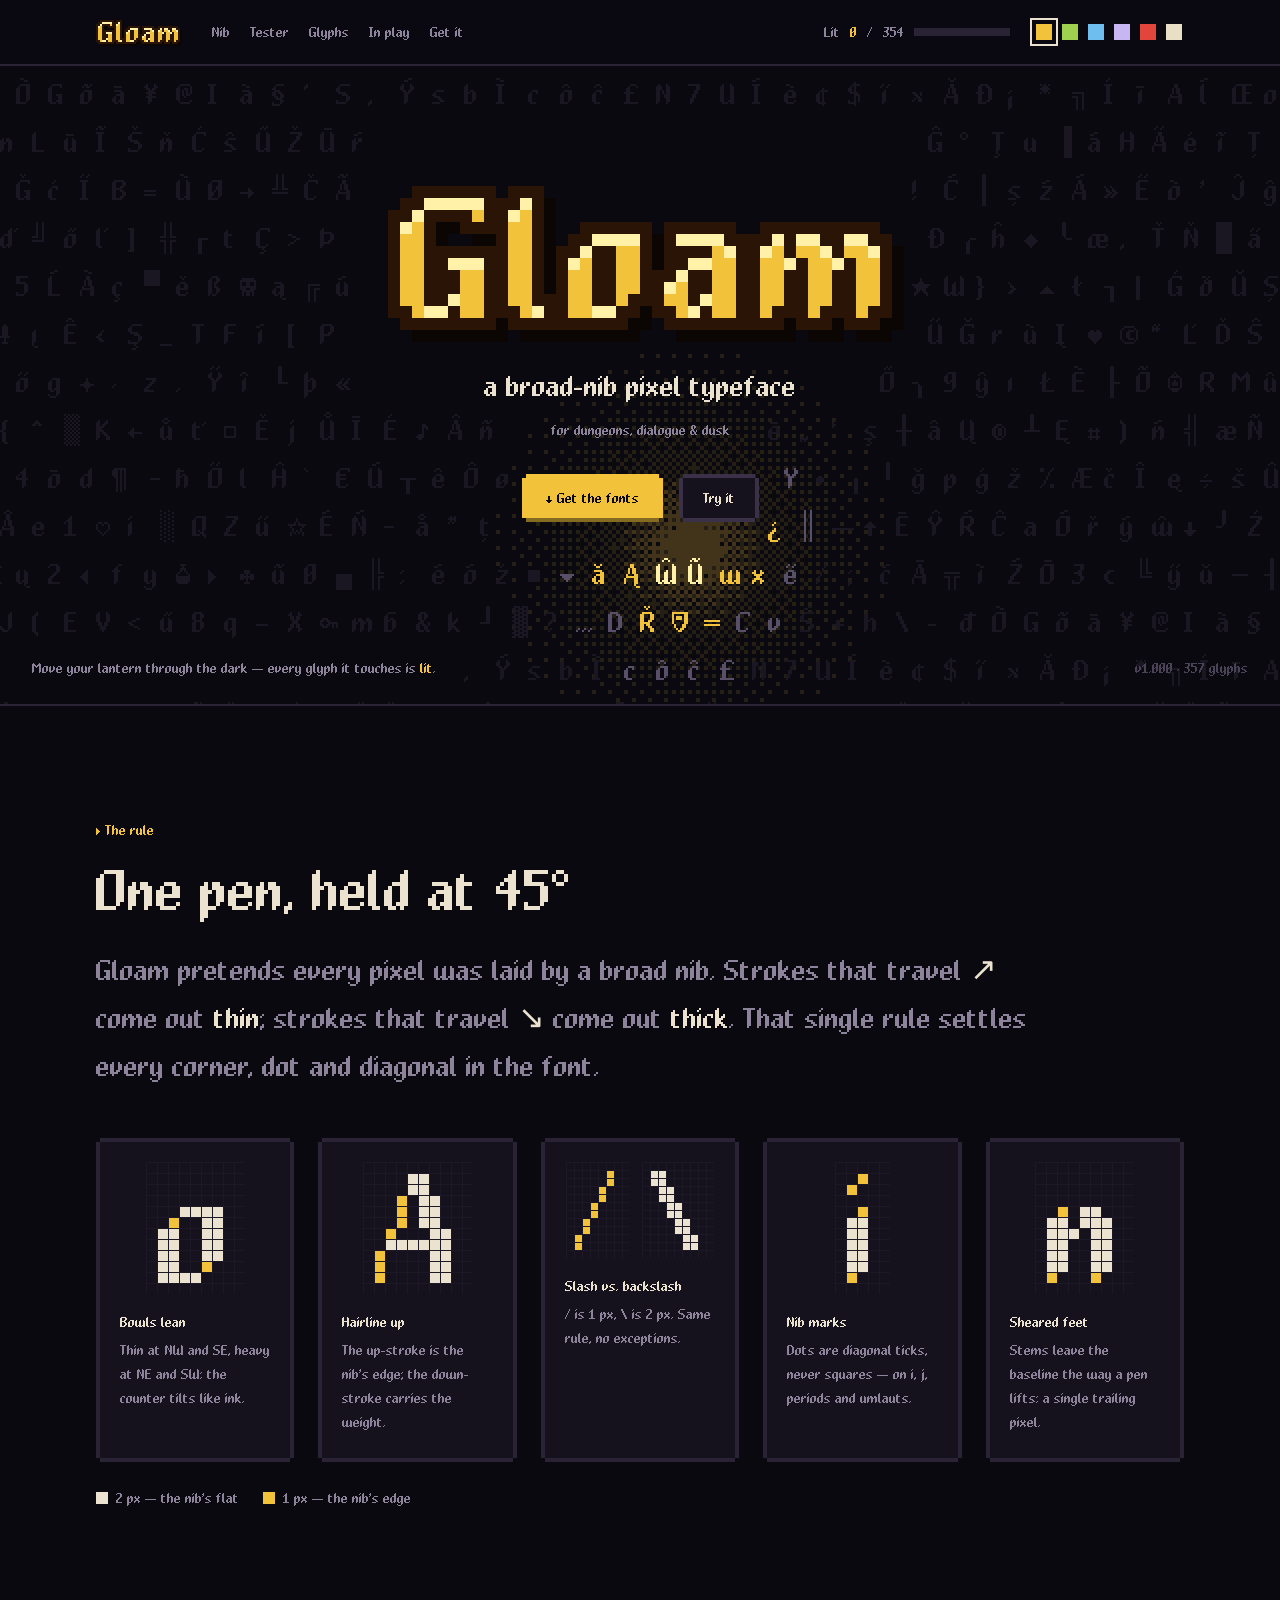
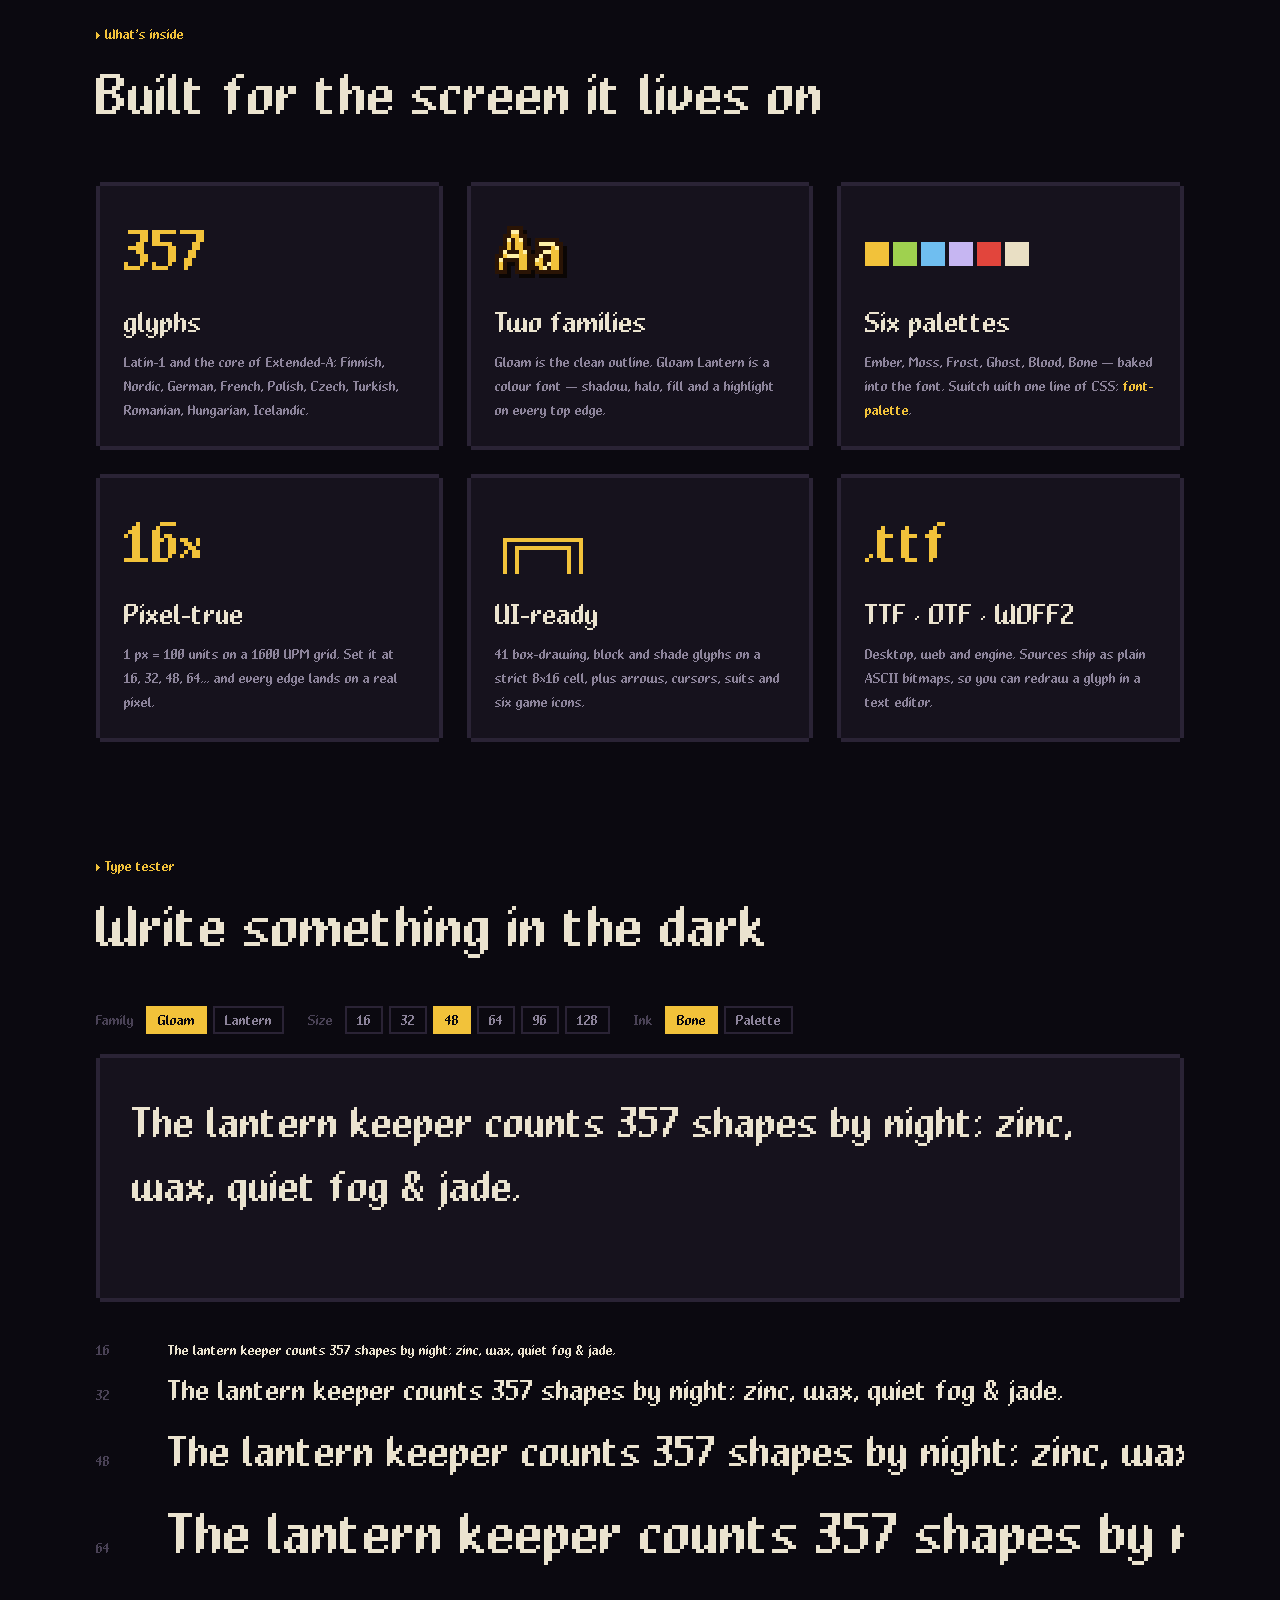
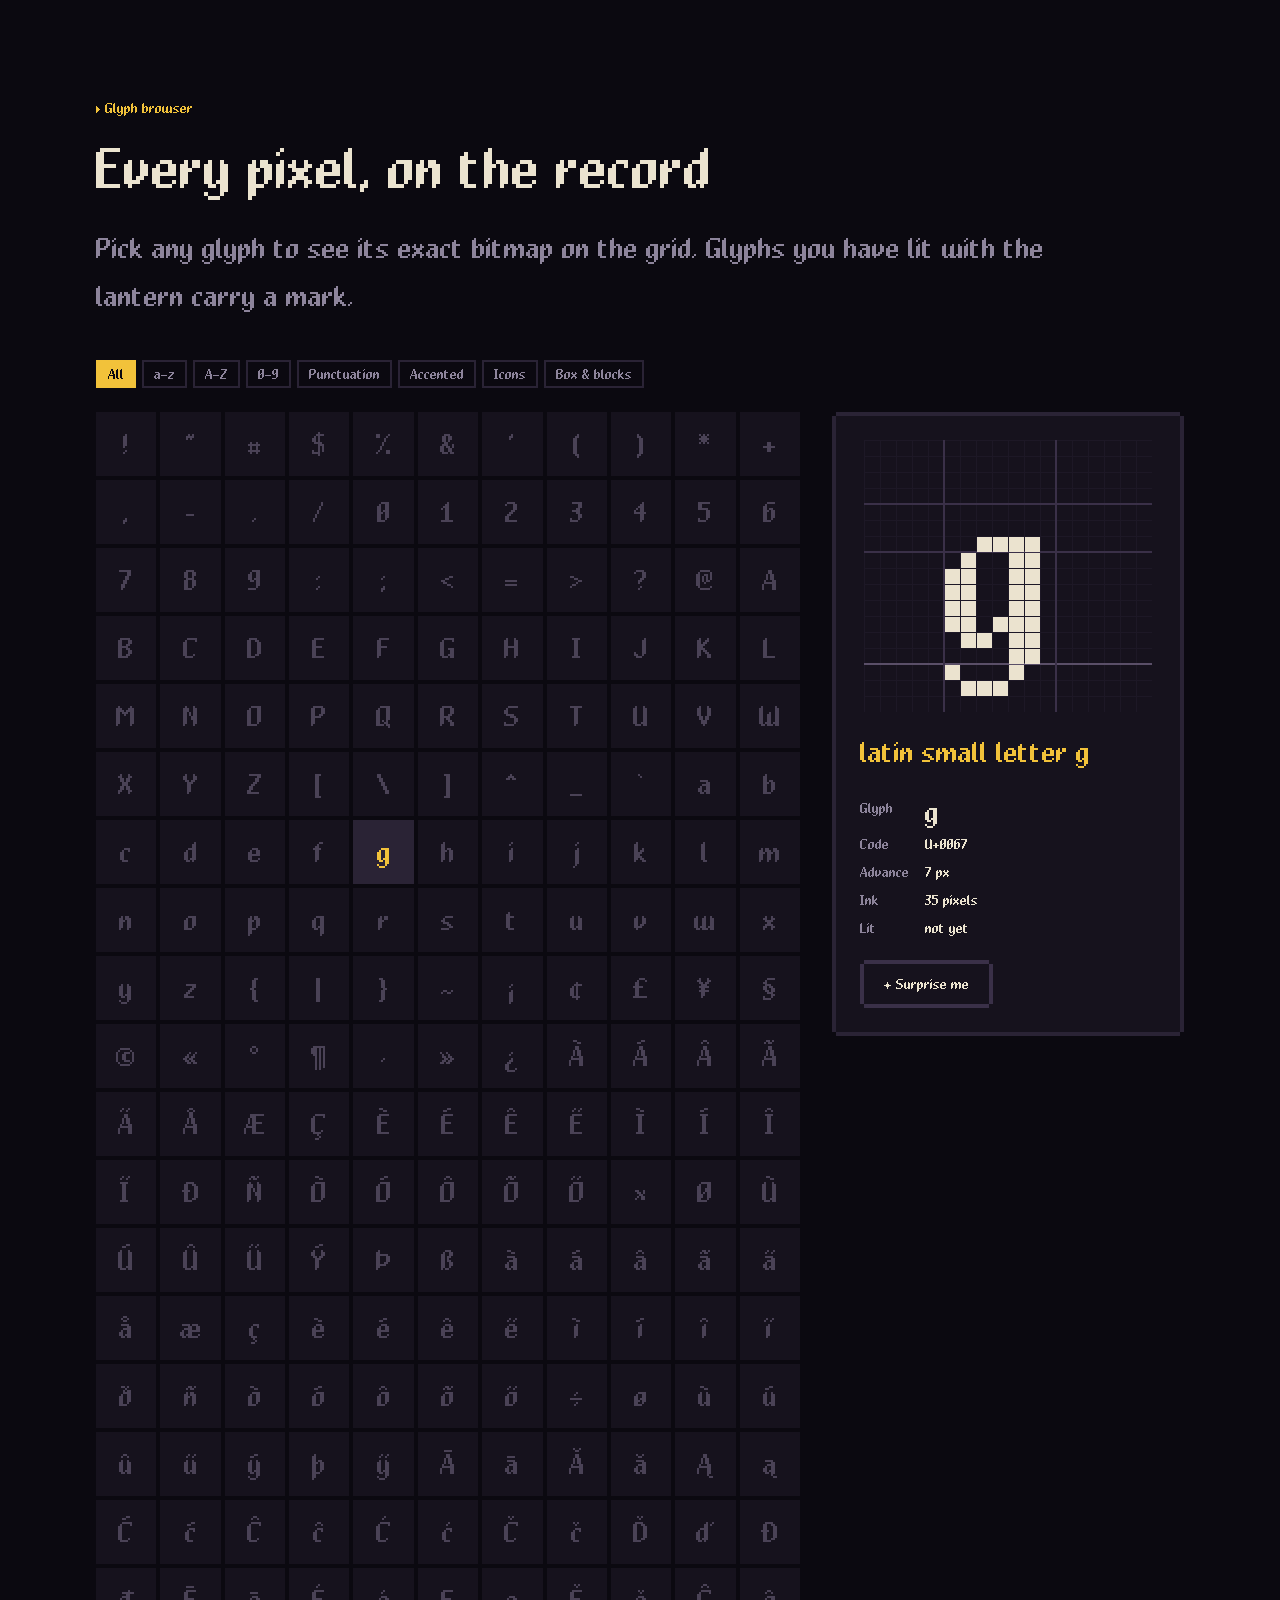
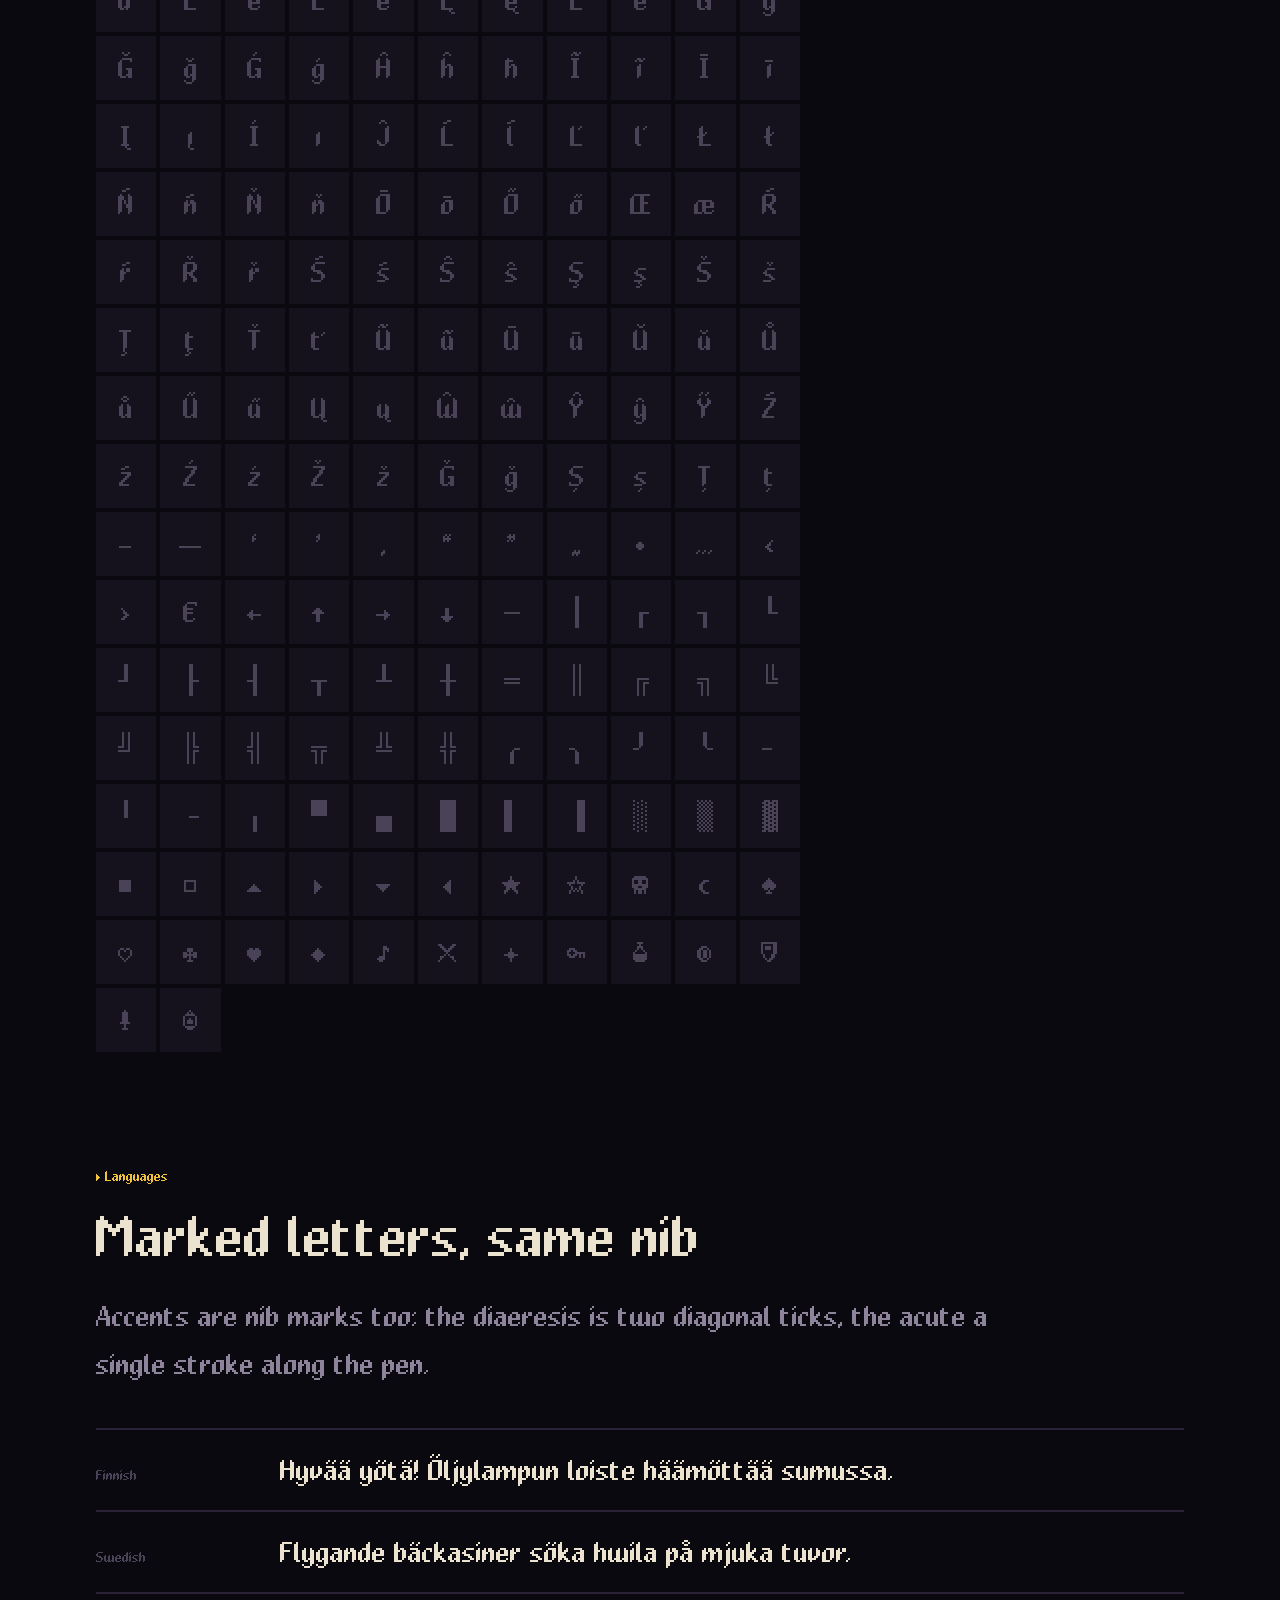
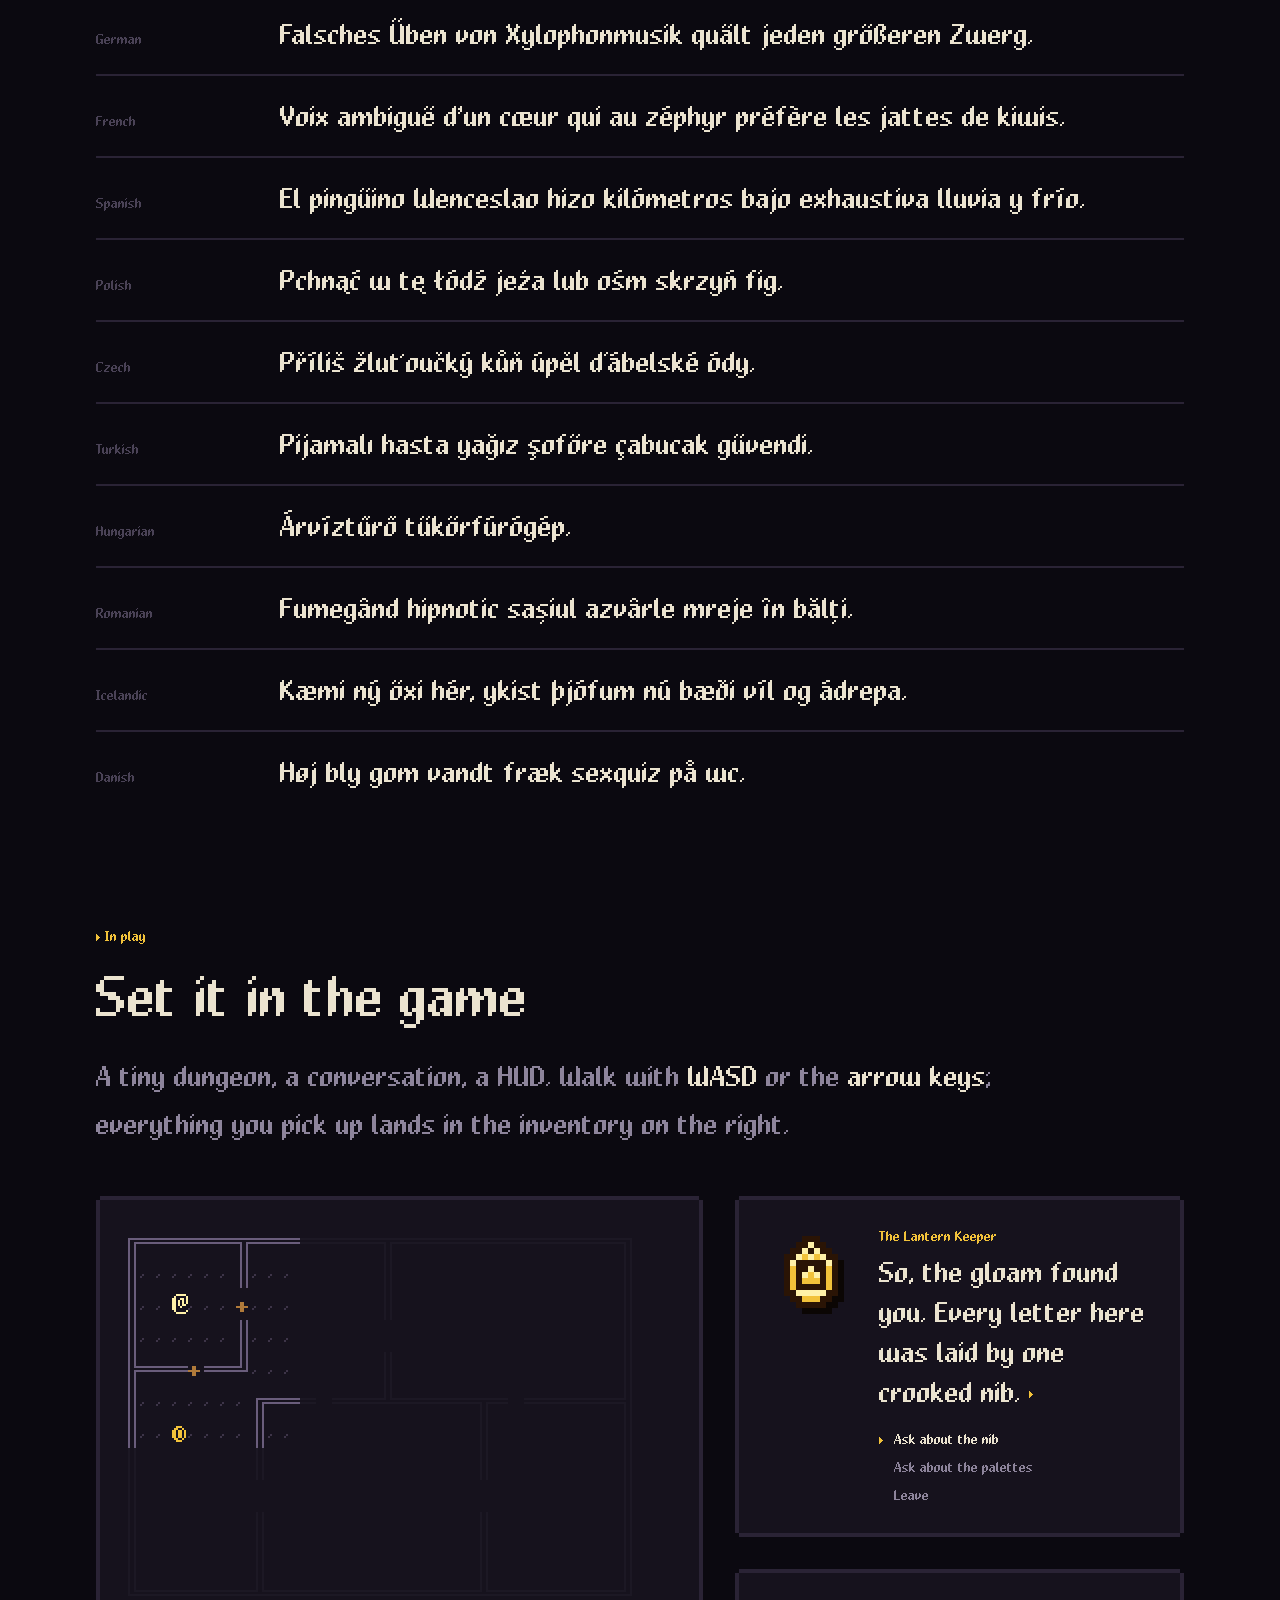
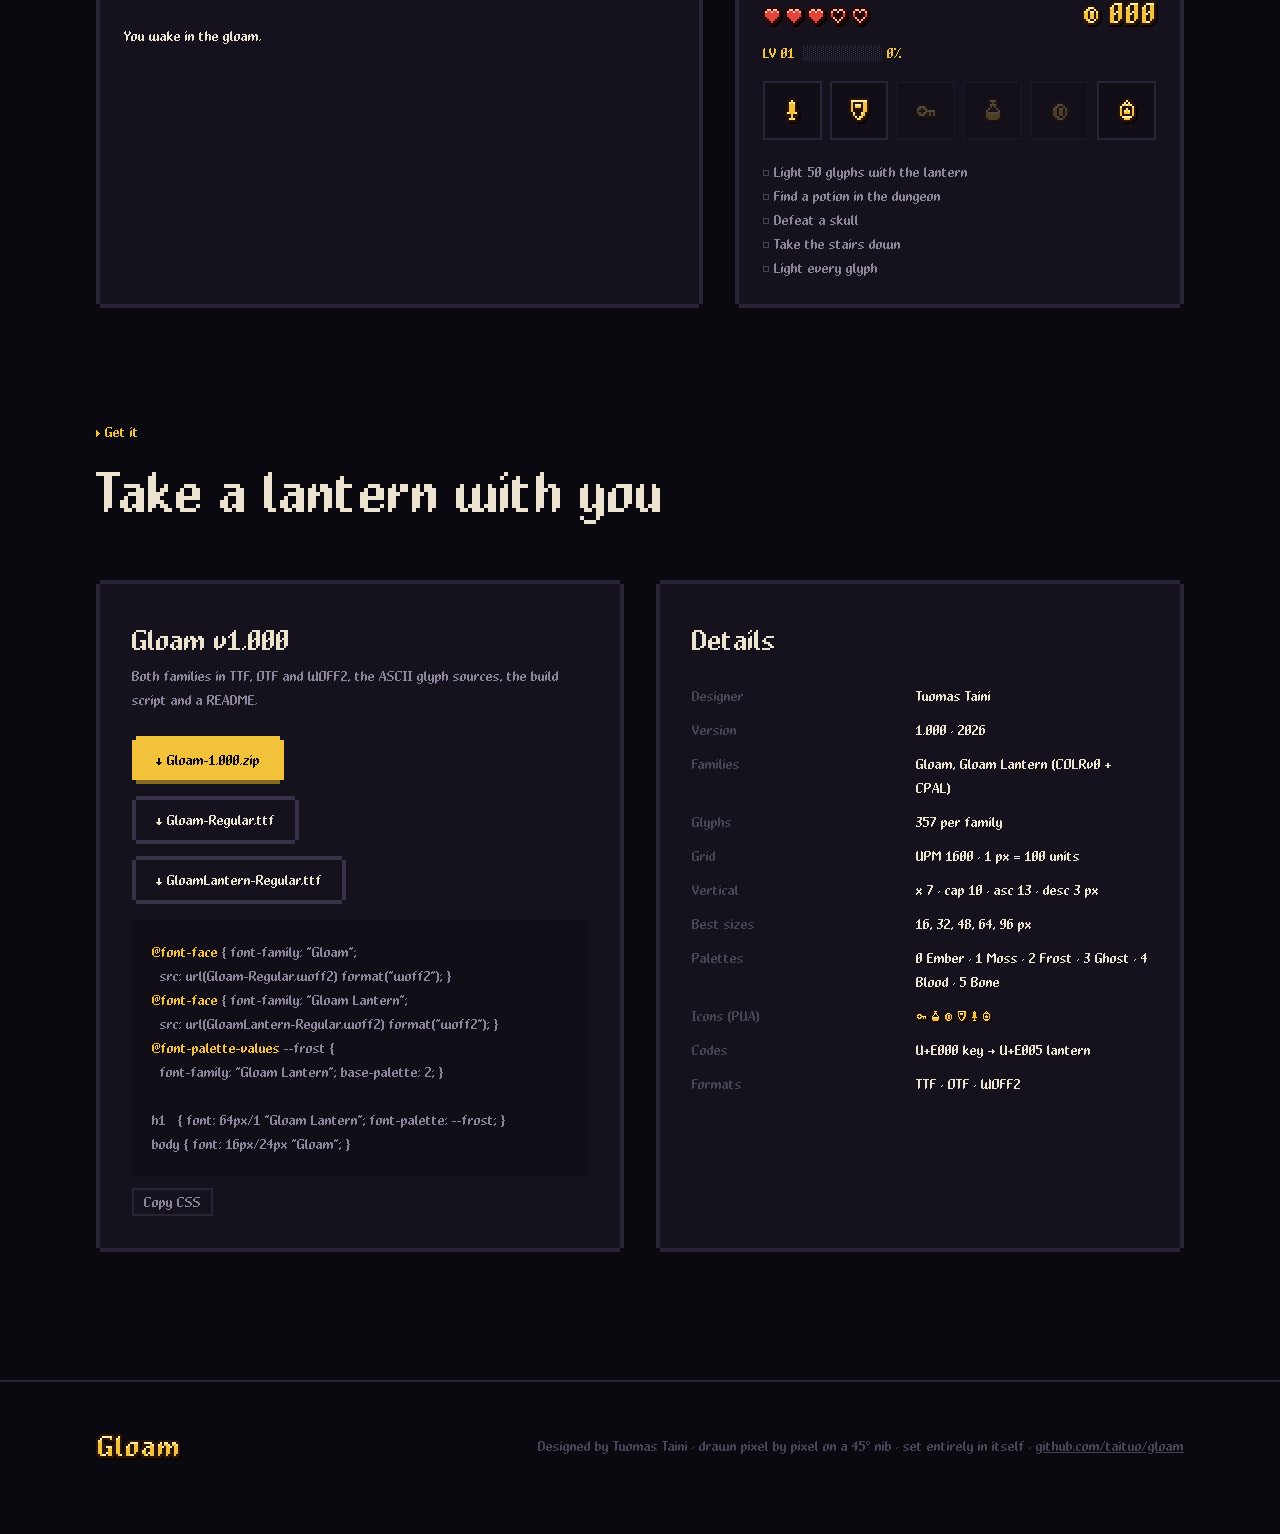
==== docs/index.html @ a3af8529 "Gloam v1.000: broad-nib pixel typeface Two families: Gloam (TTF/OTF/WOFF2) and Gloam Lantern (COLRv0" ====
<!DOCTYPE html>
<html lang="en" data-pal="ember">
<head>
<meta charset="utf-8">
<meta name="viewport" content="width=device-width, initial-scale=1">
<title>Gloam — a broad-nib pixel typeface</title>
<style>
@font-face{font-family:"Gloam";src:url([data-uri]) format("woff2");font-display:block}
@font-face{font-family:"Gloam Lantern";src:url([data-uri]) format("woff2");font-display:block}
@font-palette-values --ember{font-family:"Gloam Lantern";base-palette:0}
@font-palette-values --moss{font-family:"Gloam Lantern";base-palette:1}
@font-palette-values --frost{font-family:"Gloam Lantern";base-palette:2}
@font-palette-values --ghost{font-family:"Gloam Lantern";base-palette:3}
@font-palette-values --blood{font-family:"Gloam Lantern";base-palette:4}
@font-palette-values --bone{font-family:"Gloam Lantern";base-palette:5}

:root{
  --bg:#0b0910;--bg2:#110e17;--panel:#16121d;--line:#2a2335;--line2:#3a3048;
  --ink:#ebe3cf;--dim:#8d849b;--faint:#4a4256;
  --acc:#f2c23a;--hi:#fff1a8;--halo:#2a1405;--sh:#0b0604;
  --u:16px;
}
html[data-pal=ember]{--acc:#f2c23a;--hi:#fff1a8;--halo:#2a1405}
html[data-pal=moss]{--acc:#9fd14f;--hi:#e8ffb4;--halo:#16260c}
html[data-pal=frost]{--acc:#6fbef0;--hi:#e4f7ff;--halo:#0f1d38}
html[data-pal=ghost]{--acc:#c6b6f2;--hi:#ffffff;--halo:#22183a}
html[data-pal=blood]{--acc:#e2453c;--hi:#ffc0a8;--halo:#2e0707}
html[data-pal=bone]{--acc:#e9dfc4;--hi:#ffffff;--halo:#2b251a}
html[data-pal=ember] .lan{font-palette:--ember}
html[data-pal=moss] .lan{font-palette:--moss}
html[data-pal=frost] .lan{font-palette:--frost}
html[data-pal=ghost] .lan{font-palette:--ghost}
html[data-pal=blood] .lan{font-palette:--blood}
html[data-pal=bone] .lan{font-palette:--bone}
.lan.p-blood{font-palette:--blood!important}
.lan.p-ember{font-palette:--ember!important}

*{box-sizing:border-box;margin:0;padding:0}
html{background:var(--bg);color:var(--ink);scroll-behavior:smooth}
body{font:16px/24px "Gloam",monospace;-webkit-font-smoothing:none;-moz-osx-font-smoothing:unset;font-smooth:never;text-rendering:optimizeSpeed;
  background:
   radial-gradient(1200px 600px at 50% -10%, color-mix(in srgb,var(--acc) 7%,transparent), transparent 70%),
   var(--bg);
  min-height:100vh;overflow-x:hidden}
.lan{font-family:"Gloam Lantern","Gloam",monospace}
a{color:inherit}
::selection{background:var(--acc);color:var(--bg)}
button{font:inherit;color:inherit;background:none;border:0;cursor:pointer}
.wrap{max-width:1152px;margin:0 auto;padding:0 32px}
.s16{font-size:16px;line-height:24px}.s32{font-size:32px;line-height:48px}.s48{font-size:48px;line-height:64px}
.s64{font-size:64px;line-height:80px}.s96{font-size:96px;line-height:112px}.s128{font-size:128px;line-height:144px}
.dim{color:var(--dim)}.acc{color:var(--acc)}

/* pixel frame: stepped corners */
.px{position:relative;background:var(--panel);
  box-shadow:0 -4px 0 0 var(--line),0 4px 0 0 var(--line),-4px 0 0 0 var(--line),4px 0 0 0 var(--line);margin:4px}
.px.hot{box-shadow:0 -4px 0 0 var(--acc),0 4px 0 0 var(--acc),-4px 0 0 0 var(--acc),4px 0 0 0 var(--acc)}
.btn{text-decoration:none;display:inline-flex;align-items:center;gap:12px;font-size:16px;line-height:16px;padding:12px 20px;background:var(--acc);color:var(--bg);
  box-shadow:0 -4px 0 0 var(--acc),0 4px 0 0 color-mix(in srgb,var(--acc) 55%,#000),-4px 0 0 0 var(--acc),4px 0 0 0 var(--acc);margin:4px;transition:transform .08s steps(1)}
.btn:hover{transform:translateY(-2px)}.btn:active{transform:translateY(2px)}
.btn.ghost{background:var(--panel);color:var(--ink);box-shadow:0 -4px 0 0 var(--line2),0 4px 0 0 var(--line2),-4px 0 0 0 var(--line2),4px 0 0 0 var(--line2)}
.chip{padding:6px 12px;line-height:16px;color:var(--dim);box-shadow:inset 0 0 0 2px var(--line)}
.chip[aria-pressed=true]{color:var(--bg);background:var(--acc);box-shadow:none}

/* header */
header.bar{position:sticky;top:0;z-index:20;background:color-mix(in srgb,var(--bg) 88%,transparent);backdrop-filter:blur(6px);border-bottom:2px solid var(--line)}
header .in{display:flex;align-items:center;gap:24px;height:64px}
.mark{font-size:32px;line-height:32px;text-decoration:none;display:flex;align-items:center;gap:8px}
nav{display:flex;gap:20px;margin-left:8px}
nav a{text-decoration:none;color:var(--dim)}nav a:hover{color:var(--acc)}
.lit{margin-left:auto;display:flex;align-items:center;gap:10px;color:var(--dim);white-space:nowrap}
.lit b{color:var(--acc);font-weight:normal}
.meter{width:96px;height:8px;background:var(--line);position:relative}
.meter i{position:absolute;inset:0 auto 0 0;background:var(--acc);width:0}
.pals{display:flex;gap:6px}
.pals button{width:20px;height:20px;box-shadow:inset 0 0 0 2px var(--bg)}
.pals button[aria-pressed=true]{outline:2px solid var(--ink);outline-offset:2px}

/* hero */
#hero{position:relative;height:640px;overflow:hidden;border-bottom:2px solid var(--line);cursor:none;touch-action:pan-y}
#hero canvas{position:absolute;inset:0;width:100%;height:100%;image-rendering:pixelated}
.hero-copy{position:absolute;left:0;right:0;top:96px;pointer-events:none;text-align:center}
.hero-copy h1{font-size:192px;line-height:192px;font-weight:normal;letter-spacing:0}
.hero-copy .sub{font-size:32px;line-height:48px;margin-top:8px}
.hero-copy .bl{color:var(--dim);margin-top:8px}
.hero-copy .ctas{margin-top:32px;pointer-events:auto;display:flex;gap:16px;justify-content:center;flex-wrap:wrap}
.hero-hint{position:absolute;left:32px;bottom:24px;color:var(--dim);pointer-events:none}
.hero-hint b{color:var(--acc);font-weight:normal}
.hero-ver{position:absolute;right:32px;bottom:24px;color:var(--faint);pointer-events:none}
.toast{position:absolute;left:50%;bottom:72px;transform:translateX(-50%);padding:12px 20px;background:var(--panel);color:var(--acc);opacity:0;transition:opacity .2s steps(2);pointer-events:none;white-space:nowrap}
.toast.on{opacity:1}

section.blk{padding:112px 0 0}
.kicker{color:var(--acc);margin-bottom:8px}
.kicker::before{content:"\25B6  "}
h2{font-weight:normal;font-size:64px;line-height:80px}
.lede{font-size:32px;line-height:48px;color:var(--dim);max-width:960px;margin-top:16px}
.lede em{font-style:normal;color:var(--ink)}

/* nib */
.nib-grid{display:grid;grid-template-columns:repeat(5,1fr);gap:24px;margin-top:48px}
.nib{padding:20px 20px 24px}
.nib canvas{display:block;margin:0 auto 16px;image-rendering:pixelated}
.nib p{color:var(--dim)}.nib p b{color:var(--ink);font-weight:normal;display:block;margin-bottom:4px}
.legend{display:flex;gap:24px;margin-top:24px;color:var(--dim)}
.legend span::before{content:"";display:inline-block;width:12px;height:12px;margin-right:8px;vertical-align:-1px;background:var(--ink)}
.legend span.t::before{background:var(--acc)}

/* features */
.feat{display:grid;grid-template-columns:repeat(3,1fr);gap:24px;margin-top:48px}
.feat .px{padding:24px;min-height:208px;display:flex;flex-direction:column}
.feat .big{font-size:64px;line-height:80px;color:var(--acc)}
.feat h3{font-weight:normal;font-size:32px;line-height:48px;margin-top:8px}
.feat p{color:var(--dim);margin-top:4px}

/* tester */
.ctrl{display:flex;flex-wrap:wrap;gap:24px;align-items:center;margin-top:40px}
.ctrl .grp{display:flex;gap:6px;align-items:center}
.ctrl .lbl{color:var(--faint);margin-right:6px}
.tester{margin-top:24px;padding:32px;min-height:240px;outline:none;word-break:break-word;overflow-wrap:anywhere}
.tester:focus{box-shadow:0 -4px 0 0 var(--acc),0 4px 0 0 var(--acc),-4px 0 0 0 var(--acc),4px 0 0 0 var(--acc)}
.fall{margin-top:40px;display:flex;flex-direction:column;gap:8px}
.fall div{white-space:nowrap;overflow:hidden;text-overflow:clip;display:flex;gap:24px;align-items:baseline}
.fall small{font-size:16px;color:var(--faint);width:48px;flex:none}

/* glyphs */
.gtabs{display:flex;flex-wrap:wrap;gap:6px;margin-top:40px}
.gwrap{display:grid;grid-template-columns:1fr 352px;gap:32px;margin-top:24px;align-items:start}
.ggrid{display:grid;grid-template-columns:repeat(auto-fill,minmax(56px,1fr));gap:4px}
.ggrid button{height:64px;font-size:32px;line-height:32px;background:var(--panel);color:var(--faint);position:relative}
.ggrid button.found{color:var(--ink)}
.ggrid button.found::after{content:"";position:absolute;right:6px;top:6px;width:4px;height:4px;background:var(--acc)}
.ggrid button:hover,.ggrid button.sel{background:var(--line);color:var(--acc)}
.loupe{position:sticky;top:96px;padding:24px}
.loupe canvas{display:block;margin:0 auto;image-rendering:pixelated}
.loupe .meta{display:grid;grid-template-columns:auto 1fr;gap:4px 16px;margin-top:20px;color:var(--dim)}
.loupe .meta b{color:var(--ink);font-weight:normal}
.loupe .nm{font-size:32px;line-height:48px;margin-top:16px;color:var(--acc);word-break:break-all}

/* languages */
.langs{margin-top:40px;display:grid;gap:0}
.langs div{display:grid;grid-template-columns:160px 1fr;gap:24px;padding:16px 0;border-top:2px solid var(--line);align-items:baseline}
.langs span{color:var(--faint)}
.langs p{font-size:32px;line-height:48px}

/* play */
.play{display:grid;grid-template-columns:minmax(0,1.35fr) minmax(0,1fr);gap:32px;margin-top:48px}
.dungeon{padding:24px;outline:none}
.dungeon:focus-visible{box-shadow:0 -4px 0 0 var(--acc),0 4px 0 0 var(--acc),-4px 0 0 0 var(--acc),4px 0 0 0 var(--acc)}
.map{font-size:32px;line-height:32px;white-space:pre;user-select:none}
.map .r{display:flex;height:32px}
.map .c{width:16px;flex:none;overflow:visible}
.map .wall{color:var(--line2)}.map .wall.seen{color:#6a5d7c}
.map .fl{color:#2a2433}.map .fl.seen{color:#3d3448}
.map .me{color:var(--hi)}.map .gold{color:#f2c23a}.map .red{color:#e2453c}.map .bone{color:#e9dfc4}.map .door{color:#b07a3a}
.map .dark{color:#1c1824!important}.map .fl.dark{color:transparent!important}
.log{margin-top:16px;height:72px;color:var(--dim);overflow:hidden}
.log div:first-child{color:var(--ink)}
.pad{display:none;gap:6px;margin-top:12px}
.pad button{width:48px;height:40px;background:var(--line)}
.right{display:flex;flex-direction:column;gap:32px}
.dlg{padding:24px;display:grid;grid-template-columns:96px 1fr;gap:20px;min-height:280px}
.dlg .face{font-size:96px;line-height:96px;text-align:center}
.dlg .who{color:var(--acc)}
.dlg .say{font-size:32px;line-height:40px;min-height:120px;margin-top:4px}
.dlg .say::after{content:"\25B6";color:var(--acc);margin-left:8px;animation:blink 1s steps(1) infinite;font-size:16px;vertical-align:4px}
.dlg .say.typing::after{content:""}
@keyframes blink{50%{opacity:0}}
.opts{margin-top:12px;display:flex;flex-direction:column}
.opts button{text-align:left;padding:2px 0;color:var(--dim)}
.opts button::before{content:"\25B6";visibility:hidden;color:var(--acc);margin-right:10px}
.opts button.on{color:var(--ink)}.opts button.on::before{visibility:visible}
.hud{padding:24px}
.hud .row{display:flex;justify-content:space-between;align-items:center;gap:12px;flex-wrap:wrap}
.hearts{font-size:32px;line-height:32px;letter-spacing:4px}
.coins{font-size:32px;line-height:32px}
.xp{font-size:16px;line-height:16px;margin-top:16px;color:var(--acc)}
.xp span{color:var(--line2)}
.inv{display:grid;grid-template-columns:repeat(6,1fr);gap:8px;margin-top:20px}
.inv div{aspect-ratio:1;background:var(--bg2);box-shadow:inset 0 0 0 2px var(--line);display:flex;align-items:center;justify-content:center;font-size:32px;line-height:32px;position:relative}
.inv div small{position:absolute;right:4px;bottom:2px;font-size:16px;line-height:16px;color:var(--ink)}
.quests{margin-top:20px}
.quests div{color:var(--dim)}.quests div.done{color:var(--ink)}
.quests div::before{content:"\25A1  ";color:var(--faint)}.quests div.done::before{content:"\25A0  ";color:var(--acc)}

/* download */
.get{display:grid;grid-template-columns:1fr 1fr;gap:32px;margin-top:48px}
.get .px{padding:32px}
.dl{display:flex;flex-direction:column;gap:12px;align-items:flex-start;margin-top:24px}
.code{margin-top:16px;background:var(--bg2);padding:20px;white-space:pre;overflow:auto;color:var(--dim);font-size:16px;line-height:24px}
.code b{color:var(--acc);font-weight:normal}
.spec{display:grid;grid-template-columns:200px 1fr;gap:10px 24px;margin-top:20px}
.spec span{color:var(--faint)}
.note{color:var(--faint);margin-top:12px}
footer{margin-top:128px;border-top:2px solid var(--line);padding:40px 0 64px;color:var(--faint)}
footer .in{display:flex;justify-content:space-between;gap:24px;flex-wrap:wrap;align-items:center}

@media (max-width:1000px){
  nav{display:none}
  .nib-grid{grid-template-columns:repeat(3,1fr)}
  .feat{grid-template-columns:1fr 1fr}
  .play,.get{grid-template-columns:1fr}
  .gwrap{grid-template-columns:1fr}
  .loupe{position:static;order:-1}
}
@media (max-width:640px){
  .wrap{padding:0 16px}
  .meter,.lit .lbl{display:none}
  #hero{height:520px}
  .hero-copy{top:72px}
  .hero-copy h1{font-size:96px;line-height:112px}
  .hero-copy .sub{font-size:16px;line-height:24px}
  h2{font-size:48px;line-height:64px}
  .lede{font-size:16px;line-height:24px}
  .nib-grid{grid-template-columns:1fr 1fr}
  .feat{grid-template-columns:1fr}
  .langs div{grid-template-columns:1fr;gap:0}
  .langs p{font-size:16px;line-height:24px}
  .map{font-size:16px;line-height:16px}.map .r{height:16px}.map .c{width:8px}
  .pad{display:flex}
  .dlg{grid-template-columns:1fr}.dlg .face{text-align:left;font-size:64px;line-height:64px}
  .hero-hint{left:16px}.hero-ver{display:none}
}
</style>
</head>
<body>
<header class="bar"><div class="wrap in">
  <a class="mark lan" href="#hero">Gloam</a>
  <nav><a href="#nib">Nib</a><a href="#tester">Tester</a><a href="#glyphs">Glyphs</a><a href="#play">In play</a><a href="#get">Get it</a></nav>
  <div class="lit" title="Glyphs you have found with the lantern"><span class="lbl">Lit</span> <b id="litN">0</b>/<span id="litT">0</span><div class="meter"><i id="litBar"></i></div></div>
  <div class="pals" role="group" aria-label="Lantern palette" id="pals"></div>
</div></header>

<section id="hero">
  <canvas id="hc"></canvas>
  <div class="hero-copy">
    <h1 class="lan">Gloam</h1>
    <div class="sub">a broad-nib pixel typeface</div>
    <div class="bl">for dungeons, dialogue &amp; dusk</div>
    <div class="ctas"><a class="btn" href="#get">&#x2193; Get the fonts</a><a class="btn ghost" href="#tester">Try it</a></div>
  </div>
  <div class="hero-hint">Move your lantern through the dark &mdash; every glyph it touches is <b>lit</b>.</div>
  <div class="hero-ver">v1.000 &middot; 357 glyphs</div>
  <div class="toast px" id="toast"></div>
</section>

<main class="wrap">

<section class="blk" id="nib">
  <div class="kicker">The rule</div>
  <h2>One pen, held at 45&deg;</h2>
  <p class="lede">Gloam pretends every pixel was laid by a broad nib. Strokes that travel <em>&#x2197;</em> come out <em>thin</em>; strokes that travel <em>&#x2198;</em> come out <em>thick</em>. That single rule settles every corner, dot and diagonal in the font.</p>
  <div class="nib-grid" id="nibs"></div>
  <div class="legend"><span>2 px &mdash; the nib&rsquo;s flat</span><span class="t">1 px &mdash; the nib&rsquo;s edge</span></div>
</section>

<section class="blk" id="feat">
  <div class="kicker">What&rsquo;s inside</div>
  <h2>Built for the screen it lives on</h2>
  <div class="feat">
    <div class="px"><div class="big">357</div><h3>glyphs</h3><p>Latin-1 and the core of Extended-A: Finnish, Nordic, German, French, Polish, Czech, Turkish, Romanian, Hungarian, Icelandic.</p></div>
    <div class="px"><div class="big lan">Aa</div><h3>Two families</h3><p>Gloam is the clean outline. Gloam Lantern is a colour font &mdash; shadow, halo, fill and a highlight on every top edge.</p></div>
    <div class="px"><div class="big" id="palDots"></div><h3>Six palettes</h3><p>Ember, Moss, Frost, Ghost, Blood, Bone &mdash; baked into the font. Switch with one line of CSS: <span class="acc">font-palette</span>.</p></div>
    <div class="px"><div class="big">16&times;</div><h3>Pixel-true</h3><p>1 px = 100 units on a 1600 UPM grid. Set it at 16, 32, 48, 64&hellip; and every edge lands on a real pixel.</p></div>
    <div class="px"><div class="big">&#x2554;&#x2550;&#x2557;</div><h3>UI-ready</h3><p>41 box-drawing, block and shade glyphs on a strict 8&times;16 cell, plus arrows, cursors, suits and six game icons.</p></div>
    <div class="px"><div class="big">.ttf</div><h3>TTF &middot; OTF &middot; WOFF2</h3><p>Desktop, web and engine. Sources ship as plain ASCII bitmaps, so you can redraw a glyph in a text editor.</p></div>
  </div>
</section>

<section class="blk" id="tester">
  <div class="kicker">Type tester</div>
  <h2>Write something in the dark</h2>
  <div class="ctrl">
    <div class="grp"><span class="lbl">Family</span><button class="chip" data-fam="Gloam" aria-pressed="true">Gloam</button><button class="chip" data-fam="lan" aria-pressed="false">Lantern</button></div>
    <div class="grp" id="sizes"><span class="lbl">Size</span></div>
    <div class="grp"><span class="lbl">Ink</span><button class="chip" data-ink="ink" aria-pressed="true">Bone</button><button class="chip" data-ink="acc" aria-pressed="false">Palette</button></div>
  </div>
  <div class="tester px s48" id="tt" contenteditable="true" spellcheck="false">The lantern keeper counts 357 shapes by night: zinc, wax, quiet fog &amp; jade.</div>
  <div class="fall" id="fall"></div>
</section>

<section class="blk" id="glyphs">
  <div class="kicker">Glyph browser</div>
  <h2>Every pixel, on the record</h2>
  <p class="lede">Pick any glyph to see its exact bitmap on the grid. Glyphs you have lit with the lantern carry a mark.</p>
  <div class="gtabs" id="gtabs"></div>
  <div class="gwrap">
    <div class="ggrid" id="ggrid"></div>
    <div class="loupe px">
      <canvas id="lc"></canvas>
      <div class="nm" id="lname"></div>
      <div class="meta" id="lmeta"></div>
      <div style="margin-top:20px"><button class="btn ghost" id="rnd">&#x2726; Surprise me</button></div>
    </div>
  </div>
</section>

<section class="blk" id="langs">
  <div class="kicker">Languages</div>
  <h2>Marked letters, same nib</h2>
  <p class="lede">Accents are nib marks too: the diaeresis is two diagonal ticks, the acute a single stroke along the pen.</p>
  <div class="langs" id="langlist"></div>
</section>

<section class="blk" id="play">
  <div class="kicker">In play</div>
  <h2>Set it in the game</h2>
  <p class="lede">A tiny dungeon, a conversation, a HUD. Walk with <em>WASD</em> or the <em>arrow keys</em>; everything you pick up lands in the inventory on the right.</p>
  <div class="play">
    <div class="dungeon px" id="dun" tabindex="0" aria-label="Dungeon demo. Click, then use arrow keys or WASD.">
      <div class="map" id="map"></div>
      <div class="log" id="log"></div>
      <div class="pad"><button data-d="-1,0">&#x2190;</button><button data-d="0,-1">&#x2191;</button><button data-d="0,1">&#x2193;</button><button data-d="1,0">&#x2192;</button></div>
    </div>
    <div class="right">
      <div class="dlg px">
        <div class="face lan">&#xE005;</div>
        <div><div class="who">The Lantern Keeper</div><div class="say" id="say"></div><div class="opts" id="opts"></div></div>
      </div>
      <div class="hud px">
        <div class="row"><div class="hearts lan p-blood" id="hearts"></div><div class="coins lan p-ember" id="coins"></div></div>
        <div class="xp" id="xp"></div>
        <div class="inv" id="inv"></div>
        <div class="quests" id="quests"></div>
      </div>
    </div>
  </div>
</section>

<section class="blk" id="get">
  <div class="kicker">Get it</div>
  <h2>Take a lantern with you</h2>
  <div class="get">
    <div class="px">
      <div class="s32">Gloam v1.000</div>
      <p class="dim">Both families in TTF, OTF and WOFF2, the ASCII glyph sources, the build script and a README.</p>
      <div class="dl" id="dl">
        <button class="btn" data-file="zip">&#x2193; Gloam-1.000.zip</button>
        <button class="btn ghost" data-file="reg">&#x2193; Gloam-Regular.ttf</button>
        <button class="btn ghost" data-file="lan">&#x2193; GloamLantern-Regular.ttf</button>
      </div>
      <p class="note" id="dlnote"></p>
      <div class="code" id="css"><b>@font-face</b> { font-family: "Gloam";
  src: url(Gloam-Regular.woff2) format("woff2"); }
<b>@font-face</b> { font-family: "Gloam Lantern";
  src: url(GloamLantern-Regular.woff2) format("woff2"); }
<b>@font-palette-values</b> --frost {
  font-family: "Gloam Lantern"; base-palette: 2; }

h1   { font: 64px/1 "Gloam Lantern"; font-palette: --frost; }
body { font: 16px/24px "Gloam"; }</div>
      <div style="margin-top:12px"><button class="chip" id="copy">Copy CSS</button></div>
    </div>
    <div class="px">
      <div class="s32">Details</div>
      <div class="spec">
        <span>Designer</span><div>Tuomas Taini</div>
        <span>Version</span><div>1.000 &middot; 2026</div>
        <span>Families</span><div>Gloam, Gloam Lantern (COLRv0 + CPAL)</div>
        <span>Glyphs</span><div>357 per family</div>
        <span>Grid</span><div>UPM 1600 &middot; 1 px = 100 units</div>
        <span>Vertical</span><div>x 7 &middot; cap 10 &middot; asc 13 &middot; desc 3 px</div>
        <span>Best sizes</span><div>16, 32, 48, 64, 96 px</div>
        <span>Palettes</span><div>0 Ember &middot; 1 Moss &middot; 2 Frost &middot; 3 Ghost &middot; 4 Blood &middot; 5 Bone</div>
        <span>Icons (PUA)</span><div class="lan">&#xE000; &#xE001; &#xE002; &#xE003; &#xE004; &#xE005;</div>
        <span>Codes</span><div>U+E000 key &rarr; U+E005 lantern</div>
        <span>Formats</span><div>TTF &middot; OTF &middot; WOFF2</div>
      </div>
    </div>
  </div>
</section>
</main>

<footer><div class="wrap in"><span class="lan s32">Gloam</span><span>Designed by Tuomas Taini &middot; drawn pixel by pixel on a 45&deg; nib &middot; set entirely in itself &middot; <a href="https://github.com/taituo/gloam">github.com/taituo/gloam</a></span></div></footer>

<script id="gdata" type="application/json">[[" ","space",4,0,0,[],"punct"],["!","exclamation mark",3,0,9,["01","11","11","11","11","11","10","00","01","10"],"punct"],["\"","quotation mark",5,0,9,["0101","1111","1010"],"punct"],["#","number sign",7,0,5,["010010","111111","010010","010010","111111","010010"],"punct"],["$","dollar sign",7,0,10,["000100","001111","010100","110100","110100","011110","000111","000101","000101","100101","111100","000100"],"punct"],["%","percent sign",8,0,9,["1100001","1100010","0000100","0000100","0001000","0001000","0010000","0010000","0100011","1000011"],"punct"],["&","ampersand",8,0,9,["0011100","0110110","0110110","0110100","0011000","0111001","1101101","1100110","1100110","0111011"],"punct"],["'","apostrophe",3,0,9,["01","11","10"],"punct"],["(","left parenthesis",4,0,9,["001","011","110","110","110","110","110","110","110","110","011","001"],"punct"],[")","right parenthesis",4,0,9,["100","110","011","011","011","011","011","011","011","011","110","100"],"punct"],["*","asterisk",6,0,9,["10101","01110","11111","01110","10101"],"punct"],["+","plus sign",7,0,5,["001100","001100","111111","001100","001100"],"punct"],[",","comma",3,0,1,["01","11","10"],"punct"],["-","hyphen-minus",5,0,3,["1111"],"punct"],[".","full stop",3,0,1,["01","10"],"punct"],["/","solidus",6,0,9,["00001","00001","00010","00010","00100","00100","01000","01000","10000","10000"],"punct"],["0","digit zero",7,0,9,["001111","010011","110011","110011","110111","111011","110011","110011","110010","111100"],"fig"],["1","digit one",7,0,9,["000100","001100","011100","101100","001100","001100","001100","001100","001100","111111"],"fig"],["2","digit two",7,0,9,["011110","100011","000011","000011","000110","001100","011000","110000","110000","111111"],"fig"],["3","digit three",7,0,9,["011111","000011","000011","000110","011110","000110","000011","000011","100010","111100"],"fig"],["4","digit four",7,0,9,["000010","000110","001110","010110","100110","111111","000110","000110","000110","000100"],"fig"],["5","digit five",7,0,9,["111111","110000","110000","111110","000011","000011","000011","000011","100010","111100"],"fig"],["6","digit six",7,0,9,["001111","010000","110000","110110","111011","110011","110011","110011","110010","111100"],"fig"],["7","digit seven",7,0,9,["111111","000011","000011","000110","000110","001100","001100","011000","011000","010000"],"fig"],["8","digit eight",7,0,9,["011110","110011","110011","110010","011110","110011","110011","110011","110010","111100"],"fig"],["9","digit nine",7,0,9,["001111","010011","110011","110011","110111","011011","000011","000011","000010","111100"],"fig"],[":","colon",3,0,6,["01","10","00","00","00","01","10"],"punct"],[";","semicolon",3,0,6,["01","10","00","00","00","01","11","10"],"punct"],["<","less-than sign",7,0,6,["000011","001100","110000","011000","000110","000001"],"punct"],["=","equals sign",7,0,4,["111111","000000","111111"],"punct"],[">","greater-than sign",7,0,6,["110000","001100","000011","000100","011000","100000"],"punct"],["?","question mark",7,0,9,["011110","100011","000011","000011","000110","001100","001000","000000","000100","001000"],"punct"],["@","commercial at",9,0,9,["00111110","01000001","11001101","11010101","11010101","11010110","11001000","11000000","01000001","00111110"],"punct"],["A","latin capital letter a",8,0,9,["0001100","0001100","0010110","0010110","0010110","0100011","0111111","1000011","1000011","1000011"],"upper"],["B","latin capital letter b",8,0,9,["0111110","1100011","1100011","1100110","1111100","1100110","1100011","1100011","1100110","1111100"],"upper"],["C","latin capital letter c",8,0,9,["0011111","0100001","1100000","1100000","1100000","1100000","1100000","1100000","1100010","0111100"],"upper"],["D","latin capital letter d",8,0,9,["0111100","1100110","1100011","1100011","1100011","1100011","1100011","1100011","1100110","1111000"],"upper"],["E","latin capital letter e",7,0,9,["011111","110000","110000","110000","111110","110000","110000","110000","110000","111111"],"upper"],["F","latin capital letter f",7,0,9,["011111","110000","110000","110000","111110","110000","110000","110000","110000","100000"],"upper"],["G","latin capital letter g",8,0,9,["0011111","0100001","1100000","1100000","1100000","1100111","1100011","1100011","1100111","0111011"],"upper"],["H","latin capital letter h",8,0,9,["0100010","1100011","1100011","1100011","1111111","1100011","1100011","1100011","1100011","1000010"],"upper"],["I","latin capital letter i",5,0,9,["1111","0110","0110","0110","0110","0110","0110","0110","0110","1111"],"upper"],["J","latin capital letter j",7,0,9,["000001","000011","000011","000011","000011","000011","000011","100011","110010","011100"],"upper"],["K","latin capital letter k",8,0,9,["0100010","1100110","1101100","1111000","1110000","1111000","1101100","1100110","1100011","1000011"],"upper"],["L","latin capital letter l",7,0,9,["010000","110000","110000","110000","110000","110000","110000","110000","110000","111111"],"upper"],["M","latin capital letter m",10,0,9,["010000010","111000111","111101111","110111011","110010011","110000011","110000011","110000011","110000011","100000010"],"upper"],["N","latin capital letter n",8,0,9,["0100010","1110011","1110011","1101011","1101011","1100111","1100111","1100011","1100011","1000010"],"upper"],["O","latin capital letter o",8,0,9,["0011111","0100011","1100011","1100011","1100011","1100011","1100011","1100011","1100010","1111100"],"upper"],["P","latin capital letter p",8,0,9,["0111110","1100011","1100011","1100011","1100110","1111100","1100000","1100000","1100000","1000000"],"upper"],["Q","latin capital letter q",8,0,9,["0011111","0100011","1100011","1100011","1100011","1100011","1100011","1101010","1100110","1111011","0000001"],"upper"],["R","latin capital letter r",8,0,9,["0111110","1100011","1100011","1100011","1100110","1111100","1101100","1100110","1100011","1000011"],"upper"],["S","latin capital letter s",8,0,9,["0011111","0100000","1100000","1100000","0111100","0001110","0000011","0000011","1000010","1111100"],"upper"],["T","latin capital letter t",7,0,9,["111111","001100","001100","001100","001100","001100","001100","001100","001100","001000"],"upper"],["U","latin capital letter u",8,0,9,["0100010","1100011","1100011","1100011","1100011","1100011","1100011","1100011","1100111","0111011"],"upper"],["V","latin capital letter v",8,0,9,["0100010","1100011","1100011","1100011","1100011","0110110","0110110","0011100","0011100","0001000"],"upper"],["W","latin capital letter w",11,0,9,["0100000010","1100000011","1100000011","1100010011","1100110011","1100110011","1100110011","1100110011","1101110111","0110111011"],"upper"],["X","latin capital letter x",8,0,9,["0100010","1100011","0110110","0110110","0011100","0011100","0110110","0110110","1100011","1000010"],"upper"],["Y","latin capital letter y",8,0,9,["0100010","1100011","1100011","0110110","0011100","0011000","0011000","0011000","0011000","0010000"],"upper"],["Z","latin capital letter z",8,0,9,["0111111","0000011","0000110","0000110","0001100","0011000","0110000","0110000","1100000","1111110"],"upper"],["[","left square bracket",4,0,9,["111","110","110","110","110","110","110","110","110","110","110","111"],"punct"],["\\","reverse solidus",7,0,9,["110000","110000","011000","011000","001100","001100","000110","000110","000011","000011"],"punct"],["]","right square bracket",4,0,9,["111","011","011","011","011","011","011","011","011","011","011","111"],"punct"],["^","circumflex accent",6,0,9,["00100","01110","11011"],"punct"],["_","low line",7,0,-1,["111111"],"punct"],["`","grave accent",3,0,9,["10","01"],"punct"],["a","latin small letter a",7,0,6,["011110","000011","001111","010011","110011","110111","011011"],"lower"],["b","latin small letter b",7,0,9,["010000","110000","110000","110110","111011","110011","110011","110011","110010","111100"],"lower"],["c","latin small letter c",6,0,6,["00111","01001","11000","11000","11000","11000","01110"],"lower"],["d","latin small letter d",7,0,9,["000001","000011","000011","001111","010011","110011","110011","110011","110111","011010"],"lower"],["e","latin small letter e",7,0,6,["001110","010011","110011","111111","110000","110001","011110"],"lower"],["f","latin small letter f",6,0,9,["00011","00100","01100","11110","01100","01100","01100","01100","01100","01000"],"lower"],["g","latin small letter g",7,0,6,["001111","010011","110011","110011","110011","110111","011011","000011","100010","011100"],"lower"],["h","latin small letter h",7,0,9,["010000","110000","110000","110110","111011","110011","110011","110011","110011","100010"],"lower"],["i","latin small letter i",3,0,9,["01","10","00","01","11","11","11","11","11","10"],"lower"],["j","latin small letter j",4,0,9,["001","010","000","001","011","011","011","011","011","011","011","010","100"],"lower"],["k","latin small letter k",7,0,9,["010000","110000","110000","110010","110110","111100","111000","111100","110110","100011"],"lower"],["l","latin small letter l",4,0,9,["010","110","110","110","110","110","110","110","110","011"],"lower"],["m","latin small letter m",11,0,6,["0101100110","1101110111","1110111011","1100110011","1100110011","1100110011","1000100010"],"lower"],["n","latin small letter n",7,0,6,["010110","110111","111011","110011","110011","110011","100010"],"lower"],["o","latin small letter o",7,0,6,["001111","010011","110011","110011","110011","110010","111100"],"lower"],["p","latin small letter p",7,0,6,["010110","110111","111011","110011","110011","110010","111100","110000","110000","100000"],"lower"],["q","latin small letter q",7,0,6,["001111","010011","110011","110011","110011","110111","011011","000011","000011","000010"],"lower"],["r","latin small letter r",6,0,6,["01011","11011","11100","11000","11000","11000","10000"],"lower"],["s","latin small letter s",7,0,6,["001111","010000","110000","011100","000110","000011","111100"],"lower"],["t","latin small letter t",6,0,8,["0100","1100","1111","1100","1100","1100","1100","1100","0111"],"lower"],["u","latin small letter u",7,0,6,["010010","110011","110011","110011","110011","110111","011011"],"lower"],["v","latin small letter v",7,0,6,["010010","110011","110011","110011","110110","111100","010000"],"lower"],["w","latin small letter w",11,0,6,["0100010010","1100110011","1100110011","1100110011","1100110011","1101110111","0110111011"],"lower"],["x","latin small letter x",7,0,6,["010010","110011","011110","001100","011110","110011","100010"],"lower"],["y","latin small letter y",7,0,6,["010010","110011","110011","110011","110011","110111","011011","000011","100010","011100"],"lower"],["z","latin small letter z",7,0,6,["011111","000011","000110","001100","011000","110000","111110"],"lower"],["{","left curly bracket",5,0,9,["0011","0110","0110","0110","0110","1100","0110","0110","0110","0110","0110","0011"],"punct"],["|","vertical line",3,0,9,["11","11","11","11","11","11","11","11","11","11","11","11"],"punct"],["}","right curly bracket",5,0,9,["1100","0110","0110","0110","0110","0011","0110","0110","0110","0110","0110","1100"],"punct"],["~","tilde",7,0,3,["011001","100110"],"punct"],[" ","no-break space",4,0,0,[],"punct"],["¡","inverted exclamation mark",3,0,6,["01","10","00","01","11","11","11","11","11","10"],"punct"],["¢","cent sign",7,0,7,["000100","001111","010100","110100","110100","110100","110100","011110","000100"],"punct"],["£","pound sign",8,0,9,["0001110","0010001","0110000","0110000","1111100","0110000","0110000","0110000","0110000","1111111"],"punct"],["¥","yen sign",8,0,9,["0100010","1100011","0110110","0011100","0111110","0011000","0111110","0011000","0011000","0010000"],"punct"],["§","section sign",7,0,9,["001111","010000","110000","011100","110110","110011","011011","001110","000011","100010","111100"],"punct"],["©","copyright sign",10,0,8,["001111100","010000010","100011101","100110001","100110001","100110001","100011101","010000010","001111100"],"punct"],["«","left-pointing double angle quotation mark",8,0,6,["0001001","0010010","0110110","1101100","0110110","0011011"],"punct"],["°","degree sign",5,0,9,["0110","1001","1001","0110"],"punct"],["¶","pilcrow sign",8,0,9,["0111111","1110101","1110101","1110101","0110101","0010101","0010101","0010101","0010101","0010101","0010101","0010100"],"punct"],["·","middle dot",3,0,3,["01","10"],"punct"],["»","right-pointing double angle quotation mark",8,0,6,["1001000","0100100","0110110","0011011","0110110","1101100"],"punct"],["¿","inverted question mark",7,0,6,["000100","001000","000000","000100","001100","011000","110000","110000","110001","011110"],"punct"],["À","latin capital letter a with grave",8,0,12,["0011000","0000110","0000000","0001100","0001100","0010110","0010110","0010110","0100011","0111111","1000011","1000011","1000011"],"accent"],["Á","latin capital letter a with acute",8,0,12,["0000110","0011000","0000000","0001100","0001100","0010110","0010110","0010110","0100011","0111111","1000011","1000011","1000011"],"accent"],["Â","latin capital letter a with circumflex",8,0,12,["0001100","0010010","0000000","0001100","0001100","0010110","0010110","0010110","0100011","0111111","1000011","1000011","1000011"],"accent"],["Ã","latin capital letter a with tilde",8,0,12,["0011010","0101100","0000000","0001100","0001100","0010110","0010110","0010110","0100011","0111111","1000011","1000011","1000011"],"accent"],["Ä","latin capital letter a with diaeresis",8,0,12,["0010010","0100100","0000000","0001100","0001100","0010110","0010110","0010110","0100011","0111111","1000011","1000011","1000011"],"accent"],["Å","latin capital letter a with ring above",8,0,12,["0001100","0010010","0001100","0001100","0001100","0010110","0010110","0010110","0100011","0111111","1000011","1000011","1000011"],"accent"],["Æ","latin capital letter ae",11,0,9,["0001111111","0001110000","0010110000","0010110000","0010111110","0100110000","0111110000","1000110000","1000110000","1000111111"],"accent"],["Ç","latin capital letter c with cedilla",8,0,9,["0011111","0100001","1100000","1100000","1100000","1100000","1100000","1100000","1100010","0111100","0001000","0000100","0011000"],"accent"],["È","latin capital letter e with grave",7,0,12,["011000","000110","000000","011111","110000","110000","110000","111110","110000","110000","110000","110000","111111"],"accent"],["É","latin capital letter e with acute",7,0,12,["000110","011000","000000","011111","110000","110000","110000","111110","110000","110000","110000","110000","111111"],"accent"],["Ê","latin capital letter e with circumflex",7,0,12,["001100","010010","000000","011111","110000","110000","110000","111110","110000","110000","110000","110000","111111"],"accent"],["Ë","latin capital letter e with diaeresis",7,0,12,["001001","010010","000000","011111","110000","110000","110000","111110","110000","110000","110000","110000","111111"],"accent"],["Ì","latin capital letter i with grave",5,0,12,["1100","0011","0000","1111","0110","0110","0110","0110","0110","0110","0110","0110","1111"],"accent"],["Í","latin capital letter i with acute",5,0,12,["0011","1100","0000","1111","0110","0110","0110","0110","0110","0110","0110","0110","1111"],"accent"],["Î","latin capital letter i with circumflex",5,0,12,["0110","1001","0000","1111","0110","0110","0110","0110","0110","0110","0110","0110","1111"],"accent"],["Ï","latin capital letter i with diaeresis",6,0,12,["01001","10010","00000","11110","01100","01100","01100","01100","01100","01100","01100","01100","11110"],"accent"],["Ð","latin capital letter eth",9,0,9,["00111100","01100110","01100011","01100011","11110011","01100011","01100011","01100011","01100110","01111000"],"accent"],["Ñ","latin capital letter n with tilde",8,0,12,["0011010","0101100","0000000","0100010","1110011","1110011","1101011","1101011","1100111","1100111","1100011","1100011","1000010"],"accent"],["Ò","latin capital letter o with grave",8,0,12,["0011000","0000110","0000000","0011111","0100011","1100011","1100011","1100011","1100011","1100011","1100011","1100010","1111100"],"accent"],["Ó","latin capital letter o with acute",8,0,12,["0000110","0011000","0000000","0011111","0100011","1100011","1100011","1100011","1100011","1100011","1100011","1100010","1111100"],"accent"],["Ô","latin capital letter o with circumflex",8,0,12,["0001100","0010010","0000000","0011111","0100011","1100011","1100011","1100011","1100011","1100011","1100011","1100010","1111100"],"accent"],["Õ","latin capital letter o with tilde",8,0,12,["0011010","0101100","0000000","0011111","0100011","1100011","1100011","1100011","1100011","1100011","1100011","1100010","1111100"],"accent"],["Ö","latin capital letter o with diaeresis",8,0,12,["0010010","0100100","0000000","0011111","0100011","1100011","1100011","1100011","1100011","1100011","1100011","1100010","1111100"],"accent"],["×","multiplication sign",6,0,5,["11001","01101","00110","01011","10011"],"punct"],["Ø","latin capital letter o with stroke",8,0,9,["0011111","0100011","1100011","1100111","1100111","1101011","1110011","1110011","1100010","1111100"],"accent"],["Ù","latin capital letter u with grave",8,0,12,["0011000","0000110","0000000","0100010","1100011","1100011","1100011","1100011","1100011","1100011","1100011","1100111","0111011"],"accent"],["Ú","latin capital letter u with acute",8,0,12,["0000110","0011000","0000000","0100010","1100011","1100011","1100011","1100011","1100011","1100011","1100011","1100111","0111011"],"accent"],["Û","latin capital letter u with circumflex",8,0,12,["0001100","0010010","0000000","0100010","1100011","1100011","1100011","1100011","1100011","1100011","1100011","1100111","0111011"],"accent"],["Ü","latin capital letter u with diaeresis",8,0,12,["0010010","0100100","0000000","0100010","1100011","1100011","1100011","1100011","1100011","1100011","1100011","1100111","0111011"],"accent"],["Ý","latin capital letter y with acute",8,0,12,["0000110","0011000","0000000","0100010","1100011","1100011","0110110","0011100","0011000","0011000","0011000","0011000","0010000"],"accent"],["Þ","latin capital letter thorn",8,0,9,["0100000","1100000","1111110","1100011","1100011","1100011","1100110","1111100","1100000","1000000"],"accent"],["ß","latin small letter sharp s",7,0,9,["001110","010011","110011","110110","110100","110110","110011","110011","110010","101100"],"accent"],["à","latin small letter a with grave",7,0,9,["011000","000110","000000","011110","000011","001111","010011","110011","110111","011011"],"accent"],["á","latin small letter a with acute",7,0,9,["000110","011000","000000","011110","000011","001111","010011","110011","110111","011011"],"accent"],["â","latin small letter a with circumflex",7,0,9,["001100","010010","000000","011110","000011","001111","010011","110011","110111","011011"],"accent"],["ã","latin small letter a with tilde",7,0,9,["001101","010110","000000","011110","000011","001111","010011","110011","110111","011011"],"accent"],["ä","latin small letter a with diaeresis",7,0,9,["001001","010010","000000","011110","000011","001111","010011","110011","110111","011011"],"accent"],["å","latin small letter a with ring above",7,0,10,["001100","010010","001100","000000","011110","000011","001111","010011","110011","110111","011011"],"accent"],["æ","latin small letter ae",11,0,6,["0111101110","0000110011","0011110011","0100111111","1100110000","1101110001","0110111110"],"accent"],["ç","latin small letter c with cedilla",6,0,6,["00111","01001","11000","11000","11000","11000","01110","00100","00010","01100"],"accent"],["è","latin small letter e with grave",7,0,9,["011000","000110","000000","001110","010011","110011","111111","110000","110001","011110"],"accent"],["é","latin small letter e with acute",7,0,9,["000110","011000","000000","001110","010011","110011","111111","110000","110001","011110"],"accent"],["ê","latin small letter e with circumflex",7,0,9,["001100","010010","000000","001110","010011","110011","111111","110000","110001","011110"],"accent"],["ë","latin small letter e with diaeresis",7,0,9,["001001","010010","000000","001110","010011","110011","111111","110000","110001","011110"],"accent"],["ì","latin small letter i with grave",5,0,9,["1100","0011","0000","0010","0110","0110","0110","0110","0110","0100"],"accent"],["í","latin small letter i with acute",5,0,9,["0011","1100","0000","0010","0110","0110","0110","0110","0110","0100"],"accent"],["î","latin small letter i with circumflex",5,0,9,["0110","1001","0000","0010","0110","0110","0110","0110","0110","0100"],"accent"],["ï","latin small letter i with diaeresis",6,0,9,["01001","10010","00000","00100","01100","01100","01100","01100","01100","01000"],"accent"],["ð","latin small letter eth",7,0,9,["011010","000100","001011","001111","010011","110011","110011","110011","110010","111100"],"accent"],["ñ","latin small letter n with tilde",7,0,9,["001101","010110","000000","010110","110111","111011","110011","110011","110011","100010"],"accent"],["ò","latin small letter o with grave",7,0,9,["011000","000110","000000","001111","010011","110011","110011","110011","110010","111100"],"accent"],["ó","latin small letter o with acute",7,0,9,["000110","011000","000000","001111","010011","110011","110011","110011","110010","111100"],"accent"],["ô","latin small letter o with circumflex",7,0,9,["001100","010010","000000","001111","010011","110011","110011","110011","110010","111100"],"accent"],["õ","latin small letter o with tilde",7,0,9,["001101","010110","000000","001111","010011","110011","110011","110011","110010","111100"],"accent"],["ö","latin small letter o with diaeresis",7,0,9,["001001","010010","000000","001111","010011","110011","110011","110011","110010","111100"],"accent"],["÷","division sign",7,0,6,["000100","001000","000000","111111","000000","000100","001000"],"punct"],["ø","latin small letter o with stroke",7,0,6,["001111","010011","110011","110111","111011","110010","111100"],"accent"],["ù","latin small letter u with grave",7,0,9,["011000","000110","000000","010010","110011","110011","110011","110011","110111","011011"],"accent"],["ú","latin small letter u with acute",7,0,9,["000110","011000","000000","010010","110011","110011","110011","110011","110111","011011"],"accent"],["û","latin small letter u with circumflex",7,0,9,["001100","010010","000000","010010","110011","110011","110011","110011","110111","011011"],"accent"],["ü","latin small letter u with diaeresis",7,0,9,["001001","010010","000000","010010","110011","110011","110011","110011","110111","011011"],"accent"],["ý","latin small letter y with acute",7,0,9,["000110","011000","000000","010010","110011","110011","110011","110011","110111","011011","000011","100010","011100"],"accent"],["þ","latin small letter thorn",7,0,9,["010000","110000","110000","110110","111011","110011","110011","110011","110010","111100","110000","110000","100000"],"accent"],["ÿ","latin small letter y with diaeresis",7,0,9,["001001","010010","000000","010010","110011","110011","110011","110011","110111","011011","000011","100010","011100"],"accent"],["Ā","latin capital letter a with macron",8,0,11,["0011110","0000000","0001100","0001100","0010110","0010110","0010110","0100011","0111111","1000011","1000011","1000011"],"accent"],["ā","latin small letter a with macron",7,0,8,["011110","000000","011110","000011","001111","010011","110011","110111","011011"],"accent"],["Ă","latin capital letter a with breve",8,0,12,["0010010","0001100","0000000","0001100","0001100","0010110","0010110","0010110","0100011","0111111","1000011","1000011","1000011"],"accent"],["ă","latin small letter a with breve",7,0,9,["010010","001100","000000","011110","000011","001111","010011","110011","110111","011011"],"accent"],["Ą","latin capital letter a with ogonek",8,0,9,["00011000","00011000","00101100","00101100","00101100","01000110","01111110","10000110","10000110","10000110","00000100","00000011"],"accent"],["ą","latin small letter a with ogonek",7,0,6,["0111100","0000110","0011110","0100110","1100110","1101110","0110110","0000100","0000011"],"accent"],["Ć","latin capital letter c with acute",8,0,12,["0000110","0011000","0000000","0011111","0100001","1100000","1100000","1100000","1100000","1100000","1100000","1100010","0111100"],"accent"],["ć","latin small letter c with acute",6,0,9,["00011","01100","00000","00111","01001","11000","11000","11000","11000","01110"],"accent"],["Ĉ","latin capital letter c with circumflex",8,0,12,["0001100","0010010","0000000","0011111","0100001","1100000","1100000","1100000","1100000","1100000","1100000","1100010","0111100"],"accent"],["ĉ","latin small letter c with circumflex",6,0,9,["00110","01001","00000","00111","01001","11000","11000","11000","11000","01110"],"accent"],["Ċ","latin capital letter c with dot above",8,0,12,["0000100","0001000","0000000","0011111","0100001","1100000","1100000","1100000","1100000","1100000","1100000","1100010","0111100"],"accent"],["ċ","latin small letter c with dot above",6,0,9,["00010","00100","00000","00111","01001","11000","11000","11000","11000","01110"],"accent"],["Č","latin capital letter c with caron",8,0,12,["0010100","0001000","0000000","0011111","0100001","1100000","1100000","1100000","1100000","1100000","1100000","1100010","0111100"],"accent"],["č","latin small letter c with caron",6,0,9,["01010","00100","00000","00111","01001","11000","11000","11000","11000","01110"],"accent"],["Ď","latin capital letter d with caron",8,0,12,["0010100","0001000","0000000","0111100","1100110","1100011","1100011","1100011","1100011","1100011","1100011","1100110","1111000"],"accent"],["ď","latin small letter d with caron",9,0,9,["000001001","000011010","000011000","001111000","010011000","110011000","110011000","110011000","110111000","011010000"],"accent"],["Đ","latin capital letter d with stroke",9,0,9,["00111100","01100110","01100011","01100011","11110011","01100011","01100011","01100011","01100110","01111000"],"accent"],["đ","latin small letter d with stroke",8,0,9,["00000100","00111111","00001100","00111100","01001100","11001100","11001100","11001100","11011100","01101000"],"accent"],["Ē","latin capital letter e with macron",7,0,11,["011110","000000","011111","110000","110000","110000","111110","110000","110000","110000","110000","111111"],"accent"],["ē","latin small letter e with macron",7,0,8,["011110","000000","001110","010011","110011","111111","110000","110001","011110"],"accent"],["Ė","latin capital letter e with dot above",7,0,12,["000100","001000","000000","011111","110000","110000","110000","111110","110000","110000","110000","110000","111111"],"accent"],["ė","latin small letter e with dot above",7,0,9,["000100","001000","000000","001110","010011","110011","111111","110000","110001","011110"],"accent"],["Ę","latin capital letter e with ogonek",7,0,9,["0111110","1100000","1100000","1100000","1111100","1100000","1100000","1100000","1100000","1111110","0000100","0000011"],"accent"],["ę","latin small letter e with ogonek",7,0,6,["0011100","0100110","1100110","1111110","1100000","1100010","0111100","0000100","0000011"],"accent"],["Ě","latin capital letter e with caron",7,0,12,["001010","000100","000000","011111","110000","110000","110000","111110","110000","110000","110000","110000","111111"],"accent"],["ě","latin small letter e with caron",7,0,9,["001010","000100","000000","001110","010011","110011","111111","110000","110001","011110"],"accent"],["Ĝ","latin capital letter g with circumflex",8,0,12,["0001100","0010010","0000000","0011111","0100001","1100000","1100000","1100000","1100111","1100011","1100011","1100111","0111011"],"accent"],["ĝ","latin small letter g with circumflex",7,0,9,["001100","010010","000000","001111","010011","110011","110011","110011","110111","011011","000011","100010","011100"],"accent"],["Ğ","latin capital letter g with breve",8,0,12,["0010010","0001100","0000000","0011111","0100001","1100000","1100000","1100000","1100111","1100011","1100011","1100111","0111011"],"accent"],["ğ","latin small letter g with breve",7,0,9,["010010","001100","000000","001111","010011","110011","110011","110011","110111","011011","000011","100010","011100"],"accent"],["Ġ","latin capital letter g with dot above",8,0,12,["0000100","0001000","0000000","0011111","0100001","1100000","1100000","1100000","1100111","1100011","1100011","1100111","0111011"],"accent"],["ġ","latin small letter g with dot above",7,0,9,["000100","001000","000000","001111","010011","110011","110011","110011","110111","011011","000011","100010","011100"],"accent"],["Ĥ","latin capital letter h with circumflex",8,0,12,["0001100","0010010","0000000","0100010","1100011","1100011","1100011","1111111","1100011","1100011","1100011","1100011","1000010"],"accent"],["ĥ","latin small letter h with circumflex",7,0,12,["001100","010010","000000","010000","110000","110000","110110","111011","110011","110011","110011","110011","100010"],"accent"],["ħ","latin small letter h with stroke",7,0,9,["010000","111100","110000","110110","111011","110011","110011","110011","110011","100010"],"accent"],["Ĩ","latin capital letter i with tilde",6,0,12,["01101","10110","00000","11110","01100","01100","01100","01100","01100","01100","01100","01100","11110"],"accent"],["ĩ","latin small letter i with tilde",6,0,9,["01101","10110","00000","00100","01100","01100","01100","01100","01100","01000"],"accent"],["Ī","latin capital letter i with macron",5,0,11,["1111","0000","1111","0110","0110","0110","0110","0110","0110","0110","0110","1111"],"accent"],["ī","latin small letter i with macron",5,0,8,["1111","0000","0010","0110","0110","0110","0110","0110","0100"],"accent"],["Į","latin capital letter i with ogonek",5,0,9,["11110","01100","01100","01100","01100","01100","01100","01100","01100","11110","00100","00011"],"accent"],["į","latin small letter i with ogonek",3,0,6,["010","110","110","110","110","110","100","100","011"],"accent"],["İ","latin capital letter i with dot above",5,0,12,["0010","0100","0000","1111","0110","0110","0110","0110","0110","0110","0110","0110","1111"],"accent"],["ı","latin small letter dotless i",3,0,6,["01","11","11","11","11","11","10"],"accent"],["Ĵ","latin capital letter j with circumflex",7,0,12,["001100","010010","000000","000001","000011","000011","000011","000011","000011","000011","100011","110010","011100"],"accent"],["Ĺ","latin capital letter l with acute",7,0,12,["000110","011000","000000","010000","110000","110000","110000","110000","110000","110000","110000","110000","111111"],"accent"],["ĺ","latin small letter l with acute",5,0,12,["0011","1100","0000","0100","1100","1100","1100","1100","1100","1100","1100","1100","0110"],"accent"],["Ľ","latin capital letter l with caron",7,0,9,["010001","110010","110000","110000","110000","110000","110000","110000","110000","111111"],"accent"],["ľ","latin small letter l with caron",6,0,9,["010001","110010","110000","110000","110000","110000","110000","110000","110000","011000"],"accent"],["Ł","latin capital letter l with stroke",8,0,9,["0010000","0110000","0110000","0110100","0111000","1110000","0110000","0110000","0110000","0111111"],"accent"],["ł","latin small letter l with stroke",6,0,9,["00100","01100","01100","01101","01110","11100","01100","01100","01100","00110"],"accent"],["Ń","latin capital letter n with acute",8,0,12,["0000110","0011000","0000000","0100010","1110011","1110011","1101011","1101011","1100111","1100111","1100011","1100011","1000010"],"accent"],["ń","latin small letter n with acute",7,0,9,["000110","011000","000000","010110","110111","111011","110011","110011","110011","100010"],"accent"],["Ň","latin capital letter n with caron",8,0,12,["0010100","0001000","0000000","0100010","1110011","1110011","1101011","1101011","1100111","1100111","1100011","1100011","1000010"],"accent"],["ň","latin small letter n with caron",7,0,9,["001010","000100","000000","010110","110111","111011","110011","110011","110011","100010"],"accent"],["Ō","latin capital letter o with macron",8,0,11,["0011110","0000000","0011111","0100011","1100011","1100011","1100011","1100011","1100011","1100011","1100010","1111100"],"accent"],["ō","latin small letter o with macron",7,0,8,["011110","000000","001111","010011","110011","110011","110011","110010","111100"],"accent"],["Ő","latin capital letter o with double acute",8,0,12,["0001010","0010100","0000000","0011111","0100011","1100011","1100011","1100011","1100011","1100011","1100011","1100010","1111100"],"accent"],["ő","latin small letter o with double acute",7,0,9,["000101","001010","000000","001111","010011","110011","110011","110011","110010","111100"],"accent"],["Œ","latin capital ligature oe",11,0,9,["0011111111","0100011000","1100011000","1100011000","1100011110","1100011000","1100011000","1100011000","1100011000","1111111111"],"accent"],["œ","latin small ligature oe",11,0,6,["0011111110","0100110011","1100110011","1100111111","1100110000","1100110001","1111011110"],"accent"],["Ŕ","latin capital letter r with acute",8,0,12,["0000110","0011000","0000000","0111110","1100011","1100011","1100011","1100110","1111100","1101100","1100110","1100011","1000011"],"accent"],["ŕ","latin small letter r with acute",6,0,9,["00011","01100","00000","01011","11011","11100","11000","11000","11000","10000"],"accent"],["Ř","latin capital letter r with caron",8,0,12,["0010100","0001000","0000000","0111110","1100011","1100011","1100011","1100110","1111100","1101100","1100110","1100011","1000011"],"accent"],["ř","latin small letter r with caron",6,0,9,["01010","00100","00000","01011","11011","11100","11000","11000","11000","10000"],"accent"],["Ś","latin capital letter s with acute",8,0,12,["0000110","0011000","0000000","0011111","0100000","1100000","1100000","0111100","0001110","0000011","0000011","1000010","1111100"],"accent"],["ś","latin small letter s with acute",7,0,9,["000110","011000","000000","001111","010000","110000","011100","000110","000011","111100"],"accent"],["Ŝ","latin capital letter s with circumflex",8,0,12,["0001100","0010010","0000000","0011111","0100000","1100000","1100000","0111100","0001110","0000011","0000011","1000010","1111100"],"accent"],["ŝ","latin small letter s with circumflex",7,0,9,["001100","010010","000000","001111","010000","110000","011100","000110","000011","111100"],"accent"],["Ş","latin capital letter s with cedilla",8,0,9,["0011111","0100000","1100000","1100000","0111100","0001110","0000011","0000011","1000010","1111100","0001000","0000100","0011000"],"accent"],["ş","latin small letter s with cedilla",7,0,6,["001111","010000","110000","011100","000110","000011","111100","001000","000100","011000"],"accent"],["Š","latin capital letter s with caron",8,0,12,["0010100","0001000","0000000","0011111","0100000","1100000","1100000","0111100","0001110","0000011","0000011","1000010","1111100"],"accent"],["š","latin small letter s with caron",7,0,9,["001010","000100","000000","001111","010000","110000","011100","000110","000011","111100"],"accent"],["Ţ","latin capital letter t with cedilla",7,0,9,["111111","001100","001100","001100","001100","001100","001100","001100","001100","001000","001000","000100","011000"],"accent"],["ţ","latin small letter t with cedilla",6,0,8,["0100","1100","1111","1100","1100","1100","1100","1100","0111","0100","0010","1100"],"accent"],["Ť","latin capital letter t with caron",7,0,12,["001010","000100","000000","111111","001100","001100","001100","001100","001100","001100","001100","001100","001000"],"accent"],["ť","latin small letter t with caron",8,0,8,["0100001","1100010","1111000","1100000","1100000","1100000","1100000","1100000","0111000"],"accent"],["Ũ","latin capital letter u with tilde",8,0,12,["0011010","0101100","0000000","0100010","1100011","1100011","1100011","1100011","1100011","1100011","1100011","1100111","0111011"],"accent"],["ũ","latin small letter u with tilde",7,0,9,["001101","010110","000000","010010","110011","110011","110011","110011","110111","011011"],"accent"],["Ū","latin capital letter u with macron",8,0,11,["0011110","0000000","0100010","1100011","1100011","1100011","1100011","1100011","1100011","1100011","1100111","0111011"],"accent"],["ū","latin small letter u with macron",7,0,8,["011110","000000","010010","110011","110011","110011","110011","110111","011011"],"accent"],["Ŭ","latin capital letter u with breve",8,0,12,["0010010","0001100","0000000","0100010","1100011","1100011","1100011","1100011","1100011","1100011","1100011","1100111","0111011"],"accent"],["ŭ","latin small letter u with breve",7,0,9,["010010","001100","000000","010010","110011","110011","110011","110011","110111","011011"],"accent"],["Ů","latin capital letter u with ring above",8,0,13,["0001100","0010010","0001100","0000000","0100010","1100011","1100011","1100011","1100011","1100011","1100011","1100011","1100111","0111011"],"accent"],["ů","latin small letter u with ring above",7,0,10,["001100","010010","001100","000000","010010","110011","110011","110011","110011","110111","011011"],"accent"],["Ű","latin capital letter u with double acute",8,0,12,["0001010","0010100","0000000","0100010","1100011","1100011","1100011","1100011","1100011","1100011","1100011","1100111","0111011"],"accent"],["ű","latin small letter u with double acute",7,0,9,["000101","001010","000000","010010","110011","110011","110011","110011","110111","011011"],"accent"],["Ų","latin capital letter u with ogonek",8,0,9,["01000100","11000110","11000110","11000110","11000110","11000110","11000110","11000110","11001110","01110110","00000100","00000011"],"accent"],["ų","latin small letter u with ogonek",7,0,6,["0100100","1100110","1100110","1100110","1100110","1101110","0110110","0000100","0000011"],"accent"],["Ŵ","latin capital letter w with circumflex",11,0,12,["0000110000","0001001000","0000000000","0100000010","1100000011","1100000011","1100010011","1100110011","1100110011","1100110011","1100110011","1101110111","0110111011"],"accent"],["ŵ","latin small letter w with circumflex",11,0,9,["0000110000","0001001000","0000000000","0100010010","1100110011","1100110011","1100110011","1100110011","1101110111","0110111011"],"accent"],["Ŷ","latin capital letter y with circumflex",8,0,12,["0001100","0010010","0000000","0100010","1100011","1100011","0110110","0011100","0011000","0011000","0011000","0011000","0010000"],"accent"],["ŷ","latin small letter y with circumflex",7,0,9,["001100","010010","000000","010010","110011","110011","110011","110011","110111","011011","000011","100010","011100"],"accent"],["Ÿ","latin capital letter y with diaeresis",8,0,12,["0010010","0100100","0000000","0100010","1100011","1100011","0110110","0011100","0011000","0011000","0011000","0011000","0010000"],"accent"],["Ź","latin capital letter z with acute",8,0,12,["0000110","0011000","0000000","0111111","0000011","0000110","0000110","0001100","0011000","0110000","0110000","1100000","1111110"],"accent"],["ź","latin small letter z with acute",7,0,9,["000110","011000","000000","011111","000011","000110","001100","011000","110000","111110"],"accent"],["Ż","latin capital letter z with dot above",8,0,12,["0000100","0001000","0000000","0111111","0000011","0000110","0000110","0001100","0011000","0110000","0110000","1100000","1111110"],"accent"],["ż","latin small letter z with dot above",7,0,9,["000100","001000","000000","011111","000011","000110","001100","011000","110000","111110"],"accent"],["Ž","latin capital letter z with caron",8,0,12,["0010100","0001000","0000000","0111111","0000011","0000110","0000110","0001100","0011000","0110000","0110000","1100000","1111110"],"accent"],["ž","latin small letter z with caron",7,0,9,["001010","000100","000000","011111","000011","000110","001100","011000","110000","111110"],"accent"],["Ǧ","latin capital letter g with caron",8,0,12,["0010100","0001000","0000000","0011111","0100001","1100000","1100000","1100000","1100111","1100011","1100011","1100111","0111011"],"accent"],["ǧ","latin small letter g with caron",7,0,9,["001010","000100","000000","001111","010011","110011","110011","110011","110111","011011","000011","100010","011100"],"accent"],["Ș","latin capital letter s with comma below",8,0,9,["0011111","0100000","1100000","1100000","0111100","0001110","0000011","0000011","1000010","1111100","0000000","0001000","0010000"],"accent"],["ș","latin small letter s with comma below",7,0,6,["001111","010000","110000","011100","000110","000011","111100","000000","000100","001000"],"accent"],["Ț","latin capital letter t with comma below",7,0,9,["111111","001100","001100","001100","001100","001100","001100","001100","001100","001000","000000","000100","001000"],"accent"],["ț","latin small letter t with comma below",6,0,8,["0100","1100","1111","1100","1100","1100","1100","1100","0111","0000","0010","0100"],"accent"],["–","en dash",7,0,3,["111111"],"punct"],["—","em dash",12,0,3,["11111111111"],"punct"],["‘","left single quotation mark",3,0,9,["01","10","11","10"],"punct"],["’","right single quotation mark",3,0,9,["01","11","01","10"],"punct"],["‚","single low-9 quotation mark",3,0,1,["01","11","10"],"punct"],["“","left double quotation mark",5,0,9,["0101","1010","1111","1010"],"punct"],["”","right double quotation mark",5,0,9,["0101","1111","0101","1010"],"punct"],["„","double low-9 quotation mark",5,0,1,["0101","1111","1010"],"punct"],["•","bullet",5,0,5,["0110","1111","1111","0110"],"punct"],["…","horizontal ellipsis",9,0,1,["01001001","10010010"],"punct"],["‹","single left-pointing angle quotation mark",5,0,6,["0001","0010","0110","1100","0110","0011"],"punct"],["›","single right-pointing angle quotation mark",5,0,6,["1000","0100","0110","0011","0110","1100"],"punct"],["€","euro sign",8,0,9,["0011111","0100001","1100000","1111100","1100000","1111100","1100000","1100000","1100010","0111100"],"punct"],["←","leftwards arrow",8,0,5,["0010000","0110000","1111111","0110000","0010000"],"icon"],["↑","upwards arrow",7,0,6,["001100","011110","111111","001100","001100","001100","001100"],"icon"],["→","rightwards arrow",8,0,5,["0000100","0000110","1111111","0000110","0000100"],"icon"],["↓","downwards arrow",7,0,6,["001100","001100","001100","001100","111111","011110","001100"],"icon"],["─","box drawings light horizontal",8,0,4,["11111111"],"box"],["│","box drawings light vertical",8,3,12,["11","11","11","11","11","11","11","11","11","11","11","11","11","11","11","11"],"box"],["┌","box drawings light down and right",8,3,4,["11111","11000","11000","11000","11000","11000","11000","11000"],"box"],["┐","box drawings light down and left",8,0,4,["11111","00011","00011","00011","00011","00011","00011","00011"],"box"],["└","box drawings light up and right",8,3,12,["11000","11000","11000","11000","11000","11000","11000","11000","11111"],"box"],["┘","box drawings light up and left",8,0,12,["00011","00011","00011","00011","00011","00011","00011","00011","11111"],"box"],["├","box drawings light vertical and right",8,3,12,["11000","11000","11000","11000","11000","11000","11000","11000","11111","11000","11000","11000","11000","11000","11000","11000"],"box"],["┤","box drawings light vertical and left",8,0,12,["00011","00011","00011","00011","00011","00011","00011","00011","11111","00011","00011","00011","00011","00011","00011","00011"],"box"],["┬","box drawings light down and horizontal",8,0,4,["11111111","00011000","00011000","00011000","00011000","00011000","00011000","00011000"],"box"],["┴","box drawings light up and horizontal",8,0,12,["00011000","00011000","00011000","00011000","00011000","00011000","00011000","00011000","11111111"],"box"],["┼","box drawings light vertical and horizontal",8,0,12,["00011000","00011000","00011000","00011000","00011000","00011000","00011000","00011000","11111111","00011000","00011000","00011000","00011000","00011000","00011000","00011000"],"box"],["═","box drawings double horizontal",8,0,5,["11111111","00000000","11111111"],"box"],["║","box drawings double vertical",8,2,12,["1001","1001","1001","1001","1001","1001","1001","1001","1001","1001","1001","1001","1001","1001","1001","1001"],"box"],["╔","box drawings double down and right",8,2,5,["111111","100000","100111","100100","100100","100100","100100","100100","100100"],"box"],["╗","box drawings double down and left",8,0,5,["111111","000001","111001","001001","001001","001001","001001","001001","001001"],"box"],["╚","box drawings double up and right",8,2,12,["100100","100100","100100","100100","100100","100100","100100","100111","100000","111111"],"box"],["╝","box drawings double up and left",8,0,12,["001001","001001","001001","001001","001001","001001","001001","111001","000001","111111"],"box"],["╠","box drawings double vertical and right",8,2,12,["100100","100100","100100","100100","100100","100100","100100","100111","100000","100111","100100","100100","100100","100100","100100","100100"],"box"],["╣","box drawings double vertical and left",8,0,12,["001001","001001","001001","001001","001001","001001","001001","111001","000001","111001","001001","001001","001001","001001","001001","001001"],"box"],["╦","box drawings double down and horizontal",8,0,5,["11111111","00000000","11100111","00100100","00100100","00100100","00100100","00100100","00100100"],"box"],["╩","box drawings double up and horizontal",8,0,12,["00100100","00100100","00100100","00100100","00100100","00100100","00100100","11100111","00000000","11111111"],"box"],["╬","box drawings double vertical and horizontal",8,0,12,["00100100","00100100","00100100","00100100","00100100","00100100","00100100","11100111","00000000","11100111","00100100","00100100","00100100","00100100","00100100","00100100"],"box"],["╭","box drawings light arc down and right",8,3,4,["00111","01000","11000","11000","11000","11000","11000","11000"],"box"],["╮","box drawings light arc down and left",8,0,4,["11100","00010","00011","00011","00011","00011","00011","00011"],"box"],["╯","box drawings light arc up and left",8,0,12,["00011","00011","00011","00011","00011","00011","00011","00010","11100"],"box"],["╰","box drawings light arc up and right",8,3,12,["11000","11000","11000","11000","11000","11000","11000","01000","00111"],"box"],["╴","box drawings light left",8,0,4,["11111"],"box"],["╵","box drawings light up",8,3,12,["11","11","11","11","11","11","11","11","11"],"box"],["╶","box drawings light right",8,3,4,["11111"],"box"],["╷","box drawings light down",8,3,4,["11","11","11","11","11","11","11","11"],"box"],["▀","upper half block",8,0,12,["11111111","11111111","11111111","11111111","11111111","11111111","11111111","11111111"],"box"],["▄","lower half block",8,0,4,["11111111","11111111","11111111","11111111","11111111","11111111","11111111","11111111"],"box"],["█","full block",8,0,12,["11111111","11111111","11111111","11111111","11111111","11111111","11111111","11111111","11111111","11111111","11111111","11111111","11111111","11111111","11111111","11111111"],"box"],["▌","left half block",8,0,12,["1111","1111","1111","1111","1111","1111","1111","1111","1111","1111","1111","1111","1111","1111","1111","1111"],"box"],["▐","right half block",8,4,12,["1111","1111","1111","1111","1111","1111","1111","1111","1111","1111","1111","1111","1111","1111","1111","1111"],"box"],["░","light shade",8,0,12,["1000100","0010001","1000100","0010001","1000100","0010001","1000100","0010001","1000100","0010001","1000100","0010001","1000100","0010001","1000100","0010001"],"box"],["▒","medium shade",8,0,12,["10101010","01010101","10101010","01010101","10101010","01010101","10101010","01010101","10101010","01010101","10101010","01010101","10101010","01010101","10101010","01010101"],"box"],["▓","dark shade",8,0,12,["01110111","11011101","01110111","11011101","01110111","11011101","01110111","11011101","01110111","11011101","01110111","11011101","01110111","11011101","01110111","11011101"],"box"],["■","black square",7,0,6,["111111","111111","111111","111111","111111","111111"],"icon"],["□","white square",7,0,6,["111111","100001","100001","100001","100001","111111"],"icon"],["▲","black up-pointing triangle",8,0,4,["0001000","0011100","0111110","1111111"],"icon"],["▶","black right-pointing triangle",5,0,6,["1000","1100","1110","1111","1110","1100","1000"],"icon"],["▼","black down-pointing triangle",8,0,4,["1111111","0111110","0011100","0001000"],"icon"],["◀","black left-pointing triangle",5,0,6,["0001","0011","0111","1111","0111","0011","0001"],"icon"],["★","black star",10,0,8,["000010000","000010000","000111000","111111111","011111110","001111100","001101100","011000110","010000010"],"icon"],["☆","white star",10,0,8,["000010000","000010000","000101000","111101111","010000010","001000100","001010100","010101010","010000010"],"icon"],["☠","skull and crossbones",9,0,8,["01111110","11111111","10011001","10011001","11111111","11100111","01111110","01011010","01011010"],"icon"],["☾","last quarter moon",6,0,6,["00111","01100","11000","11000","11000","01100","00111"],"icon"],["♠","black spade suit",8,0,7,["0001000","0011100","0111110","1111111","1111111","0110110","0001000","0011100"],"icon"],["♡","white heart suit",8,0,6,["0110110","1001001","1000001","1000001","0100010","0010100","0001000"],"icon"],["♣","black club suit",8,0,6,["0011100","0011100","1101011","1111111","1101011","0001000","0011100"],"icon"],["♥","black heart suit",8,0,6,["0110110","1111111","1111111","1111111","0111110","0011100","0001000"],"icon"],["♦","black diamond suit",8,0,6,["0001000","0011100","0111110","1111111","0111110","0011100","0001000"],"icon"],["♪","eighth note",7,0,7,["000110","000111","000101","000100","000100","011100","111100","011000"],"icon"],["⚔","crossed swords",10,0,8,["110000011","011000110","001101100","000111000","000010000","000101000","011000110","010000010","100000001"],"icon"],["✦","black four pointed star",8,0,6,["0001000","0001000","0011100","1111111","0011100","0001000","0001000"],"icon"],["","key",10,0,6,["011100000","110110000","100011111","110110101","011100101"],"icon"],["","potion",8,0,9,["0011100","0001000","0011100","0010100","0100010","1000001","1111111","1111111","1111111","0111110"],"icon"],["","coin",8,0,7,["0011100","0110010","1101101","1101101","1101101","1101101","0110010","0011100"],"icon"],["","shield",9,0,9,["11111111","10000011","10111011","10111011","10000011","10000011","01000110","01000110","00101100","00011000"],"icon"],["","sword",6,0,9,["00100","01110","01110","01110","01110","01110","11111","00100","00100","01110"],"icon"],["","lantern",8,0,9,["0001000","0010100","0111110","1000001","1001001","1011101","1011101","1000001","0111110","0011100"],"icon"]]</script>
<script id="f-zip" type="application/octet-stream">[base64]/atR1q4FpwgXfD5s3ejaG7RgGm3wmwFbYEt+9sfm3pfIDgnQBS7fadqwKbDv30ZgDpJAC4rONgqPfFi286DlD1HoB84/5wqLP5gf/8RwB4CADa9+8Ph6r3Km8DwB8AwLf/YPzQq8bsswAuvB+g6osHQ4d6pXAQAKTpAKD2hA6Gv/HK4ZcApF4A5YbeaF88dxA6AaYfAgAvSFgUYKzvxes+Nfus98GlngsA8MZpO6rz6dgvlW1VWN4FMvAfCaBq/tgvAZRj+KhsI0iOHykMEKQ7KPLz0i1QBRP+XAsw+yRIL7Wed+1afz4Y4B2q4m1VzZdWWN/kx11vUg8Qo0XSOXb79Rw7uldBvcjLMA2WiLwL5sHpIq84ylTBLFgn8irMgq0iPx1mwm6Rr3bka2AfhER+BpwKz4r8TEd+FjTDn8AFkoL0PFNaIPIS1EjbRV6GWulikXdBg9Ql8oqjTBUskm4WeRUWSfeJ/HSok34o8tWOfA28KP1G5GfAOfK9Ij/TkZ8Fe+XXN0R7D8ciXfvj3kBToN27qz96MNTn3RWK9EQat3RHQwd3hLv6u0Mxyq8UD+uaG5uamj4RjvVFoj1eeij47oSy3rs3Fg11ruyJ7PX2Rg6Fu73xw73hfaGO8Fpv+Ipw7LA3Fu3v6fRG+rx98Vi4ry/c6e2OHAh7Q97ecA++ix4IN3qDWHVlbzi2L9wR94bi3ub2Fd6WwApv65ne3kON++Px3r61q1Z1ReL7+/c2dkQProqHIvH+6KouRKxSL73ru7u99LHPGwv3hWNXhDsbYQNEoRcOQwwi0AX7IQ5eCEATBKAdvLAL+iEKByEEffQUggj0QAQaYQt0QxRCcBB2QBi6oB+6IQQxx/uVRV/WQTM0QhP9fgLCEIM+iEAUesDr+DJ+/fFwWQ9e2AsxqtUJK+ndXvBCL0TgEIShG7wQh8PQC2ES5A4Iw1rwQhiuICwOg5dq90MPdIIXIgS/D+IQgzD0QR+E6X03ROAAhMELIYIeJsx5uSh9aQQvBO1WV1KZGOyDMHQQXUN0b4Z2WAFeaIEApa1wJsE7BI1E/zj0Qh+shVWwCrogAnHYD/2wFxqhg/q/CuLU9zjRA8tYFPugvPTCeugmOuVr9tFTmHofI0p1QiPXMKhZAObj6KJUkXsB4E64FlSog8/AP8O9cB88AA/CMXgEHpPmSUskv7RcapZapbXSOdJGaav0cWm3FJY+I70hn+yd713kXexd6m3wrvU+tOR2P/hl/0z/Sf75/jp/vd/nX+Fv9Z/lv9C/y3+R/xL/J/2X+Tv8+/wRf6//Sv+1/hv9Cf/n/Lf7v+b/rv9h/+N+o0Ft8Dac0xBq6GjY13B5wxe1hqGqXI506N0OzB6Gx+ApySP5JE1qlFqlNdLZ0nppi7RNCkp7pP3Sn+Q67zxvnbeeMFvjfWjJLeNgFizBrNsftzG7xX+3jVkVYXZZQ0dDWGAGuVzu1ZyReyr3ZO6J3OO57+e+lzuW+2buwdwDuftzX8/9S+7u3FdyA7m7cv+UuyN3e+7W3BljI6+6XoWh3FB2aHjojaErfn/7Ce1Ew4lTTiw6seDE/BNzTtSccA1mB98ffG1waPB3gycGjw/+evCVwV8Ovjz488GXBn8y+KPBpwYfH3x08JuDXx68a/COwdsGLxhsG6w7bh7/6/H3j//l+PPHz1zyqeJ57v/Qj4snuctxfi/9kUCRQZKk2gJVjW+Wp5+U0k/Ji/[base64]/CX5q/[base64]/wX3d4UMd+eyGzmg81NER7ol32LkNHaFYtKeD7hvp3inysWgo3kn3TbzpME822XXDdm4TRyHMk00EIUz3Lfnmu/LZLYR/F9232FC67NzWfNH9juzeUOz8eKS7Mxyh+/kcoQhPzueNR3hyvg3ro3kA24g43XTfRuh10/0CetND9wvoTQ/dt3PIUZ5s39/f0xWK9R/sDvXHo86HHVQzRvcdVDNG9530po/uO/No9OWzOzvCnZHu7lCfSJHnze0BnrTsIihxuu+mLvfTfTdHqJ8nu4mM/XTfHYv0dPXjbbcTwX7nw25OoX6eXJRH5sp89uJ89nA+ewn15Cq6X2IT+Co7t4Uw7aI7diHQfCZP1vBkPU/O29Qfi4ZiseiV3eF9ccr091JClhblOqNX9uzc3NyEPzs3NzfztMlKW0QaEGmrSM8U6RqRtot0tUjbeNoq6gdEvRZRPiC+twg4AVG/VbQTEPVaBR6tAr9WyvT3RAJt7Rt5soknmylZzb+tbuVJG0/aebK6v3dvd7TjQGcPJXTr3kdJLM6f4n37Q51hunUeoGRfpLs73Lk3emhrINC0uiUei4S6+nsJ4Hnt9NTZQ08bqOn2pjaeUJvtAf6yZVNfb6gzTPn25o7u/r37w6FYvDMSOhjt6TzY3xfpCHX3ROO8xBrCfnUAQWzi3d3U1NTMkwBPWnjSypO2CR0InHkkFfYDVK+GIwDnnSL9A8BlMs5S+wC+AXA5wNcA+gBiAIcA/hbgWwAPSnAM4JsA3wb4LMB3AP4V4LsyPArwsAx3AfwA4EmAxyR4CuAJgPsBbgZ4GuCHMvwE4MsAdwC8APCcBC8B/BvAiwC3APwU4GWAn8nwCsAvZLgP4D8ABgF+LcEJgOMAXwW4HeBVgN/J8BrAPQCvg5RYBreC9F0FPgdwG0iPTIPPA3wRpKeqwQD4LUjPz4NnQPqtC55Fz1x6tQqiADcBrEf3EfoBIgBXAlwBEAc4DHBAkt44TwrjZLoQ6qEdPg5Xw/fhr9K50napS7pGekB6RnpFek36L9ktb5JD8lH5UflVV5Ur4PqE62bXE65XXH9R6pQVyi7leuVHyl+rmqqCVVdV3VH1narfqqC61WZ1n3qF+nX1ZfXdafXTLpyWmPbwtBemvT3dM33j9L+b/q3pv57+VnVt9ZLqNdUbq3dWX1N9f/WPq9+pWVizpiZSc1PNPTU/qnmzZmTGyhkXzIjNuGfGczPemDl75rKZW2dePvPOmc/MfHfWvFltszbMCs+6Ztb1swZmPT3rndqG2kjtsdo/z545e+XsdbOvnH3v7LdPCpx0+KSn58yZs2fOzXN+MOePc+fNXT83PvdLc38498158+dtmpeY9/C8P81fMP9j86+f/+D837lr3ee4e933uV/zzPZs8VzvMTyjC85ZcN2CZ+tm162ui9Udq3tnYdPCCxZGF35hYXLhnxc1LLp40RcWPb0od/Laky89+eaTHzs5VV9fv6P+C/VPngKnfOSU+ClPnpJbvGZxz+KvLH5x8dipy0+96NRrTv32qce9bu8279XeY95fLalZElgSWfL5JT9c8s7S05fuW3r/0rdOazotctq9pw36an2tvkt91/nu9n3f9xvfu/45/lP92/xR/23+b/lf8L/VMLNhW8O1DU80MG2BtlG7QntI+9Xp806/9PRbT//NsuplH1v298uePUM64+wz4mc8csZ/LT9peftyffl1yx9ZnlrhWXHOir4V9634w8r6lcGVN6x8aOXLjfMadzV+vvGFVTWrtq66etX3V73R5Gu6qOm2ppebT2re1hxtvqP5a83fajaaf9H8esAV0AJnB3YFrgp8KfBw4PXAWMuilraWC1s+2XKw5ZqWW1ruafley/Mtv2/579Zprae1rm69sLW39ebWh1qfa3237eS2DW0H2u5te6zt521/bMu2T29f0O5vb21f335Bu95+eftVq6NnfnPNDWu+sOa+NU+seXnNW2ulta1rb1j73No31nnWXbguse6BdS+ue+us5rN2n3XTWU+cLZ999tmXnn33cPCoJ50aOZJNqenEWJ076xtOpn1qbdpXaxqmoTDG0ilN09SxOswzzNamE8NBfNIYY6auaRp/PRxkHnpBBU0dC2haRsevGsvomsZU02DujG7qpo7lTUNzs3SCZQyW9mlMMw1TZ6KCxquaetaHaUY3DTWdUjTTYGrtcPKoB1thpi7+OG5YR/xpmppOaG5sKqOr2UQ6ZeVrh5Ms7XNrGQNb5KhqBAXrccypGxlDo0KaivXcLKMjFkxlpu7meJgGpwRRAal21IOdxufhJH/L3zMP9gZ/hpNYAJ/U2nQKqyN1ODE1O2GCqoz+iFZ62ufO6BqiYtIvy4j+YCfcHL6pE39MQ0n7WNYnvnHaUIMExiZbnlz0hy95WyN1bk3TRpNpH8c561ORE/[base64]/q08VhQyNp0SrG5XCQPmmm47bFLhEPoGg1UjYabwN7qFEdFQb6lVCZSqpn2ufkIpT8BRePDjchAFBpOKjZzM8V8V01jNJmXyJE6U/ekE4ReNjGcTCeyPovVBhNAkRNZYnA2xUiLmIbb0gTMNNxpH/EThYQGCDFGsEcltJFPpoGahmsPapL4oVkZbEFFWXEzLmlO/[base64]/PJFNsQRip05g2msS6guZ8nPDRbiksmnOzCa5TuQbNoo4bGWIemr6LoWlkC5CWJLCjSS4SOk2nujXYbRXB7QBNzNAkQ5pDbWgWy1g65WbZFAkos6lA+oNxYcrzFuWIiRmf9yOb0lDCM7plAOCEm9EV02DayBHGiO/[base64]/[base64]/RXoeH7FQOkHKX8Xh49Z4n7htmUSfVEyq1njnk4uwPPJZFb1LjTGVZXRKhd9KZci947Y9HzK2aUBW52iQjQyxsSG6H2EjQ1zRF7AnyeyJwRJRmgIyuiPLJRQ540Y/[base64]/cmogjULSKC+Ck3ROSkbIyXMlrGRlSisZypdKmPjLktr15c8LyjIoXjc4J0JlyFzSHzVYoDSmMxTErasRsv8kOx5FCLQ/fwOkBo13c98j6kAU0ACzNUMElssS5QEdWKE9MLqJrRfhGmeFSsca4Q2Y4SRNXZRcJO1RmODscXubwd31kaxqjwQI31BH5Y/bUVhAkQYHJpihMR7EMHhYJMsWek4u9Hi4GwuXRhpPFymnyVYNllNVUahcphYk8NfTqSuQ861Mc7tvUWi/[base64]/Eg7I8MYoxmrrHCsJNYdplQngsEtjdxybRbsfgMi/CivHi2tG5hGI3zaPTvFYJCkaGVkotMyFZoICLXJr86pJlX40f9WSWKVZo6VSATouLRdZYZfjFw2Fi5B3LrOMB5irWGUOogDJFATRmrQZXRLi46KRXojJGcVV0gCYVUU6nhpMfym/Kt4Oqkot3BuVOGzeEXcndLBiVk53n7UoV3F69QL9NEnhRNVxo0+yhMt7CH7HXKsaDWZUamchbLxSJKaBeXHXyy47l3MmpLRZo5cJFU2j/[base64]/FPhON72yZShirXGR4Au+irE065dBZgT6blDtToMYqxrWOKPZkMBm/wLbnJgBqxXEdG+UmAp/fX5evhTHlkSMM1YC9zkPyTgslGMgxcHkECxa6HaUqfzRY4B7hanl+RvlAOxgQUqm4V1yVxMplBOIDtp4qtpQmaDoxnmRMYgMGzQHlfNdJrLGWt1yn0rhBE1yR4p502yVW7VEPGRyFKw6T3IbClbCzarl2tTxmptiWRNI/cRvIJzWDezGKR/6k+ltqQJegjLt5+A6avMfBt5tafSIeOdfDy++/4VZikQXuNNbt6rgrtcgDqBiiLhu3qLQaXz5wOXFT+rhubbHnn/dkK8e/9ck4rcVRjvJ+asWG+Kp2PlDKN1HQ2vZExCqNsHpEUHUS9Cqj2St0bpwqSRIIy5Qpbmg0yXGo4HI725ja3i3TKDXWp7RRwzR44K/QVp/UYkW51ZFJx3PYB222whLLJPeWjaP8J9hWwsoupTs2zk3QtmqS+ZN3JyZojywAR+em0BInY6GZNUFbJZbZ5N0kWkwsdFKn6isWNT3F2YW2W+Xpmp9YHFMK9jKbENYhdkBoQDZW56xbZlYw6jPBceNCNmxTHzviBGSHlmvrlWOmodBeFHROKLpsHxCg8wdJ6wABF/AyhwF4Jc1RkSozDxOHOZLOMwimYRXg0Tu+cUYrc94jnRAmvb2bhnZRjtQ5tqU7Vy4KVjHSCSa0dpl9PNxTKt1YY+33cu7CJjOYIphiT3/plmy7ISasA3sex0MEOj6TTa1Z6kTsOU773GRdWHvYCYbYvWPv+0ErNEOHVKy9AMpwko0muS2bQSVXr55r2bb0jAwWu7npFMNo0NTRd+BF0j43DbfhpOUhKenESF1Gt3YwO6EUFOOQqDWrbB5+kLyFPIa8Zvlyhd9MQ/[base64]/9lXfmyN76xkzqvokS41/5A/CybOg5W7qJVxAJU9V1Zy8Qyj6EU5QFrZekzNJmgmYdYeR5EKMKrmoU2YHkdeKVcuo7OCZ0ppxwV/j5ocJyQtb53iMKYVhoxRoV/MIg2yB5Oix//[base64]/KRyndMaJZJapt0CSaOAdOud5IhscdFrANaXcZob57WYneA4ywLDXnmprh2hm8SJL+BDngxkiNFSM5InWl4rH1uLJ0aTWZT/JQUqSx+MAoHI/WNxyxxPduwti5qGl9k50y3jg0UiJ296d2WOb7vHVd5EDRaM8zNBckO+5Bc0H8uqgEfBEDeuHnbLqjtDsV7oBYU+q9BOf6/AA+EYz34LwvEfwZU6P9a4X/[base64]/p6D0Hn/Gy+XlF72/hV/yHlFelMXUejeZi+qtKH3vujHfnnWV4PFe/pnSN0vrOOtaeWVb4Tfqx+Ol/bHx2VM+b9HBqotwS/q4p7RecTmLblZ/LNo7cXb2D8tZfCjuW/Fl9bWE7u/lL8StHL3ttveM/60cbOdFfS0jD8XtT1ZexrucdChJ91ROqe83TtyXCdtx8nxPYR8LxoeDBlb5ArwqwEd62jydQj2nDBaPicmkBe1OEYazbfyvqNaYt2niuJAPdn6cNlxeaQW/rLwzLbmeExeUSR2Xs74TprOtgvK3jKeb7PH5nhizb/J+jTeOCnSXU4c56vwPUEsDBBQAAAAIABx4cl3PcWa3gysAAByEAAAdAAAAR2xvYW0vZm9udHMvR2xvYW0tUmVndWxhci50dGbNfQl4nFd16LmzaPfyZzSWbdnRjMcjxfZYljQay1mJEztOiIkdx06UBEjG+seyElkSWmI7MZAQAQlLmTQshYqSlAIJS+tXQpKCgFAK/FC2NiqUyN+LA4X4Ac1reUMhRNa875577vIvI7k8+vVJ3+j/Z+a/555z7znnnu1eAQOABrgXwnD5rr17buj88bpGgPsbANjSPTds6dp57LvvBmBXA8DtfUfyI9+++cHnAKovAQhN9ufHRgCgHuD+CADU9A8eP7T+e7dsAGh4F8DAS4cLebvz8V+8FwC+DQBbDx8u5GsPRn4OwPjz6w8fGT/2wjPLLgFgjwFE3zs43Jefa1jxMEDtMwChbx/JHxthb2MhAHYBACSG8kcKn/zB8e8A3HUCIHL/yPDY+DsOdX4O4B7efQQ4LQzgbR9bG75t2SW/hnDV5QAAL6b21ejr/Exkd/QYAIQhBOKHAUQb52cAIif528huhGT8sAL/hBUYQAI/CIH3JxL6JitC1Pe57+degGXL4bfr5Pv9+7dfA89A4nRU4BBtZBn5XWg6fIZTDqHQNAArAvDvWIl/I17hhHjh50XxCvWK7+Sz/Co/O5cXtsv4Pw9P6v7ky4dHSb/H6xl/G7OtvI/sdn+HdEz76VH49Abfy3GQbTlcH429/nbe5+S4SXrk2Js4m/Tx5+Q8eGnzviStvnEv6RfHLWi8Vd+9lb8Lgm2+kNYAfvD2f678UulljoPv2rvwFWmfXJyWRfsx57zXTaNLPowxkM+78FoAPh9PNaf/iXYmD3pl4lyurn7/kzDMvrnWkzKvxsR48XlQ9xX6CCdYRrzkvXn1vRx6QcDVeJntTZhmX67ni5V0k5LPEsnsGUFXJTly6S5ThxltaB0IA0AjhHHNaIRIiK+JfwL3QhWshDfBR+Fj8Al4HD4FJ+Ep+AKLsSRLs02sk3Wzi9hlbAe7mr2GHWAF9ib2Yqg50ZhYnTg/sS7Rmrgo8enkw2lIh9IN6eXpxvTK9Jr0+nQm3Z2+JH19en/6pvQt6delb0/3pQ+lB9Ij6aPpe9OT6QfS70o/nH40/dfpJ9PT6Wdaq1oTrZe15lv7Wg+13tH63rbW09FyGdeURwzMnoQvwJfZCraetbF21s0uZJey7WwX2832sl52mP0stDIRS6xMrEHMLkx8OlmsgNleH2aD6XGFWTH9iMIsipjd3trXWiDMoFwuv1B+pvzl8pfKXyxPl58uf7Z8svyZ8qfKj5cfK3+8/BflR8p/Vp4qf6j8gfL7yg+XHypvnP/dC+EX4HT59Nzpl0+/ePqu5x8+1Xaq9dTaU6tPNZ1qPGWdqjsVnp2b/fXsj2dPz/7P2VOzz83+8+wPZmdm/3H2+7Pfmf3a7N/Ofnl2evZvZj8z++HZD82+b/aPZ6+bzc2ufO43z/3Hc79+7lfPffO5bcnbvPbA/1c/MYhBO1wFw/AofJ/Vs2aWZdeyo+yd7E/ZJ9hT7Fk2F1oRuixkhx4MPR76h9BL4ebwjvDrw0fDHwg/Hv5WuBTZFNkXuS/ykchXI6ci/xFtjl4c3RMdiH4w+nj0n6Plquaqy6sGqz5Y9ZWqmapfVa+svrL6aPWHq79S/Y/VL9VAzcqa9TXdNTfXvLHm/TVfqHm+5mxtW+1VtbfXvqn2L2qfrP2XunBdsm5X3eG6t9R9vG667kd1v6tP1++tP17/wfqn6r9a/0L9b+t/2xBr6Gm4teGPGpwl0SUXL9m/ZHTJfUueXvLjpbGlO5fevfSzS/91WWrZ3mV3L/vwsq8sO7O8cXn38v3Ljy5/ZPm3rIi1ybreusf6pPUj6+x5beftOe/oeR8979lYJLYxdnPswdjnYy81phtf3/iBxu83/jq+Pr4//vb4l+M/ipdWnLcit6JvxXtXTK/4aZPVdHnTG5oeanq66fmV1Su7Vh5c+f6VX1z58qrWVftWPbDqi6t+uXrF6let7lv9ntVPrn6+OdTc3nyg+e3NTzW/sGbJms1retfcs+bxNd9a8+u1a9Zet/Ytaz+/9qXz286/8fx3nP/0+T9tqWnpaNnXMtTy1pY/b3mq5YctLyaWJTYlrk4cTLw58eHElxL/nlyd3Jt8Y/KR5N8lf7Uuue6KdaPrHl/33VRNqiPVl3oo9Y3Ub9dn1t+6/uH1X1t/Og3pZPqK9Gj60fTX0mda463bW8daP9r6bFuora3t1W33t023/dsFbRfcdsF7LvjCBb/c0LTh2g13b/jLDT/buHrjtRsPb3xw4/s2Prrxcxu/ufFHG1/ZtHZT96arN92x6YFNH9v0nU0/21TOrMx0Zi7NXJt5bebOzD2Zd2Q+nPmrzFcyz2Z+njm7efnmDZuv2Hzr5rHND29+YvPM5n9vb27vaL+y/cb2O9rvap9sf6j9I+2fbv+b9q+3P9v+wpaPdEx39neOdz7Q+ZHOJzu/2/liV2PXDV33df1Z1ze6fpdNZq/IHsrem/1q9vnuhu5Lut/Q/Uj3l7p/I6zqUG/[base64]/vH+Wy0rqadyKztkdDtEgSXHCCU6Bhp6ENtgEEONjYmVzSTEWcTmmWRyXZC5lRfF7y0pZYlI0DfMz/C3Sgp87/Fd0yt/OzzgsgzThzNF808zhePPZcsTMlrexjJjZTovotBCHHHUXTti2M3fasb3P8/Hn4845iM+mrRo4tj132rYd9PxKrBQ+w8fTElwQ1/yj6RWvbM72/oSmfR8JPMBGDqvHkZT8lHPwhxUdPiA24jsFDjic/h7iWTmKDsJhGVZkRT4/Vi4ZZ0U+gLRmyXZxwbue/gHpigHE4gJ3k08Uw3GmUD/EBVxK68GCJo57EkcvaWVzzOLzHePvLYdP7fyIzTIIKTyJAxpO2PMzLDM/Ys83sKLNXV6mIFrIsZaBi5WNK0kK9eLN3AnbbLNWzXouayWxZVLOJ8cqToKCnIbEIBsKXkT14LjgrQJgJJNJTpmVVdKStFjG4azLStiY04ZQ+WfzMyj1LGPosRiHZulx5bBwbNriWa13ULhZEemcb0DJKDoerGJc0yXj/FfQJvAJ9XL5l7iEelEzzI8gIiXwYhKzsjnJ60kcs2SccVmxHFQovCErcp0TnuQjw99z0SE9U/LgQ/OOvzQDNEViuudnuEDzITO5JgZN0IxcI2RHYZOyOPfEuK6gqRL4OI4TnuRjhJNYsllm7jQrcnxQP3hplNworqh/BFcSPwrlyZmSOFKqIGJLGd1xQtNihZGyE/bKEHJTyZbrBZdS1Ybk1HKvSiiygjgl/9NchixD7lAfoSYgXWCjDqYxUfIbQhx7WUmslrlcMp7OJeOh3rOPhXrFAuTug4mZIl5M5UjzxcWAoPYN7kWMbpxLmuWWLpK5mBwZ1RqFQfGOkAv77A4DZjiBGrVNrK0p4kaph/G9lbWSVhJHha+GjhxvsUrPN8h7ZDrOKzSLRZpVZA+iYBq1C8oAwUZJ4GttLsfXW5ojWrl5U5ZxOO/Oz8w3cBHDxdhYA2PQDEmhe4z1D69hoqeN02QRj9hyEZ+fQXYWnXEVOMI/d7QmFNAhq0YllZPjQENAQs8XFkfwsEnnEohL+ZLSxSwxpmKGHC48thArbiTZ4cmzO0K9HJKpc5ZI6pKWeNmshObGDCvypqgVvC1i6nmuFVQLVAjUAgMKClupl3KcSmk3SLodElVkIlayw5Nzp3HuFfXuMWMW0WyJ/vlMk7JGQxA15NxpRAtV1Aitg0Vcz8Tqw3u2uJzjYHEm5gPjWqWyUnrI+hQz40gWCidwVgzc0riqKJzc9ljWkHltI2mVgWwtNKppZZo4VdMqyGfJxunhyyR+H54UtguTViZiQXKmcRK6oOTtnayXudN0c/YxnEllQZC1iWumG1ZWzYVbqeCKQGAch5VwPjIG/9ZrS07ocmYlLSH6XCppQpAXwgmj3TLF98T12DcfE5JBsgKEAOICx0cVl875EbRvy1OkKeQaZaWkLhb2DULj2t2hocLWNjH42R0O6T0cL59kruK+hOYDiSnN/aUhDlwwAEF3BMk0/fyCRqFDGOsZWIu8G0cJktYLyqHUSbiQImChzoivxLo/I5YLg59qhS0pMMX1hPc/[base64]/G560X9lr8yCr8NFLho+eU3pRrs7alxIwp3g0lktuHG0f+TnGk7GvGGFnS3vEVr79tLAYs8oDTwqJzHF7I0uenMNXO63ZacEUVrJhHaHuYW7r2hJ+kPB/hFGOtgqa1XztQRNGyTErhaY55Tm1+vHR59LEp9pBt8Cmxc9r9UpbQXgZwhdFGiyNt02mriNYPdQ732Czoms0mkyrg68lZH3R+HNFJCwP4beTmcfZyONPsrj0dHR0w/[base64]/q6tDfCM7RAOKKFimRVyQbBQtl086eNFxYUnxFvNgVKqWdywjgxpcATdiIJjjp2KHKDPTytOMid0LvYw4ghTvih9SsfLA8XwJLfJCXeKL5Jq5qoUB97oM+ZZR0kbGvzGSpzjxV/bPdPMvYITFBMzjJYIQxwnTeKJfPh7reGETtFAynZxoIqBpjzRW2MNj3vityIYaZtBV2kdEUesDRgnl6bSeEotpQduh1RUJp5N5rptrtoyfiUMQoqlEXq0qhaFzm3Koba1RPwzFVexM/rDQydCduTIl7ehhuOrJ48BOZGTr+x1w4wJmHEVucrxWJGCWDQg2hQf4jGJIq5j3ii7o+PKNq3D8zM6ZlIhks+H3KNl+aofTkDcs/IRf/Pecpa0m6g/GVFqsMkGdnugwu+j0Uddm0SKyWKiiLQjCDZi7y57cYO04yrZjClt13mtRTEu0lEyNK0jOEVSzT3JzQBiZZb2V1Zb/EpT0LqdS6FNpsOwSnO4eN0xu+VP8uhjmLzHSYhBilvDrkgN8TyziF/RVknmokLLxVW0hrS14BBhTDnqmwZUChljZmwZZbFD0yi/mGlQMVROmSdWRrF3PgrxJo+WEGkFcnW0KBg/fGQ5x0q/09IzlsvFszlhHmNqyLFtbcuSnyjWJ/2bS1m2CoJy0/aJ8JlXnojsfuWJ0DT3cpmIybOiiNkpTkec/HTnPLG6rGFrk56Nx+LZXLWXbq3DfEST12eulhjb69HjStEmHolhrqgnCsKITuQ4Up1nKBBK8bFoI0bbkgvF2ywxzjmT9XgEskLoTcp/xNXD2sX7yEnsVR+VuiDnAjxUpBfqQcY+vZRI62IhYnzjtWFBWuIpl0Z194aULdadf/ySC/cZNmUu7o6Ryl4XGU03lbxHczytlNbcnnFVmTRjEVN9yfSNj0yKLp9Bu79Z29I6ipm0MB5qURZRRjTPPoaRFluQQupdfIXenlz/p0W8QXtpMjYrM8JZaaGpOK0tYjZGuFbNBlm70UYRtXXHW5nkKx135SEQR4dSIyeN8RVQrGA4KAVuOAaY3UoXKjirfFBMTjcgCcfWi5MHq7j0a1xYuXnLxE57N24UFZasGG0UflaPitgmc9rbF4YJxl1UwPCMId3UfpkXgtYYEoKnvbv/Jl/rnI5YkHGE8uIBQqPDSkRFs4cOY6yzBjZKEiQ4Y1iMvIqFFipZg3qt7hFZAPRCbGlu0MKGiTWKbqBnNaP9YJTcZr4eLRjl9egnT9SXgoy2Exj+FTFlr/bl89PkjwUruVAxYUw1ugPDQvLOAZrO60lodiVgbljNlWG5sXNkUsAH0QezJYBan97XVNOQBoN2a3tBfQD8tE/HK/gjUgxd8LUFj/lFVsIqGRVpM2tAZL7RXKWUx+xI49zIqtWLyLuJY1jE8vF9j6LfkUa5Qo4nzXkoCpUHGJyL0hUUp46pmVLxatIXRsyaAjTnAk/bShIeJr+DAZrwWirg5+ImCdNRc+ID6uZ3jmcqGLLlm3NHW3NSwRjgpdZy8SvVGFkVI9cpHOGcN2dO9rQniC2dH3fGtklEcVROJ27kdGQMUid1pDkanuS+Nk+R6DipsEZ9uVrkUqxZQU/[base64]/e7qL1GEduXqQ7ye3kcKjSt9J/KUvhs34zQ7SqqQTn7AG5oMq1pE2MmxkuupQrTEYxPOK4UBOaUg6SmSdRvLgSfrD0vfD/4IJlpUho2GLppDbp7EPNcoRMfFS28UmbhflwruKcv4t5KvSmti3GQalEZqaJxyrfl1jQF4yb1WkBt6r2tpN7XjYQX6uop5mpjjJYMTLmaKquZsGwyWvssZq3FTZyNNYyPLfFHTGkdszouyzUQ90jjUutIC5xgYSqwJMr/sBzJUzGVrpT/iPl9eR2gwb48eRG/fdxLEasmgLSs5rMwHqfsY+Gc4eLoiJVGmHYNogqgRFZtxAUvFgQxTfPphegB6ARi2BwIT821GyapvwCwPrgt/uyQN0biqkGV4+pKGhmhkYhnXFsq4a0lzYO7MnADsDfwD01DWOYIk/Gop74w1CuMGB2qU2WGun1A7a2otY6h1e2pvdVEYx4ZNYC7OjTQosX6RR3ZohpBdw5IxeV8FZ6V4Gl7kNS4C5yKwZnYBdrHKY+3LXWGQ8kOP1APlhWs41SAdaz0kZqOAOgEn8dUMY+Lka6F80Rhn30srWLXwKiUkVShMnYr8/+68kBV47qqD+QSIMsPHB6l0QUIJtaYX1gU64DxMbH3D5SXBNNXiZykWO6Ckdyku0KzuFDcUc3zJFnOC9p/SZ/[base64]/Hz2ty/ySBVDysZ0IVkhmnFu42cHIggu/AJGL2bapqKW3+UaCNTOafS8sTCJG8nN7zl6JkwDQwNFZYQaMRAe2U5WqrYOm1BdldeCowPqr1V4WGVfVWyhco2XmaNT1oaw7f0FXzIu+l8WLUaYq4x6DlHbTVkeX22aI31FjTQHvMMoUZO2QOQk5jd8eYSkO3dgVqdzBgDXatBkzr/fk0r6vScqc/A6TovmbnxZjZGAjMa5+8KWKUEe7y7YsTMy1T78pN418OPToNEzVgbS3WuDcBNQBIYGZg5FPw3MFHKwSJ7JJTXu0Vsoz7S4P+6Tcs8oBoyjXCK1XqJ8cKUdC2aWzLt7geL1/k0MKhlgWGK8EnLDYrWQlif77K6LtGX0xVscGaTJlDVTibK0Yc0EU+YnTMo1t2UMutKLUxb2+PJeyhxnEdJCLsoWoEv6XV6aRP4xeKo885RedJ4MS9lDSTAZtBx618Og/S2mNWHudZEWv3fHiyxPMaQwLncy+WtkPfUNriiFt2pWSaRrN2WnrD0MqAJVUU6xFjpmCa5cszF3VSk/[base64]/L4ueRr7xsjvpTtcuX5aXeV0V/YGB2qURCZMnebWndfTGsASjFRb1LS3Xv/ZCWnpSqytJfNC1Jo46Bt1CAiv8RFpbHw2UwYwhAUP0LAuLIhKODP6i2Y6VfRQNv8wQrJwOR+wpwLio2uUpXuPr1gmfNCjOuNh5qxZMK7bXGsF6hNqLQxTQq/O7KbrBjZrRTV9de6a8g6DkIVKf4cfdLMy/MNmN6UvGnlEhR/9DLpiVji1mdPsHLxioS0t7LXVZHg1haeigFfBNeLY5sHtomvUcMYHGDVtV/[base64]/iMGvNzN0cjnc/h0w9hgwKNiyGv6sWKWD3JwWHPFRIE85VOZFehApXzZtJiQgWBBJjG/WUi9Ji5pf9tMgCSw8tkhK9byMtrCldN++mSPeCM+DoYnmVy5bdqTvvnKTpZI5gSlw8W8LohpsWFcXyUuOOZJ3LvHjiZO55MWZCT0zJM2Kiwr2JLENzdHBHMJpMZ7ied/R8oo0r439qR4Yxe2ovrK12IAmCDYuxltsxev+xqUxEz7ZtbEjW3rOsHJoUERkTh6RhgTkOLX0GCkJluvytCrVTft/DUzsVXPDllSqEH7TbqoI/Yla/uPJPXu8E7QgdwfbVvCXNai/hqHgqvRSWk5XgpHIqH0NHmvhTYp5KtEo1bq4cibvGrUINmjeLVzk76KkGUGdMBWUwTSv4GHrblebfOKspmjNr5xzSqD4GOKnVhcSdKoUq8YB3F4ptUCDOCwpmgXPjYJ/[base64]/48slt+HurFPd31tJ+abG8Bvld68+7nVD6Z7Aw+i4jBomdP6r2zaCdall735dpvxc0TMRUKkm38MKTtYOkTNV27eh3SANpYoZNgWBEcHqeNB1of0sah7AQG3Dn1PWqvtj7jAv/IDHwCqceahh5jTfLWmqqSJ/[base64]/mGM6d5igQBuIpAQMr/wSYl5/Bf23An0E6xDNcG1sYC+VDcHYHPUO4KjgKW4yP2goORofVM0nRH27Ek48iyBCeRJMI9YpTKi06pZI/IDaqUSWqw3Usjn81roL466Ce59OAU4FPIawonpmL/[base64]/xaC4ZRwpwgkvYMeLvyNVatbRI35ttFR4EQ6LihmRgZMhnLY4F2Ray/hCPD7E9ckqn24mztpELUcFwkIY81ipZ4jZKRuhnxMA2pLpWZp1QVkqY3uPQ8Pg/CU1rHFaSGod60RoHNcIJkLBFGzEfuhVRYOopTFyIc6qJr/hZwRaHgF9pyVffUCMty8Y3KGsUy9PfcDtJfMPvZBvcn1pU3yWE1UdyLHcTNFOmYxNsgSz0wMXwKrgSdsG1sAdugJvgVrgN+qAf7oRhGIOjcA+8mXb95bLx9H/TVZ5YK7IU/xX3f9gfbpvSvNwEfwrfgL+H78Gz8EOYhefhJ/Ai/AL+N/wf+A28AmXhxaSCX+psc1W1UfmlTj2XJ7AkZZVHZfhGm2D4SXmai+cV9Gw0nsX4WJvoMZ6j8/jxanwur2m0gQLOaK/84z+Q9VwfoZMRzD8q7fXf9eOYVxG2hxWKczZDJ+TgQrgUtsNOuAZeA9fDAbgZXgd5KMAAHIE3wAQchzfCfVSXUvGFOxBVlApzLvE2etf2B7r30IZrhcgmiqJ0EXk6t4vPdrdffub/ZaCNs7fD3PfD/2PBVy3h88tvqsV36v9c4CNosSqLmJXUaVqGZxvYH6C3IGpVzFOC9H+4cGNHsC0dyUCLXj5mRLdc0GOyBjnn9mDEIkqnfMuzhydFVAkrgBH7pMy05dznp8o4gilMusZJZt8cyhMR5CxAOqd3ngb0Ic5IyqXU/6fA3RKiE2+HSjp0l/JgLke6hRGqcZ7Uu0uzlsqDW2aPnEfjOVkVRd5lqJdn1UUBAyaSHVYSx7zLUS6Jk/hUjbr4ryAYo6ET4Bxhh9rKDVaZr4T8fyXqFDIzGoJjwKXHjMU7vouxO2waz6ZrQ//KXe9C3JKUnrrguJwZ6MdIqaOCN9pnJzHVUVM6fbSZMNd1BbhKWDSmwmvMKFawxZ4TuY1W+b10pn4gvqmckYjQ5wgRmxsQmrW/bkqSl+e9kmLKC55SZ5HsWuTx42gROztS9+CZrlpiLtZxRs8Ju0YEwXMyqJaluCvWaP713vo/MkcgJn1946yEnIigCtGgs9zwj/h/BOFJjFYkxehzCzupJAL/Z4WgCDGn+jPb3GtOZ8HNGMcEat6mCKxrV4EcAwujiPJEPOO0Mjp/rkSzRMMuovdEcVTJjrZWA8+666FT3qIk347RCXGjCuLg4o//poJiIyXJ7ZjdWibklPC15H/SwOonK4m8EhaemM5Pir1VGdQh3MPDKSjNN3DH1HcCr/xfH8JSSlLuXSaGHO58IESKdUWMMW72/l8GXUtnnMCTEzia/ycG4zMlVcIgMz9iew9WQY3Q5hEbi0dhNbtM/W+1NSBrShlEYQ3dh6AaknQfhhhcQPcR45koLIGL6b4KlsDVdF8DDXCA7muN+zo4BHm6r4cW+AbdNxj3S6ATfsb/q1+kFgC2sSa6Z1DH9tB9CJaym+k+DK2sn+4jxjNRWM3eTfdVsJp9gu5rYCX7Ct3XGvd18G32I7qvh8tCH6P7BuN+CRwM/eTK4ZHjowP9h8cTXR1dWxP7J4aP5McS+/MDQwPtuwaH80f2FfonBvOjeL+Z3lzc2d7R0XFjYXRsYHgogW9c35tQticOjg7n7c1DAwcTIwPHCoOJ8eMjhUP5vsJFicJdhdHjidHhiSE7MTCWGBsfLYyNFezE4MCdhUQ+MVIY4p8N31loT+zlTTePFEYPFfrGE/nxROfWTCLblUl0b0uMHGs/PD4+MnbRli39A+OHJw629w0f2TKeHxifGN7SzxFbiMrE9sHBBH45lhgtjBVG7yrY7XAlDMMIHIdRGIB+OAzjkIAu6IAu2AoJ2A8TMAxHIA9j+C4PAzAEA9AOu2AQhiEPR2AfFKAfJmAQ8jBqfL7Z883F0Ant0IG/N0IBRmEMBmAYhiBhfFO5fSVctkMCDsIotrJhM352EBIwAgNwDAowCAkYh+MwAgVk5D4owEWQgALchVgchwS2noAhsCEBAwh/DMZhFAowBmNQwM8HYQDuhAIkII/QC4i5eG4Yv2mHBOxVvW7GZ0bhEBSgD8c1j387YStkIAFZ6MJrN2xDeMegHcd/HEZgDC6CLbAF+mEAxuEwTMBBaIc+pH8LjCPt4zge/Bk5Yr/vXCZgOwziOOmWY/[base64]/AV+GT8OfwGfgmfAP+Eg5CHxTBhr+HAjjwLfgefBu+A9+F/wWH4Fn4PvwD/BX0w7/BQ/ADmIF/gsPwC/hXeBDuQAY6AoMwBI/AMLwBRlAIJmAc7oKj8HM4BnfDcbgH3ggn4Gl4FN4Mb4J74T74JbwEn2dhFmFRVsWqWQ2chXlWy+pYPWuAMgO2hC1lyxhjy5nFzmMx1sjibAVrYivZKvgtvMxWs2a2hq1l57MWlmBJto6l2Hr4HfyQpVkra2MXsA3wY/gJ28g2sQzbzNrZFtbBOuEk/A/[base64]/aO6u1H8n2jw0PVeXGt2n5wtHBXoSqPl+rtw/3DQ4U7q/PiWn9l38Bo38SRQ4OFY/V9+r7uSnt4PN/XVxgar+tTt1U7+vIcpC0uO/pGh/Pj1Tupw4K41u3UTQvqtnondVwQ16qdAkYBL/W7DDT6DTR2aVj96rb+auPpw/o+cvhgfrTqmvGBQbtQNYCX6msIuQG6XkNoDBD9r9bNq3bn+ybGC1WD4rJbIDgoLteJD4fE5Trx4RBeqvcQ7GFxXbLn8MRQf3504shgfmJ8ybD5rmqfADAqLvsEnFFxuUF8OIaX+hsMIsf0Pc5z59Yuumar9ovG4+JyQFA/Iag/QJhNEC8cELwwgZfogdGBof7oBP+75IAL5wnzXfUBGrMJGrObDMyOGvc3G/fHjXG9RdB1N17qbtFTerfmrF0C/X4xopy2rs5tdL2QrtvpekVk58TocG1+dHT46GDh0Hg13k2M1OEVbQbxpT18dKjmhqs6O/gPv+mkmw51k5U3XfKmW95skzcXyput8qZH3uToplvC6ZLNs7JVl3wmKwF2STjdstMu2bxbItYtce7GO055V27rDrrupOtV4tpD3/d00zVH16107ameGDk4ONx3Z7U9hNeoeDd4SFxHx+n9+NjhvF2I4t9q+0681h4aGBws2AeHj1Vd3dXV0ZOtHh8dyPdPjAjgV2wV7+0h8f5KgczWjhxdBRJbu+jz7M7o2AgHj++2dkb6BicORg8X8qPj1fZA/sjwkF1/ZGJsoC8/ODQ8To9dKCjr6UJgO2lEdnZ0dNK1i65ZunbTNQcMWLkMdWj518F66ILQjqt274elg/nxIVgqfKNyGb9ndxZGh6CGfBUGEbQgGNQAg/PxyTr4OJyErfB12I93X8dfBnWwDtoowtoDF8EuzH1UQ7g8BTXlKciVp6CnPAXbylNwUXmKrSpPQSMsKU/BsvIUXFGegh3lKdhZnoKrylNwdXkKritPwZ7yFOwtT8H15SnYV56CG8pTsL88BTeWp+Cm8hT0lqfg5vIU3FKeglvLUxCCddRP1AX7KoITUp/C/[base64]///PyfpGMMxcyClZbc6xFwkGjKwH4lgMu3oJjCQZg8/HW5k3YQjiMtc8wqZG8F/VAUXFfeSqyhNW/H0QaKWfBDEXU7OBSetor7di6+yP4aIL9X24V9wkwlngog2FL/nWsPuJon44qqiN7EsfWlyVeGz8K3Q+aJTYtr8DGwb+ZOcvFDAUZvZvfej++vHMIIwgwQDsMSCCPZHP/twgPitZIcCN4hR9aAsmyzNZpCBRELx9fd9H9vZ0rlaDfw/f5M+eFpCCUQZJBxaG9d857aIGnQXrs45SRRuux9DsIRqT17TlUNyUvQ7/YUzq97b934JJA4MLCcD5zRcGEwg8qW3iCjw5vn3d0r4wczsMecqomQmdCHqXQ36H2AkYP7zc4LZpoKDT0MnnK3TQ2EyG9hD5QRABMB/Z8+7Ocb1XDFiRERE1PMXVV2sulp0/tdmzmeq8DnEQmTy+kpciBZX2lzH3GP5vWPIkFPToMJVVb4vajRs0WrvQXJ0AB9sXuIyBJMrEGzeye6RI1g8dbgu1ymXw4jn/y2ttHOVtNoQNWgDcpJTAOxSAsSJ8NHv6vrTqg4zq5YmaLUh60KaS6F+hd1WS+OnmTmnzGJKhIcM2JkdoAbMhgeYOTBgwBjb71tbRXYGs1iW2s7knxkSPWReJy4xE8kJf/lThgbHfnI0Ynr97P6Y9i/QddtWacQIKVJM7fLPoTeW70nfv+7e3/+9URVxRFVEVEWMGpPRtKYzgZG86ATJIevPiMAMPzGUvIKyOiw2de/aggUaQP9wl42rd2zBCLBjaCgzbtTzoPE82233JfgaXKuvyx9WMMFHoHDR4iVKUUgtjRiirpSR8XieyJNYyuY5H86OuWzJMsphnsfzeQEv4hW8klfxal7Da3kdb+CNvIk38xbe2lfwCTasB0gK2DLFNtCUH5Jm/bJ7/GBtxWwAX/CrLruY93l93dkt/wHsSxjqMXndMdRdOsjxRgdVYkxpyrb/jX8dZICT/dxwyx33qOYq16oHcQQyjd7q9BeV16/ePxqMdlsNNdVSqbO++QqEpaY3Wu0Ol4fKYPOEErnKaHF11ElnXXHNQ0+99j47N3feJMlT53EL+GOs/wB3V+NjT38R3uUgfhIoERInyZIu2VIoZVIlTbJORhTPy9ZLlRvw5AtiPu+q3Z0/7TYLVx3vqmnG/y9ppV8uMzTQ11ZTVpCTkZYUFxbk5+XiYGMBL89/6kef93fuHX2T54oABchdLnKUnaxlIpVFphjg5UYYBxsLEwMtDSUZfToUCODFgRWEeJxsxqZtysbth4V+J0L2HCIrUKZczVx+Cpu/[base64]/SYH1/5G/0gumLzUPNS0Q0Y2Y5zWx9qhG3qUFz8xv51ZydXvDOQGmFGaCu7bnSOeeaT0OPJVFcIKkjrgyFdGe5umcXak6zmOGOKZcTjwf/BEyb41FHVM0AWsezOo2eqzAoLIjJzWQlo7T9KWOxyYnZ7q7eqOs3FRpLmKcrA8/wet/8xvStidMajU/TDJvOqe09Inj+3kCPanQLAyQapljh2cqyhRV4WBxx+rg7wPHy92d2uz4fN1WeHKVpxWA5vNa1LGwfC8RbmHCfmX3u2cxPcdRBj5p2QUueWtliR8bYeUxBcG0xtVDMNSN65CLhuf+PGeuXDnH03jc7dGkzi3ecu//V8HQZtNM3WxNRl4J5TItcSaLRBsWKjqEaBTKrAjNOtMFcEtjyKE4slVeJNbLc0KKiYQ+KVoRJ6GzgGiZmtU6V3EGSkSibs7JZTixcI6IhcnU4Zu2NDFFszsqhRgFakgMc00LeMFc3VpkUozCXCR1LQBsVN/TwAfZ1mm5Uxsab9MbWCsMWI4elDlu5SgrUEbOM36Epd7TQw1MAfgcavFKgCczP3gVQETuiAAs5W3qQ9UCZJcfViFOSOYom2lHclZYs1huq/JeECjjetOPSrMsxpSrJ5o6KhdqIvtFATsvfATnii8Wtkw1CW1BLsjahYvHuqEBfFY2oHCYKazu5aGszgAqtWNQA/02RKpyCzoID8BgB3FoYMB9MpqvehFK5DXS9y/sYajIC85J/sl65iULHPQ3X8eBaBHc+ii/j0mEERccq929qikAbbuAOpBsmp2gKK7L6jo+0AJAMlepTB0zAKm/1zHoLYKH5103J3BUXXc/dyOAPNgh54bUP9J/Ekpaka+Rjp8GnoleDe59GJdGSG2VH6KiIsZow7RiEmmk1XcFk3S/wnCoPiCUD/6CiyiogUhZt7jXvqQNdF6sCkkPDJfZyhePTATC1krv43Wk4nfWHsuzIMdTmFoBrdDoc5CoA3zGqjfUlHyc7CYsmFXdt1hCX1YlrR6nI/n0ooi0+OwUTczMGHQy3URMwcAXEalsLJjKVfsxh7ACSMD5qEwvo4+SxgXzzeoAamghADBkU49UPSKSU1mHuOMJ1NXS4M+CmTguRDooDxk0IBVLx6Q6sX3Q3hVRA1qAGvUPzSppLU1EA6ZQnvVrgWuS0FAajpNkqzUm6Q6N5a6zSwajg8asxnT/UZoqAAWIZw384WIx9YMgLcsyPHaJbHG0LXPkUjmeTKP4JDAHVEydJMM1WhB7eQgUSOjzUfe4u2mbpr+naPLkkNBUHQT/KpwSioFiYgMQT5/U7+0GzAn+EIAi1osZx4CIXRTzzqmZZCaXrcYpMk7SYc4yvPNupI43H8QlSXcoLFmVGD7jTs72e4glvmYiVpo8+EpmNATr71KIaqZQBLN0hVDYFr5qErK3nRQ0AcmLRUbJlIHeLy5k0kixCCwqYICgdHsQc6qmitXxSQa+xGc5lkzXGsFZ3nqUpc5pTGWlAH8HSs/kYYXquFiAK6G2Q+D9qLOFujXnVcS4EHMiluALKcufjxZDvK6vN0BFmoAq198YkmavWPdlaoKZyRnlPrc9oljvtBaYG9Jw9Nxgds2UVPGSpQnawvhJV4G7Zg9INGSMrCSZyT/[base64]/[base64]/1fjKbN7myjVsOmTh9IdilDYQEjw2fMM15t5IIzQemz5U7EJ3rDqWZFKZHQMoVj2RIS65Y9JZ7l8VK7c1ztp8oIz1ZSmbWtqRkDRNOVmbN9bSEfJp3XE4Rdth9oXlsDBcnmcYpHzqf8vTrmegU27s37G1cCp04e0dlByKIsmJAWtMs5iqvnTSNBq/NIGW4n151sk+OPRPYMsm7zhtwXMk6bZQ/jVMh7Ak96gp6IWhQ3UBHmH+GwU+/otF9FkRyHbMi9IIsWqU375n8o2nznvyvG2Y9W+M+wAjxpdirTZWNFR/ygk6QNCKM3Bcs4CVLMGELWoZZYEtRjwhqMB1G1M0qo3FLKkj0uq0H55+JuMlQDTFVCQHXRaURBp+KHR4UC/UfTvjcrdvcsigDoSeNLZMcortmQu0nqD3Ff13C53DPnCpoghBNy2DdbQy+uXVulJFFhw6EY9J8pGlVedecM4NBWl/yWyuxVW+pf0zoTk1twVbyr3pPADElJTaesaoz1E3DcBTQJBxCTDxvHY0DtaBA1By/XSn5+ck/9f58pnxuj10TePKlPJjOVcb7QL1dCnaF0UupwmGC7SiiMx0Kc/vdyugdQfz0FgDPmS4PelMWdZmAYOoc+xT7tfR/JAQpZTMWCQ5nv3KUw3H4J15c0+pTFyyfIsoEsnplnuGMhxo8Q6cCknp6KvGaNb1EpQOjAlVZ6AFYt22xNLxKAzEaYQibxgqxreqw0LFCsXhh0bCkf47oTMkxwMX21Ic2J1eYSCejBYPqUAWlUl0ydEGIBJbp+phe+29SqqpCjkMXiqXjmHATjKTICBzdWQR1MQb/UPXResU2WEqCgjqZgIwD8fn2VFnUpQRl24y07qYqSAv24Y0xZBa+aceCcrUAw28rwH5Q7/[base64]/64viYpkBKtzv88cvZU7tx/F2t6kaXbz9eqvl8wG9XdPCiyWjICjU764weG0GWuu6iNNaam33zx2w2d8AgAIwAA4UBMAQU6cdAPYy1uzGBJMEc2LAGKQLDpwenbn2+59qbogt4AY4gWoGQEYRyWcPdT3fA9IC8/KycVV1XHsUuOQ91gIdKDpG28hn1PMqoAGn1k8FlAQNChoICEAa/eaod/ClJhvJWMKtvgVXoUfMnJZiqJPhi/OO0eohFsCS47jPUlMnf7Mf/7maW8LzeP+futba79r2Kc7dDxyqzbeHG9y2xpyJSE9poo/DtEyBsuL5sTgcGyAAuhikAZcozAfj82M0eyjgJJNVVP2IOox3WsDAB/YOu4FXCTDrmi/pAVOSASakGq9PMbDPrnwZ3qAKyyzmMV2YRHs+HqbWOOTiBvrBcidMwcgBrqwm+qvX4Ndjaz+HWJaf3oGcYAQUQAJcADBfdRLmPXDfFIT5rEn04z9XgCMnh7Fa9FTDPk+eyJG6oBD337lAGsCABJnxFEg/y94lXcC5xDXYzZI3TmJBPjnumQ1SlVQ6oP3qM4P8Nf05Obt8ddJi4gPay5cQGxOebhch5aY6EaFNsSxBEBSP3+2kazLJGxpxjtlTBZwUMnJSp7TqvqsGpPQWqwFfGzY8dHciZXpZc5BbaW84XZtUZO9avvKlvUo/aOAocGStIx8CgjWFmJ2PmSeOhHB6lMtCqgiKlz9gPQZsCYcmVwXY1YkqfEbef4rZAygtS87T3uoelJjLH9aseSAOcms4tejPunvKN7k+kCSELxufvPl8bN0XnIexRM/ZCO/duYN3BYNkgR8pZ2yCaNzGzl2T3xcCnOGVpl7U9uOen9+nUu4zfzrCDToRJObs9uczw9Xd1xsyCAroD2ltAIHen//+UrDtRn+a1fnjV2ynzdTcvWxCwnXFB71nh3wKu/NDsbTsR/xem3SFiD9LzL17rxioYEP3x38+SnhlA4m89x5YNS7oZBtrcGD3bMHaa48uQuorDLGSlAdEwl1xEeLz57WiiPp93nnsSlf8x383fzC20kGx9N2R8W4xIgQvfCJQ9SApgKtyjlfBvFme/nEa7MckLZbkmIlVe7c/XXNW5etCgj9ZO+YouiPXgqD6eJFTU3sFMBpaG9QxX2+/mkNlUeGIrzdQSTCLOg+GBaognjuRZA6ksyJeXJd4cVe2DIrwxTAQ2Br8gLfzgtaGYbz0Yod1mn020tE/kcDsJwdgzDrbr1Br4hnaFKsG3xcM7IUV+1baGmB2KKfM4DNMnk11nNyJ5cU6SOxlCbx2FX5fQBR79z023Av9yPyTpGJLUvxKLHy5aOU+SLGishMrK2mAOx/bVSVOw3TOmM9uXmX8THoTY6iZ5tV6MToUy+4bIzCcUbsxDQcWBjLhbrWPZiXHaSRfR2ngRLGj4V4oAUzBB/dE8yWyugBBquMEL4dvQhtKraBs4YgSZzh2bsZJ6Znu3zyE7OJ8HJvEQQ761V08uu5lJgpD7nE5Wjtf6otoC+DnWVGuAHbexGK2nUpok/O1dik0rPm7gW4MPFTdgsm4s/k83NnFd0n5zXsX2pOAagLIH9twa5cH03foN+ZKSpUjHDbmi9XwFYHI7IgKa0m00UqTZaFbCl7yGedeVWi9IHOMOn4pAoYUh7CPSv6xBsdPQoxHyvCqbCq0j1NG9MHKoLampfakZSqOmGfuIAuG7t85YWq9/vCeGdN4vD2CUlN3dQU/KpJntNGRkopPhlb4Oo5rrisuRS/GyQ/+u3qwKva++4RlJav3pKBV6PpvqZ7J4UaP4dVaxMGYNuTvFLOz1EcKgJLjdQMpexfNRI0+oma9AJJS2kF7idHq0uyc4ETGKsAcXYYIBLXYGKjfsDOd4i+yX7vPztjTOPclPjg2bs35rfuuPDNgmEch2qlI9LoBQUOUb1kXp8wzD7BvP+Ap+s8ceVlhvfv/HvB34Rkv2eTphzt/qXX2IsP3IJBwxoQQFX2WmHX2IuWXP35tWBcRVbzczerebY3usNpBykKaSXqvWQ9wAfbLqtlT1w8o84mGW6a3ndxQJ5o4VGikG2aUuDXHIjn5Fk9EDahkK9BVIS/GUOnbcCuXJXictBkbpKhJFdU7S6W0Fm8nZaoGAiGkfnJUNNS7fheBpv9p2sG3itNyq68rzahwy0XOm2nMsBbWRC1OMkenvPnmU5rGvxQa2n5auIZGM25fI+ADzWToMC7as/HN0O5vrkPfjTvInIv3a5Ob5nHpgxoJ9hrhK33s7J+BQ9JZlQvt/qoMVY41dGgqPNBUSwmpew/1PgBkACQd2//ZbwA9C+BujfZByOjCAPmivaXptNbk1pqsvAXFSnVXnwZfUHB3vqfi/d8U/w+UyB5MZtqxZro1XbfW3FOhKp07UYlzg2CnSiTOd1X7E4r/YthVYoyxujBnHZclnlu66avAjWeokhuYeyGGmGMm0J761K+U4LIh83N9earIP6cwBwaxP0e/M5lPkhHkGIp5w4XKDRPH3JgJ8hPCZEPGHHeOsi2c5Yp77qxsgaw+kliZUBonrQTxYfx9OBAkSNRuCJmSj/o8ZFU0kXtVeQeMykfsLDMVXHyCnR5qJ8znsXnnuYtKUZ+Z3mw/BPHcdbRBAD6G/uPOOQTmE0dzHQAOJGBIftTMycDm1vc35Acpla8qXrRxI4vNfVffhfG80zJtykg0yAL4e2xkfC1j+F+0SN8HFMVV/IvWPYP78IYGZYj3G65WXoMXgYexye15vbVeoTW+CHmaCMIBAC3+uW2GIWDA6lGiTNFghEjY2TE7A8JlDMpyL2pTUhgUAREkUgZgRzJV1NmoUDwwSAdg5DRJIGNn0ARpDhNGoiVwbTJrEt2aE6QL5OXcySKKK5wmVGcvd1/rZVzwJiFA9ejZC0Y7vqQpUXqSoBAhYFSeQfJBWc6SjH90aLEr/[base64]/OJsPT7Lp4eNczI5wNJsAKIlwqaexcmcyr+TYwzDcLrwoVsEAOcFLdiPe+QfhsCNLThvLjN2VeNxiSfYu+Pk75psJLBcTWO3AXcSzCbGsrKmK8p/yzxIGs9HG0DznVMMRFJpP0vDy2P8ab16su/q6rAgWs8UGfqPtMWARZiMDA/HR1SO0wbcu01FXit5als0Xj/NmNVtG/zLwoW54GQPgyOIWUfTEPelvItUKFi4j5wYX3QWPpauLCo1yiQ5LT59i6V2B4ymjUcDDYwP5KJxKW6POoja4ChA4M0NWVkeiZJ+hVUaM/MK1ImdFCd95M4Hlwuitdqy9i+iEiIJBOEzPQVlTbXmUIhchmsYKrSAKEKVsZ6VDF+HJQCx0B2IoAiTCT5HKh+emN65Rn7Uy3RWPjrjyX0fnhvL1ByDChDJZUTXdMC3bcT0/CKM4SbO8KKu6abt+GKd5Wbf9OK8bBIZAYXAEEoXGYHF4ApFEplBpdAaTxeZweXyBUFR+ucKp1GVk6lk2WtisiqjEDfdOeNme9ofji/RxvpQo/5bn/UH7+mlYlUan1XsSmIxmK8DaxuJTaG/n4OToOSJydpV8/937JdEwLdtpqWWSy+1pRfT68AMgBCMoRqY02xyVRmcwWWwOl8dvvv8CoUgsaaBBqUyuUKrUmu5X0er0BqPJbGmhxYYattrsDqfLnZ2Tm5df8AiBRKExWFyv4glEUiONkilUGp3RQzVNLfMea1h0Qs7QKJPF5nB5fIFQJJZIZXKFUoWom7brh3GaV2uwWba7/eF4Ol+ugMTW+RBTLrX1Mdc+1/2832/BDkw9w0KHesy9NTwy+gySz8lOm0WT6UzLDiLDWqFWD5HHHiGf442JYYLceIAoS5g/[base64]/4I8p9jLfI9UHFNOAKSoQ4XRLbed+IKe7hXBvaOfdsfXoIYFmaCZ9o0qGjluz0IHC/Na31wHjIn5OYxuoE2P3Gwqhij6TwT5X2OzCiSjWbsTB48uVicFPGKLV54qZeFc/CM5cqMHWIrMsypkf5lEToGXfEvEjQoSL0M3VhEO54aPGJlW0A10w3oJQ0s9OP1kaetQjoK1TdpL4xcEOn9oaKdyug2UW7puTL4mnQWQgtFtD78Piv3E+v6IGtDL4WPIztFfPiuaDj4lDEKk1UZld42KbzJYhhkRHIaQQBQSwMEFAAAAAgAHHhyXc/fBVlavAAA/FsCACQAAABHbG9hbS9mb250cy9HbG9hbUxhbnRlcm4tUmVndWxhci50dGbsvQeYVdW1OH7OvTMgMjgeL9cBEbmX64BlLHi9AvaCYsGIlVFjP7aocbCiYs3Y27U3NJaoGBsqGqNjF90kdkeNQBJM8n6S/vIyJlFh+H97lb3X3ufcKUDee9/3f6PDDMycs9dee+3VSxAGQTAkuCjIBlN32WfKficvPmHLILPdBkEwcs9dpu40ZbcXT94xyBxyRhAEMyZP3Wf/cb8ZPTTIHPKnIAjX2Gf/zbbY7Ufv7xUEYWsQBEcec8pRbe8cfOWCIFh3WBBk2o8/+Zzj1qo++WwQbLw4CH869YRjj4q3+OSPWwRBsCgIgq1OOOHYo1b/+yD9/NAgCNY/4ZQzZtz09T1nBEH4fBCsc/jJpx5z1PTR758XBOvNCoIhk045akbbgNfDTBCEE4IgKHz/qFOOHf/lr2cF4X9sHgR189pOPf2MVx6/OBuEv/9XEOy/eaD3FgbBDnWv3HVE47ZfBdkBOwZBEHxZ2m+Q/drdUD+jXsOTDTIBfoRBUD+juy0I6ocGwfIJ9TPgTeJjwHX6XwbcFwZBAf4hE/gfddlSWA3qE/+e+LgoCBrXDP41mv9+wAE77RG8GhQW1xMMi8Iu/lmmI7tE7zzIZAtBHFaDQH9mWoMgW6DPdvyEn3XhZ6YDf8a/C187xDO9fPI6iZ8tseuZTw8OAxv9rG5KyjPyWfq+bo77M70PgMXbD68n9yO/Zzzws/Bebx/8+/I5//cM3lpTcNKe3B/8Hp2Dvzf/0+zVh6tVfHbUwDfjuaMHvKa8W37q9dPoIbF+H+ml5md77a8Mf62vsPclve+lt3XkmcOn2KO8HxIHhjYkPD28X+OTz7Q/zzk06N+JPnyV6/b7HWJtzfWYvhkn8lOfg/k+bQ34DFvwk7+XXxOfij6DlK/eO/3veZ20d4fVWvTBsOuv+s7CvV3Swz0Sd9vhYe4zsfga182Bz4C+xv7P/+/v3t+XwGdAX2Mt4+jMYvH5P/d3Hz4ffv/3/9346mW9TCt8BvS19793wGdAX/v/fC/v6xW/ve2vn8/XTYHPgL6ucvz//+5+O7y2Ji9P+azJn/1/V+l83/x7bz/3+fyqvV//3ff7v/nvPj3/r6fvVczfE/v9b+ZXvb2vN36a+PlKytOwamxM+F7oxD3y/bALPgP6mvh7r3JnFf+9N7z7+/T/npAj/dQL/P32gW58/tbbufzv0ou8n9cPhc+Avq70er2dV7/1jv/mv/d6fr3whd7u38ryocR99vG7ivXI3s7P5x8JfPaTv9S6bym/x3a1Ixf+t9NXb3/vt5xb1X/3+W8v8qK//Hpl4VtZu6c3+PrLv3qXb9rPAb6O/1m+VUNeJeDtjb/19vv9pK9/t9747/77yuIjhV76aI/59h5+9kb/vr6U0J88faG3/fVmx/fbzu/n+n2l8/7y3X87H07ZRxAEMfzX81eOaWWDIBgaZCH+NTSoy7QFQXB7cFEwIBgWXBA8EDwYPBw8EjwazAl+ErwY5sJi2BxuHI4Ltwy3DrcPJ4W7h3uHB4bHhheEX2ZGFIYW1imsVxhdGFPYuvBY8abmoDnT3NC8ZvPQ5mHN6zav39zSvGXzts37Nh/QPK35kObDmo9sPqb5uOYTm9uaz26+qLm9+Yrma5pvar6v+enm55o7ml8dM2BMYcz2Y44ac8yY48Z8b8zNY8csrl++HOJj9wrIngteDF4J1w7XD8eGm4ZbhhPD7cKdwsnhlHBq2BqeEP6/zLBCrjCssC5ANrHwWLFaA7KpCchObj7DQFZtvtdAVg+QHTnmmDHHEmTB8uXLv1j+6vJXlr+8/KXlHcufX/7M8jnLH1/+6PJHls9e/tDyHy2/d/k9y2ctv3P5bctvWX7T8huWb9T9zRfZL4LFyxcvXfz14i8Xn/XrmxaNXTRm0chF6yxqWjR0UbRo9UXZhUsXfrXwNwsXL/zVwkULFyz8xcJPF3Yu/GjhBwvfXThv4esLX1nYsfCnCx9fePfCOxfesvDGhd9ZWFk4bME/F/xjwVcL/mvB/AUTikf4sc3/VR9Dg6FBczA+mBKcEdwfvBC8E3wZZsLGcP1wq3CX8MDwjPCq8Efh+2FXZmhmi8zemRMzF2buzvw080nm79kgOyq7c/bI7IXZO7M/zX6e7aprrNuwbs+6o+rOq7uv7pm6X9T9q37t+gn1B9TPqH+w/oX6j+q/GrDmgK0HHDHgkgE3D3h6wLwBCwcsGfDNwCEDmwduN/CggacMvHrgAwNfGvjewN+tFq6WX23caruvdthqZ6123WoPrvbGagtX+8uggYPWG7T9oIMGtQ26ZtAdg54d9Pagtwf9YtC/Vi+svsvq8epXrP7A6j9d/YPVv1h96eBRg3cdfNLgmwb/dPCvGwY2bNKwb8P0hhsb5jZ81PCnIQOGjB6yw5Bjhlw85IEhbw35wxqD12hZY7s19l/jtDVuWOPpNd5f45vGdRsnNu7TeGzj+Y23ND7eOK9xQWPXmmuuucGaO6/53TXPXPOaNR9c8+U1P1vzq2jNaKNol+iQaHp0dXRv9Fz0TvS7aOlaTWuV15q61hlrXbHWY2u9utbv1urOjc5tnTsid07untyLuV/mvhk6cujWQw8feu7Q24c+MfSDoX/Kr5HfKL9n/uj8D/I/zHfkP89/s3bT2jutHa994dqz1n527XfX/k1T0DS0aYumXZripvObbmp6ounnTb8fttqwDYZNGhYPu2DYPcOeGfbpsL8Ozw3fcPh+w08afvPwJ4YvXie7zvh1DlnnmnXmrLN4RGbE8BETRuw34owRN4x4ZMRbIxaM+Oe6g9dtWXfSusesO3Pdu9Z9dt3P1+0aWRy5/cjjR944cs7IhSO/XW/99XZZ78j1zlvvyfU+Wu/LUdlRa44aOWrTUTuM2nfUMaPOHHXZqLtGPTbq7VG/K9QVRhUmFvYvnFI4p3B54fbCw4WfFN4qfF74Y2FZsbE4pjixOKV4bPGC4m3FJ4vvF/9z9JqjNxk9bfTJoy8cfePoh0Y/PfrV0e+OXjh6yeivSplSY2lkaeH6/2p+oPnJ5tebFzT/fUzDmOYxe4w5ccxFY+4Z88qY34z559ihYyeO3X/s1WMfGfvK2M/H/mOD/Aabb7DvBjM2uG2Dtzb4jw3X2nDChidueP2Gr2345UbFjSZvdP5G9230q40zG4/f+IiNZ2385sbdLeu3HNdyTctLLb/dZN1Ndt7k1E1u2mT+Jn/edN1Nd9z0rE3v2PT9Tf+5WWWzwza7dbOOzZZuPnrzfTc/efN7Nv/p5p9t/o9xa4+rjDt83CXjHhv30bjlWxS32GeL07e4e4vXtvhjOSpvXz6mfEP5+fIXWw7YcvMtp2153pZ3bfnylr+qrFkpV+LK5ZWnKp9sVb/VhlvtvNVhW83c6ratOrb65fiB48eO32f8qeNnje8Y/7sJAyZsMeGACRdP+OGEDyf8dWJuYmXi4RMvmvijiW9O/PPWQ7beZOu9tp6+9fVbz9n6o63/sc2wbXbe5rhtbt3mhW1+s21m28223Xfbk7a9bNt7tv3ptr/e9uvt1ttu6+1O3e6a7V7bbvH2Q7cft/2x27dv//z2n+8wZIfNdzhyh4t3eGqHzh26dszvuNWOrTuevOOFO96048M7frLj8p023al1p1N2at9p1k7P7PTxTn/eec2dN9x5ys4n7Hz9zj/e+eOd/3OXdXeZsEvrLmftcvsuz+3y6S7/OWmtSRtPmjzpiEkXTLpl0jOTPpz0112H7FrZdb9dz9/1jl2f2fXdXf+4W/1um+62z27n7Xb3bu/u9vfJG0zee/Lhk9smXz75jsnPTn5v8l93X3335t133P3I3Wfufufuz+/+692X7dGyx757nL/H/XvM3+P3e+b23GLPY/e8dM8X9lyw15p7bb7XCXtdsdfrey2esu6UradMm3LmlBumPDnlwylf7T1y7532PmHvq/d+eu9PvhN8Z/3vfOc7p3/nge+8+Z2/77PWPhP3OXSfS/Z5cJ/Off45tXnq7lNPmnr11Cemvj/1630b99163333vWjf+/Z9b98/77fWflvut/9+Z+53334v7fcf+2f232z//fefuf+9+392QHBA+YBDD7jlgJcP+OrA9Q7c7cDTD3zgwA8P/M2Bfz1w+UG5g0YftOlB2x20z0HHHXTBQdWDZh30xEFvHfT5QX8+aPm0aNrIaRtOGz9t0rRjp10y7ZZpD017ZdpH0/7QOrC10Lp967TW77Ve3vrj1p+1/ubgzMGFg8sH73Zw28F3HPzuwcsPmXDISYc8cMjHh6556E6Hnnnow4cu/m7uu3t89/zvvvDdvxyWOazpsPUPm3jYIYedcdj1hz1y2PuH/e3wpsMnHj7t8FMPv+nwxw//9PCvjlj/iElHTD/iuiNeP+KLI4ccuemRRx35gyPnHvnhUasdNfaofY76/lF3H/XyUX85esjRk46Oj77y6IeO/vDovx4z9JjyMd895vxjnjzmg3hQ3BJ/Nz4nfjJ+L+46tunYnY899tjqsY8e+9tjlx834bjvHvfAcfOP6z5+g+O/d/xNx//0+F+dMOCEjU449ITLTnjhhN+dOOzEXU8878SHT1z8vUHf2/V7p3zvxu89+73fnbTaSRNOOuaku09SJy07eczJx5x87ckvn/z7U0afsvcpp51y6SlPnvLGKV3fX/37O3x/2vev+f693//8+385dfSpW5962qnXnDrv1F+2rdO2ZdspbZe0zWtbNL1h+ujpB00/Zfqd05+Y/uvpXadtdtrk06447f7T3j3ty9ObTt/i9JNO/8Hpr52+8PSuM9Y4o/mMHc5oPeP0M647Y/YZr52x8Iyvzmw8c4Mzdz7z8DPPOfOGMx8+840zF5z5X2fVnbXuWZucdfBZx511y1kPnLXgrH+dvcXZU8++/Owfnr3w7K9mDJ8xbsZBM74/46oZs2f8fMbvZ/zjnOw5jeeMPGejc7Y654Bz2s658Zwnznn3nN+fu/q5Y84df+4e53733FPPvfjcm899+NwXzn3v3N+e+8/zGs4bc9725x183vTzbjnv8fM6z/vzzKEzx808eOZZM++a+ezMBTO/On/d87c6//Dzzzn/7vNfOP/X5y+9oHDBjhccf8EVF8y5YN4Ff7twwIWFC7e98KALz7iw/cJbL3zowucv/MdF61y0/0VnXzTromcv+uVF/7p4g4t3vfisi2+5+LWLf3nJ4Es2vGTnS1ovmX7J5Zc8eskHl3T9YPgPtv7BAT848wfV9m3a/3Fp9tLGS3e69MRL7710/qWfX/qHS7+5rOGyzS+bfNn0y6647PnLPrh8wOWFy/e//KTLH7j8pcv/84rVr9j5isOvuPWKOVf85crVr5x45YFXXnnlw1d+euV/XTXmqklXTb/q8qvmXvWzq/501bKrR129+dXfvfq0qx+4+oWr37668+ovrv7L1d9es9o1+WtGX7P3NSdec/s1z10z/5pPr/n9Nf+4dv1rt7u27dqrr33o2p9c++G1v722+7rG6za4buvrWq8767pbrnv6uleu+/l1v7juP66vv750/eTrj7v+6usfvf6D6/+zuk51i+qh1dOrj1Xn35C5YdQN02447YZHbnjzhqU3Drtx6o2n3HjfjS/f+LebGm/a/qZDb7rypodueu4mddMvbvrDzYNv3ujmvW7+3s333dxx879uGXrLXrccd8sDt7xyyy9v+det69y61a0H3Dr91ptvnXPrB7f+4bZBt61/2+Tbjr7t0tvuu+392/7r9lG373z7MbdfdPus2396+1u3f3z74tv/fMfAO4bdscUdk+444o6z7rjhjofvmHfHr+5YeufQO8ffOfXO0++8+s4H73z5zs/v/Ntdq9018q4t79r9rsPumn7X5XfNuuvluz676+tZ0azNZ+0267hZM2fdP+uVWX+8e7W717l707sn3d1691l3X3P343e/efcXd3ffs94929xz6D3n3HPHPT+55817Prjnbz9c84fjfzjt3vy9H98X3jfyvj3vO/6+q++bdd9b9/3ivr/fP+T+sffvdP+R9599/233z7l/wf3/eKD4wHYPfO+B9geeeeD9B/71o7V/tO2PDvnR1T965EcLf/T1g6MfHP9g/OA5D9724GMPvv3goofqHxr10G4PHfnQNQ89+NC7Dy15ePjDmz98xMNnPfzQwx0P/2l2dvbGs3ebffLsK2c/P/vD2d2PND2yzSNTHzntkSseuf+Rjkd+/cg3Py7+eKsfH/rjth/f++Of/Pi3P/7m0cKjEx898tFzH7390ScfffXRzx7962OrP7b+Yzs8Nu2x0x675rGHHvvk8ezjEx8/7vGzHr/i8dsff+Txnz7+s8cXPP7HJ4In8k+0PLHzE8c8cd4Tdz4x94lfPRk+udGTez959pN3Pvn2k3+Yk5kzdE7LnO3nHDTn+DkXzrlhzjNz5s35cs7XT414apOnpj519FNnP3XFU7OeeuKpN57qfOoPTy19uuHp9Z7e9Okdn5769NFPn/Z0+9P3PP3s0x88/eUzDc80PzPlmeOeue6Z2c98+Mwfn/l67oC5G83dfe70udfPfXnuF8+u/ezEZ0969tpn5z375XNNz23z3KnP3fTcvOeW/KTwk0k/ueAnP/zJb56ve37k8xOf3//56c9f//yjz6vnf/dC+OJ6L05+8egXr37xoRffePE3HZmOYseeHSd13N3xcsdvXlr9pe1eOu6lmS/d/NKcl9RLf3i54eVxL+/38jkv3/LyCy9/9vKyV0a/sscrp75yxSv3vfLEK+qVxa/869V1X628etirV7z63KtfvNr9WvRa5bXdX2t77bLXnnvtvde+eX2N13d5vfX1H7x+1+vvvv7lG01vbPbG8W9c/MbsN15+489v1r255Zt7v9n+5g/ffOPNz+Zl5jXNK83bfN628/acd9y88+fdPO/Ree/M++Nb0VubvxW/dftbH75d//b4tw95+7q3n377g7f/4+2lKlJbqO+oM9QN6iH1onpP/UZ9NX/g/BHzN5u/zfzJ8w+cf/T8U+fPnH/V/NvmPzlfzf9i/jc/y/2s5WeTfnbYz6762RM/W/jz4Oc7/PyInz/487d+3vXO4HfGvbP7O8e90/7OA++89k7Xu03v7vHuye8++e6X72303tHvXfje3e91vLfg/dXeX+/93d4/9P2r33/w/Y/f/+sHzR/s/MH0D6774KUPFn24+ocbfjj5w6M/vPbD2R9+8VHmo50+Ovqjyz6696Off/T/Pvr7R8s/3uzjyR9f9PGdH8//+IvOps5xnft1ntR5fefszo87//BJ8ZOtPzn9k+s+6fzkb5+u++m2n5766Q2fvvDpR5+Fnw3/bO/PTvjs/s9e/uyrX6z1i31+ccovHvnFW5+v9vmYzw/+fObnHZ//[base64]/[base64]/[base64]/60LC69S3wL41FzRpWIpwBqVIQ4/vz1ZKeX0KKtOh36oJs6oxF7Z0N2jEw6HL/eeCoN5AhHsqRfodgDeikbCqCUQDpW+V83yENFIydKV3mi3o3142Wy/clWnt7oRrDJAELj4Z92UH/3wC9KB2v6asKM8bV9Qwa59zd4NSKg67lPJPumhXgoWWzdbIXjpTMy53DUkVxUoReAvSRljt7oyZQDSCIM0caTZbCAbCbSOqrQjeCJQbEwUr/Ad4bkIfn9P3hp+ju5gt6BME3me5AtxyvXtkSbFlEPoTb16cLWRa+eZlC3HY1d0QuG/NVSTHQEzTDdLslSgLL1jY4tBnFOSDoAn2wDxCU5WmToUcJ8aPTAe+A4hTHyKf9BKkzTLvCrk9Sgd8Tp/[base64]/[base64]/irNL9Ml1t4m1gdPYu8pnJVZvi+Xyik7Kv33Dg5Fm/by8g6hXwvs0PA1IAZptgIQhMYXroHa5bJI5mQLsDOUVYCVb0PwPZFTn0sUQcPP1RXNHihU6Pbi9SxdnC6Ba299vAv5InIbvFVI6qiVGxVNKa/ANYZdWgpWh+bo59i4XkVbFumFL/O1cUkFbjFZPa49g/qpvol6RJESEWmHYZbUvEhDZdgWsROvMqFJoqRa4+wntLpCKaXf8PvOygpaDbYB2fVOqWrA5b8oLnUZqC/gS1Bf0NquKVHsVG+lIWvNAPjktTfUP62foUzMrsf6E0pelJUrfKupNALNRPBVxbPf9RXh/dwOoLt9cgSF1tJ86hIaKvIj09mWT2K4huTUB4rVZ0Ao1lRlNWmvvbFsAhPgGFLyCY2YLmlLHWdrLtGoq15rf0sWxKzHyhlY0TmPSfDVPIo3N6OfZAlO1oC7NwTpVd4Nm3yiME3zbnh1KUJKe+gmlSTGWcNsVjIagzwt/[base64]/1Si9LSgvCEOwCbQ9Y3nGFo6KlRCZ1vjbuagVCw6RLWiJzDuWejvsGTV/vVVrPgBPT7tlhsPQc/qWkbnm7Qdpo0ScHugVIQORTI4b4r2gS2o/CuDU86OgfaDFDcgUze2NJ6VqfSLaBqyf8c0V7hsj1DeJr7AUAMsGxBUwFcPfIbeqy/H6ZDqA55KTA2882oZI02wRthFTIM6fbdc4Z67pSOWK8Yh1dypGPtCNq//[base64]/lPB5aNqSXo+wGivh+HCfD8lu4qfJQyQ2VD+ULXB4Xvgv62cYqzfvvkPh7ZbvkDC472j0vTblSGVa3acBAe6zmdb6GVpOosQB+QXyRgEX1L69uLtBe0QgAdd/xsg8hhaeAesw7RmpUdFTSED8WMpaHXZvJfNUyXhdY8YsP2d8qOD5s1a99Sno/WlJxP4wFEPsEQOJ3SJ0fbgHEfucrEcE8GuULQ1Fm3GIhC0sEQF6ON9ylPDIEQNjv4gmMcc1kvIO8qyLdyDjMu/Q1znVvwK7yJu3JGChqyxeVBMa9DCmwEJ2ErwB1Z4akKzoG0AqZToyHVpukVQC/w4IlGWTpBcgGZHpYHuXIjIePMBNIo6x2RNauhhjKYBb0OIhipX2NEU++GkFRi8+rdmJfdg/W6lz2efhTOwLnOXFGwaTJh65q2da+VlQ9dIgbyL/S5T0lZRBs+GITWzCOEDpjsdE6TBJ4PvS0CYzvrx8KZ8ji5EMZHCfabQ0sPLjRWdyjr+eLNSu2IZ12HvuxnUGW+8DWhhVBcqwNqs6pQVjf5fxBgcGv6vj1N7vpkVhqzH/evLd9vfJo0hxH3p9Z7xSvz+nR3i08SXgB9tL4AV0SLCAhsEBs6exuw3s0kbX08KYx5grO1saROQdz2sc205ou2CEhUSJfgruj+Ss3q7pGRIkoNxCaDvFq2N2TV4aFCKkDyfWaHQxS7GUVvsMeU+MrEK4WCairQAbAaOc95EtOE8MthJRP4HSuxNYE/poC4n3SyuJHUfwAC8g/U1W4lp/QSyWiOUT0mtUNhq0sJw1iYQtSos8/9YVhaVt5BzZ1xjJActGI8K7sWI1ux5FDnFBCOZ4XsBQSAGOrYFKsITOUrsek/typJjxkerfjROrWE+L3RGuoEWB//5+/DbelqaIvTIIDUSNwZLVyoRC+7afXqgeuRnsso/cDMmjz9yM6a+v3Impj39f238c+SxFUmOJY2NlsUwyHhh6KmIad7xu5GXU3Kd+BruGreeN6bbk3HHrUxULdjo+n/b6oWiRcOaDZ90kTKUaFlwhu8T4vCPp89YpCwKPWuL2fT1wvadaZhQNSlmvw56zjtJJ/[base64]/0UrpyvE02l9I6sNd68fCrwP8SVyKFpdd0JLmjchu8Twe9ZtOINRn5MjG9BvkPA8aL1dwycsf9/5EMtsJpfGbGYMcFzeotSPyMuYc/wNeeIJMlcEtXOTL6IwUiV5iqEwh6vEmNMYY9TEsBXPY8O0bTEMhCnzVIA4a+Sq2Nvhxfk0FfrWfz6Fn1B8h3kJpaswJ1GckZkin6RuFFvPfjvoLRD4c/wOzj2WUSWzJt5gzpLxVjT3l1e0EZB2vL8y1ih3K/kX75Z4FyfnEOeqtduKJ/0xw5HWNp4KyTny6HE0ur3Rvstg01rjESM/YI3iaziZRfOWFhtZx/3kiH8XXb0Wvc8mdoTvUqjdOv41Ef80PnCKf6rYxGBjJaONK+S5WkFtP9NaPxTtD+uPY6W1oFMCEt441FhsPglasPrd0vLQ/[base64]/cbChnYtqMqjQvJ1jh0snp6AJ5kY9lLPewqoTG04t/GDfYg384YYubU9GY7aLQKNu+Mfu2KecrZ7PdOPcQ180u0UI/bPl2KkV5WRR7K7Nvynr79KnoB76dy3k3mY4UGRG5mXqex5IzUYzH0mTsofbn8dqcy2sVeXuAG2BkMlvwYZD05GUMkp9S5gyi9ejlDXow0NmZGheGASU8ZYRYKEYGRXnqtfMNQdKlZByi9dBj1mFe4JpOB6LgeOsU6dLoq6Hri0l/VQnpqKDkRh5qw4oaVTqwaKr6wApom3Tmu6tnlQ1N4UMIsiJHtDIwU+xac0fGq5vDSfpIeh4nJHskMznhzS5eKT7epM+7lMznoYwek9ODzFTk9Xi21ghdeSS04RpY1VZfGk6rfTj/8aTLuVQQI2ux6DQvs5U1pA8ORmljPKMKsldB522hkAZ5n1sh08JKNco/ofUgZwlhtXlLSuSpmbhkVDTZMwqAxFxZtAjcfNnsEqRxU7tlLWaq2IJEKUwWFYegIViJGEx/PWtWqgyW/[base64]/SaH0Z0pOBVgM6MqrCj0EaBOs7XhUI+yJr6BDg1EkpB1GuEuFqESk5wUY+sw7RGfsqBEtc5to5I59ZOtfNIeEcCNkcuXnEpjYI5XKnI5UhOqz7o9vKXFlPEKj6ofYn9UPtT8Iuzl+XuapQ69zdEPftN/pSNUy5lal15Q06TbKPv7N8gs7vd70QXahzU/W07lCI1c7jRTadYWGUxcmeZ+9d6KcTWZmZ1p7zSKnW1skjtU/[base64]/rNeuH4vNao4CD0r0DSOvQubz486iCPhH9dLawdCavXj9UU1VIPnN4XgMwYMeli2PUrAj+gfwO7W9V+JqvX9WtKlE/oVzzCM6xFGULmmuR6hUwfuR7DLTQ9MFEEQrkszQRjBJDpfhX4ZV68loLVRnTus2Ad607YQ448F5ddNAK+B8I9jz8p4D96WOAo4DfgnfVg88B1tWrlyBbskHBqYF/UqfQY86afi8/gWdTD39iKVwLKJAzNdPUfg2ARMMLpzEYISnmmzU0kP2uXWJhS3bJ0pmxyhbAcw47BNjrLUaatW4cYaUdVm0uHabiTMfSxUEWdwF7HYTRpnIEO86HuJcYKqsNCWoaXzbJbCqLe7LPA73CevVEe7AqOMf5DbA07zGLJ0hYaTQ0C6trLZAK/9Sy2XBG6PGB1aE4O4tnSjuG58t0YuV8faWYhx3AAXfBwgC/Pug6Qzv6SdB5vWcNHPQOBsV9k4BI3M9BgAviUZgOz+U73j0dhJSIPAmokJOQOsR9HGTuUh76KQDrAghicasHQU4A8h9tc8Z4WwBcc7stx9HSj5/3OA5whJkBvxufwfOwT9EOJJ8y3Vi0zx7fGIG81n9fuljcfPMTesjeZfETuGtU62J/ohUl/In+jp8J4SfmZwWMOtA9Hgxypwm8HKVgbLBxsFlQDsYH2wQ7BLsEk4O9gn2C/YNpwaHBEcExwfHBScGpwenB2cF5wYWgf+WLlXK++X/oKwbZJ9nWC6v8+1X7obUDOpdpwV3B28HPg/eDj4PPgoXBr4PfBl8Gfwz+Gvw9+GfwbbA8CMZpXTz9M1+Wn1D/XvNTe03tJ9y8Ej9b6/3imfT3F+ld/mfa79bny5VKvlwZiyvmK5VSfjx/Ff/OX5vzJYi39AOxrN73/1dQ+4/lH5z/0Y/1V+2Hkl/hjyBY21DOJsG4oBJMDLYLdgp2DfYI9g72DQ4MDg4OC44Kjg1ODE4JpgdnBucE5wcXg5+vh1OmqBZVgmofSCk/lv42dhV97+3NmkkKO+aQadmnLyr2P75+dWUQHdguKlmIX0b6+6WLce4r/ftA/Im2JUET07+g1Tare7c63ivS/JnkrOVpIsNUByltBC27CCiq14uldt+KOjfVrssnsLicOw/F7hqu/YK9BvhXqQUS+6V0BV4TrGEsaNwLfk+FGHh6fDuwChCrAuV7cuSNdt5QzMfycf0y+bixzTAqR30iwGKGKmNwKaNXTjsPOa6DVbvSPufaaSQZ6C/WYMKIscziyrbrHTdJHIkTkZYe2kJ0jm3WKw2ry94Ook43V8F3YKWiNrsomtnA7zVwFEQk23TpgqZA+s/uBiV+M5e+mlxJriOeHOHRg0N9ljaYWt3vhS3XLnzXNmdLgfNS27eYJWRqJokmNg6C5orsAyX6MIiubpz/wAnRik14+EMZrowOMtE3TAl7k/BUbzstWTsVKA7/jPkbvQ55Eeqm4GkYLwLFRbrYQagRK2tgpB/f6WmAhararJV9FoDqcul1rpbXQUODmJJYZN5doz3/ok9p1ONG70uzKHI5KjfX0uQkUPVzLLwZGIvGzmFih6Iq16UahNi4Nhq471LMUfoYeKj2aQ3nWJxeu0xrVyrY14HFHLX34CJlzRbYQJD1yivSL2pAEGs/WXaJo/GCTVDOF/PZSjkfkl4ZklaFSyviHt0NSC0xh46wY1sL3Yx4+QTgXJGIwRr4lClWF3tj6ALEE9yRPNxRE7ORtYahiVva9D/[base64]/fxaC5J3zniFZ8nKOY7RntTu7mymX6DxQ4lxawwThjV2vGUU2so5BK4ROsmUG/gzR+QbURKfBrvMsNQPzN34AKsg7We8Z5Hq0zbQ8mcF4T6dh7ycH5qqlX7wvuCdpSPr8CuC+YvbmoF7gfTlSfsg+Nf3cjSPiJjSQpf8OeTiHLFjJ99U6iRwloLkBK94aV6ETgcp6c8AP5nMeBvCYHaqNtpIpNY79pCVCDE+VqcCJ3N7UYkXcneuX7/n1QtRk/[base64]/o7wcnCIvyQdseEZeZwN5WK9aZds1arDTKPd9494N/[base64]/[base64]/hCiKTIbPgVnsFg4WgE/clENDT/AJuFbqvJfFexUCXx/MhCWwK7SYVCSSjaE1DY89LYKNbCR1Zqvg5uUP9NwRAr86uqV4SFVOOrVBtjWUdOSOwRrB4OjaTIGDqrCady4GxPgxPPtR0iMCOhetbrwTcecZrHDuImnAj/89Qo6HmDjcB0rvCq6nZRZ2BrlDZy0Wi1ZSMlWNpmC6ZcTPfbRdvAOgDxpqIiHiAGwTqOjE2fgJM8DwbQ9iSgoZkoNoQtAY7BAMuguAsXmpps6v5ONMmadQbSLAvCBMeSFC2nU4pbUI2HiFGX5UvtCKW7pnLWbE9ZkyqG8/[base64]/Lm5ZE3e7TlxBXcG0gme+Iaepjrf2de/w6ip9WnMHGa5cRd7BTAJenMwV4j30mJOQkg4M1CGDhUlsatkrhqS8HTqulk5N/FFG6VTcNQLeQEHl1Z3VJgJ3bAYp2ys+8YSt5BPWnOv4Er36XaxU4KL0dIsu69w/aF4trNYbke+Lw8cec8iNp9iAgzUMEbJTFT9O6YlOiabAxGVqTLVp1Zm2VbCt92MIHhCZcBcb4U4KFuThocyoWjPdHtK4ZpC0uStEExFIc2tK/AYsF4CVa2D1edgaImNqLErXGvDGtm+vXov0uDRSVgafdh+T8NeRVpyHCeIzwPcJ7+S3qCKS3JeoS5nVW88rV/rq+8qbYPCuu5PN8JwuVa/xQmEhZuo5nayl15Iq41J8iw4qbdgAa1Xb49kTM3UFeJK756UmbZjhH9nXaYCfTwUrYonDvGd4s4DGelptkQEXn/[base64]/M2WBWgetEDyKKqjVfW/RM4VT0Q5qrohunTZyJ6IOgz/Y539kCZPh4T0Lneb8MuBYgcwbJR45A9m5i9D1Rkx6zFON596WJstQm8140cr9BU3qyWjgBBFuPH1ieAc8dAv2qhu2qKsmy9nBs/Dr31NVZg+iL3FoROmxKCmD20McwVgYqq8VExGmvsiVhXCsc8L7YPlVfe23Ik7bVR3UDDIhpY85sFPQvg95robTG8LnbfJ2JlaeckY2XyzPBiJk+OB2f/W3qv1uGZUq+qJtSYLf/Ipp5wTCUv9pylt0ecd0ZQ/nB7q1yo0TMfC5BRa1YuyKhn0j0Iu7C6S+MT9PuobHp0UJGXN++h1ynSWfPeLGl/[base64]/eO3NXygAQXCHwu0Kc5cDX2bP2JDg9Qyjnw2jxA3AFYGnZrluad1s3ByJzLA4pml9Biw+6x/z2y68w6WRMFJC+Fw90E/1aJswQoa/NwWpB+m/pe6ppQK3tKwhqockYj78x041/BDt11Zl1nj1zHRXuE8mRF3XhlhiL0H1tiqVWuLXrMC3mlRLYgnUUtHmbiZubGYgbnquVhdQYSUy/oQyAjeZwsQPEMZaJkqGCQAF9hDmb9UdTZCytZQRchn53JK8b+5jLC3cj9zc28O9L+TVfzmDqaZ8w6yC14pXxJcMrYZHEI+1h6phoxU1OuiMYT9mOyK4pICHh2x3v7cqV3bHBM5qTZq8gdWfmu7jbqh7aug4WstHQdjKCNK/[base64]/3W/OxgBadO2z0TLcezOQoMcsA13HxK+0NEncmGGz2R+xSftYOtOkfPR/QoGNCRrZLeFnu8HsQ5kkM8KsoHPbMT6iDJMqrrl0seaPtCZGtTMC82J/XHXIMj/G/bn1bP2dkZB1zsfbYdE/KdqXKMpwOZ2/qlhWOct6WfgUxcLaEcBR3nAPaBSLAbHY9Ilc4ekMNtbC+jjumOSZ1EWp/F4IVlF9ICMQS1i++5AoC4lKmROhIdHPltgvZfunY48nw9Pg7rInQnygvFm6mOeoz6ZIvZwO1UQ9u83UAfL24BvR4YMjITDjOJYuHzxhrf0gnOzdxG4flv8biJOdghx6EawKcFc3B3OkKeaYgFOZ3jsEpCkHsY4xN54XJvBWNl4gW/NCzBPK7EErVdDc2nbStZ66vIXJ5fjGU0fg4CAM8OlUU6J5hCnjx6mU82ORW5kuuZ2kuklmr1w6y4lbJqCSDZmImTNMMvtTVKXWxBFzNRdXOKIiBV8Er/QEr9jkkgGIN682ribuKuBXT+KwgYwogUbiWtC/wvUIO3krFloVKwsqOoPbxAlnBD7H9o5NoyP7GK1NhEzlHlZXYC5LvcBqE1cbOjEK04fOdnRwadNW6TkE6rYVYlL1cZuAVznwtvvwStxu3AtufRskiV8qLewBwys7vdzitxGq3FJrCLM93H+uIVQeH7Cmm+xg53MEN1NUYtkCjWmibQkcA4di/[base64]/IqYr3KjzI5BMoi91ZWBK6lAwiN6bkxaKTcWjtwpJ4i9wYtIs5A5tBHcPGqHNivBTn8rHndyYRGDT6t4tEYyEkppfkUmhOThLDkdAOxaVA6N/OZI6z4VjWQhAXVTjfLCaHsCfQQpjFE0Z3V6wgNxXB076vvtzQMEl1+tqnX9G0iqIEvaGBacit2gO1Je+nkXA93c9qGp01msh0gsoYIiKyaoLGXCzVpDArlR1s0Un1gcJWZoKchHFEgsY8fUbeVNNZyOdw/eRyDGFvXI4iB7k0LBZdzGn1x0PaSk/2S0CRvItSY6j6lOXQFWdQhwIGozu0OuioQVMgs5t8np/FvFP4+3h7+5SpDWa8oKMHZ2NJv+JgV4Ni7cmqTk5maGNqZqjJ2a+4NaFAMJIb4YXzrMnBnj7FupRVpPpwr3w93LtXoIOniz+HG60o5+7xTkWJbh5uXqV7o4xb1edLK8K1ZY2qmaxLucpoGUY4c43SRKrk3SBLQ3dIBMmSyC9230SZMLAHUO4oO1tvsLvTzE/MOF6J1F4csveGaXrXIOUX65ppECgXgvYEBFnI4cFYGPec5E5IFaI/wMl49Kl2scFDbYqz7Xp+PakB4PLCphwaOxMAO4MwDxhzcK1FogNHBNI3f9KaegNkKCXutq8xlbgnu5dxFsd+QinjSKvVMD1uCOfjSitFw0FaOMAB2eBuNfNwypkni5exTLrbdpkyjAAQ3F/FPHuCrQ6FDRN8yokkDXozOPHkxATOxPRNG7/gyvQU+rExdNHDJfZpiUJAGeE5rQmZ8iBrT0Jm9bbhopdST/gzbvsEHpWqhUmuz1z1s1XrELMmV8Xrk5O12SFpOFagVXl4Ru5qhqrVzgSLUjBu2pzKTDAJuNepQGN94z7h3LhpEnhnqNNR3xGn4n4VzJR1cQ9xuTS6zqZ4yCSNx7wTj9IZckzqTTmDGvCrBPzt6fBbv/dIyMXDziLYSYzqNLj7EyghirgY9+zFELTxlAlugV0AE1PZ3Empdh6bHJQap01JdWsePBmdhf5aMH/R9CSwFiqlj9jSm5j7acfSirZRz5Gm63ACblvx4kKukcMRYAs5pg70ZSZVTzNkepxHlTE/h7xWzqLQtUp6xBJlMfc69arW3Jsep11lzE/NtKgI87+9dfs8fyprJlpRDmckfFr4RAPNaeTuen2dkpWcItaH6Vn9hqdP87/6eWY9zgnr4xn0hIH+zlerm2N+hivp7JxgFUy6qjOzuUyeVETZrsz+gWQs4+FsmT5PJKubI35L9OCjIuAVmUAWYOKcxb+eqaX1d9RAaWJa/6aO9QUTXbrcMQ0T/ZyIVmeeMGtpihzrdOrU4yeWzU4styIz3pScMJcjfOnf7rQIW/GZZfXmSZEzzbgrij3BZISw6uzK7GsVzVyjXQ62dFGmaXrIZ7o4zW9lp8z15Qy7KIqVPMO+zfzry2/[base64]/2d0WEld8b6rel/uGFvd0n2aUy5T9ys0btR9oyoXyPfJ1dLj3qc+NzdljbwGZKW3HMSvRz7dJ9sNmLqGalaJ0RNWTOm0yPepx72lLQ+eFee/SF2lX6fej4lNw6ZYvdx1M/le7aTG98lzr+RHYNq3Cfq4JDK+rD9uH+lVuhOObW/aefF9b99vFOYDdXj/vjUUnZo2GBih37nhEGoK6GPBIeNg5d/sdctYRBXJ+j1Ybp4J1YkmN+MdRUkZC/CG3VqXrubOTsoCOrNjHLdiKSg3dPt9BbZcWcQe94QLumkQRgNg4LlvRrqgqmGoxoCzNfrihlqNJsI8gxCTnVhTnUfrSf4oVhJ5M/Wi3oF2BkuBnsza0lvakSRybzxVueF592WPLLrnceSZdu1o7YFq1il/xSzauXb9Myu2BZ8kmuPHUCtrK/[base64]/bx5mYGuXhLJbZknoaYSypwBzuwBBd3d6ZSnIktyOryXC2qazEtKpIl5ujMTqc8J1JfdjBIcMaitrw29ZXSsRgl828Mn7K1u2k06NxdpsLIvbmWCiFbsicqHNsDH/Orel2+ZlohugzOBp4TtBj5t1jQIgOaTos1eF4uSYdxTZaXxvEilwJ1coO9vg4BpnE8m/2ajr8ujmhZpCEsyPKEUEhyvMinOoQtFuk4NbFVg+b8TF6X5sw5phNdH+QFOCR7kxeG6kIPmh5uMH2k3uGeb3FN+RFT7nSq/MiYjJ0cdh1Iw2XRwR9WH3uoC0TukJUXNW6q1ruTGINqZIpTy66WKb1SqiqBoARqbBaRyHmuJR2US2JWKx8ONcvcccdihvuQWB6mVFKaynlPOVfzot6BFVMAQj0MQQdbOgxb1NU5U54AM8zBmlIxA/WbEEI2+phyaNvOcsqxRsaQCL2M566gbkbQkH7GPH8GyM3a9498DqVKvXv/ePJvgnWZamN7AxcJGRr1KEMR6CT3n2Fk6FghRU0VbJokgL5CXJ0rZECbYhCxvl/[base64]/naubqRJxoUCqGFQM8+RFrbFxkHZWrTSW9crvrtsHlAa2g23nFsT/1QLA5UKIhvdVLxHkFsSKbMraAcL/XXNvpZQYa699Vx/xjWvluvnrVRiLlCueLX4Fli4H4r+NH/IOuYR3E/MdGel2jPMqNLA8r0jNGXbsUMdOp10upkWNkEwyGTquZNIRV2ayymK1MeEvyY4h86O1recMrQ8LjIpNnpLCj/[base64]/2InTtTa5h7Ym27fRrewqsmVHzWCcWaKdSjfQ7EybPIJbbEC6kxClIyi8ZjlfjHFL8SYnjSD8MK3iSWakpN0H0T2f0VJO3ANLHUm5BCeVQD9hP+JwSt8HpXyGvhLMTNz81qn0nxFas6uwfhtdl3f6n43kl81+R8G6SrElemj5Cgcux86LHbDEyb4kQINN+BcvFYNYO/CBgS476eMlOfLb/h+lNrz8VdiElb7HtjwE9/QVBclRF6tBpEGI/EAvj0sXKhVFLugTv7glzocO7BQapl5zAotsFB7NaJN/Oc92w8VFVDOfWoNJmsTuYgZcanMA03cBk+TjdG8TsGuptFIn+lxLPDSR4UNUwmCatinQOrQRiXC0UmSzY4aTmXri6V24lu0SlbCXZ2yEd89p7Imd+kt5qDoD6GplO/OYwZL9sm7Oic+9qQq/CLuXCrjsPpMA+wDsF0+0hSeOSm6fTu6HvFKrnTZjDCEWWCuWo1DqJxGa0gyBlM85JlHo+iVByPvcUUF1KPYR+3oUWD25V4y74p+DfBHEKwn9b4wS4+1ka/lOw3/tNqMaJjfR0E6A3cw4mZFVK4gTQJs3Cm8FThONXhHThvAzj+9C9oAehp4is90yrTqSoYliSO1FlOghrAdcD1JusEBsphalLVdm21en+4fWZy3TolWFiMvWWQ9OA1jadvsCbORwzecYndluq5EizshFQ2rYif43YO5ZsMN8ROR6DXW8Z/IpGA3TQhgyGetH/S+jBtbHBECWxAkVNScyQe1v4pwebuVKosVQBKpocoV1kVdPv0+AJsi97xpOYyuDiKmb55KGL9VwnJ2ZcxBFZphntlUjFFflnU3DF8WGCKErgy8DjIMw0N7BVCyLTJmcixQogAycnIUz0VsvhVIMeceX0dvRwFce1Scub30i0Rf5ihJ/IK6YMmToHZ6NqYSwtVuxijEFLx5nJkXPmtITCl01zFpnQEL50Stuwd+y5kWEXg9ZHkY7DGlik2izks3xJO+MalLdxr7fUgTLtttJ3ta9sGj65ggzwiZDG1OvF4DOL/rpMRzAqaMYcQoefV2guF1sWxNvZV4voBD0fW6XiMdtZL5DNEDPLN96tujnZAnM86k5TgTDS0mGGxbC3NtNB02k3DjYTndfyJZr7UYQ5SGEKZnXFsEL4MLAI7hCUbxQxsA5cgt3pXqWsDzfTwbUQPCdJIbyYVYWl9IF3t3uVFxxx9+RF2q3uSpcX5kZrrCMLTL/[base64]/[base64]/EOsLFAGfrSfFcklPePR7Nx01CvmedITv58S4xV1H+H6M6puKwqPkKZW6qQhWsPAjmZllyB0ZW8tJdeySzk74i7beC5F0yFSUwnbqu6Oiti1w1QBYPU5FU5gMl8n+q/lfrSuIjujGwVYhATd3Yx3VgGpbsJgZhnl0lmuwhFI3b0Q+Ri0tKzaXbl01sTTMXClSCk+S7sczKYCsgZL312F4ptWfZb9yF2Kq/fWMtMYlHIWg37CHTBPwd+T6R2sXG03yLQSb8DsK4zq0qwR7JeEbVDEu2vvhD7sCrgTE8kzc0WxIxKugVwO1Eq8/SrTEVbxDvgZgibGa+k4CGKuc89VzBxM4IJ44ivwTpi1Gla5O7t+K+wKw7QB7glwQRFA7mJh9Azu3UyyMU58SBzJ89DUAhPJoFpFQ81ZvLSiiDsmVqWTGEgxZ//9YUtiWWXOqIX896BrwawCme3UDnuF7NyS4RZl7qaN2RQRz3bNYj8007QL9KoG/p7HcsTcvhxz4apCq6JcvLKzElk4BneacgooKFEW1xtIrX7l1D2hhlV0MiWyZONYeBFSYBKy8QiXPMnaEe60PYV7rfvQ4hySNHBj184p1dQc/M51aX5BlTTCLdioPPTbBpeWT5Nrgfu5slEPXsQGAZjwZggNlTyynl+xXxa47erfSJMIRTc6XS8OtUlVZbv8kjZHQ3kbIJvMm62bN5lGwN2QXUG0p7uT5m/bExzM9UduVFdUQKqkCqr1d+MvF7tuclfmpZVYOhS0g3cSs2nMTA5cgxQ1/pA7pEk/2Au/yM9xCyyURfoZiDgqjZ16nCgopvWgJDBZcfypxTmptFThZioj5U4t5GL9IuWI4YCSNgGAItrQXRo0n9I942Kl6uZ8O5U7glQt59SOivoZ31yBdX38TA6gA+UU9H2aioc8Tysk8IjozUJv051ToFNGGATa70I/gTp/[base64]/qwU7fX07VedAJmAC/OrmTxq331yBWE2BKkSoqGsYgJWACjGmX6axRS8DXUtrKmhTWSuTGQD8QXqb1j3p90x3MycFUWdcgQbNb/[base64]/[base64]/KWDhAKuhYIhXsvUrgBawfenfBREKTcCLcenUw3vBHYqyblRjSm8QU58cD0MI4dvtAuNGL3Lggo2CPPd8FCgROtgYLzlF1h5taVaaZlqVKJOKOZx4NUjU6OLT0ACxqCdjl/3cm0Rkwo7HDKE6+pGYy1DgpONYmghRLhhHPC7Vw/6QsiNyf2kmmHXRne4MJDOCF4Yhcgk/8GvqgmrlMTnUUrmlNE5LUA1Ubhy0iNa6Fbg8CZLCuMQjZJiasTI/QN1392NyjODwTfvaytMRHIMuiqYrKpYh9nA/FMixHFDMPkqaEWUTbrg9SCpQkARVNbWwiCYLzXHcDJbbcdIYLls3QfQHqGvEsV9gjRgMcWjhpRi9sVXAs0W/MMrcUeLWXWMhPkQQ5ANhd4P8OWQMHUeDO3FHFFNt8E7V/Bn5OPDO8OuK25CsC8w4eUOhmFXfjznPGJ8dw70KuyNHWtHfwZG3u+Ivb6RpRnBhypWKnH3rbC/0KudLQV0Mdh9DxswI65aA1GGpraG/TDNDmeIzuPk3yg7I7R18O4ZkS/AtrDCJPjbHrklKjeBvPksGMDZwqbmQfclZjhU8ovcWL6FSdfNwew1iR8SHZmJ0NugM10SMDhokgfSM7jejjllPMOIuMsEswfXFvUIMyf6Goz3CieohdcNhumCJPFIv0gOcHpkMPZrCCTQWKSG9wk+tQZr6FYHXoGtRAElGlGuXqW/kzeQG0chILCvYztJEJ4/o6d+5fz8VIyuAGQGDvaW2N7nC0x+CmlY8ifn+5gKlYJdPmzImHiX85OwzQ10ZVyBUZYK4rDovtMgwZwCh/vcFFhCBojVZIlKUixGunIK6BIJiThzbUdDkhiIb6gwyHhC+PaoqdxO2lTFOnlOximYA54AtWbE8pMcDLNvwicAudWCHhKFJUgmPRGLFCaxDLaZgX/g7XqSLuu5MsVUuh0XQN+B15XbbtihCWSEgrNUVTfcOJlrbdXSvk8UIOT5Uy+NB0foKyRpM1rPS+mzgstBBm/4f5z7EN067ykJhKLzN5sAWsPSlITydvaXdJGnGQgNzGIow4EkZjSK+JKoCX1ChFrASMk7frwlFg/qgWQzJOlia3QhdWT35q8OeBtvFwsx9NjhBQtxpaYIM00jYFqplbNqmnRQloVVoQ/lLNssLbxcm4SjAsqwcRgu2CnYNdgj2DvYN/gwODg4LDgqODY4MTglGB6cGZwTnB+cDFoehh7Sv2kGbVUVQs9C/Jj6W9jV9H37vmL8ZyY4UUmdd++qNj/+PrVxD/140NnYxFW/RrRzYJyMD7YJtgh2CWYHOwV7BPsH0wLDg2OCI4Jjg9OCk4NTg/ODs4LLhS98tFyqqRVk/47vzJWcVqfUT4h8WoVfG/7SHyz/sog22Ld9jsXHnsYMlirlzdZiXVTMJ5ajxImKlUkHyphjbjuna5jmpiACSvagDEVPsfIR3QSZ3eD9ohSNHMC5OoIjwDmTaEU4E6Ixm5T+nJC4w2KvMfYBBuYuZNtNELMG/VsStu/C3XTZs++VGYQhQwHu43/TfdSU0NdC3bIEPKg55i+hD42VgZYOTR7m3TyVr08ck+yuCj+ViLveAGjkhB55zfkhBaHKjbHJejnjvWE/SiyBaf6wrUVTJZulnJzTVZubHoaohomYmmOT9hEqTWHQTWQZm1aLu9NmyIbGPKwON/PZBvarEMj9ahtYYuTJSL9xcJXRhopwODkfTeJTnRefnJIsUvrN6bE5DZ9sspBRExN92OrGXgRZmOPVxEfYCwiRmyWd6M3k7gGVhyfsoMd6VuWGOKwTzKqzBnIVI/BMXOETYPpxuebTKeXFGwl/c0SY/CRwFmXvWUu1iqcXeZQkY5Nit6uBmuCByRxJqerZJN4c5iBQJzRnBuSmIsE5iqYNUqKcpVRF/cDc3J6bwrmlHfvJLnFCTvVZEIS7mDo6GzSsDv7jT0Zy49SqK7Ndd/2hr1GWVEucyBNugbbGZr23LsKdSQ949CdnZmgQJVKhGkVGo1udgjiEnkIXV8yahP3t+R6TFLvbwqk7j32DN2Uy5zmIbCw2jwRc6XZ0k3e6R44YNQTNtMRKe+y6ze3uUsgS9jcNZisS2CyRzw6PnQHf3EN1EnpCFiLiAtarFWAE7awIuC4CLSXsc+YY+0jTXak3Ga/JkPG4MRtxqpzlKiAujTM9ShBsqKzhc8JFYRG068yXGQPcxI21oCqinmhBTCFG1JlPNwDk6OEPbN0vMv0xGhDNUPhbHXqB6ArSyFvtktkyxU4f9NODuQLC+U1M2OaVi9ylUREgjHFOSP1xgYg3wFk31BLQfiAlsBdKXfRg0IxFO0GCvLsgB8ZY1Sez6vseeYS9pnxKqE/22iJ1NzaRqFWehXwE6HHu8l4vHV/DFpGVuE0ybhj8kYUU/gIOWd8PiJrcAbbGhy4BZD+BlzYp/92o0P1wDmKqboljABLpX2H8tshyiOhIXBiCQ/4dOrmQEwYu6jrgnrO1FX1Q9EOq0TFqH4oTH/q+Zk4iOtn4E/[base64]/[base64]/[base64]/[base64]/8x6XXi9emzH5hk+jRTqAwuTY1BO+R7ADL7iMu03i0Sl7JzS0/IdGkzrDg5P9Y7iLnK7QQkWynune+dNiuUg5+kyzRcijzQxE0XvQvpIWXIUqtCaXTpeLTSOGNPNJnGJW3VlIPBSOCP/FmKMsXAn0UYtD3QAMLhNF3O7T+M0bSoDH006DzMKD7q6gHHIgak6GxFGN3pahw5pyqQ86hxU7MxUoa9/LNLXI9WrpaNZ7tEjHVtPOWV+GJPlVj2YXEoLio5NoOBivpAEFTwpC4ZYU3dTGoX+ra2rNE+yJEtwhWnQBdBH97B+S8DuTYH+5BrSiKfi9U3m3wt19a/YVgf264oV+0IhF6aM5DaLBGtZ2PFWUwlIIzZ2NQnr+z6rOWSLuuuXq7EdnlKPjPtu1EbjcEDIPtOS796RVAx5vJClm9TIm9C0X/c7Tj2/WCMK/JTOLk+QDfKivqYzAKuSkEYm4Kxut9QaPwkrqZYFBaK/[base64]/jk05Ow2QT/5UrIHshJrit3mPPxyL4aY3MYGwyzDxI7DWmfPu/Qy6W0ent1z6gnzC5InjJIqz9kcZa68pk+xURzPQA4Pykj0/Gqmzqhi6q31SlT2PIm6W+v9kl7h1Ft7tda2R7PZgOsxa/JXtEsquaTY53DaZ564rb9Xm60LUl3J7ToaQZ41UrlfFZv9wqRvf79Nafstc7UG71kpb9e+3G9Krm0XV3JxMc80D/[base64]/0yqjMjWeAV1LRGXAk02cXviayzV8wr5HuHcPto6rGs+4rVs01pPNNFOCSnrxYIMHUVStS3ghnwmd/kqCy1WIMnPczAEGE45UYkxpw3sg1+BaP28Np/sGQs/54+j3LZLHF1ZRWIIPLf8yYhc5H+dIU4r1H3crci9DRBY81SGhUxu2g1Fzqkmn/[base64]/awhfqW9DtQBJGPemMV3ingbBzhFrE2Xm2C/bjutjULWwK7sW819SLsNToUhEuYquA0ZcxvEXeC1vFvv3ntfZvfrLuiIjeAytFcn/8usgUnIZmY1xhi7kENzhojV2Ls79W9+8ydQ1bNmpYFup5as4NOWv8hbbrpvNFBdtbOW4tQvu5bVV0cKnU1YX2k92xCj7VhBJXUBX2vFuBX2ZDJdkbSOBzozKHu22thorqPAYjVrjxWWmWehKnuigsKc+Iiny7oQCZCUCxJmn1fx/pt5cIR1nOdGWkIX9kZvMlOi+DD0fM2ZptKeznOw23cn5vc5tfzMd+w7scRZ2XeSnlA/NBiEk2JpsiR1t+FpJJCDTePnaGqo4W0wM9KsAX1jiG/ieBFYqM6sk+gbxOtkbcWAis3gl5jmajLHA62bqdF03Ie4q1nNiV0OcncVijuGhiXvixzQDvWZCnPSsvhUqCgacaH18AbTGaUjed9kV93Y+g8EMxH9F9pl9wG5shIrK3dlx0Po+z3Y84GuQT+BmPds/[base64]/+ZqMf+rWpW1Yqnfr9qP/8P9/yDuQzOhoGS8azwT1PEzeT5FEarQle2KethQW4wu5kk0J8H63Nh7o3UFaD3dGdOMXIowYvRSewpMVsco17fK/YjlnO9Mh2kki2POU0MVgZ2EENlcaYaniPMQECLM/SSQqLMapEqZrBuvrz1HotiXJBMklOLaP/I24ywgjj/omdIdINB0x9esWamRZ1BKr7LwK0PlvRIaGzJn+qDknaqNIujMz4HGsotibqqL67LeCqc1vmLmClaw+wCXL5IV7HRmgy49jaZ+ynYYUJQIBqldNEmP/OawkpP7lzNeTGUbAlPphNEICqYjk1gJ+5RxOI1XMj3pOoyHPM1rzKSMZGxo2K0vdKkX84Ak2YI3oUrn2khdGZNU2kqdDWJZTuPVkA/xKBPz+F2SJP+F8f8PN7ZGYoeRo7siaSpvr6IXnIgJiDo97AzZQtkL+oklVKsHngeY7FgV+p5Dt4wBOR3PYgJ7/[base64]/Zi4IgdymmuSTmeJ8alHnbIpNGPb1PlZOUcWjbkneE71hlbshaU5FZbCT9NGtchiaRMX5UU543PhyT2XB4gAWx3AeTK7lakctuVwkQ+OPdey/C8lJNyaBqBK2q80Wc3TvZv4VqcmHpB15Ht1Wqrq9NiLqwfUpcFlmhUYeX0fbMRIOTMrYk+a9S/hwtxRGX7YFsXSX5a6MlOFV1hiz5m7LAFOe3U7Q6lzWCucuC8V8C4pnSs8fFWSettCjckrbdpO3k/[base64]/0RFY/Y1KVtZzDpwzTS40kGjJSt2qSU3V5U5Jye7TDM+Q83mJf39MDonnES87OYRcqcwFYSk3KIWXuJXJVSy6lSXJ+BUuT2otslv5hRBw6RdfodjDRcr9GetLc4ETkcqWfn0SXNZOYLCdIswNoqiIgWdE4v74ky8kdljXSfRRdjopO1MkDCxVA0t7Cizt7BNP8paix09A//Rw4Vbv5s1sRrLZ8Lq6NNHueOENVy069OAU6XLOtpySx9W5bh6hssuJuBDktmFHRFtFZJUfSoUx8RApK2xGXDmiGevkzGyBRxzfuyM3bSYeT8g2BKXkEElq7urnajkrx7y0cpcWXXYGBxFmTNmzx6l/uQp2RbO6UEzeZdSHwB4ELtgPnSjr6ES99D1m6egyfzdHrQ96UuI2+/pe5N0gd89sJzhqoCuB+iMNe7zLUTKa62EiqSkkdIW+yEFbE8Z1cm6+Vb4U1etIQ8QIQB5N5lIbVwLruy1qwRpl70b8j64X1pMCzSqjuYIPhvi8yHxIsbDblGNd01FYvZ8qwRplXwXZW0GxTwbWx/pTW8mZ4wpO/I+mZ+IHZCdll3w7t27Kt3ORA1JVujxv6OSn6zAVVKEs0SFm/ctdlM0PKw20/erAIqGkEa4nN30hzPsUv6/dfR9NoeCslEqZY0ImZ1eTp1q6WHHHN4jUNspZCWJqCuXi4XzBZbMh5xS6vlHEv9GNkeUER2KznimQJl80ihtJtfE2AqfEQnFiP+RBpYlZyuxH0Xwcdz/jI1eqM3fo7qSG7+AzqKbtx3hps2I/ZjjoMH8/ZW8lZVZyFrIzVqlPl8nkdzg75wgaXUZ8gByys9bQ3takwLOp2qEXH3aaMxUR0EXSVO9jpSyVArRwZB9TK9rxFPSkILzUOk4ZBAPE3FUb1eFIn+P5aia4IzPz3Qokhl72QDEkidfPZE5ml9hZqZBhnLojhXDH/m5sfNXspS/9uSG7sUaP784+vgNyGf2OJxqVovpGS9wqdRq30XsDBU5r0T+XfdJNZ5be3wC5Cf7sPRNstzHuVpQH3H9XSzfF86o0MzeVPtQd3utPr2tssKO9wky8Fnhn1uRz5CkOzNNAQx7gZKLkAEG9eC+2cMFGq/[base64]/Ig5J6bBCF7rw183PNEd4kRE06dWZ5MCXyGNOG0lesSmS9qdRciSNjvHtrI9PxOt9c61WQ4Od/wznb7Tp1HFijUTtLfaZJ6aUaDbq7hZqd3gRPV9u/mN45Pz8W0H9S9NdORmNjQJSY22I7jObc+wfrJo7wzvZT6f8SGJkWH81QM6zOEdTrEOhUJPXoOx9I8bHuG9nvu/WOiWO5+wKCHbiT+fniVyE5idesglZN/TKfb+36yZh22cFN8FX7GuNt0xeneXntHWBPbQjp0ZM/[base64]/lCawh5JnaTFOdWWp+BpmmTq5pB/TxEzoxV+dCbJ6s+SqogAoTDpy6ZMcjmEM57WbIcpcgRdqsTJD1fIReFC1Lc+4500rkGWDik3QVWmjYV5jjrKokNASO8sCxurGOFxV7wkrkxjktdpSPH24FLnyHeRvvLJtIjelvot+F/WaXkG2Bmh6YiF7PUq9DeBrWEhFZxp4eApaCQR6AKbyMteGtOvC2p8Are4o094RRL/[base64]/EBD3SrVNMkshhYs5bOH/o+094Osojvjx78zsnmVLLsIY05EwHWNsFRe6i7BljAW2Bbapz3rP8gNZEpKeGx1Mb4bQQ++9994RvZcACQRIILSQ4ARC/X/2du9u70km5P/7/ZTg2727fTc7O2V3dnbGA9mKhSgf5afYGFsBlc7/J6LenhQcRaseNsR5uHhpBKx9Iqbf2Gcpiow1vDvKrxxmHpkWRd9IdEIEu6MMP/58Ngo4yLON3dRBHUXDMn7wvUZx8mOORDFchtam97OjQNsO16EfmG9lL/JH7U5OVYSRcmO5XNwLa5eK++FcwpJ+xDZ/P9JnlJM3Pl0bYTO2VYQrhN+U+dFM0/8PMz+alcRvzPzY7taGnkU3josZ25jdzNCsxpJt1RAxUQaqbqT9GGxMTD8KUbIuDg+wloUtV3Z3h1zY7eJhxmfNK2PNW+tyVbmYW6H1rLuX6FPRPkry3VDmuaWe+VL0VfO2m/Htid/jaTyHl/Aa3sK7eB8f4RN8jr/jG3yLH/ALMGrVuamGVPv/OT5bxX+1w/z/bBbdqO2q81/FbXr//cohw3pt19u7ekh1mFNuU/vFIbXOZzG8evej68ahTTNlq/lvf0XBb/6HV5Jd26wn8P9fHA/57X++qSXaTfifKKf8/5BCVvVf9Sqoofp/oKjBv5FqDFy/lXKi+2OsNuoRyer/wV8vdNNtLdlJRrD/O3/mmOpv/ethPM1me3inJ1FvIq+gIeGJxXIbT8alawh3gZc7QR3vbJhD4kVel7FGjvd3raC24QBd4F8TDfBXPS+HejMcSelaG9Ul0q+ug71npCmKABjBEflWXxPH//PjWnt7AdEpbs8svKI7/is6o0m1xXrGRJDwIt7I8tBy4jbo7AowG343OZkXavDaov/80Yz/79taomhRRRC4zUn7/fCj8fejbMAVYa7LDVy+7FR+uGTFsWkchSlNVX6UBC+az3Izpxy6iuyZyY5PNt4TzLoj7SmYivK/[base64]/HHQijnYRz0ErX78ib2jayxBFPKJM4O8uT7HPRl+xBnW4bat59KaZc8/[base64]/4/WkOEpJ1rpcgB0R26EfgaA7pT3gD3V0gOqynLt8oA4uMJ9+u40YCtiT5lw3zpagaUiykWqPxHxcTTX8FxvHFki0oY2vMnySCDbzbtwty3KpWNzNTzgn+f91H69MvVLlaFOjROARukEiiAeU6S3eiinInhHFemgOCBsfCDR+/11ev6+rxd704Wp73p9G9rzu1kv8mjy5XTEHef1MiztCzPEaTwb2tcNkNcN5wbj0W+SLyzxH4t94ag29io3icGcI5x1eCyztZXxaBafhNigyBvGzmhTPh5xBjA3q8xm0/5vHnGxZyv7LxB39wLx8t4hTnZtBnsRe+y58PJhtcP8/XVaaUSJ/dffp+mb6EB7au+nSYY5wmyyyY5Mn+hsiPNqifWA895dEU2Pkj57vU/2Yfr6mtAKahuO+8cPeuaBG9OjP6m9lqwL9tOd7lu8aZHyz07yrbpT76abYWivsKfJTkqf5FTOKnvr76QmvTbmmKKee94HRV7aTh/bXRNjBApdY378INwST+fESzLR9oKL6sQ+7vCRjY7meChJRxoMcdI3yZ2WjLsh5F7x4edoiu11xXgJNWEUNz/BS+RE4geoj0o+ZvpGe5yVzhPbHFGa7UDiB1JrzlVjpHhG3x1ZgXslkt6z8rrMXhZERyguzGPKyu5H7i/KeFCMm8QUnSCmyIOuB7/[base64]/jxMJYtRb85ZjK2BRZRjrS8ro5geCfFEdoY4u+UqaKfSw5SZP/fAURKf5dNVSOThRRSz3M203SxiVXhw8c/StLJqSlm+Kuk7PKISFwXdTDmNDq90M6toJw1mlWRWEql8kqtoEe5Z2fuDbR6zMEbF6/Eutl0f6fLwNGx5asfabmZ123Mr4VGXdCaWUj/GaGV5eILCZbIZ/vProVu2t6pM4pdGetTkFXMp4ExkydSazfoYehFM7Y+XmYO17tcjzzdrwfLX8EkvQmnS7Q54eIv4kFBcXyJbYtpuEFlDrfXAmVFjC0K32wV23+8TrVZ1Eqm5h90im41W8P7aOaEOk+wmpHG4PC8pWLIeKGU2rVsMi8VySNlhDp6N3Qo15ZXgIukPi/Efbo25RI/2dHXiE2XP3nS7G5GHt/PstqdjhkW2Y7df7Nkyh5XbdZjNRMoPuN+2jvbhKc2V3dE2b5QaL1S2tCLOJev6E+c/8i1j5HZ7y13Ou9BSFnuBWxFpt11tSPTIoOvE0iE+a7ozntYn3J6XGWZl06r75Sxmw3vpmUGo2/gt6lk2ysfpfDLKQ4tcZTKnSdaGNspLpe+RYW0d4Qbvijh3QmRNb7ekZOVtkf9IL55hsY9D5I/xerbYeSSi7v8r3iO9++T06j1Cq/B2iY/GuuBqvbi7JJKmbxTRzHomDk7kjUOYM4jIcid2PJnW13rcOKnjJJq6JRI5/1WeZbO9y7O+tm+VUW+sNEt+mGNZ0otF0jstEwWr9mRZkhfVybLytK3VSbJIeLyekmIr/jcpls3+RilWHnku+VB0+yJsRUqCkUFEaDHp6/a4QpllDZbRwaJsGJvN+EKHb5YWSQUXFsr3LDU9s79ZHnnNhL/Z7QKdhNoW6A7fKo3fcqe4fDkReo+vcDFxzXuuT47ps1IRii6O3wqzB5vfK7ex6cwPuejfBsZwL7ivi+YXzmDDCKMWfH4gjHMfvxf+VrwXsDL0R/B+z37T2sbC0/orncfKKu6b33UwIow7YaCT5T8eEsKmbomfWchDt9UIavtrISzD/d9b1RM3AsmXzDD/+AEiKKJWMY7i8yXWS9xG3ot2t/yTNelZb5i1JowM4O8NebuBsRkwG2d6cH7oxblqohY9Zm/u9JzJCJv6RrJB5n0k1Qu3N1Ye5Unq9j+RZOHz+pHONeT2uJw5ykUZyKb7URzbIAK+OEJ/1Ivq1O8Pi3bR/A+4XoT7CsPsSY1Kp60qI/[base64]/hhv0K20c68gukcQZGBKtYEJJHU45bLL60DMv9F9zEVO8+CSJHdzizmp+G1vB+QREwi8Oke/wMs1GXxkT9yaMimQ/bYN1mE/753AGu7mG3bUpt/HyXCwBl8ep208D5J/[base64]/8aq9X0enIj8ZyH8Vr1qSXdjc9ZJDwRI6rJZ4SFS4efSQz4hmU1Tb232xUMBC6eAjhV6NYwp51Mso66yI/d6dSu3tRMOIsAkXfrQwjNSTfSz7sPK66w7Zh5FyXd81aVVyU68qI3kPs+jGn49B1LgPI60kU5zg6hZpmzzSOiXjP2ZtWZqNoXtmfy3w4BkaRhOPd3CGV1svdWWrDqAgOjCiRcnHobxfl/JaiWBT23Iv9dvTpyEvGzNCG+fNFGzkvmgGTo+xkFzRyxYrmVZErVXeSscCjC89abayiUVRT2/anSSZwnDEoxLFNDT3EO5dm7zjmK8dhYdyUBDPdSUSjyAXAl4uxIcWLmTLQnueL8xImGYnD+HWzY4BCr/7Ik6vCj+pS2Qudj3Hxj7SbX6R377ujxTFFKcENI5lDLbGLS8JLy1Pa16PobNw9m+kwkhyet95Q35aTaJXqWk8Pxyes3JI/Fcgz+YtsqZ6fXqKbPaiG1a4CLOfx4/YEnG9j2h9k09qYMqxVzN/Qc6MazsvMUR3rsv9zmTsi4DTypyGNxVkLK4u1sU2b0m6TellLdxhrUsewSWptkTrlKrXJ+sKYAa6JlIcNkpF43yTOUrEGDrVWBJkHV6R9HWChZIogC49Fp7xgXbQEZ/m2vqERw5n52wqntruz8Ykc6wc70OWmindih6W8SpJp7s+vu13G2V4U2nXS+7FRpAGK8z/EVGIRkYpXlIoxVxFFtErDEiui7iJYlCeZ1glXIx6/xdZUq1vMuVx3T2pT3sFhKO+VSVZnz4cstOyutBTh1h2RrPoVP9SU8CtLReS2O23ZOG6VXT15Pi7evMhhM72aKi+KSmGN9g52P0RFxFpRRyO5Ecm2oYlfUBr6YXGssl7A92ffa/XYg/Mgj0Do7sUTIJoNhOeoKiKpH++Z1rpY1uEJ62i5EmXBcN+Od+SMdKdV7MjxbGuh9B0jIqJO23RMVDg/ql0Eh4tPZ8962y3tEBRrLzT58JLsQmHEFmPSCrMLxU+MDb8iNJ05f4HQB3ADT5Om9jDj7JVDhoVnJhJ/oihBbAqXyS5rsht+y6/6VYT+U76/QLiDNzjiH4pPiAxb9b74EOul7u07OK+B9u5VeVgkq/aQe37Ny+LTbOyXswLFe+W94mwVsWfiMx2rRNr/7GPRyz558U79r/qjrNIj5Tf4pPwW/4pUfg8qT61qHd6sfIvnpSuS8EguvkvkpzbQjy/vJJuN8WjZ0iX1ddlZfJ+1aJ+gmG7iPbj/4rM2MB1V3u0Z2G9b57Xw20gy9WxQRBlFFFLpeeZl41WOI4oVvmyKMBBGlk681SNvPRthLIxPaVWY5aIQBs/rpjLueTEmesFI+E84+rbqT9XT0yw/0nSUE8VBNiw8l2nDoNl5lXUisPwTzi+MtvmvWPJzZ/fEmDvS2xve4oQgEf6sz3exl6zxBbQLgRCJoXYIOSuI4Yyk0ZZmPd0ze/ZvwOqKbJxLuxfc9giYuCosxxkfYtidh8pK1wFn6e+OXVQ8/osjUg4ryvcQncVM5bv0j/zaqyfEPJ4ckuzkWt5IMq24YXeevBTnKHeWiqyXicd6q/XiY7lx0b2sJ9mLnE2zxdZ9j3+9/OSpXBm1HpDuuH8CJa1IYoTxA6HfcrGsTyzM5T4/R1sViZCfFIHn74L3j2K8JRGpXebXduvackg2FS2hTxJD31q1V+n5E9tJEk0YZ5rqOdeIoxkO9mCJ9I2Z2rZH0MTR70KPjsow/8qv4sTPrZ3CTdqFLkaPn+XI7XwPdFjyMgVmIxtsiCjrwhviKoihS3xWN/3v+KIEyh54K4s2totxl8RKivbSvQxIbnUeZa5woXwtmCHI/o79etj8v+KxVykYb4n5UjCFTl8GJudeYnza9UzkxRMt70OUhslJs3ZWFuM0koMxRn1puOp5RmI5740obbLg3ucbyUkZ8qD1Z2gxch3ADrs+nYYxJf4rnaa8T3vSa0/v2GKi/RU8x6dXsolYjEj39eyqaHdTu5P1X2m3GPKeNJxNfKZWSci9YTw5dePN8hJytqA7jCfnGTePZu2xphkSrSWHeSexwzhWtSmR7e0Sxsom0TtGfCbr3SH+qUG75xmdbrNrAZduT5bbbbbQ4yncQAT6xNa6Uk9ObOlOl7mZ8+BVSIpNo33DyD5mox+vjOMgD4+XqKG/UbJzWNbTojfERrJO5nRRb+L8uc4Rytv67M6mZ9ZD/[base64]/TnHJeYoi3PUkuXSMsoTiikc16p2FqjsZ1mLM/QrNxbF1emKtJ86WF2FsiE9xPaCLcjX3AC91kq5HlhHrTelO7RZlGXGZC6UiSlpoXPLsCcJUro0kd2HkgxAlLAxx8iu5CgenIlpHGTa6PXOll6pwVbk1aotza5gQEADWph3sqUwA68Kd0AShP9Z1ZUYfbO7KgrUx0pWV945Gf0x15QAmNostl6AMB7pyX6/cD/Ox2JVLsQH+6MplXrk/RuFHCEj1BTCWtnJlwtqUc2XGADrclQU1dIorK+8djbXpUVcOsBm968olWJPFlft65X54ntdx5VLswJ+4cplX7o95svHEtvalHfnmBV0VVSOrRlfMKrQtzHRWzMrkW/MjJre0ZRZWTMu0duU6WmfkmgstmY7wnru1lbu37agRI0eO3CPX0Zlva60IK7295v/2+Ip5HW2Z7Fat+XkV7fkluZaKrqXtufmZptw2FblFuY6lFR1thdZsRb6zorOrI9fZmctWtOQPzFVkKtpzreZe24G5ERW7maZbtec65ueauioyXRWjRg+vqK4aXlEztqJ9yYgFXV3tndtsvXVzvmtBYd6IpraFW3dl8l2Ftq2bDXy/1veK8S0tFeHDzoqOXGeuY1EuOwIT0YZ2LEUH8mjGAnShAlUYiSqMRgVmoYA2LEQGnWEtgzxakccITEYL2pDBQlRgGjJoRRdy6EArZiCHZhTQggw6vPfSb21V9N62GIURGBn+b4/wnU7k0YZWVHhPfuuvrQru8ajAPHSEv5HFVuG9eahAO/JYghxaUIEuLEU7cpiPDJqQwzaoQA6Lwi8tRUXYuoBWmGTm+fD3O9GFDuTQiU7kwvstyONA5FCBTPjrubAf9r228MkIVGC3+Ktbhe90YD5yaArHIBP+OwqjMRwVqEZVeK3B2PD3lmBEOFZdaEcntsHW2BrNyKMLC1DAPIxAU9j/rdEV9r0rxId5J8Lf/99xr8B4tIR4Slp2hrVc2PuOEFNZjLAy6lf/gktD2aWgEaAPSmC4vBRl6I8BGIhBKMdqGIzVMQRrYCjWxFpYG+tgXayH9bEBKlCJDTEMG2FjbIJNsRk2xxbYEsOxFUZga4zEKFShGjWoxWiMwViMwzbYFtthe+yAHbETxmMCJmIS6rAzJmMK6jEVu2AadsV0NGA37I4ZmIlZaMQe2BOzMQdzsRf2xj7YF/thf2SIcTmW4xicjWNxEq7F0Tgej+M6XIYb8Qyexk2YhyasQBbPIYduPIuX8DxewIv4G+bjNbyMV3AzmvE1TsebeB1vYAE+x5c4AQeEJLQQLWjFJWjDQWgPmaKALizCYnyGJViGpTgYh+IQ3INLcTgOwxE4El/gK9xHQoo0BdSHSvATfqa+1I9KqQy/EKg/DaCBRDSIymk1Gkyr0xBag4bSmrQWvsN/aG1ah9al9Wh92oAqqJI2pGG0Eb7HW7QxbUKb0ma0OT7ER7QFbUnDaSsaQVvTSBqFW3ArVVE11VAtjaYxNJbG4Qf8iI/xF9qGtqXtaHvagXaknWg8TaCJNInqaGeaTFOonqbSLjSNdsX9NJ0aaDfaHX/FJzSDZtIsaqQ9aE/[base64]/SQ/QwPUKP0mP0OD1BT9JT9DR10zP0LD1Hz9ML9CK9RC/TK/QqvUav0xv0Jr1Fb9Mf6B16l96jP9Kf6H36gP5MH9JH9DH9hf5Kn9Cn9Df6jD6nL+hL+or+Tl/TP+if9A2tpH/Rv+lb+o7+Q9/TD/Qj/UQ/0y8MJmYWVqw54D5cwn25H5dyGffnATyQB3E5r8aDeXUewmvwUF6T1+K1eR1el9fj9XkDruBK3pCH8Ua8MW/Cm/JmvDlvwVvycN6KR/DWPJJHcRVXcw3X8mgew2N5HG/D2/J2vD3vwDvyTjyeJ/BEnsR1vDNP5ilcz1N5F57Gu/J0buDdeHeewTN5FjfyHrwnz+Y5PJf34r15H96X9+P9OcPzuImznOP53MwLOM8H8IHcwgu5ldu4nQ/iDu7kLi7wIl7MS3gpL+OD+RA+lA/jw/kIPpKP4qN5OR/Dx/JxfDyfwCfySXwyn8Kn8mm8gk/nM/h3fCafxWfzOXwun8fn8+/5Ar6QL+KL+RK+lC/jy/kKvpKv4qv5Gr6Wr+Pr+Qa+kW/im/kWvpVv49v5Dr6T7+K7+R6+l+/j+/kBfpAf4of5EX6UH+PH+Ql+kp/ip7mbn+Fn+Tl+nl/gF/klfplf4Vf5NX6d3+A3+S1+m//A7/C7/B7/kf/E7/MH/Gf+kD/ij/kv/Ff+hD/lv/Fn/Dl/wV/yV/x3/pr/wf/kb3gl/4v/zd/yd/wf/p5/4B/5J/[base64]/cLw/Ig/KQPCyPyKPymDwuT8iT8pQ8Ld3yjDwrz8nz8oK8KC/Jy/KKvCqvyevyhrwpb8nb8gd5R96V9+SP8id5Xz6QP8uH8pF8LH+Rv8on8qn8TT6Tz+UL+VK+kr/L1/IP+ad8IyvlX/Jv+Va+k//I9/KD/Cg/yc/yi4IixUqUUloFqo8qUX1VP1WqylR/[base64]/qDeUe+q99Qf1Z/U++oD9Wf1ofpIfaz+ov6qPlGfqr+pz9Tn6gv1pfpK/V19rf6h/qm+USvVv9S/1bfqO/Uf9b36Qf2oflI/q180NGnWopXWOtB9dInuq/vpUl2m++sBeqAepMv1anqwXl0P0WvooXpNvZZeW6+j19Xr6fX1BrpCV+oN9TC9kd5Yb6I31ZvpzfUWeks9XG+lR+it9Ug9Slfpal2ja/VoPUaP1eP0NnpbvZ3eXu+gd9Q76fF6gp6oJ+k6vbOerKfoej1V76Kn6V31dN2gd9O76xl6pp6lG/Ueek89W8/Rc/Veem+9j95X76f31xk9TzfprM7p+bpZL9B5fYA+ULfohbpVt+l2fZDu0J26Sxf0Ir1YL9FL9TJ9sD5EH6oP04frI/SR+ih9tF6uj9HH6uP08foEfaI+SZ+sT9Gn6tP0Cn26PkP/Tp+pz9Jn63P0ufo8fb7+vb5AX6gv0hfrS/Sl+jJ9ub5CX6mv0lfra/S1+jp9vb5B36hv0jfrW/St+jZ9u75D36nv0nfre/S9+j59v35AP6gf0g/rR/Sj+jH9uH5CP6mf0k/rbv2MflY/p5/XL+gX9Uv6Zf2KflW/pl/Xb+g39Vv6bf0H/Y5+V7+n/6j/pN/XH+g/6w/1R/pj/Rf9V/2J/lT/TX+mP9df6C/1V/rv+mv9D/1P/Y1eqf+l/62/1d/p/+jv9Q/6R/2T/ln/[base64]/YP8gE8wLmoJskAvmB83BgiAfHBAcGLQEC4PWoC1oDw4KOoLOoCsoBIuCxcGSYGmwLDg4OCQ4NDgsODw4IjgyOCo4OlgeHBMcGxwXHB+cEJwYnBScHJwSnBqcFqwITg/OCH4XnBmcFZwdnBOcG5wXnB/8PrgguDC4KLg4uCS4NLgsuDy4IrgyuCq4OrgmuDa4Lrg+uCG4MbgpuDm4Jbg1uC24PbgjuDO4K7g7uCe4N7gvuD94IHgweCh4OHgkeDR4LHg8eCJ4MngqeDroDp4Jng2eC54PXgheDF4KXg5eCV4NXgteD94I3uxTaM2PHDl+ZJ/xCzNNHW2tfTL2Goyf15FblAsy4aXP+LbmttbcgX0y9lo6sSnf0VRYOL8lt6S0KSn3m5ht68o0NeVau/o1xcVgUlPG/GTWXiY1dbRluvrUuQ/m7LVfXdI0Fxf71LkP5+w1qLO/kQsvpZM9MJo9MCYnv9UcF0uneG8vSMpqwbxMR1DflW/J5oJ8eOlT74DLu2u9AyPv+j81aR5MyzQVunJBi71MswC22Mt0e7PVXqbbm63hpU+D++02e+3fsKDQ2pzpKCxsyRS6+rf5tWCG/YEOe5lhf6fDXmbam53hpXSm18nOpByO86jRVe5aHcyyjbvspdH2vmB73+ggKzhaaLS0UAgvurEj39qsC+bf/o0pmAt+rU+jw1nB4WxPD7LFXnmOV17q4XWu7dey8NJvbjKkyxLKmmzBb7YYNX2rGjXWXce563h3naDqCh1tfTMdHW2LW3Lzu/qEpUJ7v/AaWrbsw2zb4taSmTuPGmn+TGGUK4yMC9VRoSoq1ESFsVFhXFQYHRXGRIVaV6iJfqcqal4dtaqK3qmOfrAq+p2a6KNVUfOaCLCaCOaasGR6XlU7epK71rnrzvY6xj0fU+Oute462l3H9Cm0z2tpazqwT7Y1vGpba5lvrx1drt7VuSCTzenw3z7ZA8Nr3/n5lpZcdl7bkmBKVdXIMdV9ujrymeZCu/3xCaNtPdtq6xMtMKNH1rqrBWJ0lbtfXac7283Ph7XRo1RTS2GeXpDLdHT1yeYzC9tas6ULC535pkxLa1uXe22c7dmYqvDH6hxG6kaOHOWuVe5a7a417lobjB9h4A/Gj1iQaWlT40csyJeMH2E61ra4z/i68KG5mqfaXPN9x9e556XjQ5IN34nK5r2+UTnf35Wi90PGcu/bsn3flfP9Xcm+P2h8wiVho9QN03JA6kZ+Nb9qf2PA+Gw+15HrzHeGv+BVTfsyr5oflFQieJs7MjG8tmzhdeV8f1ey75c53RI2iCumRb+4kh8QFaM2Vmq4Nq5i20SV/ICoaNv0G29kUtjCFc37Ja6YL7OFqA+hqHN9sGXbB1fO93cl+34wwdLDBEsPEww9TIieTbTPJtpnE82zidF3Jnq0MNGjhYkxLUxM0cLEUJS5923Zvu/K+f6uZN/vP7Epl823tGTCFknNtClNavmBcdnR0MRiGppYTEMT0zQ0sQcNDUy0ffgTft38Qn+/ni/3ag5vkyzeJlm8TTJ4mxThYZKHh0keHibFeJjk46HUziqi98Oye9+WzfthyX3bsnBgOVgZBi6J+bfOG7M6b8zq4jGrS41ZnQdrnQdrXQxrnQ/roLpi3NcV474ujfu6nvxbl+bfujT/1vn8W1fEvwPrisatrmjc6lLjVlc8bqV1Hv/XefxfF/N/XYr/63z+r/P5vy7h/7o0/9f5/F/n839dwv91Kf4vqetaEL4fFsy7QVjI9zMX+05fMwcIX7Il81YfW8qXhldHHztb+tjZ0sfOhj52jp5Nts8m22eTzbPJEW4me7J8sifLJ8eyfLIvy0sne7Qz2aOdyTHtTE7RzuRi2plcTDuT07QzuSffTi4a/8lF4z85Nf6Te/DtFNv/Kbb/U0z/p0T9sbre9seVw/5E5Xx/V3L9mVLcnynF/ZmS7s+UHv0J6i089RaeegNPfQRPvcfL9R4v18e8XO/z8qD6Ynjqi+GpT8NT35M369O8WZ/mzXqfN+uLebO+aGzqi8amPjU29T14s97jzXqPN+tj3qxP8Wa9z5v1Pm/WJ7xZn+bNep83633erE94sz7Fm6X1nr6t9/Rtfaxv61P6dqod06l2TKeaMZ0ajdHU4jGaWjxGU9NjNLUnzexif38X+/u7mN/fJXo2zT6bZp9NM8+mRf2Y5tHTNI+epsX0NC2lG6Z5/D3N4+9pMX9PS+mxaZ0tmc4F7n1btu+7cr6/KzlYd7Ww7mph3dXAumv0bLp9Nt0+m26eTY++M93rx3SvH9PjfkxP9WO614/pXj+mx/[base64]/sG+Kxb0iN/W527HezY7+bGfvdome722e722e7m2e7R89m2Gcz7LMZ5tmMCIYZHk3M8GhiRkwTM1L0PcOj7xkefc+I6XuGT9/BTPvtmfbbM823Z0Zz8shSYH8tri3I948sBvGTKu9JdepJtfekJvWkxntSm3pS6z0ZnXoy2nsyJvVkjPdkbOrJWO/JuNSTcckTayWJnriafZLCwSgPB1WpnlZ5Pa1K9bTK62lVqqdVXk+rUj2t8npanepPtdef6lR/qr3+1KT6U+P1pybVnxqvPzWpMa3xxrQm1dMar6c1qZ7WRD0tnenR7UyPbmfGdDszRbczPbqd6dHtzJhuZ6bWizNT68WZqfXiTG+9OLNovTizWGbOLJaZM9Myc2ZPnTvL8swsyzOzDM/Mivoxy+vHLK8fs+J+zPL70W/WgrYO+7orhmt9V8yX2YL7bqP9bqP9bqP5bmP03UYP340evhtjfDem8N3oze8bvfl9Yzy/[base64]/[base64]/kV/Nr0Zwm1uJfPbrFm6vni/3am5uk+nsynXkO+2AJrVwbpPU8gPjckTHXY6Ouxwdd4V0HNtUMp7OyHg6IxPrjExKZ8yzMmGelQnzjEyYF43rvEzTgclyyquG4+pV84OSirNvzst0WPumKYT2zbCQ72cujj7DHTn3VlhckB8wryPTlEtoKanabybV/KCk4sYkvOHRklcPx8Sv58u9mqMLc+fAXFf89dSNkC5SN/Kr+VX7G+XuVgJF+o75lYHpO/[base64]/d/riV51EllOdxJT8gKkbfyC/KRzLPle03XDnf35Wib9hdf4v5qLIgX+Y8B9z91kgmlWbbWlqcOIvK9vddOd/flRw/ZNu6WnKdnXnLD3Et5Ieklh8Yl904WYgCC70yIJXEPJnzeDjn8XAu5uFciodz3rjmvHHNxeOaS+3V5Ip5MVfMi7k0L+Z6zs9y6flZLj0/y/nzs1zxXkKuiI9zRXycS/FxrsdeQs6bv+W8+Vsunr/l/Plbv1zMS64Y8p4r5styHv/0z7W05NujbiW1cDyTWn5gXHZ0lvPniDl/jphL5oi5tP0ytzAb2y9d2fbDlfP9XSl6v9V7v9V7vzV+v9V7vyznzyNz/jwyl8wjc+l5ZO6gQqbF4SosWlzZYr7MFpzez0X7mrloXzNn9zVzXQnMS5paMgsdzLZsYXblfH9XimgjrMWTU79uacOr58u9muOr+Zav5lu+mm/4an5Es/Mjzx9Ls0k1pFmvmh+UVJxOmJ93FGdLoU6wpXxpeI3eayt0uPdMyb4XlvKl4dXBaefqgZ2nKzNHL4ltAc3eeqvZW281x+ut5tRebbPH/80e/zfH/N+c4v/mYv5vLub/5jT/N/fUxc1FPNxcxMPNKR5uLubhgc25joWZ1uy8lk7XPqnb9l49X+7VHJ0mIqBfIgFKIgFQllq/NXfkMl05OyxxJeSDuJIfEBWdvam5YChgYVsyQyy6Fdqbim7lV0/fsL81OL6ZKPXie+bXyovv5YcU3fFg68y3NrekYUtuxbB5tyxsyQ0PtvBmEWzevRg2/56Fzbvj6NpKhMDKA2WkQUns47AgWijYUsgbtpQvXZCsFQYtKKbPBcX0uSBNnwt60Ge/0APP0octhvThivkyW3D8s2Bp+4Kc4x9XDvknKuf7u5Lro1X2gdXyyqj3kkivl+Y93Z33dHc+1t35lI0rX9zXfHFf8+m+5nvq4nxaF+fTujjv6+J8sR027+nSvKdL87Euzad4Ke/rubyv5/KJnsunbad5Xw/lfT2UT/RQPr0v7623S721dt94nd0/tcYODrBjcoAdkwPMmBwQPbNfDuw3lflaSfSdwOq6wOo5ZXRcSaTfSlu8sWzxxrIlHsuW1DysxZPDLZ4cbonlcIsvh/uaCaHlh7AU8oMt5UvDq8Of82u11BxVzDve/meLt//ZEu9/tvjr9DLnD+t+pyuaCwdWPQdWMyujlEsifdx/YaGlK9/estTOh+JaOB9KavmBcdnRtefzaunavxHSdepGfjW/6sbGojKwWFQGgSXx3KnVG5tWb2xa47FpTY1Nqzc2rd7YtMZj05oam9Z8q9P3YSkcG1vKl4bX6Hc9Om316LQ1ptNWn04HthYWzjPxF5rd/[base64]/mxqI91xFPNONKOBZxJT8gKjq8tec68m3WtBCVQ7xF5Xx/V3LzIFszv5DryNl2xffCeVDxvfyQojtOfrS3FJxsD0uh/LClfGl4deN1kB2vg+x4HWTG66BI9h5UyHV25R0RJrVQ9ia1/MC47OySUT1eRaXvhHbJ9J384FQ9/n5bVy47ryX6vqu570c1831Xjr9v6/Mynbno+94d933/jvm+Vy/6nZjs0ndSv+OIb3Cq7uRCdC8hwaJboVwoupVfPX3D8UF4M+GDpBrygVfND0oqjg/CGx4fePWQD/x6vtyrORoN74RT7hizxfdCGi2+lx9SdMfJ/+Su09H+jVD+p27kV/[base64]/rgWRad0V3bvWsF5mC44O3AE2SwdRJaSDuJIfEBX9NtHealRJ2ti91ajo5jtdi+1sNCyE4xcW8v3MxeGrYPFVsPgqGHwVInwVPF4seLxYiHmxkOLFgmcXK3h2sUJsFyuk/BAKxTxVKOapQpqnCj3nt4X0/LaQnt8W/PltoXhtXfDmrwVv/lqI56+F1Py10HP+Wug5fy0Uz18Lvc1fC/78teDPXwvJ/LWQmr8OLLRmcx2dTW0dbp/bq4f6ya/ny71a9E17ltd901XsN6NKfkBUTLWp9ttU+22qkzbVfpuqUWOTNqYStwkrto0pptqM89uM89uMS9qMS7cZ77cZ77cZn7QZn24zwW8zwW8zIWkzwWtjTsNa7o4qC/Lufp1/vy65v7N/f+f4/piR3v0xI5P7Nf79muR+rX+/Nrk/2r8/Ork/xr8/Jr4/YXTc57AS9dlWwj6HRb/PE0d6bSaO9NqYimszcaTfZvTI2qSNqcRtwoptY4qpNqP9NqP9NqOTNinYRld5sJlK0qYqhs0U/TbVdV6b6jqvjam4NtV1qTajR3ltRo/y2piKazN6VKrNuBqvzbgar42puDbjavw2Y6o8HJhK3Cas2DammLSpixyB40rUxlbCNmEx1WaU32aU32ZU0mZUuk2V36bKb1OVtKlKt6n221T7baqTNtXpNjV+mxq/TU3SpibdptZvU+u3qU3aJPTm2zoLvq2zkNg6CylbZ5k7ze74qj2ax/YrJD5dhcSnqxD5dBV8/9GCZycoeHaCQmwnKKTsBIusXl5k9fIio5cXRc8W22eL7bPF5tniSKcuLtapi4t16uK0Tl3cQ6cGtmVg31fmrZL4mTU0BtbCqIxpsSSyKZYu9eYLS735wtJ4vrA0Zd9aWgzr0mJYl6ZhXdpT/y9N6/+laf2/1Nf/S4v0f8lSNzsOC+H8KCzk+y1N9hKW2f4us/1dZvq7LOrvMq+/[base64]/F21AYh/egsA0+gMK2+BgK2+FTKGyPL6CwA76Gwo5YCYWd8B0UxuNHKEwwCc8wkQz2J5HBfx0Z/O9MBv+TyeB/Chn815PB/1Qy+N+FDP6nkcH/rmE+7ulk8N9ABv+7kcH/7mTwP4MM/meSwf8sMvhvJIP/Pcjgf08y+J9NBv9zyOB/Lhn870UG/3uTwf8+ZPC/Lxn870cG/xky+J9HBv9NdESYT9TgP0cG//PJ4L+ZDP4XkMF/ngz+DyCD/wPJ4L+FDP4XksF/Kxn8t5HBfzsZ/B9EBv8dZPDfSQb/XWTwXyCD/0Vk8L+YDP6XkMH/UjL4X0YG/weTwf8hZPB/KBn8H0YG/4eTwf8RZPB/JBn8H0UG/0ezwf9yNvg/hg3+j2WD/+PY4P94Nvg/gQ3+T2SD/5PY4P9kNvg/hQ3+T2WD/9PY4H8FG/yfzgb/Z7DB/+/Y4P9MNvg/iw3+z2aD/3PY4P9cNvg/jw3+z2eD/9+zwf8FbPB/IRv8X8QG/xezwf8lbPB/KRv8X8YG/5ezwf8VbPB/JRv8X8UG/1ezwf81bPB/LRv8X8cG/9ezwf8NbPB/Ixv838QG/zezwf8tbPB/Kxv83xZmV7+dDf7vYIP/O9ng/y42+L+bDf7vYYP/e9ng/z42+L+fDf4fYIP/B9ng/yE2+H+YDf4fYYP/R9ng/zE2+H9cDP6fEIP/J8Xg/ykx+H9aDP67xeD/GTH4f1YM/p8Tg//nxeD/BTH4f1EM/l8Sg/+XxeD/FTH4f1UM/l8Tg//XxeD/DTH4f1MM/t8Sg/+3xeD/D2Lw/44Y/L8rBv/vicH/H8Xg/09i8P++GPx/IAb/fxaD/w/F4P8jMfj/WAz+/yIG/38Vg/9PxOD/UzH4/5sY/H8mBv+fi8H/F2Lw/6UY/H8lBv9/F4P/r8Xg/x9i8P9PMfj/Rgz+V4rB/7/E4P/fYvD/rRj8fycG//8Rg//vxeD/BzH4/1EM/n8Sg/+fxeD/F/[base64]/[base64]/BNavQPRTgH4CpB8H6ychag9AzQKpmWDVCFEzALUbSDWA1e4QfR2grwHpq8H6Woi+AtCXgfSlYH05RG0IqAqQ2gCsKiHq34BaCVLfgNW/IPImIK+D5DWwvAHRlwD6IpC+EKwvhqhXAfUySL0EVq9A1DaAGgtSY8BqHEQtAlQXSHWClcH3DEDvBtINYL07RE4G5ESQnACWkyC0AKD5IMqBqRlCZwJ0BohOB9PvIHQuQGeD6CwwnQOhWwC6CUQ3gulmCD0A0H0guhdM90PoU4D+CqK/[base64]/FcQ/wVssk3I6oCsBpJysAyGyJqArAGSIWAZCpEKQNYHyXpg2QAiGwGyIUgqwTIMIjWAVIFkFFiqIXIdINeA5GqwXAuRcwE5GyRngeUciNwEyA0guR4sN0LkCEAOA8mhYDkcov8N6JUg/Q1Y/wuiOgDVDlJtYHUQRCYBMgEk48EyESJnAnIGSE4Hy+8gchcgd4DkdrDcCZEPAfkAJO+D5c8QFQBKgZSAlYaoqYCaAlKTwaoeouYCajZI7QlWRp6cCKjjQeo4sDoBoi4C1AUg9XuwuhCiHgLUAyB1P1g9CFGPAeoRkHoYrB6FqKcA9QRIPQ5Whh//BKj3QOpdsPojRH0GqE9B6hOw+htEs0l2AlK/gDVB9AhADwfpLcF6K4ieDuhpIL0LWO8K0csAvQSkF4P1Uog+HtDHgvQxYG3k0X2Avgek7wbreyH6TUC/[base64]/rUAdACI8mA6EEJXAHQZiC4F0+UQeh2gV0H0Cpheg9AjAD0EogfB9DCETArUp0D0JJiehtDzAD0LomfA9ByEKwBeH8TrgXkDCA8CeACI+4N5IIRXB3g1EJeDeTCE1wR4DRAPAfNQCH0A0J9A9EcwvQ/hvQGeC+I5YN4Lwl0Ad4D4IDB3QngBwPNBnANzM4RbAD4AxHkwHwjh5QAfBeIjwXw0hNsBbgXxQjC3QdSHgPoApN4Hqz9D+AiADwPxoWA+HMI/Avw9iP8D5h8g/AXAn4H4b2A28n0lwP8E8T/A/A2EvwP43yD+F5i/hchmgGwCko3BsimEPwb4QxD/[base64]/g2z3iD5Biz/guhNAL0RSA8D640h+jNAfwrSn4C1ka/vAPptkH4LrP8A0R8C+gOQfh+s/wzRfwX0xyD9EVj/BRIcAQSHgYJDwYHRT48B+hGQfhisH4UExwPBsaDgGHBwHISWA3QUiI4E09EQ2R+QfUGyD1j2g1AXQB0gOghMnRCZBshUkNSDZRcIHQ/QsSA6BkzHQWQBIPNBkgOLme9cAND5IDoPTEa+3QfIPSC5Gyz3QugagK4C0ZVguhoiTwHyBEgeB8uTELoBoOtAdC2YrofIs4B0g+RpsDwDoUsAughEF4LpYog8BMgDILkfLA9C6A6AbgPRrWC6HSJ/[base64]/gOkHiDoAUAtAqhms8hAuATgAsQZzH4g6A1ArQOo0sDodok4F1MkgdRJYnQJhk/[base64]/RNQX4PU38HqHxA+BOBlIF4K5oMhen1ArwvS64D1ehBeAvAiEBfAvBii1wb0miA9FKzXgrDJgzcPxBkwm/XeaoAeBNIDwbocwmcCfAaITwfz7yD6MEAfAtIHg/WhED4X4LNBfBaYz4HoowB9BEgfDtZHQvh5gJ8F8TNgfg6iTwb0iSB9Alib+frbAL8J4jfA/BZEnwvos0H6LLA+B8ImQeWrIH4FzK9B9JmAPgOkTwfr30H4ZYBfBPELYH4JolcA+lSQPgWsT4Po7wH9HUh/C9ZG3v4M6B9B+gew/gnCHwD8JxD/EczvQ/RDgH4ApO8H6wchMgiQASDpD5aBkGABEMwHBTlw0AwxphxhkBBYBKL/CeivQfrvYG3G52uAvwLxl2D+O0T/CdDvgfS7YP1HiJQB0g8kfcFSCglMot95oCADDpogYpJt/Qzin8D8C0R/BegvQPpzsP4SIiWABCDRYOkDCfYFgr1BwV7gYB+IrAvI2iBZCyzrQIIuIOgABQeBAyNvTSrkLUCyOVi2hATLgeAoUHAkODDyeiQgI0CyFVi2hshYQEaDpBYsYyDBmUBwBig4HRyY9cZOgOwAku3BsiMkuAAIzgcF54EDI5+3A2QbkIwDy7aQ4FwgOBsUnAUOzPp0JUD/BNE/wPQNRM0D1P4gtR9YZSABm4SHIP0LOCBIEACBAgUCDjQk6AcEJaCgDzjoCwkGAEEZKCgFB/0hqgpQI0Fqa7AaBVEjADUcpLYEK7OeOADQC0C6GazzEN0K6BaQPhCsF0J0B6DbQboNrA+C6HmA3h+k9wPrDETPB3QWpJvAOgfR+wJ6b5DeC6zNeNwGyC0guRkst0LUJoDaCKSGgdXGEHUUoI4AqcPB6kiIOhZQy0HqaLA6BkIfA/QhiP4Mpo8g0gVIB0gOAosZz0MAWQaSpWA5GCJLAFkEkgJYFkOkHZBWkCwESxuEbwbzLRC+Fcy3QfhCMF8E4UvBfBmELwbzJRC+HMxXQPh6MN8A4RvBfBOErwbzNRC+FszXQfhKMF8F4SfB/BSE7wTzXRB+EMwPQfhuMN8D4fvBJkcw3wvm+yD8OJifgPDtYL4Dwo+C+TEIPwzmRyD8NJi7IcFAcDAIEpSDg9UgwWBwsDokGAIO1oAEQ8HBmpBgLXCwNiRYBxysCwnWAwfrQ4L9wMH+EPkPWL6HyIVguQiiXgOr1yH6aLBeDlF/AKt3IPpKsL4KIt+C5TuImg6oaSC1C1jtCmEFMIOYwCajpX4R0M+D9HNg/cL/V9WZtEYVBVH4u/e+dzp2YuIiSBQcaDNoYqKJZqCNU0x3osaMbSZXLlwpEcR/4rC64E6yM4q4FBGJw8bhDwgaRFcm2bgs6UcjWEVBUVWc2hanFoegAuggTgfwqvJTHyB9h0vf4tP3BLWDWnE6hFcbQZ2gwzh14HWEoB7QUZy68OomqA90HKdjePUSNAA6idMJvKp83DNI13DpE3z6lKAiaAinQbyq/NwXCJ9w4SM+VPmnh5DcxyX38MkDQtiGsIkLv/Fhi5D8gGQDl3zHJ9X77wxoGKdTeJ0maAR0DqezeJ0nqAwaxekCXiWCLoHGcRrD6yJBk6AJnC7jdYWgWdA0TlN4zRA0D6rgNIfXVYKWQYs4LeC1RKgpoYoWyCLJNE930Zyo3tLmTiu+3rbVLbOkXtbQvtumPj+y5/bTmhRsaF+Tbb68bfZnwxrSnBVbCrb9Yt2q5n2D5XI9Nlz6ZquvzHI78ra3rcvefP2V9TOV1Dyt9OFHyxMVGm9dv7tCY/V8gFrf3bxxZ4W6mq6rI8l+vY46HPuzyTyPWWOAdSpZtp65I0+BDrrppZ9BiowxxwI5gkXqLNJvkUGLDFmkaNHtsUgzOy3SZJERi4xapGSRskXGLTJpkSmLTFtkxiKzFpmzSMUi8xZZsMiiRZYssmyRaxbxFGp70v+wyzUc/6/KX1BLAwQUAAAACAAceHJdvvAPNDVvAAB4bwAAJgAAAEdsb2FtL2ZvbnRzL0dsb2FtTGFudGVybi1SZWd1bGFyLndvZmYyABxA4793T0YyAAEAAAAAb3gADQAAAAJibAAAbyAAAQAAAAAAAAAAAAAAAAAAAAAAAAAAAAAiukojeBuCDgZgAIUECob/QIWNWgE2AiQDtF4LmkQABCAFiUUHgaYwW1rbsYew2+5NiAAAIEFuGwDzZaXFP54C5diOcjvAlflvc0q44z0OwMz2zFRVVVVVVVVVVVVXJouwzZnb7Ow9uZDYCihF8Q2l2sd+kBDDZZa9pCNdm5TIXDnSlQsXW/DIjcWdu6iwWJigYVpa2ECYoSUQdCWKT92UfX4OU/i8DoTzbbqLFu2U2uxvcHvALuiLRhy5JPKMyFtEoSwK3aFZ7yF/J/uDXTgNseDR0p7oISISNzYhsAwTpiZuwzzbZHuh44xsPfAx8RqKFXmAQCmB8yERURCcv1KgQZdv+b5PaL77XjKErysWn5q2+/SJZQuWTSx771MxFD9ipWvBmyH7fFeR8++b+dZ7bLoh+3yU+x91zT991/UsQ/Y5jpNefI/6JedPpS7vvnca5fy6tbuz71mYDPL5gdXHc/o3RkwQAsIqvCrxx/eFPxz+TRbUKXh2NaUyhAsVkvif74m705zoEMvvjgsvTotp8itUiLtfpf87rvS2HLBdC4RIIxNu6HXxESyEo9LunJ4yTYIjGyRbQFfRDxsFQE9xz/Z+7zjyoImDgAIJAg+UsjSoTHEzu75/O5CCvoyoUURRghOAoAAMoaM6m56BF4AArKsspHjQS4wAImIM2t7d/4Mnposl16TefDoNSrHpZlKKN5hOBLyB/y9ZiQIIYlxtrgc4EUlJmkvuSPCrAQzdCKBezmrmtVy1JzFIMrb75+y3Kq9zfV8TehNqkBQ0I2DoWLc1qfL/bIikJWFIGCLoX4bu5S75tmswtAVhCFK1rDGlBXiksd9u272Qf8NMvmDSKoRmoUG1UtyqVXG/T5euZCDS+Xl0JqSSKNClTMXMmg1Rh/AhaHPcp9RRnTMIYl1hYzpwLhEvhR5AIADrCqvxXLr4AKrEBESaS87qW5sxOXpG+OfZn++ej8FocBRCC1tdKjsdoUME0Da5kBv4xENoY2LyT2SaAOF474qYrjtszWYyhNQ5QPp+L0ZMV0rlsGWvQ4h1GfyXlPlllFZaa22Mtc56wfdcEF0UHOOAvcZdAP+9e+u/4rtChV7bQl/tkAI91NCzHIeueGwChv87WIFg8RRrE4eAWTy5BNowhgiCyYUiDtv0CICeUwbhuL62A0Rwtu2EWiGkzP/QNTzUaPzIq34Qm858YzpYaMHjfrqfq0dy1X4tfr/WAgXkExxM2UKr4yI5FpbWb3JxcFU2llhIAfyoKWHnZcgyTIWerGgQitsZ9iISBsq2C0ZVDMAA5wqkFHYxzTqqKbc0XP7abVVAjGPS5jMJ6ajD5sToMjbYOItMmQ4WavMOn//7qe9ujZ++rq6tAFOp+ngkJki24XCAwyryCeIAZMzzv8y0cqsJNAdcqaxT2jufw13tnedNZ/3MF0BVVsUMGo1Yghys0Dwt6ovsqcpqzHQ3wAsSWMXZE1oY/lnm2VKZjlLeGd79/0v9pG/ULG+1t5TCNoCV0lklQHPvfe965r03OpoZyesZ6RfpV9u/SduK3khOJKdJqQ0FZoMS2BsqnYYFsKAsz+GLYAIXsAACYrOJuq2onJBm2YsG9cuc5+Agq7GKpxaqve//2YaWhFMqv0s1/eyeU1maiwFG6U4OKRc1qIqn11Cq7Jc/tXkr35ICbgrIHvAQeRFyl+vXlfpbpZQ9iX+lx9223eM/Z86cqqqoiqjIoqL6/9/P2OytGxeyaBelDLEQEeHB+H9P+v//N7OvGVjzfvez32/ZlhEVUVVVIyoqKirqXDK1BvKHUyC129aqgxDFpliAAEF+krk8/JYu+bfzZ1sfkw1bBESEgCFL4R/9faYOROyDi/[base64]/kHkMQ+R1yJEPpYh8luFKGAdoqA/CJSHghwpcmw5clKNnFqPnNmMnNuOXHQjl/[base64]/[base64]/wWxEbtQGzyexCbdQCxxR9BbNUJxDZ/BrFdFxA7/BXETt1A7PJ3ELv1ALHHP0Hs1QvEPv8GsV8fEAf8F8RB/[base64]/tBuKX3UH8tgeIP/YE8ddeIP7ZG8R/+4Ac9gU5Zz+Q8/YHORMQYVRMieWYUqsxZdZjym3GVGjHVOrGVNnPVDuM1BgntU6TOueZepeZBteZRrdJk/tIs8eYFs8xrV5j2ryNafc+psPHmE6fI12+Rrp9T3r8THr9Tvr8Tfr7TwbUJYOGyJCmmGEtMSO2mFEdMWOuFBnvTpEJnxSZ1JsiU/pSZLq/[base64]/thGuwnYRrOGmEazQZyDWeLOSaTA5SIagAKj+pYH7MLXcid5DcXnNHiy3EJomNGpvNW/Am8Ub1ZssR5DDJoZrDzfvgvcR7qve2PI48RvJozWMtB5D9JPtq9rccQg6SHKg52HwB4PNAn0s+n3MKOUlyouZk80/gH9Dfk3/kuAmIG8C4nuJGzjHkKMmRmqMtHwPyETAfpnyUyx1AuQ0st1K5nbMNWYHZCsrWll9BfoH5OeWXnO9BvoP5NuW7HNsR20jM1djWYg4xS2KmxmzLh4B8AMz7KR/kvAfIu8C8k/JujjZEBUYrKFpbrCFWSazUWG3+DvwN+mvyt5x3AHkbmLdS3s7xFcQXGJ9TfMkxhBgkMVBjsMVxxDESR2scazmHnCU5U3O2+RLAF4G+kHwx8wC4n3Bf5f7GawBeBfJK4tXMGwBeB/Ja4vXMJwA+BvJR4uPMVwC+BPJF4svMefA/4b/K/42L4ALhfOVCEwBuEW5WbjVVB1QVVYVUDVYv1EPUXdXTNAgNEPVXDTQNQ0NEg1VDTdPQFNFk1VTTLDRDNF0107QH2k20q2p30wWAzgN1Lul81iWALgJ1Ieli1hWALgN1Kely1i2AbgJ1I+lm1i+gn1A/kn5mzUP/if5V/W+uD7gu6DqQ68FuDLgh6AaQG8GuALcE3QJyK9jtcBtxa3Vbcz/cR9xb3df8EOAHQN9PfpB9A+DrQF9Lvp79GOBHQD9MfpR9BuDTxKeqT4dzDblKcqXmaoujiCMkDtc40jwOjxGPVo81XwP4KtBXkq9mPwf4GdBPk59l/4X/EP9O/tOiABFgGIqEYwoxSWKixmSLnYgdJLbX2NHiIiAuAON8igs5bgPiFjBupriV4zUgXgHjZYpXOd6CeAPjdYo3Od6DeAfjbYp3OX6D+AXjZ4pfORYQ8yT+15hvKSABxlZNwtmD7CbZVbO75QxymuRUzemWJ5EnSB6veaLlBUCeB+a5lOdzvgTkC2A+T/ki53eQ32B+Tfktl0MoB0k5UMvBVo6gHCblUC2HWzmBcpyUY7Ucb+UUyklSTtRyspUrgHIZWC6lcjn7LsB3gL6dfCf7FsA3gb6RfDP7PsD3gL6bfC/7HMBngT6TfDbHBGKcxFiN8ebPwJ+gPyZ/yvkckM+A+TTls1wuAcpFYLmQysWctwB5E5g3Ut7M/g38C/pn8q8cJxEnSByvcaJ5CV4kXqhebNmH7CXZU7O35QRynORYzfEWpxGnSJyscarlduQ2knM1tzWeAfA04anK02EeAQ8THqo83HgCPE54rPJ44xUALwN5KfFy5inwJOGJypONlwC8COSFxIuZh8CDhAcqDzbeA/AukHcS72Z+A/wK+SXxa+YbwNdAvkp8nfkB8D3ku8T3mZ8AP0J+SPyYVQFqCaoFpFawagOqCaoGqRas+oDqgqoDqR6sxoAagmoAqRHMP+BvyF+Jv7N2QTuJdlTtbDoGHSU6UnW06QC0n2hf1f6mQ9BBogNVB5vOAXQWqDNJZ7OOQIeJDlUdbvEX8YfE7xR/ms4AdJroVNXpsDahDaL1qo2mRWiBaL5qoWkVWiFarlppWofWiFar1po74Q7i9uqOpn/QX6I/VX9bHEYcInGwxqHmXfBO4h3VO5sn4Qni8eqJ5ll4hni6eqb5CsCXgb6UfDl7GzxHPFs913wIPkh8oPpg8w54O/[base64]/J/zfmWP0H+gPk95Y+cf5F/SP5O+aflf+Q/kn9r/mvlDKCcJuVULafD+RbkG5ivU77J5QKgnAeWc6mczzwH4FkgzySezd4D7ybeVb278Rh4lPBI5dHmaXiKeLJ6qvECgOeBPJd4PvsAvJ94X/X+xlsA3gTyRuLN7JcAvwD6efKLzAcA3gfyXuL97PfA76DfJr/LfATgQyAfJD7M/gj8Afp98ofMOwDeBvJW4u3s1wC/Avpl8qvMZwA+BfJJ4tPs//A/4r/V/xpfAPgcyGeJz7MX4Hni/9XzjT8Av0N+S/yeowvRSaKjRmfjF8DPkJ8SP+doCkRjMBpB0QTmL8CfkD8Sf+YYQPST6KvR3/gO8C3km8S3OWoCUR2MalDUYK6Da4SrlWst9iP2kdhbY1/jMrhEuFi51GI3YheJnTV2NW6CG4TrlRstDiIOkNhf40BTZUAFVEKqBMdVQFwBxuUUV3JcBsQlYFxMcSmrG+oi6qzqavESEC+A8TzFi6x2qI2otaqtxVNAPAHG4xRPsjqhDqL2qo4WzwHxDBhPUzzLag6oKagmkJrBISAAeqsGYfVDfUS9VX1No9AI0XDVSIuPID7AeJ/[base64]/kC/oX4l/c75GpCvgPky5avs2oBrgq5BrgWXAyj7SdlXy/7mACzQhGw4V5DLJJdqLjctQ0tEi1VLLX+D/AXzZ8pf2dUBV0VXIVeDyz6UvaTsqWVvMwBtEW1WbbVcQi6SXKi52FwZcAGdkCvBZTfKLlJ21rKruTngpqCbQG4Gy+cet+JG3RltaAoNpWWeE48pHlRPoA9doaP0jDEMhYEyMu+J1xQvqjewhqWwUFbmP/Gb4kf1B+YwFSbKzHwnPlN8qL6QvrkKrhAuV6602IvYQ2J3jT2tCCgAc6sWwqUAJcBiqCRcqkKpDJZKUKnCpSZQqoOlGlRqcPQhekn01Oht0YPoJtFVo7vlQeQBkvtrHmh5GHmI5MGah1oeRR4hebjmkZZ7kXtI7q65p+V+5D6Se2vua7kbuYvkzpq7mp8C/ATox8lPcnQg2km01WhvcRYQZ4BxOhRncpwHxDlgnE1xLvMf+JfwT+Xf5mPwUeIj1UebT8EniU9Un2w+AR8nPlZ9vPkIfJgsdS6py8YJOI2cgfPIBEwja2A9sgJWIxtgM3IADiNH4DiyA3Yje2A/sgW2I1/gm1yB68gTeI7cgNvIA3iM3IH7yAf4JBfgMvIG3skLeCU/4JfVCNWM1QrVjtUJ1Y3VC9WPNQg1jDUKNY41E2o21lyo+VgLWovmn/pvTuDUKMX8ivo1i0s0Lov5A/VHFjdo3BSzP7V/8wyeEk+qp01dRFWCBlE1sXhK4rEQj2g8YeRCtkCWKDkWD0ncF+IejQeMQsgX8pQCoxSKhSKlxKiEcqFMqTBqoVqoUmqMRqgX6pQGi7sicVtC3KJxh9EKzUKT0mJ2SexcsDNqF8zXRXxVgq9QX2P2ib2Lval9mL/iz+JP6i9GJ7QLbUqH0QvdQpfSYwxCv9CnDBijMCwMKSNGBlJCUkkbkzAujCkTxixMC1PKjLEI88KcsmAi4oIkRCQhIi4QtsJRuApPS2sHWHlGbs088xmbPgGWDtZw1Bui7mUl9uE9XKwtkH654OOJ0QE/XsPRygaZvqH4fOACAEBVHWFjExuyqbHpFGBjZw9/[base64]/6PkL9kFTDoFc9TqyDggmv1YfCWQkdkb8AZ2v+2p3nJve73oIc9gedF0FHFQzGRlCgmJGeSW1xe09JrLN+pAdqo7dqt/ZpekVncZrqaBKnkSK7kSb4USGG075zlp7qWroH/1Bkt7N38aRxNomk0l1bTHjpAx+iUXvQKfcTO3fsOnWfWn1sBQgjNKlbiwDvEScVbCaNZiZWckVNQVl3fPvBW9dUGTSVOQIYvV3j+Ia+d5Vm0SpnoUPcK8b8qvMApnMQJHMcxHMJe7MJ2bMVmbMIGrMMqrMAyLMFCzMdczEbk/v3C4oV4jud/n/96/u75mN9cPtIsdRkk/aWP9JRu0l5a8F/+xi/5OT9lyQY/4gd8j+/wLb7O5/kMn+RjfJi383JewvN5DtdyCvsaP4zvxjfjs3HZSDf1BQo+pHKnPTXuVH8KuOQW4PabQfkDtBl/QxXRY9zs4Ci8/+vx3QftTUqlyovZf20x5VtSebmt7Jcd9zgmsVh2Ce8Xw6sG9oetUAcNN3s6Ub/[base64]/3QYrPTChUPalN9/ybLWuwG6hCznCqdDrL0ukuuXMYPgfuwfeU5q5cEXZrEvCxXrozjJC6vgzo+Ae3hg5IGCPBZuYMRz+Plz2U009aHsX2JYhSfXSyrvGesXSNYtYFRR7uPej4/eCtsulaQH4DYtFJwO57tzwqF/B8cIHXfoA0RLHlQqHQqSfJxZr/8w1yBCJd8OCUYG4mDHeM7w6LAHeHIMJU7Qw5VbEeHDZPd6C6kxEzMnJnTk1mOsBNpGIlAgAoEDGGQxL9ZRIScYQc96eQnpSldPNl78lt64vhkp1El5f7DqiyXjdYi6w2/39DOnWwm/2BZ5XJARhhqRCMe9It5MBetihZC2MI2IuByrjzIxlNP30q/mJ0Al/4hQfN9WgeWx1WhujTQ2CHY9GLB2/6v7v36lwhq/7WnVFNQXf+WXIYnmQyvyl4N57Dv2sPYF3Oi24uP2zpncVpkl4tIPb8QAXEFm8Oo4XUMR/zpeVz0hxeXRdJVYhWncdWU+nL1652tU6wa+uZgwFtB3T7w108lGJ2TiCCQAl3KMnQMZEQNCRVkoTXSfmsV9IuATkh9Ndy1gCpPXw1IYLZbcdwY8SFS78RHx0Cm3xI7GPbDfldhksjlw0oNgSxzAYmOh1lIyhyi84GXYtZKsEgRkOszkCeV3Gip0RacnRJnjQ/rn2PzMANqeodYBX6ok0PffHOLh0Fd4Aioq9I9lgWMDVbCflmGZuchqytzIbsxEzHn1W1JZWMbahYylJMqgxfpkJEL+9k32TgrITJnGdCoxa5DhZ7i58SNp+sWFmJBTQH5UMnBtZDRhhFfM3YKqnPwTLE68cS6mV/O/L0tv4df7D1cUyDLleLWOaoyRg0XHDUUDTCMuFyGavuWCj0yGZgb4ww6hTnrp3ikSqBrwV3K6gpXy/[base64]/uoMBEFHEOgQHOtqGThFgl/CH9hRiaTVQIa5HABd1BOpDg7yOtKJgNmyzDXDZFmCDA/NmvVoGaFyJgFjx77s2SJBp6VUqRHwf5h2oQCo5umpr7TOWYeNju/[base64]/LDLuwJo6Q6LfaDim6RWbymz8JiLuZrT+qbbW9jg001sgFICV58C8oK9t+HrZyD4wbub5DYECICQlAndAStAqoeZlugGZdu/ybBBiW2GYTDzCZI8dCyC4DcSz61NN70/Tk6CuTX5FGB/0FFoP1ew9rlId7GTNGDoUfXHBV0x/7mG7LeKK92+cjYyIW4HqJGVISNADicGOA5pHTZE68cI7UGAofaYl8N66e6efbvde5UOKflaBZJ+nibxqDygHT9KGoHg0YaE7b/tErZ7DFcL9Ca/5OXzhswqu8P+V/7be25KqMvTvhIOH2gnky2MEnrBGqRgKsyKgoY4RtJvoahkstw8oOHdMOcp5koSfHkXJKG6Y1IcsfFuK1vOb3GIU4xD7TRl7VXk68Jy6DFxP4ZUu6eZKZkMWeq6/v5VABLi3CFb4ujKgTSP/EYnAciI1ri1RNznIgxtSjx9m0hGvimXirBirIlwLP1yIVDDCmnpnD3wu4lMxbHOSMbCGESGoyrfRUAcUuOSgs04mridfiLpU6S1m5PUUs1UnKKkyECJw7BM2DuxNOJBUXOQmqoLPrZ/S3IxAbs2j4cI2DvVbUz7XMhOoITyABIvuThCzIdeK+yF+EmNQ3krc+mDVdeWpSO2KivGBqqYpIRjjC96Hw4z0AYmwPK92+eLr59KmJIDdciy22oQBu+C8kCYBwymC4JL/+mIUuyMdC8K6g8RQYqwL/usScxpyqNkaAwO5KY0FHLP5jYDBp1V230ni8tPx0vcYB5lFYTDgeyvsEE8X21VBJ6mR4RuaMGwSYUyR+Gbot/OU6AIk/C0hiywa6ByJkxht50JSQOnKfSpHChsb/[base64]/oBr23mTm53B8FrujjpSpecRcT1wqMTQrLKP7zhWwGjy64k5F4oNITuQUwtwLh2WuS4O66EyAcPwQJxcxdV2RzDchLUahhHtIpOZzhfeiaGTo/tMRF4QN9i1OigK05pMkLXTDA4KTk3Qwfxdg+p3VlTxyEr/DKGuaPc7jZMkubjQZZciRFo/olLxSWbE2FEtVidzILRAFvdJAeoNHJYLDJicNPpy3voIiC4TKb5q5WaLYZIGAkwAqE591piJuIKCwWLmzxzkXFqUM7uv6CPKgYzwsC1FpVnRs+AAuv+hdFoEmXufQsXb6VHXzxBJJX04aFpx0lKmd2Z4VW45CJ/UxG4G4GoFjAzkK1JuBhDUUMbAVoM47X9UwrWGNC1ToE0RZWIHHFGVu5fjH2qSyu22gsG4AgUUxImLvsC5QAs4CSZnSiwuKxRI2QR+E2VK7cpi1AEguYpjpyBBsaXV4Wn7rBOkM0+QQDyyQEd1ZGM/TQHW+8k83E0TKFLCysPYcUAxDRjW8+QT7slcZBopwACB74LK0ci8YxJPy56ub2wkvJDzSvinayGpR4lTB1HEZZUcHY7AyA5Tn6xmTgE9KxRSTyeY/NKm1x7o41s/FTs81MXn2fHilZx39Wvdjq8YVgRxnkfwHCAXTRo9obB0ByKjzIhnWo3ZqDKoiiAAsWO5ASHZ0g/a6yiJ2llFCKWTlPXvdbjd9RXP27kxoup/zQGBqRF1NwJF4qNi4BZ6fCbfEJxjHm0iSPOCtRJMUUw9K9GhtyeyFl5k+dEn+6/[base64]/2tX3ugpXiDD1rHHrVf2cGT0KfetoXUDn1TL2WNvjP6gQdO+j9LNZr+6Pc8UGgCI+jCeBynp3GQHcBLcifnNsv/QKiPkL6DxXjTNoWmdNda/nrWn9vPzS8Fs9/g2fQWC/wokMPLgLzSwC8jozCW6zwGbK27eAMUpm8q7vO8QkSoT2Rz0MZ0d3MBPnwDFau1zKiD8n80E0uWB1Y90+F+xp/3YGjKcDCDH9YwohsQANxtlRT6F3/gX7UUa2Qhj+D6dXrAwo87ClkouE6/GZ6CCungDBcRgI4rQnVSrMBA6v2IYOFzja04MORD+F1luaPqIT6cp+xwgpHAhi5RiOoazqD1TA1xPbybMpVJ/eliohCcOA9TiN3vBNorluJZUZ+r5Um907jy5L5/K+L8uKoUzsEe814N6uz3exWpW3BFrQbqtmOpOfvTdU1jzgPXAjZGXntmyIEipacR32C5RzrjOWhVyVfdRw3S1epjshMPPMS6XIL22dtxI1NuF2Q1MlyAXc3AxkPTyZsrr/lvKHj2rHO4nv0l5qAf0k84dhh/TXypx8fm0Uodo0kvMSOgErnRyVFvVLr+ARrXkFfenycPQkItVU82dXVhUXdFyIJ7ojPn5/pRT3WoaDwS0z7MgEuYkqXS91rEbGDmCAPGg7z2T9iqbvhGz23H4qN6o492AhMR4eDuGV6ppalDvHlPwL5i/vm6vJUzH5EWijzA9K8k3LjDxzLUEeoU3XwTTfrBSvksdJ8zUGqkFk1fJ2pGJlKgtpQYjzIdKz0tcOpoDkiig9a1zIIVGs5BFgkvD+9z/pIRcXlR3B9UYcuZDNLReEGpCtKxk0JKRuK69kEkq8JQK+EAxaG3/BXvNNPZEFA+fcgUaWROSKUw2Tp7w4PKZCaojJNEhPgBwnOzovH8cJiGqF86arfKqaS2aHld7xeM2jYiy2Lg4ity0Y0ELH2mAllVtUXU/PWJ2BBDJm5ZfvijejmSDne/6nAeivumI3gBoKvzYqL7BamQfybPiDe4EzB+H7pGxzUbdXNJvOzNCAY2q7aIQlYKHm5DCzIxGaWP9erFjiz9MOITTTBCLDvWhIV7F4cRrf/WBUAbTcMe7JUPcCLR2NyE0zd5S9/MrVEm6yfOiFtQ5sId6YT5S3NMTk/fsB39b93WraKZPOoMUNX7URFitKLm/t875G8XZ8Wp59QQV9MvH4yxfVep+n0mrQOsbgbHXiIp7+RAZ5ByonbCj/[base64]/[base64]/UtfOyC35/jNx+kc4bcJMfNqyot97sJ4KWUgLoVWGP0vMciXnXHwYUJb5R/sLoIcxNihiGKN1HqWc6rlE5C6XKUraue0DZvUy4gMVtMV5I62z5TSqejDnHyMTTNQ7Tb+6nptYxq/RflfsND3hJEBwlntPIQKdryAC80Xv3i/GcAJ1FgIGUyN3G6UNLcgxZcv3xqmfXTUy6uCItbDMZgB3GVS8PvoGFQYZKmM1hBi5d9mH8QF085XCWHkSpApo1iqTni0uOSjWNBeLj/[base64]/IolM3yMj++RD/UJ0IqFhI6taKK4uhFPYJvjVlxIViVdoja5g50kuBppT+R+kDMXxO0uqulw7LF5zJGWEvsa0gEhDCIxkTPSIXVeWvnF2+dyq4O6XZgWMlcXz0/1FSHDqMiOaBcORSha/UkAZH4YUf4i05avXktlwRCgFr4n6yVWMs84qy61HONPdMpeJ8tZ5cIisSSF2yZhcxkv3vtw92E8gieM4jiqTJHYVma6Nt5SzRgP4rE0NcuzAIefQiExgm4VZ/fPyiMGCcX1P3sZl8YHLcpvneoJuV5dJorFfI/9scMi/x4+JljOlsZLvQOu4CvN1HJ/rarcWwztABhK4Go9wSmbJJtxJtBKB9XL51sOv59BanHMYouAtYdVz9Gg8MuNY4QG48qVp2wktxA9jkLwz89VrIEvZEynezNmIAhmmjKa8Qi+8JEoINntUxAgxPEgE/TO3dUavspCXVTcsGSerNDS5gIfUTwXPQgzMQ9yBCFoCfupIO8lKxc+dcl7xz8g/[base64]/Yo2tjWaenyvFsMNryj2XjJy3PD+LESS2nH/Urvs/LnYs2kG4qTnJ5VZ2NeofxplbqsF0a7mQYu4I0yw33t+gHeLOM9aFtvrlMMIr04BEifgoTl8N+ikmdVXpK0IdJg4A6fhKI+4miCfqOMtyw/G/IhPqpLyVeRKEy8ARKKAa68cwOWQkyVajU0cRzM1KZMDfnZsRVqbQfrxbcxfJTcV2B45KTW8QdBusc4PJF/3yJgOrV4wTFZOuffs8b4GsptpdPk3MOut8ZN0l3+7LBC0P0ObAxPQc+M+i8+hvX5Lr7esF4FYhzeKI3zYw4j7mS5fr7eXtZQLw/EYxCve5979QmeBSFu9jvvcgufLqTiW/uH+YfGFkRtyh6GPXTOKDuOLB7J4aFAQt8HtRwyFCHA4i89UPVcfcGGa9PoKbEBFTB5XZ22YWEoQZ5UZ9KzUFa2qho5l+hRQpI2BhQwoQdR3C60HPaaVMSzHN5II3J6NXEcUciVG7hIHQgy/B9w4KpKLffFSCmHLQV6PFas6M8HXf2BOBpxWhVpEv2fTPdxbTHWAvhU4DGLnTMJv8O5uNQzc2nmYpD+T+LyxNGZSFD3qhbWTWTNbChqBxc8dktCtmqPl3mqhy5h4VyUBl8ItH/6K0QitOGGIwNmtOJjq7b/Qo6JIzoDmuwwUGneaUESOHYSNisQFD0e1m1h8D9tKR5umGqNUKmf+7yruapUmJKHkYBEEbqdsgO+KS6FH1/1PtbDf/MZ4shu2uUjP+dHlPmbtq9otZcHS9QsRh/uVm1l3OuZhfOsZ7H4ssb2VhC72AKLqTw7mfwkAmm4ap/W2ioBtb3TS6C418/CbiSr2G19xtg+YjkpIXD4631jMGEZgegazQm7Cy127MQfpjkhKVwfS3FapiC2iaTSLrw2iWDzXxlLz0/fFVSM6d3/ck5lNt1KhHmZAiKDNrTmgCkUfJ+Da8jejBI6rwF8V7Qy7jbD5FU4tMKXMjh+PpkGSQ03Ix8w2nEdDdtjSkfh7+WPdHbMWJx2Nf6A1LO9078zAFSM4kyned9IpX9uGxXhIc3WIH0IN7v4Bth+N9EOtrohhTOvZ/nHAlRcarDs8NQo19WrIu1XqHwf4qJxQZn03HvLAIMGeWHu3p4Qaf7deffI23T/ukbNXZwrux0Sv0snehfq/ZjX2BunsPNcrg5joP2u3Cj43hvB5Edh0k5loxLl916EIjbFnu1T90T+hp7Gy63kEPD0qFoBcHWXsY5ox8ChTg+r0zA1wUIgqDfvQq1I7LpJdnJTScY2/XaXheSTsg6NL+5zfwCmChpR0Diq8MTmqudTmdSjCO8CMFOGP0X975LKR1/SEiMQvN52t1F5j4fdFFcsYS8OHM9y/Q/q6FkCBegrdg9gm8x3svjIcXlCXZ1Fs092wiTj770jhh8ddLc0YWfT+uV60gKkZ9bofy9GapdCr2swhhfT/6DPO8lzv2k8+7eTUV3KhmAYSz8oVnJwSMp3ULNV4ul4lBwCZC8bgRWfLlyS3yPGzksynyNf98f5OM6zXU62KKk+xdLGAWJ6CwX/pdvQXpsvBc1eEsy9JuvvbNtXgs5/O4RiNAhGhyLAgyVPAEA9IFOoMzYfU9iTtroLqCTaE7R+R1QL9+Zoy3Rd7qB03Zz0w1BfIIDLuuWa4dCwbjHJYky5svJI8AzBw4g2DwG9+kFP7VjWBCxwrYWzp+u6L2Rhj6F/skF9MAJtN9ycNt9kFJD+xI20dwz7ra1zqm46nAILu1ihooHv0OVgy3YCEPxeF+7ebt2MgRPUwbDnNP1h+/o2exDjJAFW3HwQgUcOyWBmzXFwLiCFLdUGGpYJmSAxJ44lXUPdhg/gmP83uV7V8iLT9Cpvq25dXIubpL+8kGA/6wd+f5ZU6+JZ0Xw6KTdb2UtQe93u8IAsX+0Cw57KHGO39CbdWRJcFQfLi0Qp2s+oVmfFlFrUOUhu8mFHmfeE0A6Nm5ZslJ6j9XxdxTDKp2bNh4QYLoRXYJFrEiQsRFmQGUmHNFfOCD3Z5E+GKOmC1ebxfLCOtKkyXdlmYswXdLGhoMMoS89Zn0qekCqIluPTXlXApg/JGSMDy5in4U/euN3T26itfEYgHGdLY6aD+b4Lg/Vup9PbxxnfWCONO8v+M7Lox8doOEgbtG53jaiQreUhMl1stXKKK2wS1ZnnkHm/LgFTtWEWNXxVZURhOCxci1sV9BWwUiDSQbe/nr6gWPiQynjyd8Sc6e6E3y3V0/zjUOBamYX4fOtFKm2Btq9K6TxbEjtWFz51NHEu3q4Q5AgrH7JolN1TGuuYww9cK88A9FdzlQredqGsmV7yf5Lg/cAEVpqA1arx+Yt8/[base64]/r5eoQdvQz667M0+1dthDoiVj1tmzTSDkUsxhy7HERe0O8bJ1Wf0+jdzrZykEYzqsWZCDB28iD/fupeEgd9I6BpZVMTIOqiajVC9mh+oUtQdTl4Gxp1afLYE4R1qoFTlIWsN6CDPFGT+CdLJ+you+6CGFsCXUcPSG7lWg59OiptUUZtpmZF19ccCqnC4knrpOIz1hhAZ5KGe7NmGMpJXE/bB8lq0iq9ZY3xAcZpka2752ZyfCr7Kr69romWP+Y7mWIkL0//SN07DSsrmP6X3r47Ma/7rzzn8ODylaficU/VhWTsa2z6aY0lPHl/uqnYdbjyZZeu2PUBamsprPtabZYQb58YwkAdVVsC6CDP5OqrwEm5hguQFPlRYhk8//eLJNwUKI+Mcl8JpW9AWBFVyBjGsbNYt02QCLkWaXxRBMm5WsAEMRX2bpkude6cJyn34MaVXvNKz3EVGyhsYDMms307ts1G/nstlKPdaBGozgLvYejND1Jb/E5hik96lfyt2A1NjI1sZGJ8LSCbob2o8w1kKlyIssVo2VlGthLxZqyTcVGbywseZYsLNkk9vWMNRwLJTESdGyBhUztaJrJFSi7WUMzLKNeuWgcINXLA8NL/jzR8HEyj9YAFTkyeVu76Gqh257Jlw2dtexw6M0x7yat2/ZM6Ibt5Jzg2WMKS+M0a0vsRMTF2xlsw5kzFAn8o8CBa+hlXTFIkYpv1XrAKhx35PuzrDx34AUZcvNSmNNpzfCR7CgZK1Xl6G1w6iTs6HDkoBJvi9xRElZqpW+N3cc4xf2fGIiJ4h7V/cE2wqvZPk+Pkl/5osSN1BnIRgrybnTdSwUlY9nC4shHp31Vf0ll3yVFTLSWWsVfJmw3oo5Q2HV1UnWT2HlVakEZbxtW1xqJFodhu0dRMh4Yfe+dCmaL4Zys8/ZK9FOBOxkrYeSNy1OejDZc/Mt1M/fDldQy8GLm49GpQyTa/TuX/qCJpG2/4ODBzqwg0GRh5ZxHAvZGQahdak+DMhLoPq9Ct/rXG5d9QGAqZZruC93KMujuFoXCisD0J3Lho3CKvpPlaCVcOmUOsTpOccIYKm2juY20y/bhCT9FZf/5y5LW1I1nlEJK/fC6a6+qvr3JWEH6Yhk9cVYcMVEtmjKjgMor1ifRRmFnA+zE3zF1vC3x31wMUbzAIRPmBzDDzx+JI622iejNXJCBfO+aqQTBKN6D051IugklhmDOFS+ugIsl6aA3BEqFxqoHABh/KppivokWmsnuLbHajF6cDw/ruE04+idgLxCvanJt+RaD2k9GRNoATfOeCIM+SE4cvQVH6njz/ay4cS5Qj9Vw7zVEccBHTpClqVP55LXkx583U0SiIOe4lmz6CZCVTGf2+ePRJHbcNoE1/PMiJdOIYlBYWcKvl1Q871YwF2YO5Z/QYN4C7d0KXixiFnkcBXiv+hBzrrdwa93XgbAZ3kCPjcBqotmWTWnU2O4jY1xuwNpLkIFhl9jYSx2Z6J7TC4FgKl5qsyIzH89BtpgNVbL3+9gZ1BUGAfEpfLAT+47uZXaTmQwcEt0z8reOS6NlHWE+op8JLu8npKRk8ZicqCi38th5bi/bAT3HCq6bfCLvPkx4y66TgGFuQD17JB/oQr33PI/DMiXRQuxYKFi+MLlBFzAH9cmUiAboHmzqSUIVG820dFJKf3EqFsNgEmqCeYoUvOM7tIj7lnd9/thvqB4jVdEy2Y8wPVz2NtfX5zklNmA36AtPfsdbwAcuQCG5Hg6grQfX/3z3AEhzxTXQ2aHQ3wkWa0Sz4U/IgpeQPSoQToWcWjy7NtbrrVMkkuZAoWkbTTPH+75t3H7+O6WJ1pxJlufjxe7w4ZLnQeBd8bGHB1wbje9Zauzd43kO5OvpyIvhbp/j/SEon/EwXGwM5oDA2Ckg1c/9ih7WauDmnkJflQj9J3u82hz3fOT4HCqtVuAvuA7exh6Mjlgj3fjtGM1RUJyNCLNKxaVEsDfIeHtrw0woAEsGIDDwr7841YKZ6XL/SB6UCwvdRIPHmb3EQQXDdaSP2IZqNjdzyQpYf5U7kpvjxvgyy1pUWcM+SrhJTwiGcUZ+NjFZjneQvHZ8wapmloqZTWPaTByp9sf5uosSy27R8Tb/GLdkRomb8Hu9H4OhjDEgUIwO707QHYX++HnzrCbdwpn1BYX48hiscqJ99vvJ8KaN1cDv81e4I3m8GiYIj2QPoKnMWEg2U5wR/EDDUbF0SiYHC9RXvnL6s2pYhSxHYcHuZFo0oyf72luP/zvcdquzRCrzcz0qDU/[base64]/Nxvb/BXaheo6fqRfEMKygZWiIEXtp69vMXINQEr5jkgrCE0crVGnfwZzX74uTgLOAa8aiPktp8CzGGz6UBan0VQCWL5MnIATHgsWBP5gkWlTabpyNu713jv5S3oNr8dJy024UBtHAafIhMJo519+dfPc8ZvT+L2/n/ZZwKh5TGioDU7Oua7gbc/IodgAfK+6tvfi+Fw/6XH3n+yLmiRd/cTqGouIVs5ZepCEXCzVIqe8XwCsc4+3+sTbaL/cGtZDTTKcpw85tGYfbHu36lEJknRwai/4yTZxw8/pyk22jehvkXmq6N0UIKFumb2uHLprQwsWc1CMMmT0R51QawZS09ncig/EpjOpImcfxlzqFgn5v6IFtZZ69glYQcTprDZKO/uDWx55rTUZ6ajiFMIU1bNjxqiAYwsztOUFjkB1OCJpnvwyhnag5RlCz0xk+iVV3iZVJi9HPxQ6CYCk8ekcMnC+YJCxhwqKCdCwmCmHXvakyjCbxEm2Nh/QAZKVo+aIL+sF6Ar18g0pa0gDCfS6RaNuyGCHJITw44z+Ho5fCJhbZyANYrg4BR6tTi0APtc4o+chwi9Qg79Idzslz4teyPUj0aqOBU4qfqNu8Jo+crLPowmcmSHoiPUvo67PgXEiYXI9a+R2XHIh3/EQmdO9vUaT0GeRK7A2SOXntRsQiMVg9YWFyG9mvWQ5VJUTP1qhWRhBI7Xjwatc7mjQUL24AjmAwAsmzyaZD0K9f+T2hmuJliVekakshdD5aS6weBIYs25jDPNjRZb/iOZdwuij49p/X+1esvRCLAffn7XvBsu/WF7Xs697kt8UuId/1pQuuG/0DZlFRw32AVB1nwCG4+EOQiRk4P4SaVV3G9YRIA8O+CO3eby8Q9ogAKjU/GNdZX7L3eueu6fSGlcddHxBY+Gze0wUQmIwVQ+4yLXhlUo7mIR8O3zOMlN/3TdLq7i2fiWVeN8GghTYydRUEJyWEzq85HJtY9IP9L0XoBxPVO9tTfBiOKG363iljfXA8rYWKeCSDO3xrTt9DqhdyjLYC7EkeATzJGi9gh2vhPQcJ852M8JPzlHeqhU0U75kxGE5k8gfSne6TPbV6XI/SUOEZBK+aTVZ765/6MpAeb8LhrXT1OeeHETC9vBY/O0GJ74DLC0v1/e3e4hwzKnxaRtSPDGuGtF1utdFb177/fDD/sH8SOGm8tJlXeUh/ykcs11vhtNcf4Ad6v5WTg/nFm5TD1tB/+K/H/+ZG7ngB94ZVsZDXd6Z+68rykx2ZHnYkSSeLfbX6x4Gt2Kxltnsst0QEk/kNjRXkjmY1OOVaTg8jdh+DtTMratmZBvaknDere3P0n78z+kHXxZcpqW9XmrOZZ40+2nzfcKh8/wHrSW1YahafNo2Gl8JS6l8rB68VvJPcQ80xwNO4ybtgtfDKv+4j70aixhzrl5XYUWjU7+/lPb1420U5Al0BZtmbZt27Zt23aljUrbrjSqUidt2zhp27adHffe7p+OeBHvb0asWB97rznG132iFOm6/jAxihU//dWMbK+KyWihqXUtFquszutWv3fukxBIWtnAPzTF6vmvFwgd2ySCR+xNyt+fs9uLl03LU/r2xxP23oYT05dOV+e8y78jmN8DLxJ/RNkdCxSVfu/FlU9vKhMzncO/lVy3N9+oT4LqVgixuehE7V78lDPzW1U3jzqtdlKwr4xluhx89/MvtTwoHIC+yJVjtjjiD9Km7xeM0JtuZbeqA3WpNCcqbCH3KnLipnURAnip0POg8rmKaFGDvNyvqcV1rqNnduanRKlJMQn6agyaHTv4n/1ydLQwb1EvSCnzRjfJJPysSZW1pbhuR4xciI2/9KhQrpZQRNQMFRZvXcAEuVuYXMEuB4T0tuoNRtCgDMRfv1nC588MY0Ph5yjjvAR9CT9nh5j5JZLrf15aZLwEUveuA6iQBn1Z9DLqvfEUe0b2puQPiT0wp4lrPUm4TIh3ONUazXovw0FYuyoqfRbhvxqEp4zh1D894Cr/7ryMokdpD3OB0lrxqtSi1QSYsT7DMUWZoUotOJcgDp43bG5ul0chhlCWIXDZm3ArTZSZwXlzQDHINr98o9MwUscxZlnl8Jo1eH/Qn0v6HWGUJRHlMbn20VN6aSnVt+NjA7wg1UZ6UhWyb3Ydm1OCH2q9HYYSA/000Nh8tPeWG52G5M91NcSEX++24Of9HqkhGok323Da85+Fo8X4HE7o7cQJsUJMG8UqFRZiT5H3IwZfiFDUC3oVMCDvXZyyu4qBpBo1YcK41ftSZpINUoyjK+gWblFC8dfI25nE01V7pn6a98NHWP239KnMP/4Etg7lnJp9oU6BHwJSnCnwLm6bfh/4jlnhnOkn25mBA8xvIWME+wgd3PG2WdPLfrUtmAT2apPzUfEcNtn5BmnHhbYopdLuf9e1FxrbKq3zbKYNI74wVGmXJm++PmmWODYOUvF3g/Yq8QlQ2DqSexpLDrRaBsse9Lt2ZCG8MH9kqHdIBtVV+2fqwGkrv/NqsawFgA7NRh+djhou4oQQjUpZ9KEdIwVjWzn41vDSexzlSzTD5+gtUDEPPv3yI+5j+FnGT3df1jXOdUwkTRRiWhTwa+m2TVnSSj6eOsNFzKsOQL1UBeJfeBs1GFEhLBIAPdEk22JpbDWMPwflzYDQCQPipcw1cDnM8A1oBPvsYYIZNnWkwr+/VSEBeMVi3IqOZ9nRla92Yz8KyC7bl9h0N5+FxXx/bBwqttldqqy/4XCU7L2Ee+wpwWh1krq3rnQA1TO6mSZl5n5lsCfDeu9im5bWgrrThJy0pCIl1tada5Wcw4tmdMR4JTyYE9AoJQ/dq5dW8h3UfvL3np1WYqtp1zMAoCUjrT+G4Q4Bt+GnY0UZ6vO/v+T0H5vCHTXPntO0SQlTHDMPAQEHZbcUDmDJ8DIcM6/YCaxSElZIrV/fLqyrOUNkLadoDPtydvunjSZVwC4MXFXSSY58EF7/faMjdC9rxisPzWUziR/S2HUPA1FXbp/[base64]/njoU6VR9Uk4mhJQRM1XQSitlTcqxuXlHp2k3fj4IiaIBZkyRF7gl0AAtyZBbbCutef0zqyxuQlkHlBytsgi/iDdbWSZBwO9mofoFmRyIGmzZjTchlzP8g1xMtPLLejqkxhdt8+ddNWeFs7851MY3Yt865A2YlUAb7m+4EOrJkVcWJyagd7kuSuvxdBJpACr1pXCSGlLXGnW9ytwYVgH10NVC2oX01w0Q5QWeeof9gQV/DTwquhFAfVtZxb4VHT+kSebdrrBAdTgntDInFBjuiVfqPuuTnmVt53yxn/fBW2wF0M7CusHWqJfo7jlVuzoF5WLcNLg4lwxGJj+LvC9bPu33jkhOzGrVkoMFAEPFxmL9/Qv6lw1Q8U9Qw+32czLFjMafFNBJ6Bn9ISKbnkls0AF/5K/qJBoDikuJ0PSyipLMz3+9KAi8q4pbeD02rRLCPMTKCmzLS6zpO/a5tvlConmY8VZ6KPVcPsZlDx+sQxFvL5yH/4VWIgQxXPVjUj6E8nHup6Iwwvui3NxWcpXHzEaGabvV10YAt16DXYxWYF42OJhyvMaygZLovK3YvgHS0Q+bd6gVAa87s+QUZ7H0N29pDROPtu6ZlRkfrPACMM+J5IsyoZ9rQ4KaTlZVkn+Jk9UgmYyw1YQyp6KYYqnft9FBGrW7V748DRXH4opbSZUo7fyBMC50ZWZ/YGG4rsQrERuCyIEHcC/JAALxXNjtV2+/fVcPgFniLiB24ZgN6wVXysdiuTul3HtcjtmyqHrMDtZJ8LvXbp7ulzlPBZSC0nOOzcgG/qy0+Hov06SpqloNTzpYexTWIXzCU6wX8uQJPLL/gZPQ8942B9qzee7xxJBXW0nf33keps2Py3YFcI+uh19GDAIMO1ewEPfcZomE7NSDtPtp27pnFN2scC7J16FiNr8YGcsIs/VSPh8lRClRYgSsZfkAH9y++sZecZc/limVfa3HzVudva298kWwckSAogu2AWuTXZBHML/iX7XEKbyf18XXuBE4nqwohhxDSs+8fo3Bx7zhcfvgjM0Hr4mLG8kpyV6yjiNmTzYAZUB6U7cuW3o4aqjQbtyDogrEiZvLPxV0AMX8343bc/RMNCUM/uwpkI4e4KOtx8U/nj+ODxJA+O2w2YX4JzKaDz7bmVYVhMx7tb2kkaE9GoTz46t+W1ussIwnbq6587lAvg1IApOJjFWroRHsY5rPcUEwyaFPP1HQ370GSNyvjLoxYcVeVj71QuoFKA+Wo2A5LvtwYI4cPcjENYMP49GsJlMp8II7YBMMKcWc51nJHwwixfS/rprlRPNbCz/uuqdkIz89h0nAiZYRSJ1ydn6AAu8S6TqA79ryFweuVbJdF8m5jZkWkmaeK5WXWQWJQnIQONenrWtvfc3pqoXugIJxZZUOYtFJ1ROyF/Rjm2Ekvbgq4gu/iv6pdcJfw87FZPofTDTxmYvCe4sBFaol8RYv/PKUN+8Zhl/WfWszDYquTgdWyGuvkD+TYlBTxUcg2tR0kuTzFfx9FCTvvRSKy/QQnj+IJH+jbKef15xoq07Aj2gfFVUqfB18HjrsmI5fzkqqGZpsUrS6w4uV+g2RVpYv/G9TZH6/fbPik8cKKnfOgc7kKdyB+1FLxOxaXCFhyvSMusIXhNbTAhR3x9YtKi3argTqSUeG/Ui7m/ij9abvjbeUydXOJLFEkmcZ67nUtWiSqCj/OSHQDhEy2p8vBiOftIBfkukiJL/GLtkR3oNZj5ltFX2rvhZpNWx6q3eMgTsPwLYejvJnYWTROnQm90On5fP6r4alD6H5GKCpNS9Xk3Te3TPwh1GXSjBNwEJ/oMGmnS6imOWCvZiPfghlJeK6IuUZIQ1GlKGyLKsCzCEIrsx4dGfHOWIPXkFJmXZHMGZsxA03mjuL2datke4B6Rn9Xisg9y8+EkAXeQTDHk4d8PtKMHpWVLiajEUPA1XZ6hIUmeyNEuBMBqg4vrkXU3dMp2YZq0zuUFd8LPLAD+7AVVggI73sgjmuxME6RB/TlBU2P0z1QT5Zy0alYgzwnTNbGYLe+94WPJKjS7lQFBgebrXH45qlpMg2dWD988FJfAJzhTbAttCp0kYu7NyMPRMnyp9326hVLijhsoSUidSEYejxdHi+2Ntn/Ep+1ERJP3er9vUbnf7N8e5kF/UNnOHjElIvA84YbshJxyd2t+EdFqQUaKBBQNOR9x7qsnyxa1IPW5+/5FBfMi1KDRxs50/TO1+XwQp8Mv+al1aBnGqEVaMrLfGXBkfKC316g7+oL6U+x8lJNzfnaja7Wc8ioCgeix74tlUCLScpg0n+DNb+duUCW0v/6mDd0zK/4lkf0jQhYbgfhAVF0P07ZGzYrWP9YBQ6uXdDe4f+lqnLGbK0ahPIigN+1r/i9YbbQlo6/YRx5NB83HIS9Ppmm1eAR2D6Fi6RltjPhV2GMW1REmNRvxPLsih2HNHdTCn+bS9UGPL4+EEyIGRFNgufM4olFj4gt8tbMX1Ih8xpp0hIVkNJp4GTIcPTXSC6zyGAaJwUpJId5HuD/72MUmnGNdfO7zT/[base64]/ML09aGqgBAAZyg9+NegbEN9/0w+gE7E4INMWe4+w6cHEX+qWWNRPj4dJQdtNoVG+avkunT//2qy3fnvsnw3X7noHHwhNWMYO3JRdfaX7MpLh1pUlXa6F/zSUig58DyIz6S9g8afxTj/QpE5zDOHKuQ3F7pgUWXLpTVsjSdM/2zpSdceC/JkBP3SJl5//tewN1yzl6JoFdOp7fuOjKZ52s1EMo6WpYCIX4lCYVGsOjtts1o4/GTMzp4PuukUbmBoIY5JlauJVRddDjXBCbwz/bO4z5l7mosFuiWqCDhaF4gxCHo50FnxsQ6U2sPi22oBkZZDHvBHdHchQj7EeoeasdB1V5s+dbzeZ1MXC/[base64]/[base64]/[base64]/ZsBeQQXsgN24eKCa8PILDmxdHwvpw06iPazm4meUGEmZF1Y5baav0/4J+eXm8tsDXG5m15GkOWwVT+pYLZfxd3NAzcS2uIN/EkApMHghdJWiM1qfC3mIaRSEUTGsn7P2lg8GFACWkZIQLg2MtqepNnQwTCHFlBD1clv6KyIKLgkSIAb39d26whGMfKAk8V4q+OtalaaiOcd+1uoayRsro/Cd/4C9RxeMBGehkiAD/h0VOsBzLck5vCCGa35Xw+OcLUSiwqiszdK9EgnLcIodnScEFtTEvzCUAatTdNZRArrXNIb5rRyOPRYisxzq0JCBHpqXwrfx6YhmDroMvp69P1+okE920OLdswZ4YFg6QxickgKb/yFyaxi8c5npvCNhZQZAtqIISsLCkEhPs22oYIOPSl7E2+ExR//tdJn8WyN0cFbfFBYcbmCj/+lhQm//xfZqoM9NeYPzivNoFYmn+F9yKpGtH0LrgoXdZDKIMnyWZ4ppEvP05XO/dPXP6Mb0fBbXWA467/s9Q3wKO0gjB/6MRXo558Vyi2ZFbSy0caAeGO5psx5YFvlDbGv7C8TXyMpVSymALIB43mXUC8X71vXc51jvuqevSdU4KYQwFiOfKD7JcABCQ9v56e4llpe5J/[base64]/nm+RF4xfLy7YwOcq7fk1hqRDoH42rizVcO9/SpT5P+00hboaleONg1xX3xw7OE6a109RyWSGRWfpO6aGtc/UQMM65acenLsNq/FVmvnHjt0kgqzitOiagDFOqN+WgSOOqs/lLzpgDDMSA1N0piMN7iPDWZv3/JQSXGaYng7xIqHV/4oP6ytvv+0PXL3RrbUyk2wbBE6jhxGkhcC5/QmhCBddvGlgn+Mlo3kjxSiS7idaoUd4oa2s/7XDzTMLi/k4wKy8JlAW1jhpw2MloPfnXoqJO2gcoPS3psFoJuXwRkUMC+QpsR5tc/VND9qa5ao11lJjzvjMmTOADPaj4eaZRz6JpVQwCuNuRtAS7pHhPhYupbBeMgCGGvhAFcy4V+lY+FrSObWDGtfu5c2MH2Ft9tzBLDRSeKyi4SemLuNYaOEWpSH8UJdKYrsxUGAbFYeHipMeL1NrMWQCABRbTlGffYF77g5Qf/Vdf0OtclUSRSG7+XJWDHN+PMIVcdrYzYIWjssm51CAeDO1sEsZDwrbr1SJqIxxGf/W7N7hO+zFukr6In4ah6ohQus+OgJriTQW5M4YoPbqFvkGLLabwdl2UejDExFwIikITgrsKK5EiyKC/sC6wz7PCsTB7t4iS07acf86SkI4Ij3JqSsQasB2eIkgnknTVg6Sl3ydb+SL1FnxRJf2QiwYMmFR/xmUOd30FDsgj8ZntxjrBEHWgWDSTS+MB8ZXSbEUhEUW1g+zc//7PgHDA977rLNlzyESlZFwTZTkE2fzRh1NiM7+vZaba6oID7UytEgbTLZlWqrvKtODlOD5FbrzwHt8MYYFjVrjZBUCg5+/1jdcK8RF2apJZmxEzRSUILBKawJYFcbaXxEKBoA1+NfeiWTqQ4QLiiY61xeIXXVtpWdbfyGkZW2iuNkTDHknxSW3i/S6dO0yD8UIABr87UFQoDfWkqAR/kl0k+8Is3HP2PJqFcpVUB0Rvn36wpCcvMxF6amWQpqok9DTTXj+tWznnzqq/CRAsdGgKVXYlDEwWThsFiS1F/pMeDxWMri4ubhLwWWdYnSh3vl2R9ZrhssNRRfTNQdqiDCHXIbyb/idwhwlBKVRUkJ0Ggnw9NZtJBo1tPCWk/Srn931eW0FjAfMZkm08xCRef99OB9iLwr6qvjwDNjz3ePLvHdpXaWZQirBFFoJwIa1n25iRS/CIKedkbW3csoaD/rlVsU8aJ7wx9QutU4qk1XlujhrykkskIaBqzNRzCbVEzXvnK9tc9zS/qXJM9POD/ttBdZaiEZl55//P+XV2R0t7B6XBbjexB6p/idsayHQHGxn+GT1HJfcuTbucy8xQCxd8zmHTvzg7kR3V44C3sYdQFBp2uRebG4EmyJwazUlwsgSf9gytot9P2m4lv67SRp8OtbVjs45qSH5FwE9XQYLXgp3+ayxCjNG6F5Z+U/8c7LHGmsACGAyNd3DxQxcE3/[base64]/2HUqqLbs6ivnJX0YewnN8Lr5RtLUViV0X0UwKDEh+Sn5Q5I3wlIHh1BhX3FRLNeqES1+hBB4Tnd4BFcK2YJTrsXJ77aq2TnX51M7FOh7TS7FWtDIV49Zwzd0xUwscul4O78I4Lj0x7mSKyg6QY9+zCaFNmhYsHNm8m9qqU+PYht/bpobmfS5mKJh53u9Y9rATCKrSqsdqGaTgSfDNfBeqBAxg3FsS2lwPafcMQ2tERHeuCrTXZrE+9iu0DYbBVRE9rTyeK8IL5Aiy9r/hhfkq3xUDe6bZ61vxITX7bZDYSnL/56fPsnEiKx7IUlyRKeh3VmIfBegK48NSgUmSC9BHDCa1o8zpgSuuV6R13yMuCMTau4iFkUAlH8ONDvpal6WhotoGEBIO4nB/sVTOSg6oHJ7pEyA2uyGO8F+QlgrXEIpz/vcO+KYtcDvUCjkvH6U/zshf8Fqp/6ABLZ8mR0rU3qCfScFCva48H7e/AvBWVkMpDbvqe123Xlr2Nmj/wvyLVwx95mvnyDkPfCNxHK492Oc2pv23rccS5Sq+Y11xKa9ap0P9pjv6V1P7zlDe/VEN/UENwYEvXInbCGt3O76JXoX0Pe7/3v+T+k76A1J/h+39BSx/haQxaSsAn3qy9y2xP0Qda6WwbOxAnS8ii03b51ZvT/kmBvg8T2uANAULUHo1ioT0xSn9ZaCSbjmed6IMTg4P69tdgxeuBpuw8SrPqnQJ2SGk+LWiLRZN1nOQhGAON+R6wXvFdmFPr7rrf2eT+K6UBh2yYZWG+ef3yxgKBvd5iJJ9YmGoH02+/mjTc6qM/ikcZwPzLg7OyfbO5GbT/ewA0ChkjJc4x/HnIO9A+/+Fu/ZTYZrvHO5YXXgwbb8poV/ACFE/0Bps1nJ0wuWAX/nHZpXzeKMY1PzTM98/BpUxuQZrjO8iTwemh9is94Ja4ur/TLT0VXdikdXDPKq/FfJoe57TlmPUU8Bskq+8EmvvZuQgJmdVBoYnEkiSx8uWgdan5HP5OfBvf38pFyYvFviBoQXFWYJZsnXBOsx0SXs0KkkdKD9WPMinKwtdDe4WHnrat3gwCUIexG9/dFM23k9lJ1WmK8HXetirYDR7sHt2jMQc2Ui33KGbiz9iUu4ZVFuSS+XAbLmqDcmHtE47GkPAMENo+FUx/VE/5uG0/7Oe6b6qp8rg1TBwt6EGBk/eSaNH1wDBMTUYSmNHOLtWESxOOIYg66IPb70lJPYlaEofyDkfTU/XZUQulPLVPPDJ21pFq63Q2vHWNzpBx9HEyT0+DFbQv1avohKuWzOiagAOYZy0amhcOFzZMKG4T8rBU24laZDd4n2T1rxC5A+vqijNIF8wgnvqfdYxWOOV49FCibhSj0uE5IG7LNIiGrQNFui2CNF/+wh8Mg7EapejueZzTvZeZwndXxE/HF2JQnCzzb7Mv+gdCsbWqQw4MEY+u1mev+xCPS7zWf0w7s9RzTuStbHF46sDchMLiUdx2DLlbSVyzfdKUXSl/rEzZC4OyJ45z7k3Lahn/UFJ8vl8zxPuY0cahQx8D4GBc4hdY/eBlH6g/JAQE4zqzCzijjT7n8hsfieDBUdRH9TB3bLPBCYBsxU2QICkIzIMsWS6aF/KX8zSq1DsUE0cIq9iEBvoc3KHekPPFxH/4Vh3iZIRhmKltI3aZBmJgWN4uTMi33GIHB9GMV6CiYI2xRXFMoO+f1YEjCQpZ5a0Gmk3ePinQUGCNw6XU4mF4xHQDtTwX6fRgXj+tEImiq77nYd9wrLnKI1Y06idd8MdMKkKUN+3Ov9y+uLoRj3g59GEkIzHiNXPXf+CPV33KF+/RKpbPLq7p0ER5Q1l4Q225TXCIT0f1k1BVNzYQ8VDTU1KSVZXUVNdWF2fo6dhY21sa6h3s3ZdW24xrOxU/ASl1UqnA5q0cY0hA0v13QiCtLROZySyK8TrCBx7wW0VWAvH1rgPjyo9m4KXgtGTwq/oOshOCn8VRwdFZpvtQjJ5Q+/DN88aoJrkznhAc+ovsiyrJJ7g3rePmTEWKoblOTnfSKfNYICgwMBz9NR5ORVf2XvwAk1CAQsKpVYGo4LGoXsWVGZLZvFeHKZSD2EKcX7hVn8ntj9whIXUGca3pPnvOlmvfGmr4h8VMn7YU7Rq4z1yGzpcc2/3qCae2Pru2/6Vr56Gv8V/EcqdU3t12ddaACSM5Ln2iCkx5TzGOoVUtkOU+d1yweRH5gzaTrXcjIy65GaPrHblduO8NHighK2/J+JP/Q6gNVZC/kcQsPnR16WQxh0MtWhfRmKZDlycpE0EnoVzlMoBfgW8JVQYpIpskzpoig13HQ6Ow+ObJvmubPiFW4cvHjFUiu32JKldSv7Vi8evjzDGkevxLKVjZOLF+6a//[base64]/bxYhYxBeIrpKhbOjv4kn18CRiLkASBwiAiGjICYnZZSmsYjISCgITo7ODk+Pzw9Njc2NzLyTyFIUB1/RVD8NvYD2vydMkcTtUwAdRp8+/xvui6s07J+kGpeu3f18VLU8Fjy/WJQezNr1nFo6v/a8+YxrWj8O3nwDe4QxCpNghiloKMV5IekqVBRD9fgW2QuTYYEMNpbi/NB87bPAUCOhR3gTFZhBMhzMwTYIqhIWxlBd3il6E1XYSTodzcEOKK7muupQQ8FLfBYOM4eBxbh2SHn6ZS6Hq1V+Z/f9y4Gl+E5oZeZtIf+vu4eZ2ah6WHX2YyyGap2Numbzm7656EZ4be5rIoFu74/bp4PEPQgEqeIRqlKrY7iS9OaR5ent/rnxteEl4NbgwuTG6MoMcj9MzB6E7BzC5B0YzP9y9H9v+/+RPo8weRfy3wJEnLErWMUuHV/unx9f78l2a1Bp09BWlgMq7G3sbC9Oz8/wcfBwc5KCwiQoqEhpccdpZWQl7fDm55Pzg+MULKxI6fHXeMfGJR2J7u+TjYNCxDCwispxhilpaCVtcScmVI2CY+Q0tIoAeEuc5RWSvwjPz1V3gopQzdFLraYYdfTqW0ztR7eD/6JbY9c4bgp6+949710kFgSGROmI0ZFrqwDKOZv4fMH/Rq8N2Jl7OXe0CXYJ/Y5nIWEipQ1viqsy6Cks19BS1VRfmV2cX55bWvhfo/JIFWgOxOh+VT2Akv0nAf64VlQzX7QQn3gI13Itv6GoMzU/sfayAic7XP5/NAd2CxsHo5C56egMTOBxtdQ1RoaS5+bu7cNxe3l7D0ziC/XcPkBbQsagWYYDpLYKbec8T30fwSN0j+8ZMHTpGtUsq6elUqu5+A2f35EiEkaUSqePmTJqlh1brp+JEvKnjWq2r4Xye7Z/93x/R4zxsAKn4CcnOuqvLqFHx31ctjaRZyY/7r4+XQ77ZOIUFZZMrGpU9HTtHa4uCQnycg0NtjYFBbq7Avy/Pv/HMMZ/qA36v+P5X0LI9RMUHvo+5H+VjrjQQLjyIAnU7RMjw0qtS4s7wqj6Z8aJaH+mM9MnRcXVWJcef0VweWjGjez3tsrcJ0qKFOusEXeAlpu234RgfcRT2ydJyVTprBl/gbe5uN+C5PXU5mQSlcxKVfony9w0Op2Tq2V17WA3KpWdqaYNN3v47GB1z57Bvb/TjKN7c0y7XT0lMTQC5b2pK4pyji3ToqZSGzgDVnBhSjWB7o766Tgd+ruGsEqJOb3XuXc3GI5LS5eR5X1Jqyd008Yy/[base64]/96QSI0d820RE8ZFuquH4VSH7CB4ygfPLBsnaM3XOw7bY22cBK0Fh1MuxYxplqAdPL6yOy7Sq5OFc69JKXUYucIhcAmr8kn8tJyYpzl8BOUB7nFu6Fa7cn/EylNZcAek1EB/xutvU8qYz/Rv2abjTi1AhETDNOhhso1CWfj7mTfqf6lUUdv+ByPNoauPhWMalMf3r+O6HRrA+/Yu26xREltZ6mzuLki82IZ0QrNvfhc/KdVsdmFzWcr/[base64]/40RsHMaNhVuV2SYyYOgkLwEASdzFByYPhsPAqcSDeGvAhXLv9oNUzfS/YnnkgiI7pN0U4Dz7ihG+XkrfVH6vHs26dNQ5f8TU1FOxtmAjTSlDP2R1omLwxOYPXF0OziKAUEvK09jeNotaRd4uiWyeHDwZCjJkX6YCXJjBCKJtwIUJwJZvHfOGqby+/jehUkuYHK5SrBnlbCzfGKWRuPOcDh2JnNorAaK8YV3pa5pak0QaUocHoxNMCHrb3+c8sXlvx4CvsMDgunEI4Colv7tFt8xR1r3EC8hp/pHiomRAULcRE6GtotyB0hym4SqfHJqwRdwsdbqYjfVGUH762H+rY/[base64]/C38rdutCcNDQyjAL7MoATzO/yeOUDh6N02BDE32ZJ2RHQkGpE6MeSOP4p0yNUoCb/CRIL2QVoYs3nm5UZdwjXAuCWrlXbf+WQY3F22+ECNCeT8S+11/0pOwgTyLoqCRnxHIn9NuI5N31UOMSnSiR5/OXo2KLw63F47lK5F+/ASmmQ/UarnU9QOxW7hRSx3nxYzmaOHqFYLxkU+Jx/CZ9jw4nc3+tPZtETdRxxm/jLKQaZoeqgu3kQl9XvjdK8H3UDOYtFpfj94+3ZEK/[base64]/nMinASJLjnzPHVuDV5h6/0oxIOaZJUApp9RHMHvdAtWdHw0n78ZRHx9H/zWS8uUbikocjWns9UJYwWGcGdBIp1K/jeNpPFhZML0V7Y1U2VjO6M500GW8jJiT3WFJdSlnTHtNjLkpZdXk8w/DQFLyp2BbLg1ZMl8vdVG0PqV7UQUsnJMxi+0LNSyKedCelqyGyCjTM11/1FEfeJ/FeHilIPRq9oT7s6A8DWPw8BDqShxBEqZVDb6/fGyqqi+jXCeo2Oc2s8WqjoC4g0mOnTlY/u8wlCljOSTCdhMA3rBB2ZfxDqmjF1H0PGbT/pBPkwGmrwROamAgZAEETvfEoKA3C2KR3LpZxntOG84wVZbZVBUoGbvDUDGvuR2v9cgWgzO2lBoJOaNbiSAN1BSFI28Ivytcz6u2pAJX8Ox/o8UqwZBQZFw7z2MpJNjDuKzOadBcVx3qkWR+tyODZbJMBPzDNs3njYatbffFRrbvI+nyfUsGVd8YKUqp62XUvuPV+1GxFL+jSzecVYfTsR5/nS9RGvR5u3L2DrjHVK/Efd+3WcG2ie4fb09xzKUipmJk0WeXRj61BhGknabm5cJMWdo6g3W/ccMPcrzSI1UsinztCcow3Y1F4fleIHFfsKenvoPVGiykwn1FjGYYunYcJBMMBC5K+vFhgxEFSiA6yvk/9cJ2wspx9mtCuHcKYp4MwS15WaMK7xNKsMOYRH/4+dfxgG44fx1gcJ0qsw/n1XYLa48BbIU0jk+9EGsYlJbondR+57am3glNgmj2wuptZ6nDHUpNLt/Ik01W3dmKdqblLUkPuEj88na5fdfWqkUsvHtDRuTmTvZBwAH7rY6mzVIdpLirLW2ILFwuOsePKa+9t4kao35PrI+BJikq5oxyn66kD0TNOXgQLdPJLa+0wgj9rIH6Jt3yuADEziNK+TbsuAzcxCeEJG1MxQHELlCkPhK/4542fRrNW84nra6Ry/fU+p6pKM4XAXPBfGVBjl56229sCWdSQ+jgvrsi5+LbaQSia0xjZEGOTmPxLfQJX8cLbdfy472m5GS4eGQw4YX4A8O4pZNlA2pCMlAAd3ucMF+FazoRZ/pBMomRNPBSfqGOQpuyrzWhtce36LRLOfqTRm1wz7H1dtHCtloDwsl7pR/IwRHDw7cD/4VDMdm4udFjq2ZtcJCCrdP19TPK7D9Kw9ajgc/S2ss9kk+8t29PvHuoe4pRXl+O9rprJZTvuxqebWBAXtCklwpGgV05jFLqgTFE/zraOKYF6jKRSq7oBW/SHbHkmrdzmPobkLgxbB5kW6vqQuCsnbchV47GzfWOZIV5t9ehbYjEMRSiro7/5LXpdyUYNpGhan4bbYFw478ajWF3iD02l0c9BrgqplaJZr/2Ay/2H7/XWRuMQB7CDeBe9nxHHsAiDugDFu/2z8pQ2inhqV8pTJIjpCBaR5dw738spQ4JiNdTJh5oKMOU+EXutFQginy9P/9z4AClvJVyDw5QgYvbdcvRRKPjHSRKJOJNNTdGQTC2R0Cyt0VDNL1CA6w7JizACqo7mkAlwPFy1p7AlbJX0soWX5/WcDX6Xqx5mB5MRAO72n6/Hy05KRbom+iA8TGwnIvKiTRXlQWj3bZZuOU41IjNP9P0b3SfIsnfPTNf5j2w4XQn14qf0dXpVKB/T9QSwMEFAAAAAgAHHhyXa+4Z6odDgAAfSgAABUAAABHbG9hbS9zb3VyY2UvYnVpbGQucHnVOv1v27iSv/uvmEtRSLrKiuw6adc9L5Bt6+zi0iZI3X0L+AyDliibF5nUknRqv7z87w9DUl+2k20f7v1wQdFIw5nhcL6HysnJyS8blqdwmQuyBv+WLjc5kSFMJuPT68n49G/X43E/AMJLlCvCNZUc/PfXV7en728uriARuZCQCa6D6OTkpMPWhZAa1E6FIFRH7VRUEL2KGFdUaj9GqIWkTHKypn75ThYKf/vzecZyOp8HQVByQ7goVCeTYm32mgiRqwifzAmoBIc5rkH72AXlKtL6Mt8VqxvKS4rJpIQcJ+i/XxH5RUvGl02qNvgoqaT3VCr6XnAtNrJBfLu/cJScSEoaRBf29YmdEiHTtoS3Ddg+EVnmJdrX3/sXl1f7CFpfsUWtIdTqgfIpuWKLaNHWP0nT64Lyya6gY0r0RlI1lmJtFWVZJGJdCEVLCsMghP/+ePu507n5A0bQi+PO15tP+HQex53fP95++e36M4zA60VxHHud668TGFV+9L+Ccf8pp/oOJwvBw1MpL+gIFa3JHU2ZVP7110kIdMuUnou70URuaNDpXMLICuwHnU4npRksDftkFQw7AABJgZLJFCEGwDJIVjAagQeeRcEfSfVGcvBUQRLqVYgF/DyCePsxjmMTdUkB/4WA8dvx+JB4w9nLePCHBy8hKcwqh5EzaLSk2k+KSgZu+PGIKaISxvzggB3vPM3bHrVgW5rPjfqKbQjpdhSHkO5GsWN2cnLylTPBQThcUH9uiKQKuj+XIQw3RK/[base64]/[base64]/9LVoQvaQojwGxXgb+tWE6rRfS2nHK/0CqAn+F1W5c1C6OX1hq6NzPBgjh+ySQ4tAYJYRFCgvbQasqgC71ZaJ/db5+hNwXwspJldsCFZeAvpvEMukCm8Qy9zk+mPXxfTHuzALq43rPrvXI9tuuIPxpBfCicU2FUiMJnwdHlJxTZ/FlISu6qFZYhy/ZeYqPLoMATx7PgQJt/msSlTbY4FBQZuPj4MzhgbeLEJdQqn4kiBCKXNqXRJLon+aYRLSzDbIq1zArm7Rm/9j+9KXLqr0nhM64tTzxBw0o0r7lZKfe4FejlT/HZD+9Cw3/UPt3tHVGHWyyzeKGDA1kYB9+rFOOF4FGemsfgIAej3zmWGAc9W69rAfBg5Wv8jDjoRnuWtQH7lGpnzdwkNtqlHrHRqMbjlVnS5HjKQNU1Ct9BhUcuQZRK8s0ks+bWR3KdE0Xr+RJb6kb+Kyi2JnWr7WMaLtklkaRFTnb+QV/sF5QHAVZ7DCRsKod16gXTRKhWqqY8sluXsnCBVXxebMsMiLlP0bImmyJe56Q4hF7csHVVkavl80NPMAi4dhZAyQ5ffzqS2VRE0tT3sekIWtpUpRllSmUpa7Ii0sgrpKapfxnd0Z3ygxDu6G4kZNriYJAdlzsq+TyjxFcJyemo5/ihqZDf1MsJX27Ikqqd0nQNH8ZXE0izXL9Dp99bzInm9WJmu3qzBTx4s0qNOc10CBJrVgj3qARs6du6JAhGxLZmcGlh1IzUh1pjmaW8NEFmMC+PJ2ZzwjLEPYBCKHhp/6XvsJn1bb9OgtB17osApcWGxBmkzeLRHPSd11K19z/cs2OHQUZf+3zx6eMXGEFO1ouUQEbWISi9y2kIhRrCgyH3MrJm+e4zWVNvaHAs2CA6qCWy8A1nf24oDl+/pZRrljEqvSF4L1X3pXr3UpkDZWRt4yehvgdoIi+o9nazU+AYZps8d/t4Ri0lB0cQoKrNE6ZTz10IeEBzRRvyFsoxKZSDYNwywZHv7/YRPHhVbu+QElHsjIUR7X35Av24fw6TjVgTBRPCOIs8R7AmfJORBP3NnLuJVOKkVLElp/Lr7RWirLQu1PD0dMn0arOIErE+1YTpjThd4g2GV8nLU/GDNOVOz0iSSFZop4cLWEhB0i5nCzcN6V1BM5LQIWCe24EUG55iX6q0pErRFHJ2R4GYbKm0FHc0ghsk7RZUZjTRQDT0zkN43Q9h8BaKbaWqnCWUK/qhLcNzSoaLPLcBp0BSReU9TZHdo8shZsydS+sCfpJlrtVtpyaXr+z0SdYuvUQ27XpmhnETcmDCPMHgNcQ2cyRrghPegxmZgyE8gWznNZJic/5QsR/CGxO5j2UhUXvLZVFsVIGgHv1q9nUyWcIILqdJ3aeQ9L46wQxGsIxQitYAgxu3cMptl1GxLburBfbE9eWU//XmUwhMTSbjEY4lSZa5irTAyXNTmEp5bbRr9NpexcsnkmgqP5HCRx3Wlw1ZVp8maQy75ak5ntqw3Ou3bIlu32v5eHw+C6Gu161T81lZu7FSY6F+Px4PD+f5Zq2uhZty1JYp2lTX+zZ6n+q847HvmTvIbpmUQnjwxo18dmljFbzPQrOE/mWOeQwhUSE8PNrdMMUND/a9zHeZ/8CHrZ4G5Q72dOm45GrRvl44pu2tCZJC46xxpOs2WjWdt1ktNMJxvXbKXC2s7taM+1tl0vZW2TQdtxzl1+p+5BPVkiXKnKYyq2X0xGEOefxKCTokUQnletR7HWObSe1b17yh31+SYhS3WaCRJmSRU98USr+2Vm3OPfsGbQ7XX/q+muwKcYHbpVS67Q3sAy2B3Rp4VYoSHrQKG/[base64]/3WJbjQETb8djTBzxNo7ji0dMJEvJ0m7G8PpJ7dZr472g1kLoFePLELiAiwsgUmNN1QoEB5JjgU5Bsb9T1Uh6XE+tCCaBE1W4avLMVbWPVGHdSLe7daOqTucFdKuf9reR+zhorHVuLq4+TiamQZy660u1Iqn4Fpa1IoSM5XkIK7Zc5eggBs33Pq4XFINj6r2IF/F5PMBAedEnvUF8Zh6zftJ/TexjlvXIW2/muj3f+ySU8kIwxOfxwhH3zvvncWIef8rS3iAzj/Rtli0GDeKxFEq7nV/H57FFi7Ne+vqteTzPFjSLLfEge5NlDeLLVU38Jj5z2/X7vbdO1uR8cZ71S7GzFvEvuRCpI07ifmzR+jR+E7+x2/UHZ68TR5zErTP/Ijgtz0zinxxFf9E/69md6U9plgz2d56VN3gsJxqnaNfn2Mu29sB47MoY4amdBLu9EHCQDA6HnHT3HIbbz42I5oIVdzJXpi33q6f+yl1qiR3Ogx0y9wQ2l2KOay8wYW7g7aYvt65cjqF7sW+++B359GNe0flD93hzcfVkr7ggis7/lYYxJzsqbS1uNDcG2ng/7BTf/nCnGAKayfWLv1z/YcIXPcFdBmz7Z1gZ8PdFHNTu8V1tJfZa5Tlb92umD0YOZse2g7yAhdgC3sYwvjRfOBQQnBRYok2+HGJWXJFcmPRIt1oSVAXhSfsW0pb/490s1L3dQSvbxFnlMGr43yFC01JTDq/AizDHec+zPUK1Yi2aVX6Ewok79RsbhdAPQvArJiG83rsmPvj8USnGt5oxUYLqQdugsLbHOqI2tYJRmT3apzpUplo532paHmMRCQ/vVFsSHtGPLSUtHT2Y/IHfSfDyvJ0F1Opxf/tjSie58J4X+nsN/D277Zm47VZHGexZ3CkB8Wqb4xkwz1aQZ/yiNcI20tOr8vqtKbaVheS5SyUpS7QZDVoL0aZI0R8OKdEed+YyrLE0bLnhHZ7OPERSFTnTvheZw0zj2ewvZ0r7vRr+tYHyL6fxA857Q5I7/79xTqp3+P8xKg1ao9Lgh0elsr08NjK5pR+YnAbHJqfBD09OZweT09m/b3L6/rHo6GBjYKZlotu+XC6Iv2q0X5i8V1GOpbTwvRdeM3ubdgq/P/mraTzsz0LonQdwCv2zsxAsuD8cHAMPhudtcC9qTF1TDzskk/eqfsmfTiv5mmFXkNzGwDzEZwSVM8WsxfH66rbB8frq1iYfFVZqjss/oMDZBvsIk4Xs7KKF+D8ajVgGc5NA53PziW8+XxPG53P3kU/rrBSyumIMypVIkXvqZ97D9dfJ42nrViDSOnPGEUdY4C1lnfnE86xExSonvGJV9b7lyhEWewHXEApNlHH7IfFQ8CcC1tI3ZgnzqQwTe7XtQ8YfG06ZRVlO7gV+D/S+iSzre42llrwPGZ8Ou4PZY2Tx9sV0tU2oKGdKp0zi3z01v8kXEn054/Xf7S2pxgF7TzbL2GJ7tp55oflKihZdUt2oP/iXff8EUEsDBBQAAAAIABl4cl1w8roTsgoAAFseAAAXAAAAR2xvYW0vc291cmNlL2NvbXBvc2UucHmlWemO3MYR/s+nqOzAIBn1jOfYQ954jMi78kLI2gkUy4awWQw4ZM8uLQ7JkJwdju0FbEuKfFvyFUvyIV+xLZ/ylUg+AqRJWM+RJwmq2TyGw9HKyP7QqKurvqqurqqubppD1/ECcHxpYWHhwZFng++MPJ1C3wyGmuuDaQcOBLsUBiPLgg3L0YawY03cXfBpsAqarlM78An0nRAMTxub9g6BvuXop/zGwsKCZCYK/Ikv+RO/[base64]//hwvnM6NUzL0hKTaunOiQ3K/e8Mh1o/dU9pUc6OY9NTqfeFPxKzJcmgA+gPe0l0KZ4z9gmETQKTwHHVVQ7gjALoYjIoKh8PHA88wmPNtIHaoyH1tIByYSGSsoUE9BmmAg/+mQPQodsFuSZPTwjdDc0wFCVswiGEQ7ugDp6a2OLRAFPaGQViLWPTCHZ7zqBojWAaaqFiUVvx1GQJaBjnkiRJtzTfhw3MvUQGsXo90zaDXk/xqTUg4IY8+wrmI73hhsI7bqhOz2jGHnRRROL037ue41IvmGQKwqFpc/ACZmqsaStKmDqxh7YKbSpBWW1kBd2mOh9ZC+cha+HByPWWmgbHyLQMRcD4ng7drCiJeNjAaN3PQkPfJbDDUT29YQZ06CsFIza29F0Me+5qRYTdjprVNWVHFYtC5YHj9iZKX/Np9TomXGOPwAQVbmwh5zauJIfQDKOn9Z09qth0TAA5CFZOApbefcCxKYEdze22CBhht1lQ00crE8RctTP2oQuYwpqu5/QxdEuRl8PgXL+BGwKHoJXRA8QvrC+b4BHexflDaBkcAh60U6BYIHD9/TGBcUEXhqLyMNShP1bhzjuhnU1p2ZSYgUNghNm0OUBD7+nCeDoHE7H+GOXQ/CpZngCPKbi8PmaomsYW35R+ww334fGZIqOJZFYLoWHTcSE2QgJ9nkOHsjWV9rVPLWdc3Fc8CgloAd/Y29tLXm+3UPD/2k5zAFqAZR41l3wY5D4s7YrY63oL5dEG+E03q+ZALZ9CvT3PQejZKscGwrHCfcJnm9mZAsWOQGZPsKfZ8+xldpFdYR+zz9jX7LpM8pZAZk+yZ9gL7BV2ib3F3mWfsM/ZN+wG+yn6W3QuPh2fiS/Fl+Pr8Y3oenQjfjV+TSa5FtE3yOwp9ix7kb3KLrP32FX2BfuW/RA9HT0TvRm9FX0QfRh9G30Xvxm/FX8bfxd/H/8TDUhPfJmdZhfYa+x9do19F30cfRJ/HH9SVCKaB5mdYc+xl9jr7E32AfuUfcm+Zz+yf8f/QrC0QZGj56MXohejS9Hl+Fz8dPxGfDG+Er8b/xT//Ms/fvko/qAInHYtcvRUdDp6O3on/iz+HNGSFkKOno2ei16P/h5did6Nvop/iH/kk5nn4vPxhfir+FoRM+se5OiJ6Mno5eiV6Gr0afx8/EJ8Nf5UcCbFVLSAI9vUHYMaWqCB5sPIyCotr2L6ruZhEwubs8WWl2Oc40zTUYnJAF0YGQ3b8YaaZT5KFfmB+9ZlArq61dyeYsbywPm7IJsyOF4+fKTi1BbYcnRNLovymJYfkefCV+Hpjh2Y9ohWCtlOwIv/bYrl54FeOA2SBK8BNpG+NM0nsw95QuA/vMlUywzxlzg3ugXDFzh3osRQA3aWawTfDHxwbH4N0VwazlhwFkWPZPLJmdVMYaKXIPoZ4g/TblPzQQPP3NkN6r5pULDNPq8uWeRkJRM9pyhy9BKPXFkloMjRzziwkkHM1x7I6gHVNGwW6+JMhas66A4qZ1OtbN6U5qdCW/QfW3L0k5wDbWzJm/L2rdEWCdylEhCsvEomruRHSnKlmustdg59spY4iH3E64vw1ts4+LMYvIMDXwzew8GDYvD+rFMrz7Os/VfnGnPzjYLKmxcLKm9eKqi8efm2VSanz3yN0ZkkGJNgOZvkRjLgthwVA24LFQOeAMfEgKdLdE044+skN5LBN0kmHRRu1aaLmw7vAEQs1qGVZck3dYv6/u8gOg/RhSx0zk+HDjvPY4fHBv9/FhwGt0M25O1M9kJB1kgi7jElJHBY9ED8iqHZO1RpI3GfgCFit5XH7kfTBuymsTsHqUlgEZEEa37C16Ber9eL7xSrcBi7M9Fak+SFo7WMNJ1aFigTqHcajVZb5aIc5WSTwMkWgfuPrWNn0iHQahNYzBuvXcu0qeITmCRJGbaKNyJ4vJsYPpkxPGHma9/P4fZSOJTBHL8l3CSHS5jLcBZWPUXzhv4UTPH+Kg4PeVNGMGRdzRd1/7F1AtzFU7zH5/J2CKzkvNmSlQ5izNx05RMFoOLSOdbJljojsD5HAPfp/mPruYC4FvmJLzAKig1fM2wvNZurwj/[base64]/MQ1z69YgrTVx1NWInQxSrLmVxIb2hznNaHwWF25kTbukullM/LwlG31J8l+q3LAi4VadM2yCgEeg3CfRb/A3Dpfp0Eis8/TE1kZ23rLuireXpqWJ+ZhgV6SnsbIxcAx/[base64]/BZ75DugrapwByxitW+WkNq3hTRB+XaVfCd1PdSL5k31D/x9B8+Myud0T9FdNb9C+HhpkNLbxX+uFG4X/MjjNwcoXmzE0bQhSdIfjh5/AD9KiaZGseggSF6PSPKgkA7Sjx2K/GDyWmjQnaHtuH/1/NHeOJw82iAygXpLRKwi38fZqFOm/wnpZeImv7k+9PDJ/z5x8S/[base64]/zr3T6fQv4bzC760VO6zbY9fA295VCrVulV9g1dpq62FrsBd8MWKnnvFFKl89oxDybSnkpkTR+lXJ8ICVDjvRwdm9z6bT6UTvOusCrE/h1GTyx+vfr8hhfdaJ0GQbqw0/H6R2xH45i5WnN18uKZLlMklSsBihZ8lk8vXXP19/Q45vzHeiUmwBBpaCiUCfL/TZCN/Q4RMdpI2GjL1PJhOpanSUOCcXyWICYMjeE+V7PFe9Q46v1qh4rK2DE3toA9spE5EplKms1Gadsz7Uj7+wExc9rTYKOWEy54PTHWf/GZZc7LqOVzIfhAt+r0PD2QtuGejpyIg8Xi2eFmXmu1YHnowubdUR+XC1mJUjk67JOnLyz8O9k5hugxxV47g2gW/VkZylmP+cjF2pdmCkOsQe/IAp2oqtOpZ3cK9+gNiq48hAIkMOCmfIbF4msWix+C74BM+YR0bMRkghNyPg0wfAp4+AQ8u/MdIvW6AoSTjKV2wRoyF5yQ1bkIP3EXDQTlE1JRWxdxdjLNepzSSBBHkOxmDd983//Pm+L5U1QZtejekoSu1hbIjqXNynUAzxl5noOmUkj46c6lpRKT5MCTt1lURdNSnW1M4hiUwHtfP8JpI9cuzEgXMqoEuGSYiAs6ckhVS16NuQz65yWRdsz6gg+9tfAwI5Cpe1m94Hvk9pLj/iLW+BTURRDFe/0e5U6N05/NN0t1bIpWjbcx62D9fJJke1IU/[base64]/vfA/UEsDBBQAAAAIADB4cl3cx+c1GwUAAL8KAAAVAAAAR2xvYW0vc291cmNlL3Byb29mLnB5fVZRb9s4DH73ryDSB9uN6rOdNG2D+aG3K7oBwzCsA/ZQFIZsS7ZQWfJZyprcof/9QFlJm229PKQURfIjqY9MZ7PZV6YaNsIgtkyesS2tLQyj1tyA5nArNe3B2JGKtrPAR92D7Ri0cjd0YPRmrJlJggAAYNjZTquF1/7hgiTDDvTGJoNqYcbFaCxIodgMZobVWjX+dH92ZmoqGSwfUJZUWTYqYH3FxocgeNE0I30yLoMps09eL+mOjWAsrR8hMh1t9BOBjkpNgAspCXSi7STWEAdPwnagFcP6MJIRWxioZNYys54wodfGYLXGQtvhdyW1bqDSiiXBbDYLRD/o0QId24GOhhHQhoDZmcC16MvHT+AtPva0ZUFgdiYZqO0SoQwbbZSix6RpxKhoz6L9mVYG/0ZlyYVkZRnH8RS11v2gDdtHrjZCNgAnoPTfdA03yzQPgi/Xn26+fbu5gwL+da8SuoLCNdyHJ2mVrtJlSCA8yWm2TM+dyPM6X9BJ5Dyjl+EDmVyxC+EanOsqrbxrtspXae3EK95kS+5Edsl5tTy4ut551EW6SiejlGfN4tKJK14xnk6uS37B+cHVNdy7XqTnHirPs0ufZb2qVjzfJ8xfubpX8q51mqeTUc7Si/RigsqX54vau9bpq1rxafe10vTK2+dVfp5NqOyq4fXyJ9Tn4PruPYG/[base64]/DYZtr+GE+oxoU0TRRgXbV1NZ5DBGezi48Qm6DahzQ+YQ3R4Q5dxMmyBScMgfXHaN7in28jJBLbpEZle3oHs23cKkinf7j033cqPPHfc5i2WBHhbhCesYosap7XCU1qlVxlO6UCbYkXA7+ECe+kf7xaKaRVF8SsqEEf6/+FphlUeFv2rQr8T+AAFPMEcQeEUmd+9HCaMHl/brdZEsaco/Hr7Z0ggQt+YuNmrWt/tYQsFOiRS032Ow8a67PqqoTBYQ6DWcg33wzYpS8OssKwvyyjaTrj44k7wsWst4/iIDIM1WE8K7wrwTvAOvrthcsrdQfnhIfCs9NW/kMh0P/[base64]/pad//coJGB3AyuEsgQaxulG2mL5po8nTEig7rSomSmMHi1roj2l4jddeRu+IByWwpvm1bG53xreHDs2JK5j6GSi/SO5JUQTvxpo4t+HJrzF76p92Tc08VKcGPqDRTTRGxsH/wFQSwMEFAAAAAgAGXhyXYj6ayT+AgAAHg0AAB0AAABHbG9hbS9zb3VyY2UvZ2x5cGhzL2V4dHJhLnR4dI1WTW/bMAy961cY4HEYI9txtu60NHF32XU/IOuCIkCbFku23z9Y5KMof3RpioixyCeKfCS9WlUf7a+6vB0fT4fn6vvhejq7jfC1+vEhxv1DFQMzEXFgGoRAtgwPh4XZ/[base64]/T+enn4XoZ971ms+kQOzIWTlarJdZECu0CMGqPkfZIvckra2mnzEwxYiclDj57KXO48Mc8yrzLNGPUvpyKUzbvnMJ2SmZN9tnxSutCP9NTNmhX2orgFfkY/y+m8QYMh8VEPNEHlg0Mt+daMPmWvIDRREwz50DKLiHdKjjnpNmblfRnLyj43bqKKBdX8UVSjQZzSZtLuZYdk4VhiykCOEXITcP1TNQYk09L2yOU2u5cJ9fv3AZx8qemJEQZ4DzUSiKUhKjv4ky79wTA3EOMvG2TaY/3EHeuhcT2va2OGeMfLO3h3ALj1hnPLb4YRsbdfXNLGRXedve7xKT3S2xsM2THEhgMHpK2VqjvUJkBZBXSB0ZQgmNdt43m0S1L6dq2dsaun06W0ni1qt5+n/4ersfqz+X4pfr2/Hp4kUlwenw9XxJ6HyNq2ubc+D1In9nUR7XoQVkCYl10mlHqcud0BTqdNuP0Abvx2DYI5Z1kaYVe0c36GNtMExtRFOStuxRsy5qT7zSEiWY9ykdj7d+iaPnb6gklrM+B05WFwEUh5DmrjZgkArZi/pbF8A9QSwMEFAAAAAgAGXhyXY762ESQAwAAOxAAAB8AAABHbG9hbS9zb3VyY2UvZ2x5cGhzL2ZpZ3VyZXMudHh0nRfZThsx8H2+wq17U4ZNAoT0dID2D/pU9YhoJfoCSMBTj2+vPJ7LjpekjTY7u/ZcnntTGMIAiDHGCBjzA8QWRAKxu4cR815EBEhhQswyH+KZQdmL/[base64]/lEBan0c8lMrswiz1+n8VWO2vod6RjRhKFIIXHdlpvD3dBCvcJidAIkXNiw430nQ6TI/XFmBTBXKgyrX9azBPVSCJpG7WE+rQ6j/HZjnrZxBotvqPFykSQwi7n7xirWZ3flSs93r7ieWSPuv4MKXwJE1eAn4QpsPOBE330XyKTyJ6GKZS2wMt3/DnKM9nHTLaFJPuTtE9MtkmSSSSyn+VspeC0N02H/[base64]/SmNFVmliOtB97mYU5wANoyMB1oTdF8pboE0Hu2P1JbnzcjBtXvKQ7R0qaiFpO0G00ONbjEzumnjWCf7CKhhr96vY9HNXU7FYzqMVZ8uScuybkWzBasBqoCvmiJU0ZdFZJHX1lIVIBqezjkYWA+QFOH8U+8x/vt59bnjvL9WhzqD1KCeEYO3nundxB8Ll6uWbTLlRQ1LHH9iPKM1fmy/5YlJYTz5SJHPE7zj3UEd8O0EMzZelPbEBrCkNZ7tehevVDHifcCxjFHkxyrUtMro7Nt5N1hZfrpdERstaY7VnFh1vtZQTem+iTSr/Gfh2hcgxdZhHkj0o1KKdQ1RIP4PRPgLUEsDBBQAAAAIABl4cl3pbT7WUQEAAHgGAAAdAAAAR2xvYW0vc291cmNlL2dseXBocy9sb3dlci50eHSlVdluAjEMfPdXRPL7qFJ/IL/Slt4XvUu/voovYtjNgpDYjQP2ZDyZhFouyhmBmRkEAMwEmRJYZhyDftlGoloupa6VSEoaGhhrJu+ixCApDDSwqwaGWFWhJt4QnlTLSgoa3y3rIfmZVgTs2lfHXp2A9f2xi0W13CgJXVXZwbqyeP4Nbfy2nB9LOVoVOqaJgN2duiWBSbXcCxiJLSTY+UjSg9InqHssHj0gI/s4IKvmcM4mKtDN9DfVgWp5UjDihcfSnzVdezY4VZgjNkUwCEUr1+slMClhLen86uZbdEA+Musm/YHr9cL1SssJamBvJ9iwHwTs3ZUgJ8STh5l99Y8swZagWRu6TW77kODTLRSwpsb0cvkG+bJiqzisZarle7mu8y2iyR8n29eO3JVCTjycy+8el7jJ/bLhjmfs0Ea9c1zvc7fOn/+B9FbIJNLpFkr/UEsDBBQAAAAIABl4cl04CtXJdwEAAL8IAAAdAAAAR2xvYW0vc291cmNlL2dseXBocy91cHBlci50eHStVUlyxCAMvOsVVOmuSn5A9n3f8/+HpExLAmxscJI5uLEHN1KrJcdwFA5IRJhFCuRpsUROO0g4/Wi6lQZSDMcTbdolxPpaiXjO6bh8v72PYjhJ0eJ0wXHYrjTDmLJx2lOLthNNDy1aAe2Zi6CHLyDrswrpdYrh/B/IIADFcLFTR15NGG7Qql+mGCHvuk5FElso4KEYrsIBaaioW+9iml3D3FN2as0BKNODS6DZzSw5VVtNg6JzUQzVrm2q3Cm3RtszwohJ7pwMUeI4iC4mu9YLCbrkIyuRXJT7Sg4jckKeoVuoWftM+zB35s4WzFgNjsfOPFqbS82GEO+jp3D4l2i59hLqoiJP9M+/i7pnuZdF9y+TtHEIAwmZByov1Bq/apumXfYh2Q2q7NvQKBkZydWEet9BK8w+UvQz6LGaNBrtR+47Z666p7BlUbTRpXavRmK5fDZy6cY8+7/RgV8bErVoZRutVb7dy1yZycylWNPqgDPMJkVP/ABQSwMEFAAAAAgAR3hyXem88tMbCAAAqA8AAA8AAABHbG9hbS9SRUFETUUubWSFV81vG8cVv+9f8Yt4qMQul6IkKymNApFlyTZgO4KlwIc06A53H3cnHM5sZmb5kapALg16bVooTtFDC6QB2lPRQ3opeoj/E/4lxZshadlxkAWknXk772Pex+89dvBAGTFNknc+CouPd+VUVOT6XnpFWaOrvSTpdk8wskaUPS1HaOSCFPyyobEoCGNjUba6IqNdilIKZaqWIHSJsnWTrNtN7pOTlaYSoyWuWjMVDldCapklSVCKxpInXTrQjOxyrWEuHJSQgUtE/WhIoyZVQngc3fn+XxkuvTUTcvC18PBWzEhh9cVXKMyUYFqPbtfXUne72B2gWezdhXsrx4s3OIoJsxwwS4YrPmo0wbaK4Mh7RRtjC2M12RSl8fHSUlRGCwWp4Wv2j/bDJOmh271n5spBkdBZt4tnpuUrC0tgC/lKT58HEZdn4VWTmC0DOe4vn6dwBoVptSfr4KXyUHJCkHqSBQ0PhbRKakLbsIqrmle9eGOYMfKTHNIFu7Qc/[base64]/OPdNyh7e2zKRtPWDLcmrG3pdHAuplJJcklyHddLXOM557v0rO4a55KT/Tq57vV627/kGt1uKN5uF9d4YrQparuuIHYec+bhQO8ZVa0SNvN+nOP7/yDPzHY1N+PxQY5b8vBYcHrrIPf0g8fPZvsh4K2NpQRXi9LMU9RCmRRjqVTIBIFaVrXiROXMicXpTRNSPMOlXOD04uQxGqHIe3LZ1sC1wrfYubUueeej9akt/9anW4HRpxdxC6lLWZAbIt/[base64]/h5VcYHDMKFaQUdmPxMjy3IxXbkmXgpRIhTdf+yFc3f1jdfLm6+ePq5vf5Hms/sdbMGW1a64x12M1XN/9e3fx3dfPd6qvP872UIbKEa6V3KfLV139fff231YvfrV58sXrx19Wf/7T6+p+rF/9b/eXbnMVxAlZcyLJg8Fp3hwsrZ8ITPnSEE0tiiPzDn5/t7+/nmNAyhD/sBzkaw4j5inSQozDyFuEwh6sld8ct6SiHmxt7i3Inh4qZHMDqtXTaprRQTS1G5F/BxAMrS4aI69tAkFzjw4snuMbgeH8/jXAZGsAvMdjfR6ulD8CBRa8OHQTXeJe/M+1UNNhSB/[base64]/H2IBYezyUTYXf3Qnbnb27+O1Patjg7s7dt2p4EyR/XNFa0xoWezOhWnLo9cYB6n5KNzffDe8QB0FgPQDWjEMcHzWL/uCHjLeVDjfqmH1kyuWWe3DcLPoHR83ilV97cxpNpO8FAW5qDE9j1RDaaGL+PM+5Uh5pNEostzUidY/3r0rkGTXGSW/sEkosTetDcJPoQ9x6Ri0PboGO3aur8xQf8L/nH5yfH+wlzrS2oH7EtsAXW1kgQPDYg5PL00ePMJJ+KpohlJnzANo2Db/Gsmot4xotvBUbcYWZNsZR1iwhCq4rl3K24nVsdSkmZLXU1YaPbS2ZC2t1DqsvvsTV1Tn6bDb60e5bbYV7dj+02k3L5KtuBDbWmHEUGOaoXigsXDx9gPDJpTBhNOSSiZDCQjeilFiSdYmTnl7zKTaTTZyTPE0bxbjKeB/uQDZ5Y0TaRmLLuvtA+oftCBcc4L1kHehbSp6dndx/cob4ISZGp4OzUnqueBFjlCRntwImXfCx5sg1SjDs08JnyDt5nOZiQ8uzsKVp45drJOXug7mV3pMOg4w3GBnvzTQO1DWJkiwqOVtP6cUGy8NsGjFGt2HyMOMobkTKzF8bcocxS99HhcMkyzqdTifJOrxIOj/yikf4nWRZJPIrY2Iny6JfrgyolPEnkaUQgqjK1UkjG0jtvFAq5IY3Rjm4iRS9RvjaMJJa45VEI5Uy86RZ+troQ/wwKbdPJ7iKXKyr/isWzpTA8Gte3ubasryRGG+q26bseqEr7Dxczl5+8/IbLF9+519+s4NezxVCEY7R6637K4hdv82Sx7Ig7ShJTk2ztKHvff8PHOwfHL/+mxgnSiF8d7DkyM6ozJL/[base64]/fBVlavAAA/[base64]/[base64]</script>
<script id="f-reg" type="application/octet-stream">AAEAAAAMAIAAAwBAR1BPUzHiIhQAAIMMAAABDk9TLzJFeM6NAAABSAAAAGBjbWFwzFmJ2gAABzwAAAKEZ2FzcAAAAAsAAIMEAAAACGdseWYkz1opAAAMjAAAae5oZWFkManrlAAAAMwAAAA2aGhlYQliBOoAAAEEAAAAJGhtdHjhwA88AAABqAAABZRsb2Nh/[base64]//[base64]////4f/A/7//vv+9/7z/uP+z/7D/rf+r/6n/qP+m/6T/oP+e/5z/mv+X/5X/k/+R/yr++uED4QDg/+D84Png5+B235PcJ9wm3B3cGtwX3BTcEdwK3APb/[base64]/QEKwRSBIEEnwTDBNwE9gUbBTsFTwVpBZkFqQXYBf8GGwZABmwGmQbBBtQG8gcYB0MHdwedB8EH0gfuCAAIGAgkCDQIWQh9CJYIuwjfCP0JJwlGCWAJfgmkCbYJ5AoDCiEKRwpoCoIKpgq8CtkK+gslC1ALeQuZC7cLwwvhC/gL+AwTDDcMWwyODMgNBQ07DVQNcg2BDbgN4g4TDkUOeg6zDu0PIw9QD3oPnQ/BD+gQFBA0EFQQdxCgEMoRBBErEVERexGqEdkR/[base64]/XH+cgDyArIEggYiB/IJ0gviDxIRohUCF9IaAhxCHyIiEiQiJyIqkiziMIIzAjYyORI8cj+CQsJFskkyTFJOAlACUhJUIlciWhJcUl6CYVJkEmcyajJtMnAicnJ0ongye8J/AoJyhfKI8ouyjsKRcpSyl6Ka4p5ioaKksqaCqJKpUqoSq1Kskq2Sr7Kx0rNCtIK2oriCulK80r5iv/LBgsMSw9LEssXCxrLHssiiydLK8swSzTLOos/S0QLSktQi1bLXMtky20LdQt8S4bLjAuQy5WLmoudi6ELpEuny6sLrkuxi7TLuEvnzC8MWcxdDGIMZ8xtjHOMecyFDJTMoEynjLHMvozITNCM2YzgDPDM980DDQ8NHE0oDS+NPcAAgAAAAACWAPoAAMABwAAMREhEScRIRECWGT+cAPo/BhkAyD84AACAAAAAADIA+gABwAPAAARETM1MxEjFQM1MzUzFSMVZGRkZGRkZAEsAlhk/ahk/tRkZGRkAAABAAACvAGQA+gADwAAETUzNTMVMzUzFSMVIzUjFWRkZGRkZGQCvMhkZGTIZGRkAAACAAAAAAJYAlgAGwAfAAAzNSM1MzUjNTM1MxUzNTMVMxUjFTMVIxUjNSMVNzUjFWRkZGRkZMhkZGRkZGTIyMhkZMhkZGRkZGTIZGRkZMjIyAAAAgAA/5wCWARMAB8AIwAABTUhNTMVMxEjNSM1MzUzNTM1MxUzFSMRMxUzESMRIxEDESMRASz+1GTIyGRkZGRkyMhkZGRkZGRkZMhkAZBkyGRkZGRk/tRk/[base64]/tQAAQAAArwAyAPoAAcAABE1MzUzFSMVZGRkArzIZMhkAAABAAD/OAEsA+gADwAAMREzNTM1MxUjETMVIzUjNWRkZGRkZGQDIGRkyPzgyGRkAAABAAD/[base64]/[base64]/nBkASwBkGRkZMhk/tT+1MhkZMhkASwAAgAAAAACWAPoABMAGQAAETUzNTM1MzUzNTMRMxUjESMVIxEnFTM1IxVkZGRkZGRkZGTIyGQBkMhkZGRk/gxk/tRkAZDIZMhkAAABAAAAAAJYA+gAEwAAEREhFSEVIRUzESMVIxUhNTMVIRECWP5wASxkZGT+cGQBLAJYAZBkyGT+cGRkyGQB9AAAAgAAAAACWAPoABMAGQAAExEzNTMVMxEjFSMVIREzNTM1IRUBFSMRMxHIZMhkZGT+cGRkAZD+1GTIA4T+1GRk/nBkZAMgZGRk/tRk/nAB9AABAAAAAAJYA+gAEwAAETUhESMVIxUjFSMVIxEzNTM1MzUCWGRkZGRkZGRkA4Rk/tTIyMhkASzIyMgAAwAAAAACWAPoABMAFwAbAAATNSEVMxUjFTMRIxUjFSERMzUjEQERIxETESMRZAGQZGRkZGT+cGRkAZDIyMgDhGRkyMj+1GRkAfRkASz84AGQ/nAB9AEs/tQAAgAAAAACWAPoABMAGQAAEzUhESMVIxUhNSERIxUjNSMRMzUBESMRMzXIAZBkZP5wAZBkyGRkASzIZAOEZPzgZGRkAZBkZAEsZP7UASz+cGQAAAIAAAAAAMgCvAAHAA8AADcVIzUzNTMVAxUjNTM1MxVkZGRkZGRkZGRkZGRkAfRkZGRkAAACAAD/nADIArwABwAPAAA3NTMVIxUjNRE1MzUzFSMVZGRkZGRkZGRkyGTIAZBkZGRkAAEAAABkAlgCvAAXAAARNTM1MzUzFSMVIxUzFTMVMxUjNSM1IzXIyMjIyGTIZGTIyAGQZGRkZGRkZGRkZGRkAAACAAAAyAJYAfQAAwAHAAA1NSEVJTUhFQJY/agCWMhkZMhkZAABAAAAZAJYArwAFwAAARUjFSMVIzUzNTM1MzUjNSM1MxUzFTMVAZBkyGRkyGTIyMjIyAGQZGRkZGRkZGRkZGRkAAACAAAAAAJYA+gAFQAdAAARNTM1IRUzESMVIxUjFSM1MzUzESEVExUjNTM1MxVkAZBkZGRkZGRk/tTIZGRkAyBkZGT+1GRkZMhkASxk/URkZGRkAAACAAAAAAMgA+gAIwAnAAAzNSM1IxEzNTM1IRUzESMVIxUjNSMRMzUzETMRIREhNTMVIxUDESMRyGRkZGQB9GRkyGRkZMhk/gwB9GRkyGRkZAJYZGRk/nBkZGQBLGT+1AGQ/OBkZGQBkAEs/tQAAAIAAAAAArwD6AARABkAABMRIxEzNTMRMzUzFTMRMxEjETU1IxEjESMVZGRkZGTIZGTIZGRkASz+1AEsyAEsyMj+1P4MASxkZAEs/tRkAAMAAAAAArwD6AATABsAIQAAMREzNSEVMxUjFSMVMxUzFSMVIxUDNSMRMzUzNSc1MzUhEWQB9GRkZGRkZGRkyMhkZGT+1AOEZGTIZGRkyGRkAZBk/nBkyMhkyP7UAAABAAAAAAK8A+gAEwAAMzUjETM1MzUhFSM1IREhNTMVIxVkZGRkAfRk/nABLGRkZAK8ZGTIZPzgZGRkAAACAAAAAAK8A+gADQAVAAATNSEVMxUzESMVIxUhEQERIzUjETM1ZAGQZGRkyP5wAfRkyMgDhGRkZP2oZGQDhP1EAlhk/OBkAAABAAAAAAJYA+gADQAAMREzNSEVIREhFSERIRVkAfT+cAEs/[base64]/[base64]/tRkA4Rk/[base64]/tRkA4T+cGQBLP5wAAADAAD/nAK8A+gAEQAXABsAABM1IREjFTMVIzUjNSMVIREzNQE1MxEhETc1MxXIAfRkZGRkZP5wZAEsZP7UZGQDhGT9RMjIZGRkAyBk/[base64]/tRkAyBk/HxkAyBk/HxkZGQAAAEAAAAAArwD6AAbAAATNSMRMzUzETMVMzUzETMVMxEjFSMVIxUjNSM1ZGRkZGRkZGRkZGRkZGQBLMgBkGT+DMjIAfRk/[base64]/tRkZAEsZMhkZP5wZAJYAAEAAAAAArwD6AAbAAAxNTM1MzUzNTM1MzUhNSEVIxUjFSMVIxUjFSEVZGRkZGT+cAJYZGRkZGQBkMjIZGTIZGTIyGRkyGRkAAEAAP84ASwD6AAHAAAVESEVIxEzFQEsZGTIBLBk/BhkAAABAAAAAAJYA+gAEwAAITUjNSM1IzUjNTMVMxUzFTMVMxUBkGRkZGTIZGRkZMjIyMjIyMjIyMgAAAEAAP84ASwD6AAHAAARNSERITUzEQEs/[base64]/ahkZAGQ/tRkyAACAAAAAAJYA+gADwAVAAABNTMVMxEjFSMVIREzNTMRExEjFSMRASzIZGRk/nBkZMhkZAJYZGT+cGRkA4Rk/nD+DAH0ZP5wAAABAAAAAAH0ArwADwAANREzNTM1IRUjNSMRMxUhNWRkASxkyMj+1GQBkGRkyGT+DGRkAAIAAAAAAlgD6AATABkAADM1IxEzNTM1MzUzNTMRIxUjNSMVAxEzNTMRZGRkZMhkZGRkZGRkZGQBkGRkyGT8fGRkZAJY/gxkAZAAAgAAAAACWAK8ABMAFwAAMzUjETM1MzUhFTMRIRUhNTMVIxUDNSMVZGRkZAEsZP5wASxkZGTIZAGQZGRk/tTIZGRkAZDIyAAAAQAAAAAB9APoABMAAAEVMxUjESMVIxEjNTM1MzUzNTMVASxkZGRkZGRkZMgDhMhk/gxkAlhkZGRkZAAAAgAA/tQCWAK8ABcAHQAAMzUjETM1MzUhESMVIxUhNSM1MxUhESMVNTUzESMRZGRkZAGQZGT+1GRkASxkZMhkAZBkZPzgZGRkZGQBLGRkZAGQ/gwAAQAAAAACWAPoABUAADERMzUzETM1MxUzESMVIxEjFSMRIxVkZGTIZGRkZGRkA4Rk/nBkZP4MZAJYZP5wZAACAAAAAADIA+gABwAPAAAxETM1MxEjFQM1MzUzFSMVZGRkZGRkZAJYZP2oZAMgZGRkZAAAAgAA/tQBLAPoAAsAEwAAETUzETM1MxEjFSMVETUzNTMVIxVkZGRkZGRkZP7UZAMgZPzgZGQETGRkZGQAAQAAAAACWAPoAB0AADERMzUzETM1MzUzFSMVIxUzFTMVMxUjNSM1IxUjFWRkZGRkZGRkZGTIZGRkA4Rk/gxkZMhkZGRkZGRkZGQAAAEAAAAAASwD6AAJAAAzNSMRMzUzETMVZGRkZGRkAyBk/HxkAAEAAAAAA+gCvAAjAAAxETM1MxUzNTMVMxUzNTMVMxEjFSMRIxUjESMVIxEjFSMRIxVkZGTIZGTIZGRkZGRkZGRkZAJYZMjIZGTIZP4MZAH0ZP7UZAH0ZP7UZAAAAQAAAAACWAK8ABUAADERMzUzFTM1MxUzESMVIxEjFSMRIxVkZGTIZGRkZGRkAlhkyMhk/gxkAfRk/tRkAAACAAAAAAJYArwACwAPAAATNSERIxUjFSERMzUBESMRyAGQZGT+cGQBLMgCWGT+DGRkAfRk/gwB9P4MAAACAAD+1AJYArwAEwAZAAATNTMVMzUzFTMRIxUjFSMVIxUjEQUVIxEzEWRkZMhkZGTIZGQBLGTIAlhkyMhk/nBkZMhkA4RkZP7UAZAAAgAA/tQCWAK8AA8AFQAAMzUjETM1MzUhESMVIxEjFTU1MxEjEWRkZGQBkGRkZGTIZAGQZGT8fGQBkGRkZAGQ/[base64]/[base64]/ahkAfRk/[base64]/nBk/gxkZAH0AAEAAADIAlgBkAAPAAA1NTM1MxUzNTMVIxUjNSMVZMjIZGTIyMhkZGRkZGRkZAACAAD+1ADIArwABwAPAAARETM1MxEjFQM1MzUzFSMVZGRkZGRkZP7UAlhk/ahkAyBkZGRkAAACAAD/nAJYAyAAFQAZAAAzNSMRMzUzNTM1MxUzFSMRMxUjFSM1NREjEWRkZGRkZMjIZGRkZGQBkGRkZGRk/gxkZGRkAfT+DAABAAAAAAK8A+gAGQAAMTUzESM1MzUzNTM1IRUzFSM1IREzFSMRIRVkZGRkZAEsZGT+1MjIAZBkAZBkyGRkZGRk/tRk/nBkAAABAAAAAAK8A+gAKQAAEzUjNTM1IzUjNTM1MxUzFTM1MzUzFTMVIxUjFTMVIxUzFSMVIxUjESM1yGRkZGRkZGRkZGRkZGRkyMjIZGRkAZBkZGRkZGTIZGTIZGRkZGRkZMhkASxkAAACAAD/[base64]/gxkZAH0/tQBkGTIyGRkAfRkZGRk/[base64]/[base64]/tQBLMgBLMjI/tT+DAEsZGQBLP7UZAMgZGRkZAAABAAAAAACvAUUABEAGQAdACEAABMRIxEzNTMRMzUzFTMRMxEjETU1IxEjESMVETUzFTU1MxVkZGRkZMhkZMhkZGTIyAEs/tQBLMgBLMjI/tT+DAEsZGQBLP7UZAK8ZGRkZGQAAAMAAAAAArwFFAARABkAJQAAExEjETM1MxEzNTMVMxEzESMRNTUjESMRIxUTFSM1MzUzFTMVIzVkZGRkZMhkZMhkZGRkZGTIZGQBLP7UASzIASzIyP7U/gwBLGRkASz+1GQDIGRkZGRkZAADAAAAAAK8BRQAEQAZACkAABMRIxEzNTMRMzUzFTMRMxEjETU1IxEjESMVERUjNTM1MxUzNTMVIxUjNWRkZGRkyGRkyGRkZGRkyGRkZMgBLP7UASzIASzIyP7U/gwBLGRkASz+1GQDIGRkZGRkZGRkAAAEAAAAAAK8BRQAEQAZACEAKQAAExEjETM1MxEzNTMVMxEzESMRNTUjESMRIxUDNTM1MxUjFTM1MzUzFSMVZGRkZGTIZGTIZGRkZGRkZMhkZGQBLP7UASzIASzIyP7U/gwBLGRkASz+1GQCvGRkZGRkZGRkAAMAAAAAArwFFAAZACEAJQAAExEjETM1MxEzESM1MzUzFTMVIxEzETMRIxE1NSMRIxEjFRMVMzVkZGRkZGRkyGRkZGTIZGRkZMgBLP7UASzIASwBLGRkZGT+1P7U/gwBLGRkASz+1GQDIGRkAAIAAAAAA+gD6AAVABsAADERMzUzETM1IRUhESEVIREhFSERIREBESMRIxVkZGQCvP5wASz+1AGQ/aj+1AEsZGQBLMgBLMhk/tRk/nBkASz+1AGQAZD+1GQAAAEAAP7UArwD6AAfAAA1ETM1MzUhFSM1IREhNTMVIxUjFTMVIxUjNTM1IzUjNWRkAfRk/nABLGRkZGRkyMhkyGQCvGRkyGT84GRkZGRkZGRkZGQAAAIAAAAAAlgFFAANABUAADERMzUhFSERIRUhESEVATUzFTMVIzVkAfT+cAEs/tQBkP4MyMjIA4RkZP7UZP5wZASwZGRkZAADAAAAAAJYBRQADQARABUAADERMzUhFSERIRUhESEVATUzFTU1MxVkAfT+cAEs/tQBkP4MyMgDhGRk/tRk/nBkBExkZGRkZAACAAAAAAJYBRQADQAZAAAxETM1IRUhESEVIREhFQEVIzUzNTMVMxUjNWQB9P5wASz+1AGQ/nBkZMhkZAOEZGT+1GT+cGQEsGRkZGRkZAADAAAAAAJYBRQADQAVAB0AADERMzUhFSERIRUhESEVATUzNTMVIxUzNTM1MxUjFWQB9P5wASz+1AGQ/[base64]/nBkZGRkyGRkZGQDIGRk/OBkZARMZGRkZGRkZGQAAAIAAAAAAyAD6AARAB0AADMRIzUzETM1IRUzFTMRIxUjFTcRIzUjETMVIxEzNWRkZGQBkGRkZMhkZMhkZMgB9GQBLGRkZP2oZGTIAlhk/tRk/nBkAAIAAAAAArwFFAAbACsAAAE1IzUjESMVIxEzNTMVMxUzFTMRMxUzESMVIxEBFSM1MzUzFTM1MxUjFSM1AZBkZGRkZGRkZGRkZGRk/tRkZMhkZGTIASzIyP2oZAOEZGTIyAH0ZPzgZAEsA4RkZGRkZGRkZAAAAwAAAAACvAUUAAsADwAXAAAxETM1MzUhESMVIxUBESERATUzFTMVIzVkZAH0ZGT+1AEs/tTIyMgDIGRk/OBkZAOE/[base64]/OBkZAOE/OADIAEsZGRkZGRkAAMAAAAAArwFFAALAA8AHwAAMREzNTM1IREjFSMVAREhEQEVIzUzNTMVMzUzFSMVIzVkZAH0ZGT+1AEs/tRkZMhkZGTIAyBkZPzgZGQDhPzgAyABLGRkZGRkZGRkAAAEAAAAAAK8BRQACwAPABcAHwAAMREzNTM1IREjFSMVAREhESU1MzUzFSMVMzUzNTMVIxVkZAH0ZGT+1AEs/[base64]/tTIZAMgZGT84GRkAZDIZAGQyMj+DGRkZAAAAgAAAAACvAUUABMAGwAANREzNTMRMzUzETMVMxEjNSMVITUTNTMVMxUjNWRkyGRkZMhk/[base64]/tRkZGTIZGRkZAMgZPx8ZAMgZPx8ZGRkA+hkZGRkZGRkZAADAAAAAAK8BRQAGwAfACMAABE1MzUzETMVMzUzETMVMxUjFSMVIxEjFSMRIzUTNTMVNTUzFWRkZGRkZGRkZGRkZGRkyMgCvMhk/tRkZAEsZMhkZP5wZAJYZAGQZGRkZGQAAAIAAAAAArwD6AARABcAABM1MxUhFTMRIxUjFSEVIxUjEQE1MxEhEWRkAZBkZGT+1GRkAZBk/tQDhGTIZP7UZGRkZAOE/ahkASz+cAACAAAAAAJYA+gAGQAhAAATNSEVMxUjFSMVMxUzFSMVIxUjNSMVIxEzNRMRMzUjETMRyAEsZGRkZGRkZMhkZGTIZMjIA4RkZMhkZGTIZGRkZAMgZP4MASzI/OABLAAAAwAAAAACWAPoABMAGQAhAAA1NTM1MzUzNSE1IRUzESM1IxUjNRMRMzUzNQE1MxUzFSM1ZGTI/tQBkGTIZMhkZGT+1MjIyGTIZGRkZGT9qGRkZAEs/tRkyAH0ZGRkZAAABAAAAAACWAPoABMAGQAdACEAADU1MzUzNTM1ITUhFTMRIzUjFSM1ExEzNTM1ATUzFTU1MxVkZMj+1AGQZMhkyGRkZP7UyMhkyGRkZGRk/ahkZGQBLP7UZMgBkGRkZGRkAAADAAAAAAJYA+gAEwAZACUAADU1MzUzNTM1ITUhFTMRIzUjFSM1ExEzNTM1ATUzNTMVMxUjNSMVZGTI/tQBkGTIZMhkZGT+1GTIZGTIZMhkZGRkZP2oZGRkASz+1GTIAZBkZGRkZGQAAAMAAAAAAlgD6AATACMAKQAAMzUjNTM1MzUzNSE1IRUzESM1IxUDFSM1MzUzFTM1MxUjFSM1AxEzNTM1ZGRkZMj+1AGQZMhkZGRkyGRkZMhkZGRkyGRkZGRk/ahkZAOEZGRkZGRkZGT+DP7UZMgABAAAAAACWAPoABMAGQAhACkAADU1MzUzNTM1ITUhFTMRIzUjFSM1ExEzNTM1ATUzNTMVIxUzNTM1MxUjFWRkyP7UAZBkyGTIZGRk/tRkZGTIZGRkZMhkZGRkZP2oZGRkASz+1GTIAZBkZGRkZGRkZAAABAAAAAACWARMABMAHwAlACkAADM1IzUzNTM1MzUhNSEVMxEjNSMVAzUzNTMVMxUjFSM1EREzNTM1AxUzNWRkZGTI/tQBkGTIZMhkyGRkyGRkyMhkyGRkZGRk/ahkZAOEZGRkZGRk/gz+1GTIAlhkZAAAAwAAAAAD6AK8AB8AJQApAAAzNSM1MzUzNTM1ITUhFTM1IRUzESEVITUzFSMVITUjFQMRMzUzNSE1IxVkZGRkyP7UAZBkASxk/nABLGRk/gxkZGRkAZDIZMhkZGRkZGRk/tTIZGRkZGQBkP7UZMjIyAAAAQAA/[base64]/[base64]/[base64]/nBkZGRkyGQDhGRkZGRk/ahkZAH0ZMhk/[base64]/tTI/tTIyMhkZAH0ZGT+DGQB9P4MAfQBLGRkZGQABAAAAAACWAPoAAsADwATABcAACUVIREzNTM1IREjFQERMxElNTMVNTUzFQGQ/nBkZAGQZP7UyP7UyMhkZAH0ZGT+DGQB9P4MAfTIZGRkZGQAAAMAAAAAAlgD6AALAA8AGwAAJRUhETM1MzUhESMVAREzESU1MzUzFTMVIzUjFQGQ/nBkZAGQZP7UyP7UZMhkZMhkZAH0ZGT+DGQB9P4MAfTIZGRkZGRkAAADAAAAAAJYA+gACwAPAB8AABM1IREjFSMVIREzNQERIxERFSM1MzUzFTM1MxUjFSM1yAGQZGT+cGQBLMhkZMhkZGTIAlhk/gxkZAH0ZP4MAfT+DAMgZGRkZGRkZGQABAAAAAACWAPoAAsADwAXAB8AACUVIREzNTM1IREjFQERMxElNTM1MxUjFTM1MzUzFSMVAZD+cGRkAZBk/tTI/tRkZGTIZGRkZGQB9GRk/[base64]/ahkAfRk/[base64]/tRkZAEsZMjIyGQB9GT9qGQB9GT9RGRkZGRkASxkAyBkZGRkZAAAAgAA/tQCWAPoABMAGQAAATUzFTMRIxUjFSMVIxUjETM1MxETESMVIxEBLMhkZGTIZGRkZMhkZAJYZGT+cGRkyGQEsGT+cP4MAfRk/nAAAwAA/[base64]/tQBLMgBLMjI/tT+DAEsZGQBLP7UZAK8ZGQAAwAAAAACWAOEABMAGQAdAAA1NTM1MzUzNSE1IRUzESM1IxUjNRMRMzUzNQE1IRVkZMj+1AGQZMhkyGRkZP7UAZBkyGRkZGRk/ahkZGQBLP7UZMgBkGRkAAQAAAAAArwFFAARABkAIQAlAAATESMRMzUzETM1MxUzETMRIxE1NSMRIxEjFRM1IzUzFTMVNTUzFWRkZGRkyGRkyGRkZGRkZMhkASz+1AEsyAEsyMj+1P4MASxkZAEs/tRkArxkZGRkZGRkAAQAAAAAAlgD6AATABkAIQAlAAA1NTM1MzUzNSE1IRUzESM1IxUjNRMRMzUzNQE1MxUzFSM1MzUzFWRkyP7UAZBkyGTIZGRk/tRkyMjIZGTIZGRkZGT9qGRkZAEs/tRkyAH0ZGRkZGRkAAACAAD/OAMgA+gAFwAfAAATNTMRMzUzFTMRMxEjFTMVIzUjESERIxElNSMRIxEjFWRkZMhkZGTIyGT+cGQB9GRkZAEsyAEsyMj+1P4MZGRkAZD+1AEsZGQBLP7UZAAAAgAA/zgCvAK8ABkAHwAANTUzNTM1MzUhNSEVMxEjFTMVIzUjNSMVIzUzNTM1IxFkZMj+1AGQZGTIyGRkyMhkyGTIZGRkZGT9qGRkZMhkZGTI/tQAAgAAAAACvAUUABMAGwAANREzNTM1IRUjNSERITUzFSMVITUBFSM1MzUzFWRkAfRk/nABLGRk/nABLMjIyGQCvGRkyGT84GRkZGQETGRkZGQAAAMAAAAAAfQD6AAPABMAFwAANREzNTM1IRUjNSMRMxUhNRE1MxU1NTMVZGQBLGTIyP7UyMhkAZBkZMhk/[base64]/[base64]/gxkZAMgZGRkZGRkAAADAAAAAAK8BRQADQAVACEAABM1IRUzFTMRIxUjFSERAREjNSMRMzUDNTMVMzUzFSMVIzVkAZBkZGTI/nAB9GTIyMhkZGRkZAOEZGRk/ahkZAOE/[base64]/ahkZMgCWGT+1GT+cGQAAgAAAAADIAPoABkAHwAAMzUjETM1MzUzNSM1ITUzFTMVIxEjFSM1IxUDETM1MxFkZGRkyMgBLGTIyGRkZGRkZGQBkGRkZGRkZGT9RGRkZAJY/gxkAZAAAAIAAAAAAlgEsAANABEAADERMzUhFSERIRUhESEVATUhFWQB9P5wASz+1AGQ/gwBkAOEZGT+1GT+cGQETGRkAAADAAAAAAJYA4QAEwAXABsAADURMzUzNSEVMxEhFSE1MxUjFSE1ATUjFQM1IRVkZAEsZP5wASxkZP5wASzIZAGQZAGQZGRk/tTIZGRkZAEsyMgBkGRkAAIAAAAAAlgFFAANABUAADERMzUhFSERIRUhESEVATUzNTMVIxVkAfT+cAEs/[base64]/nABLP7UAZBkyMhkA4RkZP7UZP5wZGRkZGQAAAIAAP84ArwCvAAZAB0AADURMzUzNSEVMxEhFSE1MxUjFTMVIzUjNSE1ATUjFWRkASxk/nABLGRkyMhk/tQBLMhkAZBkZGT+1MhkZMhkZGRkASzIyAAAAgAAAAACWAUUAA0AGQAAMREzNSEVIREhFSERIRUBNTMVMzUzFSMVIzVkAfT+cAEs/tQBkP5wZGRkZGQDhGRk/tRk/[base64]/gxkZGQCvGRkyGQBLGRkZGRkZAAAAwAA/[base64]/tRkZMhkA4T84GTIZP4MZGRkArxkZMhkyGRkZGRkZGQABAAA/tQCWAPoABcAHQAlACkAADM1IxEzNTM1IREjFSMVITUjNTMVIREjFTU1MxEjEQM1MxUzFSM1MzUzFWRkZGQBkGRk/tRkZAEsZGTIZGTIyMhkZAGQZGT84GRkZGRkASxkZGQBkP4MAyBkZGRkZGQAAgAAAAACvAUUABkAIQAAExEzNTM1IzUhESM1IxUhNSMRMzUzNSEVIzUDFSM1MzUzFcjIZGQBLMhk/tRkZGQB9GTIZGRkA4T84GTIZP4MZGRkArxkZMhkASxkZGRkAAMAAP7UAlgD6AAXAB0AJQAAMzUjETM1MzUhESMVIxUhNSM1MxUhESMVNTUzESMRETUzNTMVIxVkZGRkAZBkZP7UZGQBLGRkyGRkZGQBkGRk/OBkZGRkZAEsZGRkAZD+DAK8ZGRkZAAAAgAAAAACvAUUABMAHwAAAREzFTMRIxUjESERIxUjETM1MxETFSM1MzUzFTMVIzUB9GRkZGT+1GRkZGRkZGTIZGQCWAGQZPzgZAH0/nBkA4Rk/[base64]/OAEsArwACwAAFzUjETM1MxEjFTMVZGRkZGTIyGQCvGT9qMhkAAACAAAAAAGQBRQACwATAAA3ESM1IRUjETMVITUTNTM1MxUjFWRkAZBkZP5wZGRkZGQDIGRk/OBkZAPoZGRkZAAAAQAAAAAAyAK8AAcAADERMzUzESMVZGRkAlhk/ahkAAACAAAAAAJYBRQAEQAdAAA1NTMVMxUzETM1MxEjFSMVITURNTM1MxUzFSM1IxVkZMhkZGRk/tRkyGRkyGTIZGQDIGT84GRkZAPoZGRkZGRkAAMAAAAAAlgFFAAHAAsADwAAMREzNTMRIRUBNTMVNTUzFWRkAZD+DMjIA4Rk/[base64]/HxkZAK8ZGRkZAAAAQAAAAACvAPoABMAADMRIzUzETM1MxEzNTMVIxUjESEVZGRkZGRkZGRkAZABkGQBkGT+cGRkZP5wZAAAAQAAAAAB9APoABUAAAEVIxEzFSM1IxEjNTMRMzUzETM1MxUBkGRkyGRkZGRkZGQCWGT+cGRkASxkAZBk/[base64]/gxkAfRk/tRkA4RkZGRkZGQAAAMAAAAAArwEsAALAA8AEwAAMREzNTM1IREjFSMVAREhESU1IRVkZAH0ZGT+1AEs/tQBkAMgZGT84GRkA4T84AMgyGRkAAADAAAAAAJYA4QACwAPABMAACUVIREzNTM1IREjFQERMxElNSEVAZD+cGRkAZBk/tTI/tQBkGRkAfRkZP4MZAH0/gwB9MhkZAADAAAAAAK8BRQACwAPAB8AADERMzUzNSERIxUjFQERIRElNTM1MxUzNTMVIxUjNSMVZGQB9GRk/tQBLP7UZGRkZGRkZAMgZGT84GRkA4T84AMgyGRkZGRkZGRkAAMAAAAAAlgD6AALAA8AHwAAJRUhETM1MzUhESMVAREzESc1MzUzFTM1MxUjFSM1IxUBkP5wZGQBkGT+1MjIZGRkZGRkZGRkAfRkZP4MZAH0/[base64]/tTIZGRkZGQB9GT+DAH0/gwBLMjIAAAEAAAAAAK8BRQAGQAfACMAJwAAATUjESMVIxEzNSEVMxEjFSMVMxUzFSM1Iz0CMxEhERE1MxU1NTMVASxkZGRkAfRkZGRkZMhkZP7UyMgBLGT+1GQDhGRk/tRkyGTIyGTIZAEs/nACWGRkZGRkAAMAAAAAAfQD6AAPABMAFwAAARUjESMVIxEzNTMVMzUzFQE1MxU1NTMVASxkZGRkZGTI/nDIyAH0ZP7UZAJYZMjIyAEsZGRkZGQAAwAAAAACvAUUABkAHwArAAABNSMRIxUjETM1IRUzESMVIxUzFTMVIzUjPQIzESERETUzFTM1MxUjFSM1ASxkZGRkAfRkZGRkZMhkZP7UZGRkZGQBLGT+1GQDhGRk/tRkyGTIyGTIZAEs/nACvGRkZGRkZAACAAAAAAH0A+gADwAbAAABFSMRIxUjETM1MxUzNTMVATUzFTM1MxUjFSM1ASxkZGRkZGTI/nBkZGRkZAH0ZP7UZAJYZMjIyAGQZGRkZGRkAAMAAAAAArwFFAAdACEAJQAAMTUzFSERIzUjNSM1MzUzNSEVIREhFTMVMxUjFSMVATUzFTU1MxVkAZDIyGRkZAH0/[base64]/nDIZGTI/[base64]/nDIZGTIZGRkyMhkZGRkZGRkZGRkyGRkZGRkZGRkZAACAAAAAAK8BRQAHQApAAAlFSE1MxUhESM1IzUjNTM1MzUhFSERIRUzFTMVIxUBNTMVMzUzFSMVIzUB9P4MZAGQyMhkZGQB9P4MASxkZGT+cGRkZGRkZGTIZAEsZGTIZGRk/tRkZMhkBExkZGRkZGQAAgAAAAACWAPoABkAJQAAETUzNTM1IRUhFTMVMxUzFSMVITUhNSM1IzUTNTMVMzUzFSMVIzVkZAGQ/nDIZGTI/[base64]/gxkZAJYZGRkZAACAAAAAAK8BRQAEwAjAAA1ETM1MxEzNTMRMxUzESM1IxUhNRMVIzUzNTMVMzUzFSMVIzVkZMhkZGTIZP7UZGRkyGRkZMhkAyBk/HxkAyBk/HxkZGQETGRkZGRkZGRkAAACAAAAAAJYA+gAEwAjAAAzNSMRMzUzETM1MxEzFTMRIzUjFQMVIzUzNTMVMzUzFSMVIzVkZGRkZGRkZMhkZGRkyGRkZMhkAfRk/ahkAfRk/ahkZAOEZGRkZGRkZGQAAgAAAAACvASwABMAFwAANREzNTMRMzUzETMVMxEjNSMVITUTNSEVZGTIZGRkyGT+1GQBkGQDIGT8fGQDIGT8fGRkZAPoZGQAAgAAAAACWAOEABMAFwAANREzNTMRMzUzETMVMxEjNSMVIzURNSEVZGRkZGRkyGTIAZBkAfRk/ahkAfRk/ahkZGQCvGRkAAMAAAAAArwFFAATABsAHwAANREzNTMRMzUzETMVMxEjNSMVITUTNSM1MxUzFTU1MxVkZMhkZGTIZP7UyGRkyGRkAyBk/HxkAyBk/[base64]/tTIyGRkyGQBLMhkAyBk/HxkAyBk/[base64]/ahkAfRk/ahkZGQCvGRkZGRkZGRkAAEAAP84AyAD6AAZAAAFNSMVITUjETM1MxEzNTMRMxUzESMVMxUjNQH0ZP7UZGRkyGRkZGTIyGTIZGQDIGT8fGQDIGT8fGRkZAAAAQAA/[base64]/HxkAZBk/ahkAyBk/HxkZGRkBLBkZGRkZGQAAAIAAAAAA+gD6AAfACsAADM1IxEzNTMRMzUzETM1MxEzNTMRMxUzESM1IxUhNSMVExUjNTM1MxUzFSM1ZGRkZGRkZGRkZGRkyGT+1GRkZGTIZGRkAfRk/ahkAZBk/ahkAfRk/ahkZGRkA4RkZGRkZGQAAAIAAAAAArwFFAAbACcAABE1MzUzETMVMzUzETMVMxUjFSMVIxEjFSMRIzUTFSM1MzUzFTMVIzVkZGRkZGRkZGRkZGRkyGRkyGRkArzIZP7UZGQBLGTIZGT+cGQCWGQB9GRkZGRkZAAAAgAA/tQCWAPoAB0AKQAAMzUjETM1MxEzNTMRMxUzESMVIxUhNSM1MxUhESMVAxUjNTM1MxUzFSM1ZGRkZGRkZGRkZP7UZGQBLGRkZGTIZGRkAfRk/ahkAfRk/URkZGRkZAEsZAOEZGRkZGRkAAADAAAAAAK8BRQAGwAjACsAABE1MzUzETMVMzUzETMVMxUjFSMVIxEjFSMRIzURNTM1MxUjFTM1MzUzFSMVZGRkZGRkZGRkZGRkZGRkZMhkZGQCvMhk/tRkZAEsZMhkZP5wZAJYZAGQZGRkZGRkZGQAAwAAAAACvAUUABsAHwAjAAAxNTM1MzUzNTM1MzUhNSEVIxUjFSMVIxUjFSEVATUzFTU1MxVkZGRkZP5wAlhkZGRkZAGQ/nDIyMjIZGTIZGTIyGRkyGRkBExkZGRkZAAAAwAAAAACWAPoABcAGwAfAAAxNTM1MzUzNTM1ITUhFSMVIxUjFSMVIRUBNTMVNTUzFWRkZGT+1AH0ZGRkZAEs/[base64]/tQB9GRkZGQBLP7UZGRkyGRkZGRkyGRkZGRkAyBkZGRkAAACAAAAAAK8BRQAGwAnAAATNTM1MzUzNSE1IRUjFSMVIxUjFSMVIRUhNTM1EzUzFTM1MxUjFSM1yGRkZP5wAlhkZGRkZAGQ/ahkZGRkZGRkAZBkZMhkZMjIZGTIZGTIyAMgZGRkZGRkAAIAAAAAAlgD6AAXACMAADE1MzUzNTM1MzUhNSEVIxUjFSMVIxUhFQE1MxUzNTMVIxUjNWRkZGT+1AH0ZGRkZAEs/tRkZGRkZMhkZGRkZMhkZGRkZAOEZGRkZGRkAAACAAAAAAK8BRQAGQAlAAATETM1MzUjNSERIzUjFSE1IxEzNTM1IRUjNQE1MxUzNTMVIxUjNcjIZGQBLMhk/tRkZGQB9GT+cGRkZGRkA4T84GTIZP4MZGRkArxkZMhkASxkZGRkZGQAAAMAAP7UAlgD6AAXAB0AKQAAMzUjETM1MzUhESMVIxUhNSM1MxUhESMVNTUzESMRETUzFTM1MxUjFSM1ZGRkZAGQZGT+1GRkASxkZMhkZGRkZGQBkGRk/OBkZGRkZAEsZGRkAZD+DAMgZGRkZGRkAAACAAD+1AK8A+gAHQAlAAAlFSE1MxUhESM1IzUjNTM1MzUhFSERIRUzFTMVIxUBFSM1MzUzFQH0/gxkAZDIyGRkZAH0/gwBLGRkZP7UZGRkZGTIZAEsZGTIZGRk/tRkZMhk/tRkZGRkAAQAAP7UAlgCvAARABUAGQAhAAARNTM1MxUzFTMVMxUjNSM1IzUDNSEVAzUhFQEVIzUzNTMVZGTIZGTIZMhkAZDIAZD+1GRkZAGQZGTIZGRkZGRk/nBkZAJYZGT84GRkZGQAAgAA/[base64]/tRkZGQAAQAA/[base64]/tRkZGRkZGRkZAAAAQAA/[base64]/tQBLP7UASxkZGQCvGRkyGTIZGRk/tRkZGQAAAEAAABkArwCWAAPAAATNTM1MxUhFSEVIzUjNSM1ZGRkAZD+cGRkZAGQZGTIZMhkZGQAAQAAAAACWAK8AA8AABE1MzUzNTMVMxUzFSMRIxFkZMhkZMjIAZBkZGRkZGT+cAGQAAABAAAAZAK8AlgADwAAATUzFTMVMxUjFSMVIzUhNQGQZGRkZGRk/nABkMhkZGRkZMhkAAEAAAAAAlgCvAAPAAA3NSM1MxEzETMVIxUjFSM1ZGTIyMhkZMhkZGQBkP5wZGRkZAAAAQAAAZADIAH0AAMAABE1IRUDIAGQZGQAAQEs/tQB9AUUAAMAAAERMxEBLMj+1AZA+cAAAAEBLP7UAyAB9AAFAAABESEVIREBLAH0/tT+1AMgZP1EAAABAAD+1AH0AfQABQAAETUhESMRAfTIAZBk/OACvAABASwBkAMgBRQABQAAAREzESEVASzIASwBkAOE/OBkAAEAAAGQAfQFFAAFAAARNSERMxEBLMgBkGQDIPx8AAEBLP7UAyAFFAAHAAABETMRIRUhEQEsyAEs/tT+1AZA/OBk/UQAAQAA/tQB9AUUAAcAABE1IREzESMRASzIyAGQZAMg+cACvAAAAQAA/tQDIAH0AAcAABE1IRUhESMRAyD+1MgBkGRk/UQCvAAAAQAAAZADIAUUAAcAABE1IREzESEVASzIASwBkGQDIPzgZAAAAQAA/tQDIAUUAAsAABE1IREzESEVIREjEQEsyAEs/tTIAZBkAyD84GT9RAK8AAIAAAEsAyACWAADAAcAABE1IRUlNSEVAyD84AMgASxkZMhkZAAAAgDI/tQCWAUUAAMABwAAExEzETMRMxHIZMhk/tQGQPnABkD5wAACAMj+1AMgAlgABQALAAATESEVIREzESEVIxHIAlj+DMgBLMj+1AOEZPzgArxk/agAAAIAAP7UAlgCWAAFAAsAABE1IREjEQU1IREjEQJYZP4MASxkAfRk/HwDIMhk/UQCWAAAAgDIASwDIAUUAAUACwAAExEzESEVJREzETMVyGQB9P7UZMgBLAPo/HxkyAMg/URkAAACAAABLAJYBRQABQALAAARNSERMxElNTMRMxEB9GT9qMhkASxkA4T8GMhkArz84AADAMj+1AMgBRQAAwAJAA8AABMRMxETETMRMxUBESEVIxHIZMhkyP7UASzI/tQGQPnAAyADIP1EZPzgArxk/agAAwAA/tQCWAUUAAMACQAPAAABETMRATUzETMRBTUhESMRAfRk/ajIZP7UASxk/tQGQPnAAyBkArz84Mhk/UQCWAAAAwAA/tQDIAJYAAUACwAPAAARNSERIxEBESEVIxEBNSEVASxkASwBLMj9qAMgASxk/UQCWP2oArxk/agDIGRkAAMAAAEsAyAFFAAFAAsADwAAETUzETMRMxEzETMVBTUhFchkyGTI/OADIAH0ZAK8/OADIP1EZMhkZAAEAAD+1AMgBRQABQALABEAFwAAETUzETMRMxEzETMVBTUhESMRAREhFSMRyGTIZMj84AEsZAEsASzIAfRkArz84AMg/URkyGT9RAJY/agCvGT9qAABASz+1AMgAfQACQAAAREzNTM1IRUhEQEsZGQBLP7U/tQCWGRkZP1EAAABAAD+1AH0AfQACQAAETUhFTMVMxEjEQEsZGTIAZBkZGT9qAK8AAEAAAGQAfQFFAAJAAARNSERMxEjFSMVASzIZGQBkGQDIP1EZGQAAQEsAZADIAUUAAkAAAE1IzUjETMRIRUB9GRkyAEsAZBkZAK8/OBkAAEAAAGQAfQB9AADAAARNSEVAfQBkGRkAAEBLAGQAfQFFAADAAABETMRASzIAZADhPx8AAABASwBkAMgAfQAAwAAATUhFQEsAfQBkGRkAAEBLP7UAfQB9AADAAABETMRASzI/tQDIPzgAAABAAAB9AMgBRQAAwAAEREhEQMgAfQDIPzgAAEAAP7UAyAB9AADAAARESERAyD+1AMg/OAAAQAA/tQDIAUUAAMAABERIREDIP7UBkD5wAABAAD+1AGQBRQAAwAAEREhEQGQ/tQGQPnAAAEBkP7UAyAFFAADAAABESERAZABkP7UBkD5wAAgAAD+1AK8BRQAAwAHAAsADwATABcAGwAfACMAJwArAC8AMwA3ADsAPwBDAEcASwBPAFMAVwBbAF8AYwBnAGsAbwBzAHcAewB/AAATNTMVITUzFSU1MxUhNTMVJTUzFSE1MxUlNTMVITUzFSU1MxUhNTMVJTUzFSE1MxUlNTMVITUzFSU1MxUhNTMVJTUzFSE1MxUlNTMVITUzFSU1MxUhNTMVJTUzFSE1MxUlNTMVITUzFSU1MxUhNTMVJTUzFSE1MxUlNTMVITUzFchkASxk/URkASxk/tRkASxk/URkASxk/tRkASxk/URkASxk/tRkASxk/URkASxk/tRkASxk/URkASxk/tRkASxk/URkASxk/tRkASxk/URkASxk/tRkASxk/URkASxk/[base64]/[base64]/[base64]/tTIyMjIAfTIyMjIyGRkAAEAAAAAAfQCvAATAAA1ETM1MzUhFSMVIxEzFTMVITUjNWRkASzIZGTI/[base64]/tRkZGRkZGQBLGRk/tRkZGQAAwAAAAACvAK8ABMAFwAbAAAzNTM1IxUjETM1IRUzESM1IxUzFRE1IxUjNSMVyGRkyMgBLMjIZGRkZGRkyGQBLMjI/[base64]/nBkAfRkZGRkAZBkyGRkZGTIZP5wZAJYZGRkZGRkAAAFAAAAAAK8AyAAEwAXABsAHwAjAAAzNSM1IxEzNTM1IRUzFTMRIxUjFTcRIxEjESMRBTUjFRM1IxXIZGRkZAEsZGRkZGRkyGQBLMjIyGRkAZBkZGRk/nBkZMgBkP5wAZD+cGRkZAH0ZGQAAwAAAAADIAPoAA8AGwAfAAAhNSM1IzUjESERIxUjFSMVJzUzNTMRIREzFTMVAzUhFQEsZGRkAyBkZGRkZGT+DGRkZAEsZGTIAlj9qMhkZGRkyAH0/gzIZAH0yMgAAAEAAAAAAfQD6AATAAATETM1MxUzETMVIxUzFSE1MzUjNWRkZGRkyGT+1GTIAZAB9GRk/gxkyGRkyGQAAAQAAAAAArwD6AAXABsAIwAnAAAzNSM1IxEzNTM1MzUzFTMVMxUzESMVIxUBESERATUzNTMVMxUDNSMVyGRkZGRkZGRkZGRk/nAB9P5wZGRkZGRkZAH0ZGRkZGRk/gxkZAK8/[base64]/[base64]/QD+AQkBCgELAQwA/wEAAQ0BDgEPAQEBEAERARIBEwEUARUBFgEXARgBGQD4APkBGgEbARwBHQEeAR8BIAEhASIBIwEkAPoA1wElASYBJwEoASkA4gDjASoBKwEsAS0BLgEvATABMQCwALEBMgEzATQBNQE2ATcBOAE5APsA/[base64]//AAoAAQAAAAoAJAAyAAJERkxUAA5sYXRuAA4ABAAAAAD//wABAAAAAWtlcm4ACAAAAAEAAAABAAQAAgAAAAEACAABAB4ABAAAAAoApgCwADYAxgBUAKYAsADGAMYAxgABAAoAIgAnAC0AMQA1ADcAOgBHAFMAVwAHAAP/nAAI/5wANf+cADf/nAA4/5wAOv+cARn/nAAUAA3/nAAP/5wAQv+cAET/nABF/5wARv+cAEj/nABO/5wAT/+cAFD/nABR/5wAUv+cAFP/nABU/5wAVv+cAFf/nABY/5wAWf+cAFr/nABb/5wAAgAi/5wAN/+cAAUADf+cAA//nABC/5wARv+cAFD/nAACAA3/nAAP/5wAAA==</script>
<script id="f-lan" type="application/octet-stream">AAEAAAANAIAAAwBQQ09MUmzgaDQAAj0oAAAdSkNQQUxGu2xAAAJadAAAAHhHUE9TMeIiFAACWuwAAAEOT1MvMkakz0sAAAFYAAAAYGNtYXDMWYnaAAAcGAAAAoRnbHlmEpCvtQAAK+AAAblQaGVhZDLV6zIAAADcAAAANmhoZWEK8wlLAAABFAAAACRobXR4k/medAAAAbgAABpebG9jYXEiz3sAAB6cAAANRG1heHAGwgECAAABOAAAACBuYW1lN+ffnAAB5TAAAATFcG9zdL+tgQMAAen4AABTMAABAAAAAQAAPwS/m18PPPUAAwZAAAAAAOcjUgkAAAAA5yNSCQAA/gwFeAXcAAAAAwACAAAAAAAAAAEAAAV4/nAAAAUUAAD/OAV4AAEAAAAAAAAAAAAAAAAAAAaOAAEAAAahAQAAIAAAAAAAAgAAAAAAAAAAAAAAAAAAAAAABAMjAZAABQAAAAAAAAAAAAAAAAAAAAAAAAAAAAAAAAAAAAAAAAAAAACAAAAPEAD4IgAAAAAAAAAAVFRBSQDAACDgBQV4/[base64]//[base64]////4f/A/7//vv+9/7z/uP+z/7D/rf+r/6n/qP+m/6T/oP+e/5z/mv+X/5X/k/+R/yr++uED4QDg/+D84Png5+B235PcJ9wm3B3cGtwX3BTcEdwK3APb/[base64]/Ap0CuQLVAvMDAAMfA0IDYAN/A5oDuQPZA/[base64]/DWMNgQ2jDcYN6g4LDiwOPQ5TDnIOkQ6yDs8O+g8cDzkPTw9lD30PlQ+tD8UP2g/[base64]/kIAQgHyA5IFMgbSB5IIcgmCCnILcgxiDZIOsg/SEPISYhOSFMIWUhfiGXIa8hzyHwIhAiLSJXImwifyKSIqYisiLAIs0i2yLoIvUjAiMPIx0j2yT4JaMlryXCJdol8yYMJiUmSSZpJoAmnia/JuIm9ycUJzknUyeLJ6knvyfZJ/YoFSgwKFEoeCiXKMYo5SkSKTgpaSmPKcEp5yohKkcqfSqhKt4rAis3K18rnCvEK/4sJCxmLIwsvSzjLRwtQi1vLZMtyS3tLhwuQC52Lpkuzy73LzUvXS+WL7wv/[base64]/MD9gP4E/sT/UP/RAFUA2QFhAbEB/QJNAp0DVQP9BLkFYQW1BhEGcQbNB00HtQhBCKUJMQmhCj0KqQtNC8EMcQzhDWEN2Q5hDtkPWQ/[base64]/VxFXHVcpVzdXRFdlV4JXlVemV79X0lfqWAdYIFg+WFdYaliHWKpYyljiWQJZIFkzWUZZcFmZWc1Z/1o4Wmtao1rTWxBbQVt1W6db4FwTXElcfVy6XO5dAl0XXSRdOV1aXXRdj12pXc9d8V4XXjleV15vXpNerV7WXvVfJF9EX3Ffjl/CX+FgDWAuYGFgg2C0YNFhCGEnYU9hbmGdYb5h7mINYkRiZGKJYqZi0WLvYxRjM2NcY31jr2PQZAlkLGRcZHlkr2TOZPRlF2VCZWVlkGWrZeNl/2Y4Zlxmo2bJZv5nKGdqZ5NnuWfeaAZoKmhbaIZoumjkaRhpRWl7aadp4GoJakVqbWqSarVq5GsIazhrY2uda8hr/WwmbGNsjWy+bOltIm1NbXJthW2vbcNt9G4Kbj9uV26MbqBu2W7ubyJvOm9yb4xvxW/dcBpwNHBtcIJwxXDccQxxInFWcW1xmnGucd9x9HIvckdyiHKics1y53MXczJza3ODc8Fz23P0dA50JXQ/[base64]/Bn8gfzx/Vn90f4R/ln+mf7h/[base64]/jsuO2I7ljwWPI49Hj2aPi4+rj9CP8JAakDKQW5BzkKyQyZECkR+RV5FykamRxJH8khiSUJJtkqGSvpLxkw+TPpNbk4mTppO2k8iT2JPqlAuUKpRLlGqUoZS8lPiVFJVLlWaVo5W/ld2V+JYaljaWVJZxlpSWsJbQluqXCZckl0eXYpeFl6GXz5fymB+YQphjmICYnJi5mMaY05jgmO2ZB5kYmTKZRJlfmXaZkZmnmcWZ3pn8mhSaN5pQmnOai5qlmr6a2ZrxmwibHZs0m0ibXZtxm4ebnJu+m9eb+ZwRnDCcRpxmnHycopy/[base64]/qkXqTupUKlyqYipoqm8qd+p+qohqjaqW6pwqqCqt6rjqvqrIKs5q2CrequYq6+rwKvXq++sCqwkrD+sV6xyrIyspqzVrQOtOa1mrXatiK2Yramtua3Krdqt664ArhWuLK5CrmOue66arrSu3q8BryqvTa93r5qvx6/[base64]/Ir9Jv2+/iL+hv66/yL/gv/jAHMA1wF3AiMC2wOHA/sERwTXBSMFwwYbBtsHOwfrCDsJDwljCg8Kbws3C58MXwy/DZ8OBw6jDvsPtxATENMRNxITEn8TDxNfFAsUXxSPFMMU8xUrFZsV9xZTFq8XMxevGEcYwxmTGmMbRxwXHN8dax47HssfQx+XH/MgRyDLITsh0yJHIpsi7yM7I4sj1yQfJG8kvyTvJR8lVyWLJb8l8yYrJl8mvycjJ4cn6yhPKLMpEyl3KisquytvLAMs/y1/LpcvGy/TMC8wxzEjMZsyEzKPMwcz0zRfNSc1sza/N584qzmLOf86dzrzO2s8Izx7PRs9bz4vPpc/Tz+/QJdBC0HHQjtC90NzRCtEp0UfRYtGN0ajR4dIC0kHSYtKG0qDSy9Lm0vPS/9Mv00fTgNOa08nT4dQX1DHUUtRr1I/UqNTT1OrVIdU61XPVjtXU1fHWHNY81m/Wkda61tLXAdcZ103XaNei177X9dgS2E/Ybdip2MbZCNkm2VnZfNm82d7Z/9oZ2j7aWNqE2qLa09ry2yHbQNtz25Lbvdvd3AzcLdxW3GzckdyoAAIAZAAAArwD6AADAAcAADMRIREnESERZAJYZP5wA+j8GGQDIPzgAAABAAD/nAGQBEwABwAAFREzNSERIxVkASxkZARMZPu0ZAAAAQAAAlgCWARMAAcAABM1IREjFSERZAH0ZP4MA+hk/nBkAZAAAQAA/5wDIAK8AAsAADERMzUhFTMRIxUhNWQCWGRk/agCWGRk/ahkZAAAAQAA/zgDIASwABsAABM1MzUzNSEVMxEjFTMVMxEjFSE1IREhNSM1IxFkZGQBLMjIZGTI/tT+1AEsyGQDhGRkZGT+1GRk/ajIZAGQZGQBkAABAAD/nAOEBEwAHwAAATUzNSERIxUjFSMVIREhNSMVIxUhETM1MzUzNSERIRUB9GQBLGRkZAEs/nBkZP7UZGRk/tQBkAOEZGT+1GTIyP5wyGRkASxkyMgBkMgAAAEAAP+cA4QETAANAAAxETMRMzUhFTMRMxEhNWRkAfRkZPzgAfQB9GRk/nD9RGQAAAEAAAJYAZAETAAHAAATNSERIxUhEWQBLGT+1APoZP5wZAGQAAEAAP7UAfQETAAPAAAXNSMRMzUzNSERIxEzESE1ZGRkZAEsZGT+1MhkA+hkZP5w/aj+cGQAAAEAAP7UAfQETAAPAAA3ESMRIRUzFTMRIxUjFSERZGQBLGRkZGT+1GQCWAGQZGT8GGRkAZAAAAEAAAGQArwETAADAAARESERArwBkAK8/UQAAQAAAAADIAK8AAsAADM1IxEzNSEVMxEjFcjIyAGQyMjIASzIyP7UyAAAAQAA/zgBkAEsAAcAADc1IREjFSERZAEsZP7UyGT+cGQBkAAAAQAAAMgCWAH0AAMAADURIRECWMgBLP7UAAABAAD/nAGQASwABwAANzUhESMVIRFkASxk/tTIZP7UZAEsAAABAAD/nAK8BEwAEwAAATUhESMVIxUjFSMVIREzNTM1MzUBkAEsZGRkZP7UZGRkA4TI/nDIyMjIAZDIyMgAAAEAAP+cAyAETAALAAATNTM1IREjFSMVIRFkZAJYZGT9qAOEZGT8GGRkA+gAAQAA/5wDIARMAA8AABURMxEjETM1MzUzNSERMxHIyGRkZAEsyGQBLAEsASxkZGT8fP7UAAIAAP+cAyAETAAXABsAABM1IRUzESMVIxUjFSERIREzNTM1MzUhEQE1IxVkAlhkZGRkASz84GRkZP7UAZBkA+hkZP4MZGRk/tQB9GRkZAEs/tRkZAAAAgAA/5wDIARMABMAFwAAFREhNSMRMzUjESERIxUzESMVIxUDNSMVASzIyMgCvGRkZGTIZGQBkGQBLGQBLP4MZP5wZGQBLGRkAAABAAD/nAMgBEwAEwAABREhETM1MzUzNTM1IREzESMRIxUBLP7UZGRkZAEsZGRkZAGQAZBkZGRk/gz+1P7UZAAAAQAA/5wDIARMABEAABERIREjFTMRIxUjFSERIRUzEQMgZGRkZP2oASxkAfQCWP7UZP2oZGQBkGQBLAAAAQAA/5wDIARMAA8AABM1MzUhESMVMxEjFSMVIRFkZAJYZGRkZP2oA4RkZP7UZP2oZGQD6AAAAQAA/5wDIARMABEAABERIREjFSMVIxUjFSERMzUzNQMgZGRkZP7UZGQDIAEs/gzIyMhkAfTIyAABAAD/nAMgBEwACwAAEzUhFTMRIxUjFSERZAJYZGRk/agD6GRk/HxkZARMAAEAAP+cAyAETAARAAATNTM1IREjFSMVIREhNSE1IxFkZAJYZGT9qAGQ/tRkA4RkZPwYZGQBLGRkAfQAAAIAAP+cAZADIAAHAA8AADc1IREjFSERNREzNSERIxVkASxk/tRkASxkyGT+1GQBLMgBLGT+1GQAAgAA/zgBkAMgAAcADwAANzUhESMVIRE1ETM1IREjFWQBLGT+1GQBLGTIZP5wZAGQyAEsZP7UZAABAAAAAAMgAyAAEwAAITUjNSM1IxEzNTM1IREjFTMVMxEB9MjIZMjIAZDIZGRkZGQBLGRk/tRkZP7UAAABAAAAZAMgAlgAAwAANREhEQMgZAH0/gwAAAEAAAAAAyADIAATAAATNSMRIRUzFTMRIxUjFSMVIREzNcjIAZDIyMhkyP7UZAGQZAEsZGT+1GRkZAEsZAAAAgAA/5wDIARMABEAFQAAFxEzNSERMzUhFTMRIxUjESMVAzUjFchk/tRkAlhkZGRkZGRkArxkASxkZP4MZP5wZAMgZGQAAAEAAP+cA+gETAATAAAzNSMRMzUzNSEVMxEjFTMRIxUhNWRkZGQCvGRkZGT9RGQDIGRkZP2oZP7UZGQAAAEAAP+cA4QETAARAAABNSEVMxEzESERIxEhETM1MxEBLAGQZGT+cMj+1GRkA4TIyP7U/UQBLP7UAfTIASwAAQAA/5wDhARMAA8AABM1IRUzESMVMxEjFSMVIRFkArxkZGRkZP1EA+hkZP5wZP5wZGQETAAAAQAA/5wDhARMABMAADERMzUzNSERITUjETM1IREjFSE1ZGQCvP7UyGQBLGT9qAOEZGT+cGT9qGT+1GRkAAACAAD/nAOEBEwADQARAAATNSEVMxUzESMVIxUhEQERIxFkAlhkZGTI/agB9GQD6GRkZPzgZGQETP1EAZD+cAAAAQAA/5wDIARMAA0AABM1IREhFSERIRUhESERZAK8/nABLP7UAZD84APoZP7UZP7UyP7UBEwAAQAA/5wDIARMAA0AABM1IREhFSERIREjFSERZAK8/nABLP7UZP7UA+hk/tRk/tT+cGQETAAAAQAA/5wDhARMAA8AADERMzUzNSERITUjFSERITVkZAK8/tTIAfT84AOEZGT+cGTI/URkAAEAAP+cA4QETAATAAATNSERMxEhFTMRIxUhESMRIxUhEWQBLGQBLGRk/tRkZP7UA+hk/nABkGT8GGQB9P5wZARMAAEAAP+cAlgETAALAAAVETMRIxEhESMRMxFkZAJYZGRkASwCWAEs/tT9qP7UAAABAAD/nAMgBEwADwAAMREhFTMRMzUhESMVIxUhNQEsZGQBLGRk/gwBkGQCvGT8GGRkZAAAAQAA/5wDhARMABkAABM1IRUzNSERIxUjFTMVMxUzESE1IxUjFSERZAEsZAEsZGRkZGT+cGRk/tQD6GRkZP5wZGRkZP5wyGRkBEwAAAEAAP+cAyAETAAHAAAVETM1IREhEWQBLAGQZARMZPx8/tQAAAEAAP+cBEwETAAXAAABNTM1IRUzESMVIREhESMVIREzNSEVMxUCWGQBLGRk/tT+1GT+1GQBLGQDhGRkZPwYZAH0/nBkBExkZGQAAQAA/5wDhARMABMAABM1IRUzNSEVMxEjFSERIxUjFSERZAEsZAEsZGT+1GRk/tQD6GRkZGT8GGQBLMhkBEwAAAIAAP+cA4QETAALAA8AABM1MzUhESMVIxUhEQERIxFkZAK8ZGT9RAH0ZAOEZGT8GGRkA+j9RAJY/agAAAIAAP+cA4QETAAPABMAABM1IRUzESMVIxUhESMVIREBNSMVZAK8ZGRk/tRk/tQB9GQD6GRk/gxkZP7UZARM/tRkZAAAAgAA/zgDhARMAAkADQAAEzUzNSERITUhEQERIxFkZAK8/tT9qAH0ZAOEZGT67GQD6P4MAZD+cAACAAD/nAOEBEwAEQAVAAATNSEVMxEjFTMRITUjFSMVIREBNSMVZAK8ZGRk/nBkZP7UAfRkA+hkZP4MyP5wyGRkBEz+1GRkAAACAAD/nAOEBEwAGQAdAAATNTM1IREhFSEVMxUzESMVIxUhESE1IzUjEQE1IxVkZAK8/gwBLGRkZGT9RAEsyGQB9MgDhGRk/tRkZGT+cGRkAZBkZAGQ/URkZAABAAD/nAMgBEwACQAAEREhESMRIxUhEQMgyGT+1AMgASz+1PzgZAOEAAABAAD/nAOEBEwADQAAMREzNSERMxEhFTMRITVkASxkASxk/OAD6GT84AMgZPu0ZAABAAD/nAOEBEwAFwAAMzUjNSMRMzUhETMRIRUzESMVIxUjFSE1yGRkZAEsZAEsZGRkZP7UyMgCWGT+DAH0ZP2oyMhkZAAAAQAA/5wEsARMAA8AADERMzUhETM1IREhFTMRITVkASxkASwBLGT7tAPoZP5wZAEsZPu0ZAAAAQAA/5wDhARMABsAAAE1IRUzESMRMxEjFSE1IxUjFSERMxEjETM1IRUB9AEsZGRkZP7UZGT+1GRkZAEsA4TIZP7U/nD+1GTIZGQBkAGQASxkyAAAAQAA/5wDhARMABcAAAERIRUzESMVIxUjESMVIREjNSMRMzUhEQH0ASxkZGRkZP7UZGRkASwDIAEsZP5wZGT+cGQCWGQBkGT+1AABAAD/nAOEBEwAFwAAFREzNTM1MzUzNSERIREjFSMVIxUjFSERZGRkZP7UAyBkZGRkASxkAZDIZGRkASz+cMhkZGT+1AAAAQAA/tQB9ARMAAcAABERIREjETMRAfRkZP7UBXj+1Pzg/tQAAQAA/5wDIARMABMAAAU1IzUjNSM1IxEhFTMVMxUzFTMRAZBkZGRkAZBkZGRkZMjIyMgBkMjIyMj+cAAAAQAA/tQB9ARMAAcAABERIREhETMRAfT+DGQDIAEs+ogBLAMgAAABAAACWAK8BEwACwAAEzUzNSEVMxUzESERZGQBLGRk/UQDhGRkZGT+1AEsAAEAAP84AyAAZAADAAAVESERAyDIASz+1AAAAQAAArwBkARMAAcAABM1IxEhFTMRZGQBLGQCvGQBLGT+1AAAAQAA/5wDIAMgAAkAADERMxEhFTMRITVkAlhk/UQBkAGQZPzgZAABAAD/nAMgBEwADQAAFREzNSERIRUzESMVIxVkASwBLGRkZGQETGT+1GT9qGRkAAABAAD/nAK8AyAADQAAMREzNTM1IREhFTMRITVkZAH0/tTI/gwCWGRk/nDI/tRkAAABAAD/nAMgBEwADwAAMREzNTM1MzUzNSERIxUhNWRkyGQBLGT9qAJYZGTIZPu0ZGQAAAEAAP+cAyADIAANAAAxETM1MzUhFTMRIxUhNWRkAfRkZP2oAlhkZGT9RGRkAAABAAD/nAK8BEwAEQAAEzUzNSERIxEjESMVIREjETM1yGQBkGRkZP7UZGQDhGRk/tT+1P4MZAJYASxkAAABAAD+cAMgAyAADQAAEzUjETM1MzUhESMVIxVkZGRkAlhkZP5wZAOEZGT8GGRkAAABAAD/nAMgBEwADwAAFREzNSERIRUzESMVITUjFWQBLAEsZGT+1GRkBExk/tRk/URkZGQAAQAA/5wBkARMAAcAABURMzUhESMVZAEsZGQETGT7tGQAAAEAAP5wAfQETAALAAAXETM1IREjFSMVIRFkZAEsZGT+1GQETGT67GRkASwAAQAA/5wDIARMABEAABURMzUhESERIxUzFTMRITUjFWQBLAEsZGRk/nBkZARMZP7U/nBkZP7UZGQAAAEAAP+cAfQETAAJAAAXNSMRMzUhETMRZGRkASxkZGQD6GT8fP7UAAABAAD/nASwAyAAEQAAFREzNSEVMxEjFSE1IxUhNSMVZAPoZGT+1GT+1GRkAyBkZP1EZGRkZGQAAAEAAP+cAyADIAANAAAVETM1IRUzESMVITUjFWQCWGRk/tRkZAMgZGT9RGRkZAABAAD/nAMgAyAACwAAFREzNTM1IREjFSMVZGQCWGRkZAK8ZGT9RGRkAAABAAD+cAMgAyAADwAAEREzNSEVMxEjFSMVIxUjFWQCWGRkZMhk/nAETGRk/ahkZMhkAAEAAP5wAyADIAANAAAxETM1MzUhESMVIREhNWRkAlhk/tT+1AJYZGT7tGQBLGQAAAEAAP+cArwDIAALAAATNSERIxUjESMVIRFkAljIZGT+1AK8ZP5wZP7UZAMgAAABAAD/nAMgAyAAEwAAFREzNSMRMzUzNSERIxUzFTMRIxVkZGRkAljIZGTIZAEsZAEsZGT+1GRk/tRkAAABAAD/nAJYA+gADQAAMREzNSEVMxEjETMRITVkASzIyMj+DAOEZMj+1P7U/tRkAAABAAD/nAMgAyAACQAAMREzNSEVMxEhNWQCWGT9RAK8ZGT84GQAAAEAAP+cAyADIAAPAAAxETM1IRUzESMVIxUjFSE1ZAJYZGRkyP7UArxkZP4MZGRkZAAAAQAA/5wEsAMgAA0AADERMzUhFTM1IRUzESE1ZAEsZAJYZPu0ArxkZGRk/OBkAAEAAP+cAyADIAAVAAAVETM1IxEzNSEVMxEjFTMRIxUhNSMVZGRkAlhkZGRk/tRkZAGQZAEsZGT+1GT+1GRkZAABAAD+cAMgAyAADQAAEzUjETM1IRUzESMVIxVkZGQCWGRkZP5wZAPoZGT8fGRkAAABAAD/nAMgAyAADwAAFREzNTM1IxEhESMVIxUzEWRkZAK8ZGRkZAGQZGQBLP5wZGT+1AAAAQAA/tQCWARMAA8AABcRIxEzETM1IREjETMRITVkZGRkAZBkZP5wyAH0ASwBkGT+1Pzg/tRkAAABAAD+1AGQBEwAAwAAEREhEQGQ/tQFePqIAAEAAP7UAlgETAAPAAARESEVMxEzESMRIxUhETMRAZBkZGRk/nBkAyABLGT+cP7U/gxkASwDIAAAAQAAAGQDIAH0AAcAABM1IREjFSERZAK8ZP1EAZBk/tRkASwAAQAA/nABkAMgAAcAABERMzUhESMVZAEsZP5wBExk+7RkAAEAAP84AyADhAAVAAAxETM1MzUzNSEVMxEjETMRIxUhNSM1ZGRkASzIyGRk/tTIAlhkZGRk/tT+1P7UZGRkAAACAAD/nAOEBEwAFQAZAAATNTM1IRUzESMRIxUhESERMzUjETM1BTUjFchkAfRkyMgBkPx8ZGRkAfRkA4RkZGT+1P7UyP7UASzIASzIyGRkAAEAAP+cA4QETAAVAAABNSEVMxEjESMVIxUhESMRIxEzNSEVAfQBLGRkyGT+1GRkZAEsA4TIZP7U/gzIZAEsAfQBLGTIAAABAAD/OAMgBEwAFQAAEzUzNSERIxUzFTMRIxUjFSERMzUjEWRkAljIZGRkZP2oZGQDhGRk/tRkZP2oZGQBkGQCWAACAAD/nARMA+gAEwAXAAAzNSMRMzUzNSEVMxUzESMVIxUhNQE1IxVkZGRkArxkZGRk/UQCWGRkArxkZGRk/URkZGQBkGRkAAABAAAAAAOEAyAAEQAAMzUjNSMRMzUzNTM1IREjFTMRyGRkZGRkAlhkZGRkASxkZGT+1Mj+1AABAAAB9AJYBEwACwAAEREzNSEVMxEjFSE1ZAGQZGT+cAJYAZBkZP5wZGQAAAEAAP7UA4QETAALAAATNSERIxUhESM1IxFkAyDI/gxkZAPoZPrsZAK8ZAH0AAABAAAAZAGQAfQABwAANREzNSERIxVkASxkZAEsZP7UZAAAAQAAAAADhAMgABEAADERMzUjESEVMxUzFTMRIxUjFWRkAlhkZGRkZAEsyAEsZGRk/tRkZAAAAgAA/nADIAMgABEAFQAAEREzNTMRMzUhESMVIREjFSE1JTUjFWRkZAEsZAEsZP2oAZBk/tQB9GQBkGT9RGT+1GRkyGRkAAEAAP+cA4QFeAAXAAABNSMRIRUzESMVMxEzESERIxEhETM1MxEBLGQBkMhkZGT+cMj+1GRkA4TIASxk/tRk/tT9RAEs/tQB9MgBLAABAAD/nAOEBXgAFwAAATUjETM1IREjFTMRMxEhESMRIREzNTMRASxkyAGQZGRk/nDI/tRkZAOEZAEsZP7UyP7U/UQBLP7UAfTIASwAAQAA/5wDhAV4ABkAAAE1IxEzNSEVMxEjFTMRMxEhESMRIREzNTMRASxkZAGQZGRkZP5wyP7UZGQDhGQBLGRk/tRk/tT9RAEs/tQB9MgBLAABAAD/nAOEBXgAFwAAATUjETM1IREjFTMRMxEhESMRIREzNTMRASzIZAJYZGRk/nDI/tRkZAOEZAEsZP7UyP7U/UQBLP7UAfTIASwAAQAA/5wDhAV4ABcAAAE1IxEzNSERIxUzETMRIREjESERMzUzEQEsyGQCWGRkZP5wyP7UZGQDhGQBLGT+1Mj+1P1EASz+1AH0yAEsAAEAAP+cA4QFeAAZAAABNSMRMzUhFTMRIxUzETMRIREjESERMzUzEQEsZGQBkGRkZGT+cMj+1GRkA4RkASxkZP7UZP7U/UQBLP7UAfTIASwAAQAA/5wEsARMABUAAAE1IREhFSERIRUhESERIxEhETM1MxEBLAOE/nABLP7UAZD84GT+1GRkA4TI/tRk/tTI/tQBLP7UAfTIASwAAAEAAP5wA4QETAAXAAAxETM1MzUhESE1IxEzNSERIxEjFSERIzVkZAK8/tTIZAEsZGT+cGQDhGRk/nBk/ahk/tT+1GQBLGQAAAEAAP+cAyAFeAARAAATESEVMxUzESEVIREhFSERIRFkAZDIZP5wASz+1AGQ/OAD6AGQZMj+1GT+1Mj+1ARMAAABAAD/nAMgBXgAEQAAATUhETMRIRUhESEVIREhETMRASwBkGT+cAEs/tQBkPzgZAUUZP7U/tRk/tTI/tQETAEsAAABAAD/nAMgBXgAEwAAEzUhFTMVMxEhFSERIRUhESERMxHIAZBkZP5wASz+1AGQ/OBkBRRkZMj+1GT+1Mj+1ARMASwAAAEAAP+cAyAFeAAPAAATNSERIRUhESEVIREhETMRyAJY/nABLP7UAZD84GQFFGT9qGT+1Mj+1ARMASwAAAEAAP+cAlgFeAANAAARESEVMxEjETMRIREzEQGQyGRk/ahkAyACWGT+DP2o/tQBLAJYAAABAAD/nAJYBXgADQAAEREzNSERIxEzESERMxHIAZBkZP2oZAMgAfRk/aj9qP7UASwCWAAAAQAA/5wCWAV4AA8AABERMzUhFTMRIxEzESERMxFkAZBkZGT9qGQDIAH0ZGT+DP2o/tQBLAJYAAABAAD/nAK8BXgADwAAEzUhESMRIxEzESERMxEjEWQCWGRkZP2oZGQFFGT+1P7U/aj+1AEsAlgB9AAAAgAA/5wD6ARMABEAFQAAEzUhFTMVMxEjFSMVIREjETMRATUjFcgCWGRkZMj9qGRkAfRkA+hkZGT84GRkAfQBLAEs/URkZAAAAQAA/5wDhAV4ABEAABM1IREzESMVIREjFSMVIREzEcgCWGRk/tRkZP7UZAUUZP5w/BhkASzIZARMASwAAgAA/5wDhAV4AA8AEwAAEzUzESEVMxUzESMVIxUhEQERIxFkZAGQyGRkZP1EAfRkA4RkAZBkyPwYZGQD6P1EAlj9qAACAAD/nAOEBXgADwATAAATNTMRMzUhETMRIxUjFSERAREjEWRkyAGQZGRk/UQB9GQDhGQBLGT+1PwYZGQD6P1EAlj9qAAAAgAA/5wDhAV4ABEAFQAAEzUzETM1IRUzFTMRIxUjFSERAREjEWRkZAGQZGRkZP1EAfRkA4RkASxkZMj8GGRkA+j9RAJY/agAAgAA/5wDhAV4AA0AEQAAExEzNSERMxEjFSMVIREBESMRZGQCWGRkZP1EAfRkA4QBkGT+1PwYZGQD6P1EAlj9qAAAAgAA/5wDhAV4AA0AEQAAExEzNSERMxEjFSMVIREBESMRZGQCWGRkZP1EAfRkA4QBkGT+1PwYZGQD6P1EAlj9qAAAAQAAAAACvAK8AAcAADERMzUjESERZGQCvAEsZAEs/UQAAAEAAP+cA4QETAALAAATNTM1IREjFSMVIRFkZAK8ZGT9RAOEZGT8GGRkA+gAAgAA/5wDhAV4AA0AEQAAMREzNTMRIRUzETMRITUBESMRZGQBkMhk/OABkGQD6GQBLGT+1Pu0ZAEsArz9RAACAAD/nAOEBXgADQARAAAxETM1MzUzNSERMxEhNQERIxFkZMgBkGT84AGQZAPoZMhk/nD7tGQBLAK8/UQAAAIAAP+cA4QFeAAPABMAADERMzUzNTM1IRUzETMRITUBESMRZGRkAZBkZPzgAZBkA+hkyGRk/tT7tGQBLAK8/UQAAAIAAP+cA4QFeAALAA8AADERMxEzNSERMxEhNQERIxFkZAJYZPzgAZBkA+gBLGT+cPu0ZAEsArz9RAACAAD/nAOEBXgAFwAbAAABNSERMxEjFSMVIxEjFSERIzUjETM1MzUBNSMVAZABkGRkZGRk/tRkZGRkASxkBRRk/nD+cGRk/nBkAlhkAZBkyP4MyMgAAAIAAP+cA4QETAARABUAABURMzUhFSEVMxEjFSMVIRUjFRM1IxVkASwBkGRkZP7UZMhkZARMZMhk/gxkZGRkAlhkZAAAAQAA/5wDIARMABEAABM1MzUhFTMRIxUzESMVIxUhEWRkAfRkZGRkZP2oA4RkZGT+cGT+cGRkA+gAAAEAAP+cAyAETAALAAAxETMRIRUzETMRITVkAZDIZP1EAZACvGT+1PzgZAAAAQAA/5wDIARMAAsAADERMxEzNSERMxEhNWTIAZBk/UQBkAJYZP5w/OBkAAABAAD/nAMgBEwADQAAMREzETM1IRUzETMRITVkZAGQZGT9RAGQAlhkZP7U/OBkAAABAAD/nAMgBEwADQAAMREzETM1IREjFTMRITVkZAJYZGT9RAGQAlhk/tRk/OBkAAABAAD/nAMgBEwADQAAMREzETM1IREjFTMRITVkZAJYZGT9RAGQAlhk/tRk/OBkAAABAAD/nAMgBLAADQAAMREzETM1IRUzETMRITVkZAGQZGT9RAGQArxkZP5w/OBkAAABAAD/nASwAyAACwAAMREzESEVMxEjFSE1ZAPoZGT8GAGQAZBk/URkZAABAAD+cAK8AyAADwAAMREzNTM1IREhFTMRIxUhEWRkAfT+1Mhk/nACWGRk/nDI/gxkAZAAAQAA/5wDIARMABEAADERMzUzNSMRIRUzETMRIxUhNWRkZAGQyGRk/agCWGRkASxk/tT9RGRkAAABAAD/nAMgBEwADQAAMREzETM1IREzESMVITVkyAGQZGT9qAJYAZBk/nD9RGRkAAABAAD/nAMgBEwADwAAMREzETM1IRUzETMRIxUhNWRkAZBkZGT9qAJYAZBkZP7U/URkZAAAAQAA/5wDIARMAA8AADERMxEzNSERIxUzESMVITVkZAJYZGRk/agCWAGQZP7UZP1EZGQAAAEAAP+cAlgETAANAAARESEVMxEjESMVIREzNQGQyGRk/tRkAyABLGT+1P1EZAMgZAAAAQAA/5wCWARMAAsAABERMzUhESMRIxUhEcgBkGRk/tQCvAEsZP7U/OBkAyAAAAEAAP+cAlgETAANAAARETM1IRUzESMRIxUhEWQBkGRkZP7UArwBLGRk/tT9RGQDIAAAAQAA/5wCvARMAA0AABERMzUhESMVIxEjFSERZAJYZGRk/tQCvAEsZP7UZP1EZAMgAAABAAD/[base64]/nAMgBEwADwAAFREzETM1IRUzFTMRIxUjFWRkAZBkZGRkZAK8AZBkZMj9RGRkAAEAAP+cAyAETAALAAATNSERIxUjFSERMxHIAlhkZP2oZAPoZPwYZGQCvAGQAAABAAD/nAMgBEwACwAAEzUhESMVIxUhETMRyAJYZGT9qGQD6GT8GGRkArwBkAAAAQAA/5wDIAMgAA8AABcRIxEzNTM1IREzESMVIxXIyMhkASzIyGRkASwBLMhk/tT+1MhkAAEAAP+cAyADIAALAAAVETM1MzUhESMVIxVkZAJYZGRkArxkZP1EZGQAAAEAAP+cAyAETAALAAAxETMRIRUzETMRITVkAZDIZP1EArwBkGT+1PzgZAAAAQAA/5wDIARMAAsAADERMxEzNSERMxEhNWTIAZBk/UQCvAEsZP5w/OBkAAABAAD/nAMgBEwADQAAMREzETM1IRUzETMRITVkZAGQZGT9RAK8ASxkZP7U/OBkAAABAAD/nAMgBEwADQAAMREzETM1IREjFTMRITVkZAJYZGT9RAK8ASxk/tRk/OBkAAABAAD+cAMgBEwADwAAEzUjETMRMzUhETMRIxUjFWRkZMgBkGRkZP5wZAPoASxk/nD8fGRkAAABAAD+cAMgBEwAEQAAEREzNSERIRUzESMVIxUjFSMVZAEsASxkZGTIZP5wBXhk/tRk/ahkZMhkAAEAAP5wAyAETAARAAATNSMRMxEzNSERIxUzESMVIxVkZGRkAlhkZGRk/nBkA+gBLGT+1GT8fGRkAAABAAD/nAOEBRQAFQAAATUjESERIxUzETMRIREjESERMzUzEQEsZAJYZGRk/nDI/tRkZAOEZAEs/tRk/tT9RAEs/tQB9MgBLAABAAD/nAMgA+gACQAAMREzESERMxEhNWQCWGT9RAGQAlj+1PzgZAAAAQAA/5wDhAV4ABUAAAE1IxEhESMVMxEzESERIxEhETM1MxEBLGQCWGRkZP5wyP7UZGQDhMgBLP7UyP7U/UQBLP7UAfTIASwAAQAA/5wDIARMAAkAADERMxEhETMRITVkAlhk/UQBkAK8/nD84GQAAAEAAP7UA+gETAAVAAABNSEVMxEzETMRITUjESMRIREzNTMRASwBkGRkZP5wZMj+1GRkA4TIyP7U/aj+1GQBkP7UAfTIASwAAAEAAP7UA4QDIAAPAAAxETMRIRUzETMRITUjNSE1ZAJYZGT+cGT+1AGQAZBk/UT+1GRkZAABAAD/nAOEBXgAFwAAMREzNTMRMzUhETMRITUjETM1IREjFSE1ZGTIAZBk/tTIZAEsZP2oA4RkASxk/tT+cGT9qGT+1GRkAAABAAD/nAK8BEwADQAAMREzETM1IREhFTMRITVkyAGQ/tTI/gwCWAGQZP1EyP7UZAABAAD/nAOEBXgAGQAAMREzNTMRMzUhFTMVMxEhNSMRMzUhESMVITVkZGQBkGRk/tTIZAEsZP2oA4RkASxkZMj+cGT9qGT+1GRkAAEAAP+cArwETAAPAAAxETMRMzUhFTMRIRUzESE1ZGQBkGT+1Mj+DAJYAZBkZP2oyP7UZAABAAD/nAOEBXgAGQAAMREzNTM1MzUzNSERMxEhNSMRMzUhESMVITVkZGRkASzI/tTIZAEsZP2oA4RkZMhk/tT+cGT9qGT+1GRkAAEAAP+cArwETAARAAAxETM1MxEzNSERMxEhFTMRITVkZGQBLGT+1Mj+DAJYZAEsZP7U/nDI/tRkAAABAAD/nAOEBXgAFQAAMREzNTMRIREzESE1IxEzNSERIxUhNWRkAfTI/tTIZAEsZP2oA4RkAZD+1P5wZP2oZP7UZGQAAAEAAP+cArwETAARAAAxETM1MzUjESERMxEhFTMRITVkZGQB9GT+1Mj+DAJYZGQBLP7U/nDI/tRkAAACAAD/nAOEBXgADwATAAATNTMRIREzFTMRIxUjFSERAREjEWRkAfRkZGTI/agB9GQD6GQBLP5wZPzgZGQETP1EAZD+cAAAAQAA/5wETARMABMAADERMzUzNTM1MzUhESMVIxEjFSE1ZGTIZAJYZMhk/agCWGRkyGT+1GT9RGRkAAIAAP+cA+gETAARABUAABM1IRUzFTMRIxUjFSERIxEzEQE1IxXIAlhkZGTI/ahkZAH0ZAPoZGRk/OBkZAH0ASwBLP1EZGQAAAEAAP+cA+gETAARAAAxETM1MxEhNSEVMxEjESMVITVkZAEsASzIyGT9qAJYZAEsZGT+1P1EZGQAAQAA/5wDIAUUAA8AABMRIRUzESEVIREhFSERIRFkAlhk/nABLP7UAZD84APoASzI/tRk/tTI/tQETAAAAQAA/5wDIAPoAAsAADERMxEhETMRIxUhNWQCWGRk/agCWAGQ/tT9RGRkAAABAAD/nAMgBXgAEwAAATUhETMRIRUhESEVIREhETM1MzUBLAEsyP5wASz+1AGQ/OBkZAUUZP7U/tRk/tTI/tQETGTIAAEAAP+cAyAETAARAAAxETM1MxEzNSERMxUzESMVITVkZGQBLGRkZP2oAlhkASxk/tRk/URkZAAAAQAA/tQDhARMABMAABM1IREhFSERIRUhFTMRITUjNSERZAK8/nABLP7UAZBk/nBk/nAD6GT+1GT+1MjI/tRkZARMAAABAAD+1AOEAyAAEQAAMREzNTM1IRUzETMRITUjNSE1ZGQB9GRk/nBk/tQCWGRkZP1E/tRkZGQAAAEAAP+cAyAFeAARAAATNTMRIREzESEVIREhFSERIRFkZAH0ZP5wASz+1AGQ/OAD6GQBLP7U/tRk/tTI/tQETAABAAD/nAMgBEwADQAAMREzNTMRIREzESMVITVkZAH0ZGT9qAJYZAGQ/nD9RGRkAAABAAD/nAOEBXgAFQAAMREzNTMRMzUhFTMVMxEhNSMVIREhNWRkZAGQZGT+1MgB9PzgA4RkASxkZMj+cGTI/URkAAABAAD+cAMgBEwAEQAAEzUjETMRMzUhFTMVMxEjFSMVZGRkZAGQZGRkZP5wZAOEAZBkZMj8GGRkAAEAAP+cA4QFeAARAAAxETM1MxEhETMRITUjFSERITVkZAJYZP7UyAH0/OADhGQBkP7U/nBkyP1EZAABAAD+cAMgBEwAEQAAEzUjETM1MzUjESERMxEjFSMVZGRkZGQCWGRkZP5wZAOEZGQBLP7U/BhkZAAAAQAA/5wDhAV4ABUAADERMzUzNTM1MzUhETMRITUjFSERITVkZGRkASzI/tTIAfT84AOEZGTIZP7U/nBkyP1EZAAAAQAA/nADIARMABEAABM1IxEzNTMRMzUhETMRIxUjFWRkZGRkASzIZGT+cGQDhGQBLGT+1PwYZGQAAAIAAP+cA4QFeAAVABkAAAE1IRUzETMRIxUhESMRIxUhETM1MzUBESMRASwBkGRkZP7UZGT+1GRkASxkBRRkZP7U/BhkAfT+cGQETGTI/agBLP7UAAEAAP+cAyAFeAAVAAATNSEVMxEhFSEVMxEjFSE1IxUhETMRyAGQZP7UASxkZP7UZP7UZAUUZGT+1Mhk/URkZGQETAEsAAABAAD/nAMgBEwAEQAAFREzNSEVMxUzFTMRIxUhNSMVZAEsyGRkZP7UZGQETGRkyGT9RGRkZAABAAD/nAK8BXgADwAAEzUhESMRIxEzESERMxEjEWQCWGRkZP2oZGQFFGT+1P7U/aj+1AEsAlgB9AAAAQAA/5wCvARMAA0AABERMzUhESMVIxEjFSERZAJYZGRk/tQCvAEsZP7UZP1EZAMgAAABAAD/nAJYBRQACwAAEREhESMRMxEhETMRAlhkZP2oZAMgAfT+DP2o/tQBLAJYAAABAAD/nAJYA+gACQAAEREhESMRIxUhEQJYZGT+1AK8ASz+1P1EZAMgAAABAAD+1AK8BEwAEQAAEREhESMRMxUzESE1IzUjETMRAlhkZGT+cGTIZAMgASz+1P2oyP7UZGQBLAJYAAABAAD+1AH0AyAACQAAFREzNSERMxEhNWQBLGT+cMgDhGT84P7UZAAAAQAA/5wCWAV4ABEAABERMzUzNSERMxEjETMRIREzEWRkASxkZGT9qGQDIAEsyGT+1P7U/aj+1AEsAlgAAQAA/5wBkAMgAAcAABURMzUhESMVZAEsZGQDIGT84GQAAAEAAP+cAyAFeAAVAAAxESEVMxEhETM1IRUzFTMRIxUjFSE1ASxk/tRkAZBkZGRk/gwBkGQCvAEsZGTI/BhkZGQAAAEAAP+cAyAFeAANAAAVETMRMzUhESMVIxEhEWTIAZDIZAGQZARMASxk/tRk/OD+1AAAAQAA/5wCWAV4AAsAABc1IxEzNSERIxEzEWRkyAGQyGRkZAUUZP7U/Hz+1AABAAD/nAMgBEwADwAAFREzNSEVMzUhESMVIREhEWQBLGQBLGT+1AGQZARMZGRk/tRk/gz+1AABAAD/nAMgBEwAEQAAFzUjETM1IRUzNSERIxUhETMRZGRkASxkASxk/tRkZGQD6GRkZP7UZP4M/tQAAQAA/5wDhARMABEAABcRIxEzETM1IREzESMVIxUhEWRkZGQBLMhkZAGQZAGQASwBkGT+1P7UZMj+1AAAAQAA/5wCvARMABMAADMRIxEzETM1IREzESMVIxUzESE1ZGRkZAEsyGRkZP5wASwBLAGQZP7U/tRkyP7UZAABAAD/nAOEBXgAEwAAATUhETMRIxUhESMVIxUhETM1MzUBkAGQZGT+1GRk/tRkZAUUZP5w/BhkASzIZARMZMgAAQAA/5wDIARMAA8AAAE1IREzESMVITUjFSERMxEBLAGQZGT+1GT+1GQD6GT+cP1EZGRkAyABLAABAAD/nAOEBXgAEwAAEzUzESERMxUzESMVIREjFSMVIRFkZAH0ZGRk/tRkZP7UA+hkASz+1GT8GGQBLMhkBEwAAQAA/5wDIARMAA8AABURMzUzESERMxEjFSE1IxVkZAH0ZGT+1GRkAyBkASz+cP1EZGRkAAIAAP+cA4QFFAANABEAABM1MxEhFTMRIxUjFSERAREjEWRkAlhkZGT9RAH0ZAOEZAEsyPwYZGQD6P1EAlj9qAABAAD/nAMgA+gACwAAFREzESEVMxEjFSMVZAJYZGRkZAK8AZDI/URkZAACAAD/nAOEBXgADwATAAATNTMRMzUhETMRIxUjFSERAREjEWRkZAH0ZGRk/UQB9GQDhGQBLGT+1PwYZGQD6P1EAlj9qAAAAQAA/5wDIARMAA0AAAE1IREjFSMVIREzNTMRASwB9GRk/ahkZAPoZPwYZGQCvGQBLAACAAD/nASwBEwADwATAAATNTM1IREhFTMRIxUhESERAREjEWRkA+j+1MjIASz7UAH0ZAOEZGT+1GT+1Mj+1APo/UQCWP2oAAABAAD/nASwAyAACwAAEzUzNSEVMxEjFSERZGQDhGRk+7QCWGRkZP1EZAK8AAIAAP+cA4QFeAAVABkAAAE1IREzESMVMxEhNSMVIxUhETM1MzUBNSMVAZABkGRkZP5wZGT+1GRkASxkBRRk/nD+DMj+cMhkZARMZMj9qGRkAAABAAD/nAK8BEwADQAAExEzNSERIxUjESMVIRFkyAGQyGRk/tQCvAEsZP1EZP7UZAMgAAIAAP+cA4QFeAAVABkAABM1MxEhETMVMxEjFTMRITUjFSMVIREBNSMVZGQB9GRkZGT+cGRk/tQB9GQD6GQBLP7UZP4MyP5wyGRkBEz+1GRkAAABAAD/nAK8BEwADQAAExEhETMRIxUjESMVIRFkAfRkyGRk/tQCvAGQ/tT+cGT+1GQDIAAAAgAA/5wDhAV4AB0AIQAAEzUzETM1IREzESEVIRUzFTMRIxUjFSERITUjNSMRATUjFWRkyAGQZP4MASxkZGRk/UQBLMhkAfTIA4RkASxk/tT+1GRkZP5wZGQBkGRkAZD9RGRkAAEAAP+cAyAETAAVAAABNSERMxEjFTMVMxEjFSERMzUjETMRASwBkGTIZGTI/ahkZGQD6GT+1P7UZGT+1GQBLGQBLAGQAAACAAD/nAOEBXgAHwAjAAATNTMRMzUhFTMVMxEhFSEVMxUzESMVIxUhESE1IzUjEQE1IxVkZGQBkGRk/gwBLGRkZGT9RAEsyGQB9MgDhGQBLGRkyP7UZGRk/[base64]/tRkZGT+cGT+1GQBLAGQZGQBkP1EZGQAAQAA/nADIAMgABcAABMRIxEzNSMRMzUzNSERIxUzFTMRIxEjFWRkZGRkZAJYyGRkyGT+cAEsASxkASxkZP7UZGT+1P7UZAAAAgAA/5wDhAV4ABsAHwAAEzUzESERMxEhFSEVMxUzESMVIxUhESE1IzUjEQE1IxVkZAH0yP4MASxkZGRk/UQBLMhkAfTIA4RkAZD+1P7UZGRk/nBkZAGQZGQBkP1EZGQAAQAA/5wDIARMABUAADc1IxEzNTMRIREzESMVMxUzESMVIRFkZGRkAfRkyGRkyP2oyGQBLGQBkP7U/tRkZP7UZAEsAAABAAD+cAMgBEwACwAAFxEjESERIxEjFSERyMgDIMhk/nBkA4QBLP7U+7RkASwAAQAA/nACWAPoABMAABc1IxEzNSEVMxEjETMRIxUjFSERZGRkASzIyMhkZP5wZGQDhGTI/tT+1P7UyGQBLAABAAD/nAMgBXgADQAAEREzESERMxEjESMVIRHIAfRkyGT+1AMgASwBLP7U/tT84GQDhAAAAQAA/5wDhAPoABUAAAE1MzUhESMVIxUjETMRITUjETM1IRUB9GQBLGTIyMj+DGRkASwDIGRk/tRkZP7U/tRkA4RkyAACAAD/nAOEBXgACwAPAAAxETMRMzUhETMRITUBESMRZGQCWGT84AGQZAPoASxk/nD7tGQBLAK8/UQAAQAA/5wDIARMAA0AADERMxEzNSERIxUzESE1ZGQCWGRk/UQCvAEsZP7UZPzgZAAAAgAA/5wDhAUUAAsADwAAMREzNTM1IREzESE1AREjEWRkAlhk/OABkGQD6GTI/tT7tGQBLAK8/UQAAAEAAP+cAyAD6AAJAAAxETMRIREzESE1ZAJYZP1EArwBLP7U/OBkAAACAAD/nAOEBXgACwAPAAAxETM1MxEhETMRITUBESMRZGQCWGT84AGQZAPoZAEs/nD7tGQBLAK8/UQAAQAA/5wDIARMAAkAADERMxEhETMRITVkAlhk/UQCvAGQ/nD84GQAAAIAAP+cA4QF3AAPABMAADERMzUzETM1IRUzETMRITUBESMRZGRkAZBkZPzgAZBkA+hkASxkZP5w+7RkASwCvP1EAAEAAP+cAyAEsAANAAAxETMRMzUhFTMRMxEhNWRkAZBkZP1EArwBkGRk/nD84GQAAAIAAP+cA4QFeAANABEAADERMzUzNTM1IREzESE1AREjEWRkZAH0ZPzgAZBkA+hkyGT+cPu0ZAEsArz9RAAAAQAA/5wDIARMAA8AADERMzUzNTM1IREjFTMRITVkZGQB9GRk/UQCvGTIZP7UZPzgZAABAAD+1APoBEwAEwAAMREzNSERMxEhFTMRMxEhNSM1ITVkASxkASxkZP5wZP5wA+hk/OADIGT8GP7UZGRkAAEAAP7UA4QDIAAPAAAxETM1IRUzETMRITUjNSE1ZAJYZGT+cGT+1AK8ZGT9RP7UZGRkAAACAAD/nASwBXgAEQAXAAAxETM1MzUzNSEVMxUzFTMRITUBNSERMzVkyGQBkGTIZPu0Arz+cGQD6GTIZGTIZPu0ZAMgyP7UZAABAAD/nASwBEwAEQAAMREzNTM1MzUhFTMVMxUzESE1ZMhkAZBkyGT7tAK8ZMhkZMhk/OBkAAACAAD/nAOEBXgAGQAdAAABNSEVMxEzESMVIxUjESMVIREjNSMRMzUzNQE1IxUBLAGQZGRkZGRk/tRkZGRkASxkBRRkZP7U/nBkZP5wZAJYZAGQZMj+DMjIAAABAAD+cAMgBEwAEQAAEzUjETMRMzUhFTMRMxEjFSMVZGRkZAGQZGRkZP5wZAPoASxkZP7U/HxkZAAAAgAA/5wDhAV4ABUAGQAAEzUhETMRIxUjFSMRIxUhESM1IxEzEQE1IxXIAlhkZGRkZP7UZGRkAZBkBRRk/nD+cGRk/nBkAlhkAZABLP4MyMgAAAEAAP+cA4QFeAAdAAABNSERMxEjFSMVIxUjFSERIREzNTM1MzUzNSERMzUBkAGQZGRkZGQBLPzgZGRkZP7UZAUUZP7U/nDIZGRk/tQBkMhkZGQBLMgAAQAA/5wDIARMABMAABURMzUzNSMRMzUhETMRIxUjFTMRZGRkyAGQZGRkZGQBkGRkAfRk/tT+cGRk/tQAAQAA/5wDhAV4AB0AAAE1IREzESMVIxUjFSMVIREhETM1MzUzNTM1IREzNQGQASzIZGRkZAEs/OBkZGRk/tTIBRRk/tT+cMhkZGT+1AGQyGRkZAEsyAABAAD/nAMgBEwAFQAAFREzNTM1IxEzNTM1IREzESMVIxUzEWRkZGRkASzIZGRkZAGQZGQBLMhk/tT+cGRk/tQAAQAA/5wDhAV4ABsAABMRIREzESMVIxUjFSMVIREhETM1MzUzNTM1IRHIAfTIZGRkZAEs/OBkZGRk/tQETAEs/tT+cMhkZGT+1AGQyGRkZAEsAAEAAP+cAyAETAATAAAVETM1MzUjETMRIREzESMVIxUzEWRkZGQB9GRkZGRkAZBkZAEsASz+1P5wZGT+1AAAAQAA/5wDhAV4ABEAADERMzUzESERMxEhNSMVIREhNWRkAfTI/tTIAfT84AOEZAGQ/tT+cGTI/URkAAEAAP5wAyAETAAPAAATNSMRMzUzESERMxEjFSMVZGRkZAH0ZGRk/nBkA4RkAZD+1PwYZGQAAAIAAP5wA4QETAAfACMAABM1MzUhESEVIRUzFTMRIxUjFSMVIxUhESMRITUjNSMRATUjFWRkArz+DAEsZGRkZGRk/tTIASzIZAH0yAOEZGT+1GRkZP5wZGTIZAEsAZBkZAGQ/URkZAAAAQAA/nADIAMgABcAABURMzUjETM1MzUhESMVMxUzESMRIxUhEWRkZGQCWMhkZMhk/tRkASxkASxkZP7UZGT+1P7UZAEsAAEAAP5wAyAETAAJAAATESMRIREjESMVyMgDIMhk/nAEsAEs/tT7tGQAAAEAAP5wAlgD6AARAAAxETM1IRUzESMRMxEjFSMVIRFkASzIyMhkZP7UA4RkyP7U/tT+1MhkAZAAAQAAAMgDIAH0AAMAADURIREDIMgBLP7UAAABAAAAyAUUAfQAAwAANREhEQUUyAEs/tQAAAEAAAH0AZAETAAHAAARETM1IREjFWQBLGQB9AH0ZP4MZAABAAAB9AGQBEwABwAAEREzNSERIxVkASxkAfQB9GT+DGQAAQAA/zgBkAEsAAcAADc1IREjFSERZAEsZP7UyGT+cGQBkAAAAQAAAfQCWARMAAcAABM1IREjFSERZAH0ZP4MA+hk/gxkAfQAAQAAAfQCWARMAAcAABM1IREjFSERZAH0ZP4MA+hk/gxkAfQAAQAA/zgCWAEsAAcAABURMzUhESMVZAH0ZMgBkGT+cGQAAAEAAABkAlgCvAALAAA3NSMRMzUhFTMRIxVkZGQBkGRkZGQBkGRk/nBkAAEAAP+cA+gBLAAHAAAVETM1IREjFWQDhGRkASxk/tRkAAABAAAAAAJYAyAAEQAAMzUjNSMRMzUzNTM1IREjFTMRyGRkZGRkASxkZGRkASxkZGT+1Mj+1AABAAAAAAJYAyAAEQAAEzUjESEVMxUzFTMRIxUjFSERZGQBLGRkZGRk/nABLMgBLGRkZP7UZGQBLAAAAgAA/5wDhARMAA8AEwAAMREzNTM1IREjETMRIxUhNSU1IxVkZAK8yGRk/agBkGQDhGRk/nD+cP7UZGTIZGQAAAEAAAAAA4QCvAAPAAA3NSMRMzUzNSEVIREhFSE1ZGRkZAEsAZD+cP7UZGQBLGRkyP7UyGQAAAEAAP+cAyADIAAPAAAXESMRMzUzNSEVMxUzESMRyMhkZAGQZGTIZAGQASxkZGRk/tT+cAABAAAAAAOEArwADwAAITUhESE1IRUzFTMRIxUjFQGQ/nABkAEsZGRkZMgBLMhkZP7UZGQAAQAA/5wDIAMgAA8AADM1IxEzESERMxEjFSMVITVkZMgBkMhkZP5wZAEsAZD+cP7UZGRkAAEAAAGQAyAB9AADAAARNSEVAyABkGRkAAEBLP7UAfQFFAADAAABETMRASzI/tQGQPnAAAABASz+1AMgAfQABQAAAREhFSERASwB9P7U/tQDIGT9RAAAAQAA/tQB9AH0AAUAABE1IREjEQH0yAGQZPzgArwAAQEsAZADIAUUAAUAAAERMxEhFQEsyAEsAZADhPzgZAABAAABkAH0BRQABQAAETUhETMRASzIAZBkAyD8fAABASz+1AMgBRQABwAAAREzESEVIREBLMgBLP7U/tQGQPzgZP1EAAEAAP7UAfQFFAAHAAARNSERMxEjEQEsyMgBkGQDIPnAArwAAAEAAP7UAyAB9AAHAAARNSEVIREjEQMg/tTIAZBkZP1EArwAAAEAAAGQAyAFFAAHAAARNSERMxEhFQEsyAEsAZBkAyD84GQAAAEAAP7UAyAFFAALAAARNSERMxEhFSERIxEBLMgBLP7UyAGQZAMg/OBk/UQCvAACAAABLAMgAlgAAwAHAAARNSEVJTUhFQMg/OADIAEsZGTIZGQAAAIAyP7UAlgFFAADAAcAABMRMxEzETMRyGTIZP7UBkD5wAZA+cAAAgDI/tQDIAJYAAUACwAAExEhFSERMxEhFSMRyAJY/gzIASzI/tQDhGT84AK8ZP2oAAACAAD+1AJYAlgABQALAAARNSERIxEFNSERIxECWGT+DAEsZAH0ZPx8AyDIZP1EAlgAAAIAyAEsAyAFFAAFAAsAABMRMxEhFSURMxEzFchkAfT+1GTIASwD6Px8ZMgDIP1EZAAAAgAAASwCWAUUAAUACwAAETUhETMRJTUzETMRAfRk/ajIZAEsZAOE/BjIZAK8/OAAAwDI/tQDIAUUAAMACQAPAAATETMRExEzETMVAREhFSMRyGTIZMj+1AEsyP7UBkD5wAMgAyD9RGT84AK8ZP2oAAMAAP7UAlgFFAADAAkADwAAAREzEQE1MxEzEQU1IREjEQH0ZP2oyGT+1AEsZP7UBkD5wAMgZAK8/ODIZP1EAlgAAAMAAP7UAyACWAAFAAsADwAAETUhESMRAREhFSMRATUhFQEsZAEsASzI/agDIAEsZP1EAlj9qAK8ZP2oAyBkZAADAAABLAMgBRQABQALAA8AABE1MxEzETMRMxEzFQU1IRXIZMhkyPzgAyAB9GQCvPzgAyD9RGTIZGQABAAA/tQDIAUUAAUACwARABcAABE1MxEzETMRMxEzFQU1IREjEQERIRUjEchkyGTI/OABLGQBLAEsyAH0ZAK8/OADIP1EZMhk/UQCWP2oArxk/agAAQEs/tQDIAH0AAkAAAERMzUzNSEVIREBLGRkASz+1P7UAlhkZGT9RAAAAQAA/tQB9AH0AAkAABE1IRUzFTMRIxEBLGRkyAGQZGRk/[base64]/tQDIPzgAAEAAP7UAyAFFAADAAARESERAyD+1AZA+cAAAQAA/tQBkAUUAAMAABERIREBkP7UBkD5wAABAZD+1AMgBRQAAwAAAREhEQGQAZD+1AZA+cAAIAAA/[base64]/[base64]/[base64]/[base64]/nAJYAyAADwAAMzUjNSMRMzUzNTM1IREhNchkZGRkZAEs/tRkZAEsZGRk/HxkAAEAAP+cBEwD6AAXAAAhNSMVIxUhESMRITUzNSEVMxUhESMRITUCWGRk/tRkASxkASxkASxk/tRkZGQB9AEsZMjIZP7U/gxkAAEAAP+cBEwD6AATAAAXESMRITUzNSEVMxUhESMRITUhFWRkASxkASxkASxk/tT+1GQB9AEsZMjIZP7U/gxkZAABAAD/nAPoA+gACwAAEzUhFTMRIxEhESMRZAMgZGT84GQDhGRk/UT+1AEsArwAAQAA/5wCvAMgABMAADM1IxEzNTM1IREjFSMVMxUzESE1ZGRkZAH0yGRkyP4MZAH0ZGT+1GRkZP7UZAAAAQAA/5wDhAOEABcAABc1IzUjETM1MzUzNSEVMxUzFTMRIxUjFchkZGRkZAEsZGRkZGRkyGQBkGRkZGRkZP5wZMgAAgAA/5wDhAMgABMAFwAAMzUjNSMRMzUhFTMRIxUjFSMVITUTNSMVyGRkZAK8ZGRkZP7UyGRkZAH0ZGT+DGRkZGQBLGRkAAEAAP+cA4QDIAALAAAXNSMRMzUhFTMRIxXIyMgB9MjIZMgB9MjI/gzIAAEAAP+cA4QDIAATAAAzNSM1IxEzNSEVMxEjFSMVIxUhNchkZGQCvGRkZGT+1GRkAfRkZP4MZGRkZAABAAD/nAOEAyAAGwAAMzUjNSMRMzUzNTM1IRUzFTMVMxEjFSMVIxUhNchkZGRkZAEsZGRkZGRk/tRkZAEsZGRkZGRk/tRkZGRkAAEAAP+cAyADhAAPAAAxETM1MxEhFTMRIxEjFSE1ZMgBkGTIZP5wASxkAfRk/nD+cGRkAAABAAD/nARMA+gAKwAAJTUjFSMVIxUhETM1MzUjNSM1IxEhFTMVMzUzNSERIxUjFSMVMxUzESE1IzUCWGRkZP7UZMhkZGQBkGRkZAGQZGRkyGT+1GRkZGRkZAEsyGRkZAEsZGRkZP7UZGRkyP7UZGQAAQAA/5wDhAMgABMAAAU1IzUjETM1MzUhFTMVMxEjFSMVASxkyMhkASxkyMhkZMhkASxkyMhk/tRkyAAAAQAAAGQETAMgAAsAADc1IxEzNSEVMxUhEWRkZAH0ZAGQZGQB9GRkZP4MAAABAAD/nAOEBEwADwAAMREzNTMRIREzFTMRIxUhNWRkAfRkZGT9RAJYZAGQ/nBk/ahkZAAAAQAA/5wDhAOEABMAADM1IxEzNTM1IRUzFTMRIxUjFSE1ZGRkZAH0ZGRkZP4MZAJYZGRkZP2oZGRkAAIAAP+cA+gETAAPABMAADM1IzUjESERIxUjFSMVITUTNSMVyGRkA+hkZGT+cMhkZMgDIPzgyGRkZAEsyMgAAQAA/5wCvARMAA8AABcRIxEzETM1IRUzETMRIxFkZGRkASxkZGRkASwBLAH0ZGT+DP7U/tQAAQAA/5wDhARMABcAADM1IxEzNTM1MzUhFTMVMxUzESMVIxUhNWRkZGRkASxkZGRkZP4MZAK8ZGRkZGRk/URkZGQAAgBkAAADIAPoABEAGQAAExEjETM1MxEzNTMVMxEzESMRNTUjESMRIxXIZGRkZMhkZMhkZGQBLP7UASzIASzIyP7U/gwBLGRkASz+1GQAAQAA/5wDhARMABEAAAE1IRUzETMRIREjESERMzUzEQEsAZBkZP5wyP7UZGQDhMjI/tT9RAEs/tQB9MgBLAAGAGQAyAMgA+gABwALAA8AEwAXABsAAAE1IzUzFSEVAzUzFQE1MxUlNTMVATUzFTM1MxUBLGRkASzIyP4MZAH0ZP4MZMhkASxkZGRkAlhkZP1EZGTIZGQBLGRkZGQAAQBk/zgD6APoABEAABM1MxEzNSEVMxEzESERIxEhEchkZAGQZGT+cMj+1AEsyAEsyMj+1P1EASz+1AH0AAACAGQAAARMA+gAFQAbAAAzETM1MxEzNSEVIREhFSERIRUhESERAREjESMVZGRkZAK8/nABLP7UAZD9qP7UASxkZAEsyAEsyGT+1GT+cGQBLP7UAZABkP7UZAABAAD/nASwBEwAFQAAATUhESEVIREhFSERIREjESERMzUzEQEsA4T+cAEs/tQBkPzgZP7UZGQDhMj+1GT+1Mj+1AEs/tQB9MgBLAAABgBkAAAETAPoAAMABwAPABMAFwAbAAABNSEVATUhFQE1IzUzFTMVNzUhFQE1MxUTNTMVAZACvP5wAZD84GRkyMgBLPx8ZGRkA4RkZPx8ZGQBLGRkZGTIZGT+1GRkAfRkZAABAGT/OAUUA+gAFQAAATUhESEVIREhFSERIREjESERMzUzEQGQA4T+cAEs/tQBkPzgZP7UZGQDIMj+1GT+1Mj+1AEs/tQB9MgBLAAABABkAAADIAUUABEAGQAdACEAABMRIxEzNTMRMzUzFTMRMxEjETU1IxEjESMVETUzFTU1MxXIZGRkZMhkZMhkZGTIyAEs/tQBLMgBLMjI/tT+DAEsZGQBLP7UZAK8ZGRkZGQAAAEAAP+cA4QFeAAXAAABNSMRMzUhESMVMxEzESERIxEhETM1MxEBLGTIAZBkZGT+cMj+1GRkA4RkASxk/tTI/tT9RAEs/[base64]/tQBLMgBLMjI/tT+DAEsZGQBLP7UZAK8ZGRkZGRkZAABAAD/nAOEBXgAFQAAATUjESERIxUzETMRIREjESERMzUzEQEsZAJYZGRk/nDI/tRkZAOEyAEs/tTI/tT9RAEs/tQB9MgBLAAHAGQAyAMgBRQABwATABcAGwAfACMAJwAAATUjNTMVIRUBNTMVMzUzFSMVIzURNTMVATUzFSU1MxUBNTMVMzUzFQEsZGQBLP7UZMhkZMjI/gxkAfRk/gxkyGQBLGRkZGQDhGRkZGRkZP7UZGT9RGRkyGRkASxkZGRkAAEAZP84A+gFFAAVAAABESERIxUzETMRIREjESERMzUzETM1ASwCWGRkZP5wyP7UZGRkA+gBLP7UyP7U/UQBLP7UAfTIASzIAAMAZAAAAyAFFAARABkAJQAAExEjETM1MxEzNTMVMxEzESMRNTUjESMRIxUTFSM1MzUzFTMVIzXIZGRkZMhkZMhkZGRkZGTIZGQBLP7UASzIASzIyP7U/gwBLGRkASz+1GQDIGRkZGRkZAABAAD/nAOEBXgAGQAAATUjETM1IRUzESMVMxEzESERIxEhETM1MxEBLGRkAZBkZGRk/nDI/tRkZAOEZAEsZGT+1GT+1P1EASz+1AH0yAEsAAcAZADIAyAFFAAHABMAFwAbAB8AIwAnAAABNSM1MxUhFQE1MzUzFTMVIzUjFRU1MxUBNTMVJTUzFQE1MxUzNTMVASxkZAEs/tRkyGRkyMj+DGQB9GT+DGTIZAEsZGRkZAMgZGRkZGRkyGRk/URkZMhkZAEsZGRkZAAAAQBk/zgD6AUUABkAAAERMzUhFTMRIxUzETMRIREjESERMzUzETM1ASxkAZBkZGRk/nDI/tRkZGQDhAEsZGT+1GT+1P1EASz+1AH0yAEsZAAEAGQAAAMgBRQAEQAZACEAKQAAExEjETM1MxEzNTMVMxEzESMRNTUjESMRIxUDNTM1MxUjFTM1MzUzFSMVyGRkZGTIZGTIZGRkZGRkZMhkZGQBLP7UASzIASzIyP7U/gwBLGRkASz+1GQCvGRkZGRkZGRkAAEAAP+cA4QFeAAXAAABNSMRMzUhESMVMxEzESERIxEhETM1MxEBLMhkAlhkZGT+cMj+1GRkA4RkASxk/tTI/tT9RAEs/tQB9MgBLAAIAGQAyAMgBRQABwALABMAGwAfACMAJwArAAABNSM1MxUhFQM1MxUlNTM1MxUjFTM1MzUzFSMVATUzFSU1MxUBNTMVMzUzFQEsZGQBLMjI/nBkZGTIZGRk/gxkAfRk/gxkyGQBLGRkZGQCWGRkyGRkZGRkZGRk/HxkZMhkZAEsZGRkZAABAGT/[base64]/tRkAyBkZGRkAAABAAD/nAOEBXgAFwAAATUjESEVMxEjFTMRMxEhESMRIREzNTMRASxkAZDIZGRk/nDI/tRkZAOEyAEsZP7UZP7U/UQBLP7UAfTIASwABwBkAMgDIAUUAAcADwATABcAGwAfACMAAAE1IzUzFSEVAzUjNTMVMxUFNTMVATUzFSU1MxUBNTMVMzUzFQEsZGQBLGTIyMj+1Mj+DGQB9GT+DGTIZAEsZGRkZAMgZGRkZMhkZP1EZGTIZGQBLGRkZGQAAQBk/zgD6AUUABcAAAERIRUzESMVMxEzESERIxEhETM1MxEzNQEsAZDIZGRk/nDI/tRkZGQD6AEsZP7UZP7U/UQBLP7UAfTIASzIAAMAZAAAAyAEsAARABkAHQAAExEjETM1MxEzNTMVMxEzESMRNTUjESMRIxURNSEVyGRkZGTIZGTIZGRkAZABLP7UASzIASzIyP7U/[base64]/UQBLP7UAfTIASxkAAIAZP84A4QD6AAXAB8AABM1MxEzNTMVMxEzESMVMxUjNSMRIREjESU1IxEjESMVyGRkyGRkZMjIZP5wZAH0ZGRkASzIASzIyP7U/gxkZGQBkP7UASxkZAEs/tRkAAABAAD+1APoBEwAFQAAATUhFTMRMxEzESE1IxEjESERMzUzEQEsAZBkZGT+cGTI/tRkZAOEyMj+1P2o/tRkAZD+1AH0yAEsAAAHAGT/OAOEA+gABwALAA8AEwAXABsAHwAAATUjNTMVIRUTNTMVATUzFQE1MxUlNTMVATUzFTM1MxUBLGRkASxkyP4MyP4MZAH0ZP4MZMhkASxkZGRk/gxkZARMZGT9RGRkyGRkASxkZGRkAAABAGT+cARMA+gAFQAAEzUzETM1IRUzETMRMxEhNSMRIxEhEchkZAGQZGRk/nBkyP7UASzIASzIyP7U/aj+1GQBkP7UAfQAAwBkAAADIAUUABkAIQAlAAATESMRMzUzETMRIzUzNTMVMxUjETMRMxEjETU1IxEjESMVExUzNchkZGRkZGTIZGRkZMhkZGRkyAEs/tQBLMgBLAEsZGRkZP7U/tT+DAEsZGQBLP7UZAMgZGQAAQAA/5wDhAV4ABkAAAE1IxEzNSEVMxEjFTMRMxEhESMRIREzNTMRASxkZAGQZGRkZP5wyP7UZGQDhGQBLGRk/tRk/tT9RAEs/tQB9MgBLAAHAGQAyAMgBRQACwATABcAGwAfACMAJwAAATUjNTM1MxUzFSMVATUjNTMVIRUDFTM1ATUzFSU1MxUBNTMVMzUzFQGQZGTIZGT+1GRkASzIyP4MZAH0ZP4MZMhkA+hkZGRkZGT9RGRkZGQDhGRk/BhkZMhkZAEsZGRkZAAAAQBk/zgD6AUUABkAAAERMzUhFTMRIxUzETMRIREjESERMzUzETM1ASxkAZBkZGRk/nDI/tRkZGQDhAEsZGT+1GT+1P1EASz+1AH0yAEsZAADAGQAAAMgBRQAEQAZACkAABMRIxEzNTMRMzUzFTMRMxEjETU1IxEjESMVERUjNTM1MxUzNTMVIxUjNchkZGRkyGRkyGRkZGRkyGRkZMgBLP7UASzIASzIyP7U/gwBLGRkASz+1GQDIGRkZGRkZGRkAAABAAD/nAOEBXgAFwAAATUjETM1IREjFTMRMxEhESMRIREzNTMRASzIZAJYZGRk/nDI/tRkZAOEZAEsZP7UyP7U/UQBLP7UAfTIASwABwBkAMgDIAUUAA8AFwAbAB8AIwAnACsAABM1MzUzFTM1MxUjFSM1IxURNSM1MxUhFQM1MxUBNTMVJTUzFQE1MxUzNTMVyGTIZGRkZMhkZAEsyMj+DGQB9GT+DGTIZARMZGRkZGRkZGT84GRkZGQCWGRk/URkZMhkZAEsZGRkZAABAGT/[base64]/nBkyMhkyP7UAAEAAP+cA4QETAAPAAATNSEVMxEjFTMRIxUjFSERZAK8ZGRkZGT9RAPoZGT+cGT+cGRkBEwAAAQAZAAAAyAD6AALABMAGwAjAAATFSM1MzUhFTMVIzUBNTM1MxUjFREVIzUzNTMVFTUzFTMVIzXIZGQB9GRk/nDIZGTIyGRkZGQDhGRkZGRkZPx8ZGRkZAJYZGRkZMhkZGRkAAABAGT/OAPoA+gADwAAEzUhFTMRIxUzESMVIxUhEcgCvGRkZGRk/UQDhGRk/nBk/nBkZARMAAABAGQAAAMgA+gAEwAAMzUjETM1MzUhFSM1IREhNTMVIxXIZGRkAfRk/nABLGRkZAK8ZGTIZPzgZGRkAAABAAD/nAOEBEwAEwAAMREzNTM1IREhNSMRMzUhESMVITVkZAK8/tTIZAEsZP2oA4RkZP5wZP2oZP7UZGQAAAIAZAAAAyAD6AALABMAABM1MzUzNSEVIRUjFRM1ITUzFSMVZGRkAfT+DGRkASxkZAK8ZGRkZGRk/URkZGRkAAABAGT/OAPoA+gAEwAAFzUjETM1MzUhESE1IxEzNSERIxXIZGRkArz+1MhkASxkyGQDhGRk/nBk/ahk/tRkAAIAZAAAAyAFFAATABsAADcRMzUzNSEVIzUhESE1MxUjFSE1ARUjNTM1MxVkZGQB9GT+cAEsZGT+cAEsyMjIZAK8ZGTIZPzgZGRkZARMZGRkZAABAAD/nAOEBXgAFwAAMREzNTMRMzUhETMRITUjETM1IREjFSE1ZGTIAZBk/tTIZAEsZP2oA4RkASxk/tT+cGT9qGT+1GRkAAADAGQAAAMgBRQACwATABsAABM1MzUzNSEVIRUjFRM1ITUzFSMVAxUjNTM1MxVkZGQB9P4MZGQBLGRkZMjIyAK8ZGRkZGRk/URkZGRkBLBkZGRkAAABAGT/OAPoBRQAFwAAAREzNSERMxEhNSMRMzUhESMVITUjETM1ASzIAZBk/tTIZAEsZP2oZGQDhAEsZP7U/nBk/ahk/tRkZAOEZAAAAgBkAAADIAUUABMAHwAANxEzNTM1IRUjNSERITUzFSMVITUTNTMVMzUzFSMVIzVkZGQB9GT+cAEsZGT+cGRkZGRkZGQCvGRkyGT84GRkZGQETGRkZGRkZAAAAQAA/5wDhAV4ABUAADERMzUzESERMxEhNSMRMzUhESMVITVkZAH0yP7UyGQBLGT9qAOEZAGQ/[base64]/ahkZAOEAZD+1P5wZP2oZP7UZGQDhGQAAAEAZP7UAyAD6AAfAAA3ETM1MzUhFSM1IREhNTMVIxUjFTMVIxUjNTM1IzUjNWRkZAH0ZP5wASxkZGRkZMjIZMhkArxkZMhk/OBkZGRkZGRkZGRkAAEAAP5wA4QETAAXAAAxETM1MzUhESE1IxEzNSERIxEjFSERIzVkZAK8/tTIZAEsZGT+cGQDhGRk/nBk/ahk/tT+1GQBLGQAAAMAZP7UAyAD6AALABMAGwAAEzUzNTM1IRUhFSMVEzUhNTMVIxUBNTM1MxUjFWRkZAH0/gxkZAEsZGT+1MhkZAK8ZGRkZGRk/URkZGRk/tRkZGRkAAEAZP4MA+gD6AAXAAABNSERITUjETM1IREjESMVIREjNSMRMzUBLAK8/tTIZAEsZGT+cGRkZAOEZP5wZP2oZP7U/tRkASxkA4RkAAACAGQAAAMgBRQAEwAfAAA3ETM1MzUhFSM1IREhNTMVIxUhNRMVIzUzNTMVMxUjNWRkZAH0ZP5wASxkZP5wyGRkyGRkZAK8ZGTIZPzgZGRkZARMZGRkZGRkAAABAAD/nAOEBXgAGQAAMREzNTMRMzUhFTMVMxEhNSMRMzUhESMVITVkZGQBkGRk/tTIZAEsZP2oA4RkASxkZMj+cGT9qGT+1GRkAAMAZAAAAyAFFAALABMAHwAAEzUzNTM1IRUhFSMVEzUhNTMVIxUBNTM1MxUzFSM1IxVkZGQB9P4MZGQBLGRk/tRkyGRkyAK8ZGRkZGRk/URkZGRkBExkZGRkZGQAAQBk/zgD6AUUABkAAAERMzUhFTMVMxEhNSMRMzUhESMVITUjETM1ASxkAZBkZP7UyGQBLGT9qGRkA4QBLGRkyP5wZP2oZP7UZGQDhGQAAgBkAAADIAUUABMAGwAANxEzNTM1IRUjNSERITUzFSMVITUBFSM1MzUzFWRkZAH0ZP5wASxkZP5wASxkZGRkArxkZMhk/OBkZGRkBExkZGRkAAEAAP+cA4QFeAAZAAAxETM1MzUzNTM1IREzESE1IxEzNSERIxUhNWRkZGQBLMj+1MhkASxk/agDhGRkyGT+1P5wZP2oZP7UZGQAAwBkAAADIAUUAAsAEwAbAAATNTM1MzUhFSEVIxUTNSE1MxUjFQMVIzUzNTMVZGRkAfT+DGRkASxkZGRkZGQCvGRkZGRkZP1EZGRkZASwZGRkZAAAAQBk/zgD6AUUABkAAAE1MzUzNSERMxEhNSMRMzUhESMVITUjETM1ASxkZAEsyP7UyGQBLGT9qGRkA4RkyGT+1P5wZP2oZP7UZGQDhGQAAgBkAAADIAPoAA0AFQAAEzUhFTMVMxEjFSMVIREBESM1IxEzNcgBkGRkZMj+cAH0ZMjIA4RkZGT9qGRkA4T9RAJYZPzgZAAAAgAA/5wDhARMAA0AEQAAEzUhFTMVMxEjFSMVIREBESMRZAJYZGRkyP2oAfRkA+hkZGT84GRkBEz9RAGQ/nAAAAIAZAAAAyAD6AAPABcAABM1MzUhFTMVMxUjNSM1IRUTNTM1MxUjFWRkAZBkZGRk/nBkyGRkAyBkZGRkZGRkZPzgZGRkZAACAGT/OAPoA+gADQARAAATNSEVMxUzESMVIxUhEQERIxHIAlhkZGTI/agB9GQDhGRkZPzgZGQETP1EAZD+cAAAAwBkAAADIAUUAA0AFQAhAAATNSEVMxUzESMVIxUhEQERIzUjETM1AzUzFTM1MxUjFSM1yAGQZGRkyP5wAfRkyMjIZGRkZGQDhGRkZP2oZGQDhP1EAlhk/OBkA+hkZGRkZGQAAAIAAP+cA4QFeAAPABMAABM1MxEhETMVMxEjFSMVIREBESMRZGQB9GRkZMj9qAH0ZAPoZAEs/nBk/OBkZARM/UQBkP5wAAADAGQAAAMgBRQADwAXACMAABM1MzUhFTMVMxUjNSM1IRUTNTM1MxUjFQM1MxUzNTMVIxUjNWRkAZBkZGRk/nBkyGRkyGRkZGRkAyBkZGRkZGRkZPzgZGRkZASwZGRkZGRkAAIAZP84A+gFFAAPABMAABM1MxEhETMVMxEjFSMVIREBESMRyGQB9GRkZMj9qAH0ZAOEZAEs/nBk/OBkZARM/UQBkP5wAAACAGQAAAOEA+gAEQAdAAAzESM1MxEzNSEVMxUzESMVIxU3ESM1IxEzFSMRMzXIZGRkAZBkZGTIZGTIZGTIAfRkASxkZGT9qGRkyAJYZP7UZP5wZAACAAD/nAPoBEwAEQAVAAATNSEVMxUzESMVIxUhESMRMxEBNSMVyAJYZGRkyP2oZGQB9GQD6GRkZPzgZGQB9AEsASz9RGRkAAAEAGQAAAOEA+gADwAXABsAHwAAATUjNSEVIzUzNSEVMxUzFQE1MzUzFSMVATUzFTM1MxUDIGT+cGRkAZBkZP4MyGRk/gxkyGQCvGRkZGRkZGRk/URkZGRkAfRkZGRkAAACAGT/OARMA+gAEQAVAAABNSEVMxUzESMVIxUhESMRMxEBNSMVASwCWGRkZMj9qGRkAfRkA4RkZGT84GRkAfQBLAEs/URkZAABAGQAAAK8A+gADQAAMxEzNSEVIREhFSERIRVkZAH0/nABLP7UAZADhGRk/tRk/nBkAAEAAP+cAyAETAANAAATNSERIRUhESEVIREhEWQCvP5wASz+1AGQ/OAD6GT+1GT+1Mj+1ARMAAMAZAAAArwD6AAHAAsADwAAExUjNTM1IRUBNSEVATUhFchkZAH0/nABkP5wASwDhGRkZGT8fGRkAfRkZAAAAQBk/zgDhAPoAA0AABM1IREhFSERIRUhESERyAK8/nABLP7UAZD84AOEZP7UZP7UyP7UBEwAAwBkAAACvAUUAA0AEQAVAAAzETM1IRUhESEVIREhFQE1MxU1NTMVZGQB9P5wASz+1AGQ/gzIyAOEZGT+1GT+cGQETGRkZGRkAAABAAD/nAMgBXgAEQAAATUhETMRIRUhESEVIREhETMRASwBkGT+cAEs/tQBkPzgZAUUZP7U/tRk/tTI/tQETAEsAAAFAGQAAAK8BRQABwALAA8AEwAXAAATFSM1MzUhFQE1IRUBNSEVATUzFTU1MxXIZGQB9P5wAZD+cAEs/nDIyAOEZGRkZPx8ZGQB9GRkAlhkZGRkZAABAGT/OAOEBRQAEQAAExEzNSERMxEhFSERIRUhESERyMgBkGT+cAEs/tQBkPzgA4QBLGT+1P7UZP7UyP7UBEwAAgBkAAACvAUUAA0AGQAAMxEzNSEVIREhFSERIRUBNTMVMzUzFSMVIzVkZAH0/nABLP7UAZD+cGRkZGRkA4RkZP7UZP5wZASwZGRkZGRkAAABAAD/nAMgBXgAEQAAEzUzESERMxEhFSERIRUhESERZGQB9GT+cAEs/tQBkPzgA+hkASz+1P7UZP7UyP7UBEwABABkAAACvAUUAAcACwAPABsAABMVIzUzNSEVATUhFQE1IRUBNTMVMzUzFSMVIzXIZGQB9P5wAZD+cAEs/tRkZGRkZAOEZGRkZPx8ZGQB9GRkArxkZGRkZGQAAQBk/zgDhAUUABEAABM1MxEhETMRIRUhESEVIREhEchkAfRk/nABLP7UAZD84AOEZAEs/tT+1GT+1Mj+1ARMAAIAZAAAArwFFAANABkAADMRMzUhFSERIRUhESEVARUjNTM1MxUzFSM1ZGQB9P5wASz+1AGQ/nBkZMhkZAOEZGT+1GT+cGQEsGRkZGRkZAAAAQAA/5wDIAV4ABMAABM1IRUzFTMRIRUhESEVIREhETMRyAGQZGT+cAEs/tQBkPzgZAUUZGTI/tRk/tTI/tQETAEsAAAEAGQAAAK8BRQABwALABcAGwAAExUjNTM1IRUBNSEVATUzNTMVMxUjNSMVETUhFchkZAH0/nABkP4MZMhkZMgBLAOEZGRkZPx8ZGQETGRkZGRkZP2oZGQAAQBk/zgDhAUUABMAABMRMzUhFTMVMxEhFSERIRUhESERyGQBkGRk/nABLP7UAZD84AOEASxkZMj+1GT+1Mj+1ARMAAADAGQAAAK8BRQADQAVAB0AADMRMzUhFSERIRUhESEVATUzNTMVIxUzNTM1MxUjFWRkAfT+cAEs/tQBkP4MZGRkyGRkZAOEZGT+1GT+cGQETGRkZGRkZGRkAAABAAD/nAMgBXgADwAAEzUhESEVIREhFSERIREzEcgCWP5wASz+1AGQ/OBkBRRk/ahk/tTI/tQETAEsAAAFAGQAAAK8BRQABwALAA8AFwAfAAATFSM1MzUhFQE1IRUBNSEVARUjNTM1MxUzFSM1MzUzFchkZAH0/nABkP5wASz+1GRkZMhkZGQDhGRkZGT8fGRkAfRkZAK8ZGRkZGRkZGQAAQBk/zgDhAUUAA8AABMRMzUhESEVIREhFSERIRHIZAJY/nABLP7UAZD84AOEASxk/ahk/tTI/tQETAAAAgBkAAACvAUUAA0AFQAAMxEzNSEVIREhFSERIRUBNTM1MxUjFWRkAfT+cAEs/tQBkP5wZGRkA4RkZP7UZP5wZARMZGRkZAAAAQAA/5wDIAV4ABMAAAE1IREzESEVIREhFSERIREzNTM1ASwBLMj+cAEs/tQBkPzgZGQFFGT+1P7UZP7UyP7UBExkyAAEAGQAAAK8BRQABwALAA8AFwAAExUjNTM1IRUBNSEVATUhFQMVIzUzNTMVyGRkAfT+cAGQ/nABLMhkZGQDhGRkZGT8fGRkAfRkZAK8ZGRkZAAAAQBk/zgDhAUUABMAABM1MzUzNSERMxEhFSERIRUhESERyGRkASzI/nABLP7UAZD84AOEZMhk/tT+1GT+1Mj+1ARMAAACAGQAAAK8BRQADQAVAAAzETM1IRUhESEVIREhFQE1MxUzFSM1ZGQB9P5wASz+1AGQ/gzIyMgDhGRk/tRk/nBkBLBkZGRkAAABAAD/nAMgBXgAEQAAExEhFTMVMxEhFSERIRUhESERZAGQyGT+cAEs/tQBkPzgA+gBkGTI/tRk/tTI/tQETAAABABkAAACvAUUAAcACwATABcAABMVIzUzNSEVATUhFQE1MxUzFSM1AzUhFchkZAH0/nABkP4MyMjIZAEsA4RkZGRk/HxkZASwZGRkZP1EZGQAAAEAZP84A4QFFAARAAATESEVMxUzESEVIREhFSERIRHIAZDIZP5wASz+1AGQ/OADhAGQZMj+1GT+1Mj+1ARMAAACAGQAAAK8BLAADQARAAAzETM1IRUhESEVIREhFQE1IRVkZAH0/nABLP7UAZD+DAGQA4RkZP7UZP5wZARMZGQAAQAA/5wDIAUUAA8AABMRIRUzESEVIREhFSERIRFkAlhk/nABLP7UAZD84APoASzI/tRk/tTI/tQETAAABABkAAACvASwAAcACwAPABMAABMVIzUzNSEVATUhFQE1IRUBNSEVyGRkAfT+cAGQ/gwBkP7UASwDhGRkZGT8fGRkBExkZP2oZGQAAAEAZP84A4QEsAAPAAATESEVMxEhFSERIRUhESERyAJYZP5wASz+1AGQ/OADhAEsyP7UZP7UyP7UBEwAAAEAZP84AyAD6AAVAAAzETM1IRUhESEVIREhFSMVMxUjNSM1ZGQB9P5wASz+1AGQZMjIZAOEZGT+1GT+cGRkZGRkAAEAAP7UA4QETAATAAATNSERIRUhESEVIRUzESE1IzUhEWQCvP5wASz+1AGQZP5wZP5wA+hk/tRk/tTIyP7UZGQETAAABABk/zgDIAPoAAcACwAPABMAABMVIzUzNSEVATUhFQE1IRURNTMVyGRkAfT+cAGQ/nABLMgDhGRkZGT8fGRkAfRkZP1EZGQAAQBk/nAD6APoABMAABM1IREhFSERIRUhFTMRITUjNSERyAK8/nABLP7UAZBk/nBk/nADhGT+1GT+1MjI/tRkZARMAAACAGQAAAOEA+gAEQAdAAAzESM1MxEzNSEVMxUzESMVIxU3ESM1IxEzFSMRMzXIZGRkAZBkZGTIZGTIZGTIAfRkASxkZGT9qGRkyAJYZP7UZP5wZAACAAD/nAPoBEwAEQAVAAATNSEVMxUzESMVIxUhESMRMxEBNSMVyAJYZGRkyP2oZGQB9GQD6GRkZPzgZGQB9AEsASz9RGRkAAAEAGQAAAOEA+gADwAXABsAHwAAATUjNSEVIzUzNSEVMxUzFQE1MzUzFSMVATUzFTM1MxUDIGT+cGRkAZBkZP4MyGRk/gxkyGQCvGRkZGRkZGRk/URkZGRkAfRkZGRkAAACAGT/OARMA+gAEQAVAAABNSEVMxUzESMVIxUhESMRMxEBNSMVASwCWGRkZMj9qGRkAfRkA4RkZGT84GRkAfQBLAEs/URkZAABAGQAAAMgA+gAGwAAMzUjETM1MzUhFSM1IRUhFSEVIRUhESE1MxUjFchkZGQB9GT+cAEs/tQBLP7UASxkZGQCvGRkyGTIZGRk/tRkZGQAAAIAAP+cA4QETAAPABMAADERMzUzNSERIxEzESMVITUlNSMVZGQCvMhkZP2oAZBkA4RkZP5w/nD+1GRkyGRkAAAEAGQAAAMgA+gACwATABcAGwAAEzUzNTM1IRUhFSMVEzUhNTMVIxUBNSEVJTUhFWRkZAH0/gxkZAEsZGT+1AEs/tQBLAK8ZGRkZGRk/URkZGRkAZBkZMhkZAACAGT/OAPoA+gADwATAAABNSERIxEzESMVITUjETM1ATUjFQEsArzIZGT9qGRkAZBkA4Rk/nD+cP7UZGQDhGT84GRkAAEAZAAAArwD6AANAAATNSEVIREhFSERIxUjEcgB9P5wASz+1GRkA4RkZP7UZP5wZAOEAAABAAD/nAMgBEwADQAAEzUhESEVIREhESMVIRFkArz+cAEs/tRk/tQD6GT+1GT+1P5wZARMAAACAGQB9AK8A+gABwALAAATFSM1MzUhFQE1IRXIZGQB9P5wASwDhGRkZGT+cGRkAAABAGT/OAOEA+gADQAAEzUhESEVIREhESMVIRHIArz+cAEs/tRk/tQDhGT+1GT+1P5wZARMAAABAGQAAAMgA+gAGQAAAREzNTM1IzUhESM1IxUhNSMRMzUzNSEVIzUBLMhkZAEsyGT+1GRkZAH0ZAOE/OBkyGT+DGRkZAK8ZGTIZAAAAQAA/5wDhARMAA8AADERMzUzNSERITUjFSERITVkZAK8/tTIAfT84AOEZGT+cGTI/URkAAMAZAAAAyAD6AALABMAFwAAEzUzNTM1IRUhFSMVEzUzNTMVIxURNSEVZGRkAfT+DGRkyGRkASwCvGRkZGRkZP1EZGRkZAGQZGQAAQBk/zgD6APoAA8AAAE1IREhNSMVIREhNSMRMzUBLAK8/tTIAfT84GRkA4Rk/nBkyP1EZAOEZAADAGQAAAMgBRQAGQAhACUAAAERMzUzNSM1IREjNSMVITUjETM1MzUhFSM1JTUjNTMVMxU1NTMVASzIZGQBLMhk/tRkZGQB9GT+1GRkyGQDhPzgZMhk/gxkZGQCvGRkyGTIZGRkZGRkZAAAAQAA/5wDhAV4ABEAADERMzUzESERMxEhNSMVIREhNWRkAlhk/tTIAfT84AOEZAGQ/tT+cGTI/URkAAUAZAAAAyAFFAALABMAFwAfACMAABM1MzUzNSEVIRUjFRM1MzUzFSMVETUhFQE1MxUzFSM1MzUzFWRkZAH0/gxkZMhkZAEs/gxkyMjIZAK8ZGRkZGRk/URkZGRkAZBkZAMgZGRkZGRkAAABAGT/OAPoBRQAEQAAAREhETMRITUjFSERITUjETM1ASwCWGT+1MgB9PzgZGQDhAGQ/tT+cGTI/URkA4RkAAIAZAAAAyAFFAAZACUAAAERMzUzNSM1IREjNSMVITUjETM1MzUhFSM1ATUzFTM1MxUjFSM1ASzIZGQBLMhk/tRkZGQB9GT+cGRkZGRkA4T84GTIZP4MZGRkArxkZMhkASxkZGRkZGQAAQAA/5wDhAV4ABEAADERMzUzESERMxEhNSMVIREhNWRkAfTI/tTIAfT84AOEZAGQ/tT+cGTI/URkAAQAZAAAAyAFFAALABMAFwAjAAATNTM1MzUhFSEVIxUTNTM1MxUjFRE1IRUBNTMVMzUzFSMVIzVkZGQB9P4MZGTIZGQBLP4MZGRkZGQCvGRkZGRkZP1EZGRkZAGQZGQDIGRkZGRkZAAAAQBk/zgD6AUUABEAAAERIREzESE1IxUhESE1IxEzNQEsAfTI/tTIAfT84GRkA4QBkP7U/nBkyP1EZAOEZAACAGQAAAMgBRQAGQAlAAABETM1MzUjNSERIzUjFSE1IxEzNTM1IRUjNQEVIzUzNTMVMxUjNQEsyGRkASzIZP7UZGRkAfRk/tRkZMhkZAOE/OBkyGT+DGRkZAK8ZGTIZAEsZGRkZGRkAAEAAP+cA4QFeAAVAAAxETM1MxEzNSEVMxUzESE1IxUhESE1ZGRkAZBkZP7UyAH0/OADhGQBLGRkyP5wZMj9RGQAAAQAZAAAAyAFFAALABcAHwAjAAATNTM1MzUhFSEVIxUTNTM1MxUzFSM1IxUTFSM1MzUzFQM1IRVkZGQB9P4MZGRkyGRkyGTIyGRkASwCvGRkZGRkZAGQZGRkZGRk/BhkZGRkASxkZAAAAQBk/zgD6AUUABUAAAERMzUhFTMVMxEhNSMVIREhNSMRMzUBLGQBkGRk/tTIAfT84GRkA4QBLGRkyP5wZMj9RGQDhGQAAAIAZAAAAyAFFAAZACEAAAERMzUzNSM1IREjNSMVITUjETM1MzUhFSM1AxUjNTM1MxUBLMhkZAEsyGT+1GRkZAH0ZMhkZGQDhPzgZMhk/gxkZGQCvGRkyGQBLGRkZGQAAAEAAP+cA4QFeAAVAAAxETM1MzUzNTM1IREzESE1IxUhESE1ZGRkZAEsyP7UyAH0/OADhGRkyGT+1P5wZMj9RGQAAAQAZAAAAyAFFAALABMAFwAfAAATNTM1MzUhFSEVIxUTNTM1MxUjFRE1IRUBFSM1MzUzFWRkZAH0/gxkZMhkZAEs/tRkZGQCvGRkZGRkZP1EZGRkZAGQZGQDIGRkZGQAAAEAZP84A+gFFAAVAAABNTM1MzUhETMRITUjFSERITUjETM1ASxkZAEsyP7UyAH0/OBkZAOEZMhk/tT+cGTI/URkA4RkAAABAGQAAAMgA+gAEwAAAREzFTMRIxUjESERIxUjETM1MxECWGRkZGT+1GRkZGQCWAGQZPzgZAH0/nBkA4Rk/nAAAQAA/5wDhARMABMAABM1IREzESEVMxEjFSERIxEjFSERZAEsZAEsZGT+1GRk/tQD6GT+cAGQZPwYZAH0/nBkBEwAAwBkAfQDIAPoAAMACwATAAABNSEVATUzNTMVIxUhNSM1MxUzFQEsASz+DGRkZAH0ZGRkAfRkZAEsZGRkZGRkZGQAAQBk/zgD6APoABMAAAERIRUzESMVIREjESMVIREzNSERAlgBLGRk/tRkZP7UZAEsAlgBkGT8GGQB9P5wZARMZP5wAAACAGQAZAK8ArwAAwAHAAA3ESERJxEhEWQCWGT+cGQCWP2oZAGQ/nAAAgAAAAADIAMgAAMABwAAMREhEQE1IxUDIP7UyAMg/OABLMjIAAACAGQAZAK8ArwAAwAHAAATNSEVATUhFWQCWP4MAZACWGRk/gxkZAAAAgBk/5wDhAK8AAMABwAAFxEhEQE1IxVkAyD+1MhkAyD84AEsyMgAAAIAZAAAAyAFFAATAB8AAAERMxUzESMVIxEhESMVIxEzNTMRExUjNTM1MxUzFSM1AlhkZGRk/tRkZGRkZGRkyGRkAlgBkGT84GQB9P5wZAOEZP5wAlhkZGRkZGQAAgAA/5wDhAV4ABUAGQAAATUhFTMRMxEjFSERIxEjFSERMzUzNQERIxEBLAGQZGRk/tRkZP7UZGQBLGQFFGRk/tT8GGQB9P5wZARMZMj9qAEs/tQABABkAfQDIAUUAAsADwAXAB8AAAE1MzUzFTMVIzUjFQM1IRUBNTM1MxUjFSE1IzUzFTMVASxkyGRkyGQBLP4MZGRkAfRkZGQETGRkZGRkZP2oZGQBLGRkZGRkZGRkAAIAZP84A+gFFAAVABkAABM1MzUzNSEVMxEzESMVIREjESMVIREBESMRyGRkAZBkZGT+1GRk/tQB9GQDhGTIZGT+1PwYZAH0/nBkBEz+1AEs/tQAAAEAZAAAAfQD6AALAAAzNTMRIzUhFSMRMxVkZGQBkGRkZAMgZGT84GQAAAEAAP+cAlgETAALAAAVETMRIxEhESMRMxFkZAJYZGRkASwCWAEs/tT9qP7UAAADAGQAAAH0A+gAAwAHAAsAABM1IRUBNTMVMzUzFWQBkP5wZMhkA4RkZPx8ZGRkZAABAGT/OAK8A+gACwAAFxEzESMRIREjETMRZGRkAlhkZMgBLAJYASz+1P2o/tQAAwBkAAAB9AUUAAsADwATAAA3ESM1IRUjETMVITURNTMVNTUzFchkAZBkZP5wyMhkAyBkZPzgZGQD6GRkZGRkAAEAAP+cAlgFeAANAAARETM1IREjETMRIREzEcgBkGRk/ahkAyAB9GT9qP2o/tQBLAJYAAAFAGQAAAH0BRQAAwAHAAsADwATAAATNSEVJTUzFTU1MxUBNTMVMzUzFWQBkP5wyMj+cGTIZAOEZGTIZGRkZGT7UGRkZGQAAQBk/zgCvAUUAA0AABcRMxEjETM1IREjETMRZGRkyAGQZGTIASwCWAH0ZP2o/aj+1AACAGQAAAH0BRQACwAXAAA3ESM1IRUjETMVITURNTM1MxUzFSM1IxXIZAGQZGT+cGTIZGTIZAMgZGT84GRkA+hkZGRkZGQAAQAA/5wCWAV4AA8AABERMzUhFTMRIxEzESERMxFkAZBkZGT9qGQDIAH0ZGT+DP2o/tQBLAJYAAAEAGQAAAH0BRQAAwAPABMAFwAAEzUhFQEVIzUzNTMVMxUjNQE1MxUzNTMVZAGQ/tRkZMhkZP7UZMhkA4RkZAEsZGRkZGRk+1BkZGRkAAABAGT/OAK8BRQADwAAFxEzESMRMzUhFTMRIxEzEWRkZGQBkGRkZMgBLAJYAfRkZP4M/aj+1AADAGQAAAJYBRQACwATABsAADcRIzUhFSMRMxUhNRMVIzUzNTMVMxUjNTM1MxXIZAGQZGT+cGRkZGTIZGRkZAMgZGT84GRkBExkZGRkZGRkZAAAAQAA/5wCvAV4AA8AABM1IREjESMRMxEhETMRIxFkAlhkZGT9qGRkBRRk/tT+1P2o/tQBLAJYAfQAAAUAZAAAAlgFFAADAAsAEwAXABsAABM1IRUBFSM1MzUzFTMVIzUzNTMVATUzFTM1MxVkAZD+1GRkZMhkZGT+DGTIZAOEZGQBLGRkZGRkZGRk+1BkZGRkAAABAGT/OAMgBRQADwAAFxEzESMRMzUhESMRIxEzEWRkZGQCWGRkZMgBLAJYAfRk/tT+1P2o/tQAAAIAZAAAAfQFFAALABMAADcRIzUhFSMRMxUhNRM1MzUzFSMVyGQBkGRk/nBkZGRkZAMgZGT84GRkA+hkZGRkAAABAAD/nAJYBXgAEQAAEREzNTM1IREzESMRMxEhETMRZGQBLGRkZP2oZAMgASzIZP7U/tT9qP7UASwCWAAEAGQAAAH0BRQAAwALAA8AEwAAEzUhFSU1MzUzFSMVAzUzFTM1MxVkAZD+1GRkZMhkyGQDhGRkyGRkZGT7tGRkZGQAAAEAZP84ArwFFAARAAAXETMRIxEzNTM1IREzESMRMxFkZGRkZAEsZGRkyAEsAlgBLMhk/tT+1P2o/tQAAAIAZAAAAfQFFAALABMAADcRIzUhFSMRMxUhNRM1IzUzFTMVyGQBkGRk/nDIyMjIZAMgZGT84GRkA+hkZGRkAAABAAD/nAJYBXgADQAAEREhFTMRIxEzESERMxEBkMhkZP2oZAMgAlhk/gz9qP7UASwCWAAABABkAAAB9AUUAAMACwAPABMAABM1IRUBNTMVMxUjNQM1MxUzNTMVZAGQ/nDIyMjIZMhkA4RkZAEsZGRkZPtQZGRkZAABAGT/OAK8BRQADQAAFxEzESMRIRUzESMRMxFkZGQBkMhkZMgBLAJYAlhk/gz9qP7UAAIAZAAAAfQEsAALAA8AADcRIzUhFSMRMxUhNRE1IRXIZAGQZGT+cAGQZAMgZGT84GRkA+hkZAAAAQAA/5wCWAUUAAsAABERIREjETMRIREzEQJYZGT9qGQDIAH0/gz9qP7UASwCWAAABABkAAAB9ASwAAMABwALAA8AABM1IRUlNSEVATUzFTM1MxVkAZD+cAGQ/nBkyGQDhGRkyGRk+7RkZGRkAAABAGT/OAK8BLAACwAAFxEzESMRIREjETMRZGRkAlhkZMgBLAJYAfT+DP2o/tQAAQBk/zgCWAPoABMAAAU1IzUzESM1IRUjETMVIxUzFSM1ASzIZGQBkGRkZMjIZGRkAyBkZPzgZGRkZAAAAQAA/tQCvARMABEAABERIREjETMVMxEhNSM1IxEzEQJYZGRk/nBkyGQDIAEs/tT9qMj+1GRkASwCWAAABABk/zgCWAPoAAMABwALAA8AABM1IRUDNTMVJTUzFTM1MxVkAZBkyP4MZMhkA4RkZPu0ZGTIZGRkZAAAAQBk/nADIAPoABEAABcRMxEjESERIxEzFTMRITUjNWRkZAJYZGRk/nBkyAEsAlgBLP7U/ajI/tRkZAAAAgBkAAACWAUUAAsAGwAANxEjNSEVIxEzFSE1ExUjNTM1MxUzNTMVIxUjNchkAZBkZP5wZGRkyGRkZMhkAyBkZPzgZGQETGRkZGRkZGRkAAABAAD/nAK8BXgADwAAEzUhESMRIxEzESERMxEjEWQCWGRkZP2oZGQFFGT+1P7U/aj+1AEsAlgB9AAABABkAAACWAUUAA8AEwAXABsAABMVIzUzNTMVMzUzFSMVIzUBNSEVATUzFTM1MxXIZGTIZGRkZP7UAZD+cGTIZASwZGRkZGRkZGT+1GRk/HxkZGRkAAABAGT/OAMgBRQADwAAFxEzESMRMzUhESMRIxEzEWRkZGQCWGRkZMgBLAJYAfRk/tT+1P2o/tQAAAEAZAAAArwD6AARAAAzNSM1MxUzFTMRMzUzESMVIxXIZGRkyGRkZGRkyGRkAyBk/OBkZAABAAD/nAMgBEwADwAAMREhFTMRMzUhESMVIxUhNQEsZGQBLGRk/gwBkGQCvGT8GGRkZAAAAgBkAAACvAPoAAsAEwAANzUjNTMVMxUzFSM1EzUzNTMVIxXIZGRkyMjIZGRkZGRkZGRkZAK8ZGRkZAAAAQBk/zgDhAPoAA8AABc1IxEhFTMRMzUhESMVIxXIZAEsZGQBLGRkyGQBkGQCvGT8GGRkAAIAZAAAArwFFAARAB0AADc1MxUzFTMRMzUzESMVIxUhNRE1MzUzFTMVIzUjFWRkZMhkZGRk/tRkyGRkyGTIZGQDIGT84GRkZAPoZGRkZGRkAAABAAD/[base64]/[base64]/nAOEBEwAGQAAEzUhFTM1IREjFSMVMxUzFTMRITUjFSMVIRFkASxkASxkZGRkZP5wZGT+1APoZGRk/nBkZGRk/[base64]/tQAAAIAZAAAArwD6AADAAsAACE1IRUBNTM1MxUjFQEsAZD9qGRkZGRkAyBkZGRkAAABAGT/OAOEA+gABwAAFxEzNSERIRFkZAEsAZDIBExk/Hz+1AADAGQAAAK8BRQABwALAA8AADMRMzUzESEVATUzFTU1MxVkZGQBkP4MyMgDhGT8fGQETGRkZGRkAAEAAP+cAyAFeAANAAAVETMRMzUhESMVIxEhEWTIAZDIZAGQZARMASxk/tRk/OD+1AAABABkAAACvAUUAAMACwAPABMAACE1IRUBNTM1MxUjFRE1MxU1NTMVASwBkP2oZGRkyMhkZAMgZGRkZAEsZGRkZGQAAQBk/zgDhAUUAA0AAAE1IREjFSMRIREhETMRAZABkMhkAZD84GQEsGT+1GT84P7UBEwBLAAAAgBkAAACvAPoAAcADwAAMxEzNTMRIRUDNTM1MxUjFWRkZAGQyGRkZAOEZPx8ZAMgZGRkZAAAAQAA/5wDIARMAA8AABURMzUhFTM1IREjFSERIRFkASxkASxk/tQBkGQETGRkZP7UZP4M/tQAAwBkAAACvAPoAAMACwATAAAhNSEVATUzNTMVIxUhNTM1MxUjFQEsAZD9qGRkZAEsZGRkZGQDIGRkZGRkZGRkAAEAZP84A4QD6AAPAAAXETM1IRUzNSERIxUhESERZGQBLGQBLGT+1AGQyARMZGRk/tRk/gz+1AAAAQBkAAADIAPoABMAADMRIzUzETM1MxEzNTMVIxUjESEVyGRkZGRkZGRkAZABkGQBkGT+cGRkZP5wZAAAAQAA/5wDhARMABEAABcRIxEzETM1IREzESMVIxUhEWRkZGQBLMhkZAGQZAGQASwBkGT+1P7UZMj+1AAABABkAAADIAPoAAMACwATABcAACE1IRUBFSM1MzUzFSU1MzUzFSMVAzUzFQGQAZD+1GRkZP5wZGRkyGRkZAJYZGRkZMhkZGRk/nBkZAAAAQBk/[base64]/tT+1GT+1GQBLGQDhGRkZPwYZAH0/nBkBExkZGQAAQBkAlgD6APoACMAABM1MzUzFTMVMxUzNTM1MzUzFTMVIzUjFSMVIxUjNSM1IzUjFWRkZGRkZGRkZGRkZGRkZGRkZAMgZGRkZGRkZGRkZGRkZGRkZGRkAAEAZP84BLAD6AAXAAATNSEVMxUzNTM1IRUzESMVIREhESMVIRHIASxkZGQBLGRk/tT+1GT+1AOEZGRkZGRk/BhkAfT+cGQETAAAAQBkAAADIAPoABsAAAE1IzUjESMVIxEzNTMVMxUzFTMRMxUzESMVIxEB9GRkZGRkZGRkZGRkZGQBLMjI/ahkA4RkZMjIAfRk/OBkASwAAQAA/5wDhARMABMAABM1IRUzNSEVMxEjFSERIxUjFSERZAEsZAEsZGT+1GRk/[base64]/BhkASzIZAAAAwBkAAADIAUUABsAHwAjAAABNSM1IxEjFSMRMzUzFTMVMxUzETMVMxEjFSMRATUzFTU1MxUB9GRkZGRkZGRkZGRkZGT+1MjIASzIyP2oZAOEZGTIyAH0ZPzgZAEsAyBkZGRkZAAAAQAA/5wDhAV4ABMAAAE1IREzESMVIREjFSMVIREzNTM1AZABkGRk/tRkZP7UZGQFFGT+cPwYZAEsyGQETGTIAAYAZAGQAyAFFAALABMAFwAbAB8AIwAAEzUzNTMVMxUjNSMVITUjNTMVMxUBNTMVNTUzFQM1MxUnNTMVZGRkZGRkAfRkZGT+DMjIyGTIZAMgZGRkZGRkZGRkZAEsZGRkZGT84GRkyGRkAAABAGT/OAPoBRQAEwAAEzUzNTM1IREzESMVIREjFSMVIRHIZMgBkGRk/tRkZP7UA4RkyGT+cPwYZAEsyGQETAAAAgBkAAADIAUUABsAJwAAATUjNSMRIxUjETM1MxUzFTMVMxEzFTMRIxUjEQE1MxUzNTMVIxUjNQH0ZGRkZGRkZGRkZGRkZP7UZGRkZGQBLMjI/ahkA4RkZMjIAfRk/OBkASwDhGRkZGRkZAAAAQAA/5wDhAV4ABMAABM1MxEhETMVMxEjFSERIxUjFSERZGQB9GRkZP7UZGT+1APoZAEs/tRk/BhkASzIZARMAAUAZAGQAyAFFAALABcAHwAjACcAABM1MzUzFTMVIzUjFRM1IzUzFTM1MxUjFRM1IzUzFTMVATUzFSc1MxVkZGRkZGTIZGRkZGTIZGRk/tRkyGQDIGRkZGRkZAEsZGRkZGRk/tRkZGRk/nBkZMhkZAABAGT/OAPoBRQAEwAAEzUzESERMxUzESMVIREjFSMVIRHIZAH0ZGRk/tRkZP7UA4RkASz+1GT8GGQBLMhkBEwAAgBkAAADIAUUABsAKwAAATUjNSMRIxUjETM1MxUzFTMVMxEzFTMRIxUjEQEVIzUzNTMVMzUzFSMVIzUB9GRkZGRkZGRkZGRkZGT+1GRkyGRkZMgBLMjI/ahkA4RkZMjIAfRk/OBkASwDhGRkZGRkZGRkAAABAAD/nAOEBXgAEQAAEzUhETMRIxUhESMVIxUhETMRyAJYZGT+1GRk/tRkBRRk/nD8GGQBLMhkBEwBLAAFAGQBkAMgBRQADwAbACMAJwArAAATNTM1MxUzNTMVIxUjNSMVAzUzNTMVMxUjNSMVITUjNTMVMxUBNTMVJzUzFchkyGRkZGTIyGRkZGRkAfRkZGT+1GTIZARMZGRkZGRkZGT+1GRkZGRkZGRkZGT+cGRkyGRkAAABAGT/OAPoBRQAEQAAExEzNSERMxEjFSERIxUjFSERyGQCWGRk/tRkZP7UA4QBLGT+cPwYZAEsyGQETAACAGQAAAMgA+gACwAPAAAzETM1MzUhESMVIxUBESERZGRkAfRkZP7UASwDIGRk/OBkZAOE/OADIAAAAgAA/5wDhARMAAsADwAAEzUzNSERIxUjFSERAREjEWRkArxkZP1EAfRkA4RkZPwYZGQD6P1EAlj9qAAAAgBkAAADIAPoAAsADwAAEzUzNTM1IRUhFSMVEzUhFWRkZAH0/gxkZAEsArxkZGRkZGT9RGRkAAACAGT/OAPoA+gACwAPAAABNSERIxUjFSERMzUBESMRASwCvGRk/URkAZBkA4Rk/BhkZAPoZPzgAlj9qAACAGQAAARMA+gADwATAAAzETM1MzUhFSERMxUjESEVJREhEWRkZAMg/tTIyAEs/gz+1AMgZGRk/tRk/nBkZAMg/OAAAAIAAP+cBLAETAAPABMAABM1MzUhESEVMxEjFSERIREBESMRZGQD6P7UyMgBLPtQAfRkA4RkZP7UZP7UyP7UA+j9RAJY/agAAAQAZAAABEwD6AALAA8AEwAXAAATNTM1MzUhFSEVIxUTNSEVMzUhFQE1MxVkZGQDIPzgZGQBLMgBLP7UyAK8ZGRkZGRk/URkZGRkAfRkZAAAAgBk/zgFFAPoAA8AEwAAATUhESEVMxEjFSERIREzNQERIxEBLAPo/tTIyAEs+1BkAZBkA4Rk/tRk/tTI/tQD6GT84AJY/agAAwBkAAADIAUUAAsADwAXAAAzETM1MzUhESMVIxUBESERAxUjNTM1MxVkZGQB9GRk/tQBLGTIyMgDIGRk/OBkZAOE/OADIAEsZGRkZAAAAgAA/5wDhAV4AA8AEwAAEzUzETM1IREzESMVIxUhEQERIxFkZMgBkGRkZP1EAfRkA4RkASxk/tT8GGRkA+j9RAJY/agAAAMAZAAAAyAFFAALABMAFwAAEzUzNTM1IRUhFSMVARUjNTM1MxUBNSEVZGRkAfT+DGQBLMjIyP5wASwCvGRkZGRkZAH0ZGRkZPtQZGQAAAIAZP84A+gFFAAPABMAAAERMzUhETMRIxUjFSERMzUBESMRASzIAZBkZGT9RGQBkGQDhAEsZP7U/BhkZAPoZPzgAlj9qAADAGQAAAMgBRQACwAPABsAADMRMzUzNSERIxUjFQERIREDFSM1MzUzFTMVIzVkZGQB9GRk/tQBLMhkZMhkZAMgZGT84GRkA4T84AMgASxkZGRkZGQAAAIAAP+cA4QFeAARABUAABM1MxEzNSEVMxUzESMVIxUhEQERIxFkZGQBkGRkZGT9RAH0ZAOEZAEsZGTI/BhkZAPo/UQCWP2oAAMAZAAAAyAFFAALABcAGwAAEzUzNTM1IRUhFSMVEzUzNTMVMxUjNSMVAzUhFWRkZAH0/gxkZGTIZGTIZAEsArxkZGRkZGQBkGRkZGRkZPu0ZGQAAAIAZP84A+gFFAARABUAAAERMzUhFTMVMxEjFSMVIREzNQERIxEBLGQBkGRkZGT9RGQBkGQDhAEsZGTI/BhkZAPoZPzgAlj9qAAABABkAAADIAUUAAsADwAXAB8AADMRMzUzNSERIxUjFQERIRElNTM1MxUjFTM1MzUzFSMVZGRkAfRkZP7UASz+cGRkZMhkZGQDIGRk/OBkZAOE/OADIMhkZGRkZGRkZAAAAgAA/[base64]/agAAwBkAAADIAUUAAsADwAXAAAzETM1MzUhESMVIxUBESERATUzFTMVIzVkZGQB9GRk/tQBLP7UyMjIAyBkZPzgZGQDhPzgAyABLGRkZGQAAgAA/5wDhAV4AA8AEwAAEzUzESEVMxUzESMVIxUhEQERIxFkZAGQyGRkZP1EAfRkA4RkAZBkyPwYZGQD6P1EAlj9qAADAGQAAAMgBRQACwATABcAABM1MzUzNSEVIRUjFQE1IzUzFTMVATUhFWRkZAH0/gxkASzIyMj+cAEsArxkZGRkZGQBkGRkZGT7tGRkAAACAGT/OAPoBRQADwATAAABESEVMxUzESMVIxUhETM1AREjEQEsAZDIZGRk/URkAZBkA4QBkGTI/BhkZAPoZPzgAlj9qAAAAwBkAAADIAUUAAsADwAfAAAzETM1MzUhESMVIxUBESERJTUzNTMVMzUzFSMVIzUjFWRkZAH0ZGT+1AEs/tRkZGRkZGRkAyBkZPzgZGQDhPzgAyDIZGRkZGRkZGQAAAIAAP+cA4QFeAAPABMAABM1MxEzNSERMxEjFSMVIREBESMRZGRkAfRkZGT9RAH0ZAOEZAEsZP7U/BhkZAPo/[base64]/BhkZAPoZPzgAlj9qAADAGQAAAMgBLAACwAPABMAADMRMzUzNSERIxUjFQERIRElNSEVZGRkAfRkZP7UASz+1AGQAyBkZPzgZGQDhPzgAyDIZGQAAgAA/5wDhAUUAA0AEQAAEzUzESEVMxEjFSMVIREBESMRZGQCWGRkZP1EAfRkA4RkASzI/BhkZAPo/UQCWP2oAAMAZAAAAyAEsAALAA8AEwAAEzUzNTM1IRUhFSMVEzUhFQE1IRVkZGQB9P4MZGQBkP5wASwCvGRkZGRkZAGQZGT7tGRkAAACAGT/OAPoBLAADQARAAABESEVMxEjFSMVIREzNQERIxEBLAJYZGRk/URkAZBkA4QBLMj8GGRkA+hk/OACWP2oAAADAGQAAAMgA+gACwAXABsAADMRMzUzNSERIxUjFQMVIxUhESM1MzUhETcVIzVkZGQB9GRkyGQBLGRk/tTIZAMgZGT84GRkAZDIZAGQyMj+DGRkZAABAAD/nAOEBEwACwAAEzUzNSERIxUjFSERZGQCvGRk/UQDhGRk/BhkZAPoAAQAZAAAAyAD6AALAA8AFwAbAAATNTM1MzUhFSEVIxUTNSEVAxUjNTM1MxU1NTMVZGRkAfT+DGRkASzIZGRkZAK8ZGRkZGRk/URkZAGQZGRkZMhkZAAAAQBk/zgD6APoAAsAAAE1IREjFSMVIREzNQEsArxkZP1EZAOEZPwYZGQD6GQAAAMAZAAAAyAFFAALAA8AHwAAMxEzNTM1IREjFSMVAREhEQEVIzUzNTMVMzUzFSMVIzVkZGQB9GRk/tQBLP7UZGTIZGRkyAMgZGT84GRkA4T84AMgASxkZGRkZGRkZAACAAD/nAOEBXgADQARAAATETM1IREzESMVIxUhEQERIxFkZAJYZGRk/UQB9GQDhAGQZP7U/BhkZAPo/UQCWP2oAAADAGQAAAMgBRQACwAbAB8AABM1MzUzNSEVIRUjFRE1MzUzFTM1MxUjFSM1IxURNSEVZGRkAfT+DGRkyGRkZGTIASwCvGRkZGRkZAGQZGRkZGRkZGT7tGRkAAACAGT/OAPoBRQADQARAAAXETMRMzUhETMRIxUjFQMRIxFkZGQCWGRkZMhkyAPoAZBk/tT8GGRkASwCWP2oAAIAZAAAAyAD6AAPABUAABM1IRUzESMVIxUhESMVIxEBNTMRIRHIAfRkZGT+1GRkAZBk/tQDhGRk/tRkZP7UZAOE/nBkASz+cAAAAgAA/5wDhARMAA8AEwAAEzUhFTMRIxUjFSERIxUhEQE1IxVkArxkZGT+1GT+1AH0ZAPoZGT+DGRk/tRkBEz+1GRkAAACAGQBkAMgA+gACwATAAATFSM1MzUhFTMVIzUBNTM1MxUjFchkZAH0ZGT+cMhkZAOEZGRkZGRk/gxkZGRkAAIAZP84A+gD6AAPABMAABM1IRUzESMVIxUhESMVIREBNSMVyAK8ZGRk/tRk/tQB9GQDhGRk/gxkZP7UZARM/tRkZAAAAwBk/5wDIAPoABEAFwAbAAABNSERIxUzFSM1IzUjFSERMzUBNTMRIRE3NTMVASwB9GRkZGRk/nBkASxk/tRkZAOEZP1EyMhkZGQDIGT84GQCvPzgZGRkAAIAAP84A4QETAAJAA0AABM1MzUhESE1IREBESMRZGQCvP7U/agB9GQDhGRk+uxkA+j+DAGQ/nAAAwBkAAADIAPoAAsAFwAbAAATNTM1MzUhFSEVIxUTNTM1IzUzFTMVIxUzNTMVZGRkAfT+DGRkyGRkZGTIZAK8ZGRkZGRk/[base64]/5wDhARMABEAFQAAEzUhFTMRIxUzESE1IxUjFSERATUjFWQCvGRkZP5wZGT+1AH0ZAPoZGT+DMj+cMhkZARM/tRkZAAAAwBkAGQDIAPoAAsAEwAbAAATFSM1MzUhFTMVIzUBNTM1MxUjFRM1IzUzFTMVyGRkAfRkZP5wyGRkyGRkZAOEZGRkZGRk/gxkZGRk/tRkZGRkAAIAZP84A+gD6AARABUAABM1IRUzESMVMxEhNSMVIxUhEQE1IxXIArxkZGT+cGRk/tQB9GQDhGRk/gzI/nDIZGQETP7UZGQAAAQAZAAAAyAFFAAZAB8AIwAnAAABNSMRIxUjETM1IRUzESMVIxUzFTMVIzUjPQIzESERETUzFTU1MxUBkGRkZGQB9GRkZGRkyGRk/tTIyAEsZP7UZAOEZGT+1GTIZMjIZMhkASz+cAJYZGRkZGQAAgAA/5wDhAV4ABUAGQAAATUhETMRIxUzESE1IxUjFSERMzUzNQE1IxUBkAGQZGRk/nBkZP7UZGQBLGQFFGT+cP4MyP5wyGRkBExkyP2oZGQAAAQAZABkAyAFFAALABMAGwAjAAATFSM1MzUhFTMVIzUDFSM1MzUzFQE1MzUzFSMVEzUjNTMVMxXIZGQB9GRkyMjIyP5wyGRkyGRkZAOEZGRkZGRkASxkZGRk/OBkZGRk/tRkZGRkAAIAZP84A+gFFAAVABkAABM1MzUzNSERMxEjFTMRITUjFSMVIREBNSMVyGTIAZBkZGT+cGRk/tQB9GQDhGTIZP5w/gzI/nDIZGQETP7UZGQAAwBkAAADIAUUABkAHwArAAABNSMRIxUjETM1IRUzESMVIxUzFTMVIzUjPQIzESERETUzFTM1MxUjFSM1AZBkZGRkAfRkZGRkZMhkZP7UZGRkZGQBLGT+1GQDhGRk/tRkyGTIyGTIZAEs/nACvGRkZGRkZAACAAD/nAOEBXgAFQAZAAATNTMRIREzFTMRIxUzESE1IxUjFSERATUjFWRkAfRkZGRk/nBkZP7UAfRkA+hkASz+1GT+DMj+cMhkZARM/tRkZAAABABkAGQDIAUUAAsAEwAfACcAABMVIzUzNSEVMxUjNQE1MzUzFSMVAzUjNTMVMzUzFSMVEzUjNTMVMxXIZGQB9GRk/nDIZGRkZGRkZGTIZGRkA4RkZGRkZGT+DGRkZGQCvGRkZGRkZPwYZGRkZAACAGT/OAPoBRQAFQAZAAATNTMRIREzFTMRIxUzESE1IxUjFSERATUjFchkAfRkZGRk/nBkZP7UAfRkA4RkASz+1GT+DMj+cMhkZARM/tRkZAAAAQBkAAADIAPoAB0AADM1MxUhESM1IzUjNTM1MzUhFSERIRUzFTMVIxUjFWRkAZDIyGRkZAH0/gwBLGRkZGTIZAEsZGTIZGRk/tRkZMhkZAACAAD/nAOEBEwAGQAdAAATNTM1IREhFSEVMxUzESMVIxUhESE1IzUjEQE1IxVkZAK8/gwBLGRkZGT9RAEsyGQB9MgDhGRk/tRkZGT+cGRkAZBkZAGQ/URkZAADAGQAAAMgA+gACwATAB8AABM1MzUzNSEVIRUjFQM1MxUhFSE1ATUhNSEVMxUzFSM1ZGRkAfT+DGRkZAGQ/nABkP7UASxkZGQCvGRkZGRkZP2oZGRkZAEsZGRkZGRkAAACAGT/OAPoA+gAGQAdAAABNSERIRUhFTMVMxEjFSMVIREhNSM1IxEzNQE1IxUBLAK8/gwBLGRkZGT9RAEsyGRkAZDIA4Rk/tRkZGT+cGRkAZBkZAGQZPzgZGQAAAEBLP7UAyAB9AAFAAABESEVIREBLAH0/tT+1AMgZP1EAAABASwBkAMgAfQAAwAAATUhFQEsAfQBkGRkAAEBLAGQAyAFFAAFAAABETMRIRUBLMgBLAGQA4T84GQAAgEsAZADIAUUAAMABwAAATUhFQE1MxUB9AEs/[base64]/OBk/UQCvAADAAABkAMgBRQAAwAHAAsAABE1IRUzNSEVATUzFQEsyAEs/gzIAZBkZGRkAyBkZAABAAD+1AMgAfQABwAAETUhFSERIxEDIP7UyAGQZGT9RAK8AAABAAABkAMgAfQAAwAAETUhFQMgAZBkZAABAAABkAMgBRQABwAAETUhETMRIRUBLMgBLAGQZAMg/OBkAAADAAABkAMgBRQAAwAHAAsAABE1IRUzNSEVATUzFQEsyAEs/gzIAZBkZGRkAyBkZAABASz+1AMgBRQABwAAAREzESEVIREBLMgBLP7U/[base64]/tQBLGT+1AZA+cADIGQCvPzgyGT9RAJYAAAEAAABLAJYBRQAAwAHAAsADwAAETUhFSU1MxURNTMVMzUzFQEs/tTIZMhkASxkZMhkZAK8ZGRkZAAAAgDI/tQCWAUUAAMABwAAExEzETMRMxHIZMhk/tQGQPnABkD5wAACAMgEsAJYBRQAAwAHAAATNTMVMzUzFchkyGQEsGRkZGQAAgAA/tQCWAJYAAUACwAAETUhESMRBTUhESMRAlhk/gwBLGQB9GT8fAMgyGT9RAJYAAACAAABLAJYAlgAAwAHAAARNSEVBTUhFQJY/agBLAH0ZGTIZGQAAAIAAAEsAlgFFAAFAAsAABE1IREzESU1MxEzEQH0ZP2oyGQBLGQDhPwYyGQCvPzgAAQAAAEsAlgFFAADAAcACwAPAAARNSEVJTUzFRE1MxUzNTMVAfT+DMhkyGQBLGRkyGRkArxkZGRkAAACAMgBLAMgBRQABQALAAATETMRIRUlETMRMxXIZAH0/tRkyAEsA+j8fGTIAyD9RGQAAAQAyAEsAyAFFAADAAcACwAPAAABNSEVJzUzFQE1MxUzNTMVASwB9MjI/ahkyGQBLGRkyGRkArxkZGRkAAIAyP7UAyACWAAFAAsAABMRIRUhETMRIRUjEcgCWP4MyAEsyP7UA4Rk/[base64]/agDIAEsZP1EAlj9qAK8ZP2oAyBkZAADAAABLAMgAlgAAwAHAAsAABE1IRUFNSEVMzUhFQMg/OABLMgBLAH0ZGTIZGRkZAADAMj+1AMgBRQAAwAJAA8AABMRMxETETMRMxUBESEVIxHIZMhkyP7UASzI/tQGQPnAAyADIP1EZPzgArxk/agABADIASwDIAUUAAMABwALAA8AAAE1IRUnNTMVATUzFTM1MxUB9AEsyMj9qGTIZAEsZGTIZGQCvGRkZGQAAgAAASwDIAJYAAMABwAAETUhFSU1IRUDIPzgAyABLGRkyGRkAAACAAABLAMgAlgAAwAHAAARNSEVJTUhFQMg/[base64]/tRkZMhkZARMZGRkZGQAAAIAAP+cA4QFeAAdACEAABM1MxEzNSERMxEhFSEVMxUzESMVIxUhESE1IzUjEQE1IxVkZMgBkGT+DAEsZGRkZP1EASzIZAH0yAOEZAEsZP7U/tRkZGT+cGRkAZBkZAGQ/URkZAAEAGQAAAMgBRQACwATAB8AJwAAARUjFSM1MzUzNSEVATUjNTMVIRURNSE1IRUzFTMVIzUDFSM1MzUzFQEsZGRkZAH0/ahkZAGQ/tQBLGRkZMjIyMgDhGRkZGRkZPx8ZGRkZAGQZGRkZGRkAyBkZGRkAAACAGT/OAPoBRQAHQAhAAABETM1IREzESEVIRUzFTMRIxUjFSERITUjNSMRMzUBNSMVASzIAZBk/gwBLGRkZGT9RAEsyGRkAZDIA4QBLGT+1P7UZGRk/nBkZAGQZGQBkGT84GRkAAACAGQAAAMgBRQAHQApAAAlFSE1MxUhESM1IzUjNTM1MzUhFSERIRUzFTMVIxUBNTMVMzUzFSMVIzUCWP4MZAGQyMhkZGQB9P4MASxkZGT+cGRkZGRkZGTIZAEsZGTIZGRk/tRkZMhkBExkZGRkZGQAAgAA/5wDhAV4ABsAHwAAEzUzESERMxEhFSEVMxUzESMVIxUhESE1IzUjEQE1IxVkZAH0yP4MASxkZGRk/UQBLMhkAfTIA4RkAZD+1P7UZGRk/nBkZAGQZGQBkP1EZGQABABkAAADIAUUAAsAEwAfACsAAAEVIxUjNTM1MzUhFQE1IzUzFSEVETUhNSEVMxUzFSM1ATUzFTM1MxUjFSM1ASxkZGRkAfT9qGRkAZD+1AEsZGRk/nBkZGRkZAOEZGRkZGRk/HxkZGRkAZBkZGRkZGQDIGRkZGRkZAACAGT/OAPoBRQAGwAfAAABESERMxEhFSEVMxUzESMVIxUhESE1IzUjETM1ATUjFQEsAfTI/gwBLGRkZGT9RAEsyGRkAZDIA4QBkP7U/tRkZGT+cGRkAZBkZAGQZPzgZGQAAAEAZP7UAyAD6AApAAAzNTMVIREjNSM1IzUzNTM1IRUhESEVMxUzFSMVIxUjFTMVIxUjNTM1IzVkZAGQyMhkZGQB9P4MASxkZGRkZGRkyMhkyGQBLGRkyGRkZP7UZGTIZGRkZGRkZGQAAgAA/nADhARMAB0AIQAAEzUzNSERIRUhFTMVMxEjFSMRIxUhESMRITUjNSMRATUjFWRkArz+DAEsZGRkZGT+cMgBLMhkAfTIA4RkZP7UZGRk/nBk/tRkASwBkGRkAZD9RGRkAAQAZP7UAyAD6AALABMAHwAnAAABFSMVIzUzNTM1IRUBNSM1MxUhFRE1ITUhFTMVMxUjNQE1MzUzFSMVASxkZGRkAfT9qGRkAZD+1AEsZGRk/nDIZGQDhGRkZGRkZPx8ZGRkZAGQZGRkZGRk/URkZGRkAAIAZP4MA+gD6AAdACEAAAE1IREhFSEVMxUzESMVIxEjFSERIxEhNSM1IxEzNQE1IxUBLAK8/gwBLGRkZGRk/nDIASzIZGQBkMgDhGT+1GRkZP5wZP7UZAEsAZBkZAGQZPzgZGQAAAIAZAAAAyAFFAAdACkAADM1MxUhESM1IzUjNTM1MzUhFSERIRUzFTMVIxUjFQMVIzUzNTMVMxUjNWRkAZDIyGRkZAH0/gwBLGRkZGTIZGTIZGTIZAEsZGTIZGRk/tRkZMhkZASwZGRkZGRkAAIAAP+cA4QFeAAfACMAABM1MxEzNSEVMxUzESEVIRUzFTMRIxUjFSERITUjNSMRATUjFWRkZAGQZGT+DAEsZGRkZP1EASzIZAH0yAOEZAEsZGTI/tRkZGT+cGRkAZBkZAGQ/URkZAAABABkAAADIAUUAAsAEwAfACsAAAEVIxUjNTM1MzUhFQE1IzUzFSEVETUhNSEVMxUzFSM1ARUjNTM1MxUzFSM1ASxkZGRkAfT9qGRkAZD+1AEsZGRk/tRkZMhkZAOEZGRkZGRk/HxkZGRkAZBkZGRkZGQDIGRkZGRkZAACAGT/OAPoBRQAHwAjAAABETM1IRUzFTMRIRUhFTMVMxEjFSMVIREhNSM1IxEzNQE1IxUBLGQBkGRk/gwBLGRkZGT9RAEsyGRkAZDIA4QBLGRkyP7UZGRk/nBkZAGQZGQBkGT84GRkAAEAZAAAArwD6AAJAAATNSEVIxEjFSMRZAJYyGRkA4RkZPzgZAOEAAABAAD/nAMgBEwACQAAEREhESMRIxUhEQMgyGT+1AMgASz+1PzgZAOEAAABAGQDhAK8A+gAAwAAEzUhFWQCWAOEZGQAAAEAZP84A4QD6AAJAAAFESMRIREjESMVASzIAyDIZMgDhAEs/tT84GQAAAIAZAAAArwFFAAJABUAABM1IRUjESMVIxERNTMVMzUzFSMVIzVkAljIZGRkZGRkZAOEZGT84GQDhAEsZGRkZGRkAAEAAP+cAyAFeAANAAARETMRIREzESMRIxUhEcgB9GTIZP7UAyABLAEs/tT+1PzgZAOEAAACAGQDhAK8BRQAAwAPAAATNSEVATUzFTM1MxUjFSM1ZAJY/nBkZGRkZAOEZGQBLGRkZGRkZAABAGT/OAOEBRQADQAABREjETMRIREzESMRIxUBLMjIAfRkyGTIA4QBLAEs/tT+1PzgZAAAAgBkAAADIAPoABEAFwAAEzUzFSEVMxEjFSMVIRUjFSMRATUzESERyGQBkGRkZP7UZGQBkGT+1AOEZMhk/tRkZGRkA4T9qGQBLP5wAAIAAP+cA4QETAARABUAABURMzUhFSEVMxEjFSMVIRUjFRM1IxVkASwBkGRkZP7UZMhkZARMZMhk/gxkZGRkAlhkZAAAAwBkAMgDIAPoAAcADwAXAAABNSEVMxUjNQMVIzUzNTMVATUzNTMVIxUBLAGQZGTIyMhk/gxkZGQCvGRkZGT+cGRkZGQB9GRkZGQAAAIAZP84A+gD6AARABUAABcRMzUhFSEVMxEjFSMVIRUjFRM1IxVkZAEsAZBkZGT+1GTIZMgETGTIZP4MZGRkZAJYZGQAAQBkAAADIAPoABMAADcRMzUzETM1MxEzFTMRIzUjFSE1ZGRkyGRkZMhk/tRkAyBk/HxkAyBk/HxkZGQAAQAA/5wDhARMAA0AADERMzUhETMRIRUzESE1ZAEsZAEsZPzgA+hk/OADIGT7tGQAAwBkAAADIAPoAAcADwAXAAAhNTM1MxUjFQE1MzUzFSMVITUjNTMVMxUBLMhkZP5wZGRkAfRkZGRkZGRkAyBkZGRkZGRkZAAAAQBk/zgD6APoAA0AACURIRUzESE1IxEzNSERAlgBLGT84GRkASzIAyBk+7RkA+hk/OAAAAIAZAAAAyAFFAATABsAADcRMzUzETM1MxEzFTMRIzUjFSE1ARUjNTM1MxVkZGTIZGRkyGT+1AEsyMjIZAMgZPx8ZAMgZPx8ZGRkBExkZGRkAAACAAD/nAOEBXgADQARAAAxETM1MzUzNSERMxEhNQERIxFkZMgBkGT84AGQZAPoZMhk/nD7tGQBLAK8/UQAAAQAZAAAAyAFFAAHAA8AFwAfAAABFSM1MzUzFQMVIzUzNTMVATUzNTMVIxUhNSM1MxUzFQH0yMjIyMjIZP4MZGRkAfRkZGQEsGRkZGT7tGRkZGQCvGRkZGRkZGRkAAACAGT/OAPoBRQADQARAAATNTM1MzUhETMRITUjEQERIxHIZMgBkGT84GQB9GQDhGTIZP5w+7RkA+j9RAK8/UQAAwBkAAADIAUUABMAGwAfAAA3ETM1MxEzNTMRMxUzESM1IxUhNRM1IzUzFTMVNTUzFWRkZMhkZGTIZP7UyGRkyGRkAyBk/HxkAyBk/HxkZGQD6GRkZGRkZGQAAgAA/5wDhAV4AAsADwAAMREzNTMRIREzESE1AREjEWRkAlhk/OABkGQD6GQBLP5w+7RkASwCvP1EAAUAZAAAAyAFFAAHAA8AFwAfACMAACE1MzUzFSMVAzUzFTMVIzUBNTM1MxUjFSE1IzUzFTMVAzUzFQEsyGRkyGTIyP7UZGRkAfRkZGTIZGRkZGQEsGRkZGT+cGRkZGRkZGRkAZBkZAAAAgBk/zgD6AUUAAsADwAAEzUzESERMxEhNSMRAREjEchkAlhk/OBkAfRkA4RkASz+cPu0ZAPo/UQCvP1EAAACAGQAAAMgBRQAEwAfAAA3ETM1MxEzNTMRMxUzESM1IxUhNRMVIzUzNTMVMxUjNWRkZMhkZGTIZP7UyGRkyGRkZAMgZPx8ZAMgZPx8ZGRkBExkZGRkZGQAAgAA/5wDhAV4AA8AEwAAMREzNTM1MzUhFTMRMxEhNQERIxFkZGQBkGRk/OABkGQD6GTIZGT+1Pu0ZAEsArz9RAAABABkAAADIAUUAAsAEwAbACMAAAE1MzUzFTMVIzUjFRMVIzUzNTMVATUzNTMVIxUhNSM1MxUzFQEsZMhkZMhkyMhk/gxkZGQB9GRkZARMZGRkZGRk/BhkZGRkArxkZGRkZGRkZAAAAgBk/zgD6AUUAA8AEwAAEzUzNTM1IRUzETMRITUjEQERIxHIZGQBkGRk/OBkAfRkA4RkyGRk/[base64]/gxkZGTIZGRkZGRkZAMgZGRkZGRkZGQBkGRkZGRkZGRkAAIAZP84A+gFFAALAA8AABMRMzUhETMRITUjEQERIxHIZAJYZPzgZAH0ZAOEASxk/nD7tGQD6P1EArz9RAAAAgBkAAADIAUUABMAGwAANxEzNTMRMzUzETMVMxEjNSMVITUTNTMVMxUjNWRkZMhkZGTIZP7UZMjIyGQDIGT8fGQDIGT8fGRkZARMZGRkZAACAAD/nAOEBXgADQARAAAxETM1MxEhFTMRMxEhNQERIxFkZAGQyGT84AGQZAPoZAEsZP7U+7RkASwCvP1EAAQAZAAAAyAFFAAHAA8AFwAfAAABNSM1MxUzFQE1MzUzFSMVATUzNTMVIxUhNSM1MxUzFQH0yMjI/nDIZGT+cGRkZAH0ZGRkBExkZGRk+7RkZGRkAyBkZGRkZGRkZAACAGT/OAPoBRQADQARAAATNTMRIRUzETMRITUjEQERIxHIZAGQyGT84GQB9GQDhGQBLGT+1Pu0ZAPo/UQCvP1EAAACAGQAAAMgBRQAEwAjAAA3ETM1MxEzNTMRMxUzESM1IxUhNRM1MzUzFTM1MxUjFSM1IxVkZGTIZGRkyGT+1GRkZGRkZGRkZAMgZPx8ZAMgZPx8ZGRkA+hkZGRkZGRkZAACAAD/nAOEBXgADQARAAAxETM1MzUzNSERMxEhNQERIxFkZGQB9GT84AGQZAPoZMhk/nD7tGQBLAK8/UQAAAQAZAAAAyAFFAAPABcAHwAnAAABNTM1MxUzNTMVIxUjNSMVExUjNTM1MxUBNTM1MxUjFSE1IzUzFTMVASxkZGRkZGRkZMjIZP4MZGRkAfRkZGQETGRkZGRkZGRk/BhkZGRkArxkZGRkZGRkZAAAAgBk/zgD6AUUAA0AEQAAEzUzNTM1IREzESE1IxEBESMRyGRkAfRk/OBkAfRkA4RkyGT+cPu0ZAPo/UQCvP1EAAIAZAAAAyAEsAATABcAADcRMzUzETM1MxEzFTMRIzUjFSE1EzUhFWRkZMhkZGTIZP7UZAGQZAMgZPx8ZAMgZPx8ZGRkA+hkZAAAAgAA/5wDhAUUAAsADwAAMREzNTM1IREzESE1AREjEWRkAlhk/OABkGQD6GTI/tT7tGQBLAK8/UQAAAQAZAAAAyAEsAADAAsAEwAbAAABNSEVAxUjNTM1MxUBNTM1MxUjFSE1IzUzFTMVASwBkMjIyGT+DGRkZAH0ZGRkBExkZPwYZGRkZAK8ZGRkZGRkZGQAAgBk/zgD6ASwAAsADwAAEzUzNSERMxEhNSMRAREjEchkAlhk/OBkAfRkA4RkyP7U+7RkA+j9RAK8/UQAAQBk/zgDhAPoABkAAAU1IxUhNSMRMzUzETM1MxEzFTMRIxUzFSM1Alhk/tRkZGTIZGRkZMjIZMhkZAMgZPx8ZAMgZPx8ZGRkAAABAAD+1APoBEwAEwAAMREzNSERMxEhFTMRMxEhNSM1ITVkASxkASxkZP5wZP5wA+hk/OADIGT8GP7UZGRkAAQAZP84A4QD6AAHAAsAEwAbAAAhNTM1MxUjFRc1MxUBNTM1MxUjFSE1IzUzFTMVASzIZGTIyPzgZGRkAfRkZGRkZGRkyGRkA+hkZGRkZGRkZAABAGT+cARMA+gAEwAAJREhFTMRMxEhNSM1ITUjETM1IRECWAEsZGT+cGT+cGRkASzIAyBk/Bj+1GRkZAPoZPzgAAADAGQAAAMgBXgAEwAfACMAADcRMzUzETM1MxEzFTMRIzUjFSE1EzUzFTMVIxUjNSM1BTUjFWRkZMhkZGTIZP7UyMhkZMhkASzIZAMgZPx8ZAMgZPx8ZGRkBLBkZGRkZGRkZGQAAgAA/5wDhAXcAA8AEwAAMREzNTMRMzUhFTMRMxEhNQERIxFkZGQBkGRk/OABkGQD6GQBLGRk/nD7tGQBLAK8/UQABQBkAAADIAV4AAsAEwAbACMAJwAAATUzNTMVMxUjFSM1AzUzNTMVIxUBNTM1MxUjFSE1IzUzFTMVARUzNQEsZMhkZMhkyGRk/nBkZGQB9GRkZP5wyASwZGRkZGRk+1BkZGRkAyBkZGRkZGRkZAH0ZGQAAgBk/zgD6AV4AA8AEwAAEzUzETM1IRUzETMRITUjEQERIxHIZGQBkGRk/OBkAfRkA4RkASxkZP5w+7RkA+j9RAK8/UQAAAIAZAAAAyAFFAATACMAADcRMzUzETM1MxEzFTMRIzUjFSE1ExUjNTM1MxUzNTMVIxUjNWRkZMhkZGTIZP7UZGRkyGRkZMhkAyBk/HxkAyBk/HxkZGQETGRkZGRkZGRkAAIAAP+cA4QFeAALAA8AADERMxEzNSERMxEhNQERIxFkZAJYZPzgAZBkA+gBLGT+cPu0ZAEsArz9RAAEAGQAAAMgBRQADwAXAB8AJwAAEzUzNTMVMzUzFSMVIzUjFRE1MzUzFSMVATUzNTMVIxUhNSM1MxUzFchkyGRkZGTIyGRk/nBkZGQB9GRkZARMZGRkZGRkZGT7tGRkZGQDIGRkZGRkZGRkAAACAGT/OAPoBRQACwAPAAATETM1IREzESE1IxEBESMRyGQCWGT84GQB9GQDhAEsZP5w+7RkA+j9RAK8/UQAAAEAZAAAAyAD6AAbAAATNSMRMzUzETMVMzUzETMVMxEjFSMVIxUjNSM1yGRkZGRkZGRkZGRkZGQBLMgBkGT+DMjIAfRk/nDIyGRkyAABAAD/nAOEBEwAFwAAMzUjNSMRMzUhETMRIRUzESMVIxUjFSE1yGRkZAEsZAEsZGRkZP7UyMgCWGT+DAH0ZP2oyMhkZAAABQBkAMgDIAPoAAcADwATABcAGwAAEzUzNTMVIxUhNSM1MxUzFQE1MxUnNTMVMzUzFWRkZGQB9GRkZP5wZMhkZGQDIGRkZGRkZGRk/ahkZMhkZGRkAAABAGT/OAPoA+gAFwAANzUjETM1IREzESEVMxEjFSMVIxUhNSM1yGRkASxkASxkZGRk/tRkZMgCWGT+DAH0ZP2oyMhkZMgAAQBkAAAETAPoAB8AADM1IxEzNTMRMzUzETM1MxEzNTMRMxUzESM1IxUhNSMVyGRkZGRkZGRkZGRkyGT+1GRkAyBk/HxkAZBk/ahkAyBk/HxkZGRkAAABAAD/nASwBEwADwAAMREzNSERMzUhESEVMxEhNWQBLGQBLAEsZPu0A+hk/nBkASxk+7RkAAAFAGQAAARMA+gABwAPABcAHwAnAAAlFSM1MzUzFSEVIzUzNTMVATUzNTMVIxUBFSM1MzUzFSE1MxUzFSM1AZBkZGQBLGRkZP5wZGRk/nBkZGQCWGRkZGRkZGRkZGRkZAGQZGRkZAGQZGRkZGRkZGQAAQBk/zgFFAPoAA8AABM1IREzNSERIRUzESE1IxHIASxkASwBLGT7tGQDhGT+cGQBLGT7tGQD6AACAGQAAARMBRQAHwArAAAzNSMRMzUzETM1MxEzNTMRMzUzETMVMxEjNSMVITUjFRMVIzUzNTMVMxUjNchkZGRkZGRkZGRkZMhk/tRkZGRkyGRkZAMgZPx8ZAGQZP2oZAMgZPx8ZGRkZASwZGRkZGRkAAACAAD/[base64]/tRkZGQBLGRkZP5wZGRk/nBkZGQCWGRkZASwZGRkZGRk+7RkZGRkZGRkZAGQZGRkZAGQZGRkZGRkZGQAAgBk/zgFFAUUABEAFwAAEzUzNTM1IRUzFTMVMxEhNSMRATUhNSERyMhkAZBkyGT7tGQB9AEs/nADhGTIZGTIZPu0ZAPo/tRkyP7UAAEAZAAAAyAD6AArAAABNSM1IzUzNTMVMxUzNTM1MxUzFSMVIxUzFTMVIxUjNSM1IxUjFSMVIzUzNQEsZGRkZGRkZGRkZGRkZGRkZGRkZGRkAZDIyGRkyMjIyGRkyMjIZGTIyMhkZMjIAAABAAD/nAOEBEwAGwAAATUhFTMRIxEzESMVITUjFSMVIREzESMRMzUhFQH0ASxkZGRk/tRkZP7UZGRkASwDhMhk/tT+cP7UZMhkZAGQAZABLGTIAAAJAGQAZAMgA+gABwAPABMAFwAbAB8AIwAnACsAABM1MzUzFSMVITUjNTMVMxUBNTMVITUzFSU1MxUhNTMVJTUzFSc1MxUzNTMVZGRkZAH0ZGRk/URkAfRk/ahkASxk/tRkyGRkZAMgZGRkZGRkZGT9RGRkZGTIZGRkZMhkZMhkZGRkAAABAGT/OAPoA+gAGwAANxEjETM1IRUzNSEVMxEjETMRIxUhNSMVIxUhEchkZAEsZAEsZGRkZP7UZGT+1MgBkAEsZMjIZP7U/nD+1GTIZGQBkAAAAQBkAAADIAPoABsAABM1IzUzNTMRMxUzNTMRMxUzFSMVIxUjESMVIxHIZGRkZGRkZGRkZGRkZAJYZMhk/tRkZAEsZMhkZP5wZAJYAAEAAP+cA4QETAAXAAABESEVMxEjFSMVIxEjFSERIzUjETM1IREB9AEsZGRkZGT+1GRkZAEsAyABLGT+cGRk/nBkAlhkAZBk/tQAAwBkAfQDIAPoAAsAEwAbAAABNTMVMzUzFSMVIzUlNTM1MxUjFSE1IzUzFTMVASxkZGRkZP7UZGRkAfRkZGQCWGRkZGRkZMhkZGRkZGRkZAABAGT/OAPoA+gAFwAABREjNSMRMzUhETMRIRUzESMVIxUjESMVASxkZGQBLGQBLGRkZGRkyAJYZAGQZP7UASxk/[base64]/gzIyAAABQBkAfQDIAUUAAsAEwAbAB8AIwAAATUzFTM1MxUjFSM1JTUzNTMVIxUhNSM1MxUzFQE1MxU1NTMVASxkZGRkZP7UZGRkAfRkZGT+DMjIAlhkZGRkZGTIZGRkZGRkZGQBLGRkZGRkAAACAGT/OAPoBRQAFwAbAAATNTM1MzUhETMRIxUjFSMRIxUhESM1IxEFNSMVyGTIAZBkZGRkZP7UZGQB9GQDhGTIZP5w/nBkZP5wZAJYZAGQyMjIAAACAGQAAAMgBRQAGwAnAAATNTM1MxEzFTM1MxEzFTMVIxUjFSMRIxUjESM1ExUjNTM1MxUzFSM1ZGRkZGRkZGRkZGRkZGTIZGTIZGQCvMhk/tRkZAEsZMhkZP5wZAJYZAH0ZGRkZGRkAAIAAP+cA4QFeAAZAB0AAAE1IRUzETMRIxUjFSMRIxUhESM1IxEzNTM1ATUjFQEsAZBkZGRkZGT+1GRkZGQBLGQFFGRk/tT+cGRk/[base64]/tRkZAH0ZAOEZMhkZP7U/nBkZP5wZAJYZAGQyMjIAAADAGQAAAMgBRQAGwAjACsAABM1MzUzETMVMzUzETMVMxUjFSMVIxEjFSMRIzURNTM1MxUjFTM1MzUzFSMVZGRkZGRkZGRkZGRkZGRkZGTIZGRkArzIZP7UZGQBLGTIZGT+cGQCWGQBkGRkZGRkZGRkAAACAAD/nAOEBXgAFQAZAAATNSERMxEjFSMVIxEjFSERIzUjETMRATUjFcgCWGRkZGRk/tRkZGQBkGQFFGT+cP5wZGT+cGQCWGQBkAEs/gzIyAAABQBkAfQDIAUUAAsAEwAbACMAKwAAATUzFTM1MxUjFSM1JTUzNTMVIxUhNSM1MxUzFQEVIzUzNTMVMxUjNTM1MxUBLGRkZGRk/tRkZGQB9GRkZP4MZGRkyGRkZAJYZGRkZGRkyGRkZGRkZGRkAZBkZGRkZGRkZAAAAgBk/[base64]/tQDIGRkZGQBLGQBkMhkZGQBLP5wyGRkZP7UAAAFAGQAAAMgA+gAAwAHABMAFwAbAAATNSEVATUhFQEVIzUzNTM1MxUjFQE1MxUBNTMVyAJY/gwBkP5wZGRkZGT+1GQBLGQDhGRk/HxkZAGQZGRkZGRk/tRkZAJYZGQAAQBk/zgD6APoABcAADc1MzUzNTM1IREhESMVIxUjFSMVIREhEchkZGT+1AMgZGRkZAEs/ODIyGRkZAEs/nDIZGRk/tQBkAAAAwBkAAADIAUUABsAHwAjAAAzNTM1MzUzNTM1MzUhNSEVIxUjFSMVIxUjFSEVATUzFTU1MxVkZGRkZGT+cAJYZGRkZGQBkP5wyMjIyGRkyGRkyMhkZMhkZARMZGRkZGQAAQAA/5wDhAV4AB0AAAE1IREzESMVIxUjFSMVIREhETM1MzUzNTM1IREzNQGQAZBkZGRkZAEs/OBkZGRk/tRkBRRk/tT+cMhkZGT+1AGQyGRkZAEsyAAHAGQAAAMgBRQAAwAHABMAFwAbAB8AIwAAEzUhFQE1IRUBNTM1MzUzFSMVIxURNTMVNTUzFQE1MxUBNTMVyAJY/[base64]/nACWGRkZGRkAZD9qGRkZGRkZGQBkGRkyGRkyMhkZMhkZMjIAyBkZGRkZGQAAAEAAP+cA4QFeAAbAAATESERMxEjFSMVIxUjFSERIREzNTM1MzUzNSERyAH0yGRkZGQBLPzgZGRkZP7UBEwBLP7U/nDIZGRk/tQBkMhkZGQBLAAGAGQAAAMgBRQAAwAHABMAHwAjACcAABM1IRUBNSEVARUjNTM1MzUzFSMVAzUzFTM1MxUjFSM1ATUzFQE1MxXIAlj+DAGQ/[base64]/nACWGRkZGRkAZD9qGQBLGRkZAGQZGTIZGTIyGRkyGRkyMgDIGRkZGQAAQAA/5wDhAV4AB0AAAE1IREzESMVIxUjFSMVIREhETM1MzUzNTM1IREzNQGQASzIZGRkZAEs/OBkZGRk/tTIBRRk/tT+cMhkZGT+1AGQyGRkZAEsyAAGAGQAAAMgBRQAAwAHABMAGwAfACMAABM1IRUBNSEVARUjNTM1MzUzFSMVExUjNTM1MxUBNTMVATUzFcgCWP4MAZD+cGRkZGRkZGRkZP4MZAEsZAOEZGT8fGRkAZBkZGRkZGQDIGRkZGT7tGRkAlhkZAABAGT/OAPoBRQAHQAAATUzNSERMxEjFSMVIxUjFSERIREzNTM1MzUzNSERAZBkASzIZGRkZAEs/OBkZGRk/tQD6Mhk/tT+cMhkZGT+1AGQyGRkZAEsAAIAZAAAArwCvAATABkAADM1IzUzNTM1MzUhNSEVMxEjNSMVAxEzNTM1yGRkZMj+1AGQZMhkZGRkZMhkZGRkZP2oZGQBkP7UZMgAAQAA/5wDIAMgAAkAADERMxEhFTMRITVkAlhk/UQBkAGQZPzgZAADAGQAAAK8ArwABwATABsAAAE1ITUhFTMVBRUjFSM1MzUzNTMVAxUjNTM1MxUCWP5wAZBk/nBkZGRkyGRkZGQB9GRkZGRkZGRkZGRk/tRkZGRkAAABAGT/OAOEArwACQAAFzUjETMRIRUzEchkZAJYZMhkAZABkGT84AAABABkAAACvAPoABMAGQAdACEAADc1MzUzNTM1ITUhFTMRIzUjFSM1ExEzNTM1ATUzFTU1MxVkZGTI/tQBkGTIZMhkZGT+1MjIZMhkZGRkZP2oZGRkASz+1GTIAZBkZGRkZAABAAD/nAMgBEwACwAAMREzETM1IREzESE1ZMgBkGT9RAGQAlhk/nD84GQAAAUAZAAAArwD6AAHABMAGwAfACMAAAE1ITUhFTMVBRUjFSM1MzUzNTMVAxUjNTM1MxUBNTMVNTUzFQJY/nABkGT+cGRkZGTIZGRkZP7UyMgB9GRkZGRkZGRkZGRk/tRkZGRkArxkZGRkZAABAGT/OAOEA+gACwAAATUhETMRITUjETMRAZABkGT9RGRkA4Rk/nD84GQBkAJYAAAEAGQAAAK8A+gAEwAZACEAJQAANzUzNTM1MzUhNSEVMxEjNSMVIzUTETM1MzUBNTMVMxUjNTM1MxVkZGTI/tQBkGTIZMhkZGT+1GTIyMhkZMhkZGRkZP2oZGRkASz+1GTIAfRkZGRkZGQAAQAA/5wDIARMAAkAADERMxEhETMRITVkAlhk/UQBkAK8/nD84GQAAAUAZAAAArwD6AAHABMAGwAjACcAAAE1ITUhFTMVBRUjFSM1MzUzNTMVAzUjNTMVMxUDFSM1MzUzFRE1MxUCWP5wAZBk/nBkZGRkyMhkZMhkZGRkZAH0ZGRkZGRkZGRkZGQBkGRkZGT9RGRkZGQDIGRkAAEAZP84A4QD6AAJAAATESERMxEhNSMRyAJYZP1EZAEsArz+cPzgZAGQAAMAZAAAArwD6AATABkAJQAANzUzNTM1MzUhNSEVMxEjNSMVIzUTETM1MzUBNTM1MxUzFSM1IxVkZGTI/tQBkGTIZMhkZGT+1GTIZGTIZMhkZGRkZP2oZGRkASz+1GTIAZBkZGRkZGQAAQAA/5wDIARMAA0AADERMxEzNSEVMxEzESE1ZGQBkGRk/UQBkAJYZGT+1PzgZAAABABkAAACvAPoAAcAEwAfACcAAAE1ITUhFTMVBRUjFSM1MzUzNTMVATUzNTMVMxUjNSMVExUjNTM1MxUCWP5wAZBk/nBkZGRkyP7UZMhkZMhkZGRkAfRkZGRkZGRkZGRkZAGQZGRkZGRk/URkZGRkAAEAZP84A4QD6AANAAABNSEVMxEzESE1IxEzEQEsAZBkZP1EZGQDhGRk/tT84GQBkAJYAAAEAGQAAAK8A+gAEwAZACEAKQAANzUzNTM1MzUhNSEVMxEjNSMVIzUTETM1MzUBNTM1MxUjFTM1MzUzFSMVZGRkyP7UAZBkyGTIZGRk/tRkZGTIZGRkZMhkZGRkZP2oZGRkASz+1GTIAZBkZGRkZGRkZAABAAD/nAMgBEwADQAAMREzETM1IREjFTMRITVkZAJYZGT9RAGQAlhk/tRk/OBkAAAFAGQAAAK8A+gABwATABsAIwArAAABNSE1IRUzFQUVIxUjNTM1MzUzFQMVIzUzNTMVATUzNTMVIxUzNTM1MxUjFQJY/[base64]/tQBkGQBLGT+cAEsZGT+DGRkZGQBkMhkyGRkZGRkZGT+1MhkZGRkZAGQ/tRkyMjIAAABAAD/nASwAyAACwAAMREzESEVMxEjFSE1ZAPoZGT8GAGQAZBk/URkZAAFAGQAAARMArwADwAXACMAKwAvAAATNSEVMzUhFTMVIzUhFSM1ARUhNSE1MxUBFSMVIzUzNTM1MxUDFSM1MzUzFTc1MxXIAZBkASxkZP7UZAGQ/tQBLGT84GRkZGTIZGRkZMjIAlhkZGRkZGRkZP4MZGRkZAEsZGRkZGRk/tRkZGRkyGRkAAEAZP84BRQCvAALAAATESEVMxEjFSE1IxHIA+hkZPwYZAEsAZBk/URkZAGQAAADAGQAAAK8A+gAEwAZACEAADc1MzUzNTM1ITUhFTMRIzUjFSM1ExEzNTM1ATUzFTMVIzVkZGTI/tQBkGTIZMhkZGT+1MjIyGTIZGRkZGT9qGRkZAEs/tRkyAH0ZGRkZAABAAD/nAMgBEwACwAAMREzESEVMxEzESE1ZAGQyGT9RAGQArxk/tT84GQAAAQAZAAAArwD6AAHABMAGwAjAAABNSE1IRUzFQUVIxUjNTM1MzUzFQM1IzUzFTMVAxUjNTM1MxUCWP5wAZBk/nBkZGRkyGTIyMjIZGRkAfRkZGRkZGRkZGRkZAGQZGRkZP1EZGRkZAAAAQBk/zgDhAPoAAsAABMRIRUzETMRITUjEcgBkMhk/URkASwCvGT+1PzgZAGQAAMAZAAAArwDhAATABkAHQAANzUzNTM1MzUhNSEVMxEjNSMVIzUTETM1MzUBNSEVZGRkyP7UAZBkyGTIZGRk/tQBkGTIZGRkZGT9qGRkZAEs/tRkyAGQZGQAAAEAAP+cAyAD6AAJAAAxETMRIREzESE1ZAJYZP1EAZACWP7U/OBkAAAEAGQAAAK8A4QABwATABcAHwAAATUhNSEVMxUFFSMVIzUzNTM1MxUBNSEVAxUjNTM1MxUCWP5wAZBk/[base64]/tRkASxkyGQBkGRkASxkZMhkyGTIyMhkZGRkASxkZP7UyAEsASz+1AABAAD/nAOEBEwADQAAMREzETM1IRUzETMRITVkZAH0ZGT84AH0AfRkZP5w/URkAAAHAGQAAAMgA+gACwAPABcAHwAjACcAKwAAARUjNTM1IRUzFSM1ATUzFRE1MxUzFSM1ITUzNTMVIxUBNTMVAzUzFSU1MxUBLGRkASxkZP7UyGRkZP4MZGRkAfRkZGT+cGQDhGRkZGRkZPx8ZGQBLGRkZGRkZGRk/tRkZAGQZGRkZGQAAQBk/zgD6APoAA0AAAE1IRUzETMRITUjETMRASwB9GRk/OBkZAOEZGT+cP1EZAH0AfQAAAIAZP84AyACvAAZAB8AADc1MzUzNTM1ITUhFTMRIxUzFSM1IzUjFSM1MzUzNSMRZGRkyP7UAZBkZMjIZGTIyGTIZMhkZGRkZP2oZGRkyGRkZMj+1AAAAQAA/tQDhAMgAA8AADERMxEhFTMRMxEhNSM1ITVkAlhkZP5wZP7UAZABkGT9RP7UZGRkAAQAZP84AyACvAAHABMAFwAfAAABNSE1IRUzFQUVIxUjNTM1MzUzFRM1MxUBFSM1MzUzFQJY/[base64]/tRkyAJYZGQAAAEAAP+cAyAEsAANAAAxETMRMzUhFTMRMxEhNWRkAZBkZP1EAZACvGRk/nD84GQAAAUAZAAAArwETAALABMAHwAnACsAAAE1IzUzNTMVMxUjFRM1ITUhFTMVBRUjFSM1MzUzNTMVAxUjNTM1MxUDFTM1ASxkZMhkZGT+cAGQZP5wZGRkZMhkZGRkyMgDIGRkZGRkZP7UZGRkZGRkZGRkZGT+1GRkZGQDhGRkAAABAGT/OAOEBEwADQAAATUhFTMRMxEhNSMRMxEBLAGQZGT9RGRkA+hkZP5w/OBkAZACvAAAAQBkAAACvAK8AA8AADc1IzUzETMRMxUjFSMVIzXIZMjIyGRkyGRkZAGQ/nBkZGRkAAABAAD/nAMgAyAADwAAMzUjETMRIREzESMVIxUhNWRkyAGQyGRk/nBkASwBkP5w/tRkZGQAAwBkAMgCvAK8AAMABwALAAA3NTMVMzUzFQE1MxVkyMjI/nDIyGRkZGQBkGRkAAEAZP84A4QCvAAPAAAzETMRIREzESMVIxUhNSM1ZMgBkMhkZP5wZAEsAZD+cP7UZGRkZAABAGQAZAMgAlgADwAAEzUzNTMVIRUhFSM1IzUjNchkZAGQ/nBkZGQBkGRkyGTIZGRkAAEAAAAAA4QCvAAPAAA3NSMRMzUzNSEVIREhFSE1ZGRkZAEsAZD+cP7UZGQBLGRkyP7UyGQAAAIAZAEsAyACWAADAA8AAAE1IRUhNTM1MzUzFSMVIxUBkAGQ/URkZGRkZAEsZGRkZGRkZGQAAAEAZP+cA+gCWAAPAAAzNSMRMzUzNSEVIREhFSE1yGRkZAEsAZD+cP7UZAEsZGTI/tTIZAABAGQAZAMgAlgADwAAATUzFTMVMxUjFSMVIzUhNQH0ZGRkZGRk/nABkMhkZGRkZMhkAAEAAAAAA4QCvAAPAAAhNSERITUhFTMVMxEjFSMVAZD+cAGQASxkZGRkyAEsyGRk/tRkZAACAGQBLAMgAlgAAwAPAAATNSEVNzUjNTMVMxUzFSM1ZAGQZGRkZGRkASxkZGRkZGRkZGQAAQBk/5wD6AJYAA8AADcRITUhFTMVMxEjFSMVITVkAZABLGRkZGT+1GQBLMhkZP7UZGTIAAEAZAAAArwCvAAPAAATNTM1MzUzFTMVMxUjESMRZGRkyGRkyMgBkGRkZGRkZP5wAZAAAQAA/5wDIAMgAA8AABcRIxEzNTM1IRUzFTMRIxHIyGRkAZBkZMhkAZABLGRkZGT+1P5wAAEAZAGQArwCvAATAAATNTM1MzUzFTMVMxUjNSM1IxUjFWRkZMhkZGRkyGQBkGRkZGRkZGRkZGQAAQBk/zgDhAK8AA8AAAURIxEzNTM1IRUzFTMRIxEBLMhkZAGQZGTIyAGQASxkZGRk/tT+cAAAAQBkArwCWAPoAA8AABM1MzUzNTMVMxUzFSM1IxVkZGRkZGTIZAK8ZGRkZGRkZGQAAQAAAlgCvARMAAsAABM1MzUhFTMVMxEhEWRkASxkZP1EA4RkZGRk/[base64]/[base64]/[base64]/tQBkPzgZGRkAZABLP7UAAEAAP+cA+gETAATAAAzNSMRMzUzNSEVMxEjFTMRIxUhNWRkZGQCvGRkZGT9RGQDIGRkZP2oZP7UZGQAAAUAZAAAA4QD6AAPABcAHwAjACcAAAEVIxUjNTM1MzUhFTMVIzUBNSE1MxUjFQEVIzUzNTMVAzUzFTc1MxUBLGRkZGQB9GRk/gwB9GRk/tRkZMjIZGRkA4RkZGRkZGRkZPx8ZGRkZAK8ZGRkZP5wZGRkZGQAAQBk/zgETAPoABMAADMRMzUzNSEVMxEjFTMRIxUhNSM1ZGRkArxkZGRk/URkAyBkZGT9qGT+1GRkZAAAAwBkAAACvAPoABMAIwApAAAzNSM1MzUzNTM1ITUhFTMRIzUjFQMVIzUzNTMVMzUzFSMVIzUDETM1MzXIZGRkyP7UAZBkyGRkZGTIZGRkyGRkZGTIZGRkZGT9qGRkA4RkZGRkZGRkZP4M/tRkyAABAAD/nAMgBEwADQAAMREzETM1IREjFTMRITVkZAJYZGT9RAGQAlhk/tRk/OBkAAAEAGQAAAK8A+gABwAXACMAKwAAATUhNSEVMxUBNTM1MxUzNTMVIxUjNSMVERUjFSM1MzUzNTMVAxUjNTM1MxUCWP5wAZBk/gxkyGRkZGTIZGRkZMhkZGRkAfRkZGRkASxkZGRkZGRkZP5wZGRkZGRk/tRkZGRkAAABAGT/OAOEA+gADQAAATUhESMVMxEhNSMRMxEBLAJYZGT9RGRkA4Rk/tRk/OBkAZACWAAAAgBkAAACvAPoAA8AFQAAATUzFTMRIxUjFSERMzUzERMRIxUjEQGQyGRkZP5wZGTIZGQCWGRk/nBkZAOEZP5w/gwB9GT+cAAAAQAA/5wDIARMAA0AABURMzUhESEVMxEjFSMVZAEsASxkZGRkBExk/tRk/ahkZAAAAwBkAAACvAPoAAsADwAXAAABNTM1MxUzFSM1IxUDNTMVATUzNTMVIxUBLGTIZGTIZMj+cGRkZAH0ZGRkZGRk/gxkZAMgZGRkZAABAGT/OAOEA+gADQAAFxEzNSERIRUzESMVIxVkZAEsASxkZGTIBExk/tRk/ahkZAABAGQAAAK8A+gAEwAAITUjNSM1IzUjNTMVMxUzFTMVMxUB9GRkZGTIZGRkZMjIyMjIyMjIyMgAAAEAAP+cAyAETAATAAAFNSM1IzUjNSMRIRUzFTMVMxUzEQGQZGRkZAGQZGRkZGTIyMjIAZDIyMjI/nAAAAUAZABkArwD6AADAAcACwAPABMAABM1MxUBNTMVJzUzFSc1MxUnNTMVZMgBLGTIZMhkyGQDhGRk/OBkZMhkZMhkZMhkZAABAGT/OAOEA+gAEwAAITUjNSM1IxEhFTMVMxUzFTMRITUBkGRkZAGQZGRkZP5wyMjIAZDIyMjI/nDIAAABAGT/OAEsA+gAAwAAFxEzEWTIyASw+1AAAAEAAP7UAZAETAADAAARESERAZD+1AV4+ogAAQBkA4QBLAPoAAMAABM1MxVkyAOEZGQAAQBk/nAB9APoAAMAABMRIRFkAZD+cAV4+ogAAAEAAP7UAyAFFAADAAARESERAyD+1AZA+cAAAQAABLADIAUUAAMAABE1IRUDIASwZGQAAQBk/zgB9APoABMAAAU1IxEjNTMRMzUzFSMRIxUzETMVASxkZGRkyGRkZGTIZAH0ZAGQZGT+cGT+DGQAAQAA/tQCWARMAA8AABcRIxEzETM1IREjETMRITVkZGRkAZBkZP5wyAH0ASwBkGT+1Pzg/tRkAAAEAGT/OAH0A+gABwALAA8AEwAAEzUzNTMVIxUTNTMVAzUzFSU1MxXIZMjIZGTIZP7UZAMgZGRkZPwYZGQB9GRkZGRkAAEAZP5wArwD6AAPAAATESMRMxEzNSERIxEzESE1yGRkZAGQZGT+cP7UAfQBLAGQZP7U/OD+1GQAAQBk/zgB9APoABMAAAE1IxEjNTMVMxEzFSMRIxUjNTMRASxkZMhkZGRkyGQBkGQBkGRk/nBk/gxkZAH0AAABAAD+1AJYBEwADwAAEREhFTMRMxEjESMVIREzEQGQZGRkZP5wZAMgASxk/nD+1P4MZAEsAyAAAAQAZP84AfQD6AAHAAsADwATAAATNTMVMxUjNQM1MxURNTMVNzUzFWTIZGTIZGRkZAOEZGRkZPu0ZGQB9GRkZGRkAAEAZP5wArwD6AAPAAATESEVMxEzESMRIxUhETMRZAGQZGRkZP5wZAK8ASxk/nD+1P4MZAEsAyAAAQBk/zgBkAPoAAcAABcRIRUjETMVZAEsZGTIBLBk/BhkAAEAAP7UAfQETAAHAAARESERIxEzEQH0ZGT+1AV4/tT84P7UAAIAZP84AZAD6AADAAcAABM1IRUDNTMVZAEsZGQDhGRk+7RkZAAAAQBk/nACWAPoAAcAABMRIREjETMRZAH0ZGT+cAV4/tT84P7UAAABAGT/OAGQA+gABwAAEzUhESE1MxFkASz+1GQDhGT7UGQD6AABAAD+1AH0BEwABwAAEREhESERMxEB9P4MZAMgASz6iAEsAyAAAAIAZP84AZAD6AADAAcAABM1IRUBNTMVZAEs/tRkA4RkZPu0ZGQAAQBk/nACWAPoAAcAABMRIREhETMRZAH0/[base64]/nAK8AyAADQAAMREzNTM1IREhFTMRITVkZAH0/tTI/gwCWGRk/nDI/tRkAAACAGQAAAJYArwACwAPAAATNTM1MzUhFSEVIxUTNTMVZGRkASz+1GRkyAGQZGRkZGRk/nBkZAABAGT/OAMgArwADQAAFzUjETM1MzUhESEVMxHIZGRkAfT+1MjIZAJYZGT+cMj+1AADAGQAAAJYA+gADwATABcAADcRMzUzNSEVIzUjETMVITURNTMVNTUzFWRkZAEsZMjI/tTIyGQBkGRkyGT+DGRkArxkZGRkZAABAAD/nAK8BEwADQAAMREzETM1IREhFTMRITVkyAGQ/tTI/gwCWAGQZP1EyP7UZAAEAGQAAAJYA+gACwAPABMAFwAAEzUzNTM1IRUhFSMVEzUzFQE1MxU1NTMVZGRkASz+1GRkyP7UyMgBkGRkZGRkZP5wZGQDIGRkZGRkAAABAGT/OAMgA+gADQAAFzUjETMRMzUhESEVMxHIZGTIAZD+1MjIZAJYAZBk/UTI/tQAAAIAZAAAAlgD6AAPABsAADcRMzUzNSEVIzUjETMVITURNTMVMzUzFSMVIzVkZGQBLGTIyP7UZGRkZGRkAZBkZMhk/gxkZAMgZGRkZGRkAAEAAP+cArwETAARAAAxETM1MzUjESERMxEhFTMRITVkZGQB9GT+1Mj+DAJYZGQBLP7U/nDI/tRkAAADAGQAAAJYA+gACwAXABsAABM1MzUzNSEVIRUjFRE1MxUzNTMVIxUjNRE1MxVkZGQBLP7UZGRkZGRkyAGQZGRkZGRkAfRkZGRkZGT8fGRkAAEAZP84AyAD6AARAAAXNSMRMzUzNSMRIREzESEVMxHIZGRkZAH0ZP7UyMhkAlhkZAEs/[base64]/tRkyMjIZMjIAZBkZGRkZGT9qGRkZGTIZGQAAAEAZP4MAyACvAAPAAATESMRMzUzNSERIRUzESMVyGRkZAH0/tTIZP4MAZACWGRk/nDI/gxkAAIAZAAAAlgD6AAPABsAADcRMzUzNSEVIzUjETMVITURNTM1MxUzFSM1IxVkZGQBLGTIyP7UZMhkZMhkAZBkZMhk/[base64]/ajI/tQAAAIAZAAAAlgD6AAPABcAADcRMzUzNSEVIzUjETMVITUTNTM1MxUjFWRkZAEsZMjI/tRkZGRkZAGQZGTIZP4MZGQCvGRkZGQAAAEAAP+cArwETAARAAAxETM1MxEzNSERMxEhFTMRITVkZGQBLGT+1Mj+DAJYZAEsZP7U/nDI/tRkAAADAGQAAAJYA+gACwAPABcAABM1MzUzNSEVIRUjFRM1MxUDFSM1MzUzFWRkZAEs/tRkZMhkZGRkAZBkZGRkZGT+cGRkA4RkZGRkAAEAZP84AyAD6AARAAAXNSMRMzUzETM1IREzESEVMxHIZGRkZAEsZP7UyMhkAlhkASxk/tT+cMj+1AACAGT/nAK8AyAAFQAZAAAzNSMRMzUzNTM1MxUzFSMRMxUjFSM1NREjEchkZGRkZMjIZGRkZGQBkGRkZGRk/gxkZGRkAfT+DAABAAD/OAMgA4QAFQAAMREzNTM1MzUhFTMRIxEzESMVITUjNWRkZAEsyMhkZP7UyAJYZGRkZP7U/tT+1GRkZAAAAwBkAAACvAMgABMAFwAbAAATNTM1MzUzNTMVMxUjNSMVIxUjFRM1MxUzNTMVZGRkZGTIyGRkZGRkZGQBkGRkZGRkZGRkZGT+cGRkZGQAAQBk/tQDhAMgABUAABc1IxEzNTM1MzUhFTMRIxEzESMVITXIZGRkZAEsyMhkZP7UyGQCWGRkZGT+1P7U/tRkZAAAAwBkAAADIAK8ABMAFwAbAAAhNTM1IxUjETM1IRUzESM1IxUzFRE1IxUjNSMVASxkZMjIASzIyGRkZGRkZMhkASzIyP7UZMhkAZBkZGRkAAABAAD/nAOEAyAACwAAFzUjETM1IRUzESMVyMjIAfTIyGTIAfTIyP4MyAAFAGQAAAMgArwABwAPABMAFwAbAAATNTMVMxUjNSEVIzUzNTMVJTUhFQE1MxUzNTMVZMhkZAEsZGTI/gwBLP7UZGRkAZBkZGRkZGRkZMhkZP2oZGRkZAAAAQBk/zgD6AK8AAsAADMRMzUhFTMRIxUhNWTIAfTIyP4MAfTIyP4MyMgAAgBkAAABLAK8AAcADwAANxUjNTM1MxUDFSM1MzUzFchkZGRkZGRkZGRkZGQB9GRkZGQAAAIAAP+cAZADIAAHAA8AADc1IREjFSERNREzNSERIxVkASxk/tRkASxkyGT+1GQBLMgBLGT+1GQAAgBkAAABLAK8AAcADwAANxUjNTM1MxUDFSM1MzUzFchkZGRkZGRkZGRkZGQB9GRkZGQAAAIAZP84AfQCvAAHAA8AADc1IREjFSEREzUhESMVIRHIASxk/tRkASxk/tRkZP7UZAEsAfRk/tRkASwAAAEAZP+cASwAyAAHAAA3NTMVIxUjNchkZGRkZMhkyAAAAQAA/zgBkAEsAAcAADc1IREjFSERZAEsZP7UyGT+cGQBkAAAAQBkAAABLADIAAcAADcVIzUzNTMVyGRkZGRkZGRkAAABAGT+1AH0AMgABwAAExEzNSERIxVkZAEsZP7UAZBk/nBkAAADAGQAAAPoA4QAEwAjACsAACE1IzUjETM1MzUhFTMVMxEjFSMVAREzNSE1IRUjETMVITUhNQURIxUjETMVASxkZGRkAfRkZGRk/nBkASz+DGRkAfT+1AGQZMjIZGQB9GRkZGT+DGRkASwBLGRkZP4MZGRkZAH0ZP7UZAAAAgAA/[base64]/ahkZGRkZGRkZAAAAgBk/zgEsAOEABMAFwAAMxEzNTM1IRUzFTMRIxUjFSE1IzUBNSMVZGRkArxkZGRk/URkArxkArxkZGRk/URkZGRkASxkZAAAAgBkAAACvAPoABMAGQAAMzUjETM1MzUzNTM1MxEjFSM1IxUDETM1MxHIZGRkyGRkZGRkZGRkZAGQZGTIZPx8ZGRkAlj+DGQBkAABAAD/nAMgBEwADwAAMREzNTM1MzUzNSERIxUhNWRkyGQBLGT9qAJYZGTIZPu0ZGQAAAMAZAAAArwD6AALABMAGwAAEzUzNTM1MxUjFSMVExUjNTM1MxURNTM1MxUjFWRkZMjIZMhkZGRkZGQBkGRkZGRkZP7UZGRkZAK8ZGRkZAAAAQBk/zgDhAPoAA8AAAE1MzUzNSERIxUhNSMRMzUBLMhkASxk/ahkZAJYZMhk+7RkZAJYZAAAAwBkAAAD6APoABMAGQAhAAAzNSMRMzUzNTM1MzUzESMVIzUjFQMRMzUzEQEVIzUzNTMVyGRkZMhkZGRkZGRkZAGQZGRkZAGQZGTIZPx8ZGRkAlj+DGQBkAEsZGRkZAAAAQAA/5wETARMABMAADERMzUzNTM1MzUhESMVIxEjFSE1ZGTIZAJYZMhk/agCWGRkyGT+1GT9RGRkAAQAZAAAA+gD6AALABMAGwAjAAATNTM1MzUzFSMVIxUTFSM1MzUzFRMVIzUzNTMVMxUjNTM1MxVkZGTIyGTIZGRkZGRkZMhkZGQBkGRkZGRkZP7UZGRkZAMgZGRkZGRkZGQAAQBk/zgEsAPoABMAAAE1IREjFSMRIxUhNSMRMzUzNTM1AlgCWGTIZP2oZGRkyAOEZP7UZP1EZGQCWGRkyAACAGQAAAOEA+gAGQAfAAAzNSMRMzUzNTM1IzUhNTMVMxUjESMVIzUjFQMRMzUzEchkZGTIyAEsZMjIZGRkZGRkZAGQZGRkZGRkZP1EZGRkAlj+DGQBkAAAAQAA/5wD6ARMABEAADERMzUzESE1IRUzESMRIxUhNWRkASwBLMjIZP2oAlhkASxkZP7U/URkZAADAGQAAAOEA+gACwAXAB8AAAE1ITUzFTMVIzUjFQE1MzUzNTMVIxUjFRMVIzUzNTMVASwBLGTIyGT+DGRkyMhkyGRkZAMgZGRkZGRk/nBkZGRkZGT+1GRkZGQAAAEAZP84BEwD6AARAAABESE1IRUzESMRIxUhNSMRMzUBLAEsASzIyGT9qGRkAlgBLGRk/tT9RGRkAlhkAAIAZAJYAfQD6AALAA8AABM1MzUzFTMVIxUjNTUVMzVkZMhkZMjIArzIZGTIZGTIyMgAAQAAAfQCWARMAAsAABERMzUhFTMRIxUhNWQBkGRk/[base64]/5wDhAMgABsAADM1IzUjETM1MzUzNSEVMxUzFTMRIxUjFSMVITXIZGRkZGQBLGRkZGRkZP7UZGQBLGRkZGRkZP7UZGRkZAABAGQBLAMgArwAGwAAExUjNTM1MzUzNTMVMxUzFTMVIzUjNSM1IxUjFchkZGRkZGRkZGRkZGRkAZBkZGRkZGRkZGRkZGRkZAABAGT/[base64]/tTIZAADAGQAAAK8ArwAAwALABMAABM1IRUFFSM1MzUzFQMVIzUzNTMVZAJY/tRkZGRkZGRkASxkZMhkZGRkAfRkZGRkAAABAGT/OAOEArwADwAABREjETM1MzUhETMRIxUjFQEsyMhkASzIyGTIASwBLMhk/[base64]/AAATFSM1MzUhFTM1IRUhFSM1ATUzFSE1MxUlNTMVITUzFSU1MxUhNTMVJTUzFSE1MxUlNTMVITUzFSU1MxUhNTMVJTUzFSE1MxUlNTMVITUzFSU1MxUhNTMVJTUzFSE1MxUlNTMVITUzFSU1MxUhNTMVJTUzFSE1MxUlNTMVITUzFWRkZAEsZAEs/tRk/nBkASxk/tRkASxk/URkASxk/tRkASxk/URkASxk/tRkASxk/URkASxk/tRkASxk/URkASxk/tRkASxk/URkASxk/tRkASxk/URkASxk/tRkASxkBLBkZGRkZGRkZPokZGRkZGRkZGRkZGRkZGRkZGRkZGRkZGRkZGRkZGRkZGRkZGRkZGRkZGRkZGRkZGRkZGRkZGRkZGRkZGRkZGRkZGRkZGRkAAEAAP7UAyAB9AADAAARESERAyD+1AMg/OAAAQAAAZADIAH0AAMAABE1IRUDIAGQZGQAAgBk/5wCvARMAB8AIwAABTUhNTMVMxEjNSM1MzUzNTM1MxUzFSMRMxUzESMRIxEDESMRAZD+1GTIyGRkZGRkyMhkZGRkZGRkZMhkAZBkyGRkZGRk/tRk/nABLP4MArwBLP7UAAEAAP84AyAEsAAbAAATNTM1MzUhFTMRIxUzFTMRIxUhNSERITUjNSMRZGRkASzIyGRkyP7U/tQBLMhkA4RkZGRk/tRkZP2oyGQBkGRkAZAABABkAAACvARMABMAGwAjACcAABM1MzUzNTM1MxUzFSM1IxUjFSMVAzUzFTMVIzUBNSM1MxUzFSU1MxVkZGRkZMjIZGRkZGTIyAGQZGRk/nBkArxkZGRkZGRkZGRk/ahkZGRkASxkZGRkZGRkAAABAGT+1AOEBEwAGwAAATUzNSEVMxEjFTMVMxEjFSE1IREhNSM1IxEzNQEsZAEsyMhkZMj+1P7UASzIZGQDhGRkZP7UZGT9qMhkAZBkZAGQZAAAAQBkAAABLAK8AAcAADMRMzUzESMVZGRkZAJYZP2oZAABAAD/nAGQAyAABwAAFREzNSERIxVkASxkZAMgZPzgZAAAAQBkAfQBLAK8AAcAABMVIzUzNTMVyGRkZAJYZGRkZAABAGT/OAH0ArwABwAAEzUhESMVIRHIASxk/tQCWGT84GQDIAACAGQAAAK8ArwAEwAXAAAzNSMRMzUzNSEVMxEhFSE1MxUjFQM1IxXIZGRkASxk/nABLGRkZMhkAZBkZGT+1MhkZGQBkMjIAAABAAD/nAMgAyAADQAAMREzNTM1IRUzESMVITVkZAH0ZGT9qAJYZGRk/URkZAAAAwBkAAACvAK8AA8AFwAbAAATNTM1MzUhFTMVIzUhFSMVEzUhNTMVIxUBNTMVZGRkASxkZP7UZGQBLGRk/tTIAZBkZGRkZGRkZP5wZGRkZAEsZGQAAQBk/zgDhAK8AA0AABc1IxEzNTM1IRUzESMVyGRkZAH0ZGTIZAJYZGRk/URkAAQAZAAAArwD6AATABcAGwAfAAA3ETM1MzUhFTMRIRUhNTMVIxUhNQE1IxUDNTMVNTUzFWRkZAEsZP5wASxkZP5wASzIZMjIZAGQZGRk/[base64]/[base64]/nAMgBEwADQAAMREzNTMRIREzESMVITVkZAH0ZGT9qAJYZAGQ/nD9RGRkAAAEAGQAAAK8A+gADwAXACMAJwAAEzUzNTM1IRUzFSM1IRUjFRM1ITUzFSMVAzUjNTMVMzUzFSMVAzUzFWRkZAEsZGT+1GRkASxkZMhkZGRkZMjIAZBkZGRkZGRkZP5wZGRkZAMgZGRkZGRk/gxkZAAAAQBk/zgDhAPoAA0AAAERIREzESMVITUjETM1ASwB9GRk/ahkZAJYAZD+cP1EZGQCWGQAAAMAZAAAArwD6AATABcAIwAANxEzNTM1IRUzESEVITUzFSMVITUBNSMVAzUzNTMVMxUjNSMVZGRkASxk/nABLGRk/nABLMhkZMhkZMhkAZBkZGT+1MhkZGRkASzIyAGQZGRkZGRkAAEAAP+cAyAETAAPAAAxETMRMzUhFTMRMxEjFSE1ZGQBkGRkZP2oAlgBkGRk/tT9RGRkAAAEAGQAAAK8A+gADwAXACMAJwAAEzUzNTM1IRUzFSM1IRUjFRM1ITUzFSMVATUzNTMVMxUjNSMVETUzFWRkZAEsZGT+1GRkASxkZP5wZMhkZMjIAZBkZGRkZGRkZP5wZGRkZAMgZGRkZGRk/gxkZAAAAQBk/zgDhAPoAA8AAAE1IRUzETMRIxUhNSMRMxEBLAGQZGRk/ahkZAOEZGT+1P1EZGQCWAGQAAAEAGQAAAK8A+gAEwAXAB8AJwAANxEzNTM1IRUzESEVITUzFSMVITUBNSMVAzUzNTMVIxUzNTM1MxUjFWRkZAEsZP5wASxkZP5wASzIZGRkZMhkZGRkAZBkZGT+1MhkZGRkASzIyAGQZGRkZGRkZGQAAQAA/5wDIARMAA8AADERMxEzNSERIxUzESMVITVkZAJYZGRk/agCWAGQZP7UZP1EZGQAAAUAZAAAArwD6AAPABcAGwAjACsAABM1MzUzNSEVMxUjNSEVIxUTNSE1MxUjFQE1MxUBNTM1MxUjFTM1MzUzFSMVZGRkASxkZP7UZGQBLGRk/tTI/tRkZGTIZGRkAZBkZGRkZGRkZP5wZGRkZAEsZGQB9GRkZGRkZGRkAAABAGT/OAOEA+gADwAAATUhESMVMxEjFSE1IxEzEQEsAlhkZGT9qGRkA4Rk/tRk/URkZAJYAZAAAAMAZAAAArwD6AATABcAHwAANxEzNTM1IRUzESEVITUzFSMVITUBNSMVETUzNTMVIxVkZGQBLGT+cAEsZGT+cAEsyGRkZGQBkGRkZP7UyGRkZGQBLMjIAZBkZGRkAAABAAD/nAMgBEwAEQAAMREzNTMRMzUhETMVMxEjFSE1ZGRkASxkZGT9qAJYZAEsZP7UZP1EZGQAAAQAZAAAArwD6AAPABcAGwAjAAATNTM1MzUhFTMVIzUhFSMVEzUhNTMVIxUBNTMVAxUjNTM1MxVkZGQBLGRk/tRkZAEsZGT+1MhkZGRkAZBkZGRkZGRkZP5wZGRkZAEsZGQCWGRkZGQAAQBk/[base64]/URkZAAABABkAAACvAPoAA8AFwAfACMAABM1MzUzNSEVMxUjNSEVIxUTNSE1MxUjFQM1IzUzFTMVATUzFWRkZAEsZGT+1GRkASxkZMjIyMj+1MgBkGRkZGRkZGRk/nBkZGRkAyBkZGRk/gxkZAABAGT/OAOEA+gAEQAAATUjESEVMxEzESMVITUjETM1ASxkAZDIZGT9qGRkAlhkASxk/tT9RGRkAlhkAAADAGQAAAK8A+gAEwAXABsAABM1IRUzFSMVMxEjFSMVIREzNSMRAREjERMRIxHIAZBkZGRkZP5wZGQBkMjIyAOEZGTIyP7UZGQB9GQBLPzgAZD+cAH0ASz+1AABAAD/nAMgBEwACwAAEzUhFTMRIxUjFSERZAJYZGRk/agD6GRk/[base64]/nAPoASwABwAAFREzNSERIxVkA4RkZAEsZP7UZAAAAwBkAAADhADIAAcADwAXAAA3FSM1MzUzFTMVIzUzNTMVMxUjNTM1MxXIZGRkyGRkZMhkZGRkZGRkZGRkZGRkZGRkAAABAGT/OARMAMgABwAAFxEzNSERIxVkZAOEZMgBLGT+1GQAAwBkAAACvAOEABMAFwAbAAA3ETM1MzUhFTMRIRUhNTMVIxUhNQE1IxUDNSEVZGRkASxk/nABLGRk/nABLMhkAZBkAZBkZGT+1MhkZGRkASzIyAGQZGQAAAEAAP+cAyAD6AALAAAxETMRIREzESMVITVkAlhkZP2oAlgBkP7U/URkZAAABABkAAACvAOEAA8AFwAbAB8AABM1MzUzNSEVMxUjNSEVIxUTNSE1MxUjFQE1IRUBNTMVZGRkASxkZP7UZGQBLGRk/nABkP7UyAGQZGRkZGRkZGT+cGRkZGQDIGRk/gxkZAABAGT/OAOEA4QACwAAFxEzESERMxEjFSE1ZGQCWGRk/ahkAlgBkP7U/URkZAAAAQBkASwEsAGQAAMAABM1IRVkBEwBLGRkAAABAAAAyAUUAfQAAwAANREhEQUUyAEs/[base64]/tTIZGTIZGRkZAEsyMgAAQAA/tQDhAMgABEAADERMzUzNSEVMxEzESE1IzUhNWRkAfRkZP5wZP7UAlhkZGT9RP7UZGRkAAAEAGT/OAMgArwADwAXABsAHwAAEzUzNTM1IRUzFSM1IRUjFRM1ITUzFSMVFTUzFQE1MxVkZGQBLGRk/tRkZAEsZGTI/gzIAZBkZGRkZGRkZP5wZGRkZMhkZAH0ZGQAAQBk/nAD6AK8ABEAAAE1IRUzETMRITUjNSE1IxEzNQEsAfRkZP5wZP7UZGQCWGRk/UT+1GRkZAJYZAAAAgBkAMgCvAH0AAMABwAANzUhFSU1IRVkAlj9qAJYyGRkyGRkAAABAAAAZAMgAlgAAwAANREhEQMgZAH0/gwAAAIAZADIArwB9AADAAcAADc1IRUlNSEVZAJY/[base64]/OBkZAGQZGRkZAEsZGQAAQBk/zgDhAPoAA8AAAE1IxEhFTMRIxUjFSERMzUBLGQCWGRkZP2oZAJYZAEsyPzgZGQCvGQAAgBkAAABLAPoAAcADwAAExEzNTMRIxUDNTM1MxUjFWRkZGRkZGRkASwCWGT9qGT+1GRkZGQAAQAA/5wBkARMAAcAABURMzUhESMVZAEsZGQETGT7tGQAAAIAZAAAASwD6AAHAA8AADcVIzUzNTMVAxUjNTM1MxXIZGRkZGRkZGRkZGRkAyBkZGRkAAABAGT/OAH0A+gABwAAEzUhESMVIRHIASxk/tQDhGT7tGQETAACAGT+1AEsArwABwAPAAATETM1MxEjFQM1MzUzFSMVZGRkZGRkZGT+1AJYZP2oZAMgZGRkZAABAAD+cAGQAyAABwAAEREzNSERIxVkASxk/nAETGT7tGQAAgBkAMgBLAK8AAcADwAANzUzNTMVIxURFSM1MzUzFWRkZGRkZGTIZGRkZAGQZGRkZAABAGT+DAH0ArwABwAAEzUhESMVIRHIASxk/tQCWGT7tGQETAABAGQAAAJYA+gAEwAAARUzFSMRIxUjESM1MzUzNTM1MxUBkGRkZGRkZGRkyAOEyGT+DGQCWGRkZGRkAAABAAD/nAK8BEwAEQAAEzUzNSERIxEjESMVIREjETM1yGQBkGRkZP7UZGQDhGRk/tT+1P4MZAJYASxkAAACAGQCWAJYA+gADwATAAABFSMVIxUjNTM1MzUzNTMVAzUzFQGQZGRkZGRkyMhkA4RkZGRkZGRkZP7UZGQAAAEAZP84AyAD6AARAAAXESMRMzUzNTM1IREjESMRIxXIZGRkZAGQZGRkyAJYASxkZGT+1P7U/gxkAAABAGQAZAK8ArwAAwAANxEhEWQCWGQCWP2oAAEAAAAAAyADIAADAAAxESERAyADIPzgAAEAZAJYArwCvAADAAATNSEVZAJYAlhkZAAAAQBk/5wDhAK8AAMAABcRIRFkAyBkAyD84AABAGQAAAK8A+gAEwAAExEhFSEVIRUzESMVIxUhNTMVIRFkAlj+cAEsZGRk/nBkASwCWAGQZMhk/nBkZMhkAfQAAQAA/5wDIARMABEAABERIREjFTMRIxUjFSERIRUzEQMgZGRkZP2oASxkAfQCWP7UZP2oZGQBkGQBLAAAAwBkAAACvAPoAAMACwATAAATNSEVATUzFSEVITUBNSE1IRUzFWQCWP2oZAEs/tQBkP7UASxkA4RkZPzgZGRkZAGQZGRkZAAAAQBk/zgDhAPoABEAACURIREhESMVMxEjFSMVIREhFQH0/nADIGRkZGT9qAEsZAEsAlj+1GT9qGRkAZBkAAACAGQAAAK8A+gAEwAZAAATNTM1MzUzNTM1MxEzFSMRIxUjEScVMzUjFWRkZGRkZGRkZGTIyGQBkMhkZGRk/gxk/tRkAZDIZMhkAAEAAP+cAyAETAATAAAFESERMzUzNTM1MzUhETMRIxEjFQEs/tRkZGRkASxkZGRkAZABkGRkZGT+DP7U/tRkAAACAGQBkAK8A+gAFwAbAAATNSM1MzUzNTM1MzUzFSMVIxUjFSMVMxUzNTMVyGRkZGRkZGRkZGTIyGQBkGRkZGRkZGRkZGRkZGRkAAEAZP84A4QD6AATAAAFESERMzUzNTM1MzUhETMRIxEjFQGQ/tRkZGRkASxkZGTIAZABkGRkZGT+DP7U/tRkAAACAGT+1AK8ArwAFwAdAAAzNSMRMzUzNSERIxUjFSE1IzUzFSERIxU1NTMRIxHIZGRkAZBkZP7UZGQBLGRkyGQBkGRk/OBkZGRkZAEsZGRkAZD+DAABAAD+cAMgAyAADQAAEzUjETM1MzUhESMVIxVkZGRkAlhkZP5wZAOEZGT8GGRkAAADAGT+1AK8ArwACwATABsAABM1MzUzNSEVIRUjFRE1IzUzFSEVAxUjNTM1MxVkZGQBkP5wZGRkASxkZGRkAZBkZGRkZGT9RGRkZGQBkGRkZGQAAQBk/gwDhAK8AA0AABMRMzUzNSERIxUjFSE1ZGRkAlhkZP4M/nADhGRk/BhkZGQABABk/tQCvAPoABcAHQAlACkAADM1IxEzNTM1IREjFSMVITUjNTMVIREjFTU1MxEjEQM1MxUzFSM1MzUzFchkZGQBkGRk/tRkZAEsZGTIZGTIyMhkZAGQZGT84GRkZGRkASxkZGQBkP4MAyBkZGRkZGQAAQAA/[base64]/tT8GGRkZAADAGT+1AK8A+gAFwAdACkAADM1IxEzNTM1IREjFSMVITUjNTMVIREjFTU1MxEjERE1MxUzNTMVIxUjNchkZGQBkGRk/tRkZAEsZGTIZGRkZGRkAZBkZPzgZGRkZGQBLGRkZAGQ/gwDIGRkZGRkZAAAAQAA/nADIARMAA8AABM1IxEzNTMRIREzESMVIxVkZGRkAfRkZGT+cGQDhGQBkP7U/BhkZAAABABk/tQCvAPoAAsAEwAfACcAABM1MzUzNSEVIRUjFRE1IzUzFSEVAzUjNTMVMzUzFSMVAxUjNTM1MxVkZGQBkP5wZGRkASxkZGRkZGRkZGRkAZBkZGRkZGT9RGRkZGQETGRkZGRkZP1EZGRkZAABAGT+DAOEA+gADwAAExEzNTMRIREzESMVIxUhNWRkZAH0ZGRk/gz+cAOEZAGQ/tT8GGRkZAADAGT+1AK8A+gAFwAdACkAADM1IxEzNTM1IREjFSMVITUjNTMVIREjFTU1MxEjEREVIzUzNTMVMxUjNchkZGQBkGRk/tRkZAEsZGTIZGTIZGRkAZBkZPzgZGRkZGQBLGRkZAGQ/gwDIGRkZGRkZAAAAQAA/nADIARMABEAABM1IxEzETM1IRUzFTMRIxUjFWRkZGQBkGRkZGT+cGQDhAGQZGTI/BhkZAAEAGT+1AK8A+gACwATAB8AJwAAEzUzNTM1IRUhFSMVETUjNTMVIRUBNTM1MxUzFSM1IxUTFSM1MzUzFWRkZAGQ/nBkZGQBLP7UZMhkZMhkZGRkAZBkZGRkZGT9RGRkZGQETGRkZGRkZP1EZGRkZAAAAQBk/gwDhAPoABEAAAE1IRUzFTMRIxUjFSE1IxEzEQEsAZBkZGRk/gxkZAOEZGTI/BhkZGQDhAGQAAMAZP7UArwD6AAXAB0AJQAAMzUjETM1MzUhESMVIxUhNSM1MxUhESMVNTUzESMRETUzNTMVIxXIZGRkAZBkZP7UZGQBLGRkyGRkZGQBkGRk/OBkZGRkZAEsZGRkAZD+DAK8ZGRkZAAAAQAA/nADIARMABEAABM1IxEzNTMRMzUhETMRIxUjFWRkZGRkASzIZGT+cGQDhGQBLGT+1PwYZGQAAAQAZP7UArwD6AALABMAGwAjAAATNTM1MzUhFSEVIxURNSM1MxUhFQMVIzUzNTMVAxUjNTM1MxVkZGQBkP5wZGRkASxkZGRkZGRkZAGQZGRkZGRk/URkZGRkAZBkZGRkAyBkZGRkAAEAZP4MA4QD6AARAAABNSERMxEjFSMVITUjETM1MxEBkAEsyGRk/gxkZGQDhGT+1PwYZGRkA4RkASwAAAIAZAAAArwD6AAZACEAAAE1IRUzFSMVIxUzFTMVIxUjFSM1IxUjETM1ExEzNSMRMxEBLAEsZGRkZGRkZMhkZGTIZMjIA4RkZMhkZGTIZGRkZAMgZP4MASzI/OABLAABAAD/nAMgBEwAEQAAEzUzNSEVMxEjFTMRIxUjFSERZGQB9GRkZGRk/agDhGRkZP5wZP5wZGQD6AAABABkAAACvAPoAA8AEwAbAB8AABM1MzUzNSEVMxUjNSEVIxUTNTMVETUzFTMVIzUnNTMVZGRkASxkZP7UZGTIZGRkyGQCvGRkZGRkZGRk/URkZAGQZGRkZMhkZAABAGT/OAOEA+gAEQAAATUhFTMRIxUzESMVIxUhETM1ASwB9GRkZGRk/ahkA4RkZP5wZP5wZGQD6GQAAQBkAyABLAPoAAcAABM1IzUzFTMVyGRkZAMgZGRkZAABAAACvAGQBEwABwAAEzUjESEVMxFkZAEsZAK8ZAEsZP7UAAABAGQDIAEsA+gABwAAEzUjNTMVMxXIZGRkAyBkZGRkAAEAZAJYAfQD6AAHAAATESEVMxEhNWQBLGT+1AK8ASxk/[base64]/5wDhAK8ABMAABMRIRUzFTMRIxUjFSMVIREzNTM1ZAGQyMjIZMj+1GRkAZABLGRk/[base64]/tRkZAAAAQBkAGQB9AK8ABUAABM1MzUzNTMVIxUjFTMVMxUjNSM1IzXIZGRkZGRkZMhkZAGQZGRkZMhkZGRkZGQAAQAAAAACWAMgABEAADM1IzUjETM1MzUzNSERIxUzEchkZGRkZAEsZGRkZAEsZGRk/tTI/tQAAgBkAGQB9AK8AA8AFwAAEzUzNTM1MzUzFSMVIxUjFRc1MxUzFSM1ZGRkZGRkZGRkZGRkASxkZGRkZGRkZGRkZGRkAAABAGT/nAK8ArwAEQAAMzUjETM1MzUzNSERIxUzESE1yGRkZGQBLGRk/nBkASxkZGT+1Mj+1GQAAAEAZABkAfQCvAAVAAA3NTM1MzUjNSM1MxUzFTMVMxUjFSMVZGRkZGRkZGRkZGRkZGRkyGRkZGRkZGQAAAEAAAAAAlgDIAARAAATNSMRIRUzFTMVMxEjFSMVIRFkZAEsZGRkZGT+cAEsyAEsZGRk/tRkZAEsAAACAGQAZAH0ArwADwAXAAABNSM1IzUzFTMVMxUzFSM1ATUzNTMVIxUBLGRkZGRkZGT+1GRkZAGQZGRkZGRkZGT+1GRkZGQAAQBk/5wCvAK8ABEAABcRMzUjESEVMxUzFTMRIxUjFWRkZAEsZGRkZGRkASzIASxkZGT+1GRkAAABAGQAAAK8A+gAFQAAMxEzNTMRMzUzFTMRIxUjESMVIxEjFWRkZGTIZGRkZGRkA4Rk/nBkZP4MZAJYZP5wZAAAAQAA/5wDIARMAA8AABURMzUhESEVMxEjFSE1IxVkASwBLGRk/tRkZARMZP7UZP1EZGRkAAIAZAH0ArwD6AALABMAAAE1MzUzFTMVIzUjFQE1MzUzFSMVASxkyGRkyP7UZGRkAfRkZGRkZGQBLGRkZGQAAQBk/zgDhAPoAA8AABcRMzUhESEVMxEjFSE1IxVkZAEsASxkZP7UZMgETGT+1GT9RGRkZAAAAQBkAAACvAPoABkAADMRMzUzFTMVIxUzNTMVMxEjFSMRIxUjESMVZGRkyMhkyGRkZGRkZAOEZGRkyGRk/gxkAlhk/nBkAAEAAP+cAyAETAARAAAVETM1IRUzFTMVMxEjFSE1IxVkASzIZGRk/tRkZARMZGTIZP1EZGRkAAIAZAH0ArwD6AALABcAAAE1MzUzFTMVIzUjFQE1MzUzFTMVIzUjFQEsZMhkZMj+1GRkyMhkAfRkZGRkZGQBLGRkZGRkZAABAGT/OAOEA+gAEQAAFxEzNSEVMxUzFTMRIxUhNSMVZGQBLMhkZGT+1GTIBExkZMhk/URkZGQAAAIAZAAAArwFFAAVACEAADMRMzUzETM1MxUzESMVIxEjFSMRIxUTFSM1MzUzFTMVIzVkZGRkyGRkZGRkZGRkZMhkZAOEZP5wZGT+DGQCWGT+cGQEsGRkZGRkZAAAAQAA/5wDIAV4ABUAABM1IRUzESEVIRUzESMVITUjFSERMxHIAZBk/tQBLGRk/tRk/[base64]/nAOEAyAAEwAAMzUjNSMRMzUhFTMRIxUjFSMVITXIZGRkArxkZGRk/tRkZAH0ZGT+DGRkZGQAAQBkAfQDIAK8ABMAABM1MzUzFTM1MxUzFSM1IxUjNSMVZGTIZMhkZMhkyAH0ZGRkZGRkZGRkZAABAGT/OAPoArwAEwAAMzUjETM1IRUzESMVIxUjFSE1IzXIZGQCvGRkZGT+1GRkAfRkZP4MZGRkZGQAAQBkASwB9AGQAAMAABM1IRVkAZABLGRkAAABAAAAyAJYAfQAAwAANREhEQJYyAEs/tQAAAEAZAEsAfQBkAADAAATNSEVZAGQASxkZAAAAQBkAGQCvAGQAAMAADcRIRFkAlhkASz+1AACAGQAAAEsA+gABwAPAAAzETM1MxEjFQM1MzUzFSMVZGRkZGRkZGQCWGT9qGQDIGRkZGQAAQAA/5wBkARMAAcAABURMzUhESMVZAEsZGQETGT7tGQAAAIAZAH0ASwD6AAHAA8AABMVIzUzNTMVJzUzNTMVIxXIZGRkyGRkZAJYZGRkZMhkZGRkAAABAGT/OAH0A+gABwAAEzUhESMVIRHIASxk/tQDhGT7tGQETAADAGQAAAH0A+gABwALAA8AADMRMzUzESMVAzUzFTU1MxXIZGRkyMjIAlhk/ahkAyBkZGRkZAABAAD/nAJYBEwACwAAEREzNSERIxEjFSERyAGQZGT+1AK8ASxk/tT84GQDIAAAAwBkAfQB9APoAAcACwAPAAATNTM1MxUjFQM1MxU1NTMVyGRkZMjIyAH0ZGRkZAEsZGRkZGQAAQBk/zgCvAPoAAsAABcRIxEzNSERIxEjFchkyAGQZGTIAyABLGT+1PzgZAACAGQAAAH0A+gABwATAAAzETM1MxEjFQM1MzUzFTMVIzUjFchkZGTIZMhkZMgCWGT9qGQDIGRkZGRkZAABAAD/nAJYBEwADQAAEREzNSEVMxEjESMVIRFkAZBkZGT+1AK8ASxkZP7U/URkAyAAAAIAZAH0AfQD6AALABMAABM1MzUzFTMVIzUjFRE1MzUzFSMVZGTIZGTIZGRkAyBkZGRkZGT+1GRkZGQAAAEAZP84ArwD6AANAAAXESMRMzUhFTMRIxEjFchkZAGQZGRkyAMgASxkZP7U/URkAAMAZAAAAlgD6AAHAA8AFwAAMxEzNTMRIxUDFSM1MzUzFTMVIzUzNTMVyGRkZGRkZGTIZGRkAlhk/ahkA4RkZGRkZGRkZAABAAD/nAK8BEwADQAAEREzNSERIxUjESMVIRFkAlhkZGT+1AK8ASxk/tRk/URkAyAAAAMAZAH0AlgD6AAHAA8AFwAAEzUzNTMVIxUDNTM1MxUjFTM1MzUzFSMVyGRkZMhkZGTIZGRkAfRkZGRkASxkZGRkZGRkZAABAGT/OAMgA+gADQAAFxEjETM1IREjFSMRIxXIZGQCWGRkZMgDIAEsZP7UZP1EZAACAGQAAAH0A+gABwAPAAAzETM1MxEjFQM1MxUzFSM1yGRkZMjIyMgCWGT9qGQDhGRkZGQAAQAA/5wCWARMAA0AABERIRUzESMRIxUhETM1AZDIZGT+1GQDIAEsZP7U/URkAyBkAAACAGQB9AH0A+gABwAPAAABNSM1MxUzFQE1MzUzFSMVASzIyMj+1GRkZAMgZGRkZP7UZGRkZAABAGT/OAK8A+gADQAAFxEzNSMRIRUzESMRIxXIZMgBkMhkZMgDIGQBLGT+1P1EZAACAGQAAAH0A4QABwALAAAzETM1MxEjFQM1IRXIZGRkyAGQAlhk/ahkAyBkZAAAAQAA/5wCWAPoAAkAABERIREjESMVIRECWGRk/tQCvAEs/tT9RGQDIAAAAgBkAfQB9AOEAAMACwAAEzUhFQE1MzUzFSMVZAGQ/tRkZGQDIGRk/tRkZGRkAAEAZP84ArwDhAAJAAAXESMRIREjESMVyGQCWGRkyAMgASz+1P1EZAABAGT/OAGQArwACwAAFzUjETM1MxEjFTMVyGRkZGTIyGQCvGT9qMhkAAABAAD+1AH0AyAACQAAFREzNSERMxEhNWQBLGT+cMgDhGT84P7UZAAAAgBk/zgBkAK8AAMACwAAFzUzFQMVIzUzNTMVyMjIZGRkyGRkAyBkZGRkAAABAGT+cAJYArwACQAAExEzNSERMxEhNWRkASxk/nD+1AOEZPzg/[base64]/tRkZGRkAAABAGT/[base64]/[base64]/zgDhAPoABEAABcRMzUhESERIxUzFTMRITUjFWRkASwBLGRkZP5wZMgETGT+1P5wZGT+1GRkAAEAZAAAAZAD6AAJAAAzNSMRMzUzETMVyGRkZGRkAyBk/[base64]/nAJYBXgACwAAFzUjETM1IREjETMRZGTIAZDIZGRkBRRk/tT8fP7UAAQAZAAAAfQFFAAHAAsADwATAAATNTM1MxUjFQM1MxU1NTMVAzUzFWRkZGRkyMjIZAMgZGRkZAEsZGRkZGT7UGRkAAEAZP84ArwFFAALAAAXETM1IREjETMRITVkyAGQyGT+cGQFFGT+1Px8/tRkAAACAGQAAAK8A+gACQARAAA3ETM1MxEzFSM1ATUzNTMVIxVkZGRkyAEsZGRkZAMgZPx8ZGQCvGRkZGQAAQAA/5wDIARMABEAABc1IxEzNSEVMzUhESMVIREzEWRkZAEsZAEsZP7UZGRkA+hkZGT+1GT+DP7UAAMAZAAAArwD6AAHAA8AEwAAEzUzNTMVIxUhNTM1MxUjFQE1MxVkZGRkASxkZGT+1GQDIGRkZGRkZGRk/OBkZAABAGT/OAOEA+gAEQAAFzUjETM1IRUzNSERIxUhETMRyGRkASxkASxk/tRkyGQD6GRkZP7UZP4M/tQAAQBkAGQCvAK8ABcAABM1MzUzNTMVIxUjFTMVMxUzFSM1IzUjNWTIyMjIyGTIZGTIyAGQZGRkZGRkZGRkZGRkAAEAAAAAAyADIAATAAAhNSM1IzUjETM1MzUhESMVMxUzEQH0yMhkyMgBkMhkZGRkZAEsZGT+1GRk/tQAAAEAZABkArwCvAAXAAATNTM1MzUzFSMVIxUzFTMVMxUjNSM1IzVkyMjIyMhkyGRkyGQBkGRkZGRkZGRkZGRkZAABAGT/nAOEArwAEwAAITUjNSMRMzUzNSERIxUzFTMRITUBkMhkyMgBkMhkZP7UZGQBLGRk/tRkZP7UZAABAAD+1AGQBRQAAwAAEREhEQGQ/tQGQPnAAAEAAASwAZAFFAADAAARNSEVAZAEsGRkAAEAZAAAAlgD6AAVAAABFSMRMxUjNSMRIzUzETM1MxEzNTMVAfRkZMhkZGRkZGRkAlhk/nBkZAEsZAGQZP5wZGQAAAEAAP+cArwETAATAAAzESMRMxEzNSERMxEjFSMVMxEhNWRkZGQBLMhkZGT+cAEsASwBkGT+1P7UZMj+1GQABABkAAACWAPoAAcADwATABcAAAEVIzUzNTMVJTUzNTMVIxUTNTMVATUzFQH0ZGRk/nBkZGRkZP5wZAJYZGRkZMhkZGRk/OBkZAGQZGQAAQBk/zgDIAPoABMAAAU1IxEjETMRMzUhETMRIxUjFTMRASxkZGRkASzIZGRkyGQBLAEsAZBk/tT+1GTI/tQAACAAAP7UArwFFAADAAcACwAPABMAFwAbAB8AIwAnACsALwAzADcAOwA/[base64]/[base64]/gxkAfRk/tRkAfRk/tRkAAEAAP+cBLADIAARAAAVETM1IRUzESMVITUjFSE1IxVkA+hkZP7UZP7UZGQDIGRk/URkZGRkZAAABABkAZAETAK8AAsAEwAbAB8AAAE1IzUjNTMVMxUzFTc1IzUzFTMVITUzNTMVIxUXNTMVArxkyMhkZMjIyGT8GGRkZGRkAZBkZGRkZGRkZGRkZGRkZGRkZGQAAQBk/zgFFAK8ABEAABM1IRUzESMVITUjFSE1IxUhEcgD6GRk/tRk/tRk/tQCWGRk/[base64]/nAMgAlgABwAAFxEzNSMRIRFkZGQCvGQBLGQBLP1EAAABAGQAAAK8AyAAEQAANzUzNTMRMxUzFSM1IxEjFSM1ZGTIyGRkZGTIZGRkAfRkyGT+DGRkAAABAAD/nAMgA4QADwAAMREzNTMRIRUzESMRIxUhNWTIAZBkyGT+cAEsZAH0ZP5w/[base64]/gxkAfRk/tRkAAEAAP+cAyADIAANAAAVETM1IRUzESMVITUjFWQCWGRk/tRkZAMgZGT9RGRkZAADAGQBkAK8ArwABwAPABMAAAE1IzUzFTMVITUzNTMVIxUXNTMVAljIyGT9qGRkZGRkAfRkZGRkZGRkZGRkZAAAAQBk/zgDhAK8AA0AABM1IRUzESMVITUjFSERyAJYZGT+1GT+1AJYZGT9RGRkZAMgAAADAGQAAAK8A+gAFQAZAB0AADMRMzUzFTM1MxUzESMVIxEjFSMRIxURNTMVNTUzFWRkZGTIZGRkZGRkyMgCWGTIyGT+DGQB9GT+1GQDIGRkZGRkAAABAAD/nAMgBEwADwAAATUhETMRIxUhNSMVIREzEQEsAZBkZP7UZP7UZAPoZP5w/URkZGQDIAEsAAUAZAGQArwD6AAHAA8AEwAXABsAAAE1IzUzFTMVITUzNTMVIxURNTMVNTUzFQE1MxUCWMjIZP2oZGRkyMj+1GQB9GRkZGRkZGRkASxkZGRkZP4MZGQAAQBk/zgDhAPoAA8AAAE1IREzESMVITUjFSERMxEBkAGQZGT+1GT+1GQDhGT+cP1EZGRkAyABLAACAGQAAAK8A+gAFQAhAAAzETM1MxUzNTMVMxEjFSMRIxUjESMVEzUzFTM1MxUjFSM1ZGRkZMhkZGRkZGRkZGRkZGQCWGTIyGT+DGQB9GT+1GQDhGRkZGRkZAABAAD/nAMgBEwADwAAFREzNTMRIREzESMVITUjFWRkAfRkZP7UZGQDIGQBLP5w/URkZGQABABkAZACvAPoAAcAEwAbAB8AAAE1IzUzFTMVATUjNTMVMzUzFSMVATUzNTMVIxUXNTMVAljIyGT+1GRkZGRk/nBkZGRkZAH0ZGRkZAEsZGRkZGRk/tRkZGRkZGRkAAEAZP84A4QD6AAPAAATNTMRIREzESMVITUjFSERyGQB9GRk/tRk/tQCWGQBLP5w/URkZGQDIAAAAgBkAAACvAPoABMAGQAAATUhESMVIxUhNSERIxUjNSMRMzUBESMRMzUBLAGQZGT+cAGQZMhkZAEsyGQDhGT84GRkZAGQZGQBLGT+1AEs/nBkAAEAAP+cAyAETAARAAATNTM1IREjFSMVIREhNSE1IxFkZAJYZGT9qAGQ/tRkA4RkZPwYZGQBLGRkAfQAAAMAZAAAArwD6AALAA8AFwAAEzUzNTM1IRUhFSMVAzUhFQM1MzUzFSMVZGRkAZD+cGRkAZDIZGRkArxkZGRkZGT9RGRkAZBkZGRkAAABAGT/OAOEA+gAEQAAATUhESMVIxUhESE1ITUjETM1ASwCWGRk/[base64]/ahkZGRkZAMgZGRkZGRkZGT+1GRkZGRkZGRkZGRkAAABAGT/OAOEA+gAEQAAATUhESMVMxEjFSE1IxUhETMRASwCWGRkZP7UZP7UZAOEZP7UZP1EZGRkAyABLAACAGQAAAK8AlgAGwAfAAAzNSM1MzUjNTM1MxUzNTMVMxUjFTMVIxUjNSMVNzUjFchkZGRkZMhkZGRkZGTIyMhkZMhkZGRkZGTIZGRkZMjIyAAAAQAA/5wDIAK8AAsAADERMzUhFTMRIxUhNWQCWGRk/agCWGRk/ahkZAAABABkAGQCvAJYABMAFwAbAB8AABM1MzUzFTM1MxUzFSM1IxUjNSMVEzUzFSE1MxUhNTMVZGRkyGRkZGTIZGTI/nBkAZBkAZBkZGRkZGRkZGRk/tRkZGRkZGQAAQBk/zgDhAJYAAsAABc1IxEzNSEVMxEjFchkZAJYZGTIZAJYZGT9qGQAAgBkAAACvAK8AAsADwAAATUhESMVIxUhETM1AREjEQEsAZBkZP5wZAEsyAJYZP4MZGQB9GT+DAH0/gwAAQAA/5wDIAMgAAsAABURMzUzNSERIxUjFWRkAlhkZGQCvGRk/URkZAAAAgBkAAACvAK8AAsADwAAEzUzNTM1IRUhFSMVEzUzFWRkZAGQ/nBkZMgBkGRkZGRkZP5wZGQAAQBk/zgDhAK8AAsAABcRMzUzNSERIxUjFWRkZAJYZGTIArxkZP1EZGQABABkAAACvAPoAAsADwATABcAACUVIREzNTM1IREjFQERMxElNTMVNTUzFQH0/[base64]/OAOEA+gADQAAATUhETMRIxUjFSERMxEBkAGQZGRk/ahkA4Rk/tT9RGRkArwBkAAAAwBkAAACvAPoAAsADwAbAAAlFSERMzUzNSERIxUBETMRJTUzNTMVMxUjNSMVAfT+cGRkAZBk/tTI/tRkyGRkyGRkAfRkZP4MZAH0/gwB9MhkZGRkZGQAAAEAAP+cAyAETAAPAAAVETMRMzUhFTMVMxEjFSMVZGQBkGRkZGRkArwBkGRkyP1EZGQAAwBkAAACvAPoAAsAFwAbAAATNTM1MzUhFSEVIxURNTM1MxUzFSM1IxURNTMVZGRkAZD+cGRkyGRkyMgBkGRkZGRkZAGQZGRkZGRk/OBkZAABAGT/OAOEA+gADwAAATUhFTMVMxEjFSMVIREzEQEsAZBkZGRk/[base64]/tRkZGTIZGRkAZBkZGRkZGT+cGRkAyBkZGRkZGRkZAAAAQBk/zgDhAPoAAsAAAE1IREjFSMVIREzEQEsAlhkZP2oZAOEZPwYZGQCvAGQAAMAZAAABEwCvAAVABkAHQAAATUhFTMRIRUhNTMVIxUhNSMVIREzNQERIxEBNSMVASwCvGT+cAEsZGT+cGT+cGQBLMgCWMgCWGRk/tTIZGRkZGQB9GT+DAH0/gwBLMjIAAEAAP+cBLADIAALAAATNTM1IRUzESMVIRFkZAOEZGT7tAJYZGRk/URkArwABABkAAAETAK8AA8AFwAbAB8AABM1MzUzNSEVMxUjNSEVIxUBNSE1MxUjFSE1MxUTNTMVZGRkArxkZP1EZAH0ASxkZP1EyMjIAZBkZGRkZGRkZP5wZGRkZGRkASxkZAAAAQBk/zgFFAK8AAsAAAE1IRUzESMVIREzNQEsA4RkZPu0ZAJYZGT9RGQCvGQAAAMAZAAAArwD6AALAA8AFwAAJRUhETM1MzUhESMVAREzEQE1MxUzFSM1AfT+cGRkAZBk/tTI/tTIyMhkZAH0ZGT+DGQB9P4MAfQBLGRkZGQAAQAA/[base64]/URkZAK8ZAADAGQAAAK8A+gACwAPAB8AACUVIREzNTM1IREjFQERMxEnNTM1MxUzNTMVIxUjNSMVAfT+cGRkAZBk/tTIyGRkZGRkZGRkZAH0ZGT+DGQB9P4MAfTIZGRkZGRkZGQAAQAA/5wDIARMAA0AAAE1IREjFSMVIREzNTMRASwB9GRk/ahkZAPoZPwYZGQCvGQBLAADAGQAAAK8A+gACwAbAB8AABM1MzUzNSEVIRUjFRMVIzUzNTMVMzUzFSMVIzUDNTMVZGRkAZD+cGTIZGRkZGRkZMjIAZBkZGRkZGQB9GRkZGRkZGRk/HxkZAABAGT/OAOEA+gADQAAATUhESMVIxUhETM1MxEBkAH0ZGT9qGRkA4Rk/BhkZAK8ZAEsAAMAZAAAArwDhAALAA8AEwAAJRUhETM1MzUhESMVAREzESU1IRUB9P5wZGQBkGT+1Mj+1AGQZGQB9GRk/gxkAfT+DAH0yGRkAAEAAP+cAyAD6AALAAAVETMRIRUzESMVIxVkAlhkZGRkArwBkMj9RGRkAAMAZAAAArwDhAALAA8AEwAAEzUzNTM1IRUhFSMVETUhFQE1MxVkZGQBkP5wZAGQ/tTIAZBkZGRkZGQBkGRk/OBkZAAAAQBk/zgDhAOEAAsAABcRMxEhFTMRIxUjFWRkAlhkZGTIArwBkMj9RGRkAAABAGQAAAK8A+gAEQAAMzUzESMVIzUzNTM1MzUzETMVZMhkZGRkZGTIZAJYZGRkZGT8fGQAAQAA/5wDIARMAA8AABURMxEjETM1MzUzNSERMxHIyGRkZAEsyGQBLAEsASxkZGT8fP7UAAMAZAAAArwD6AAPABMAFwAAEzUzNTM1MzUzFSMVIxUjFQM1MxUzNTMVZGRkZGRkZGRkyMjIAlhkZGRkZGRkZP2oZGRkZAABAGT/OAOEA+gADwAAFxEzESMRMzUzNTM1IREzEWTIyGRkZAEsyMgBLAEsASxkZGT8fP7UAAADAGQAAAK8ArwACwARABcAAAE1IREjFSMVIREzNQU1IxEzNRM1IxUjFQEsAZBkZP5wZAEsyGRkZGQCWGT+DGRkAfRkyMj+1GT+1MhkZAABAAD/nAMgAyAACwAAFREzNTM1IREjFSMVZGQCWGRkZAK8ZGT9RGRkAAADAGQAAAK8ArwACwAPABcAABM1MzUzNSEVIRUjFRM1MxUDFSM1MzUzFWRkZAGQ/nBkZMhkZGRkAZBkZGRkZGT+cGRkASxkZGRkAAEAZP84A4QCvAALAAAXETM1MzUhESMVIxVkZGQCWGRkyAK8ZGT9RGRkAAMAZAAAArwD6AALAA8AHwAAATUhESMVIxUhETM1AREjEREVIzUzNTMVMzUzFSMVIzUBLAGQZGT+cGQBLMhkZMhkZGTIAlhk/[base64]/zgDhAPoAAsAAAE1IREjFSMVIREzEQEsAlhkZP2oZAOEZPwYZGQCvAGQAAIAZP7UArwCvAATABkAABM1MxUzNTMVMxEjFSMVIxUjFSMRBRUjETMRyGRkyGRkZMhkZAEsZMgCWGTIyGT+cGRkyGQDhGRk/tQBkAABAAD+cAMgAyAADwAAEREzNSEVMxEjFSMVIxUjFWQCWGRkZMhk/nAETGRk/ahkZMhkAAQAZAAAArwCvAAHAAsAEwAXAAABNSM1MxUzFQE1MxUBNTM1MxUjFRc1MxUCWMjIZP5wyP5wZGRkZGQB9GRkZGT+DGRkAfRkZGRkZGRkAAEAZP4MA4QCvAAPAAATNSEVMxEjFSMVIxUjFSERyAJYZGRkyGT+1AJYZGT9qGRkyGQETAABAGT/[base64]/gxkZAOEZPrsZAK8ZAH0AAABAGT/OAGQA+gADwAAMxEzNTM1MxUjETMVIzUjNWRkZGRkZGRkAyBkZMj84MhkZAABAAD+1AH0BEwADwAAFzUjETM1MzUhESMRMxEhNWRkZGQBLGRk/tTIZAPoZGT+cP2o/nBkAAACAGT/nAGQA+gACwAPAAATNTM1MzUzFSMVIxUTNTMVZGRkZGRkZGQCvGRkZGRkZPzgZGQAAQBk/nACWAPoAA8AABcRMzUzNSERIxEzESE1IzVkZGQBLGRk/tRkyAPoZGT+cP2o/nBkZAAAAQBk/zgBkAPoAA8AADMRIzUzFTMVMxEjFSMVIzXIZGRkZGRkZAMgyGRk/OBkZMgAAQAA/tQB9ARMAA8AADcRIxEhFTMVMxEjFSMVIRFkZAEsZGRkZP7UZAJYAZBkZPwYZGQBkAAAAgBk/[base64]/UTIZGTIyMhkZGRkyMjIZGTIyAMgyMgAAQAA/5wDhARMAB8AAAE1MzUhESMVIxUjFSERITUjFSMVIREzNTM1MzUhESEVAfRkASxkZGQBLP5wZGT+1GRkZP7UAZADhGRk/tRkyMj+cMhkZAEsZMjIAZDIAAAGAGQAAAMgA+gACwATABcAGwAfACMAAAEVIzUzNTM1MxUjFQE1MzUzFSMVJTUzFQE1MxURNTMVNTUzFQJYZGRkZGT9qGRkZAGQyP1EyGRkAyBkZGRkZGT84GRkZGRkZGQDIGRk/ahkZMhkZAABAGT/OAPoA+gAHwAANzUzNTM1IREhFTM1MzUhESMVIxUjFSERITUjFSMVIRHIZGT+1AGQZGQBLGRkZAEs/nBkZP7UZGTIyAGQyGRk/tRkyMj+cMhkZAEsAAABAGQAAAEsAMgABwAANxUjNTM1MxXIZGRkZGRkZGQAAAEAAP+cAZABLAAHAAA3NSERIxUhEWQBLGT+1Mhk/tRkASwAAAEAZAAAASwAyAAHAAA3FSM1MzUzFchkZGRkZGRkZAAAAQBk/zgB9ADIAAcAABcRMzUhESMVZGQBLGTIASxk/[base64]/nAOEAlgACwAABTUjETM1IRUzESMVASzIyAGQyMhkyAEsyMj+1MgAAAIAZP7UArwCvAAPABUAADM1IxEzNTM1IREjFSMRIxU1NTMRIxHIZGRkAZBkZGRkyGQBkGRk/HxkAZBkZGQBkP4MAAEAAP5wAyADIAANAAAxETM1MzUhESMVIREhNWRkAlhk/tT+1AJYZGT7tGQBLGQAAAIAZAAAArwCvAALABMAABM1MzUzNSEVIRUjFRMVIzUzNTMVZGRkAZD+cGTIZGRkAZBkZGRkZGT+1GRkZGQAAQBk/gwDhAK8AA0AAAE1IREjFSERITUjETM1ASwCWGT+1P7UZGQCWGT7tGQBLGQCWGQAAAIAZAAAArwD6AAVAB0AABM1MzUhFTMRIxUjFSMVIzUzNTMRIRUTFSM1MzUzFWRkAZBkZGRkZGRk/tTIZGRkAyBkZGT+1GRkZMhkASxk/[base64]/[base64]/URk/tRkZMhkZAADAGT+1AK8ArwABwAXAB8AAAE1ITUzFSMVARUjFSM1MzUzNTM1MxUjFREVIzUzNTMVASwBLGRk/tRkZGRkZGRkZGRk/[base64]/nBkAZAAAQBkAyAB9APoAA8AABM1MzUzFTM1MxUjFSM1IxVkZGRkZGRkZAMgZGRkZGRkZGQAAQBkAfQCvAPoAAcAABM1IREjFSERyAH0ZP4MA4Rk/nBkAZAAAQBk/5wB9ADIAA8AABc1MzUzFTM1MxUjFSM1IxVkZGRkZGRkZGTIZGRkyGRkZAAAAQAA/zgCWAEsAAcAABURMzUhESMVZAH0ZMgBkGT+cGQAAAEAZAAAAfQAyAAPAAA3FSM1MzUzFTM1MxUjFSM1yGRkZGRkZGRkZGRkZGRkZGQAAAEAZP7UArwAyAAHAAATETM1IREjFWRkAfRk/tQBkGT+cGQAAAIAZAJYAfQD6AATABcAABMRMzUzFTM1MxUjFTMVIxUjNSMVERUzNWRkZGRkZGRkZGRkAlgBLGRkZGRkZGRkZAEsZGQAAQAAAfQCWARMAAcAABM1IREjFSERZAH0ZP4MA+hk/gxkAfQAAgBkArwB9APoABMAFwAAEzUjNTM1MxUzNTMVIxUzFSM1IxUnFTM1yGRkZGRkZGRkZGRkArxkZGRkZGRkZGRkyGRkAAABAGQBkAK8A+gABwAAExEzNSERIxVkZAH0ZAGQAfRk/[base64]/[base64]/[base64]/zgBkAEsAAcAADc1IREjFSERZAEsZP7UyGT+cGQBkAAAAQBkAAABLADIAAcAADcVIzUzNTMVyGRkZGRkZGRkAAABAGT+1AH0AMgABwAAExEzNSERIxVkZAEsZP7UAZBk/[base64]/OAMgArwACwAAEzUhESMVIxEjFSERyAJYyGRk/tQCWGT+cGT+1GQDIAAAAwBkAAACWAPoAA8AEwAXAAABFSMRIxUjETM1MxUzNTMVATUzFTU1MxUBkGRkZGRkZMj+cMjIAfRk/tRkAlhkyMjIASxkZGRkZAABAAD/nAK8BEwADQAAExEzNSERIxUjESMVIRFkyAGQyGRk/[base64]/nBkZGRkZAH0ZP7UZAJYZMjIyAGQZGRkZGRkAAEAAP+cArwETAANAAATESERMxEjFSMRIxUhEWQB9GTIZGT+1AK8AZD+1P5wZP7UZAMgAAAEAGQBkAJYA+gACwATABcAGwAAEzUzFTM1MxUjFSM1AxUjNTM1MxUzNTMVBTUzFchkZGRkZGRkZGRkyP7UZAOEZGRkZGRk/tRkZGRkZGTIZGQAAQBk/zgDIAPoAA0AABMRIREzESMVIxEjFSERyAH0ZMhkZP7UAlgBkP7U/nBk/tRkAyAAAAEBkP7UAyAFFAADAAABESERAZABkP7UBkD5wAABAZAEsAMgBRQAAwAAATUhFQGQAZAEsGRkAAEAZAAAArwCvAAZAAATNTM1MzUhFSEVMxUzFTMVIxUhNSE1IzUjNWRkZAGQ/nDIZGTI/nABkGTIAZBkZGRkyGRkZGRkZGRkAAEAAP+cAyADIAATAAAVETM1IxEzNTM1IREjFTMVMxEjFWRkZGQCWMhkZMhkASxkASxkZP7UZGT+1GQAAAMAZAAAArwCvAALAA8AGwAAEzUzNTM1IRUhFSMVAzUhFTc1IzUjNTMVMxUzFWRkZAGQ/nBkZAGQZGTIyGRkAZBkZGRkZGT+cGRkZGRkZGRkZAABAGT/OAOEArwAEwAAFxEzNSMRMzUzNSERIxUzFTMRIxVkZGRkZAJYyGRkyMgBLGQBLGRk/tRkZP7UZAADAGQAAAK8A+gAGQAdACEAABM1MzUzNSEVIRUzFTMVMxUjFSE1ITUjNSM1ETUzFTU1MxVkZGQBkP5wyGRkyP5wAZBkyMjIAZBkZGRkyGRkZGRkZGRkAZBkZGRkZAAAAQAA/5wDIARMABUAAAE1IREzESMVMxUzESMVIREzNSMRMxEBLAGQZMhkZMj9qGRkZAPoZP7U/tRkZP7UZAEsZAEsAZAAAAUAZAAAArwD6AALAA8AGwAfACMAABM1MzUzNSEVIRUjFQM1IRU3NSM1IzUzFTMVMxUBNTMVNTUzFWRkZAGQ/nBkZAGQZGTIyGRk/gzIyAGQZGRkZGRk/nBkZGRkZGRkZGQCvGRkZGRkAAABAGT/OAOEA+gAFQAAATUhETMRIxUzFTMRIxUhETM1IxEzEQGQAZBkyGRkyP2oZGRkA4Rk/tT+1GRk/[base64]/tQCvAK8ACUAAAU1IzUhNSM1IzUjNTM1MzUhFSEVMxUzFTMVIxUjFTMVIxUjNTM1ASzIAZBkyGRkZAGQ/nDIZGTIZGRkyMhkZGRkZGRkZGRkyGRkZGRkZGRkZAAAAQAA/nADIAMgABcAABMRIxEzNSMRMzUzNSERIxUzFTMRIxEjFWRkZGRkZAJYyGRkyGT+cAEsASxkASxkZP7UZGT+1P7UZAAABABk/tQCvAK8AAsADwAbACMAABM1MzUzNSEVIRUjFQM1IRU3NSM1IzUzFTMVMxUBFSM1MzUzFWRkZAGQ/nBkZAGQZGTIyGRk/tTIyGQBkGRkZGRkZP5wZGRkZGRkZGRk/tRkZGRkAAABAGT+DAOEArwAFwAANzUjETM1MzUhESMVMxUzESMRIxUhESMRyGRkZAJYyGRkyGT+cGRkZAEsZGT+1GRk/tT+1GQBLAEsAAACAGQAAAK8A+gAGQAlAAATNTM1MzUhFSEVMxUzFTMVIxUhNSE1IzUjNRE1MzUzFTMVIzUjFWRkZAGQ/nDIZGTI/nABkGTIZMhkZMgBkGRkZGTIZGRkZGRkZGQBkGRkZGRkZAAAAQAA/5wDIARMABcAADc1IxEzETM1IRUzFTMRIxUzFTMRIxUhEWRkZGQBkGRkyGRkyP2oyGQBLAGQZGTI/tRkZP7UZAEsAAQAZAAAArwD6AALAA8AGwAnAAATNTM1MzUhFSEVIxUDNSEVNzUjNSM1MxUzFTMVATUzNTMVMxUjNSMVZGRkAZD+cGRkAZBkZMjIZGT+DGTIZGTIAZBkZGRkZGT+cGRkZGRkZGRkZAK8ZGRkZGRkAAABAGT/OAOEA+gAFwAAATUhFTMVMxEjFTMVMxEjFSERMzUjETMRASwBkGRkyGRkyP2oZGRkA4RkZMj+1GRk/tRkASxkASwBkAACAGT/[base64]/ahkZAOEZGT+1GRk/ahkZAGQZAJYAAYAZP+cArwD6AALABMAHwAnACsALwAAEzUzNTM1IRUhFSMVETUjNTMVIRUTNSM1IzUzFTMVMxUFNTMVMxUjNRc1MxUBNTMVZGRkAZD+cGRkZAEsZGTIyGRk/nBkZGTIZP2oZAK8ZGRkZGRk/OBkZGRkAfRkZGRkZGRkZGRkZMhkZAGQZGQAAQBk/tQDhAPoABUAAAE1IREjFTMVMxEjFSMVIREzNSMRMzUBLAJYyGRkZGT9qGRkZAOEZP7UZGT9qGRkAZBkAlhkAAACAGT/nAEsArwABwAPAAA3NTMVIxUjNRE1MzUzFSMVyGRkZGRkZGRkyGTIAZBkZGRkAAIAAP84AZADIAAHAA8AADc1IREjFSERNREzNSERIxVkASxk/tRkASxkyGT+cGQBkMgBLGT+1GQAAgBkAAABLAK8AAcADwAANxUjNTM1MxUDFSM1MzUzFchkZGRkZGRkZGRkZGQB9GRkZGQAAAIAZP7UAfQCvAAHAA8AADc1IREjFSEREzUhESMVIRHIASxk/tRkASxk/tRkZP5wZAGQAfRk/tRkASwAAAEAZAAAArwD6AATAAATNSERIxUjFSMVIxUjETM1MzUzNWQCWGRkZGRkZGRkA4Rk/[base64]/tQDIAUUAFcAmwDHAMsAzwDTANcA2wDfAOMA5wDrAO8A8wD3APsA/[base64]/[base64]/tQDIAUUAFcAmwDHAMsAzwDTANcA2wDfAOMA5wDrAO8A8wD3APsA/[base64]/[base64]/nBkZAGQ/tRkyAOE/tRkZP5wZGQDIGRkZP7UZP5wAfQAAAEAAP+cAyAETAAPAAATNTM1IREjFTMRIxUjFSERZGQCWGRkZGT9qAOEZGT+1GT9qGRkA+gAAAMAZAAAArwD6AALABcAGwAAEzUzNTM1IRUhFSMVFzUzNTMVMxUjNSMVAzUzFWRkZAGQ/nBkZGTIZGTIZMgCvGRkZGRkZMhkZGRkZGT+DGRkAAABAGT/OAOEA+gADwAAATUhESMVMxEjFSMVIREzNQEsAlhkZGRk/ahkA4Rk/tRk/ahkZAPoZAABAGQAAAJYA+gAEwAAARUjFSM1MzUzNTM1MzUzFSMVIxUBLGRkZGRkZGRkZAGQyMjIyMjIyMjIyAAAAQAA/5wCvARMABMAAAE1IREjFSMVIxUjFSERMzUzNTM1AZABLGRkZGT+1GRkZAOEyP5wyMjIyAGQyMjIAAAFAGQAZAJYA+gAAwAHAAsADwATAAA3NTMVNTUzFTU1MxU1NTMVNTUzFWRkZGRkZGRkZMhkZMhkZMhkZMhkZAAAAQBk/zgDIAPoABMAAAE1MzUzNSERIxUjFSMVIxUhETM1ASxkZAEsZGRkZP7UZAGQyMjI/nDIyMjIAZDIAAACAGQAAAMgAyAAGwAfAAAhNTM1IzUjNTM1MzUzNTMVMxUzFTMVIxUjFTMVJzUjFQEsZMhkZGRkZGRkZGTIZGRkZGRkyGRkZGRkZMhkZGTIZGQAAQAA/[base64]/tRk/nBkAAIAAP+cA4QETAAVABkAABM1MzUhFTMRIxEjFSERIREzNSMRMzUFNSMVyGQB9GTIyAGQ/HxkZGQB9GQDhGRkZP7U/tTI/tQBLMgBLMjIZGQABQBkAAADIAPoAA8AEwAXABsAHwAAARUjFSM1MzUzNSEVMxUjNQE1IRUBNTMVATUzFQM1MxUBkGRkZGQBLGRk/tQBkP5wyP4MZGRkA4RkZGRkZGRkZPx8ZGQB9GRk/gxkZAH0ZGQAAgBk/zgD6APoABUAGQAAATUhFTMRIxEjFSERIREzNSMRMzUzNQE1IxUBkAH0ZMjIAZD8fGRkZGQBkGQDhGRk/tT+1Mj+1AEsyAEsyGT+1GRkAAEAZAAAAfQDhAANAAAzNSMRMzUzFTMVIxEzFchkZGTIyMhkArxkyGT+DGQAAQAA/5wCWAPoAA0AADERMzUhFTMRIxEzESE1ZAEsyMjI/gwDhGTI/tT+1P7UZAAAAwBkAAAB9AOEAAMABwAPAAAhNTMVAzUzFSU1MzUzFSMVASzIyMj+cGRkZGRkAlhkZGRkZGRkAAABAGT/OAK8A4QADQAAFzUjETM1IRUzESMRMxHIZGQBLMjIyMhkA4RkyP7U/tT+1AACAGQAAAMgA4QADQAVAAA3ETM1MxUzFSMRMxUhNQE1MzUzFSMVZGRkyMjI/tQBkGRkZGQCvGTIZP4MZGQCWGRkZGQAAAEAAP+cA4QD6AAVAAABNTM1IREjFSMVIxEzESE1IxEzNSEVAfRkASxkyMjI/gxkZAEsAyBkZP7UZGT+1P7UZAOEZMgABABkAAADIAOEAAMABwAPABcAACE1MxUDNTMVJTUzNTMVIxUhNTM1MxUjFQEsyMjI/nBkZGQBkGRkZGRkAlhkZGRkZGRkZGRkZAABAGT/OAPoA4QAFQAAFzUjETM1IRUzNTM1IREjFSMVIxEzEchkZAEsZGQBLGTIyMjIZAOEZMhkZP7UZGT+1P7UAAACAGT+1AK8A+gAEwAZAAABNTMVMxEjFSMVIxUjFSMRMzUzERMRIxUjEQGQyGRkZMhkZGRkyGRkAlhkZP5wZGTIZASwZP5w/gwB9GT+cAABAAD+cAMgBEwAEQAAEREzNSERIRUzESMVIxUjFSMVZAEsASxkZGTIZP5wBXhk/tRk/ahkZMhkAAMAZAAAArwD6AALAA8AFwAAATUzNTMVMxUjNSMVAzUzFQE1MzUzFSMVASxkyGRkyGTI/nBkZGQB9GRkZGRkZP4MZGQDIGRkZGQAAQBk/gwDhAPoABEAABMRMzUhESEVMxEjFSMVIxUjFWRkASwBLGRkZMhk/gwFeGT+1GT9qGRkyGQAAAEAZAAAArwD6AAZAAABNSM1MzUzNSE1IREjETMVIxUjFSE1MxUhEQGQyMhk/tQB9GRkZGT+cGQBLAGQZGRkyGT+1P7UyGRkyGQBLAACAAD/nAMgBEwAEwAXAAAVESE1IxEzNSMRIREjFTMRIxUjFQM1IxUBLMjIyAK8ZGRkZMhkZAGQZAEsZAEs/gxk/nBkZAEsZGQAAAQAZAAAArwD6AADAAsAEwAXAAATNSEVATUzFSEVITURNTM1MxUjFRc1MxXIAfT9qGQBLP7UyGRkyGQDhGRk/OBkZGRkAZBkZGRkyGRkAAIAZP84A4QD6AATABcAACU1IxEzNSMRIREjFTMRIxUjFSERBTUjFQGQyMjIArxkZGRk/agBkGTIZAEsZAEs/gxk/nBkZAGQZGRkAAABAGQAZAMgAfQADwAAEzUhFSMVIxUjFSM1IzUjNWQCvGRkZGRkZAGQZGRkZGRkZGQAAAEAAAAAA4QCWAAPAAAhNSM1IzUjESERIxUjFSMVASxkZGQDhGRkZGRkZAEs/tRkZGQAAQBkAZADIAH0AAMAABM1IRVkArwBkGRkAAABAGT/nAPoAfQADwAAITUjNSMRIREjFSMVIxUhNQEsZGQDhGRkZP7UZGQBLP7UZGRkZAAAAQBkAGQDIAH0AA8AADc1MzUzNTM1MxUzFTMVMxVkZGRkZGRkZGRkZGRkZGRkZAAAAQAAAAADhAJYAA8AADERMzUzNTM1IRUzFTMVMxFkZGQBLGRkZAEsZGRkZGRk/tQAAQBkAGQDIAH0ABsAADc1MzUzNTM1MxUzFTMVMxUjNSM1IzUjFSMVIxVkZGRkZGRkZGRkZGRkZGRkZGRkZGRkZGRkZGRkZAAAAQBk/[base64]/tQB9GRkZAEs/tRkZAAAAwBkAAACvAPoAAsADwAfAAATNTM1IRUzFSM1IRUTNSEVARUjFSM1MzUzNTM1MxUjFWRkAZBkZP5wZAGQ/nBkZGRkZGRkAyBkZGRkZGT84GRkAZBkZGRkZGRkZAACAGT/OAOEA+gAFwAbAAATNSEVMxEjFSMVIxUhESERMzUzNTM1IREBNSMVyAJYZGRkZAEs/OBkZGT+1AGQZAOEZGT+DGRkZP7UAfRkZGQBLP7UZGQAAAEAZAAAArwCvAATAAAzNSMRMzUzETM1MxEzFTMRIzUjFchkZGRkZGRkyGRkAfRk/ahkAfRk/ahkZAABAAD/nAMgAyAACQAAMREzNSEVMxEhNWQCWGT9RAK8ZGT84GQAAAMAZAAAArwCvAAHAA8AFwAAJRUjNTM1MxUBNTM1MxUjFSE1IzUzFTMVAZBkZGT+cGRkZAGQZGRkZGRkZGQBkGRkZGRkZGRkAAEAZP84A4QCvAAJAAAXNSMRMzUhFTMRyGRkAlhkyGQCvGRk/OAAAwBkAAACvAPoABMAFwAbAAA3ETM1MxEzNTMRMxUzESM1IxUjNRE1MxU1NTMVZGRkZGRkZMhkyMjIZAH0ZP2oZAH0ZP2oZGRkArxkZGRkZAABAAD/nAMgBEwACwAAMREzETM1IREzESE1ZMgBkGT9RAK8ASxk/nD84GQAAAUAZAAAArwD6AAHAA8AFwAbAB8AACUVIzUzNTMVATUzNTMVIxUhNSM1MxUzFQE1MxU1NTMVAZBkZGT+cGRkZAGQZGRk/gzIyGRkZGRkAZBkZGRkZGRkZAEsZGRkZGQAAAEAZP84A4QD6AALAAABNSERMxEhNSMRMxEBkAGQZP1EZGQDhGT+cPzgZAK8ASwAAAMAZAAAArwD6AATABsAHwAANxEzNTMRMzUzETMVMxEjNSMVIzURNTMVMxUjNTM1MxVkZGRkZGRkyGTIZMjIyGRkAfRk/ahkAfRk/ahkZGQDIGRkZGRkZAABAAD/nAMgBEwACQAAMREzESERMxEhNWQCWGT9RAK8AZD+cPzgZAAABQBkAAACvAPoAAcADwAXAB8AIwAAATUjNTMVMxUDFSM1MzUzFQE1MzUzFSMVITUjNTMVMxUDNTMVASxkZMhkZGRk/nBkZGQBkGRkZMhkAyBkZGRk/[base64]/5wDIARMAA0AADERMxEzNSEVMxEzESE1ZGQBkGRk/[base64]/tT84GQCvAEsAAADAGQAAAK8A+gAEwAbACMAADcRMzUzETM1MxEzFTMRIzUjFSM1ETUzNTMVIxUzNTM1MxUjFWRkZGRkZGTIZMhkZGTIZGRkZAH0ZP2oZAH0ZP2oZGRkArxkZGRkZGRkZAABAAD/nAMgBEwADQAAMREzETM1IREjFTMRITVkZAJYZGT9RAK8ASxk/tRk/OBkAAAFAGQAAAK8A+gABwAPABcAHwAnAAAlFSM1MzUzFQE1MzUzFSMVITUjNTMVMxUBNTM1MxUjFTM1MzUzFSMVAZBkZGT+cGRkZAGQZGRk/gxkZGTIZGRkZGRkZGQBkGRkZGRkZGRkASxkZGRkZGRkZAAAAQBk/zgDhAPoAA0AAAE1IREjFTMRITUjETMRASwCWGRk/[base64]/nBkZGQBkGRkZAMgZGRkZP1EZGRkZAGQZGRkZGRkZGQAAAEAZP84A4QD6AALAAATESEVMxEzESE1IxHIAZDIZP1EZAJYAZBk/tT84GQCvAACAGQAAAK8A+gAEwAjAAA3ETM1MxEzNTMRMxUzESM1IxUjNRM1MzUzFTM1MxUjFSM1IxVkZGRkZGRkyGTIZGRkZGRkZGRkAfRk/ahkAfRk/ahkZGQCvGRkZGRkZGRkAAABAAD/nAMgBEwADwAAMREzNTM1MzUhESMVMxEhNWRkZAH0ZGT9RAK8ZMhk/tRk/OBkAAQAZAAAArwD6AAPABcAHwAnAAABFSM1MzUzFTM1MxUjFSM1AxUjNTM1MxUBNTM1MxUjFSE1IzUzFTMVAZBkZGRkZGRkZGRkZP5wZGRkAZBkZGQDhGRkZGRkZGRk/OBkZGRkAZBkZGRkZGRkZAAAAQBk/zgDhAPoAA8AAAE1IREjFTMRITUjETM1MzUBkAH0ZGT9RGRkZAOEZP7UZPzgZAK8ZMgAAgBkAAACvAOEABMAFwAANxEzNTMRMzUzETMVMxEjNSMVIzURNSEVZGRkZGRkZMhkyAGQZAH0ZP2oZAH0ZP2oZGRkArxkZAAAAQAA/5wDIAPoAAkAADERMxEhETMRITVkAlhk/UQCvAEs/tT84GQAAAQAZAAAArwDhAADAAsAEwAbAAATNSEVAxUjNTM1MxUBNTM1MxUjFSE1IzUzFTMVyAGQyGRkZP5wZGRkAZBkZGQDIGRk/URkZGRkAZBkZGRkZGRkZAAAAQBk/zgDhAOEAAkAABMRIREzESE1IxHIAlhk/URkAlgBLP7U/OBkArwAAQBk/5wCvAAAAAMAABc1IRVkAlhkZGQAAQAA/zgDIABkAAMAABURIREDIMgBLP7UAAABAGT/nAK8AAAAAwAAFzUhFWQCWGRkZAABAGT+1AOEAAAAAwAAExEhEWQDIP7UASz+1AAAAQBk/tQCvAPoABEAAAURIzUhFSMRIxUzFSMVIzUzNQEsyAJYyGRkZMjIZAPoZGT84MhkZGRkAAABAAD+cAMgBEwACwAAFxEjESERIxEjFSERyMgDIMhk/nBkA4QBLP7U+7RkASwAAgBk/tQCvAPoAAMACwAAEzUhFQEVIzUzNTMVZAJY/tTIyGQDhGRk+7RkZGRkAAEAZP4MA4QD6AALAAATETMRIxEhESMRIxXIZMgDIMhk/gwBLAOEASz+1Pu0ZAABAGT+1AH0A4QAFwAANxEzNTMVMxUjETMVIxUzFSMVIzUzNSM1ZGRkyMjIyGRkyMhkZAK8ZMhk/gxkZGRkZGTIAAABAAD+cAJYA+gAEwAAFzUjETM1IRUzESMRMxEjFSMVIRFkZGQBLMjIyGRk/nBkZAOEZMj+1P7U/tTIZAEsAAQAZP7UAfQDhAAHAAsADwAXAAAFFSM1MzUzFSc1MxUDNTMVJTUzNTMVIxUBLMjIZGTIyMj+cGRkZMhkZGRkyGRkAlhkZGRkZGRkAAABAGT+DAK8A4QAEwAAExEzNSMRMzUhFTMRIxEzESMVIxVkZGRkASzIyMhkZP4MASxkA4RkyP7U/tT+1MhkAAIAZP7UAyAD6AAdACUAACUVITUzFSERIzUjNSM1MzUzNSEVIREhFTMVMxUjFQEVIzUzNTMVAlj+DGQBkMjIZGRkAfT+DAEsZGRk/tRkZGRkZMhkASxkZMhkZGT+1GRkyGT+1GRkZGQAAgAA/nADhARMAB8AIwAAEzUzNSERIRUhFTMVMxEjFSMVIxUjFSERIxEhNSM1IxEBNSMVZGQCvP4MASxkZGRkZGT+1MgBLMhkAfTIA4RkZP7UZGRk/nBkZMhkASwBkGRkAZD9RGRkAAAEAGT+1AMgA+gACwATAB8AJwAAARUjFSM1MzUzNSEVATUjNTMVIRURNSE1IRUzFTMVIzUBFSM1MzUzFQEsZGRkZAH0/ahkZAGQ/tQBLGRkZP7UZGRkA4RkZGRkZGT8fGRkZGQBkGRkZGRkZP2oZGRkZAACAGT+DAPoA+gAHwAjAAABNSERIRUhFTMVMxEjFSMVIxUjFSERIxEhNSM1IxEzNQE1IxUBLAK8/gwBLGRkZGRkZP7UyAEsyGRkAZDIA4Rk/tRkZGT+cGRkyGQBLAGQZGQBkGT84GRkAAQAZP7UArwCvAARABUAGQAhAAATNTM1MxUzFTMVMxUjNSM1IzUDNSEVAzUhFQEVIzUzNTMVZGRkyGRkyGTIZAGQyAGQ/tRkZGQBkGRkyGRkZGRkZP5wZGQCWGRk/OBkZGRkAAABAAD+cAMgAyAAFwAAFREzNSMRMzUzNSERIxUzFTMRIxEjFSERZGRkZAJYyGRkyGT+1GQBLGQBLGRk/tRkZP7U/tRkASwABABk/tQCvAK8AAsADwAbACMAABM1MzUzNSEVIRUjFQM1IRU3NSM1IzUzFTMVMxUBFSM1MzUzFWRkZAGQ/nBkZAGQZGTIyGRk/tRkZGQBkGRkZGRkZP5wZGRkZGRkZGRk/[base64]/gwDhAPoAAkAAAERIxEhESMRIxUBLMgDIMhk/gwEsAEs/tT7tGQAAgBk/tQB9AOEAA0AFQAANxEzNTMVMxUjETMVITUTFSM1MzUzFWRkZMjIyP7UZGRkZGQCvGTIZP4MZGT+1GRkZGQAAQAA/nACWAPoABEAADERMzUhFTMRIxEzESMVIxUhEWQBLMjIyGRk/tQDhGTI/tT+1P7UyGQBkAAEAGT+1AH0A4QABwALAA8AFwAABRUjNTM1MxUnNTMVAzUzFSU1MzUzFSMVASxkZGRkyMjI/nBkZGTIZGRkZMhkZAJYZGRkZGRkZAAAAQBk/gwCvAOEABEAABMRIxEzNSEVMxEjETMRIxUjFchkZAEsyMjIZGT+DAGQA4RkyP7U/tT+1MhkAAEBLP7UAyAB9AAJAAABETM1MzUhFSERASxkZAEs/tT+1AJYZGRk/[base64]/[base64]/tQB9AH0AAMAAAERMxEBLMj+1AMg/OAAAAEBLAGQAfQB9AADAAABNTMVASzIAZBkZAAAAQBkAAAB9AK8AA8AADMRMxUzFTMVMxUjFSMVIxVkZGRkZGRkZAK8ZGRkZGRkZAAAAQAA/5wCWAMgAA8AABURIRUzFTMVMxEjFSMVIxUBLGRkZGRkZGQDhGRkZP7UZGRkAAABAGQBLAH0ArwADwAAATUjNSM1MxUzFTMVMxUjNQEsZGRkZGRkZAGQZGRkZGRkZGQAAAEAZP84ArwCvAAPAAAXESEVMxUzFTMRIxUjFSMVZAEsZGRkZGRkyAOEZGRk/tRkZGQAAQBkAAAB9AK8AA8AABM1MzUzNTMRIzUjNSM1IzXIZGRkZGRkZAGQZGRk/URkZGRkAAABAAD/nAJYAyAADwAAMzUjNSMRMzUzNTM1IREhNchkZGRkZAEs/tRkZAEsZGRk/[base64]/5wETAPoABcAACE1IxUjFSERIxEhNTM1IRUzFSERIxEhNQJYZGT+1GQBLGQBLGQBLGT+1GRkZAH0ASxkyMhk/tT+DGQABQBkAGQD6AOEAAcADwATABcAGwAAEzUhNTMVIxUhNSM1MxUhFQE1MxUhNTMVATUzFWQBLGRkASxkZAEs/OBkAfRk/nBkAfRkZGRkZGRkZP5wZGRkZAK8ZGQAAQBk/zgEsAOEABcAAAE1MzUhFTMVIREjESE1IzUjFSMVIREjEQGQZAEsZAEsZP7UZGRk/tRkAlhkyMhk/tT+DGRkZGQB9AEsAAACAGQAAAPoA4QAIwAzAAAlNSMVIzUzNSM1IzUhNTM1MxUzFSEVIxUjFTMVIzUjFSM1IxUTNSMVIxUzFTM1MxUzNTM1AZBkZGRkZAEsZGRkASxkZGRkZGRkZGTIZGRkZGRkZMjIyGRkZMjIZGRkyMjIZGRkAZDIyGTIZGTIZAABAAD/nARMA+gAEwAAFxEjESE1MzUhFTMVIREjESE1IRVkZAEsZAEsZAEsZP7U/tRkAfQBLGTIyGT+1P4MZGQACABkAGQD6AOEAAcADwAbAB8AIwAnACsALwAAEzUhNTMVIxUhNSM1MxUhFQE1MzUzFTMVIzUjFSE1MxUhNTMVJTUzFSE1MxUBNTMVZAEsZGQBLGRkASz9qGRkZGRk/tRkAfRk/ahkASxk/tRkAfRkZGRkZGRkZP5wZGRkZGRkZGRkZMhkZGRkAfRkZAABAGT/OASwA4QAEwAAATUzNSEVMxUhESMRITUhFSERIxEBkGQBLGQBLGT+1P7U/tRkAlhkyMhk/tT+DGRkAfQBLAAEAGQAAAOEA4QAEwAXABsAHwAAMxEjETM1IRUzESMRIzUjFSM1IxUTNSMVITUjFRU1IxXIZGQCWGRkZGTIZGTIAljIyAEsAfRkZP4M/tTIyMjIAfTIyMjIyGRkAAEAAP+cA+gD6AALAAATNSEVMxEjESERIxFkAyBkZPzgZAOEZGT9RP7UASwCvAAEAGQAyAOEA4QACwAPABMAFwAAEzUzNSEVMxUjNSEVEzUzFSU1MxUzNTMVZGQCWGRk/ajIyP5wyMjIArxkZGRkZGT+DGRkyGRkZGQAAQBk/[base64]/tRkZGT+1GQAAAIAZAAAAlgCvAALABMAABM1MzUzNSEVIRUjFRM1IzUzFTMVZGRkASz+1GTIZGTIAZBkZGRkZGT+cGRkZGQAAQBk/zgDIAK8ABMAADMRMzUzNSERIxUjFTMVMxEhNSM1ZGRkAfTIZGTI/gxkAfRkZP7UZGRk/tRkZAAAAgBkAAADIAK8ABcAJwAANzUjETM1MxUzNTMVMxEjFSMVIxUjNSM1ITUzESMVIzUjETMVMxUzNchkZMhkyGRkZGRkZAEsZMhkyGRkZMhkASxkZGRk/tRkZGRkZGQBLGRk/tRkZGQAAgAA/[base64]/tRkZGRkZGRkZGRkAAACAGT/[base64]/[base64]/OBkArxkAyBkZGRkZGRkZGRkZGRkZP2oZGRkZGRkZGTIZGRkZAABAGT/OASwA4QAKwAAITUjFSMVIxUhETM1MzUjNSM1IxEhFTMVMzUzNSERIxUjFSMVMxUzESE1IzUCvGRkZP7UZMhkZGQBkGRkZAGQZGRkyGT+1GRkZGRkASzIZGRkASxkZGRk/tRkZGTI/[base64]/[base64]/gwAAAIAZADIA+gCvAAPABsAAAE1IzUhFSM1MzUhFTMVIRUFNTMVMzUzFSMVIzUCWGT+1GRkASxkAZD84GRkZGRkAZBkZGRkZGRkZGRkZGRkZGQAAQBkAAAEsAK8AAsAADM1IxEzNSEVMxUhEchkZAH0ZAGQZAH0ZGRk/gwAAgBkAAADIAPoABcAIwAAMzUjETM1MzUzNSM1IRUjFTMVMxUzESMVARUjFSE1IzUjNSMVyGRkZGRkASxkZGRkZP5wZAH0ZGRkZAGQZMhkZGRkyGT+cGQCWGRkZGRkZAAAAQAA/5wDhARMAA8AADERMzUzESERMxUzESMVITVkZAH0ZGRk/UQCWGQBkP5wZP2oZGQAAAQAZAEsAyAD6AATABcAGwAfAAATFSE1IzUzFTMVIxUhNSM1MzUzFRE1IRUFNTMVMzUzFcgB9GRkZGT+DGRkZAEs/tRkZGQB9GRkZGRkZGRkZGQBkGRkyGRkZGQAAQBk/zgD6APoAA8AAAERIREzFTMRIxUhNSMRMzUBLAH0ZGRk/URkZAJYAZD+cGT9qGRkAlhkAAAFAGQAAAMgAyAAEwAXABsAHwAjAAAhNSM1IxEzNTM1IRUzFTMRIxUjFTcRIxEjESMRBTUjFRM1IxUBLGRkZGQBLGRkZGRkZMhkASzIyMhkZAGQZGRkZP5wZGTIAZD+cAGQ/nBkZGQB9GRkAAABAAD/nAOEA4QAEwAAMzUjETM1MzUhFTMVMxEjFSMVITVkZGRkAfRkZGRk/gxkAlhkZGRk/[base64]/5wD6ARMAA8AEwAAMzUjNSMRIREjFSMVIxUhNRM1IxXIZGQD6GRkZP5wyGRkyAMg/ODIZGRkASzIyAAFAGQAAAOEA+gAAwAPABMAFwAbAAATNSEVATUzFTM1MxUjFSM1AzUhFQE1MxUhNTMVZAMg/[base64]/5wCvARMAA8AABcRIxEzETM1IRUzETMRIxFkZGRkASxkZGRkASwBLAH0ZGT+DP7U/tQABQBkAAACWAPoAAsADwATABcAGwAAEzUzNTMVMxUjNSMVAzUzFTM1MxUBNTMVITUzFchkZGRkZGRkZGT+cGQBLGQDIGRkZGRkZPzgZGRkZAEsZGRkZAABAGT/OAMgA+gADwAAFxEjETMRMzUhFTMRMxEjEchkZGQBLGRkZMgBLAEsAfRkZP4M/tT+1AAEAGQAAAMgA+gAFwAbACMAJwAAITUjNSMRMzUzNTM1MxUzFTMVMxEjFSMVAREhEQE1MzUzFTMVAzUjFQEsZGRkZGRkZGRkZGT+cAH0/nBkZGRkZGRkAfRkZGRkZGT+DGRkArz+DAH0/nDIZGTIAfRkZAABAAD/nAOEBEwAFwAAMzUjETM1MzUzNSEVMxUzFTMRIxUjFSE1ZGRkZGQBLGRkZGRk/gxkArxkZGRkZGT9RGRkZAAEAGQAZAMgA+gAGwAfACsALwAAExUjNTM1MzUzNTMVMxUzFTMVIzUjNSMVIzUjFQM1IRUBNTM1MxUzFSM1IxURFTM1yGRkZGRkZGRkZGRkZGRkAfT+cGRkZGRkZAK8ZGRkZGRkZGRkZGRkZGT9qGRkASxkZGRkZGQB9GRkAAABAGT/OAPoA+gAFwAAMxEzNTM1MzUhFTMVMxUzESMVIxUhNSM1ZGRkZAEsZGRkZGT+DGQCvGRkZGRkZP1EZGRkZAABAGT/OAMgArwAGQAANxEzNTMRMzUzETMVMxEjFTMVIzUjNSMVIzVkZGRkZGRkZMjIZGTIZAH0ZP2oZAH0ZP2oZGRkyGRkAAABAAD+1AOEAyAADwAAMREzNSEVMxEzESE1IzUhNWQCWGRk/nBk/tQCvGRk/UT+1GRkZAAABABk/zgDIAK8AAMACwATABsAAAU1MxUBFSM1MzUzFQE1MzUzFSMVITUjNTMVMxUCWMj+cGRkZP5wZGRkAZBkZGTIZGQBLGRkZGQBkGRkZGRkZGRkAAABAGT+cAPoArwADwAAEzUhFTMRMxEhNSM1ITUjEcgCWGRk/nBk/tRkAlhkZP1E/tRkZGQCvAABAAAB9AMgBRQAAwAAEREhEQMgAfQDIPzgAAEAAASwAyAFFAADAAARNSEVAyAEsGRkAAMAZAAAArwETAATAB8AIwAAMzUjETM1MxEzNTMRMxUzESM1IxUDNTM1MxUzFSMVIzU1FTM1yGRkZGRkZGTIZMhkyGRkyMhkAfRk/ahkAfRk/ahkZAOEZGRkZGRkZGRkAAEAAP+cAyAEsAANAAAxETMRMzUhFTMRMxEhNWRkAZBkZP1EArwBkGRk/[base64]/nD84GQCvAGQAAACAGQAAAK8A+gAEwAjAAAzNSMRMzUzETM1MxEzFTMRIzUjFQMVIzUzNTMVMzUzFSMVIzXIZGRkZGRkZMhkZGRkyGRkZMhkAfRk/ahkAfRk/ahkZAOEZGRkZGRkZGQAAQAA/5wDIARMAA0AADERMxEzNSERIxUzESE1ZGQCWGRk/UQCvAEsZP7UZPzgZAAABABkAAACvAPoAA8AFwAfACcAABM1MzUzFTM1MxUjFSM1IxUTFSM1MzUzFQE1MzUzFSMVITUjNTMVMxXIZMhkZGRkyGRkZGT+cGRkZAGQZGRkAyBkZGRkZGRkZP1EZGRkZAGQZGRkZGRkZGQAAQBk/zgDhAPoAA0AAAE1IREjFTMRITUjETMRASwCWGRk/[base64]/[base64]/[base64]/OBkZGRkZGRkZAH0ZGRkZGRkZGRkZGRkAAABAGT/OAUUA+gAEQAAATUhFTMVMxUzESE1IxEzNTM1AfQBkGTIZPu0ZGTIA4RkZMhk/OBkArxkyAAAAQBkAAACvAK8ACMAADM1MzUzNSM1IzUzNTMVMzUzFTMVIxUjFTMVMxUjFSM1IxUjFWRkZGRkZGTIZGRkZGRkZGTIZMhkZGRkZMjIZGRkZGRkZMhkZAABAAD/nAMgAyAAFQAAFREzNSMRMzUhFTMRIxUzESMVITUjFWRkZAJYZGRkZP7UZGQBkGQBLGRk/tRk/tRkZGQABQBkAGQCvAK8AAcADwATABsAIwAANzUzNTMVIxUhNSM1MxUzFQE1MxUlNTM1MxUjFSE1IzUzFTMVZGRkZAGQZGRk/nDI/nBkZGQBkGRkZGRkZGRkZGRkZAEsZGRkZGRkZGRkZGQAAQBk/zgDhAK8ABUAABMRMzUhFTMRIxUzESMVITUjFSERMzVkZAJYZGRkZP7UZP7UZAEsASxkZP7UZP7UZGRkAZBkAAABAGT+1AK8ArwAHQAAMzUjETM1MxEzNTMRMxUzESMVIxUhNSM1MxUhESMVyGRkZGRkZGRkZP7UZGQBLGRkAfRk/ahkAfRk/URkZGRkZAEsZAAAAQAA/nADIAMgAA0AABM1IxEzNSEVMxEjFSMVZGRkAlhkZGT+cGQD6GRk/HxkZAAABABk/tQCvAK8AAcADwAXAB8AABM1IzUzFSEVAxUjNTM1MxUBNTM1MxUjFSE1IzUzFTMVyGRkASxkZGRk/nBkZGQBkGRkZP7UZGRkZAGQZGRkZAGQZGRkZGRkZGQAAAEAZP4MA4QCvAANAAATETM1IRUzESMVIxUhNWRkAlhkZGT+DP5wA+hkZPx8ZGRkAAMAZP7UArwD6AAdACEAJQAAMzUjETM1MxEzNTMRMxUzESMVIxUhNSM1MxUhESMVAzUzFTU1MxXIZGRkZGRkZGRk/tRkZAEsZMjIyGQB9GT9qGQB9GT9RGRkZGRkASxkAyBkZGRkZAAAAQAA/nADIARMAA8AABM1IxEzETM1IREzESMVIxVkZGTIAZBkZGT+cGQD6AEsZP5w/HxkZAAABgBk/tQCvAPoAAcADwAXAB8AIwAnAAATNSM1MxUhFQMVIzUzNTMVATUzNTMVIxUhNSM1MxUzFQE1MxU1NTMVyGRkASxkZGRk/nBkZGQBkGRkZP4MyMj+1GRkZGQBkGRkZGQBkGRkZGRkZGRkASxkZGRkZAABAGT+DAOEA+gADwAAATUhETMRIxUjFSE1IxEzEQGQAZBkZGT+DGRkA4Rk/nD8fGRkZAPoASwAAAIAZP7UArwD6AAdACkAADM1IxEzNTMRMzUzETMVMxEjFSMVITUjNTMVIREjFQMVIzUzNTMVMxUjNchkZGRkZGRkZGT+1GRkASxkZGRkyGRkZAH0ZP2oZAH0ZP1EZGRkZGQBLGQDhGRkZGRkZAAAAQAA/[base64]/gwDhAPoABEAAAE1IRUzETMRIxUjFSE1IxEzEQEsAZBkZGRk/gxkZAOEZGT+1Px8ZGRkA+gBLAAAAwBk/tQCvAPoAB0AJQAtAAAzNSMRMzUzETM1MxEzFTMRIxUjFSE1IzUzFSERIxUDNTM1MxUjFTM1MzUzFSMVyGRkZGRkZGRkZP7UZGQBLGTIZGRkyGRkZGQB9GT9qGQB9GT9RGRkZGRkASxkAyBkZGRkZGRkZAAAAQAA/nADIARMABEAABM1IxEzETM1IREjFTMRIxUjFWRkZGQCWGRkZGT+cGQD6AEsZP7UZPx8ZGQAAAYAZP7UArwD6AAHAA8AFwAfACcALwAAEzUjNTMVIRUDFSM1MzUzFQE1MzUzFSMVITUjNTMVMxUBNTM1MxUjFTM1MzUzFSMVyGRkASxkZGRk/[base64]/gzIZAEsAfQBLGTIAAAHAGQBLAMgA+gACwAPABcAHwAjACcAKwAAATUzFTM1MxUjFSM1EzUzFQE1MzUzFSMVITUjNTMVMxUBNTMVJzUzFSE1MxUBLGRkZGRkZMj9qGRkZAH0ZGRk/ahkZGQBLGQCvGRkZGRkZP5wZGQB9GRkZGRkZGRk/gxkZMhkZGRkAAEAZP84A+gD6AAVAAA3ESMRMzUhFTM1IRUzESMRIxUjFSERyGRkASxkASxkZMhk/tRkAfQBLGTIyGT+1P4MyGQBLAAAAQBkAAACvAK8ABcAADM1MzUzNTM1MzUhNSEVIxUjFSMVIxUhFWRkZGRk/tQB9GRkZGQBLMhkZGRkZMhkZGRkZAAAAQAA/5wDIAMgAA8AABURMzUzNSMRIREjFSMVMxFkZGQCvGRkZGQBkGRkASz+cGRk/tQAAAMAZAAAArwCvAADABMAFwAAEzUhFQE1MzUzNTM1MxUjFSMVIxUXNSEVyAH0/ahkZGRkZGRkZAEsAlhkZP4MZGRkZGRkZGRkZGQAAQBk/zgDhAK8AA8AABcRMzUzNSMRIREjFSMVMxFkZGRkArxkZGTIAZBkZAEs/nBkZP7UAAMAZAAAArwD6AAXABsAHwAAMzUzNTM1MzUzNSE1IRUjFSMVIxUjFSEVATUzFTU1MxVkZGRkZP7UAfRkZGRkASz+cMjIyGRkZGRkyGRkZGRkAyBkZGRkZAABAAD/nAMgBEwAEwAAFREzNTM1IxEzNSERMxEjFSMVMxFkZGTIAZBkZGRkZAGQZGQB9GT+1P5wZGT+1AAFAGQAAAK8A+gAAwATABcAGwAfAAATNSEVATUzNTM1MzUzFSMVIxUjFRc1IRUBNTMVNTUzFcgB9P2oZGRkZGRkZGQBLP5wyMgCWGRk/gxkZGRkZGRkZGRkZAMgZGRkZGQAAAEAZP84A4QD6AATAAAXETM1MzUjETM1IREzESMVIxUzEWRkZGTIAZBkZGRkyAGQZGQB9GT+1P5wZGT+1AAAAgBkAAACvAPoABcAIwAAMzUzNTM1MzUzNSE1IRUjFSMVIxUjFSEVATUzFTM1MxUjFSM1ZGRkZGT+1AH0ZGRkZAEs/[base64]/zgDhAPoABMAABcRMzUzNSMRMxEhETMRIxUjFTMRZGRkZGQB9GRkZGTIAZBkZAEsASz+1P5wZGT+1AACAGQAAAK8A+gAFwAfAAAzNTM1MzUzNTM1ITUhFSMVIxUjFSMVIRUBNTM1MxUjFWRkZGRk/[base64]/zgDhAPoABUAABcRMzUzNSMRMzUzNSERMxEjFSMVMxFkZGRkZGQBLMhkZGTIAZBkZAEsyGT+1P5wZGT+1AAAAwBkAAACvAPoAAsAEQAXAAABNSERIxUjFSERMzUBESMRMzUTESMVIxEBLAGQZGT+cGQBLMhkZGRkA4Rk/OBkZAMgZP7UASz+cGT+DAGQZP7UAAEAAP+cAyAETAALAAATNTM1IREjFSMVIRFkZAJYZGT9qAOEZGT8GGRkA+gAAwBkAAACvAPoAAsADwAXAAATNTM1MzUhFSEVIxUTNTMVAzUzNTMVIxVkZGQBkP5wZGTIyGRkZAK8ZGRkZGRk/URkZAGQZGRkZAABAGT/OAOEA+gACwAAATUhESMVIxUhETM1ASwCWGRk/ahkA4Rk/[base64]/[base64]/[base64]/AH9Af4B/wIAAgECAgIDAgQCBQIGAgcCCAIJAgoCCwIMAg0CDgIPAhACEQISAhMCFAIVAhYCFwIYAhkCGgIbAhwCHQIeAh8CIAIhAiICIwIkAiUCJgInAigCKQIqAisCLAItAi4CLwIwAjECMgIzAjQCNQI2AjcCOAI5AjoCOwI8Aj0CPgI/[base64]/gL/[base64]/A8ADwQPCA8MDxAPFA8YDxwPIA8kDygPLA8wDzQPOA88D0APRA9ID0wPUA9UD1gPXA9gD2QPaA9sD3APdA94D3wPgA+ED4gPjA+QD5QPmA+cD6APpA+oD6wPsA+0D7gPvA/AD8QPyA/MD9AP1A/YD9wP4A/kD+gP7A/wD/QP+A/[base64]/[base64]/AT9BP4E/wUABQEFAgUDBQQFBQUGBQcFCAUJBQoFCwUMBQ0FDgUPBRAFEQUSBRMFFAUVBRYFFwUYBRkFGgUbBRwFHQUeBR8FIAUhBSIFIwUkBSUFJgUnBSgFKQUqBSsFLAUtBS4FLwUwBTEFMgUzBTQFNQU2BTcFOAU5BToFOwU8BT0FPgU/[base64]/gX/[base64]/[base64]/[base64]/[base64]/[base64]/[base64]/AAEAVYFAAAEAVcFBAAEAVgFCAAEAVkFDAAEAVoFEAAEAVsFFAAEAVwFGAAEAV0FHAAEAV4FIAAEAV8FJAAEAWAFKAAEAWEFLAAEAWIFMAAEAWMFNAAEAWQFOAAEBEIAAARAAAEEPwACBEEAAwVaAAAFWAABBVcAAgVZAAME/gAABPwAAQT7AAIE/QADA/4AAAP8AAED+wACA/[base64]/[base64]/[base64]/AAIEwQADBMYAAATEAAEEwwACBMUAAwTeAAAE3AABBNsAAgTdAAME6gAABOgAAQTnAAIE6QADBQIAAAUAAAEE/[base64]/AAMBcAAAAW4AAQFtAAIBbwADAXgAAAF2AAEBdQACAXcAAwGQAAABjgABAY0AAgGPAAMBfAAAAXoAAQF5AAIBewADAYwAAAGKAAEBiQACAYsAAwFsAAABagABAWkAAgFrAAMBpAAAAaIAAQGhAAIBowADAdQAAAHSAAEB0QACAdMAAwHAAAABvgABAb0AAgG/[base64]/AAMC/[base64]/[base64]/[base64]/AAIEAQADAjQAAAIyAAECMQACAjMAAwJAAAACPgABAj0AAgI/[base64]/[base64]/[base64]/[base64]/kAAgP6AAMDnQACA54AAwTTAAIE1AADBYMAAgWEAAME2QACBNoAAwWlAAIFpgADA/[base64]/8FFCr/OsLy/6jx//8ECwb/DCYW/0/Rn/+0/+j/DwYD/zgdD//wvm////fk/wwFB/86GCL/8rbG//////8CAgz/Bwcu/zxF4v+owP//BwkK/xolK//E3+n//////wABAAAACgAkADIAAkRGTFQADmxhdG4ADgAEAAAAAP//AAEAAAABa2VybgAIAAAAAQAAAAEABAACAAAAAQAIAAEAHgAEAAAACgCmALAANgDGAFQApgCwAMYAxgDGAAEACgAiACcALQAxADUANwA6AEcAUwBXAAcAA/+cAAj/nAA1/5wAN/+cADj/nAA6/5wBGf+cABQADf+cAA//nABC/5wARP+cAEX/nABG/5wASP+cAE7/nABP/5wAUP+cAFH/nABS/5wAU/+cAFT/nABW/5wAV/+cAFj/nABZ/5wAWv+cAFv/nAACACL/nAA3/5wABQAN/5wAD/+cAEL/nABG/5wAUP+cAAIADf+cAA//nAAA</script>
<script>
(()=>{
const $=s=>document.querySelector(s), $$=s=>[...document.querySelectorAll(s)];
const GD=JSON.parse($('#gdata').textContent);           // [char,name,adv,x0,ytop,rows[],cat]
const BY=new Map(GD.map(g=>[g[0],g]));
const COLLECT=GD.filter(g=>g[0]!==' '&&g[0]!==' '&&g[5].length).map(g=>g[0]);
const PALS={ember:['#f2c23a','#fff1a8'],moss:['#9fd14f','#e8ffb4'],frost:['#6fbef0','#e4f7ff'],ghost:['#c6b6f2','#ffffff'],blood:['#e2453c','#ffc0a8'],bone:['#e9dfc4','#ffffff']};
const css=n=>getComputedStyle(document.documentElement).getPropertyValue(n).trim();
const store={get(k,d){try{const v=localStorage.getItem('gloam:'+k);return v==null?d:JSON.parse(v)}catch(e){return d}},set(k,v){try{localStorage.setItem('gloam:'+k,JSON.stringify(v))}catch(e){}}};

/* ---------- palettes ---------- */
const palBox=$('#pals');
Object.entries(PALS).forEach(([k,[c]])=>{const b=document.createElement('button');b.style.background=c;b.title=k[0].toUpperCase()+k.slice(1);b.setAttribute('aria-label',b.title+' palette');b.dataset.p=k;b.onclick=()=>setPal(k);palBox.appendChild(b)});
$('#palDots').innerHTML=Object.values(PALS).map(([c])=>`<span style="color:${c}">&#x25A0;</span>`).join('');
function setPal(k){document.documentElement.dataset.pal=k;$$('#pals button').forEach(b=>b.setAttribute('aria-pressed',b.dataset.p===k));store.set('pal',k);drawNibs();drawLoupe();}

/* ---------- lit set ---------- */
const lit=new Set(store.get('lit',[]).filter(c=>BY.has(c)));
$('#litT').textContent=COLLECT.length;
let saveT=0;
function light(c){if(lit.has(c)||!BY.has(c)||c===' ')return false;lit.add(c);
  $('#litN').textContent=lit.size;$('#litBar').style.width=(lit.size/COLLECT.length*100)+'%';
  const cell=gridCells.get(c);if(cell)cell.classList.add('found');
  clearTimeout(saveT);saveT=setTimeout(()=>store.set('lit',[...lit]),400);
  const m=[50,100,200,COLLECT.length];if(m.includes(lit.size))toast(lit.size===COLLECT.length?'Every glyph lit. You are the Lantern Keeper now.':`${lit.size} glyphs lit`);
  renderQuests();return true}
let toastT;function toast(t){const el=$('#toast');el.textContent=t;el.classList.add('on');clearTimeout(toastT);toastT=setTimeout(()=>el.classList.remove('on'),2200)}

/* ---------- hero lantern ---------- */
const hc=$('#hc'),hx=hc.getContext('2d');
let W=0,H=0,dpr=1,cells=[],FS=32,CW=32,CH=48,mx=-999,my=-999,user=false,lastMove=0,t0=performance.now();
const BAYER=[0,8,2,10,12,4,14,6,3,11,1,9,15,7,13,5].map(v=>(v+.5)/16);
let low,lx,lowImg;
let holes=[];function computeHoles(){const r=hc.getBoundingClientRect();holes=['.hero-copy h1','.hero-copy .sub','.hero-copy .bl','.hero-copy .ctas','.hero-hint'].map(q=>{const e=document.querySelector(q);if(!e)return null;let b=e.getBoundingClientRect();if(q==='.hero-copy .ctas'||q==='.hero-hint'){const kids=[...e.children];if(kids.length&&q!=='.hero-hint'){const bs=kids.map(k=>k.getBoundingClientRect());b={left:Math.min(...bs.map(v=>v.left)),right:Math.max(...bs.map(v=>v.right)),top:Math.min(...bs.map(v=>v.top)),bottom:Math.max(...bs.map(v=>v.bottom))}}}if(q==='.hero-copy h1'){const w=Math.min(b.width,e.scrollWidth);const rng=document.createRange();rng.selectNodeContents(e);b=rng.getBoundingClientRect()}if(q==='.hero-copy .sub'||q==='.hero-copy .bl'||q==='.hero-hint'){const rng=document.createRange();rng.selectNodeContents(e);b=rng.getBoundingClientRect()}return{l:b.left-r.left-12,r:b.right-r.left+12,t:b.top-r.top-8,b:b.bottom-r.top+8}}).filter(Boolean)}
function inHole(x,y){for(const h of holes)if(x>h.l&&x<h.r&&y>h.t&&y<h.b)return true;return false}
function layout(){computeHoles();const r=hc.getBoundingClientRect();dpr=Math.max(1,Math.round(window.devicePixelRatio||1));W=r.width;H=r.height;
  hc.width=Math.round(W*dpr);hc.height=Math.round(H*dpr);
  FS=W<700?16:32;CW=FS;CH=FS*1.5;
  const cols=Math.ceil(W/CW)+1,rows=Math.ceil(H/CH)+1;
  const pool=[...COLLECT].sort(()=>Math.random()-.5);
  // put unlit glyphs first so a session can complete the set
  pool.sort((a,b)=>lit.has(a)-lit.has(b));
  cells=[];let i=0;
  for(let y=0;y<rows;y++)for(let x=0;x<cols;x++){const cx=x*CW+((y%2)?CW/2:0)-CW/2,cy=y*CH+CH*.8;if(inHole(cx+CW/2,cy-FS*.35)||inHole(cx,cy)||inHole(cx+CW,cy-FS*.7))continue;cells.push({c:pool[i%pool.length],x:x*CW+((y%2)?CW/2:0)-CW/2,y:y*CH+CH*.8,f:0});i++}
  low=document.createElement('canvas');low.width=Math.ceil(W/4);low.height=Math.ceil(H/4);lx=low.getContext('2d');lowImg=lx.createImageData(low.width,low.height)}
function hexrgb(h){h=h.replace('#','');return[parseInt(h.slice(0,2),16),parseInt(h.slice(2,4),16),parseInt(h.slice(4,6),16)]}
function frame(now){
  const t=(now-t0)/1000;
  let lxp=mx,lyp=my;
  if(!user||now-lastMove>4000){lxp=W/2+Math.cos(t*.37)*W*.36;lyp=H*.55+Math.sin(t*.61)*H*.3;}
  const R=Math.min(220,Math.max(130,W*.15));
  const acc=css('--acc'),hi=css('--hi'),[ar,ag,ab]=hexrgb(acc);
  // dithered light pool at 1/4 resolution
  const d=lowImg.data,lw=low.width,lh=low.height,flick=1+Math.sin(t*9)*.02+Math.sin(t*23)*.015;
  for(let y=0;y<lh;y++)for(let x=0;x<lw;x++){const dx=x*4-lxp,dy=y*4-lyp,q=1-Math.sqrt(dx*dx+dy*dy)/(R*1.25*flick);
    const k=(y*lw+x)*4,th=BAYER[(y&3)*4+(x&3)];
    let a=0;if(q>0){const v=q*q*1.2;a=v>th?(v>.55+th*.45?60:30):0}
    d[k]=ar;d[k+1]=ag;d[k+2]=ab;d[k+3]=a}
  lx.putImageData(lowImg,0,0);
  hx.setTransform(1,0,0,1,0,0);hx.fillStyle='#0b0910';hx.fillRect(0,0,hc.width,hc.height);
  hx.imageSmoothingEnabled=false;hx.drawImage(low,0,0,lw*4*dpr,lh*4*dpr);
  hx.setTransform(dpr,0,0,dpr,0,0);
  hx.font=FS+'px Gloam';hx.textBaseline='alphabetic';
  for(const c of cells){const dx=c.x+CW/2-lxp,dy=c.y-FS*.3-lyp,q=1-Math.sqrt(dx*dx+dy*dy)/R;
    let col='#1a1622';
    if(lit.has(c.c))col='#2a2333';
    if(q>0){const s=Math.floor(q*4);col=s>=3?hi:s>=2?acc:s>=1?'#5a4f68':col;
      if(s>=3&&user&&now-lastMove<4000&&light(c.c)){c.f=1}}
    if(c.f>0){col=hi;c.f-=.02}
    hx.fillStyle=col;hx.fillText(c.c,Math.round(c.x),Math.round(c.y))}
  // the lantern itself
  if(user&&now-lastMove<4000){hx.font=(FS*2)+'px "Gloam Lantern"';hx.fillStyle=hi;hx.fillText('',Math.round(lxp-FS*0.5),Math.round(lyp+FS*0.5))}
  requestAnimationFrame(frame)}
const hero=$('#hero');
function pt(e){const r=hc.getBoundingClientRect();mx=e.clientX-r.left;my=e.clientY-r.top;user=true;lastMove=performance.now()}
hero.addEventListener('pointermove',pt);hero.addEventListener('pointerdown',pt);
hero.addEventListener('pointerleave',()=>{lastMove=0});
window.addEventListener('resize',()=>{clearTimeout(window._rz);window._rz=setTimeout(layout,150)});

/* ---------- pixel drawing helpers ---------- */
function bitmapOf(c){const g=BY.get(c);return g?{rows:g[5],x0:g[3],ytop:g[4],adv:g[2]}:null}
function drawBitmap(cv,c,opt={}){
  const b=bitmapOf(c);if(!b)return;
  const P=opt.px||12, top=opt.top??13, bot=opt.bot??-4, pad=opt.pad??1;
  const minx=Math.min(0,b.x0)-pad, maxx=Math.max(b.adv,b.x0+(b.rows[0]||'').length)+pad;
  const cols=opt.cols||(maxx-minx), rows=top-bot;
  const ox=opt.cols?Math.floor((opt.cols-(maxx-minx))/2):0;
  const dp=Math.max(1,Math.round(window.devicePixelRatio||1));
  cv.width=cols*P*dp;cv.height=rows*P*dp;cv.style.width=cols*P+'px';cv.style.height=rows*P+'px';
  const x=cv.getContext('2d');x.setTransform(dp,0,0,dp,0,0);x.clearRect(0,0,cols*P,rows*P);
  const ink=opt.ink||css('--ink'),acc=css('--acc');
  const gx=v=>(v-minx+ox)*P, gy=y=>(top-1-y)*P;
  // grid
  x.fillStyle='#1d1826';for(let i=0;i<=cols;i++)x.fillRect(i*P,0,1,rows*P);for(let j=0;j<=rows;j++)x.fillRect(0,j*P,cols*P,1);
  if(opt.guides){[[0,'#5a4f68'],[7,'#3a3048'],[10,'#3a3048']].forEach(([y,c])=>{x.fillStyle=c;x.fillRect(0,gy(y-1)+P-1,cols*P,2)});
    x.fillStyle='#3a3048';x.fillRect(gx(0)-1,0,2,rows*P);x.fillRect(gx(b.adv)-1,0,2,rows*P)}
  b.rows.forEach((r,ri)=>{const y=b.ytop-ri;for(let i=0;i<r.length;i++)if(r[i]==='1'){
    let thin=false;if(opt.thin){const L=r[i-1]==='1',R=r[i+1]==='1';thin=!L&&!R}
    x.fillStyle=thin?acc:ink;x.fillRect(gx(b.x0+i)+1,gy(y)+1,P-1,P-1)}});
}

/* ---------- nib panels ---------- */
const NIBS=[['o','Bowls lean','Thin at NW and SE, heavy at NE and SW: the counter tilts like ink.'],
 ['A','Hairline up','The up-stroke is the nib&rsquo;s edge; the down-stroke carries the weight.'],
 ['/','Slash vs. backslash','/ is 1 px, \\ is 2 px. Same rule, no exceptions.','\\'],
 ['i','Nib marks','Dots are diagonal ticks, never squares &mdash; on i, j, periods and umlauts.'],
 ['n','Sheared feet','Stems leave the baseline the way a pen lifts: a single trailing pixel.']];
function drawNibs(){const box=$('#nibs');if(!box.children.length){NIBS.forEach(([c,t,p,c2])=>{const d=document.createElement('div');d.className='nib px';d.innerHTML=`<div style="display:flex;justify-content:center;gap:8px"><canvas></canvas>${c2?'<canvas></canvas>':''}</div><p><b>${t}</b>${p}</p>`;box.appendChild(d)})}
  [...box.children].forEach((d,i)=>{const cv=d.querySelectorAll('canvas');const n=NIBS[i];const P=n[3]?8:11;drawBitmap(cv[0],n[0],{px:P,top:11,bot:-1,thin:true,pad:1});if(n[3])drawBitmap(cv[1],n[3],{px:P,top:11,bot:-1,thin:true,pad:1})})}

/* ---------- tester ---------- */
const SZ=[16,32,48,64,96,128];let fam='Gloam',ink='ink',size=48;
SZ.forEach(s=>{const b=document.createElement('button');b.className='chip';b.textContent=s;b.dataset.s=s;b.setAttribute('aria-pressed',s===size);b.onclick=()=>{size=s;applyT()};$('#sizes').appendChild(b)});
$$('[data-fam]').forEach(b=>b.onclick=()=>{fam=b.dataset.fam;applyT()});
$$('[data-ink]').forEach(b=>b.onclick=()=>{ink=b.dataset.ink;applyT()});
function applyT(){const t=$('#tt');t.className='tester px s'+size+(fam==='lan'?' lan':'');t.style.color=ink==='acc'?'var(--acc)':'';
  $$('#sizes .chip').forEach(b=>b.setAttribute('aria-pressed',+b.dataset.s===size));
  $$('[data-fam]').forEach(b=>b.setAttribute('aria-pressed',b.dataset.fam===fam));
  $$('[data-ink]').forEach(b=>b.setAttribute('aria-pressed',b.dataset.ink===ink));
  fall()}
function fall(){const txt=$('#tt').textContent||' ';$('#fall').innerHTML=[16,32,48,64].map(s=>`<div class="${fam==='lan'?'lan':''}" style="font-size:${s}px;line-height:${s+8}px;${ink==='acc'?'color:var(--acc)':''}"><small>${s}</small><span></span></div>`).join('');
  $$('#fall span').forEach(s=>s.textContent=txt)}
$('#tt').addEventListener('input',fall);
$('#tt').addEventListener('input',()=>{for(const ch of $('#tt').textContent)light(ch)});

/* ---------- glyph browser ---------- */
const CATS=[['all','All'],['lower','a&ndash;z'],['upper','A&ndash;Z'],['fig','0&ndash;9'],['punct','Punctuation'],['accent','Accented'],['icon','Icons'],['box','Box &amp; blocks']];
let cat='all',sel='g';const gridCells=new Map();
CATS.forEach(([k,l])=>{const b=document.createElement('button');b.className='chip';b.innerHTML=l;b.dataset.k=k;b.onclick=()=>{cat=k;renderGrid()};$('#gtabs').appendChild(b)});
function renderGrid(){$$('#gtabs .chip').forEach(b=>b.setAttribute('aria-pressed',b.dataset.k===cat));
  const g=$('#ggrid');g.innerHTML='';gridCells.clear();
  GD.filter(x=>x[0]!==' '&&x[0]!==' '&&(cat==='all'||x[6]===cat)).forEach(x=>{const b=document.createElement('button');b.textContent=x[0];b.title=x[1];
    if(lit.has(x[0]))b.classList.add('found');if(x[0]===sel)b.classList.add('sel');
    b.onclick=()=>{sel=x[0];$$('#ggrid .sel').forEach(e=>e.classList.remove('sel'));b.classList.add('sel');light(x[0]);drawLoupe()};
    gridCells.set(x[0],b);g.appendChild(b)})}
function drawLoupe(){const g=BY.get(sel);if(!g)return;const narrow=window.innerWidth<640;
  drawBitmap($('#lc'),sel,{px:narrow?14:16,top:13,bot:-4,guides:true,cols:18});
  $('#lname').textContent=g[1];
  const cp=sel.codePointAt(0).toString(16).toUpperCase().padStart(4,'0');
  const ink=g[5].join('').split('').filter(v=>v==='1').length;
  $('#lmeta').innerHTML=`<span>Glyph</span><b class="s32" style="line-height:32px">${sel.replace('<','&lt;')}</b><span>Code</span><b>U+${cp}</b><span>Advance</span><b>${g[2]} px</b><span>Ink</span><b>${ink} pixels</b><span>Lit</span><b>${lit.has(sel)?'yes':'not yet'}</b>`}
$('#rnd').onclick=()=>{const pool=GD.filter(x=>x[5].length&&x[0]!==' ');sel=pool[Math.floor(Math.random()*pool.length)][0];cat='all';renderGrid();light(sel);drawLoupe();const c=gridCells.get(sel);if(c)c.scrollIntoView({block:'nearest'})};

/* ---------- languages ---------- */
const LANGS=[['Finnish','Hyvää yötä! Öljylampun loiste häämöttää sumussa.'],['Swedish','Flygande bäckasiner söka hwila på mjuka tuvor.'],['German','Falsches Üben von Xylophonmusik quält jeden größeren Zwerg.'],['French','Voix ambiguë d&rsquo;un cœur qui au zéphyr préfère les jattes de kiwis.'],['Spanish','El pingüino Wenceslao hizo kilómetros bajo exhaustiva lluvia y frío.'],['Polish','Pchnąć w tę łódź jeża lub ośm skrzyń fig.'],['Czech','Příliš žluťoučký kůň úpěl ďábelské ódy.'],['Turkish','Pijamalı hasta yağız şoföre çabucak güvendi.'],['Hungarian','Árvíztűrő tükörfúrógép.'],['Romanian','Fumegând hipnotic sașiul azvârle mreje în bălți.'],['Icelandic','Kæmi ný öxi hér, ykist þjófum nú bæði víl og ádrepa.'],['Danish','Høj bly gom vandt fræk sexquiz på wc.']];
$('#langlist').innerHTML=LANGS.map(([l,t])=>`<div><span>${l}</span><p>${t}</p></div>`).join('');

/* ---------- dungeon ---------- */
const MAP=[
'################################',
'#......#........#.....!........#',
'#..@...+....$...#..............#',
'#......#........+.....s....$...#',
'####+###........#..............#',
'#.......####+###########+#######',
'#..$....#.............#........#',
'#.......#....s....!...#....$...#',
'#...h...+.............+........#',
'#.......#..$..........#..s...>.#',
'#.......#.............#........#',
'################################'];
const GW=32,GH=MAP.length;let grid=MAP.map(r=>r.padEnd(GW,'#').slice(0,GW).split(''));
let P={x:0,y:0},seen=new Set(),hp=3,maxhp=5,gold=0,pot=0,xp=0,kills=0,won=false,logs=[];
grid.forEach((r,y)=>r.forEach((c,x)=>{if(c==='@'){P={x,y};r[x]='.'}}));
const isW=(x,y)=>y<0||y>=GH||x<0||x>=GW||grid[y][x]==='#';
function wallCh(x,y){const u=isW(x,y-1)&&!(y===0),d=isW(x,y+1)&&y!==GH-1,l=isW(x-1,y)&&x!==0,r=isW(x+1,y)&&x!==GW-1;
  const k=(u?'U':'')+(d?'D':'')+(l?'L':'')+(r?'R':'');
  return {'':'■','U':'║','D':'║','UD':'║','L':'═','R':'═','LR':'═','DR':'╔','DL':'╗','UR':'╚','UL':'╝','UDR':'╠','UDL':'╣','DLR':'╦','ULR':'╩','UDLR':'╬'}[k]}
const ITEM={'$':['','gold'],'!':['','red'],'s':['☠','bone'],'+':['+','door'],'>':['▼','acc'],'h':['♥','red']};
function vis(x,y){return Math.abs(x-P.x)<=7&&Math.abs(y-P.y)<=4}
function drawMap(){let h='';for(let y=0;y<GH;y++){h+='<div class="r">';for(let x=0;x<GW;x++){
  const v=vis(x,y);if(v)seen.add(x+','+y);const s=seen.has(x+','+y);let ch,cl;
  if(x===P.x&&y===P.y){ch='@';cl='me'}else{const c=grid[y][x];
    if(c==='#'){ch=wallCh(x,y);cl='wall'}else if(ITEM[c]){[ch,cl]=ITEM[c];if(!v&&c!=='+'&&c!=='>')cl='fl',ch='·'}else{ch='·';cl='fl'}}
  if(!s){cl+=' dark';if(!cl.startsWith('wall')&&!(x===P.x&&y===P.y)){ch='\u00B7';cl='fl dark'}}else if(v&&cl.startsWith('wall'))cl+=' seen';else if(v&&cl==='fl')cl+=' seen';
  h+=`<span class="c ${cl}">${ch==='<'?'&lt;':ch}</span>`}h+='</div>'}$('#map').innerHTML=h}
function log(m){logs.unshift(m);logs=logs.slice(0,3);$('#log').innerHTML=logs.map(l=>`<div>${l}</div>`).join('')}
function step(dx,dy){if(won||hp<=0){reset();return}
  const nx=P.x+dx,ny=P.y+dy;if(isW(nx,ny)){log('The stone is cold.');return}
  const c=grid[ny][nx];
  if(c==='s'){grid[ny][nx]='.';hp--;kills++;xp+=3;log(hp>0?'A skull rattles apart &mdash; it bites back. &#x2665; &minus;1':'The skull wins. Press any key.');renderHud();drawMap();return}
  P={x:nx,y:ny};
  if(c==='$'){gold+=7;xp++;grid[ny][nx]='.';log('Coins! +7 &#xE002;')}
  else if(c==='!'){pot++;grid[ny][nx]='.';log('A potion, still warm.')}
  else if(c==='h'){hp=Math.min(maxhp,hp+1);grid[ny][nx]='.';log('A heart. You feel braver.')}
  else if(c==='+'){log('The door creaks.')}
  else if(c==='>'){won=true;xp+=5;log(`You descend with ${gold} gold. Any key to restart.`)}
  renderHud();drawMap()}
function reset(){grid=MAP.map(r=>r.padEnd(GW,'#').slice(0,GW).split(''));grid.forEach((r,y)=>r.forEach((c,x)=>{if(c==='@'){P={x,y};r[x]='.'}}));seen=new Set();hp=3;gold=0;pot=0;xp=0;kills=0;won=false;logs=[];log('You wake in the gloam.');renderHud();drawMap()}
const dun=$('#dun');
dun.addEventListener('keydown',e=>{const k={ArrowLeft:[-1,0],ArrowRight:[1,0],ArrowUp:[0,-1],ArrowDown:[0,1],a:[-1,0],d:[1,0],w:[0,-1],s:[0,1],A:[-1,0],D:[1,0],W:[0,-1],S:[0,1]}[e.key];
  if(k){e.preventDefault();step(...k)}else if(won||hp<=0){reset()}});
dun.addEventListener('pointerdown',()=>dun.focus({preventScroll:true}));
$$('.pad button').forEach(b=>b.onclick=e=>{e.stopPropagation();step(...b.dataset.d.split(',').map(Number))});

/* ---------- HUD ---------- */
function renderHud(){$('#hearts').textContent='♥'.repeat(Math.max(0,hp))+'♡'.repeat(maxhp-Math.max(0,hp));
  $('#coins').textContent=' '+String(gold).padStart(3,'0');
  const lv=1+Math.floor(xp/10),f=xp%10;$('#xp').innerHTML=`LV ${String(lv).padStart(2,'0')} &nbsp;${'▓'.repeat(f)}<span>${'░'.repeat(10-f)}</span> ${f*10}%`;
  const inv=[['',1],['',1],['',kills?1:0],['',pot],['',gold],['',1]];
  $('#inv').innerHTML=inv.map(([i,n])=>`<div class="lan" style="${n?'':'opacity:.25'}">${i}${n>1?`<small>${n}</small>`:''}</div>`).join('');
  renderQuests()}
function renderQuests(){const q=[['Light 50 glyphs with the lantern',lit.size>=50],['Find a potion in the dungeon',pot>0],['Defeat a skull',kills>0],['Take the stairs down',won],['Light every glyph',lit.size>=COLLECT.length]];
  const el=$('#quests');if(el)el.innerHTML=q.map(([t,d])=>`<div class="${d?'done':''}">${t}</div>`).join('')}

/* ---------- dialogue ---------- */
const TALK={start:{say:'So, the gloam found you. Every letter here was laid by one crooked nib.',opts:[['Ask about the nib','nib'],['Ask about the palettes','pal'],['Leave','bye']]},
 nib:{say:'Up-strokes thin, down-strokes thick. Even the dots lean. Look closely at the i.',opts:[['And the palettes?','pal'],['Show me the dark again','start']]},
 pal:{say:'Six lanterns live inside the font. Pick one up top &mdash; this very box will change.',opts:[['Cycle the lantern','cyc'],['Back','start']]},
 cyc:{say:'There. Same glyphs, new flame.',opts:[['Again','cyc'],['Back','start']]},
 bye:{say:'Mind the skulls. They bite twice as hard as they look.',opts:[['Wait&hellip;','start']]}};
let tState='start',typing=0,optI=0;
function talk(k){if(k==='cyc'){const ks=Object.keys(PALS);setPal(ks[(ks.indexOf(document.documentElement.dataset.pal)+1)%ks.length])}
  tState=k;const n=TALK[k],el=$('#say');const tmp=document.createElement('div');tmp.innerHTML=n.say;const full=tmp.textContent;
  let i=0;el.classList.add('typing');clearInterval(typing);$('#opts').innerHTML='';
  typing=setInterval(()=>{i+=1;el.textContent=full.slice(0,i);if(i>=full.length){clearInterval(typing);el.classList.remove('typing');opts()}},28)}
function opts(){optI=0;const o=TALK[tState].opts;$('#opts').innerHTML=o.map(([t],i)=>`<button class="${i===0?'on':''}">${t}</button>`).join('');
  $$('#opts button').forEach((b,i)=>{b.onmouseenter=()=>{optI=i;mark()};b.onclick=()=>talk(o[i][1])})}
function mark(){$$('#opts button').forEach((b,i)=>b.classList.toggle('on',i===optI))}

/* ---------- downloads ---------- */
function b64(id){const s=atob($(id).textContent.trim());const u=new Uint8Array(s.length);for(let i=0;i<s.length;i++)u[i]=s.charCodeAt(i);return u}
const FILES={zip:['#f-zip','Gloam-1.000.zip'],reg:['#f-reg','Gloam-Regular.ttf'],lan:['#f-lan','GloamLantern-Regular.ttf']};
let dlns=null;
$$('#dl button').forEach(b=>b.onclick=async()=>{const [id,name]=FILES[b.dataset.file];
  if(!dlns){try{const url=URL.createObjectURL(new Blob([b64(id)]));const a=document.createElement('a');a.href=url;a.download=name;document.body.appendChild(a);a.click();a.remove();setTimeout(()=>URL.revokeObjectURL(url),4000);$('#dlnote').textContent='Downloading '+name+'…'}catch(e){$('#dlnote').textContent='Download failed in this browser.'}return}
  try{await dlns.save({filename:name,data:new Blob([b64(id)])});$('#dlnote').textContent='Saved '+name+'.'}
  catch(e){$('#dlnote').textContent=e&&e.code==='declined'?'Download cancelled.':'That download isn’t available here.'}});
if(window.claude&&window.claude.use){window.claude.use('downloads').then(d=>{dlns=d}).catch(()=>{})}
$('#copy').onclick=async()=>{try{await navigator.clipboard.writeText($('#css').textContent);$('#copy').textContent='Copied'}catch(e){$('#copy').textContent='Select & copy'}setTimeout(()=>$('#copy').textContent='Copy CSS',1600)};

/* ---------- boot ---------- */
Promise.all([document.fonts.load('32px Gloam'),document.fonts.load('32px "Gloam Lantern"')]).catch(()=>{}).then(()=>{
  setPal(store.get('pal','ember'));
  $('#litN').textContent=lit.size;$('#litBar').style.width=(lit.size/COLLECT.length*100)+'%';
  layout();requestAnimationFrame(frame);
  applyT();renderGrid();drawLoupe();reset();talk('start');
  window.addEventListener('resize',()=>{drawLoupe()});
});
})();
</script>
</body>
</html>
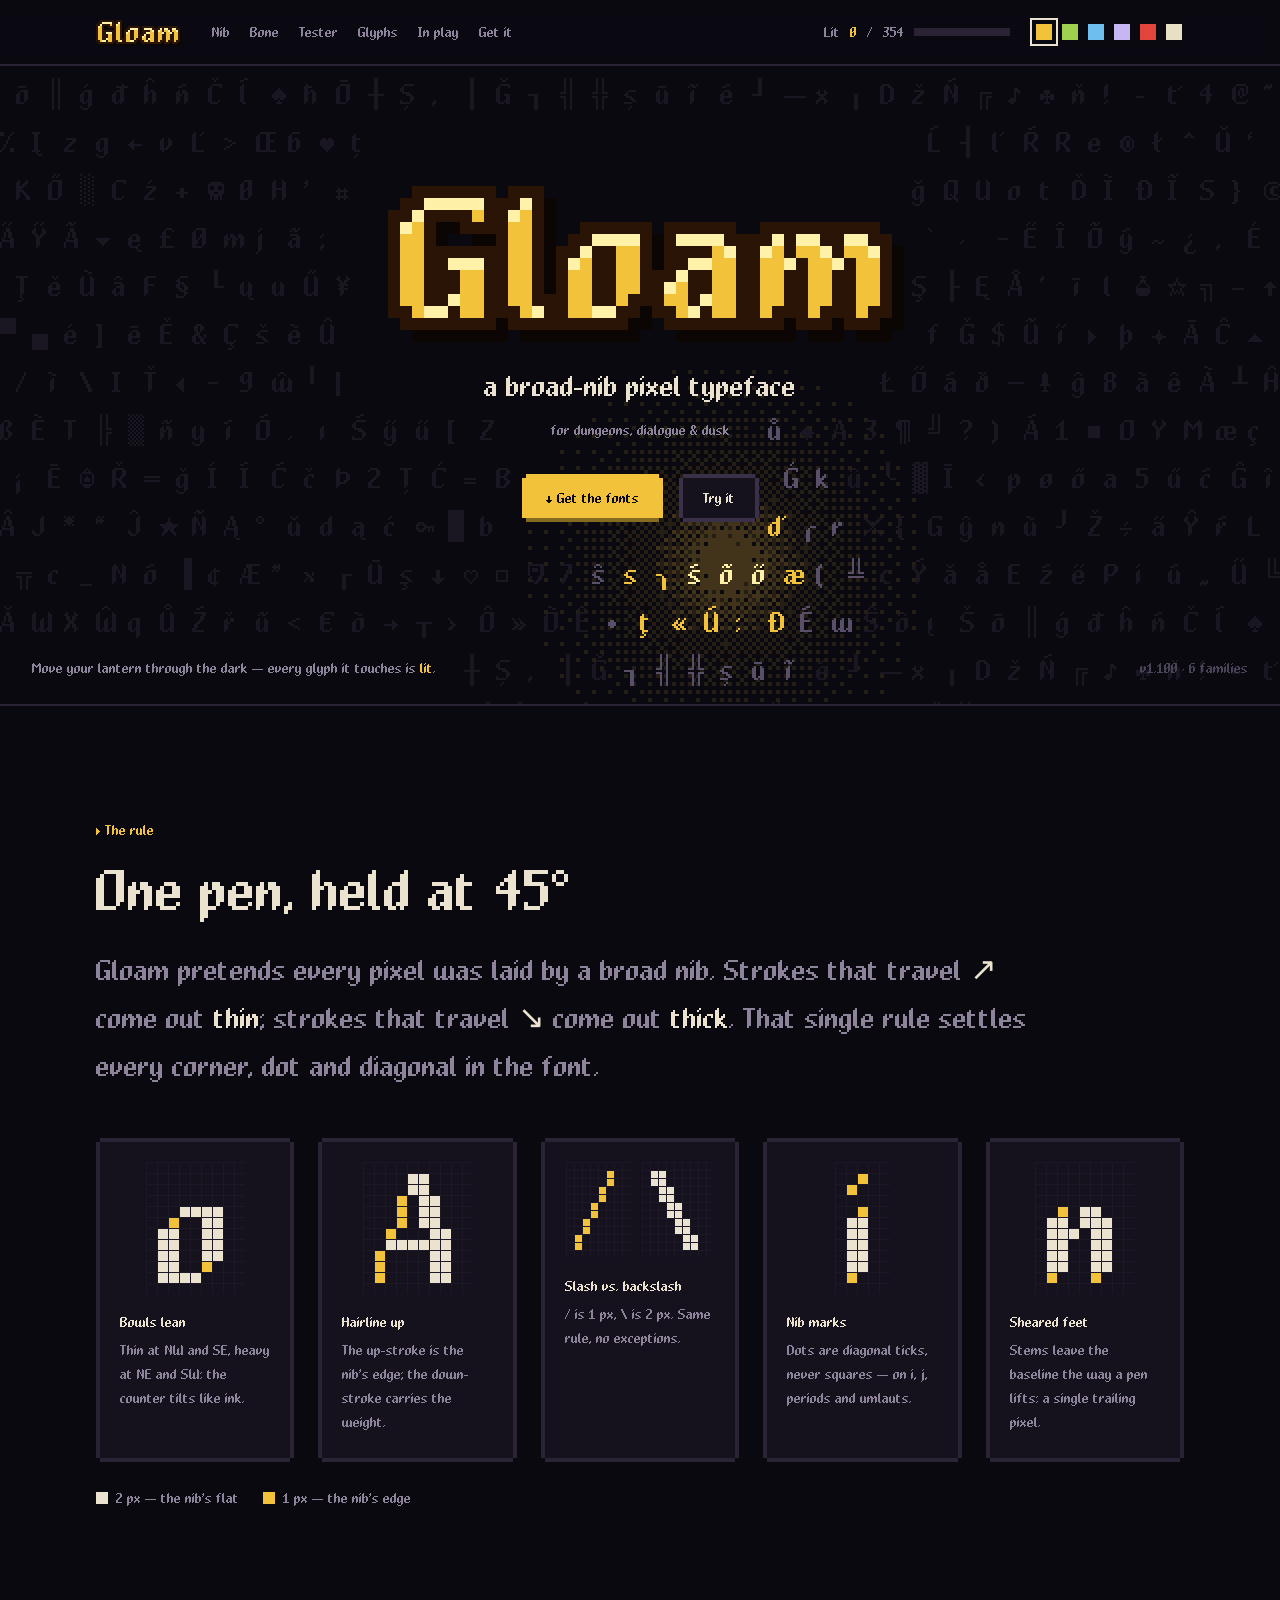
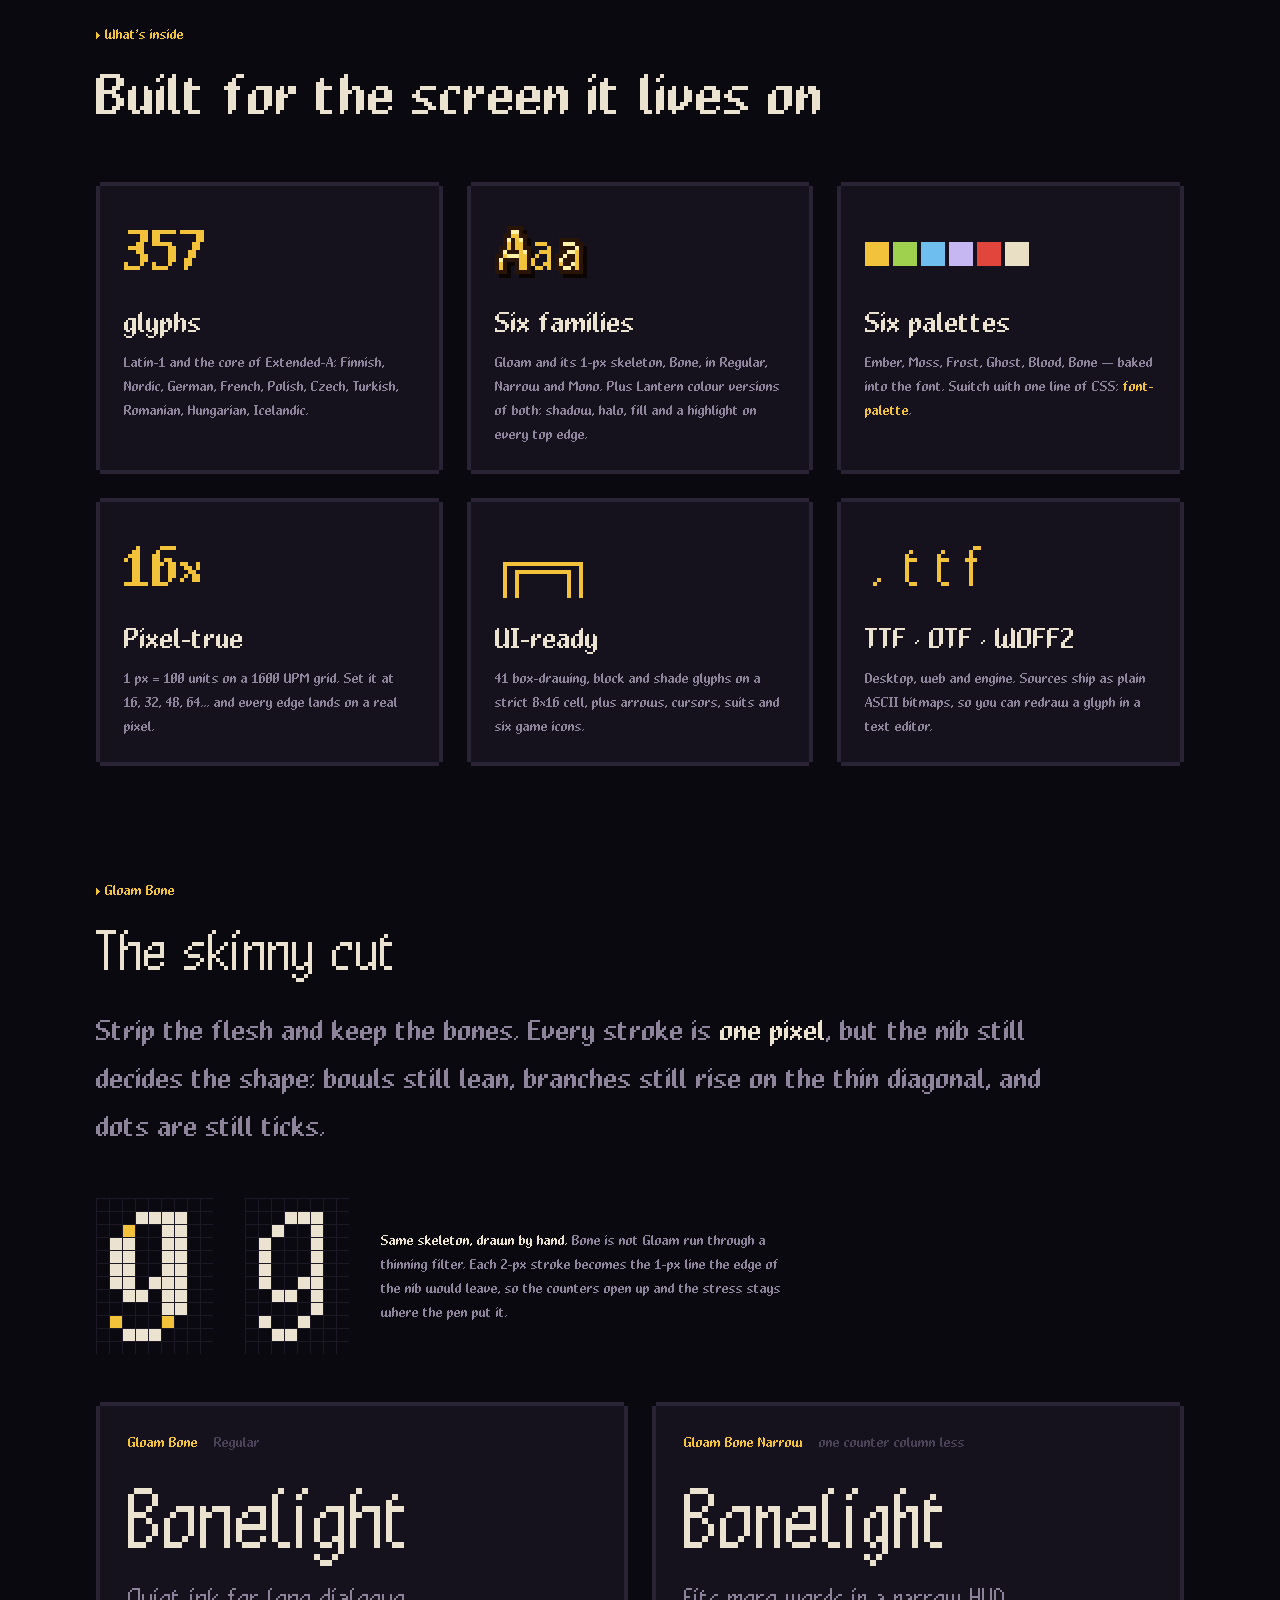
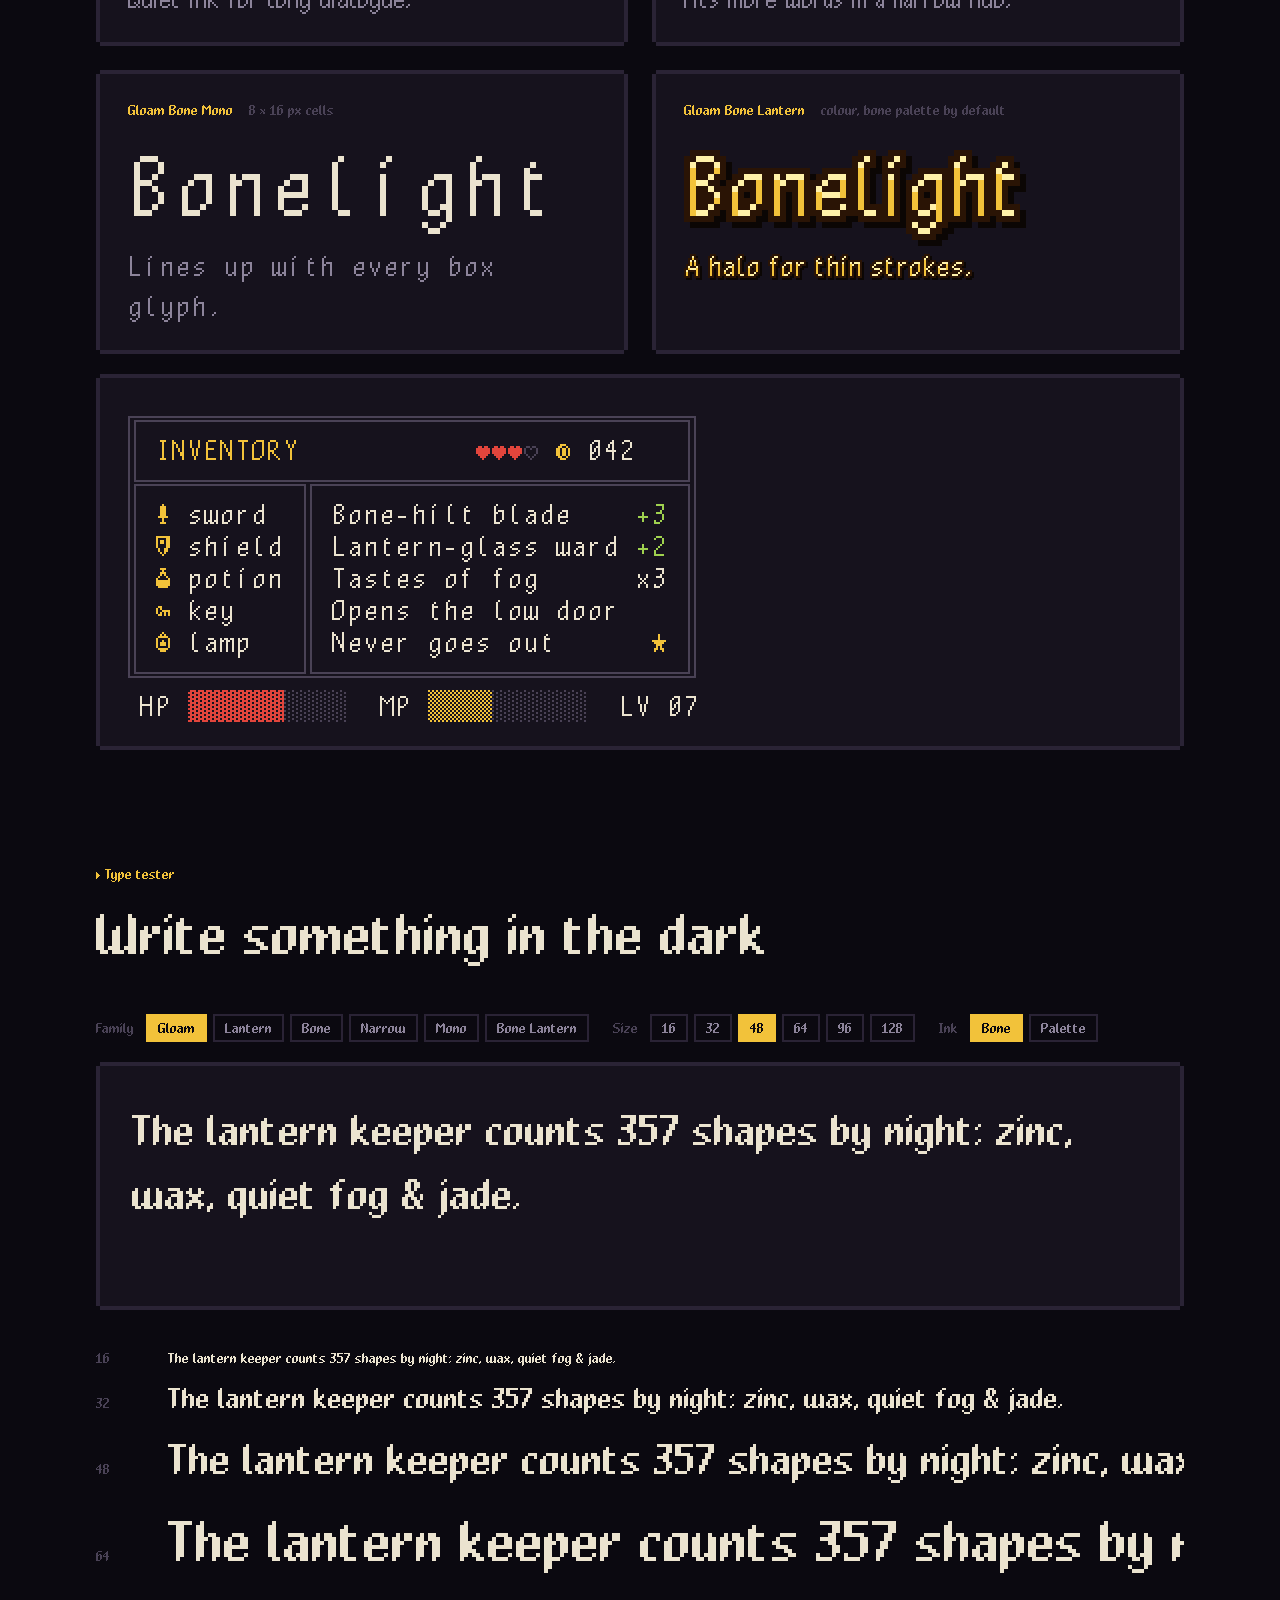
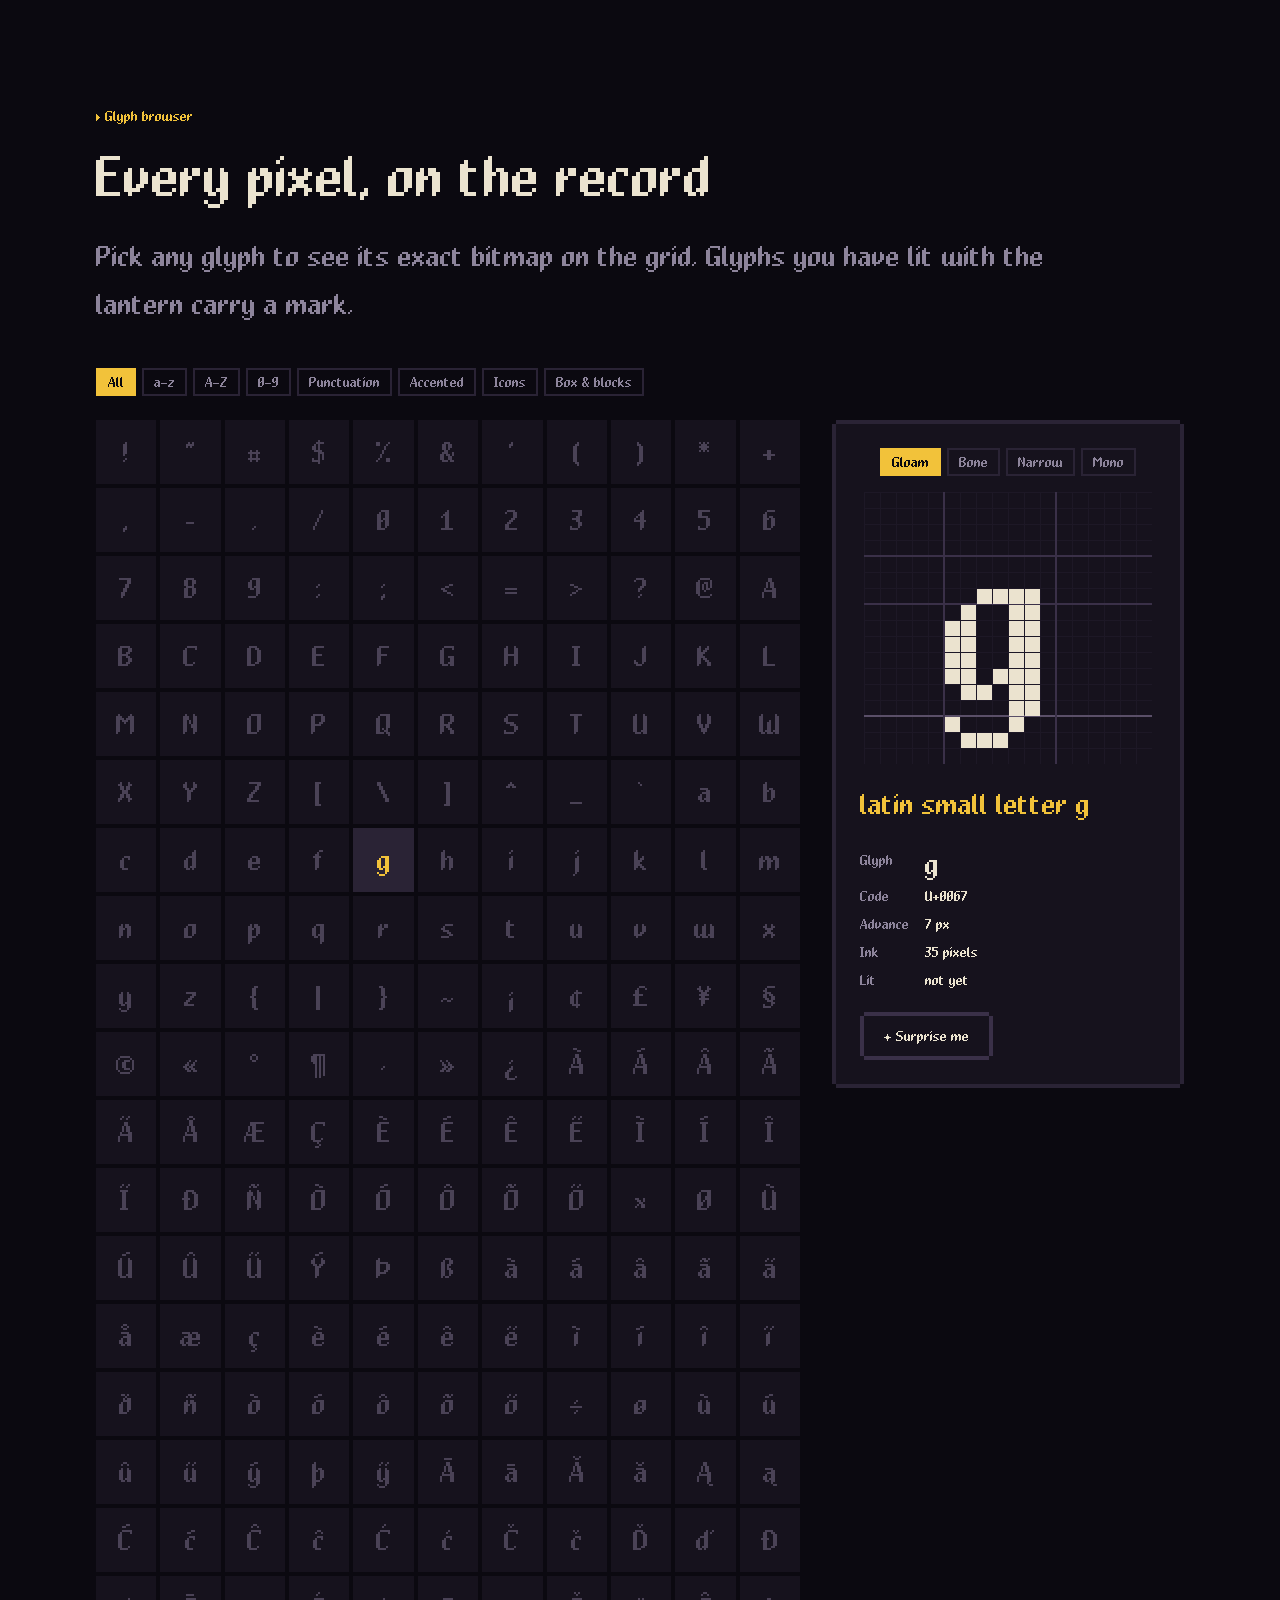
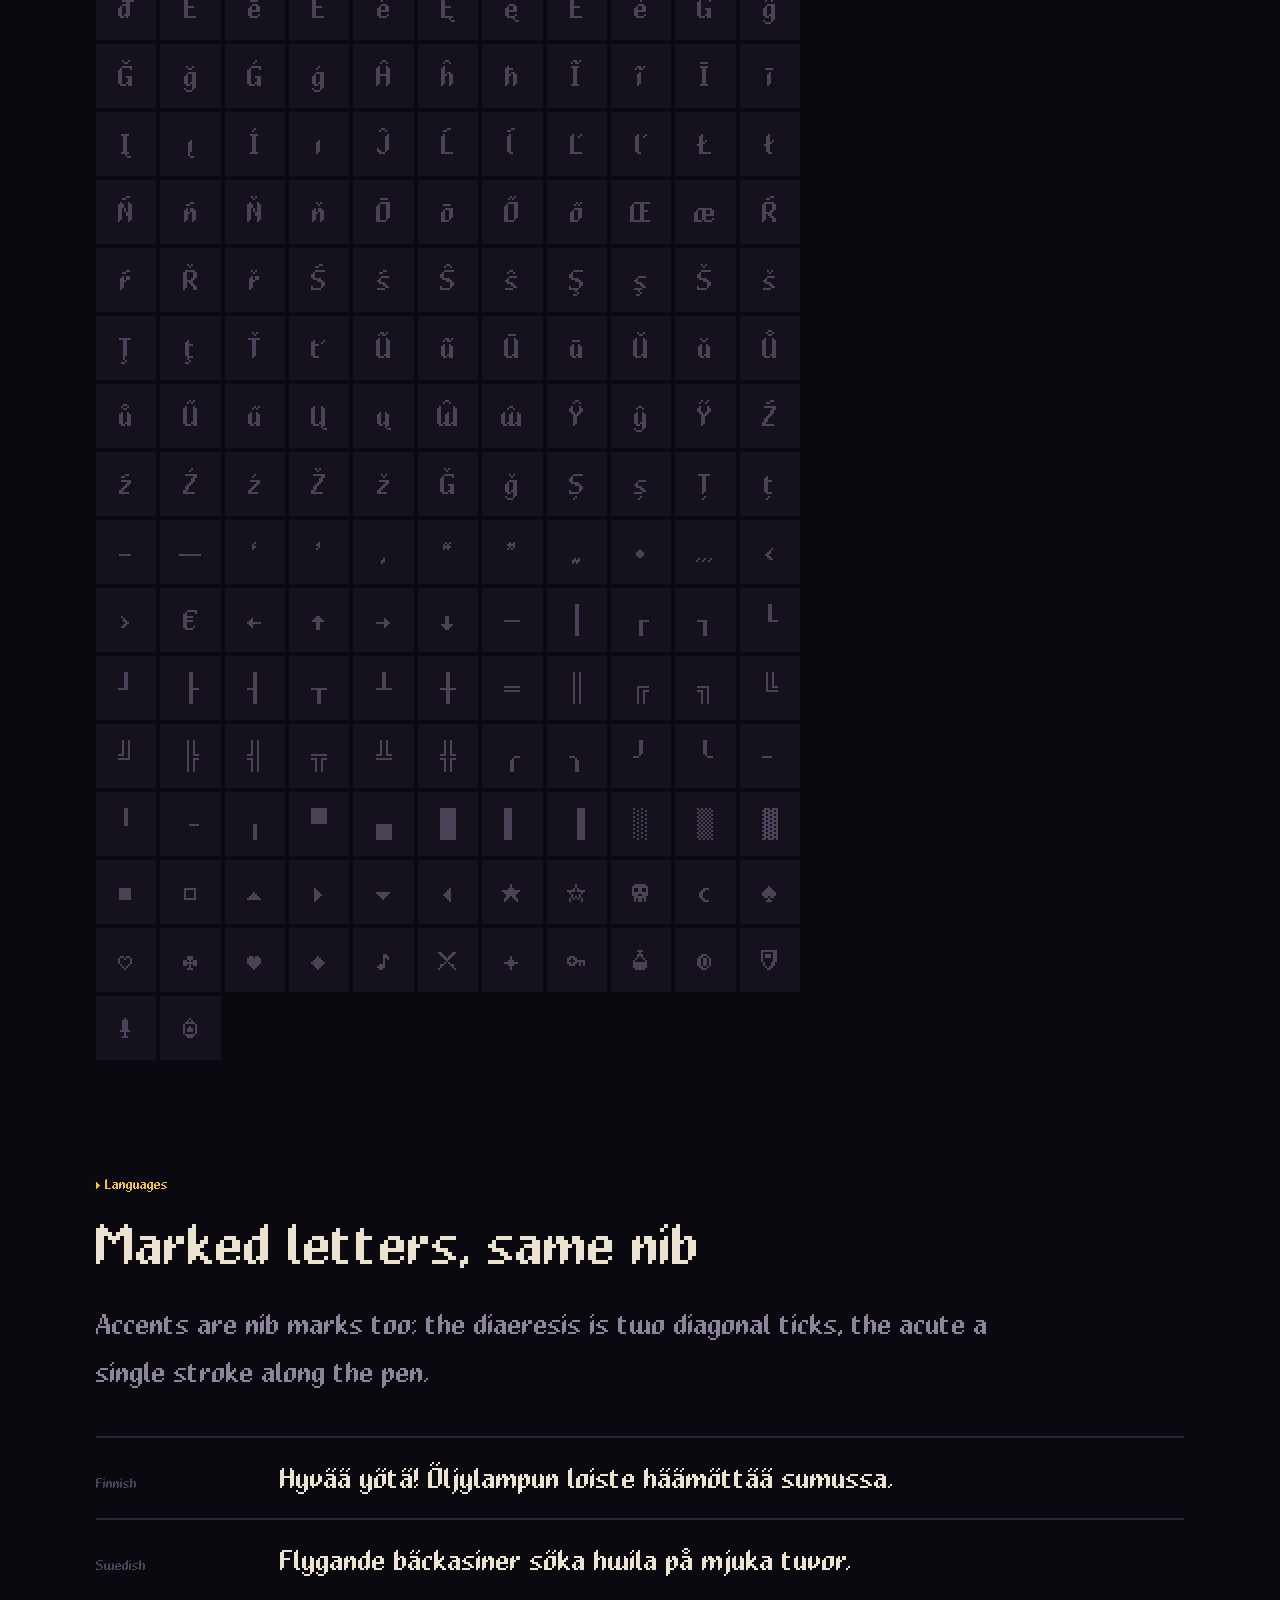
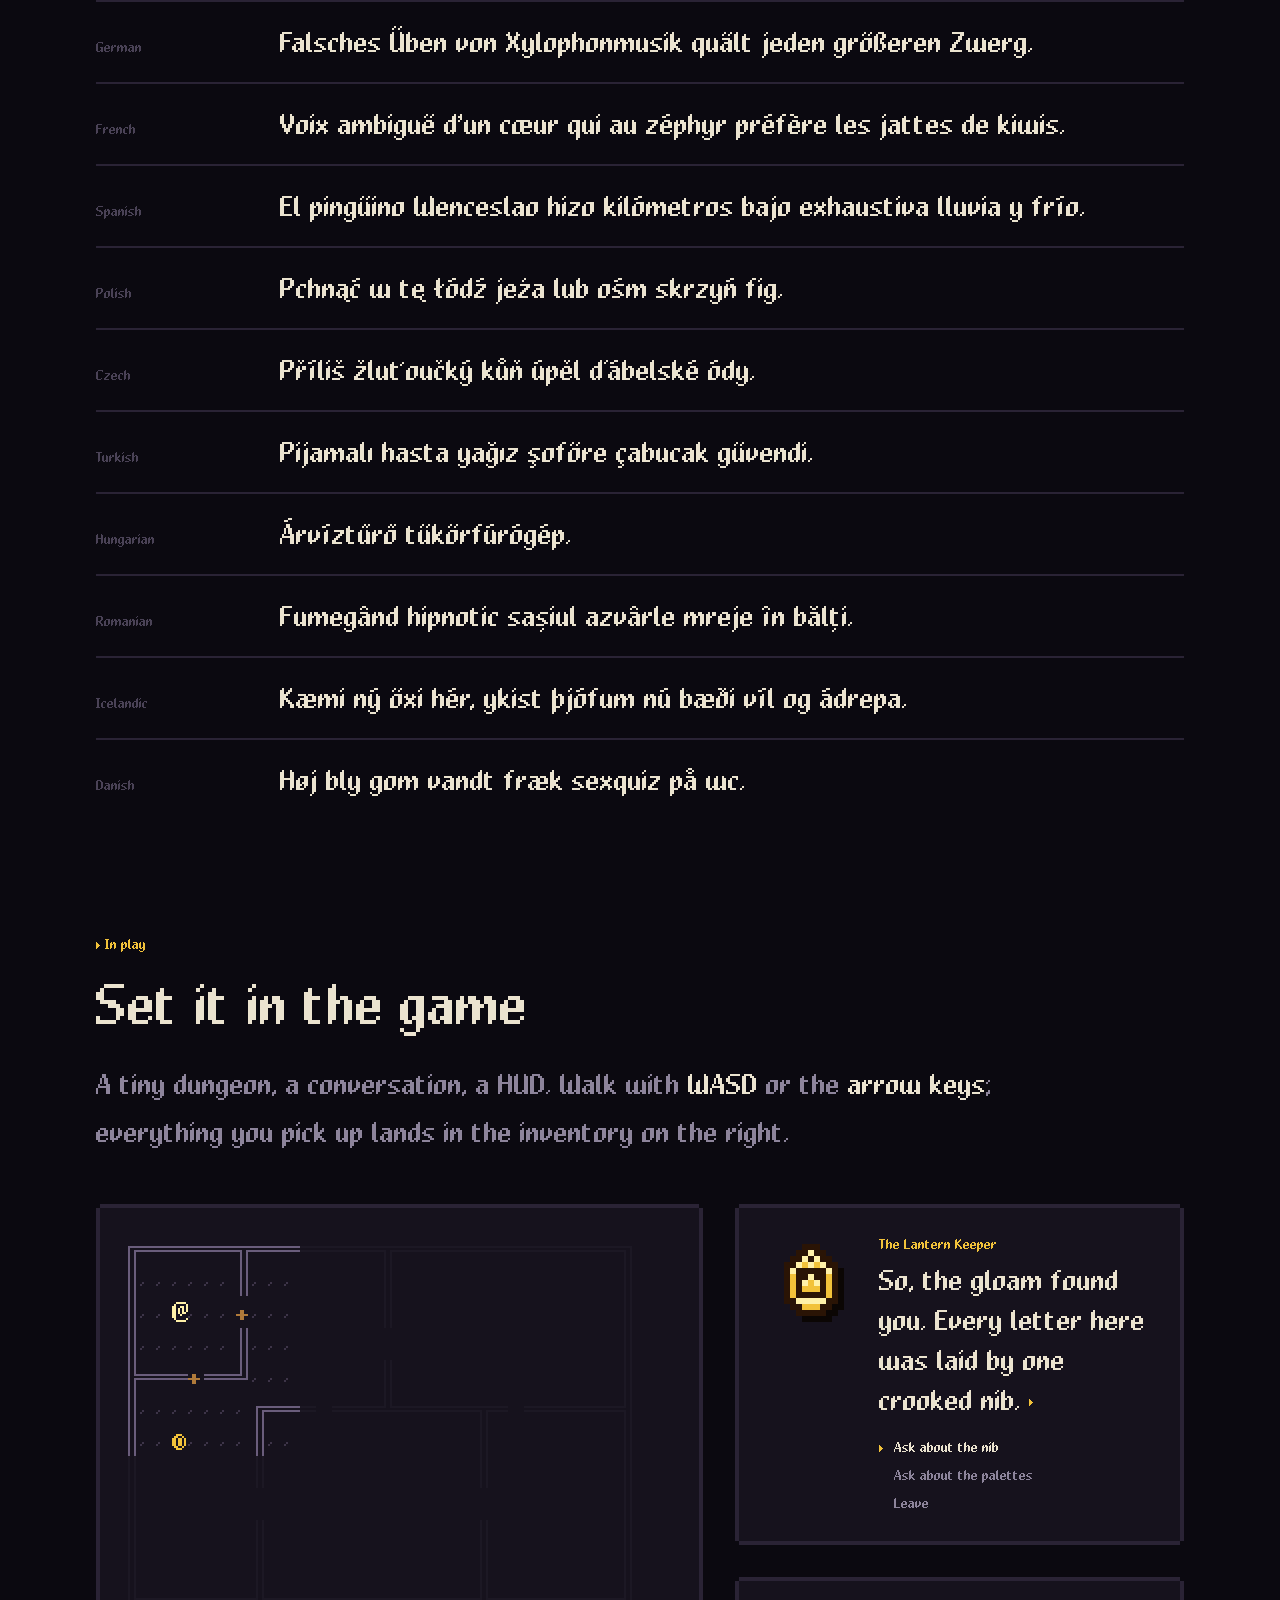
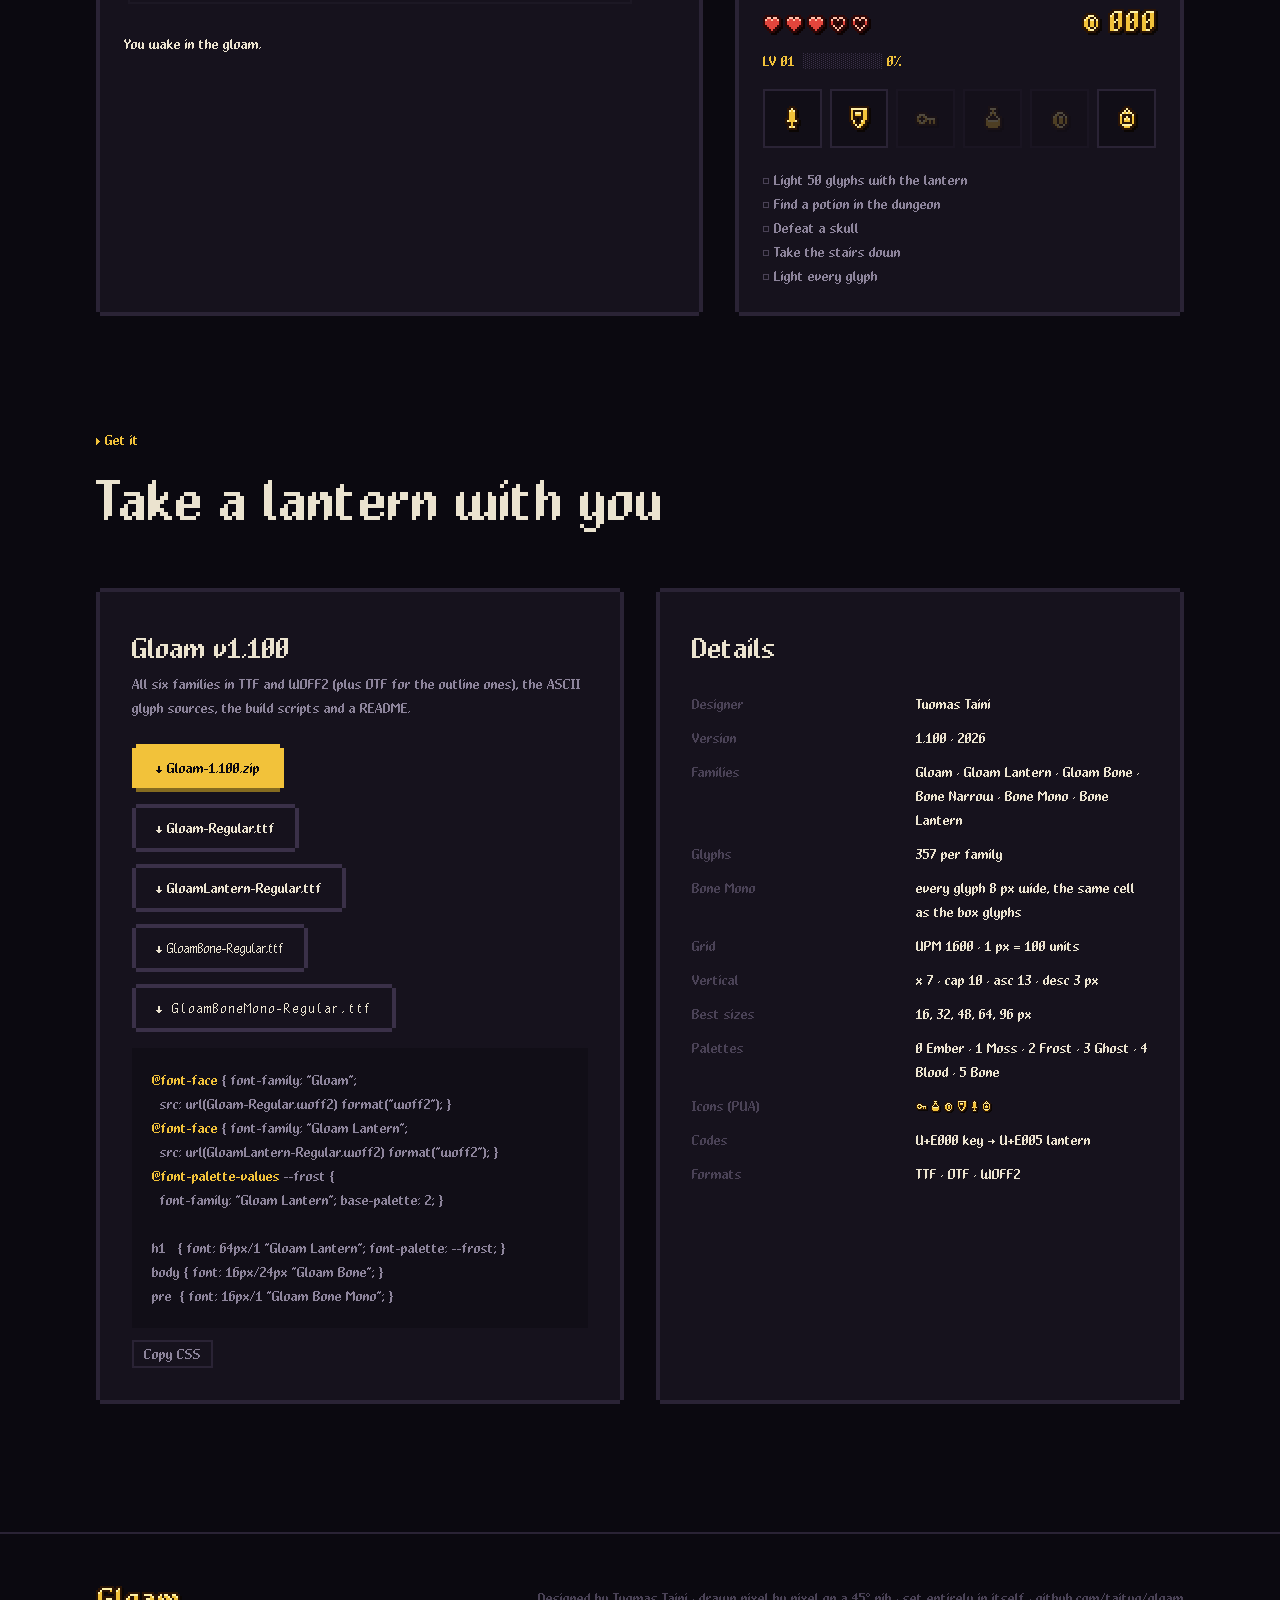
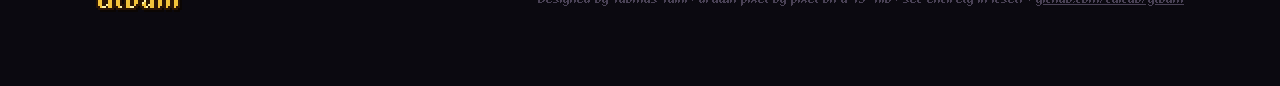
==== commit 236c2f15: "Add Gloam Bone: 1 px skinny cut in four variations - Gloam Bone: every stroke one pixel, hand-drawn " ====
--- a/docs/index.html
+++ b/docs/index.html
@@ -5,8 +5,18 @@
 <meta name="viewport" content="width=device-width, initial-scale=1">
 <title>Gloam — a broad-nib pixel typeface</title>
 <style>
-@font-face{font-family:"Gloam";src:url([data-uri]) format("woff2");font-display:block}
-@font-face{font-family:"Gloam Lantern";src:url([data-uri]) format("woff2");font-display:block}
+@font-face{font-family:"Gloam";src:url([data-uri]) format("woff2");font-display:block}
+@font-face{font-family:"Gloam Lantern";src:url([data-uri]) format("woff2");font-display:block}
+@font-face{font-family:"Gloam Bone";src:url([data-uri]) format("woff2");font-display:block}
+@font-face{font-family:"Gloam Bone Narrow";src:url([data-uri]) format("woff2");font-display:block}
+@font-face{font-family:"Gloam Bone Mono";src:url([data-uri]) format("woff2");font-display:block}
+@font-face{font-family:"Gloam Bone Lantern";src:url([data-uri]) format("woff2");font-display:block}
+@font-palette-values --b-bone{font-family:"Gloam Bone Lantern";base-palette:0}
+@font-palette-values --b-ember{font-family:"Gloam Bone Lantern";base-palette:1}
+@font-palette-values --b-moss{font-family:"Gloam Bone Lantern";base-palette:2}
+@font-palette-values --b-frost{font-family:"Gloam Bone Lantern";base-palette:3}
+@font-palette-values --b-ghost{font-family:"Gloam Bone Lantern";base-palette:4}
+@font-palette-values --b-blood{font-family:"Gloam Bone Lantern";base-palette:5}
 @font-palette-values --ember{font-family:"Gloam Lantern";base-palette:0}
 @font-palette-values --moss{font-family:"Gloam Lantern";base-palette:1}
 @font-palette-values --frost{font-family:"Gloam Lantern";base-palette:2}
@@ -32,6 +42,14 @@
 html[data-pal=ghost] .lan{font-palette:--ghost}
 html[data-pal=blood] .lan{font-palette:--blood}
 html[data-pal=bone] .lan{font-palette:--bone}
+html[data-pal=ember] .blan{font-palette:--b-ember}
+html[data-pal=moss] .blan{font-palette:--b-moss}
+html[data-pal=frost] .blan{font-palette:--b-frost}
+html[data-pal=ghost] .blan{font-palette:--b-ghost}
+html[data-pal=blood] .blan{font-palette:--b-blood}
+html[data-pal=bone] .blan{font-palette:--b-bone}
+.bone{font-family:"Gloam Bone",monospace}.bnar{font-family:"Gloam Bone Narrow",monospace}.bmono{font-family:"Gloam Bone Mono",monospace}
+.blan{font-family:"Gloam Bone Lantern","Gloam Bone",monospace}
 .lan.p-blood{font-palette:--blood!important}
 .lan.p-ember{font-palette:--ember!important}
 
@@ -113,6 +131,18 @@
 .feat h3{font-weight:normal;font-size:32px;line-height:48px;margin-top:8px}
 .feat p{color:var(--dim);margin-top:4px}
 
+/* bone */
+.cuts{display:grid;grid-template-columns:repeat(2,1fr);gap:24px;margin-top:48px}
+.cut{padding:24px 28px;overflow:hidden}
+.cut .nm{color:var(--acc)}.cut .nm span{color:var(--faint);margin-left:12px}
+.cut .w{font-size:96px;line-height:112px;white-space:nowrap;margin-top:8px}
+.cut .t{font-size:32px;line-height:40px;color:var(--dim);margin-top:4px}
+.bonepair{display:grid;grid-template-columns:auto auto 1fr;gap:32px;align-items:center;margin-top:48px}
+.bonepair canvas{image-rendering:pixelated;display:block}
+.bonepair p{color:var(--dim);max-width:420px}.bonepair p b{color:var(--ink);font-weight:normal}
+.term{margin-top:24px;padding:24px;overflow:auto}
+.term pre{font:32px/32px "Gloam Bone Mono",monospace;color:var(--ink);margin:0;white-space:pre}
+.term pre .a{color:var(--acc)}.term pre .d{color:var(--faint)}.term pre .r{color:#e2453c}.term pre .g{color:#9fd14f}
 /* tester */
 .ctrl{display:flex;flex-wrap:wrap;gap:24px;align-items:center;margin-top:40px}
 .ctrl .grp{display:flex;gap:6px;align-items:center}
@@ -128,6 +158,7 @@
 .gwrap{display:grid;grid-template-columns:1fr 352px;gap:32px;margin-top:24px;align-items:start}
 .ggrid{display:grid;grid-template-columns:repeat(auto-fill,minmax(56px,1fr));gap:4px}
 .ggrid button{height:64px;font-size:32px;line-height:32px;background:var(--panel);color:var(--faint);position:relative}
+.ggrid.bone button{font-family:"Gloam Bone"}.ggrid.bnar button{font-family:"Gloam Bone Narrow"}.ggrid.bmono button{font-family:"Gloam Bone Mono"}
 .ggrid button.found{color:var(--ink)}
 .ggrid button.found::after{content:"";position:absolute;right:6px;top:6px;width:4px;height:4px;background:var(--acc)}
 .ggrid button:hover,.ggrid button.sel{background:var(--line);color:var(--acc)}
@@ -135,6 +166,7 @@
 .loupe canvas{display:block;margin:0 auto;image-rendering:pixelated}
 .loupe .meta{display:grid;grid-template-columns:auto 1fr;gap:4px 16px;margin-top:20px;color:var(--dim)}
 .loupe .meta b{color:var(--ink);font-weight:normal}
+.lstyles{display:flex;flex-wrap:wrap;gap:6px;margin-bottom:16px;justify-content:center}
 .loupe .nm{font-size:32px;line-height:48px;margin-top:16px;color:var(--acc);word-break:break-all}
 
 /* languages */
@@ -199,6 +231,8 @@
   nav{display:none}
   .nib-grid{grid-template-columns:repeat(3,1fr)}
   .feat{grid-template-columns:1fr 1fr}
+  .cuts{grid-template-columns:1fr}
+  .bonepair{grid-template-columns:auto auto;}.bonepair p{grid-column:1/-1}
   .play,.get{grid-template-columns:1fr}
   .gwrap{grid-template-columns:1fr}
   .loupe{position:static;order:-1}
@@ -214,6 +248,8 @@
   .lede{font-size:16px;line-height:24px}
   .nib-grid{grid-template-columns:1fr 1fr}
   .feat{grid-template-columns:1fr}
+  .cut .w{font-size:64px;line-height:80px}.cut .t{font-size:16px;line-height:24px}
+  .term pre{font-size:16px;line-height:16px}
   .langs div{grid-template-columns:1fr;gap:0}
   .langs p{font-size:16px;line-height:24px}
   .map{font-size:16px;line-height:16px}.map .r{height:16px}.map .c{width:8px}
@@ -226,7 +262,7 @@
 <body>
 <header class="bar"><div class="wrap in">
   <a class="mark lan" href="#hero">Gloam</a>
-  <nav><a href="#nib">Nib</a><a href="#tester">Tester</a><a href="#glyphs">Glyphs</a><a href="#play">In play</a><a href="#get">Get it</a></nav>
+  <nav><a href="#nib">Nib</a><a href="#bone">Bone</a><a href="#tester">Tester</a><a href="#glyphs">Glyphs</a><a href="#play">In play</a><a href="#get">Get it</a></nav>
   <div class="lit" title="Glyphs you have found with the lantern"><span class="lbl">Lit</span> <b id="litN">0</b>/<span id="litT">0</span><div class="meter"><i id="litBar"></i></div></div>
   <div class="pals" role="group" aria-label="Lantern palette" id="pals"></div>
 </div></header>
@@ -240,7 +276,7 @@
     <div class="ctas"><a class="btn" href="#get">&#x2193; Get the fonts</a><a class="btn ghost" href="#tester">Try it</a></div>
   </div>
   <div class="hero-hint">Move your lantern through the dark &mdash; every glyph it touches is <b>lit</b>.</div>
-  <div class="hero-ver">v1.000 &middot; 357 glyphs</div>
+  <div class="hero-ver">v1.100 &middot; 6 families</div>
   <div class="toast px" id="toast"></div>
 </section>
 
@@ -259,19 +295,33 @@
   <h2>Built for the screen it lives on</h2>
   <div class="feat">
     <div class="px"><div class="big">357</div><h3>glyphs</h3><p>Latin-1 and the core of Extended-A: Finnish, Nordic, German, French, Polish, Czech, Turkish, Romanian, Hungarian, Icelandic.</p></div>
-    <div class="px"><div class="big lan">Aa</div><h3>Two families</h3><p>Gloam is the clean outline. Gloam Lantern is a colour font &mdash; shadow, halo, fill and a highlight on every top edge.</p></div>
+    <div class="px"><div class="big"><span class="lan">A</span><span class="bone">a</span><span class="blan">a</span></div><h3>Six families</h3><p>Gloam and its 1-px skeleton, Bone, in Regular, Narrow and Mono. Plus Lantern colour versions of both: shadow, halo, fill and a highlight on every top edge.</p></div>
     <div class="px"><div class="big" id="palDots"></div><h3>Six palettes</h3><p>Ember, Moss, Frost, Ghost, Blood, Bone &mdash; baked into the font. Switch with one line of CSS: <span class="acc">font-palette</span>.</p></div>
     <div class="px"><div class="big">16&times;</div><h3>Pixel-true</h3><p>1 px = 100 units on a 1600 UPM grid. Set it at 16, 32, 48, 64&hellip; and every edge lands on a real pixel.</p></div>
     <div class="px"><div class="big">&#x2554;&#x2550;&#x2557;</div><h3>UI-ready</h3><p>41 box-drawing, block and shade glyphs on a strict 8&times;16 cell, plus arrows, cursors, suits and six game icons.</p></div>
-    <div class="px"><div class="big">.ttf</div><h3>TTF &middot; OTF &middot; WOFF2</h3><p>Desktop, web and engine. Sources ship as plain ASCII bitmaps, so you can redraw a glyph in a text editor.</p></div>
+    <div class="px"><div class="big bmono">.ttf</div><h3>TTF &middot; OTF &middot; WOFF2</h3><p>Desktop, web and engine. Sources ship as plain ASCII bitmaps, so you can redraw a glyph in a text editor.</p></div>
   </div>
+</section>
+
+<section class="blk" id="bone">
+  <div class="kicker">Gloam Bone</div>
+  <h2 class="bone">The skinny cut</h2>
+  <p class="lede">Strip the flesh and keep the bones. Every stroke is <em>one pixel</em>, but the nib still decides the shape: bowls still lean, branches still rise on the thin diagonal, and dots are still ticks.</p>
+  <div class="bonepair" id="bonepair"></div>
+  <div class="cuts">
+    <div class="cut px"><div class="nm">Gloam Bone <span>Regular</span></div><div class="w bone">Bonelight</div><div class="t bone">Quiet ink for long dialogue.</div></div>
+    <div class="cut px"><div class="nm">Gloam Bone Narrow <span>one counter column less</span></div><div class="w bnar">Bonelight</div><div class="t bnar">Fits more words in a narrow HUD.</div></div>
+    <div class="cut px"><div class="nm">Gloam Bone Mono <span>8 &times; 16 px cells</span></div><div class="w bmono">Bonelight</div><div class="t bmono">Lines up with every box glyph.</div></div>
+    <div class="cut px"><div class="nm">Gloam Bone Lantern <span>colour, bone palette by default</span></div><div class="w blan">Bonelight</div><div class="t blan">A halo for thin strokes.</div></div>
+  </div>
+  <div class="term px"><pre id="term"></pre></div>
 </section>
 
 <section class="blk" id="tester">
   <div class="kicker">Type tester</div>
   <h2>Write something in the dark</h2>
   <div class="ctrl">
-    <div class="grp"><span class="lbl">Family</span><button class="chip" data-fam="Gloam" aria-pressed="true">Gloam</button><button class="chip" data-fam="lan" aria-pressed="false">Lantern</button></div>
+    <div class="grp"><span class="lbl">Family</span><button class="chip" data-fam="Gloam" aria-pressed="true">Gloam</button><button class="chip" data-fam="lan" aria-pressed="false">Lantern</button><button class="chip" data-fam="bone" aria-pressed="false">Bone</button><button class="chip" data-fam="bnar" aria-pressed="false">Narrow</button><button class="chip" data-fam="bmono" aria-pressed="false">Mono</button><button class="chip" data-fam="blan" aria-pressed="false">Bone Lantern</button></div>
     <div class="grp" id="sizes"><span class="lbl">Size</span></div>
     <div class="grp"><span class="lbl">Ink</span><button class="chip" data-ink="ink" aria-pressed="true">Bone</button><button class="chip" data-ink="acc" aria-pressed="false">Palette</button></div>
   </div>
@@ -287,6 +337,7 @@
   <div class="gwrap">
     <div class="ggrid" id="ggrid"></div>
     <div class="loupe px">
+      <div class="lstyles" id="lstyles"></div>
       <canvas id="lc"></canvas>
       <div class="nm" id="lname"></div>
       <div class="meta" id="lmeta"></div>
@@ -332,12 +383,14 @@
   <h2>Take a lantern with you</h2>
   <div class="get">
     <div class="px">
-      <div class="s32">Gloam v1.000</div>
-      <p class="dim">Both families in TTF, OTF and WOFF2, the ASCII glyph sources, the build script and a README.</p>
+      <div class="s32">Gloam v1.100</div>
+      <p class="dim">All six families in TTF and WOFF2 (plus OTF for the outline ones), the ASCII glyph sources, the build scripts and a README.</p>
       <div class="dl" id="dl">
-        <button class="btn" data-file="zip">&#x2193; Gloam-1.000.zip</button>
+        <button class="btn" data-file="zip">&#x2193; Gloam-1.100.zip</button>
         <button class="btn ghost" data-file="reg">&#x2193; Gloam-Regular.ttf</button>
         <button class="btn ghost" data-file="lan">&#x2193; GloamLantern-Regular.ttf</button>
+        <button class="btn ghost bone" data-file="bone">&#x2193; GloamBone-Regular.ttf</button>
+        <button class="btn ghost bmono" data-file="bmono">&#x2193; GloamBoneMono-Regular.ttf</button>
       </div>
       <p class="note" id="dlnote"></p>
       <div class="code" id="css"><b>@font-face</b> { font-family: "Gloam";
@@ -348,16 +401,18 @@
   font-family: "Gloam Lantern"; base-palette: 2; }
 
 h1   { font: 64px/1 "Gloam Lantern"; font-palette: --frost; }
-body { font: 16px/24px "Gloam"; }</div>
+body { font: 16px/24px "Gloam Bone"; }
+pre  { font: 16px/1 "Gloam Bone Mono"; }</div>
       <div style="margin-top:12px"><button class="chip" id="copy">Copy CSS</button></div>
     </div>
     <div class="px">
       <div class="s32">Details</div>
       <div class="spec">
         <span>Designer</span><div>Tuomas Taini</div>
-        <span>Version</span><div>1.000 &middot; 2026</div>
-        <span>Families</span><div>Gloam, Gloam Lantern (COLRv0 + CPAL)</div>
+        <span>Version</span><div>1.100 &middot; 2026</div>
+        <span>Families</span><div>Gloam &middot; Gloam Lantern &middot; Gloam Bone &middot; Bone Narrow &middot; Bone Mono &middot; Bone Lantern</div>
         <span>Glyphs</span><div>357 per family</div>
+        <span>Bone Mono</span><div>every glyph 8 px wide, the same cell as the box glyphs</div>
         <span>Grid</span><div>UPM 1600 &middot; 1 px = 100 units</div>
         <span>Vertical</span><div>x 7 &middot; cap 10 &middot; asc 13 &middot; desc 3 px</div>
         <span>Best sizes</span><div>16, 32, 48, 64, 96 px</div>
@@ -374,14 +429,21 @@
 <footer><div class="wrap in"><span class="lan s32">Gloam</span><span>Designed by Tuomas Taini &middot; drawn pixel by pixel on a 45&deg; nib &middot; set entirely in itself &middot; <a href="https://github.com/taituo/gloam">github.com/taituo/gloam</a></span></div></footer>
 
 <script id="gdata" type="application/json">[[" ","space",4,0,0,[],"punct"],["!","exclamation mark",3,0,9,["01","11","11","11","11","11","10","00","01","10"],"punct"],["\"","quotation mark",5,0,9,["0101","1111","1010"],"punct"],["#","number sign",7,0,5,["010010","111111","010010","010010","111111","010010"],"punct"],["$","dollar sign",7,0,10,["000100","001111","010100","110100","110100","011110","000111","000101","000101","100101","111100","000100"],"punct"],["%","percent sign",8,0,9,["1100001","1100010","0000100","0000100","0001000","0001000","0010000","0010000","0100011","1000011"],"punct"],["&","ampersand",8,0,9,["0011100","0110110","0110110","0110100","0011000","0111001","1101101","1100110","1100110","0111011"],"punct"],["'","apostrophe",3,0,9,["01","11","10"],"punct"],["(","left parenthesis",4,0,9,["001","011","110","110","110","110","110","110","110","110","011","001"],"punct"],[")","right parenthesis",4,0,9,["100","110","011","011","011","011","011","011","011","011","110","100"],"punct"],["*","asterisk",6,0,9,["10101","01110","11111","01110","10101"],"punct"],["+","plus sign",7,0,5,["001100","001100","111111","001100","001100"],"punct"],[",","comma",3,0,1,["01","11","10"],"punct"],["-","hyphen-minus",5,0,3,["1111"],"punct"],[".","full stop",3,0,1,["01","10"],"punct"],["/","solidus",6,0,9,["00001","00001","00010","00010","00100","00100","01000","01000","10000","10000"],"punct"],["0","digit zero",7,0,9,["001111","010011","110011","110011","110111","111011","110011","110011","110010","111100"],"fig"],["1","digit one",7,0,9,["000100","001100","011100","101100","001100","001100","001100","001100","001100","111111"],"fig"],["2","digit two",7,0,9,["011110","100011","000011","000011","000110","001100","011000","110000","110000","111111"],"fig"],["3","digit three",7,0,9,["011111","000011","000011","000110","011110","000110","000011","000011","100010","111100"],"fig"],["4","digit four",7,0,9,["000010","000110","001110","010110","100110","111111","000110","000110","000110","000100"],"fig"],["5","digit five",7,0,9,["111111","110000","110000","111110","000011","000011","000011","000011","100010","111100"],"fig"],["6","digit six",7,0,9,["001111","010000","110000","110110","111011","110011","110011","110011","110010","111100"],"fig"],["7","digit seven",7,0,9,["111111","000011","000011","000110","000110","001100","001100","011000","011000","010000"],"fig"],["8","digit eight",7,0,9,["011110","110011","110011","110010","011110","110011","110011","110011","110010","111100"],"fig"],["9","digit nine",7,0,9,["001111","010011","110011","110011","110111","011011","000011","000011","000010","111100"],"fig"],[":","colon",3,0,6,["01","10","00","00","00","01","10"],"punct"],[";","semicolon",3,0,6,["01","10","00","00","00","01","11","10"],"punct"],["<","less-than sign",7,0,6,["000011","001100","110000","011000","000110","000001"],"punct"],["=","equals sign",7,0,4,["111111","000000","111111"],"punct"],[">","greater-than sign",7,0,6,["110000","001100","000011","000100","011000","100000"],"punct"],["?","question mark",7,0,9,["011110","100011","000011","000011","000110","001100","001000","000000","000100","001000"],"punct"],["@","commercial at",9,0,9,["00111110","01000001","11001101","11010101","11010101","11010110","11001000","11000000","01000001","00111110"],"punct"],["A","latin capital letter a",8,0,9,["0001100","0001100","0010110","0010110","0010110","0100011","0111111","1000011","1000011","1000011"],"upper"],["B","latin capital letter b",8,0,9,["0111110","1100011","1100011","1100110","1111100","1100110","1100011","1100011","1100110","1111100"],"upper"],["C","latin capital letter c",8,0,9,["0011111","0100001","1100000","1100000","1100000","1100000","1100000","1100000","1100010","0111100"],"upper"],["D","latin capital letter d",8,0,9,["0111100","1100110","1100011","1100011","1100011","1100011","1100011","1100011","1100110","1111000"],"upper"],["E","latin capital letter e",7,0,9,["011111","110000","110000","110000","111110","110000","110000","110000","110000","111111"],"upper"],["F","latin capital letter f",7,0,9,["011111","110000","110000","110000","111110","110000","110000","110000","110000","100000"],"upper"],["G","latin capital letter g",8,0,9,["0011111","0100001","1100000","1100000","1100000","1100111","1100011","1100011","1100111","0111011"],"upper"],["H","latin capital letter h",8,0,9,["0100010","1100011","1100011","1100011","1111111","1100011","1100011","1100011","1100011","1000010"],"upper"],["I","latin capital letter i",5,0,9,["1111","0110","0110","0110","0110","0110","0110","0110","0110","1111"],"upper"],["J","latin capital letter j",7,0,9,["000001","000011","000011","000011","000011","000011","000011","100011","110010","011100"],"upper"],["K","latin capital letter k",8,0,9,["0100010","1100110","1101100","1111000","1110000","1111000","1101100","1100110","1100011","1000011"],"upper"],["L","latin capital letter l",7,0,9,["010000","110000","110000","110000","110000","110000","110000","110000","110000","111111"],"upper"],["M","latin capital letter m",10,0,9,["010000010","111000111","111101111","110111011","110010011","110000011","110000011","110000011","110000011","100000010"],"upper"],["N","latin capital letter n",8,0,9,["0100010","1110011","1110011","1101011","1101011","1100111","1100111","1100011","1100011","1000010"],"upper"],["O","latin capital letter o",8,0,9,["0011111","0100011","1100011","1100011","1100011","1100011","1100011","1100011","1100010","1111100"],"upper"],["P","latin capital letter p",8,0,9,["0111110","1100011","1100011","1100011","1100110","1111100","1100000","1100000","1100000","1000000"],"upper"],["Q","latin capital letter q",8,0,9,["0011111","0100011","1100011","1100011","1100011","1100011","1100011","1101010","1100110","1111011","0000001"],"upper"],["R","latin capital letter r",8,0,9,["0111110","1100011","1100011","1100011","1100110","1111100","1101100","1100110","1100011","1000011"],"upper"],["S","latin capital letter s",8,0,9,["0011111","0100000","1100000","1100000","0111100","0001110","0000011","0000011","1000010","1111100"],"upper"],["T","latin capital letter t",7,0,9,["111111","001100","001100","001100","001100","001100","001100","001100","001100","001000"],"upper"],["U","latin capital letter u",8,0,9,["0100010","1100011","1100011","1100011","1100011","1100011","1100011","1100011","1100111","0111011"],"upper"],["V","latin capital letter v",8,0,9,["0100010","1100011","1100011","1100011","1100011","0110110","0110110","0011100","0011100","0001000"],"upper"],["W","latin capital letter w",11,0,9,["0100000010","1100000011","1100000011","1100010011","1100110011","1100110011","1100110011","1100110011","1101110111","0110111011"],"upper"],["X","latin capital letter x",8,0,9,["0100010","1100011","0110110","0110110","0011100","0011100","0110110","0110110","1100011","1000010"],"upper"],["Y","latin capital letter y",8,0,9,["0100010","1100011","1100011","0110110","0011100","0011000","0011000","0011000","0011000","0010000"],"upper"],["Z","latin capital letter z",8,0,9,["0111111","0000011","0000110","0000110","0001100","0011000","0110000","0110000","1100000","1111110"],"upper"],["[","left square bracket",4,0,9,["111","110","110","110","110","110","110","110","110","110","110","111"],"punct"],["\\","reverse solidus",7,0,9,["110000","110000","011000","011000","001100","001100","000110","000110","000011","000011"],"punct"],["]","right square bracket",4,0,9,["111","011","011","011","011","011","011","011","011","011","011","111"],"punct"],["^","circumflex accent",6,0,9,["00100","01110","11011"],"punct"],["_","low line",7,0,-1,["111111"],"punct"],["`","grave accent",3,0,9,["10","01"],"punct"],["a","latin small letter a",7,0,6,["011110","000011","001111","010011","110011","110111","011011"],"lower"],["b","latin small letter b",7,0,9,["010000","110000","110000","110110","111011","110011","110011","110011","110010","111100"],"lower"],["c","latin small letter c",6,0,6,["00111","01001","11000","11000","11000","11000","01110"],"lower"],["d","latin small letter d",7,0,9,["000001","000011","000011","001111","010011","110011","110011","110011","110111","011010"],"lower"],["e","latin small letter e",7,0,6,["001110","010011","110011","111111","110000","110001","011110"],"lower"],["f","latin small letter f",6,0,9,["00011","00100","01100","11110","01100","01100","01100","01100","01100","01000"],"lower"],["g","latin small letter g",7,0,6,["001111","010011","110011","110011","110011","110111","011011","000011","100010","011100"],"lower"],["h","latin small letter h",7,0,9,["010000","110000","110000","110110","111011","110011","110011","110011","110011","100010"],"lower"],["i","latin small letter i",3,0,9,["01","10","00","01","11","11","11","11","11","10"],"lower"],["j","latin small letter j",4,0,9,["001","010","000","001","011","011","011","011","011","011","011","010","100"],"lower"],["k","latin small letter k",7,0,9,["010000","110000","110000","110010","110110","111100","111000","111100","110110","100011"],"lower"],["l","latin small letter l",4,0,9,["010","110","110","110","110","110","110","110","110","011"],"lower"],["m","latin small letter m",11,0,6,["0101100110","1101110111","1110111011","1100110011","1100110011","1100110011","1000100010"],"lower"],["n","latin small letter n",7,0,6,["010110","110111","111011","110011","110011","110011","100010"],"lower"],["o","latin small letter o",7,0,6,["001111","010011","110011","110011","110011","110010","111100"],"lower"],["p","latin small letter p",7,0,6,["010110","110111","111011","110011","110011","110010","111100","110000","110000","100000"],"lower"],["q","latin small letter q",7,0,6,["001111","010011","110011","110011","110011","110111","011011","000011","000011","000010"],"lower"],["r","latin small letter r",6,0,6,["01011","11011","11100","11000","11000","11000","10000"],"lower"],["s","latin small letter s",7,0,6,["001111","010000","110000","011100","000110","000011","111100"],"lower"],["t","latin small letter t",6,0,8,["0100","1100","1111","1100","1100","1100","1100","1100","0111"],"lower"],["u","latin small letter u",7,0,6,["010010","110011","110011","110011","110011","110111","011011"],"lower"],["v","latin small letter v",7,0,6,["010010","110011","110011","110011","110110","111100","010000"],"lower"],["w","latin small letter w",11,0,6,["0100010010","1100110011","1100110011","1100110011","1100110011","1101110111","0110111011"],"lower"],["x","latin small letter x",7,0,6,["010010","110011","011110","001100","011110","110011","100010"],"lower"],["y","latin small letter y",7,0,6,["010010","110011","110011","110011","110011","110111","011011","000011","100010","011100"],"lower"],["z","latin small letter z",7,0,6,["011111","000011","000110","001100","011000","110000","111110"],"lower"],["{","left curly bracket",5,0,9,["0011","0110","0110","0110","0110","1100","0110","0110","0110","0110","0110","0011"],"punct"],["|","vertical line",3,0,9,["11","11","11","11","11","11","11","11","11","11","11","11"],"punct"],["}","right curly bracket",5,0,9,["1100","0110","0110","0110","0110","0011","0110","0110","0110","0110","0110","1100"],"punct"],["~","tilde",7,0,3,["011001","100110"],"punct"],[" ","no-break space",4,0,0,[],"punct"],["¡","inverted exclamation mark",3,0,6,["01","10","00","01","11","11","11","11","11","10"],"punct"],["¢","cent sign",7,0,7,["000100","001111","010100","110100","110100","110100","110100","011110","000100"],"punct"],["£","pound sign",8,0,9,["0001110","0010001","0110000","0110000","1111100","0110000","0110000","0110000","0110000","1111111"],"punct"],["¥","yen sign",8,0,9,["0100010","1100011","0110110","0011100","0111110","0011000","0111110","0011000","0011000","0010000"],"punct"],["§","section sign",7,0,9,["001111","010000","110000","011100","110110","110011","011011","001110","000011","100010","111100"],"punct"],["©","copyright sign",10,0,8,["001111100","010000010","100011101","100110001","100110001","100110001","100011101","010000010","001111100"],"punct"],["«","left-pointing double angle quotation mark",8,0,6,["0001001","0010010","0110110","1101100","0110110","0011011"],"punct"],["°","degree sign",5,0,9,["0110","1001","1001","0110"],"punct"],["¶","pilcrow sign",8,0,9,["0111111","1110101","1110101","1110101","0110101","0010101","0010101","0010101","0010101","0010101","0010101","0010100"],"punct"],["·","middle dot",3,0,3,["01","10"],"punct"],["»","right-pointing double angle quotation mark",8,0,6,["1001000","0100100","0110110","0011011","0110110","1101100"],"punct"],["¿","inverted question mark",7,0,6,["000100","001000","000000","000100","001100","011000","110000","110000","110001","011110"],"punct"],["À","latin capital letter a with grave",8,0,12,["0011000","0000110","0000000","0001100","0001100","0010110","0010110","0010110","0100011","0111111","1000011","1000011","1000011"],"accent"],["Á","latin capital letter a with acute",8,0,12,["0000110","0011000","0000000","0001100","0001100","0010110","0010110","0010110","0100011","0111111","1000011","1000011","1000011"],"accent"],["Â","latin capital letter a with circumflex",8,0,12,["0001100","0010010","0000000","0001100","0001100","0010110","0010110","0010110","0100011","0111111","1000011","1000011","1000011"],"accent"],["Ã","latin capital letter a with tilde",8,0,12,["0011010","0101100","0000000","0001100","0001100","0010110","0010110","0010110","0100011","0111111","1000011","1000011","1000011"],"accent"],["Ä","latin capital letter a with diaeresis",8,0,12,["0010010","0100100","0000000","0001100","0001100","0010110","0010110","0010110","0100011","0111111","1000011","1000011","1000011"],"accent"],["Å","latin capital letter a with ring above",8,0,12,["0001100","0010010","0001100","0001100","0001100","0010110","0010110","0010110","0100011","0111111","1000011","1000011","1000011"],"accent"],["Æ","latin capital letter ae",11,0,9,["0001111111","0001110000","0010110000","0010110000","0010111110","0100110000","0111110000","1000110000","1000110000","1000111111"],"accent"],["Ç","latin capital letter c with cedilla",8,0,9,["0011111","0100001","1100000","1100000","1100000","1100000","1100000","1100000","1100010","0111100","0001000","0000100","0011000"],"accent"],["È","latin capital letter e with grave",7,0,12,["011000","000110","000000","011111","110000","110000","110000","111110","110000","110000","110000","110000","111111"],"accent"],["É","latin capital letter e with acute",7,0,12,["000110","011000","000000","011111","110000","110000","110000","111110","110000","110000","110000","110000","111111"],"accent"],["Ê","latin capital letter e with circumflex",7,0,12,["001100","010010","000000","011111","110000","110000","110000","111110","110000","110000","110000","110000","111111"],"accent"],["Ë","latin capital letter e with diaeresis",7,0,12,["001001","010010","000000","011111","110000","110000","110000","111110","110000","110000","110000","110000","111111"],"accent"],["Ì","latin capital letter i with grave",5,0,12,["1100","0011","0000","1111","0110","0110","0110","0110","0110","0110","0110","0110","1111"],"accent"],["Í","latin capital letter i with acute",5,0,12,["0011","1100","0000","1111","0110","0110","0110","0110","0110","0110","0110","0110","1111"],"accent"],["Î","latin capital letter i with circumflex",5,0,12,["0110","1001","0000","1111","0110","0110","0110","0110","0110","0110","0110","0110","1111"],"accent"],["Ï","latin capital letter i with diaeresis",6,0,12,["01001","10010","00000","11110","01100","01100","01100","01100","01100","01100","01100","01100","11110"],"accent"],["Ð","latin capital letter eth",9,0,9,["00111100","01100110","01100011","01100011","11110011","01100011","01100011","01100011","01100110","01111000"],"accent"],["Ñ","latin capital letter n with tilde",8,0,12,["0011010","0101100","0000000","0100010","1110011","1110011","1101011","1101011","1100111","1100111","1100011","1100011","1000010"],"accent"],["Ò","latin capital letter o with grave",8,0,12,["0011000","0000110","0000000","0011111","0100011","1100011","1100011","1100011","1100011","1100011","1100011","1100010","1111100"],"accent"],["Ó","latin capital letter o with acute",8,0,12,["0000110","0011000","0000000","0011111","0100011","1100011","1100011","1100011","1100011","1100011","1100011","1100010","1111100"],"accent"],["Ô","latin capital letter o with circumflex",8,0,12,["0001100","0010010","0000000","0011111","0100011","1100011","1100011","1100011","1100011","1100011","1100011","1100010","1111100"],"accent"],["Õ","latin capital letter o with tilde",8,0,12,["0011010","0101100","0000000","0011111","0100011","1100011","1100011","1100011","1100011","1100011","1100011","1100010","1111100"],"accent"],["Ö","latin capital letter o with diaeresis",8,0,12,["0010010","0100100","0000000","0011111","0100011","1100011","1100011","1100011","1100011","1100011","1100011","1100010","1111100"],"accent"],["×","multiplication sign",6,0,5,["11001","01101","00110","01011","10011"],"punct"],["Ø","latin capital letter o with stroke",8,0,9,["0011111","0100011","1100011","1100111","1100111","1101011","1110011","1110011","1100010","1111100"],"accent"],["Ù","latin capital letter u with grave",8,0,12,["0011000","0000110","0000000","0100010","1100011","1100011","1100011","1100011","1100011","1100011","1100011","1100111","0111011"],"accent"],["Ú","latin capital letter u with acute",8,0,12,["0000110","0011000","0000000","0100010","1100011","1100011","1100011","1100011","1100011","1100011","1100011","1100111","0111011"],"accent"],["Û","latin capital letter u with circumflex",8,0,12,["0001100","0010010","0000000","0100010","1100011","1100011","1100011","1100011","1100011","1100011","1100011","1100111","0111011"],"accent"],["Ü","latin capital letter u with diaeresis",8,0,12,["0010010","0100100","0000000","0100010","1100011","1100011","1100011","1100011","1100011","1100011","1100011","1100111","0111011"],"accent"],["Ý","latin capital letter y with acute",8,0,12,["0000110","0011000","0000000","0100010","1100011","1100011","0110110","0011100","0011000","0011000","0011000","0011000","0010000"],"accent"],["Þ","latin capital letter thorn",8,0,9,["0100000","1100000","1111110","1100011","1100011","1100011","1100110","1111100","1100000","1000000"],"accent"],["ß","latin small letter sharp s",7,0,9,["001110","010011","110011","110110","110100","110110","110011","110011","110010","101100"],"accent"],["à","latin small letter a with grave",7,0,9,["011000","000110","000000","011110","000011","001111","010011","110011","110111","011011"],"accent"],["á","latin small letter a with acute",7,0,9,["000110","011000","000000","011110","000011","001111","010011","110011","110111","011011"],"accent"],["â","latin small letter a with circumflex",7,0,9,["001100","010010","000000","011110","000011","001111","010011","110011","110111","011011"],"accent"],["ã","latin small letter a with tilde",7,0,9,["001101","010110","000000","011110","000011","001111","010011","110011","110111","011011"],"accent"],["ä","latin small letter a with diaeresis",7,0,9,["001001","010010","000000","011110","000011","001111","010011","110011","110111","011011"],"accent"],["å","latin small letter a with ring above",7,0,10,["001100","010010","001100","000000","011110","000011","001111","010011","110011","110111","011011"],"accent"],["æ","latin small letter ae",11,0,6,["0111101110","0000110011","0011110011","0100111111","1100110000","1101110001","0110111110"],"accent"],["ç","latin small letter c with cedilla",6,0,6,["00111","01001","11000","11000","11000","11000","01110","00100","00010","01100"],"accent"],["è","latin small letter e with grave",7,0,9,["011000","000110","000000","001110","010011","110011","111111","110000","110001","011110"],"accent"],["é","latin small letter e with acute",7,0,9,["000110","011000","000000","001110","010011","110011","111111","110000","110001","011110"],"accent"],["ê","latin small letter e with circumflex",7,0,9,["001100","010010","000000","001110","010011","110011","111111","110000","110001","011110"],"accent"],["ë","latin small letter e with diaeresis",7,0,9,["001001","010010","000000","001110","010011","110011","111111","110000","110001","011110"],"accent"],["ì","latin small letter i with grave",5,0,9,["1100","0011","0000","0010","0110","0110","0110","0110","0110","0100"],"accent"],["í","latin small letter i with acute",5,0,9,["0011","1100","0000","0010","0110","0110","0110","0110","0110","0100"],"accent"],["î","latin small letter i with circumflex",5,0,9,["0110","1001","0000","0010","0110","0110","0110","0110","0110","0100"],"accent"],["ï","latin small letter i with diaeresis",6,0,9,["01001","10010","00000","00100","01100","01100","01100","01100","01100","01000"],"accent"],["ð","latin small letter eth",7,0,9,["011010","000100","001011","001111","010011","110011","110011","110011","110010","111100"],"accent"],["ñ","latin small letter n with tilde",7,0,9,["001101","010110","000000","010110","110111","111011","110011","110011","110011","100010"],"accent"],["ò","latin small letter o with grave",7,0,9,["011000","000110","000000","001111","010011","110011","110011","110011","110010","111100"],"accent"],["ó","latin small letter o with acute",7,0,9,["000110","011000","000000","001111","010011","110011","110011","110011","110010","111100"],"accent"],["ô","latin small letter o with circumflex",7,0,9,["001100","010010","000000","001111","010011","110011","110011","110011","110010","111100"],"accent"],["õ","latin small letter o with tilde",7,0,9,["001101","010110","000000","001111","010011","110011","110011","110011","110010","111100"],"accent"],["ö","latin small letter o with diaeresis",7,0,9,["001001","010010","000000","001111","010011","110011","110011","110011","110010","111100"],"accent"],["÷","division sign",7,0,6,["000100","001000","000000","111111","000000","000100","001000"],"punct"],["ø","latin small letter o with stroke",7,0,6,["001111","010011","110011","110111","111011","110010","111100"],"accent"],["ù","latin small letter u with grave",7,0,9,["011000","000110","000000","010010","110011","110011","110011","110011","110111","011011"],"accent"],["ú","latin small letter u with acute",7,0,9,["000110","011000","000000","010010","110011","110011","110011","110011","110111","011011"],"accent"],["û","latin small letter u with circumflex",7,0,9,["001100","010010","000000","010010","110011","110011","110011","110011","110111","011011"],"accent"],["ü","latin small letter u with diaeresis",7,0,9,["001001","010010","000000","010010","110011","110011","110011","110011","110111","011011"],"accent"],["ý","latin small letter y with acute",7,0,9,["000110","011000","000000","010010","110011","110011","110011","110011","110111","011011","000011","100010","011100"],"accent"],["þ","latin small letter thorn",7,0,9,["010000","110000","110000","110110","111011","110011","110011","110011","110010","111100","110000","110000","100000"],"accent"],["ÿ","latin small letter y with diaeresis",7,0,9,["001001","010010","000000","010010","110011","110011","110011","110011","110111","011011","000011","100010","011100"],"accent"],["Ā","latin capital letter a with macron",8,0,11,["0011110","0000000","0001100","0001100","0010110","0010110","0010110","0100011","0111111","1000011","1000011","1000011"],"accent"],["ā","latin small letter a with macron",7,0,8,["011110","000000","011110","000011","001111","010011","110011","110111","011011"],"accent"],["Ă","latin capital letter a with breve",8,0,12,["0010010","0001100","0000000","0001100","0001100","0010110","0010110","0010110","0100011","0111111","1000011","1000011","1000011"],"accent"],["ă","latin small letter a with breve",7,0,9,["010010","001100","000000","011110","000011","001111","010011","110011","110111","011011"],"accent"],["Ą","latin capital letter a with ogonek",8,0,9,["00011000","00011000","00101100","00101100","00101100","01000110","01111110","10000110","10000110","10000110","00000100","00000011"],"accent"],["ą","latin small letter a with ogonek",7,0,6,["0111100","0000110","0011110","0100110","1100110","1101110","0110110","0000100","0000011"],"accent"],["Ć","latin capital letter c with acute",8,0,12,["0000110","0011000","0000000","0011111","0100001","1100000","1100000","1100000","1100000","1100000","1100000","1100010","0111100"],"accent"],["ć","latin small letter c with acute",6,0,9,["00011","01100","00000","00111","01001","11000","11000","11000","11000","01110"],"accent"],["Ĉ","latin capital letter c with circumflex",8,0,12,["0001100","0010010","0000000","0011111","0100001","1100000","1100000","1100000","1100000","1100000","1100000","1100010","0111100"],"accent"],["ĉ","latin small letter c with circumflex",6,0,9,["00110","01001","00000","00111","01001","11000","11000","11000","11000","01110"],"accent"],["Ċ","latin capital letter c with dot above",8,0,12,["0000100","0001000","0000000","0011111","0100001","1100000","1100000","1100000","1100000","1100000","1100000","1100010","0111100"],"accent"],["ċ","latin small letter c with dot above",6,0,9,["00010","00100","00000","00111","01001","11000","11000","11000","11000","01110"],"accent"],["Č","latin capital letter c with caron",8,0,12,["0010100","0001000","0000000","0011111","0100001","1100000","1100000","1100000","1100000","1100000","1100000","1100010","0111100"],"accent"],["č","latin small letter c with caron",6,0,9,["01010","00100","00000","00111","01001","11000","11000","11000","11000","01110"],"accent"],["Ď","latin capital letter d with caron",8,0,12,["0010100","0001000","0000000","0111100","1100110","1100011","1100011","1100011","1100011","1100011","1100011","1100110","1111000"],"accent"],["ď","latin small letter d with caron",9,0,9,["000001001","000011010","000011000","001111000","010011000","110011000","110011000","110011000","110111000","011010000"],"accent"],["Đ","latin capital letter d with stroke",9,0,9,["00111100","01100110","01100011","01100011","11110011","01100011","01100011","01100011","01100110","01111000"],"accent"],["đ","latin small letter d with stroke",8,0,9,["00000100","00111111","00001100","00111100","01001100","11001100","11001100","11001100","11011100","01101000"],"accent"],["Ē","latin capital letter e with macron",7,0,11,["011110","000000","011111","110000","110000","110000","111110","110000","110000","110000","110000","111111"],"accent"],["ē","latin small letter e with macron",7,0,8,["011110","000000","001110","010011","110011","111111","110000","110001","011110"],"accent"],["Ė","latin capital letter e with dot above",7,0,12,["000100","001000","000000","011111","110000","110000","110000","111110","110000","110000","110000","110000","111111"],"accent"],["ė","latin small letter e with dot above",7,0,9,["000100","001000","000000","001110","010011","110011","111111","110000","110001","011110"],"accent"],["Ę","latin capital letter e with ogonek",7,0,9,["0111110","1100000","1100000","1100000","1111100","1100000","1100000","1100000","1100000","1111110","0000100","0000011"],"accent"],["ę","latin small letter e with ogonek",7,0,6,["0011100","0100110","1100110","1111110","1100000","1100010","0111100","0000100","0000011"],"accent"],["Ě","latin capital letter e with caron",7,0,12,["001010","000100","000000","011111","110000","110000","110000","111110","110000","110000","110000","110000","111111"],"accent"],["ě","latin small letter e with caron",7,0,9,["001010","000100","000000","001110","010011","110011","111111","110000","110001","011110"],"accent"],["Ĝ","latin capital letter g with circumflex",8,0,12,["0001100","0010010","0000000","0011111","0100001","1100000","1100000","1100000","1100111","1100011","1100011","1100111","0111011"],"accent"],["ĝ","latin small letter g with circumflex",7,0,9,["001100","010010","000000","001111","010011","110011","110011","110011","110111","011011","000011","100010","011100"],"accent"],["Ğ","latin capital letter g with breve",8,0,12,["0010010","0001100","0000000","0011111","0100001","1100000","1100000","1100000","1100111","1100011","1100011","1100111","0111011"],"accent"],["ğ","latin small letter g with breve",7,0,9,["010010","001100","000000","001111","010011","110011","110011","110011","110111","011011","000011","100010","011100"],"accent"],["Ġ","latin capital letter g with dot above",8,0,12,["0000100","0001000","0000000","0011111","0100001","1100000","1100000","1100000","1100111","1100011","1100011","1100111","0111011"],"accent"],["ġ","latin small letter g with dot above",7,0,9,["000100","001000","000000","001111","010011","110011","110011","110011","110111","011011","000011","100010","011100"],"accent"],["Ĥ","latin capital letter h with circumflex",8,0,12,["0001100","0010010","0000000","0100010","1100011","1100011","1100011","1111111","1100011","1100011","1100011","1100011","1000010"],"accent"],["ĥ","latin small letter h with circumflex",7,0,12,["001100","010010","000000","010000","110000","110000","110110","111011","110011","110011","110011","110011","100010"],"accent"],["ħ","latin small letter h with stroke",7,0,9,["010000","111100","110000","110110","111011","110011","110011","110011","110011","100010"],"accent"],["Ĩ","latin capital letter i with tilde",6,0,12,["01101","10110","00000","11110","01100","01100","01100","01100","01100","01100","01100","01100","11110"],"accent"],["ĩ","latin small letter i with tilde",6,0,9,["01101","10110","00000","00100","01100","01100","01100","01100","01100","01000"],"accent"],["Ī","latin capital letter i with macron",5,0,11,["1111","0000","1111","0110","0110","0110","0110","0110","0110","0110","0110","1111"],"accent"],["ī","latin small letter i with macron",5,0,8,["1111","0000","0010","0110","0110","0110","0110","0110","0100"],"accent"],["Į","latin capital letter i with ogonek",5,0,9,["11110","01100","01100","01100","01100","01100","01100","01100","01100","11110","00100","00011"],"accent"],["į","latin small letter i with ogonek",3,0,6,["010","110","110","110","110","110","100","100","011"],"accent"],["İ","latin capital letter i with dot above",5,0,12,["0010","0100","0000","1111","0110","0110","0110","0110","0110","0110","0110","0110","1111"],"accent"],["ı","latin small letter dotless i",3,0,6,["01","11","11","11","11","11","10"],"accent"],["Ĵ","latin capital letter j with circumflex",7,0,12,["001100","010010","000000","000001","000011","000011","000011","000011","000011","000011","100011","110010","011100"],"accent"],["Ĺ","latin capital letter l with acute",7,0,12,["000110","011000","000000","010000","110000","110000","110000","110000","110000","110000","110000","110000","111111"],"accent"],["ĺ","latin small letter l with acute",5,0,12,["0011","1100","0000","0100","1100","1100","1100","1100","1100","1100","1100","1100","0110"],"accent"],["Ľ","latin capital letter l with caron",7,0,9,["010001","110010","110000","110000","110000","110000","110000","110000","110000","111111"],"accent"],["ľ","latin small letter l with caron",6,0,9,["010001","110010","110000","110000","110000","110000","110000","110000","110000","011000"],"accent"],["Ł","latin capital letter l with stroke",8,0,9,["0010000","0110000","0110000","0110100","0111000","1110000","0110000","0110000","0110000","0111111"],"accent"],["ł","latin small letter l with stroke",6,0,9,["00100","01100","01100","01101","01110","11100","01100","01100","01100","00110"],"accent"],["Ń","latin capital letter n with acute",8,0,12,["0000110","0011000","0000000","0100010","1110011","1110011","1101011","1101011","1100111","1100111","1100011","1100011","1000010"],"accent"],["ń","latin small letter n with acute",7,0,9,["000110","011000","000000","010110","110111","111011","110011","110011","110011","100010"],"accent"],["Ň","latin capital letter n with caron",8,0,12,["0010100","0001000","0000000","0100010","1110011","1110011","1101011","1101011","1100111","1100111","1100011","1100011","1000010"],"accent"],["ň","latin small letter n with caron",7,0,9,["001010","000100","000000","010110","110111","111011","110011","110011","110011","100010"],"accent"],["Ō","latin capital letter o with macron",8,0,11,["0011110","0000000","0011111","0100011","1100011","1100011","1100011","1100011","1100011","1100011","1100010","1111100"],"accent"],["ō","latin small letter o with macron",7,0,8,["011110","000000","001111","010011","110011","110011","110011","110010","111100"],"accent"],["Ő","latin capital letter o with double acute",8,0,12,["0001010","0010100","0000000","0011111","0100011","1100011","1100011","1100011","1100011","1100011","1100011","1100010","1111100"],"accent"],["ő","latin small letter o with double acute",7,0,9,["000101","001010","000000","001111","010011","110011","110011","110011","110010","111100"],"accent"],["Œ","latin capital ligature oe",11,0,9,["0011111111","0100011000","1100011000","1100011000","1100011110","1100011000","1100011000","1100011000","1100011000","1111111111"],"accent"],["œ","latin small ligature oe",11,0,6,["0011111110","0100110011","1100110011","1100111111","1100110000","1100110001","1111011110"],"accent"],["Ŕ","latin capital letter r with acute",8,0,12,["0000110","0011000","0000000","0111110","1100011","1100011","1100011","1100110","1111100","1101100","1100110","1100011","1000011"],"accent"],["ŕ","latin small letter r with acute",6,0,9,["00011","01100","00000","01011","11011","11100","11000","11000","11000","10000"],"accent"],["Ř","latin capital letter r with caron",8,0,12,["0010100","0001000","0000000","0111110","1100011","1100011","1100011","1100110","1111100","1101100","1100110","1100011","1000011"],"accent"],["ř","latin small letter r with caron",6,0,9,["01010","00100","00000","01011","11011","11100","11000","11000","11000","10000"],"accent"],["Ś","latin capital letter s with acute",8,0,12,["0000110","0011000","0000000","0011111","0100000","1100000","1100000","0111100","0001110","0000011","0000011","1000010","1111100"],"accent"],["ś","latin small letter s with acute",7,0,9,["000110","011000","000000","001111","010000","110000","011100","000110","000011","111100"],"accent"],["Ŝ","latin capital letter s with circumflex",8,0,12,["0001100","0010010","0000000","0011111","0100000","1100000","1100000","0111100","0001110","0000011","0000011","1000010","1111100"],"accent"],["ŝ","latin small letter s with circumflex",7,0,9,["001100","010010","000000","001111","010000","110000","011100","000110","000011","111100"],"accent"],["Ş","latin capital letter s with cedilla",8,0,9,["0011111","0100000","1100000","1100000","0111100","0001110","0000011","0000011","1000010","1111100","0001000","0000100","0011000"],"accent"],["ş","latin small letter s with cedilla",7,0,6,["001111","010000","110000","011100","000110","000011","111100","001000","000100","011000"],"accent"],["Š","latin capital letter s with caron",8,0,12,["0010100","0001000","0000000","0011111","0100000","1100000","1100000","0111100","0001110","0000011","0000011","1000010","1111100"],"accent"],["š","latin small letter s with caron",7,0,9,["001010","000100","000000","001111","010000","110000","011100","000110","000011","111100"],"accent"],["Ţ","latin capital letter t with cedilla",7,0,9,["111111","001100","001100","001100","001100","001100","001100","001100","001100","001000","001000","000100","011000"],"accent"],["ţ","latin small letter t with cedilla",6,0,8,["0100","1100","1111","1100","1100","1100","1100","1100","0111","0100","0010","1100"],"accent"],["Ť","latin capital letter t with caron",7,0,12,["001010","000100","000000","111111","001100","001100","001100","001100","001100","001100","001100","001100","001000"],"accent"],["ť","latin small letter t with caron",8,0,8,["0100001","1100010","1111000","1100000","1100000","1100000","1100000","1100000","0111000"],"accent"],["Ũ","latin capital letter u with tilde",8,0,12,["0011010","0101100","0000000","0100010","1100011","1100011","1100011","1100011","1100011","1100011","1100011","1100111","0111011"],"accent"],["ũ","latin small letter u with tilde",7,0,9,["001101","010110","000000","010010","110011","110011","110011","110011","110111","011011"],"accent"],["Ū","latin capital letter u with macron",8,0,11,["0011110","0000000","0100010","1100011","1100011","1100011","1100011","1100011","1100011","1100011","1100111","0111011"],"accent"],["ū","latin small letter u with macron",7,0,8,["011110","000000","010010","110011","110011","110011","110011","110111","011011"],"accent"],["Ŭ","latin capital letter u with breve",8,0,12,["0010010","0001100","0000000","0100010","1100011","1100011","1100011","1100011","1100011","1100011","1100011","1100111","0111011"],"accent"],["ŭ","latin small letter u with breve",7,0,9,["010010","001100","000000","010010","110011","110011","110011","110011","110111","011011"],"accent"],["Ů","latin capital letter u with ring above",8,0,13,["0001100","0010010","0001100","0000000","0100010","1100011","1100011","1100011","1100011","1100011","1100011","1100011","1100111","0111011"],"accent"],["ů","latin small letter u with ring above",7,0,10,["001100","010010","001100","000000","010010","110011","110011","110011","110011","110111","011011"],"accent"],["Ű","latin capital letter u with double acute",8,0,12,["0001010","0010100","0000000","0100010","1100011","1100011","1100011","1100011","1100011","1100011","1100011","1100111","0111011"],"accent"],["ű","latin small letter u with double acute",7,0,9,["000101","001010","000000","010010","110011","110011","110011","110011","110111","011011"],"accent"],["Ų","latin capital letter u with ogonek",8,0,9,["01000100","11000110","11000110","11000110","11000110","11000110","11000110","11000110","11001110","01110110","00000100","00000011"],"accent"],["ų","latin small letter u with ogonek",7,0,6,["0100100","1100110","1100110","1100110","1100110","1101110","0110110","0000100","0000011"],"accent"],["Ŵ","latin capital letter w with circumflex",11,0,12,["0000110000","0001001000","0000000000","0100000010","1100000011","1100000011","1100010011","1100110011","1100110011","1100110011","1100110011","1101110111","0110111011"],"accent"],["ŵ","latin small letter w with circumflex",11,0,9,["0000110000","0001001000","0000000000","0100010010","1100110011","1100110011","1100110011","1100110011","1101110111","0110111011"],"accent"],["Ŷ","latin capital letter y with circumflex",8,0,12,["0001100","0010010","0000000","0100010","1100011","1100011","0110110","0011100","0011000","0011000","0011000","0011000","0010000"],"accent"],["ŷ","latin small letter y with circumflex",7,0,9,["001100","010010","000000","010010","110011","110011","110011","110011","110111","011011","000011","100010","011100"],"accent"],["Ÿ","latin capital letter y with diaeresis",8,0,12,["0010010","0100100","0000000","0100010","1100011","1100011","0110110","0011100","0011000","0011000","0011000","0011000","0010000"],"accent"],["Ź","latin capital letter z with acute",8,0,12,["0000110","0011000","0000000","0111111","0000011","0000110","0000110","0001100","0011000","0110000","0110000","1100000","1111110"],"accent"],["ź","latin small letter z with acute",7,0,9,["000110","011000","000000","011111","000011","000110","001100","011000","110000","111110"],"accent"],["Ż","latin capital letter z with dot above",8,0,12,["0000100","0001000","0000000","0111111","0000011","0000110","0000110","0001100","0011000","0110000","0110000","1100000","1111110"],"accent"],["ż","latin small letter z with dot above",7,0,9,["000100","001000","000000","011111","000011","000110","001100","011000","110000","111110"],"accent"],["Ž","latin capital letter z with caron",8,0,12,["0010100","0001000","0000000","0111111","0000011","0000110","0000110","0001100","0011000","0110000","0110000","1100000","1111110"],"accent"],["ž","latin small letter z with caron",7,0,9,["001010","000100","000000","011111","000011","000110","001100","011000","110000","111110"],"accent"],["Ǧ","latin capital letter g with caron",8,0,12,["0010100","0001000","0000000","0011111","0100001","1100000","1100000","1100000","1100111","1100011","1100011","1100111","0111011"],"accent"],["ǧ","latin small letter g with caron",7,0,9,["001010","000100","000000","001111","010011","110011","110011","110011","110111","011011","000011","100010","011100"],"accent"],["Ș","latin capital letter s with comma below",8,0,9,["0011111","0100000","1100000","1100000","0111100","0001110","0000011","0000011","1000010","1111100","0000000","0001000","0010000"],"accent"],["ș","latin small letter s with comma below",7,0,6,["001111","010000","110000","011100","000110","000011","111100","000000","000100","001000"],"accent"],["Ț","latin capital letter t with comma below",7,0,9,["111111","001100","001100","001100","001100","001100","001100","001100","001100","001000","000000","000100","001000"],"accent"],["ț","latin small letter t with comma below",6,0,8,["0100","1100","1111","1100","1100","1100","1100","1100","0111","0000","0010","0100"],"accent"],["–","en dash",7,0,3,["111111"],"punct"],["—","em dash",12,0,3,["11111111111"],"punct"],["‘","left single quotation mark",3,0,9,["01","10","11","10"],"punct"],["’","right single quotation mark",3,0,9,["01","11","01","10"],"punct"],["‚","single low-9 quotation mark",3,0,1,["01","11","10"],"punct"],["“","left double quotation mark",5,0,9,["0101","1010","1111","1010"],"punct"],["”","right double quotation mark",5,0,9,["0101","1111","0101","1010"],"punct"],["„","double low-9 quotation mark",5,0,1,["0101","1111","1010"],"punct"],["•","bullet",5,0,5,["0110","1111","1111","0110"],"punct"],["…","horizontal ellipsis",9,0,1,["01001001","10010010"],"punct"],["‹","single left-pointing angle quotation mark",5,0,6,["0001","0010","0110","1100","0110","0011"],"punct"],["›","single right-pointing angle quotation mark",5,0,6,["1000","0100","0110","0011","0110","1100"],"punct"],["€","euro sign",8,0,9,["0011111","0100001","1100000","1111100","1100000","1111100","1100000","1100000","1100010","0111100"],"punct"],["←","leftwards arrow",8,0,5,["0010000","0110000","1111111","0110000","0010000"],"icon"],["↑","upwards arrow",7,0,6,["001100","011110","111111","001100","001100","001100","001100"],"icon"],["→","rightwards arrow",8,0,5,["0000100","0000110","1111111","0000110","0000100"],"icon"],["↓","downwards arrow",7,0,6,["001100","001100","001100","001100","111111","011110","001100"],"icon"],["─","box drawings light horizontal",8,0,4,["11111111"],"box"],["│","box drawings light vertical",8,3,12,["11","11","11","11","11","11","11","11","11","11","11","11","11","11","11","11"],"box"],["┌","box drawings light down and right",8,3,4,["11111","11000","11000","11000","11000","11000","11000","11000"],"box"],["┐","box drawings light down and left",8,0,4,["11111","00011","00011","00011","00011","00011","00011","00011"],"box"],["└","box drawings light up and right",8,3,12,["11000","11000","11000","11000","11000","11000","11000","11000","11111"],"box"],["┘","box drawings light up and left",8,0,12,["00011","00011","00011","00011","00011","00011","00011","00011","11111"],"box"],["├","box drawings light vertical and right",8,3,12,["11000","11000","11000","11000","11000","11000","11000","11000","11111","11000","11000","11000","11000","11000","11000","11000"],"box"],["┤","box drawings light vertical and left",8,0,12,["00011","00011","00011","00011","00011","00011","00011","00011","11111","00011","00011","00011","00011","00011","00011","00011"],"box"],["┬","box drawings light down and horizontal",8,0,4,["11111111","00011000","00011000","00011000","00011000","00011000","00011000","00011000"],"box"],["┴","box drawings light up and horizontal",8,0,12,["00011000","00011000","00011000","00011000","00011000","00011000","00011000","00011000","11111111"],"box"],["┼","box drawings light vertical and horizontal",8,0,12,["00011000","00011000","00011000","00011000","00011000","00011000","00011000","00011000","11111111","00011000","00011000","00011000","00011000","00011000","00011000","00011000"],"box"],["═","box drawings double horizontal",8,0,5,["11111111","00000000","11111111"],"box"],["║","box drawings double vertical",8,2,12,["1001","1001","1001","1001","1001","1001","1001","1001","1001","1001","1001","1001","1001","1001","1001","1001"],"box"],["╔","box drawings double down and right",8,2,5,["111111","100000","100111","100100","100100","100100","100100","100100","100100"],"box"],["╗","box drawings double down and left",8,0,5,["111111","000001","111001","001001","001001","001001","001001","001001","001001"],"box"],["╚","box drawings double up and right",8,2,12,["100100","100100","100100","100100","100100","100100","100100","100111","100000","111111"],"box"],["╝","box drawings double up and left",8,0,12,["001001","001001","001001","001001","001001","001001","001001","111001","000001","111111"],"box"],["╠","box drawings double vertical and right",8,2,12,["100100","100100","100100","100100","100100","100100","100100","100111","100000","100111","100100","100100","100100","100100","100100","100100"],"box"],["╣","box drawings double vertical and left",8,0,12,["001001","001001","001001","001001","001001","001001","001001","111001","000001","111001","001001","001001","001001","001001","001001","001001"],"box"],["╦","box drawings double down and horizontal",8,0,5,["11111111","00000000","11100111","00100100","00100100","00100100","00100100","00100100","00100100"],"box"],["╩","box drawings double up and horizontal",8,0,12,["00100100","00100100","00100100","00100100","00100100","00100100","00100100","11100111","00000000","11111111"],"box"],["╬","box drawings double vertical and horizontal",8,0,12,["00100100","00100100","00100100","00100100","00100100","00100100","00100100","11100111","00000000","11100111","00100100","00100100","00100100","00100100","00100100","00100100"],"box"],["╭","box drawings light arc down and right",8,3,4,["00111","01000","11000","11000","11000","11000","11000","11000"],"box"],["╮","box drawings light arc down and left",8,0,4,["11100","00010","00011","00011","00011","00011","00011","00011"],"box"],["╯","box drawings light arc up and left",8,0,12,["00011","00011","00011","00011","00011","00011","00011","00010","11100"],"box"],["╰","box drawings light arc up and right",8,3,12,["11000","11000","11000","11000","11000","11000","11000","01000","00111"],"box"],["╴","box drawings light left",8,0,4,["11111"],"box"],["╵","box drawings light up",8,3,12,["11","11","11","11","11","11","11","11","11"],"box"],["╶","box drawings light right",8,3,4,["11111"],"box"],["╷","box drawings light down",8,3,4,["11","11","11","11","11","11","11","11"],"box"],["▀","upper half block",8,0,12,["11111111","11111111","11111111","11111111","11111111","11111111","11111111","11111111"],"box"],["▄","lower half block",8,0,4,["11111111","11111111","11111111","11111111","11111111","11111111","11111111","11111111"],"box"],["█","full block",8,0,12,["11111111","11111111","11111111","11111111","11111111","11111111","11111111","11111111","11111111","11111111","11111111","11111111","11111111","11111111","11111111","11111111"],"box"],["▌","left half block",8,0,12,["1111","1111","1111","1111","1111","1111","1111","1111","1111","1111","1111","1111","1111","1111","1111","1111"],"box"],["▐","right half block",8,4,12,["1111","1111","1111","1111","1111","1111","1111","1111","1111","1111","1111","1111","1111","1111","1111","1111"],"box"],["░","light shade",8,0,12,["1000100","0010001","1000100","0010001","1000100","0010001","1000100","0010001","1000100","0010001","1000100","0010001","1000100","0010001","1000100","0010001"],"box"],["▒","medium shade",8,0,12,["10101010","01010101","10101010","01010101","10101010","01010101","10101010","01010101","10101010","01010101","10101010","01010101","10101010","01010101","10101010","01010101"],"box"],["▓","dark shade",8,0,12,["01110111","11011101","01110111","11011101","01110111","11011101","01110111","11011101","01110111","11011101","01110111","11011101","01110111","11011101","01110111","11011101"],"box"],["■","black square",7,0,6,["111111","111111","111111","111111","111111","111111"],"icon"],["□","white square",7,0,6,["111111","100001","100001","100001","100001","111111"],"icon"],["▲","black up-pointing triangle",8,0,4,["0001000","0011100","0111110","1111111"],"icon"],["▶","black right-pointing triangle",5,0,6,["1000","1100","1110","1111","1110","1100","1000"],"icon"],["▼","black down-pointing triangle",8,0,4,["1111111","0111110","0011100","0001000"],"icon"],["◀","black left-pointing triangle",5,0,6,["0001","0011","0111","1111","0111","0011","0001"],"icon"],["★","black star",10,0,8,["000010000","000010000","000111000","111111111","011111110","001111100","001101100","011000110","010000010"],"icon"],["☆","white star",10,0,8,["000010000","000010000","000101000","111101111","010000010","001000100","001010100","010101010","010000010"],"icon"],["☠","skull and crossbones",9,0,8,["01111110","11111111","10011001","10011001","11111111","11100111","01111110","01011010","01011010"],"icon"],["☾","last quarter moon",6,0,6,["00111","01100","11000","11000","11000","01100","00111"],"icon"],["♠","black spade suit",8,0,7,["0001000","0011100","0111110","1111111","1111111","0110110","0001000","0011100"],"icon"],["♡","white heart suit",8,0,6,["0110110","1001001","1000001","1000001","0100010","0010100","0001000"],"icon"],["♣","black club suit",8,0,6,["0011100","0011100","1101011","1111111","1101011","0001000","0011100"],"icon"],["♥","black heart suit",8,0,6,["0110110","1111111","1111111","1111111","0111110","0011100","0001000"],"icon"],["♦","black diamond suit",8,0,6,["0001000","0011100","0111110","1111111","0111110","0011100","0001000"],"icon"],["♪","eighth note",7,0,7,["000110","000111","000101","000100","000100","011100","111100","011000"],"icon"],["⚔","crossed swords",10,0,8,["110000011","011000110","001101100","000111000","000010000","000101000","011000110","010000010","100000001"],"icon"],["✦","black four pointed star",8,0,6,["0001000","0001000","0011100","1111111","0011100","0001000","0001000"],"icon"],["","key",10,0,6,["011100000","110110000","100011111","110110101","011100101"],"icon"],["","potion",8,0,9,["0011100","0001000","0011100","0010100","0100010","1000001","1111111","1111111","1111111","0111110"],"icon"],["","coin",8,0,7,["0011100","0110010","1101101","1101101","1101101","1101101","0110010","0011100"],"icon"],["","shield",9,0,9,["11111111","10000011","10111011","10111011","10000011","10000011","01000110","01000110","00101100","00011000"],"icon"],["","sword",6,0,9,["00100","01110","01110","01110","01110","01110","11111","00100","00100","01110"],"icon"],["","lantern",8,0,9,["0001000","0010100","0111110","1000001","1001001","1011101","1011101","1000001","0111110","0011100"],"icon"]]</script>
-<script id="f-zip" type="application/octet-stream">[base64]/atR1q4FpwgXfD5s3ejaG7RgGm3wmwFbYEt+9sfm3pfIDgnQBS7fadqwKbDv30ZgDpJAC4rONgqPfFi286DlD1HoB84/5wqLP5gf/8RwB4CADa9+8Ph6r3Km8DwB8AwLf/YPzQq8bsswAuvB+g6osHQ4d6pXAQAKTpAKD2hA6Gv/HK4ZcApF4A5YbeaF88dxA6AaYfAgAvSFgUYKzvxes+Nfus98GlngsA8MZpO6rz6dgvlW1VWN4FMvAfCaBq/tgvAZRj+KhsI0iOHykMEKQ7KPLz0i1QBRP+XAsw+yRIL7Wed+1afz4Y4B2q4m1VzZdWWN/kx11vUg8Qo0XSOXb79Rw7uldBvcjLMA2WiLwL5sHpIq84ylTBLFgn8irMgq0iPx1mwm6Rr3bka2AfhER+BpwKz4r8TEd+FjTDn8AFkoL0PFNaIPIS1EjbRV6GWulikXdBg9Ql8oqjTBUskm4WeRUWSfeJ/HSok34o8tWOfA28KP1G5GfAOfK9Ij/TkZ8Fe+XXN0R7D8ciXfvj3kBToN27qz96MNTn3RWK9EQat3RHQwd3hLv6u0Mxyq8UD+uaG5uamj4RjvVFoj1eeij47oSy3rs3Fg11ruyJ7PX2Rg6Fu73xw73hfaGO8Fpv+Ipw7LA3Fu3v6fRG+rx98Vi4ry/c6e2OHAh7Q97ecA++ix4IN3qDWHVlbzi2L9wR94bi3ub2Fd6WwApv65ne3kON++Px3r61q1Z1ReL7+/c2dkQProqHIvH+6KouRKxSL73ru7u99LHPGwv3hWNXhDsbYQNEoRcOQwwi0AX7IQ5eCEATBKAdvLAL+iEKByEEffQUggj0QAQaYQt0QxRCcBB2QBi6oB+6IQQxx/uVRV/WQTM0QhP9fgLCEIM+iEAUesDr+DJ+/fFwWQ9e2AsxqtUJK+ndXvBCL0TgEIShG7wQh8PQC2ES5A4Iw1rwQhiuICwOg5dq90MPdIIXIgS/D+IQgzD0QR+E6X03ROAAhMELIYIeJsx5uSh9aQQvBO1WV1KZGOyDMHQQXUN0b4Z2WAFeaIEApa1wJsE7BI1E/zj0Qh+shVWwCrogAnHYD/2wFxqhg/q/CuLU9zjRA8tYFPugvPTCeugmOuVr9tFTmHofI0p1QiPXMKhZAObj6KJUkXsB4E64FlSog8/AP8O9cB88AA/CMXgEHpPmSUskv7RcapZapbXSOdJGaav0cWm3FJY+I70hn+yd713kXexd6m3wrvU+tOR2P/hl/0z/Sf75/jp/vd/nX+Fv9Z/lv9C/y3+R/xL/J/2X+Tv8+/wRf6//Sv+1/hv9Cf/n/Lf7v+b/rv9h/+N+o0Ft8Dac0xBq6GjY13B5wxe1hqGqXI506N0OzB6Gx+ApySP5JE1qlFqlNdLZ0nppi7RNCkp7pP3Sn+Q67zxvnbeeMFvjfWjJLeNgFizBrNsftzG7xX+3jVkVYXZZQ0dDWGAGuVzu1ZyReyr3ZO6J3OO57+e+lzuW+2buwdwDuftzX8/9S+7u3FdyA7m7cv+UuyN3e+7W3BljI6+6XoWh3FB2aHjojaErfn/7Ce1Ew4lTTiw6seDE/BNzTtSccA1mB98ffG1waPB3gycGjw/+evCVwV8Ovjz488GXBn8y+KPBpwYfH3x08JuDXx68a/COwdsGLxhsG6w7bh7/6/H3j//l+PPHz1zyqeJ57v/Qj4snuctxfi/9kUCRQZKk2gJVjW+Wp5+U0k/Ji/[base64]/CX5q/[base64]/wX3d4UMd+eyGzmg81NER7ol32LkNHaFYtKeD7hvp3inysWgo3kn3TbzpME822XXDdm4TRyHMk00EIUz3Lfnmu/LZLYR/F9232FC67NzWfNH9juzeUOz8eKS7Mxyh+/kcoQhPzueNR3hyvg3ro3kA24g43XTfRuh10/0CetND9wvoTQ/dt3PIUZ5s39/f0xWK9R/sDvXHo86HHVQzRvcdVDNG9530po/uO/No9OWzOzvCnZHu7lCfSJHnze0BnrTsIihxuu+mLvfTfTdHqJ8nu4mM/XTfHYv0dPXjbbcTwX7nw25OoX6eXJRH5sp89uJ89nA+ewn15Cq6X2IT+Co7t4Uw7aI7diHQfCZP1vBkPU/O29Qfi4ZiseiV3eF9ccr091JClhblOqNX9uzc3NyEPzs3NzfztMlKW0QaEGmrSM8U6RqRtot0tUjbeNoq6gdEvRZRPiC+twg4AVG/VbQTEPVaBR6tAr9WyvT3RAJt7Rt5soknmylZzb+tbuVJG0/aebK6v3dvd7TjQGcPJXTr3kdJLM6f4n37Q51hunUeoGRfpLs73Lk3emhrINC0uiUei4S6+nsJ4Hnt9NTZQ08bqOn2pjaeUJvtAf6yZVNfb6gzTPn25o7u/r37w6FYvDMSOhjt6TzY3xfpCHX3ROO8xBrCfnUAQWzi3d3U1NTMkwBPWnjSypO2CR0InHkkFfYDVK+GIwDnnSL9A8BlMs5S+wC+AXA5wNcA+gBiAIcA/hbgWwAPSnAM4JsA3wb4LMB3AP4V4LsyPArwsAx3AfwA4EmAxyR4CuAJgPsBbgZ4GuCHMvwE4MsAdwC8APCcBC8B/BvAiwC3APwU4GWAn8nwCsAvZLgP4D8ABgF+LcEJgOMAXwW4HeBVgN/J8BrAPQCvg5RYBreC9F0FPgdwG0iPTIPPA3wRpKeqwQD4LUjPz4NnQPqtC55Fz1x6tQqiADcBrEf3EfoBIgBXAlwBEAc4DHBAkt44TwrjZLoQ6qEdPg5Xw/fhr9K50napS7pGekB6RnpFek36L9ktb5JD8lH5UflVV5Ur4PqE62bXE65XXH9R6pQVyi7leuVHyl+rmqqCVVdV3VH1narfqqC61WZ1n3qF+nX1ZfXdafXTLpyWmPbwtBemvT3dM33j9L+b/q3pv57+VnVt9ZLqNdUbq3dWX1N9f/WPq9+pWVizpiZSc1PNPTU/qnmzZmTGyhkXzIjNuGfGczPemDl75rKZW2dePvPOmc/MfHfWvFltszbMCs+6Ztb1swZmPT3rndqG2kjtsdo/z545e+XsdbOvnH3v7LdPCpx0+KSn58yZs2fOzXN+MOePc+fNXT83PvdLc38498158+dtmpeY9/C8P81fMP9j86+f/+D837lr3ee4e933uV/zzPZs8VzvMTyjC85ZcN2CZ+tm162ui9Udq3tnYdPCCxZGF35hYXLhnxc1LLp40RcWPb0od/Laky89+eaTHzs5VV9fv6P+C/VPngKnfOSU+ClPnpJbvGZxz+KvLH5x8dipy0+96NRrTv32qce9bu8279XeY95fLalZElgSWfL5JT9c8s7S05fuW3r/0rdOazotctq9pw36an2tvkt91/nu9n3f9xvfu/45/lP92/xR/23+b/lf8L/VMLNhW8O1DU80MG2BtlG7QntI+9Xp806/9PRbT//NsuplH1v298uePUM64+wz4mc8csZ/LT9peftyffl1yx9ZnlrhWXHOir4V9634w8r6lcGVN6x8aOXLjfMadzV+vvGFVTWrtq66etX3V73R5Gu6qOm2ppebT2re1hxtvqP5a83fajaaf9H8esAV0AJnB3YFrgp8KfBw4PXAWMuilraWC1s+2XKw5ZqWW1ruafley/Mtv2/579Zprae1rm69sLW39ebWh1qfa3237eS2DW0H2u5te6zt521/bMu2T29f0O5vb21f335Bu95+eftVq6NnfnPNDWu+sOa+NU+seXnNW2ulta1rb1j73No31nnWXbguse6BdS+ue+us5rN2n3XTWU+cLZ999tmXnn33cPCoJ50aOZJNqenEWJ076xtOpn1qbdpXaxqmoTDG0ilN09SxOswzzNamE8NBfNIYY6auaRp/PRxkHnpBBU0dC2haRsevGsvomsZU02DujG7qpo7lTUNzs3SCZQyW9mlMMw1TZ6KCxquaetaHaUY3DTWdUjTTYGrtcPKoB1thpi7+OG5YR/xpmppOaG5sKqOr2UQ6ZeVrh5Ms7XNrGQNb5KhqBAXrccypGxlDo0KaivXcLKMjFkxlpu7meJgGpwRRAal21IOdxufhJH/L3zMP9gZ/hpNYAJ/U2nQKqyN1ODE1O2GCqoz+iFZ62ufO6BqiYtIvy4j+YCfcHL6pE39MQ0n7WNYnvnHaUIMExiZbnlz0hy95WyN1bk3TRpNpH8c561ORE/[base64]/q08VhQyNp0SrG5XCQPmmm47bFLhEPoGg1UjYabwN7qFEdFQb6lVCZSqpn2ufkIpT8BRePDjchAFBpOKjZzM8V8V01jNJmXyJE6U/ekE4ReNjGcTCeyPovVBhNAkRNZYnA2xUiLmIbb0gTMNNxpH/EThYQGCDFGsEcltJFPpoGahmsPapL4oVkZbEFFWXEzLmlO/[base64]/PJFNsQRip05g2msS6guZ8nPDRbiksmnOzCa5TuQbNoo4bGWIemr6LoWlkC5CWJLCjSS4SOk2nujXYbRXB7QBNzNAkQ5pDbWgWy1g65WbZFAkos6lA+oNxYcrzFuWIiRmf9yOb0lDCM7plAOCEm9EV02DayBHGiO/[base64]/[base64]/RXoeH7FQOkHKX8Xh49Z4n7htmUSfVEyq1njnk4uwPPJZFb1LjTGVZXRKhd9KZci947Y9HzK2aUBW52iQjQyxsSG6H2EjQ1zRF7AnyeyJwRJRmgIyuiPLJRQ540Y/[base64]/cmogjULSKC+Ck3ROSkbIyXMlrGRlSisZypdKmPjLktr15c8LyjIoXjc4J0JlyFzSHzVYoDSmMxTErasRsv8kOx5FCLQ/fwOkBo13c98j6kAU0ACzNUMElssS5QEdWKE9MLqJrRfhGmeFSsca4Q2Y4SRNXZRcJO1RmODscXubwd31kaxqjwQI31BH5Y/bUVhAkQYHJpihMR7EMHhYJMsWek4u9Hi4GwuXRhpPFymnyVYNllNVUahcphYk8NfTqSuQ861Mc7tvUWi/[base64]/Eg7I8MYoxmrrHCsJNYdplQngsEtjdxybRbsfgMi/CivHi2tG5hGI3zaPTvFYJCkaGVkotMyFZoICLXJr86pJlX40f9WSWKVZo6VSATouLRdZYZfjFw2Fi5B3LrOMB5irWGUOogDJFATRmrQZXRLi46KRXojJGcVV0gCYVUU6nhpMfym/Kt4Oqkot3BuVOGzeEXcndLBiVk53n7UoV3F69QL9NEnhRNVxo0+yhMt7CH7HXKsaDWZUamchbLxSJKaBeXHXyy47l3MmpLRZo5cJFU2j/[base64]/FPhON72yZShirXGR4Au+irE065dBZgT6blDtToMYqxrWOKPZkMBm/wLbnJgBqxXEdG+UmAp/fX5evhTHlkSMM1YC9zkPyTgslGMgxcHkECxa6HaUqfzRY4B7hanl+RvlAOxgQUqm4V1yVxMplBOIDtp4qtpQmaDoxnmRMYgMGzQHlfNdJrLGWt1yn0rhBE1yR4p502yVW7VEPGRyFKw6T3IbClbCzarl2tTxmptiWRNI/cRvIJzWDezGKR/6k+ltqQJegjLt5+A6avMfBt5tafSIeOdfDy++/4VZikQXuNNbt6rgrtcgDqBiiLhu3qLQaXz5wOXFT+rhubbHnn/dkK8e/9ck4rcVRjvJ+asWG+Kp2PlDKN1HQ2vZExCqNsHpEUHUS9Cqj2St0bpwqSRIIy5Qpbmg0yXGo4HI725ja3i3TKDXWp7RRwzR44K/QVp/UYkW51ZFJx3PYB222whLLJPeWjaP8J9hWwsoupTs2zk3QtmqS+ZN3JyZojywAR+em0BInY6GZNUFbJZbZ5N0kWkwsdFKn6isWNT3F2YW2W+Xpmp9YHFMK9jKbENYhdkBoQDZW56xbZlYw6jPBceNCNmxTHzviBGSHlmvrlWOmodBeFHROKLpsHxCg8wdJ6wABF/AyhwF4Jc1RkSozDxOHOZLOMwimYRXg0Tu+cUYrc94jnRAmvb2bhnZRjtQ5tqU7Vy4KVjHSCSa0dpl9PNxTKt1YY+33cu7CJjOYIphiT3/plmy7ISasA3sex0MEOj6TTa1Z6kTsOU773GRdWHvYCYbYvWPv+0ErNEOHVKy9AMpwko0muS2bQSVXr55r2bb0jAwWu7npFMNo0NTRd+BF0j43DbfhpOUhKenESF1Gt3YwO6EUFOOQqDWrbB5+kLyFPIa8Zvlyhd9MQ/[base64]/9lXfmyN76xkzqvokS41/5A/CybOg5W7qJVxAJU9V1Zy8Qyj6EU5QFrZekzNJmgmYdYeR5EKMKrmoU2YHkdeKVcuo7OCZ0ppxwV/j5ocJyQtb53iMKYVhoxRoV/MIg2yB5Oix//[base64]/KRyndMaJZJapt0CSaOAdOud5IhscdFrANaXcZob57WYneA4ywLDXnmprh2hm8SJL+BDngxkiNFSM5InWl4rH1uLJ0aTWZT/JQUqSx+MAoHI/WNxyxxPduwti5qGl9k50y3jg0UiJ296d2WOb7vHVd5EDRaM8zNBckO+5Bc0H8uqgEfBEDeuHnbLqjtDsV7oBYU+q9BOf6/AA+EYz34LwvEfwZU6P9a4X/[base64]/p6D0Hn/Gy+XlF72/hV/yHlFelMXUejeZi+qtKH3vujHfnnWV4PFe/pnSN0vrOOtaeWVb4Tfqx+Ol/bHx2VM+b9HBqotwS/q4p7RecTmLblZ/LNo7cXb2D8tZfCjuW/Fl9bWE7u/lL8StHL3ttveM/60cbOdFfS0jD8XtT1ZexrucdChJ91ROqe83TtyXCdtx8nxPYR8LxoeDBlb5ArwqwEd62jydQj2nDBaPicmkBe1OEYazbfyvqNaYt2niuJAPdn6cNlxeaQW/rLwzLbmeExeUSR2Xs74TprOtgvK3jKeb7PH5nhizb/J+jTeOCnSXU4c56vwPUEsDBBQAAAAIABx4cl3PcWa3gysAAByEAAAdAAAAR2xvYW0vZm9udHMvR2xvYW0tUmVndWxhci50dGbNfQl4nFd16LmzaPfyZzSWbdnRjMcjxfZYljQay1mJEztOiIkdx06UBEjG+seyElkSWmI7MZAQAQlLmTQshYqSlAIJS+tXQpKCgFAK/FC2NiqUyN+LA4X4Ac1reUMhRNa875577vIvI7k8+vVJ3+j/Z+a/555z7znnnu1eAQOABrgXwnD5rr17buj88bpGgPsbANjSPTds6dp57LvvBmBXA8DtfUfyI9+++cHnAKovAQhN9ufHRgCgHuD+CADU9A8eP7T+e7dsAGh4F8DAS4cLebvz8V+8FwC+DQBbDx8u5GsPRn4OwPjz6w8fGT/2wjPLLgFgjwFE3zs43Jefa1jxMEDtMwChbx/JHxthb2MhAHYBACSG8kcKn/zB8e8A3HUCIHL/yPDY+DsOdX4O4B7efQQ4LQzgbR9bG75t2SW/hnDV5QAAL6b21ejr/Exkd/QYAIQhBOKHAUQb52cAIif528huhGT8sAL/hBUYQAI/CIH3JxL6JitC1Pe57+degGXL4bfr5Pv9+7dfA89A4nRU4BBtZBn5XWg6fIZTDqHQNAArAvDvWIl/I17hhHjh50XxCvWK7+Sz/Co/O5cXtsv4Pw9P6v7ky4dHSb/H6xl/G7OtvI/sdn+HdEz76VH49Abfy3GQbTlcH429/nbe5+S4SXrk2Js4m/Tx5+Q8eGnzviStvnEv6RfHLWi8Vd+9lb8Lgm2+kNYAfvD2f678UulljoPv2rvwFWmfXJyWRfsx57zXTaNLPowxkM+78FoAPh9PNaf/iXYmD3pl4lyurn7/kzDMvrnWkzKvxsR48XlQ9xX6CCdYRrzkvXn1vRx6QcDVeJntTZhmX67ni5V0k5LPEsnsGUFXJTly6S5ThxltaB0IA0AjhHHNaIRIiK+JfwL3QhWshDfBR+Fj8Al4HD4FJ+Ep+AKLsSRLs02sk3Wzi9hlbAe7mr2GHWAF9ib2Yqg50ZhYnTg/sS7Rmrgo8enkw2lIh9IN6eXpxvTK9Jr0+nQm3Z2+JH19en/6pvQt6delb0/3pQ+lB9Ij6aPpe9OT6QfS70o/nH40/dfpJ9PT6Wdaq1oTrZe15lv7Wg+13tH63rbW09FyGdeURwzMnoQvwJfZCraetbF21s0uZJey7WwX2832sl52mP0stDIRS6xMrEHMLkx8OlmsgNleH2aD6XGFWTH9iMIsipjd3trXWiDMoFwuv1B+pvzl8pfKXyxPl58uf7Z8svyZ8qfKj5cfK3+8/BflR8p/Vp4qf6j8gfL7yg+XHypvnP/dC+EX4HT59Nzpl0+/ePqu5x8+1Xaq9dTaU6tPNZ1qPGWdqjsVnp2b/fXsj2dPz/7P2VOzz83+8+wPZmdm/3H2+7Pfmf3a7N/Ofnl2evZvZj8z++HZD82+b/aPZ6+bzc2ufO43z/3Hc79+7lfPffO5bcnbvPbA/1c/MYhBO1wFw/AofJ/Vs2aWZdeyo+yd7E/ZJ9hT7Fk2F1oRuixkhx4MPR76h9BL4ebwjvDrw0fDHwg/Hv5WuBTZFNkXuS/ykchXI6ci/xFtjl4c3RMdiH4w+nj0n6Plquaqy6sGqz5Y9ZWqmapfVa+svrL6aPWHq79S/Y/VL9VAzcqa9TXdNTfXvLHm/TVfqHm+5mxtW+1VtbfXvqn2L2qfrP2XunBdsm5X3eG6t9R9vG667kd1v6tP1++tP17/wfqn6r9a/0L9b+t/2xBr6Gm4teGPGpwl0SUXL9m/ZHTJfUueXvLjpbGlO5fevfSzS/91WWrZ3mV3L/vwsq8sO7O8cXn38v3Ljy5/ZPm3rIi1ybreusf6pPUj6+x5beftOe/oeR8979lYJLYxdnPswdjnYy81phtf3/iBxu83/jq+Pr4//vb4l+M/ipdWnLcit6JvxXtXTK/4aZPVdHnTG5oeanq66fmV1Su7Vh5c+f6VX1z58qrWVftWPbDqi6t+uXrF6let7lv9ntVPrn6+OdTc3nyg+e3NTzW/sGbJms1retfcs+bxNd9a8+u1a9Zet/Ytaz+/9qXz286/8fx3nP/0+T9tqWnpaNnXMtTy1pY/b3mq5YctLyaWJTYlrk4cTLw58eHElxL/nlyd3Jt8Y/KR5N8lf7Uuue6KdaPrHl/33VRNqiPVl3oo9Y3Ub9dn1t+6/uH1X1t/Og3pZPqK9Gj60fTX0mda463bW8daP9r6bFuora3t1W33t023/dsFbRfcdsF7LvjCBb/c0LTh2g13b/jLDT/buHrjtRsPb3xw4/s2Prrxcxu/ufFHG1/ZtHZT96arN92x6YFNH9v0nU0/21TOrMx0Zi7NXJt5bebOzD2Zd2Q+nPmrzFcyz2Z+njm7efnmDZuv2Hzr5rHND29+YvPM5n9vb27vaL+y/cb2O9rvap9sf6j9I+2fbv+b9q+3P9v+wpaPdEx39neOdz7Q+ZHOJzu/2/liV2PXDV33df1Z1ze6fpdNZq/IHsrem/1q9vnuhu5Lut/Q/Uj3l7p/I6zqUG/[base64]/vH+Wy0rqadyKztkdDtEgSXHCCU6Bhp6ENtgEEONjYmVzSTEWcTmmWRyXZC5lRfF7y0pZYlI0DfMz/C3Sgp87/Fd0yt/OzzgsgzThzNF808zhePPZcsTMlrexjJjZTovotBCHHHUXTti2M3fasb3P8/Hn4845iM+mrRo4tj132rYd9PxKrBQ+w8fTElwQ1/yj6RWvbM72/oSmfR8JPMBGDqvHkZT8lHPwhxUdPiA24jsFDjic/h7iWTmKDsJhGVZkRT4/Vi4ZZ0U+gLRmyXZxwbue/gHpigHE4gJ3k08Uw3GmUD/EBVxK68GCJo57EkcvaWVzzOLzHePvLYdP7fyIzTIIKTyJAxpO2PMzLDM/Ys83sKLNXV6mIFrIsZaBi5WNK0kK9eLN3AnbbLNWzXouayWxZVLOJ8cqToKCnIbEIBsKXkT14LjgrQJgJJNJTpmVVdKStFjG4azLStiY04ZQ+WfzMyj1LGPosRiHZulx5bBwbNriWa13ULhZEemcb0DJKDoerGJc0yXj/FfQJvAJ9XL5l7iEelEzzI8gIiXwYhKzsjnJ60kcs2SccVmxHFQovCErcp0TnuQjw99z0SE9U/LgQ/OOvzQDNEViuudnuEDzITO5JgZN0IxcI2RHYZOyOPfEuK6gqRL4OI4TnuRjhJNYsllm7jQrcnxQP3hplNworqh/BFcSPwrlyZmSOFKqIGJLGd1xQtNihZGyE/bKEHJTyZbrBZdS1Ybk1HKvSiiygjgl/9NchixD7lAfoSYgXWCjDqYxUfIbQhx7WUmslrlcMp7OJeOh3rOPhXrFAuTug4mZIl5M5UjzxcWAoPYN7kWMbpxLmuWWLpK5mBwZ1RqFQfGOkAv77A4DZjiBGrVNrK0p4kaph/G9lbWSVhJHha+GjhxvsUrPN8h7ZDrOKzSLRZpVZA+iYBq1C8oAwUZJ4GttLsfXW5ojWrl5U5ZxOO/Oz8w3cBHDxdhYA2PQDEmhe4z1D69hoqeN02QRj9hyEZ+fQXYWnXEVOMI/d7QmFNAhq0YllZPjQENAQs8XFkfwsEnnEohL+ZLSxSwxpmKGHC48thArbiTZ4cmzO0K9HJKpc5ZI6pKWeNmshObGDCvypqgVvC1i6nmuFVQLVAjUAgMKClupl3KcSmk3SLodElVkIlayw5Nzp3HuFfXuMWMW0WyJ/vlMk7JGQxA15NxpRAtV1Aitg0Vcz8Tqw3u2uJzjYHEm5gPjWqWyUnrI+hQz40gWCidwVgzc0riqKJzc9ljWkHltI2mVgWwtNKppZZo4VdMqyGfJxunhyyR+H54UtguTViZiQXKmcRK6oOTtnayXudN0c/YxnEllQZC1iWumG1ZWzYVbqeCKQGAch5VwPjIG/9ZrS07ocmYlLSH6XCppQpAXwgmj3TLF98T12DcfE5JBsgKEAOICx0cVl875EbRvy1OkKeQaZaWkLhb2DULj2t2hocLWNjH42R0O6T0cL59kruK+hOYDiSnN/aUhDlwwAEF3BMk0/fyCRqFDGOsZWIu8G0cJktYLyqHUSbiQImChzoivxLo/I5YLg59qhS0pMMX1hPc/[base64]/G560X9lr8yCr8NFLho+eU3pRrs7alxIwp3g0lktuHG0f+TnGk7GvGGFnS3vEVr79tLAYs8oDTwqJzHF7I0uenMNXO63ZacEUVrJhHaHuYW7r2hJ+kPB/hFGOtgqa1XztQRNGyTErhaY55Tm1+vHR59LEp9pBt8Cmxc9r9UpbQXgZwhdFGiyNt02mriNYPdQ732Czoms0mkyrg68lZH3R+HNFJCwP4beTmcfZyONPsrj0dHR0w/[base64]/q6tDfCM7RAOKKFimRVyQbBQtl086eNFxYUnxFvNgVKqWdywjgxpcATdiIJjjp2KHKDPTytOMid0LvYw4ghTvih9SsfLA8XwJLfJCXeKL5Jq5qoUB97oM+ZZR0kbGvzGSpzjxV/bPdPMvYITFBMzjJYIQxwnTeKJfPh7reGETtFAynZxoIqBpjzRW2MNj3vityIYaZtBV2kdEUesDRgnl6bSeEotpQduh1RUJp5N5rptrtoyfiUMQoqlEXq0qhaFzm3Koba1RPwzFVexM/rDQydCduTIl7ehhuOrJ48BOZGTr+x1w4wJmHEVucrxWJGCWDQg2hQf4jGJIq5j3ii7o+PKNq3D8zM6ZlIhks+H3KNl+aofTkDcs/IRf/Pecpa0m6g/GVFqsMkGdnugwu+j0Uddm0SKyWKiiLQjCDZi7y57cYO04yrZjClt13mtRTEu0lEyNK0jOEVSzT3JzQBiZZb2V1Zb/EpT0LqdS6FNpsOwSnO4eN0xu+VP8uhjmLzHSYhBilvDrkgN8TyziF/RVknmokLLxVW0hrS14BBhTDnqmwZUChljZmwZZbFD0yi/mGlQMVROmSdWRrF3PgrxJo+WEGkFcnW0KBg/fGQ5x0q/09IzlsvFszlhHmNqyLFtbcuSnyjWJ/2bS1m2CoJy0/aJ8JlXnojsfuWJ0DT3cpmIybOiiNkpTkec/HTnPLG6rGFrk56Nx+LZXLWXbq3DfEST12eulhjb69HjStEmHolhrqgnCsKITuQ4Up1nKBBK8bFoI0bbkgvF2ywxzjmT9XgEskLoTcp/xNXD2sX7yEnsVR+VuiDnAjxUpBfqQcY+vZRI62IhYnzjtWFBWuIpl0Z194aULdadf/ySC/cZNmUu7o6Ryl4XGU03lbxHczytlNbcnnFVmTRjEVN9yfSNj0yKLp9Bu79Z29I6ipm0MB5qURZRRjTPPoaRFluQQupdfIXenlz/p0W8QXtpMjYrM8JZaaGpOK0tYjZGuFbNBlm70UYRtXXHW5nkKx135SEQR4dSIyeN8RVQrGA4KAVuOAaY3UoXKjirfFBMTjcgCcfWi5MHq7j0a1xYuXnLxE57N24UFZasGG0UflaPitgmc9rbF4YJxl1UwPCMId3UfpkXgtYYEoKnvbv/Jl/rnI5YkHGE8uIBQqPDSkRFs4cOY6yzBjZKEiQ4Y1iMvIqFFipZg3qt7hFZAPRCbGlu0MKGiTWKbqBnNaP9YJTcZr4eLRjl9egnT9SXgoy2Exj+FTFlr/bl89PkjwUruVAxYUw1ugPDQvLOAZrO60lodiVgbljNlWG5sXNkUsAH0QezJYBan97XVNOQBoN2a3tBfQD8tE/HK/gjUgxd8LUFj/lFVsIqGRVpM2tAZL7RXKWUx+xI49zIqtWLyLuJY1jE8vF9j6LfkUa5Qo4nzXkoCpUHGJyL0hUUp46pmVLxatIXRsyaAjTnAk/bShIeJr+DAZrwWirg5+ImCdNRc+ID6uZ3jmcqGLLlm3NHW3NSwRjgpdZy8SvVGFkVI9cpHOGcN2dO9rQniC2dH3fGtklEcVROJ27kdGQMUid1pDkanuS+Nk+R6DipsEZ9uVrkUqxZQU/[base64]/e7qL1GEduXqQ7ye3kcKjSt9J/KUvhs34zQ7SqqQTn7AG5oMq1pE2MmxkuupQrTEYxPOK4UBOaUg6SmSdRvLgSfrD0vfD/4IJlpUho2GLppDbp7EPNcoRMfFS28UmbhflwruKcv4t5KvSmti3GQalEZqaJxyrfl1jQF4yb1WkBt6r2tpN7XjYQX6uop5mpjjJYMTLmaKquZsGwyWvssZq3FTZyNNYyPLfFHTGkdszouyzUQ90jjUutIC5xgYSqwJMr/sBzJUzGVrpT/iPl9eR2gwb48eRG/fdxLEasmgLSs5rMwHqfsY+Gc4eLoiJVGmHYNogqgRFZtxAUvFgQxTfPphegB6ARi2BwIT821GyapvwCwPrgt/uyQN0biqkGV4+pKGhmhkYhnXFsq4a0lzYO7MnADsDfwD01DWOYIk/Gop74w1CuMGB2qU2WGun1A7a2otY6h1e2pvdVEYx4ZNYC7OjTQosX6RR3ZohpBdw5IxeV8FZ6V4Gl7kNS4C5yKwZnYBdrHKY+3LXWGQ8kOP1APlhWs41SAdaz0kZqOAOgEn8dUMY+Lka6F80Rhn30srWLXwKiUkVShMnYr8/+68kBV47qqD+QSIMsPHB6l0QUIJtaYX1gU64DxMbH3D5SXBNNXiZykWO6Ckdyku0KzuFDcUc3zJFnOC9p/SZ/[base64]/Hz2ty/ySBVDysZ0IVkhmnFu42cHIggu/AJGL2bapqKW3+UaCNTOafS8sTCJG8nN7zl6JkwDQwNFZYQaMRAe2U5WqrYOm1BdldeCowPqr1V4WGVfVWyhco2XmaNT1oaw7f0FXzIu+l8WLUaYq4x6DlHbTVkeX22aI31FjTQHvMMoUZO2QOQk5jd8eYSkO3dgVqdzBgDXatBkzr/fk0r6vScqc/A6TovmbnxZjZGAjMa5+8KWKUEe7y7YsTMy1T78pN418OPToNEzVgbS3WuDcBNQBIYGZg5FPw3MFHKwSJ7JJTXu0Vsoz7S4P+6Tcs8oBoyjXCK1XqJ8cKUdC2aWzLt7geL1/k0MKhlgWGK8EnLDYrWQlif77K6LtGX0xVscGaTJlDVTibK0Yc0EU+YnTMo1t2UMutKLUxb2+PJeyhxnEdJCLsoWoEv6XV6aRP4xeKo885RedJ4MS9lDSTAZtBx618Og/S2mNWHudZEWv3fHiyxPMaQwLncy+WtkPfUNriiFt2pWSaRrN2WnrD0MqAJVUU6xFjpmCa5cszF3VSk/[base64]/L4ueRr7xsjvpTtcuX5aXeV0V/YGB2qURCZMnebWndfTGsASjFRb1LS3Xv/ZCWnpSqytJfNC1Jo46Bt1CAiv8RFpbHw2UwYwhAUP0LAuLIhKODP6i2Y6VfRQNv8wQrJwOR+wpwLio2uUpXuPr1gmfNCjOuNh5qxZMK7bXGsF6hNqLQxTQq/O7KbrBjZrRTV9de6a8g6DkIVKf4cfdLMy/MNmN6UvGnlEhR/9DLpiVji1mdPsHLxioS0t7LXVZHg1haeigFfBNeLY5sHtomvUcMYHGDVtV/[base64]/iMGvNzN0cjnc/h0w9hgwKNiyGv6sWKWD3JwWHPFRIE85VOZFehApXzZtJiQgWBBJjG/WUi9Ji5pf9tMgCSw8tkhK9byMtrCldN++mSPeCM+DoYnmVy5bdqTvvnKTpZI5gSlw8W8LohpsWFcXyUuOOZJ3LvHjiZO55MWZCT0zJM2Kiwr2JLENzdHBHMJpMZ7ied/R8oo0r439qR4Yxe2ovrK12IAmCDYuxltsxev+xqUxEz7ZtbEjW3rOsHJoUERkTh6RhgTkOLX0GCkJluvytCrVTft/DUzsVXPDllSqEH7TbqoI/Yla/uPJPXu8E7QgdwfbVvCXNai/hqHgqvRSWk5XgpHIqH0NHmvhTYp5KtEo1bq4cibvGrUINmjeLVzk76KkGUGdMBWUwTSv4GHrblebfOKspmjNr5xzSqD4GOKnVhcSdKoUq8YB3F4ptUCDOCwpmgXPjYJ/[base64]/48slt+HurFPd31tJ+abG8Bvld68+7nVD6Z7Aw+i4jBomdP6r2zaCdall735dpvxc0TMRUKkm38MKTtYOkTNV27eh3SANpYoZNgWBEcHqeNB1of0sah7AQG3Dn1PWqvtj7jAv/IDHwCqceahh5jTfLWmqqSJ/[base64]/mGM6d5igQBuIpAQMr/wSYl5/Bf23An0E6xDNcG1sYC+VDcHYHPUO4KjgKW4yP2goORofVM0nRH27Ek48iyBCeRJMI9YpTKi06pZI/IDaqUSWqw3Usjn81roL466Ce59OAU4FPIawonpmL/[base64]/xaC4ZRwpwgkvYMeLvyNVatbRI35ttFR4EQ6LihmRgZMhnLY4F2Ray/hCPD7E9ckqn24mztpELUcFwkIY81ipZ4jZKRuhnxMA2pLpWZp1QVkqY3uPQ8Pg/CU1rHFaSGod60RoHNcIJkLBFGzEfuhVRYOopTFyIc6qJr/hZwRaHgF9pyVffUCMty8Y3KGsUy9PfcDtJfMPvZBvcn1pU3yWE1UdyLHcTNFOmYxNsgSz0wMXwKrgSdsG1sAdugJvgVrgN+qAf7oRhGIOjcA+8mXb95bLx9H/TVZ5YK7IU/xX3f9gfbpvSvNwEfwrfgL+H78Gz8EOYhefhJ/Ai/AL+N/wf+A28AmXhxaSCX+psc1W1UfmlTj2XJ7AkZZVHZfhGm2D4SXmai+cV9Gw0nsX4WJvoMZ6j8/jxanwur2m0gQLOaK/84z+Q9VwfoZMRzD8q7fXf9eOYVxG2hxWKczZDJ+TgQrgUtsNOuAZeA9fDAbgZXgd5KMAAHIE3wAQchzfCfVSXUvGFOxBVlApzLvE2etf2B7r30IZrhcgmiqJ0EXk6t4vPdrdffub/ZaCNs7fD3PfD/2PBVy3h88tvqsV36v9c4CNosSqLmJXUaVqGZxvYH6C3IGpVzFOC9H+4cGNHsC0dyUCLXj5mRLdc0GOyBjnn9mDEIkqnfMuzhydFVAkrgBH7pMy05dznp8o4gilMusZJZt8cyhMR5CxAOqd3ngb0Ic5IyqXU/6fA3RKiE2+HSjp0l/JgLke6hRGqcZ7Uu0uzlsqDW2aPnEfjOVkVRd5lqJdn1UUBAyaSHVYSx7zLUS6Jk/hUjbr4ryAYo6ET4Bxhh9rKDVaZr4T8fyXqFDIzGoJjwKXHjMU7vouxO2waz6ZrQ//KXe9C3JKUnrrguJwZ6MdIqaOCN9pnJzHVUVM6fbSZMNd1BbhKWDSmwmvMKFawxZ4TuY1W+b10pn4gvqmckYjQ5wgRmxsQmrW/bkqSl+e9kmLKC55SZ5HsWuTx42gROztS9+CZrlpiLtZxRs8Ju0YEwXMyqJaluCvWaP713vo/MkcgJn1946yEnIigCtGgs9zwj/h/BOFJjFYkxehzCzupJAL/Z4WgCDGn+jPb3GtOZ8HNGMcEat6mCKxrV4EcAwujiPJEPOO0Mjp/rkSzRMMuovdEcVTJjrZWA8+666FT3qIk347RCXGjCuLg4o//poJiIyXJ7ZjdWibklPC15H/SwOonK4m8EhaemM5Pir1VGdQh3MPDKSjNN3DH1HcCr/xfH8JSSlLuXSaGHO58IESKdUWMMW72/l8GXUtnnMCTEzia/ycG4zMlVcIgMz9iew9WQY3Q5hEbi0dhNbtM/W+1NSBrShlEYQ3dh6AaknQfhhhcQPcR45koLIGL6b4KlsDVdF8DDXCA7muN+zo4BHm6r4cW+AbdNxj3S6ATfsb/q1+kFgC2sSa6Z1DH9tB9CJaym+k+DK2sn+4jxjNRWM3eTfdVsJp9gu5rYCX7Ct3XGvd18G32I7qvh8tCH6P7BuN+CRwM/eTK4ZHjowP9h8cTXR1dWxP7J4aP5McS+/MDQwPtuwaH80f2FfonBvOjeL+Z3lzc2d7R0XFjYXRsYHgogW9c35tQticOjg7n7c1DAwcTIwPHCoOJ8eMjhUP5vsJFicJdhdHjidHhiSE7MTCWGBsfLYyNFezE4MCdhUQ+MVIY4p8N31loT+zlTTePFEYPFfrGE/nxROfWTCLblUl0b0uMHGs/PD4+MnbRli39A+OHJw629w0f2TKeHxifGN7SzxFbiMrE9sHBBH45lhgtjBVG7yrY7XAlDMMIHIdRGIB+OAzjkIAu6IAu2AoJ2A8TMAxHIA9j+C4PAzAEA9AOu2AQhiEPR2AfFKAfJmAQ8jBqfL7Z883F0Ant0IG/N0IBRmEMBmAYhiBhfFO5fSVctkMCDsIotrJhM352EBIwAgNwDAowCAkYh+MwAgVk5D4owEWQgALchVgchwS2noAhsCEBAwh/DMZhFAowBmNQwM8HYQDuhAIkII/QC4i5eG4Yv2mHBOxVvW7GZ0bhEBSgD8c1j387YStkIAFZ6MJrN2xDeMegHcd/HEZgDC6CLbAF+mEAxuEwTMBBaIc+pH8LjCPt4zge/Bk5Yr/vXCZgOwziOOmWY/[base64]/AV+GT8OfwGfgmfAP+Eg5CHxTBhr+HAjjwLfgefBu+A9+F/wWH4Fn4PvwD/BX0w7/BQ/ADmIF/gsPwC/hXeBDuQAY6AoMwBI/AMLwBRlAIJmAc7oKj8HM4BnfDcbgH3ggn4Gl4FN4Mb4J74T74JbwEn2dhFmFRVsWqWQ2chXlWy+pYPWuAMgO2hC1lyxhjy5nFzmMx1sjibAVrYivZKvgtvMxWs2a2hq1l57MWlmBJto6l2Hr4HfyQpVkra2MXsA3wY/gJ28g2sQzbzNrZFtbBOuEk/A/[base64]/aO6u1H8n2jw0PVeXGt2n5wtHBXoSqPl+rtw/3DQ4U7q/PiWn9l38Bo38SRQ4OFY/V9+r7uSnt4PN/XVxgar+tTt1U7+vIcpC0uO/pGh/Pj1Tupw4K41u3UTQvqtnondVwQ16qdAkYBL/W7DDT6DTR2aVj96rb+auPpw/o+cvhgfrTqmvGBQbtQNYCX6msIuQG6XkNoDBD9r9bNq3bn+ybGC1WD4rJbIDgoLteJD4fE5Trx4RBeqvcQ7GFxXbLn8MRQf3504shgfmJ8ybD5rmqfADAqLvsEnFFxuUF8OIaX+hsMIsf0Pc5z59Yuumar9ovG4+JyQFA/Iag/QJhNEC8cELwwgZfogdGBof7oBP+75IAL5wnzXfUBGrMJGrObDMyOGvc3G/fHjXG9RdB1N17qbtFTerfmrF0C/X4xopy2rs5tdL2QrtvpekVk58TocG1+dHT46GDh0Hg13k2M1OEVbQbxpT18dKjmhqs6O/gPv+mkmw51k5U3XfKmW95skzcXyput8qZH3uToplvC6ZLNs7JVl3wmKwF2STjdstMu2bxbItYtce7GO055V27rDrrupOtV4tpD3/d00zVH16107ameGDk4ONx3Z7U9hNeoeDd4SFxHx+n9+NjhvF2I4t9q+0681h4aGBws2AeHj1Vd3dXV0ZOtHh8dyPdPjAjgV2wV7+0h8f5KgczWjhxdBRJbu+jz7M7o2AgHj++2dkb6BicORg8X8qPj1fZA/sjwkF1/ZGJsoC8/ODQ8To9dKCjr6UJgO2lEdnZ0dNK1i65ZunbTNQcMWLkMdWj518F66ILQjqt274elg/nxIVgqfKNyGb9ndxZGh6CGfBUGEbQgGNQAg/PxyTr4OJyErfB12I93X8dfBnWwDtoowtoDF8EuzH1UQ7g8BTXlKciVp6CnPAXbylNwUXmKrSpPQSMsKU/BsvIUXFGegh3lKdhZnoKrylNwdXkKritPwZ7yFOwtT8H15SnYV56CG8pTsL88BTeWp+Cm8hT0lqfg5vIU3FKeglvLUxCCddRP1AX7KoITUp/C/[base64]///PyfpGMMxcyClZbc6xFwkGjKwH4lgMu3oJjCQZg8/HW5k3YQjiMtc8wqZG8F/VAUXFfeSqyhNW/H0QaKWfBDEXU7OBSetor7di6+yP4aIL9X24V9wkwlngog2FL/nWsPuJon44qqiN7EsfWlyVeGz8K3Q+aJTYtr8DGwb+ZOcvFDAUZvZvfej++vHMIIwgwQDsMSCCPZHP/twgPitZIcCN4hR9aAsmyzNZpCBRELx9fd9H9vZ0rlaDfw/f5M+eFpCCUQZJBxaG9d857aIGnQXrs45SRRuux9DsIRqT17TlUNyUvQ7/YUzq97b934JJA4MLCcD5zRcGEwg8qW3iCjw5vn3d0r4wczsMecqomQmdCHqXQ36H2AkYP7zc4LZpoKDT0MnnK3TQ2EyG9hD5QRABMB/Z8+7Ocb1XDFiRERE1PMXVV2sulp0/tdmzmeq8DnEQmTy+kpciBZX2lzH3GP5vWPIkFPToMJVVb4vajRs0WrvQXJ0AB9sXuIyBJMrEGzeye6RI1g8dbgu1ymXw4jn/y2ttHOVtNoQNWgDcpJTAOxSAsSJ8NHv6vrTqg4zq5YmaLUh60KaS6F+hd1WS+OnmTmnzGJKhIcM2JkdoAbMhgeYOTBgwBjb71tbRXYGs1iW2s7knxkSPWReJy4xE8kJf/lThgbHfnI0Ynr97P6Y9i/QddtWacQIKVJM7fLPoTeW70nfv+7e3/+9URVxRFVEVEWMGpPRtKYzgZG86ATJIevPiMAMPzGUvIKyOiw2de/aggUaQP9wl42rd2zBCLBjaCgzbtTzoPE82233JfgaXKuvyx9WMMFHoHDR4iVKUUgtjRiirpSR8XieyJNYyuY5H86OuWzJMsphnsfzeQEv4hW8klfxal7Da3kdb+CNvIk38xbe2lfwCTasB0gK2DLFNtCUH5Jm/bJ7/GBtxWwAX/CrLruY93l93dkt/wHsSxjqMXndMdRdOsjxRgdVYkxpyrb/jX8dZICT/dxwyx33qOYq16oHcQQyjd7q9BeV16/ePxqMdlsNNdVSqbO++QqEpaY3Wu0Ol4fKYPOEErnKaHF11ElnXXHNQ0+99j47N3feJMlT53EL+GOs/wB3V+NjT38R3uUgfhIoERInyZIu2VIoZVIlTbJORhTPy9ZLlRvw5AtiPu+q3Z0/7TYLVx3vqmnG/y9ppV8uMzTQ11ZTVpCTkZYUFxbk5+XiYGMBL89/6kef93fuHX2T54oABchdLnKUnaxlIpVFphjg5UYYBxsLEwMtDSUZfToUCODFgRWEeJxsxqZtysbth4V+J0L2HCIrUKZczVx+Cpu/[base64]/SYH1/5G/0gumLzUPNS0Q0Y2Y5zWx9qhG3qUFz8xv51ZydXvDOQGmFGaCu7bnSOeeaT0OPJVFcIKkjrgyFdGe5umcXak6zmOGOKZcTjwf/BEyb41FHVM0AWsezOo2eqzAoLIjJzWQlo7T9KWOxyYnZ7q7eqOs3FRpLmKcrA8/wet/8xvStidMajU/TDJvOqe09Inj+3kCPanQLAyQapljh2cqyhRV4WBxx+rg7wPHy92d2uz4fN1WeHKVpxWA5vNa1LGwfC8RbmHCfmX3u2cxPcdRBj5p2QUueWtliR8bYeUxBcG0xtVDMNSN65CLhuf+PGeuXDnH03jc7dGkzi3ecu//V8HQZtNM3WxNRl4J5TItcSaLRBsWKjqEaBTKrAjNOtMFcEtjyKE4slVeJNbLc0KKiYQ+KVoRJ6GzgGiZmtU6V3EGSkSibs7JZTixcI6IhcnU4Zu2NDFFszsqhRgFakgMc00LeMFc3VpkUozCXCR1LQBsVN/TwAfZ1mm5Uxsab9MbWCsMWI4elDlu5SgrUEbOM36Epd7TQw1MAfgcavFKgCczP3gVQETuiAAs5W3qQ9UCZJcfViFOSOYom2lHclZYs1huq/JeECjjetOPSrMsxpSrJ5o6KhdqIvtFATsvfATnii8Wtkw1CW1BLsjahYvHuqEBfFY2oHCYKazu5aGszgAqtWNQA/02RKpyCzoID8BgB3FoYMB9MpqvehFK5DXS9y/sYajIC85J/sl65iULHPQ3X8eBaBHc+ii/j0mEERccq929qikAbbuAOpBsmp2gKK7L6jo+0AJAMlepTB0zAKm/1zHoLYKH5103J3BUXXc/dyOAPNgh54bUP9J/Ekpaka+Rjp8GnoleDe59GJdGSG2VH6KiIsZow7RiEmmk1XcFk3S/wnCoPiCUD/6CiyiogUhZt7jXvqQNdF6sCkkPDJfZyhePTATC1krv43Wk4nfWHsuzIMdTmFoBrdDoc5CoA3zGqjfUlHyc7CYsmFXdt1hCX1YlrR6nI/n0ooi0+OwUTczMGHQy3URMwcAXEalsLJjKVfsxh7ACSMD5qEwvo4+SxgXzzeoAamghADBkU49UPSKSU1mHuOMJ1NXS4M+CmTguRDooDxk0IBVLx6Q6sX3Q3hVRA1qAGvUPzSppLU1EA6ZQnvVrgWuS0FAajpNkqzUm6Q6N5a6zSwajg8asxnT/UZoqAAWIZw384WIx9YMgLcsyPHaJbHG0LXPkUjmeTKP4JDAHVEydJMM1WhB7eQgUSOjzUfe4u2mbpr+naPLkkNBUHQT/KpwSioFiYgMQT5/U7+0GzAn+EIAi1osZx4CIXRTzzqmZZCaXrcYpMk7SYc4yvPNupI43H8QlSXcoLFmVGD7jTs72e4glvmYiVpo8+EpmNATr71KIaqZQBLN0hVDYFr5qErK3nRQ0AcmLRUbJlIHeLy5k0kixCCwqYICgdHsQc6qmitXxSQa+xGc5lkzXGsFZ3nqUpc5pTGWlAH8HSs/kYYXquFiAK6G2Q+D9qLOFujXnVcS4EHMiluALKcufjxZDvK6vN0BFmoAq198YkmavWPdlaoKZyRnlPrc9oljvtBaYG9Jw9Nxgds2UVPGSpQnawvhJV4G7Zg9INGSMrCSZyT/[base64]/[base64]/1fjKbN7myjVsOmTh9IdilDYQEjw2fMM15t5IIzQemz5U7EJ3rDqWZFKZHQMoVj2RIS65Y9JZ7l8VK7c1ztp8oIz1ZSmbWtqRkDRNOVmbN9bSEfJp3XE4Rdth9oXlsDBcnmcYpHzqf8vTrmegU27s37G1cCp04e0dlByKIsmJAWtMs5iqvnTSNBq/NIGW4n151sk+OPRPYMsm7zhtwXMk6bZQ/jVMh7Ak96gp6IWhQ3UBHmH+GwU+/otF9FkRyHbMi9IIsWqU375n8o2nznvyvG2Y9W+M+wAjxpdirTZWNFR/ygk6QNCKM3Bcs4CVLMGELWoZZYEtRjwhqMB1G1M0qo3FLKkj0uq0H55+JuMlQDTFVCQHXRaURBp+KHR4UC/UfTvjcrdvcsigDoSeNLZMcortmQu0nqD3Ff13C53DPnCpoghBNy2DdbQy+uXVulJFFhw6EY9J8pGlVedecM4NBWl/yWyuxVW+pf0zoTk1twVbyr3pPADElJTaesaoz1E3DcBTQJBxCTDxvHY0DtaBA1By/XSn5+ck/9f58pnxuj10TePKlPJjOVcb7QL1dCnaF0UupwmGC7SiiMx0Kc/vdyugdQfz0FgDPmS4PelMWdZmAYOoc+xT7tfR/JAQpZTMWCQ5nv3KUw3H4J15c0+pTFyyfIsoEsnplnuGMhxo8Q6cCknp6KvGaNb1EpQOjAlVZ6AFYt22xNLxKAzEaYQibxgqxreqw0LFCsXhh0bCkf47oTMkxwMX21Ic2J1eYSCejBYPqUAWlUl0ydEGIBJbp+phe+29SqqpCjkMXiqXjmHATjKTICBzdWQR1MQb/UPXResU2WEqCgjqZgIwD8fn2VFnUpQRl24y07qYqSAv24Y0xZBa+aceCcrUAw28rwH5Q7/[base64]/64viYpkBKtzv88cvZU7tx/F2t6kaXbz9eqvl8wG9XdPCiyWjICjU764weG0GWuu6iNNaam33zx2w2d8AgAIwAA4UBMAQU6cdAPYy1uzGBJMEc2LAGKQLDpwenbn2+59qbogt4AY4gWoGQEYRyWcPdT3fA9IC8/KycVV1XHsUuOQ91gIdKDpG28hn1PMqoAGn1k8FlAQNChoICEAa/eaod/ClJhvJWMKtvgVXoUfMnJZiqJPhi/OO0eohFsCS47jPUlMnf7Mf/7maW8LzeP+futba79r2Kc7dDxyqzbeHG9y2xpyJSE9poo/DtEyBsuL5sTgcGyAAuhikAZcozAfj82M0eyjgJJNVVP2IOox3WsDAB/YOu4FXCTDrmi/pAVOSASakGq9PMbDPrnwZ3qAKyyzmMV2YRHs+HqbWOOTiBvrBcidMwcgBrqwm+qvX4Ndjaz+HWJaf3oGcYAQUQAJcADBfdRLmPXDfFIT5rEn04z9XgCMnh7Fa9FTDPk+eyJG6oBD337lAGsCABJnxFEg/y94lXcC5xDXYzZI3TmJBPjnumQ1SlVQ6oP3qM4P8Nf05Obt8ddJi4gPay5cQGxOebhch5aY6EaFNsSxBEBSP3+2kazLJGxpxjtlTBZwUMnJSp7TqvqsGpPQWqwFfGzY8dHciZXpZc5BbaW84XZtUZO9avvKlvUo/aOAocGStIx8CgjWFmJ2PmSeOhHB6lMtCqgiKlz9gPQZsCYcmVwXY1YkqfEbef4rZAygtS87T3uoelJjLH9aseSAOcms4tejPunvKN7k+kCSELxufvPl8bN0XnIexRM/ZCO/duYN3BYNkgR8pZ2yCaNzGzl2T3xcCnOGVpl7U9uOen9+nUu4zfzrCDToRJObs9uczw9Xd1xsyCAroD2ltAIHen//+UrDtRn+a1fnjV2ynzdTcvWxCwnXFB71nh3wKu/NDsbTsR/xem3SFiD9LzL17rxioYEP3x38+SnhlA4m89x5YNS7oZBtrcGD3bMHaa48uQuorDLGSlAdEwl1xEeLz57WiiPp93nnsSlf8x383fzC20kGx9N2R8W4xIgQvfCJQ9SApgKtyjlfBvFme/nEa7MckLZbkmIlVe7c/XXNW5etCgj9ZO+YouiPXgqD6eJFTU3sFMBpaG9QxX2+/mkNlUeGIrzdQSTCLOg+GBaognjuRZA6ksyJeXJd4cVe2DIrwxTAQ2Br8gLfzgtaGYbz0Yod1mn020tE/kcDsJwdgzDrbr1Br4hnaFKsG3xcM7IUV+1baGmB2KKfM4DNMnk11nNyJ5cU6SOxlCbx2FX5fQBR79z023Av9yPyTpGJLUvxKLHy5aOU+SLGishMrK2mAOx/bVSVOw3TOmM9uXmX8THoTY6iZ5tV6MToUy+4bIzCcUbsxDQcWBjLhbrWPZiXHaSRfR2ngRLGj4V4oAUzBB/dE8yWyugBBquMEL4dvQhtKraBs4YgSZzh2bsZJ6Znu3zyE7OJ8HJvEQQ761V08uu5lJgpD7nE5Wjtf6otoC+DnWVGuAHbexGK2nUpok/O1dik0rPm7gW4MPFTdgsm4s/k83NnFd0n5zXsX2pOAagLIH9twa5cH03foN+ZKSpUjHDbmi9XwFYHI7IgKa0m00UqTZaFbCl7yGedeVWi9IHOMOn4pAoYUh7CPSv6xBsdPQoxHyvCqbCq0j1NG9MHKoLampfakZSqOmGfuIAuG7t85YWq9/vCeGdN4vD2CUlN3dQU/KpJntNGRkopPhlb4Oo5rrisuRS/GyQ/+u3qwKva++4RlJav3pKBV6PpvqZ7J4UaP4dVaxMGYNuTvFLOz1EcKgJLjdQMpexfNRI0+oma9AJJS2kF7idHq0uyc4ETGKsAcXYYIBLXYGKjfsDOd4i+yX7vPztjTOPclPjg2bs35rfuuPDNgmEch2qlI9LoBQUOUb1kXp8wzD7BvP+Ap+s8ceVlhvfv/HvB34Rkv2eTphzt/qXX2IsP3IJBwxoQQFX2WmHX2IuWXP35tWBcRVbzczerebY3usNpBykKaSXqvWQ9wAfbLqtlT1w8o84mGW6a3ndxQJ5o4VGikG2aUuDXHIjn5Fk9EDahkK9BVIS/GUOnbcCuXJXictBkbpKhJFdU7S6W0Fm8nZaoGAiGkfnJUNNS7fheBpv9p2sG3itNyq68rzahwy0XOm2nMsBbWRC1OMkenvPnmU5rGvxQa2n5auIZGM25fI+ADzWToMC7as/HN0O5vrkPfjTvInIv3a5Ob5nHpgxoJ9hrhK33s7J+BQ9JZlQvt/qoMVY41dGgqPNBUSwmpew/1PgBkACQd2//ZbwA9C+BujfZByOjCAPmivaXptNbk1pqsvAXFSnVXnwZfUHB3vqfi/d8U/w+UyB5MZtqxZro1XbfW3FOhKp07UYlzg2CnSiTOd1X7E4r/YthVYoyxujBnHZclnlu66avAjWeokhuYeyGGmGMm0J761K+U4LIh83N9earIP6cwBwaxP0e/M5lPkhHkGIp5w4XKDRPH3JgJ8hPCZEPGHHeOsi2c5Yp77qxsgaw+kliZUBonrQTxYfx9OBAkSNRuCJmSj/o8ZFU0kXtVeQeMykfsLDMVXHyCnR5qJ8znsXnnuYtKUZ+Z3mw/BPHcdbRBAD6G/uPOOQTmE0dzHQAOJGBIftTMycDm1vc35Acpla8qXrRxI4vNfVffhfG80zJtykg0yAL4e2xkfC1j+F+0SN8HFMVV/IvWPYP78IYGZYj3G65WXoMXgYexye15vbVeoTW+CHmaCMIBAC3+uW2GIWDA6lGiTNFghEjY2TE7A8JlDMpyL2pTUhgUAREkUgZgRzJV1NmoUDwwSAdg5DRJIGNn0ARpDhNGoiVwbTJrEt2aE6QL5OXcySKKK5wmVGcvd1/rZVzwJiFA9ejZC0Y7vqQpUXqSoBAhYFSeQfJBWc6SjH90aLEr/[base64]/OJsPT7Lp4eNczI5wNJsAKIlwqaexcmcyr+TYwzDcLrwoVsEAOcFLdiPe+QfhsCNLThvLjN2VeNxiSfYu+Pk75psJLBcTWO3AXcSzCbGsrKmK8p/yzxIGs9HG0DznVMMRFJpP0vDy2P8ab16su/q6rAgWs8UGfqPtMWARZiMDA/HR1SO0wbcu01FXit5als0Xj/NmNVtG/zLwoW54GQPgyOIWUfTEPelvItUKFi4j5wYX3QWPpauLCo1yiQ5LT59i6V2B4ymjUcDDYwP5KJxKW6POoja4ChA4M0NWVkeiZJ+hVUaM/MK1ImdFCd95M4Hlwuitdqy9i+iEiIJBOEzPQVlTbXmUIhchmsYKrSAKEKVsZ6VDF+HJQCx0B2IoAiTCT5HKh+emN65Rn7Uy3RWPjrjyX0fnhvL1ByDChDJZUTXdMC3bcT0/CKM4SbO8KKu6abt+GKd5Wbf9OK8bBIZAYXAEEoXGYHF4ApFEplBpdAaTxeZweXyBUFR+ucKp1GVk6lk2WtisiqjEDfdOeNme9ofji/RxvpQo/5bn/UH7+mlYlUan1XsSmIxmK8DaxuJTaG/n4OToOSJydpV8/937JdEwLdtpqWWSy+1pRfT68AMgBCMoRqY02xyVRmcwWWwOl8dvvv8CoUgsaaBBqUyuUKrUmu5X0er0BqPJbGmhxYYattrsDqfLnZ2Tm5df8AiBRKExWFyv4glEUiONkilUGp3RQzVNLfMea1h0Qs7QKJPF5nB5fIFQJJZIZXKFUoWom7brh3GaV2uwWba7/eF4Ol+ugMTW+RBTLrX1Mdc+1/2832/BDkw9w0KHesy9NTwy+gySz8lOm0WT6UzLDiLDWqFWD5HHHiGf442JYYLceIAoS5g/[base64]/4I8p9jLfI9UHFNOAKSoQ4XRLbed+IKe7hXBvaOfdsfXoIYFmaCZ9o0qGjluz0IHC/Na31wHjIn5OYxuoE2P3Gwqhij6TwT5X2OzCiSjWbsTB48uVicFPGKLV54qZeFc/CM5cqMHWIrMsypkf5lEToGXfEvEjQoSL0M3VhEO54aPGJlW0A10w3oJQ0s9OP1kaetQjoK1TdpL4xcEOn9oaKdyug2UW7puTL4mnQWQgtFtD78Piv3E+v6IGtDL4WPIztFfPiuaDj4lDEKk1UZld42KbzJYhhkRHIaQQBQSwMEFAAAAAgAHHhyXc/fBVlavAAA/FsCACQAAABHbG9hbS9mb250cy9HbG9hbUxhbnRlcm4tUmVndWxhci50dGbsvQeYVdW1OH7OvTMgMjgeL9cBEbmX64BlLHi9AvaCYsGIlVFjP7aocbCiYs3Y27U3NJaoGBsqGqNjF90kdkeNQBJM8n6S/vIyJlFh+H97lb3X3ufcKUDee9/3f6PDDMycs9dee+3VSxAGQTAkuCjIBlN32WfKficvPmHLILPdBkEwcs9dpu40ZbcXT94xyBxyRhAEMyZP3Wf/cb8ZPTTIHPKnIAjX2Gf/zbbY7Ufv7xUEYWsQBEcec8pRbe8cfOWCIFh3WBBk2o8/+Zzj1qo++WwQbLw4CH869YRjj4q3+OSPWwRBsCgIgq1OOOHYo1b/+yD9/NAgCNY/4ZQzZtz09T1nBEH4fBCsc/jJpx5z1PTR758XBOvNCoIhk045akbbgNfDTBCEE4IgKHz/qFOOHf/lr2cF4X9sHgR189pOPf2MVx6/OBuEv/9XEOy/eaD3FgbBDnWv3HVE47ZfBdkBOwZBEHxZ2m+Q/drdUD+jXsOTDTIBfoRBUD+juy0I6ocGwfIJ9TPgTeJjwHX6XwbcFwZBAf4hE/gfddlSWA3qE/+e+LgoCBrXDP41mv9+wAE77RG8GhQW1xMMi8Iu/lmmI7tE7zzIZAtBHFaDQH9mWoMgW6DPdvyEn3XhZ6YDf8a/C187xDO9fPI6iZ8tseuZTw8OAxv9rG5KyjPyWfq+bo77M70PgMXbD68n9yO/Zzzws/Bebx/8+/I5//cM3lpTcNKe3B/8Hp2Dvzf/0+zVh6tVfHbUwDfjuaMHvKa8W37q9dPoIbF+H+ml5md77a8Mf62vsPclve+lt3XkmcOn2KO8HxIHhjYkPD28X+OTz7Q/zzk06N+JPnyV6/b7HWJtzfWYvhkn8lOfg/k+bQ34DFvwk7+XXxOfij6DlK/eO/3veZ20d4fVWvTBsOuv+s7CvV3Swz0Sd9vhYe4zsfga182Bz4C+xv7P/+/v3t+XwGdAX2Mt4+jMYvH5P/d3Hz4ffv/3/9346mW9TCt8BvS19793wGdAX/v/fC/v6xW/ve2vn8/XTYHPgL6ucvz//+5+O7y2Ji9P+azJn/1/V+l83/x7bz/3+fyqvV//3ff7v/nvPj3/r6fvVczfE/v9b+ZXvb2vN36a+PlKytOwamxM+F7oxD3y/bALPgP6mvh7r3JnFf+9N7z7+/T/npAj/dQL/P32gW58/tbbufzv0ou8n9cPhc+Avq70er2dV7/1jv/mv/d6fr3whd7u38ryocR99vG7ivXI3s7P5x8JfPaTv9S6bym/x3a1Ixf+t9NXb3/vt5xb1X/3+W8v8qK//Hpl4VtZu6c3+PrLv3qXb9rPAb6O/1m+VUNeJeDtjb/19vv9pK9/t9747/77yuIjhV76aI/59h5+9kb/vr6U0J88faG3/fVmx/fbzu/n+n2l8/7y3X87H07ZRxAEMfzX81eOaWWDIBgaZCH+NTSoy7QFQXB7cFEwIBgWXBA8EDwYPBw8EjwazAl+ErwY5sJi2BxuHI4Ltwy3DrcPJ4W7h3uHB4bHhheEX2ZGFIYW1imsVxhdGFPYuvBY8abmoDnT3NC8ZvPQ5mHN6zav39zSvGXzts37Nh/QPK35kObDmo9sPqb5uOYTm9uaz26+qLm9+Yrma5pvar6v+enm55o7ml8dM2BMYcz2Y44ac8yY48Z8b8zNY8csrl++HOJj9wrIngteDF4J1w7XD8eGm4ZbhhPD7cKdwsnhlHBq2BqeEP6/zLBCrjCssC5ANrHwWLFaA7KpCchObj7DQFZtvtdAVg+QHTnmmDHHEmTB8uXLv1j+6vJXlr+8/KXlHcufX/7M8jnLH1/+6PJHls9e/tDyHy2/d/k9y2ctv3P5bctvWX7T8huWb9T9zRfZL4LFyxcvXfz14i8Xn/XrmxaNXTRm0chF6yxqWjR0UbRo9UXZhUsXfrXwNwsXL/zVwkULFyz8xcJPF3Yu/GjhBwvfXThv4esLX1nYsfCnCx9fePfCOxfesvDGhd9ZWFk4bME/F/xjwVcL/mvB/AUTikf4sc3/VR9Dg6FBczA+mBKcEdwfvBC8E3wZZsLGcP1wq3CX8MDwjPCq8Efh+2FXZmhmi8zemRMzF2buzvw080nm79kgOyq7c/bI7IXZO7M/zX6e7aprrNuwbs+6o+rOq7uv7pm6X9T9q37t+gn1B9TPqH+w/oX6j+q/GrDmgK0HHDHgkgE3D3h6wLwBCwcsGfDNwCEDmwduN/CggacMvHrgAwNfGvjewN+tFq6WX23caruvdthqZ6123WoPrvbGagtX+8uggYPWG7T9oIMGtQ26ZtAdg54d9Pagtwf9YtC/Vi+svsvq8epXrP7A6j9d/YPVv1h96eBRg3cdfNLgmwb/dPCvGwY2bNKwb8P0hhsb5jZ81PCnIQOGjB6yw5Bjhlw85IEhbw35wxqD12hZY7s19l/jtDVuWOPpNd5f45vGdRsnNu7TeGzj+Y23ND7eOK9xQWPXmmuuucGaO6/53TXPXPOaNR9c8+U1P1vzq2jNaKNol+iQaHp0dXRv9Fz0TvS7aOlaTWuV15q61hlrXbHWY2u9utbv1urOjc5tnTsid07untyLuV/mvhk6cujWQw8feu7Q24c+MfSDoX/Kr5HfKL9n/uj8D/I/zHfkP89/s3bT2jutHa994dqz1n527XfX/k1T0DS0aYumXZripvObbmp6ounnTb8fttqwDYZNGhYPu2DYPcOeGfbpsL8Ozw3fcPh+w08afvPwJ4YvXie7zvh1DlnnmnXmrLN4RGbE8BETRuw34owRN4x4ZMRbIxaM+Oe6g9dtWXfSusesO3Pdu9Z9dt3P1+0aWRy5/cjjR944cs7IhSO/XW/99XZZ78j1zlvvyfU+Wu/LUdlRa44aOWrTUTuM2nfUMaPOHHXZqLtGPTbq7VG/K9QVRhUmFvYvnFI4p3B54fbCw4WfFN4qfF74Y2FZsbE4pjixOKV4bPGC4m3FJ4vvF/9z9JqjNxk9bfTJoy8cfePoh0Y/PfrV0e+OXjh6yeivSplSY2lkaeH6/2p+oPnJ5tebFzT/fUzDmOYxe4w5ccxFY+4Z88qY34z559ihYyeO3X/s1WMfGfvK2M/H/mOD/Aabb7DvBjM2uG2Dtzb4jw3X2nDChidueP2Gr2345UbFjSZvdP5G9230q40zG4/f+IiNZ2385sbdLeu3HNdyTctLLb/dZN1Ndt7k1E1u2mT+Jn/edN1Nd9z0rE3v2PT9Tf+5WWWzwza7dbOOzZZuPnrzfTc/efN7Nv/p5p9t/o9xa4+rjDt83CXjHhv30bjlWxS32GeL07e4e4vXtvhjOSpvXz6mfEP5+fIXWw7YcvMtp2153pZ3bfnylr+qrFkpV+LK5ZWnKp9sVb/VhlvtvNVhW83c6ratOrb65fiB48eO32f8qeNnje8Y/7sJAyZsMeGACRdP+OGEDyf8dWJuYmXi4RMvmvijiW9O/PPWQ7beZOu9tp6+9fVbz9n6o63/sc2wbXbe5rhtbt3mhW1+s21m28223Xfbk7a9bNt7tv3ptr/e9uvt1ttu6+1O3e6a7V7bbvH2Q7cft/2x27dv//z2n+8wZIfNdzhyh4t3eGqHzh26dszvuNWOrTuevOOFO96048M7frLj8p023al1p1N2at9p1k7P7PTxTn/eec2dN9x5ys4n7Hz9zj/e+eOd/3OXdXeZsEvrLmftcvsuz+3y6S7/OWmtSRtPmjzpiEkXTLpl0jOTPpz0112H7FrZdb9dz9/1jl2f2fXdXf+4W/1um+62z27n7Xb3bu/u9vfJG0zee/Lhk9smXz75jsnPTn5v8l93X3335t133P3I3Wfufufuz+/+692X7dGyx757nL/H/XvM3+P3e+b23GLPY/e8dM8X9lyw15p7bb7XCXtdsdfrey2esu6UradMm3LmlBumPDnlwylf7T1y7532PmHvq/d+eu9PvhN8Z/3vfOc7p3/nge+8+Z2/77PWPhP3OXSfS/Z5cJ/Off45tXnq7lNPmnr11Cemvj/1630b99163333vWjf+/Z9b98/77fWflvut/9+Z+53334v7fcf+2f232z//fefuf+9+392QHBA+YBDD7jlgJcP+OrA9Q7c7cDTD3zgwA8P/M2Bfz1w+UG5g0YftOlB2x20z0HHHXTBQdWDZh30xEFvHfT5QX8+aPm0aNrIaRtOGz9t0rRjp10y7ZZpD017ZdpH0/7QOrC10Lp967TW77Ve3vrj1p+1/ubgzMGFg8sH73Zw28F3HPzuwcsPmXDISYc8cMjHh6556E6Hnnnow4cu/m7uu3t89/zvvvDdvxyWOazpsPUPm3jYIYedcdj1hz1y2PuH/e3wpsMnHj7t8FMPv+nwxw//9PCvjlj/iElHTD/iuiNeP+KLI4ccuemRRx35gyPnHvnhUasdNfaofY76/lF3H/XyUX85esjRk46Oj77y6IeO/vDovx4z9JjyMd895vxjnjzmg3hQ3BJ/Nz4nfjJ+L+46tunYnY899tjqsY8e+9tjlx834bjvHvfAcfOP6z5+g+O/d/xNx//0+F+dMOCEjU449ITLTnjhhN+dOOzEXU8878SHT1z8vUHf2/V7p3zvxu89+73fnbTaSRNOOuaku09SJy07eczJx5x87ckvn/z7U0afsvcpp51y6SlPnvLGKV3fX/37O3x/2vev+f693//8+385dfSpW5962qnXnDrv1F+2rdO2ZdspbZe0zWtbNL1h+ujpB00/Zfqd05+Y/uvpXadtdtrk06447f7T3j3ty9ObTt/i9JNO/8Hpr52+8PSuM9Y4o/mMHc5oPeP0M647Y/YZr52x8Iyvzmw8c4Mzdz7z8DPPOfOGMx8+840zF5z5X2fVnbXuWZucdfBZx511y1kPnLXgrH+dvcXZU8++/Owfnr3w7K9mDJ8xbsZBM74/46oZs2f8fMbvZ/zjnOw5jeeMPGejc7Y654Bz2s658Zwnznn3nN+fu/q5Y84df+4e53733FPPvfjcm899+NwXzn3v3N+e+8/zGs4bc9725x183vTzbjnv8fM6z/vzzKEzx808eOZZM++a+ezMBTO/On/d87c6//Dzzzn/7vNfOP/X5y+9oHDBjhccf8EVF8y5YN4Ff7twwIWFC7e98KALz7iw/cJbL3zowucv/MdF61y0/0VnXzTromcv+uVF/7p4g4t3vfisi2+5+LWLf3nJ4Es2vGTnS1ovmX7J5Zc8eskHl3T9YPgPtv7BAT848wfV9m3a/3Fp9tLGS3e69MRL7710/qWfX/qHS7+5rOGyzS+bfNn0y6647PnLPrh8wOWFy/e//KTLH7j8pcv/84rVr9j5isOvuPWKOVf85crVr5x45YFXXnnlw1d+euV/XTXmqklXTb/q8qvmXvWzq/501bKrR129+dXfvfq0qx+4+oWr37668+ovrv7L1d9es9o1+WtGX7P3NSdec/s1z10z/5pPr/n9Nf+4dv1rt7u27dqrr33o2p9c++G1v722+7rG6za4buvrWq8767pbrnv6uleu+/l1v7juP66vv750/eTrj7v+6usfvf6D6/+zuk51i+qh1dOrj1Xn35C5YdQN02447YZHbnjzhqU3Drtx6o2n3HjfjS/f+LebGm/a/qZDb7rypodueu4mddMvbvrDzYNv3ujmvW7+3s333dxx879uGXrLXrccd8sDt7xyyy9v+det69y61a0H3Dr91ptvnXPrB7f+4bZBt61/2+Tbjr7t0tvuu+392/7r9lG373z7MbdfdPus2396+1u3f3z74tv/fMfAO4bdscUdk+444o6z7rjhjofvmHfHr+5YeufQO8ffOfXO0++8+s4H73z5zs/v/Ntdq9018q4t79r9rsPumn7X5XfNuuvluz676+tZ0azNZ+0267hZM2fdP+uVWX+8e7W717l707sn3d1691l3X3P343e/efcXd3ffs94929xz6D3n3HPHPT+55817Prjnbz9c84fjfzjt3vy9H98X3jfyvj3vO/6+q++bdd9b9/3ivr/fP+T+sffvdP+R9599/233z7l/wf3/eKD4wHYPfO+B9geeeeD9B/71o7V/tO2PDvnR1T965EcLf/T1g6MfHP9g/OA5D9724GMPvv3goofqHxr10G4PHfnQNQ89+NC7Dy15ePjDmz98xMNnPfzQwx0P/2l2dvbGs3ebffLsK2c/P/vD2d2PND2yzSNTHzntkSseuf+Rjkd+/cg3Py7+eKsfH/rjth/f++Of/Pi3P/7m0cKjEx898tFzH7390ScfffXRzx7962OrP7b+Yzs8Nu2x0x675rGHHvvk8ezjEx8/7vGzHr/i8dsff+Txnz7+s8cXPP7HJ4In8k+0PLHzE8c8cd4Tdz4x94lfPRk+udGTez959pN3Pvn2k3+Yk5kzdE7LnO3nHDTn+DkXzrlhzjNz5s35cs7XT414apOnpj519FNnP3XFU7OeeuKpN57qfOoPTy19uuHp9Z7e9Okdn5769NFPn/Z0+9P3PP3s0x88/eUzDc80PzPlmeOeue6Z2c98+Mwfn/l67oC5G83dfe70udfPfXnuF8+u/ezEZ0969tpn5z375XNNz23z3KnP3fTcvOeW/KTwk0k/ueAnP/zJb56ve37k8xOf3//56c9f//yjz6vnf/dC+OJ6L05+8egXr37xoRffePE3HZmOYseeHSd13N3xcsdvXlr9pe1eOu6lmS/d/NKcl9RLf3i54eVxL+/38jkv3/LyCy9/9vKyV0a/sscrp75yxSv3vfLEK+qVxa/869V1X628etirV7z63KtfvNr9WvRa5bXdX2t77bLXnnvtvde+eX2N13d5vfX1H7x+1+vvvv7lG01vbPbG8W9c/MbsN15+489v1r255Zt7v9n+5g/ffOPNz+Zl5jXNK83bfN628/acd9y88+fdPO/Ree/M++Nb0VubvxW/dftbH75d//b4tw95+7q3n377g7f/4+2lKlJbqO+oM9QN6iH1onpP/UZ9NX/g/BHzN5u/zfzJ8w+cf/T8U+fPnH/V/NvmPzlfzf9i/jc/y/2s5WeTfnbYz6762RM/W/jz4Oc7/PyInz/487d+3vXO4HfGvbP7O8e90/7OA++89k7Xu03v7vHuye8++e6X72303tHvXfje3e91vLfg/dXeX+/93d4/9P2r33/w/Y/f/+sHzR/s/MH0D6774KUPFn24+ocbfjj5w6M/vPbD2R9+8VHmo50+Ovqjyz6696Off/T/Pvr7R8s/3uzjyR9f9PGdH8//+IvOps5xnft1ntR5fefszo87//BJ8ZOtPzn9k+s+6fzkb5+u++m2n5766Q2fvvDpR5+Fnw3/bO/PTvjs/s9e/uyrX6z1i31+ccovHvnFW5+v9vmYzw/+fObnHZ//[base64]/[base64]/[base64]/60LC69S3wL41FzRpWIpwBqVIQ4/vz1ZKeX0KKtOh36oJs6oxF7Z0N2jEw6HL/eeCoN5AhHsqRfodgDeikbCqCUQDpW+V83yENFIydKV3mi3o3142Wy/clWnt7oRrDJAELj4Z92UH/3wC9KB2v6asKM8bV9Qwa59zd4NSKg67lPJPumhXgoWWzdbIXjpTMy53DUkVxUoReAvSRljt7oyZQDSCIM0caTZbCAbCbSOqrQjeCJQbEwUr/Ad4bkIfn9P3hp+ju5gt6BME3me5AtxyvXtkSbFlEPoTb16cLWRa+eZlC3HY1d0QuG/NVSTHQEzTDdLslSgLL1jY4tBnFOSDoAn2wDxCU5WmToUcJ8aPTAe+A4hTHyKf9BKkzTLvCrk9Sgd8Tp/[base64]/[base64]/irNL9Ml1t4m1gdPYu8pnJVZvi+Xyik7Kv33Dg5Fm/by8g6hXwvs0PA1IAZptgIQhMYXroHa5bJI5mQLsDOUVYCVb0PwPZFTn0sUQcPP1RXNHihU6Pbi9SxdnC6Ba299vAv5InIbvFVI6qiVGxVNKa/ANYZdWgpWh+bo59i4XkVbFumFL/O1cUkFbjFZPa49g/qpvol6RJESEWmHYZbUvEhDZdgWsROvMqFJoqRa4+wntLpCKaXf8PvOygpaDbYB2fVOqWrA5b8oLnUZqC/gS1Bf0NquKVHsVG+lIWvNAPjktTfUP62foUzMrsf6E0pelJUrfKupNALNRPBVxbPf9RXh/dwOoLt9cgSF1tJ86hIaKvIj09mWT2K4huTUB4rVZ0Ao1lRlNWmvvbFsAhPgGFLyCY2YLmlLHWdrLtGoq15rf0sWxKzHyhlY0TmPSfDVPIo3N6OfZAlO1oC7NwTpVd4Nm3yiME3zbnh1KUJKe+gmlSTGWcNsVjIagzwt/[base64]/1Si9LSgvCEOwCbQ9Y3nGFo6KlRCZ1vjbuagVCw6RLWiJzDuWejvsGTV/vVVrPgBPT7tlhsPQc/qWkbnm7Qdpo0ScHugVIQORTI4b4r2gS2o/CuDU86OgfaDFDcgUze2NJ6VqfSLaBqyf8c0V7hsj1DeJr7AUAMsGxBUwFcPfIbeqy/H6ZDqA55KTA2882oZI02wRthFTIM6fbdc4Z67pSOWK8Yh1dypGPtCNq//[base64]/lPB5aNqSXo+wGivh+HCfD8lu4qfJQyQ2VD+ULXB4Xvgv62cYqzfvvkPh7ZbvkDC472j0vTblSGVa3acBAe6zmdb6GVpOosQB+QXyRgEX1L69uLtBe0QgAdd/xsg8hhaeAesw7RmpUdFTSED8WMpaHXZvJfNUyXhdY8YsP2d8qOD5s1a99Sno/WlJxP4wFEPsEQOJ3SJ0fbgHEfucrEcE8GuULQ1Fm3GIhC0sEQF6ON9ylPDIEQNjv4gmMcc1kvIO8qyLdyDjMu/Q1znVvwK7yJu3JGChqyxeVBMa9DCmwEJ2ErwB1Z4akKzoG0AqZToyHVpukVQC/w4IlGWTpBcgGZHpYHuXIjIePMBNIo6x2RNauhhjKYBb0OIhipX2NEU++GkFRi8+rdmJfdg/W6lz2efhTOwLnOXFGwaTJh65q2da+VlQ9dIgbyL/S5T0lZRBs+GITWzCOEDpjsdE6TBJ4PvS0CYzvrx8KZ8ji5EMZHCfabQ0sPLjRWdyjr+eLNSu2IZ12HvuxnUGW+8DWhhVBcqwNqs6pQVjf5fxBgcGv6vj1N7vpkVhqzH/evLd9vfJo0hxH3p9Z7xSvz+nR3i08SXgB9tL4AV0SLCAhsEBs6exuw3s0kbX08KYx5grO1saROQdz2sc205ou2CEhUSJfgruj+Ss3q7pGRIkoNxCaDvFq2N2TV4aFCKkDyfWaHQxS7GUVvsMeU+MrEK4WCairQAbAaOc95EtOE8MthJRP4HSuxNYE/poC4n3SyuJHUfwAC8g/U1W4lp/QSyWiOUT0mtUNhq0sJw1iYQtSos8/9YVhaVt5BzZ1xjJActGI8K7sWI1ux5FDnFBCOZ4XsBQSAGOrYFKsITOUrsek/typJjxkerfjROrWE+L3RGuoEWB//5+/DbelqaIvTIIDUSNwZLVyoRC+7afXqgeuRnsso/cDMmjz9yM6a+v3Impj39f238c+SxFUmOJY2NlsUwyHhh6KmIad7xu5GXU3Kd+BruGreeN6bbk3HHrUxULdjo+n/b6oWiRcOaDZ90kTKUaFlwhu8T4vCPp89YpCwKPWuL2fT1wvadaZhQNSlmvw56zjtJJ/[base64]/0UrpyvE02l9I6sNd68fCrwP8SVyKFpdd0JLmjchu8Twe9ZtOINRn5MjG9BvkPA8aL1dwycsf9/5EMtsJpfGbGYMcFzeotSPyMuYc/wNeeIJMlcEtXOTL6IwUiV5iqEwh6vEmNMYY9TEsBXPY8O0bTEMhCnzVIA4a+Sq2Nvhxfk0FfrWfz6Fn1B8h3kJpaswJ1GckZkin6RuFFvPfjvoLRD4c/wOzj2WUSWzJt5gzpLxVjT3l1e0EZB2vL8y1ih3K/kX75Z4FyfnEOeqtduKJ/0xw5HWNp4KyTny6HE0ur3Rvstg01rjESM/YI3iaziZRfOWFhtZx/3kiH8XXb0Wvc8mdoTvUqjdOv41Ef80PnCKf6rYxGBjJaONK+S5WkFtP9NaPxTtD+uPY6W1oFMCEt441FhsPglasPrd0vLQ/[base64]/cbChnYtqMqjQvJ1jh0snp6AJ5kY9lLPewqoTG04t/GDfYg384YYubU9GY7aLQKNu+Mfu2KecrZ7PdOPcQ180u0UI/bPl2KkV5WRR7K7Nvynr79KnoB76dy3k3mY4UGRG5mXqex5IzUYzH0mTsofbn8dqcy2sVeXuAG2BkMlvwYZD05GUMkp9S5gyi9ejlDXow0NmZGheGASU8ZYRYKEYGRXnqtfMNQdKlZByi9dBj1mFe4JpOB6LgeOsU6dLoq6Hri0l/VQnpqKDkRh5qw4oaVTqwaKr6wApom3Tmu6tnlQ1N4UMIsiJHtDIwU+xac0fGq5vDSfpIeh4nJHskMznhzS5eKT7epM+7lMznoYwek9ODzFTk9Xi21ghdeSS04RpY1VZfGk6rfTj/8aTLuVQQI2ux6DQvs5U1pA8ORmljPKMKsldB522hkAZ5n1sh08JKNco/ofUgZwlhtXlLSuSpmbhkVDTZMwqAxFxZtAjcfNnsEqRxU7tlLWaq2IJEKUwWFYegIViJGEx/PWtWqgyW/[base64]/SaH0Z0pOBVgM6MqrCj0EaBOs7XhUI+yJr6BDg1EkpB1GuEuFqESk5wUY+sw7RGfsqBEtc5to5I59ZOtfNIeEcCNkcuXnEpjYI5XKnI5UhOqz7o9vKXFlPEKj6ofYn9UPtT8Iuzl+XuapQ69zdEPftN/pSNUy5lal15Q06TbKPv7N8gs7vd70QXahzU/W07lCI1c7jRTadYWGUxcmeZ+9d6KcTWZmZ1p7zSKnW1skjtU/[base64]/rNeuH4vNao4CD0r0DSOvQubz486iCPhH9dLawdCavXj9UU1VIPnN4XgMwYMeli2PUrAj+gfwO7W9V+JqvX9WtKlE/oVzzCM6xFGULmmuR6hUwfuR7DLTQ9MFEEQrkszQRjBJDpfhX4ZV68loLVRnTus2Ad607YQ448F5ddNAK+B8I9jz8p4D96WOAo4DfgnfVg88B1tWrlyBbskHBqYF/UqfQY86afi8/gWdTD39iKVwLKJAzNdPUfg2ARMMLpzEYISnmmzU0kP2uXWJhS3bJ0pmxyhbAcw47BNjrLUaatW4cYaUdVm0uHabiTMfSxUEWdwF7HYTRpnIEO86HuJcYKqsNCWoaXzbJbCqLe7LPA73CevVEe7AqOMf5DbA07zGLJ0hYaTQ0C6trLZAK/9Sy2XBG6PGB1aE4O4tnSjuG58t0YuV8faWYhx3AAXfBwgC/Pug6Qzv6SdB5vWcNHPQOBsV9k4BI3M9BgAviUZgOz+U73j0dhJSIPAmokJOQOsR9HGTuUh76KQDrAghicasHQU4A8h9tc8Z4WwBcc7stx9HSj5/3OA5whJkBvxufwfOwT9EOJJ8y3Vi0zx7fGIG81n9fuljcfPMTesjeZfETuGtU62J/ohUl/In+jp8J4SfmZwWMOtA9Hgxypwm8HKVgbLBxsFlQDsYH2wQ7BLsEk4O9gn2C/YNpwaHBEcExwfHBScGpwenB2cF5wYWgf+WLlXK++X/oKwbZJ9nWC6v8+1X7obUDOpdpwV3B28HPg/eDj4PPgoXBr4PfBl8Gfwz+Gvw9+GfwbbA8CMZpXTz9M1+Wn1D/XvNTe03tJ9y8Ej9b6/3imfT3F+ld/mfa79bny5VKvlwZiyvmK5VSfjx/Ff/OX5vzJYi39AOxrN73/1dQ+4/lH5z/0Y/1V+2Hkl/hjyBY21DOJsG4oBJMDLYLdgp2DfYI9g72DQ4MDg4OC44Kjg1ODE4JpgdnBucE5wcXg5+vh1OmqBZVgmofSCk/lv42dhV97+3NmkkKO+aQadmnLyr2P75+dWUQHdguKlmIX0b6+6WLce4r/ftA/Im2JUET07+g1Tare7c63ivS/JnkrOVpIsNUByltBC27CCiq14uldt+KOjfVrssnsLicOw/F7hqu/YK9BvhXqQUS+6V0BV4TrGEsaNwLfk+FGHh6fDuwChCrAuV7cuSNdt5QzMfycf0y+bixzTAqR30iwGKGKmNwKaNXTjsPOa6DVbvSPufaaSQZ6C/WYMKIscziyrbrHTdJHIkTkZYe2kJ0jm3WKw2ry94Ook43V8F3YKWiNrsomtnA7zVwFEQk23TpgqZA+s/uBiV+M5e+mlxJriOeHOHRg0N9ljaYWt3vhS3XLnzXNmdLgfNS27eYJWRqJokmNg6C5orsAyX6MIiubpz/wAnRik14+EMZrowOMtE3TAl7k/BUbzstWTsVKA7/jPkbvQ55Eeqm4GkYLwLFRbrYQagRK2tgpB/f6WmAhararJV9FoDqcul1rpbXQUODmJJYZN5doz3/ok9p1ONG70uzKHI5KjfX0uQkUPVzLLwZGIvGzmFih6Iq16UahNi4Nhq471LMUfoYeKj2aQ3nWJxeu0xrVyrY14HFHLX34CJlzRbYQJD1yivSL2pAEGs/WXaJo/GCTVDOF/PZSjkfkl4ZklaFSyviHt0NSC0xh46wY1sL3Yx4+QTgXJGIwRr4lClWF3tj6ALEE9yRPNxRE7ORtYahiVva9D/[base64]/fxaC5J3zniFZ8nKOY7RntTu7mymX6DxQ4lxawwThjV2vGUU2so5BK4ROsmUG/gzR+QbURKfBrvMsNQPzN34AKsg7We8Z5Hq0zbQ8mcF4T6dh7ycH5qqlX7wvuCdpSPr8CuC+YvbmoF7gfTlSfsg+Nf3cjSPiJjSQpf8OeTiHLFjJ99U6iRwloLkBK94aV6ETgcp6c8AP5nMeBvCYHaqNtpIpNY79pCVCDE+VqcCJ3N7UYkXcneuX7/n1QtRk/[base64]/o7wcnCIvyQdseEZeZwN5WK9aZds1arDTKPd9494N/[base64]/[base64]/hCiKTIbPgVnsFg4WgE/clENDT/AJuFbqvJfFexUCXx/MhCWwK7SYVCSSjaE1DY89LYKNbCR1Zqvg5uUP9NwRAr86uqV4SFVOOrVBtjWUdOSOwRrB4OjaTIGDqrCady4GxPgxPPtR0iMCOhetbrwTcecZrHDuImnAj/89Qo6HmDjcB0rvCq6nZRZ2BrlDZy0Wi1ZSMlWNpmC6ZcTPfbRdvAOgDxpqIiHiAGwTqOjE2fgJM8DwbQ9iSgoZkoNoQtAY7BAMuguAsXmpps6v5ONMmadQbSLAvCBMeSFC2nU4pbUI2HiFGX5UvtCKW7pnLWbE9ZkyqG8/[base64]/Lm5ZE3e7TlxBXcG0gme+Iaepjrf2de/w6ip9WnMHGa5cRd7BTAJenMwV4j30mJOQkg4M1CGDhUlsatkrhqS8HTqulk5N/FFG6VTcNQLeQEHl1Z3VJgJ3bAYp2ys+8YSt5BPWnOv4Er36XaxU4KL0dIsu69w/aF4trNYbke+Lw8cec8iNp9iAgzUMEbJTFT9O6YlOiabAxGVqTLVp1Zm2VbCt92MIHhCZcBcb4U4KFuThocyoWjPdHtK4ZpC0uStEExFIc2tK/AYsF4CVa2D1edgaImNqLErXGvDGtm+vXov0uDRSVgafdh+T8NeRVpyHCeIzwPcJ7+S3qCKS3JeoS5nVW88rV/rq+8qbYPCuu5PN8JwuVa/xQmEhZuo5nayl15Iq41J8iw4qbdgAa1Xb49kTM3UFeJK756UmbZjhH9nXaYCfTwUrYonDvGd4s4DGelptkQEXn/[base64]/M2WBWgetEDyKKqjVfW/RM4VT0Q5qrohunTZyJ6IOgz/Y539kCZPh4T0Lneb8MuBYgcwbJR45A9m5i9D1Rkx6zFON596WJstQm8140cr9BU3qyWjgBBFuPH1ieAc8dAv2qhu2qKsmy9nBs/Dr31NVZg+iL3FoROmxKCmD20McwVgYqq8VExGmvsiVhXCsc8L7YPlVfe23Ik7bVR3UDDIhpY85sFPQvg95robTG8LnbfJ2JlaeckY2XyzPBiJk+OB2f/W3qv1uGZUq+qJtSYLf/Ipp5wTCUv9pylt0ecd0ZQ/nB7q1yo0TMfC5BRa1YuyKhn0j0Iu7C6S+MT9PuobHp0UJGXN++h1ynSWfPeLGl/[base64]/eO3NXygAQXCHwu0Kc5cDX2bP2JDg9Qyjnw2jxA3AFYGnZrluad1s3ByJzLA4pml9Biw+6x/z2y68w6WRMFJC+Fw90E/1aJswQoa/NwWpB+m/pe6ppQK3tKwhqockYj78x041/BDt11Zl1nj1zHRXuE8mRF3XhlhiL0H1tiqVWuLXrMC3mlRLYgnUUtHmbiZubGYgbnquVhdQYSUy/oQyAjeZwsQPEMZaJkqGCQAF9hDmb9UdTZCytZQRchn53JK8b+5jLC3cj9zc28O9L+TVfzmDqaZ8w6yC14pXxJcMrYZHEI+1h6phoxU1OuiMYT9mOyK4pICHh2x3v7cqV3bHBM5qTZq8gdWfmu7jbqh7aug4WstHQdjKCNK/[base64]/3W/OxgBadO2z0TLcezOQoMcsA13HxK+0NEncmGGz2R+xSftYOtOkfPR/QoGNCRrZLeFnu8HsQ5kkM8KsoHPbMT6iDJMqrrl0seaPtCZGtTMC82J/XHXIMj/G/bn1bP2dkZB1zsfbYdE/KdqXKMpwOZ2/qlhWOct6WfgUxcLaEcBR3nAPaBSLAbHY9Ilc4ekMNtbC+jjumOSZ1EWp/F4IVlF9ICMQS1i++5AoC4lKmROhIdHPltgvZfunY48nw9Pg7rInQnygvFm6mOeoz6ZIvZwO1UQ9u83UAfL24BvR4YMjITDjOJYuHzxhrf0gnOzdxG4flv8biJOdghx6EawKcFc3B3OkKeaYgFOZ3jsEpCkHsY4xN54XJvBWNl4gW/NCzBPK7EErVdDc2nbStZ66vIXJ5fjGU0fg4CAM8OlUU6J5hCnjx6mU82ORW5kuuZ2kuklmr1w6y4lbJqCSDZmImTNMMvtTVKXWxBFzNRdXOKIiBV8Er/QEr9jkkgGIN682ribuKuBXT+KwgYwogUbiWtC/wvUIO3krFloVKwsqOoPbxAlnBD7H9o5NoyP7GK1NhEzlHlZXYC5LvcBqE1cbOjEK04fOdnRwadNW6TkE6rYVYlL1cZuAVznwtvvwStxu3AtufRskiV8qLewBwys7vdzitxGq3FJrCLM93H+uIVQeH7Cmm+xg53MEN1NUYtkCjWmibQkcA4di/[base64]/IqYr3KjzI5BMoi91ZWBK6lAwiN6bkxaKTcWjtwpJ4i9wYtIs5A5tBHcPGqHNivBTn8rHndyYRGDT6t4tEYyEkppfkUmhOThLDkdAOxaVA6N/OZI6z4VjWQhAXVTjfLCaHsCfQQpjFE0Z3V6wgNxXB076vvtzQMEl1+tqnX9G0iqIEvaGBacit2gO1Je+nkXA93c9qGp01msh0gsoYIiKyaoLGXCzVpDArlR1s0Un1gcJWZoKchHFEgsY8fUbeVNNZyOdw/eRyDGFvXI4iB7k0LBZdzGn1x0PaSk/2S0CRvItSY6j6lOXQFWdQhwIGozu0OuioQVMgs5t8np/FvFP4+3h7+5SpDWa8oKMHZ2NJv+JgV4Ni7cmqTk5maGNqZqjJ2a+4NaFAMJIb4YXzrMnBnj7FupRVpPpwr3w93LtXoIOniz+HG60o5+7xTkWJbh5uXqV7o4xb1edLK8K1ZY2qmaxLucpoGUY4c43SRKrk3SBLQ3dIBMmSyC9230SZMLAHUO4oO1tvsLvTzE/MOF6J1F4csveGaXrXIOUX65ppECgXgvYEBFnI4cFYGPec5E5IFaI/wMl49Kl2scFDbYqz7Xp+PakB4PLCphwaOxMAO4MwDxhzcK1FogNHBNI3f9KaegNkKCXutq8xlbgnu5dxFsd+QinjSKvVMD1uCOfjSitFw0FaOMAB2eBuNfNwypkni5exTLrbdpkyjAAQ3F/FPHuCrQ6FDRN8yokkDXozOPHkxATOxPRNG7/gyvQU+rExdNHDJfZpiUJAGeE5rQmZ8iBrT0Jm9bbhopdST/gzbvsEHpWqhUmuz1z1s1XrELMmV8Xrk5O12SFpOFagVXl4Ru5qhqrVzgSLUjBu2pzKTDAJuNepQGN94z7h3LhpEnhnqNNR3xGn4n4VzJR1cQ9xuTS6zqZ4yCSNx7wTj9IZckzqTTmDGvCrBPzt6fBbv/dIyMXDziLYSYzqNLj7EyghirgY9+zFELTxlAlugV0AE1PZ3Empdh6bHJQap01JdWsePBmdhf5aMH/R9CSwFiqlj9jSm5j7acfSirZRz5Gm63ACblvx4kKukcMRYAs5pg70ZSZVTzNkepxHlTE/h7xWzqLQtUp6xBJlMfc69arW3Jsep11lzE/NtKgI87+9dfs8fyprJlpRDmckfFr4RAPNaeTuen2dkpWcItaH6Vn9hqdP87/6eWY9zgnr4xn0hIH+zlerm2N+hivp7JxgFUy6qjOzuUyeVETZrsz+gWQs4+FsmT5PJKubI35L9OCjIuAVmUAWYOKcxb+eqaX1d9RAaWJa/6aO9QUTXbrcMQ0T/ZyIVmeeMGtpihzrdOrU4yeWzU4styIz3pScMJcjfOnf7rQIW/GZZfXmSZEzzbgrij3BZISw6uzK7GsVzVyjXQ62dFGmaXrIZ7o4zW9lp8z15Qy7KIqVPMO+zfzry2/[base64]/2d0WEld8b6rel/uGFvd0n2aUy5T9ys0btR9oyoXyPfJ1dLj3qc+NzdljbwGZKW3HMSvRz7dJ9sNmLqGalaJ0RNWTOm0yPepx72lLQ+eFee/SF2lX6fej4lNw6ZYvdx1M/le7aTG98lzr+RHYNq3Cfq4JDK+rD9uH+lVuhOObW/aefF9b99vFOYDdXj/vjUUnZo2GBih37nhEGoK6GPBIeNg5d/sdctYRBXJ+j1Ybp4J1YkmN+MdRUkZC/CG3VqXrubOTsoCOrNjHLdiKSg3dPt9BbZcWcQe94QLumkQRgNg4LlvRrqgqmGoxoCzNfrihlqNJsI8gxCTnVhTnUfrSf4oVhJ5M/Wi3oF2BkuBnsza0lvakSRybzxVueF592WPLLrnceSZdu1o7YFq1il/xSzauXb9Myu2BZ8kmuPHUCtrK/[base64]/bx5mYGuXhLJbZknoaYSypwBzuwBBd3d6ZSnIktyOryXC2qazEtKpIl5ujMTqc8J1JfdjBIcMaitrw29ZXSsRgl828Mn7K1u2k06NxdpsLIvbmWCiFbsicqHNsDH/Orel2+ZlohugzOBp4TtBj5t1jQIgOaTos1eF4uSYdxTZaXxvEilwJ1coO9vg4BpnE8m/2ajr8ujmhZpCEsyPKEUEhyvMinOoQtFuk4NbFVg+b8TF6X5sw5phNdH+QFOCR7kxeG6kIPmh5uMH2k3uGeb3FN+RFT7nSq/MiYjJ0cdh1Iw2XRwR9WH3uoC0TukJUXNW6q1ruTGINqZIpTy66WKb1SqiqBoARqbBaRyHmuJR2US2JWKx8ONcvcccdihvuQWB6mVFKaynlPOVfzot6BFVMAQj0MQQdbOgxb1NU5U54AM8zBmlIxA/WbEEI2+phyaNvOcsqxRsaQCL2M566gbkbQkH7GPH8GyM3a9498DqVKvXv/ePJvgnWZamN7AxcJGRr1KEMR6CT3n2Fk6FghRU0VbJokgL5CXJ0rZECbYhCxvl/[base64]/naubqRJxoUCqGFQM8+RFrbFxkHZWrTSW9crvrtsHlAa2g23nFsT/1QLA5UKIhvdVLxHkFsSKbMraAcL/XXNvpZQYa699Vx/xjWvluvnrVRiLlCueLX4Fli4H4r+NH/IOuYR3E/MdGel2jPMqNLA8r0jNGXbsUMdOp10upkWNkEwyGTquZNIRV2ayymK1MeEvyY4h86O1recMrQ8LjIpNnpLCj/[base64]/2InTtTa5h7Ym27fRrewqsmVHzWCcWaKdSjfQ7EybPIJbbEC6kxClIyi8ZjlfjHFL8SYnjSD8MK3iSWakpN0H0T2f0VJO3ANLHUm5BCeVQD9hP+JwSt8HpXyGvhLMTNz81qn0nxFas6uwfhtdl3f6n43kl81+R8G6SrElemj5Cgcux86LHbDEyb4kQINN+BcvFYNYO/CBgS476eMlOfLb/h+lNrz8VdiElb7HtjwE9/QVBclRF6tBpEGI/EAvj0sXKhVFLugTv7glzocO7BQapl5zAotsFB7NaJN/Oc92w8VFVDOfWoNJmsTuYgZcanMA03cBk+TjdG8TsGuptFIn+lxLPDSR4UNUwmCatinQOrQRiXC0UmSzY4aTmXri6V24lu0SlbCXZ2yEd89p7Imd+kt5qDoD6GplO/OYwZL9sm7Oic+9qQq/CLuXCrjsPpMA+wDsF0+0hSeOSm6fTu6HvFKrnTZjDCEWWCuWo1DqJxGa0gyBlM85JlHo+iVByPvcUUF1KPYR+3oUWD25V4y74p+DfBHEKwn9b4wS4+1ka/lOw3/tNqMaJjfR0E6A3cw4mZFVK4gTQJs3Cm8FThONXhHThvAzj+9C9oAehp4is90yrTqSoYliSO1FlOghrAdcD1JusEBsphalLVdm21en+4fWZy3TolWFiMvWWQ9OA1jadvsCbORwzecYndluq5EizshFQ2rYif43YO5ZsMN8ROR6DXW8Z/IpGA3TQhgyGetH/S+jBtbHBECWxAkVNScyQe1v4pwebuVKosVQBKpocoV1kVdPv0+AJsi97xpOYyuDiKmb55KGL9VwnJ2ZcxBFZphntlUjFFflnU3DF8WGCKErgy8DjIMw0N7BVCyLTJmcixQogAycnIUz0VsvhVIMeceX0dvRwFce1Scub30i0Rf5ihJ/IK6YMmToHZ6NqYSwtVuxijEFLx5nJkXPmtITCl01zFpnQEL50Stuwd+y5kWEXg9ZHkY7DGlik2izks3xJO+MalLdxr7fUgTLtttJ3ta9sGj65ggzwiZDG1OvF4DOL/rpMRzAqaMYcQoefV2guF1sWxNvZV4voBD0fW6XiMdtZL5DNEDPLN96tujnZAnM86k5TgTDS0mGGxbC3NtNB02k3DjYTndfyJZr7UYQ5SGEKZnXFsEL4MLAI7hCUbxQxsA5cgt3pXqWsDzfTwbUQPCdJIbyYVYWl9IF3t3uVFxxx9+RF2q3uSpcX5kZrrCMLTL/[base64]/[base64]/EOsLFAGfrSfFcklPePR7Nx01CvmedITv58S4xV1H+H6M6puKwqPkKZW6qQhWsPAjmZllyB0ZW8tJdeySzk74i7beC5F0yFSUwnbqu6Oiti1w1QBYPU5FU5gMl8n+q/lfrSuIjujGwVYhATd3Yx3VgGpbsJgZhnl0lmuwhFI3b0Q+Ri0tKzaXbl01sTTMXClSCk+S7sczKYCsgZL312F4ptWfZb9yF2Kq/fWMtMYlHIWg37CHTBPwd+T6R2sXG03yLQSb8DsK4zq0qwR7JeEbVDEu2vvhD7sCrgTE8kzc0WxIxKugVwO1Eq8/SrTEVbxDvgZgibGa+k4CGKuc89VzBxM4IJ44ivwTpi1Gla5O7t+K+wKw7QB7glwQRFA7mJh9Azu3UyyMU58SBzJ89DUAhPJoFpFQ81ZvLSiiDsmVqWTGEgxZ//9YUtiWWXOqIX896BrwawCme3UDnuF7NyS4RZl7qaN2RQRz3bNYj8007QL9KoG/p7HcsTcvhxz4apCq6JcvLKzElk4BneacgooKFEW1xtIrX7l1D2hhlV0MiWyZONYeBFSYBKy8QiXPMnaEe60PYV7rfvQ4hySNHBj184p1dQc/M51aX5BlTTCLdioPPTbBpeWT5Nrgfu5slEPXsQGAZjwZggNlTyynl+xXxa47erfSJMIRTc6XS8OtUlVZbv8kjZHQ3kbIJvMm62bN5lGwN2QXUG0p7uT5m/bExzM9UduVFdUQKqkCqr1d+MvF7tuclfmpZVYOhS0g3cSs2nMTA5cgxQ1/pA7pEk/2Au/yM9xCyyURfoZiDgqjZ16nCgopvWgJDBZcfypxTmptFThZioj5U4t5GL9IuWI4YCSNgGAItrQXRo0n9I942Kl6uZ8O5U7glQt59SOivoZ31yBdX38TA6gA+UU9H2aioc8Tysk8IjozUJv051ToFNGGATa70I/gTp/[base64]/qwU7fX07VedAJmAC/OrmTxq331yBWE2BKkSoqGsYgJWACjGmX6axRS8DXUtrKmhTWSuTGQD8QXqb1j3p90x3MycFUWdcgQbNb/[base64]/[base64]/KWDhAKuhYIhXsvUrgBawfenfBREKTcCLcenUw3vBHYqyblRjSm8QU58cD0MI4dvtAuNGL3Lggo2CPPd8FCgROtgYLzlF1h5taVaaZlqVKJOKOZx4NUjU6OLT0ACxqCdjl/3cm0Rkwo7HDKE6+pGYy1DgpONYmghRLhhHPC7Vw/6QsiNyf2kmmHXRne4MJDOCF4Yhcgk/8GvqgmrlMTnUUrmlNE5LUA1Ubhy0iNa6Fbg8CZLCuMQjZJiasTI/QN1392NyjODwTfvaytMRHIMuiqYrKpYh9nA/FMixHFDMPkqaEWUTbrg9SCpQkARVNbWwiCYLzXHcDJbbcdIYLls3QfQHqGvEsV9gjRgMcWjhpRi9sVXAs0W/MMrcUeLWXWMhPkQQ5ANhd4P8OWQMHUeDO3FHFFNt8E7V/Bn5OPDO8OuK25CsC8w4eUOhmFXfjznPGJ8dw70KuyNHWtHfwZG3u+Ivb6RpRnBhypWKnH3rbC/0KudLQV0Mdh9DxswI65aA1GGpraG/TDNDmeIzuPk3yg7I7R18O4ZkS/AtrDCJPjbHrklKjeBvPksGMDZwqbmQfclZjhU8ovcWL6FSdfNwew1iR8SHZmJ0NugM10SMDhokgfSM7jejjllPMOIuMsEswfXFvUIMyf6Goz3CieohdcNhumCJPFIv0gOcHpkMPZrCCTQWKSG9wk+tQZr6FYHXoGtRAElGlGuXqW/kzeQG0chILCvYztJEJ4/o6d+5fz8VIyuAGQGDvaW2N7nC0x+CmlY8ifn+5gKlYJdPmzImHiX85OwzQ10ZVyBUZYK4rDovtMgwZwCh/vcFFhCBojVZIlKUixGunIK6BIJiThzbUdDkhiIb6gwyHhC+PaoqdxO2lTFOnlOximYA54AtWbE8pMcDLNvwicAudWCHhKFJUgmPRGLFCaxDLaZgX/g7XqSLuu5MsVUuh0XQN+B15XbbtihCWSEgrNUVTfcOJlrbdXSvk8UIOT5Uy+NB0foKyRpM1rPS+mzgstBBm/4f5z7EN067ykJhKLzN5sAWsPSlITydvaXdJGnGQgNzGIow4EkZjSK+JKoCX1ChFrASMk7frwlFg/qgWQzJOlia3QhdWT35q8OeBtvFwsx9NjhBQtxpaYIM00jYFqplbNqmnRQloVVoQ/lLNssLbxcm4SjAsqwcRgu2CnYNdgj2DvYN/gwODg4LDgqODY4MTglGB6cGZwTnB+cDFoehh7Sv2kGbVUVQs9C/Jj6W9jV9H37vmL8ZyY4UUmdd++qNj/+PrVxD/140NnYxFW/RrRzYJyMD7YJtgh2CWYHOwV7BPsH0wLDg2OCI4Jjg9OCk4NTg/ODs4LLhS98tFyqqRVk/47vzJWcVqfUT4h8WoVfG/7SHyz/sog22Ld9jsXHnsYMlirlzdZiXVTMJ5ajxImKlUkHyphjbjuna5jmpiACSvagDEVPsfIR3QSZ3eD9ohSNHMC5OoIjwDmTaEU4E6Ixm5T+nJC4w2KvMfYBBuYuZNtNELMG/VsStu/C3XTZs++VGYQhQwHu43/TfdSU0NdC3bIEPKg55i+hD42VgZYOTR7m3TyVr08ck+yuCj+ViLveAGjkhB55zfkhBaHKjbHJejnjvWE/SiyBaf6wrUVTJZulnJzTVZubHoaohomYmmOT9hEqTWHQTWQZm1aLu9NmyIbGPKwON/PZBvarEMj9ahtYYuTJSL9xcJXRhopwODkfTeJTnRefnJIsUvrN6bE5DZ9sspBRExN92OrGXgRZmOPVxEfYCwiRmyWd6M3k7gGVhyfsoMd6VuWGOKwTzKqzBnIVI/BMXOETYPpxuebTKeXFGwl/c0SY/CRwFmXvWUu1iqcXeZQkY5Nit6uBmuCByRxJqerZJN4c5iBQJzRnBuSmIsE5iqYNUqKcpVRF/cDc3J6bwrmlHfvJLnFCTvVZEIS7mDo6GzSsDv7jT0Zy49SqK7Ndd/2hr1GWVEucyBNugbbGZr23LsKdSQ949CdnZmgQJVKhGkVGo1udgjiEnkIXV8yahP3t+R6TFLvbwqk7j32DN2Uy5zmIbCw2jwRc6XZ0k3e6R44YNQTNtMRKe+y6ze3uUsgS9jcNZisS2CyRzw6PnQHf3EN1EnpCFiLiAtarFWAE7awIuC4CLSXsc+YY+0jTXak3Ga/JkPG4MRtxqpzlKiAujTM9ShBsqKzhc8JFYRG068yXGQPcxI21oCqinmhBTCFG1JlPNwDk6OEPbN0vMv0xGhDNUPhbHXqB6ArSyFvtktkyxU4f9NODuQLC+U1M2OaVi9ylUREgjHFOSP1xgYg3wFk31BLQfiAlsBdKXfRg0IxFO0GCvLsgB8ZY1Sez6vseeYS9pnxKqE/22iJ1NzaRqFWehXwE6HHu8l4vHV/DFpGVuE0ybhj8kYUU/gIOWd8PiJrcAbbGhy4BZD+BlzYp/92o0P1wDmKqboljABLpX2H8tshyiOhIXBiCQ/4dOrmQEwYu6jrgnrO1FX1Q9EOq0TFqH4oTH/q+Zk4iOtn4E/[base64]/[base64]/[base64]/[base64]/8x6XXi9emzH5hk+jRTqAwuTY1BO+R7ADL7iMu03i0Sl7JzS0/IdGkzrDg5P9Y7iLnK7QQkWynune+dNiuUg5+kyzRcijzQxE0XvQvpIWXIUqtCaXTpeLTSOGNPNJnGJW3VlIPBSOCP/FmKMsXAn0UYtD3QAMLhNF3O7T+M0bSoDH006DzMKD7q6gHHIgak6GxFGN3pahw5pyqQ86hxU7MxUoa9/LNLXI9WrpaNZ7tEjHVtPOWV+GJPlVj2YXEoLio5NoOBivpAEFTwpC4ZYU3dTGoX+ra2rNE+yJEtwhWnQBdBH97B+S8DuTYH+5BrSiKfi9U3m3wt19a/YVgf264oV+0IhF6aM5DaLBGtZ2PFWUwlIIzZ2NQnr+z6rOWSLuuuXq7EdnlKPjPtu1EbjcEDIPtOS796RVAx5vJClm9TIm9C0X/c7Tj2/WCMK/JTOLk+QDfKivqYzAKuSkEYm4Kxut9QaPwkrqZYFBaK/[base64]/jk05Ow2QT/5UrIHshJrit3mPPxyL4aY3MYGwyzDxI7DWmfPu/Qy6W0ent1z6gnzC5InjJIqz9kcZa68pk+xURzPQA4Pykj0/Gqmzqhi6q31SlT2PIm6W+v9kl7h1Ft7tda2R7PZgOsxa/JXtEsquaTY53DaZ564rb9Xm60LUl3J7ToaQZ41UrlfFZv9wqRvf79Nafstc7UG71kpb9e+3G9Krm0XV3JxMc80D/[base64]/0yqjMjWeAV1LRGXAk02cXviayzV8wr5HuHcPto6rGs+4rVs01pPNNFOCSnrxYIMHUVStS3ghnwmd/kqCy1WIMnPczAEGE45UYkxpw3sg1+BaP28Np/sGQs/54+j3LZLHF1ZRWIIPLf8yYhc5H+dIU4r1H3crci9DRBY81SGhUxu2g1Fzqkmn/[base64]/awhfqW9DtQBJGPemMV3ingbBzhFrE2Xm2C/bjutjULWwK7sW819SLsNToUhEuYquA0ZcxvEXeC1vFvv3ntfZvfrLuiIjeAytFcn/8usgUnIZmY1xhi7kENzhojV2Ls79W9+8ydQ1bNmpYFup5as4NOWv8hbbrpvNFBdtbOW4tQvu5bVV0cKnU1YX2k92xCj7VhBJXUBX2vFuBX2ZDJdkbSOBzozKHu22thorqPAYjVrjxWWmWehKnuigsKc+Iiny7oQCZCUCxJmn1fx/pt5cIR1nOdGWkIX9kZvMlOi+DD0fM2ZptKeznOw23cn5vc5tfzMd+w7scRZ2XeSnlA/NBiEk2JpsiR1t+FpJJCDTePnaGqo4W0wM9KsAX1jiG/ieBFYqM6sk+gbxOtkbcWAis3gl5jmajLHA62bqdF03Ie4q1nNiV0OcncVijuGhiXvixzQDvWZCnPSsvhUqCgacaH18AbTGaUjed9kV93Y+g8EMxH9F9pl9wG5shIrK3dlx0Po+z3Y84GuQT+BmPds/[base64]/+ZqMf+rWpW1Yqnfr9qP/8P9/yDuQzOhoGS8azwT1PEzeT5FEarQle2KethQW4wu5kk0J8H63Nh7o3UFaD3dGdOMXIowYvRSewpMVsco17fK/YjlnO9Mh2kki2POU0MVgZ2EENlcaYaniPMQECLM/SSQqLMapEqZrBuvrz1HotiXJBMklOLaP/I24ywgjj/omdIdINB0x9esWamRZ1BKr7LwK0PlvRIaGzJn+qDknaqNIujMz4HGsotibqqL67LeCqc1vmLmClaw+wCXL5IV7HRmgy49jaZ+ynYYUJQIBqldNEmP/OawkpP7lzNeTGUbAlPphNEICqYjk1gJ+5RxOI1XMj3pOoyHPM1rzKSMZGxo2K0vdKkX84Ak2YI3oUrn2khdGZNU2kqdDWJZTuPVkA/xKBPz+F2SJP+F8f8PN7ZGYoeRo7siaSpvr6IXnIgJiDo97AzZQtkL+oklVKsHngeY7FgV+p5Dt4wBOR3PYgJ7/[base64]/Zi4IgdymmuSTmeJ8alHnbIpNGPb1PlZOUcWjbkneE71hlbshaU5FZbCT9NGtchiaRMX5UU543PhyT2XB4gAWx3AeTK7lakctuVwkQ+OPdey/C8lJNyaBqBK2q80Wc3TvZv4VqcmHpB15Ht1Wqrq9NiLqwfUpcFlmhUYeX0fbMRIOTMrYk+a9S/hwtxRGX7YFsXSX5a6MlOFV1hiz5m7LAFOe3U7Q6lzWCucuC8V8C4pnSs8fFWSettCjckrbdpO3k/[base64]/0RFY/Y1KVtZzDpwzTS40kGjJSt2qSU3V5U5Jye7TDM+Q83mJf39MDonnES87OYRcqcwFYSk3KIWXuJXJVSy6lSXJ+BUuT2otslv5hRBw6RdfodjDRcr9GetLc4ETkcqWfn0SXNZOYLCdIswNoqiIgWdE4v74ky8kdljXSfRRdjopO1MkDCxVA0t7Cizt7BNP8paix09A//Rw4Vbv5s1sRrLZ8Lq6NNHueOENVy069OAU6XLOtpySx9W5bh6hssuJuBDktmFHRFtFZJUfSoUx8RApK2xGXDmiGevkzGyBRxzfuyM3bSYeT8g2BKXkEElq7urnajkrx7y0cpcWXXYGBxFmTNmzx6l/uQp2RbO6UEzeZdSHwB4ELtgPnSjr6ES99D1m6egyfzdHrQ96UuI2+/pe5N0gd89sJzhqoCuB+iMNe7zLUTKa62EiqSkkdIW+yEFbE8Z1cm6+Vb4U1etIQ8QIQB5N5lIbVwLruy1qwRpl70b8j64X1pMCzSqjuYIPhvi8yHxIsbDblGNd01FYvZ8qwRplXwXZW0GxTwbWx/pTW8mZ4wpO/I+mZ+IHZCdll3w7t27Kt3ORA1JVujxv6OSn6zAVVKEs0SFm/ctdlM0PKw20/erAIqGkEa4nN30hzPsUv6/dfR9NoeCslEqZY0ImZ1eTp1q6WHHHN4jUNspZCWJqCuXi4XzBZbMh5xS6vlHEv9GNkeUER2KznimQJl80ihtJtfE2AqfEQnFiP+RBpYlZyuxH0Xwcdz/jI1eqM3fo7qSG7+AzqKbtx3hps2I/ZjjoMH8/ZW8lZVZyFrIzVqlPl8nkdzg75wgaXUZ8gByys9bQ3takwLOp2qEXH3aaMxUR0EXSVO9jpSyVArRwZB9TK9rxFPSkILzUOk4ZBAPE3FUb1eFIn+P5aia4IzPz3Qokhl72QDEkidfPZE5ml9hZqZBhnLojhXDH/m5sfNXspS/9uSG7sUaP784+vgNyGf2OJxqVovpGS9wqdRq30XsDBU5r0T+XfdJNZ5be3wC5Cf7sPRNstzHuVpQH3H9XSzfF86o0MzeVPtQd3utPr2tssKO9wky8Fnhn1uRz5CkOzNNAQx7gZKLkAEG9eC+2cMFGq/[base64]/Ig5J6bBCF7rw183PNEd4kRE06dWZ5MCXyGNOG0lesSmS9qdRciSNjvHtrI9PxOt9c61WQ4Od/wznb7Tp1HFijUTtLfaZJ6aUaDbq7hZqd3gRPV9u/mN45Pz8W0H9S9NdORmNjQJSY22I7jObc+wfrJo7wzvZT6f8SGJkWH81QM6zOEdTrEOhUJPXoOx9I8bHuG9nvu/WOiWO5+wKCHbiT+fniVyE5idesglZN/TKfb+36yZh22cFN8FX7GuNt0xeneXntHWBPbQjp0ZM/[base64]/lCawh5JnaTFOdWWp+BpmmTq5pB/TxEzoxV+dCbJ6s+SqogAoTDpy6ZMcjmEM57WbIcpcgRdqsTJD1fIReFC1Lc+4500rkGWDik3QVWmjYV5jjrKokNASO8sCxurGOFxV7wkrkxjktdpSPH24FLnyHeRvvLJtIjelvot+F/WaXkG2Bmh6YiF7PUq9DeBrWEhFZxp4eApaCQR6AKbyMteGtOvC2p8Are4o094RRL/[base64]/EBD3SrVNMkshhYs5bOH/o+094Osojvjx78zsnmVLLsIY05EwHWNsFRe6i7BljAW2Bbapz3rP8gNZEpKeGx1Mb4bQQ++9994RvZcACQRIILSQ4ARC/X/2du9u70km5P/7/ZTg2727fTc7O2V3dnbGA9mKhSgf5afYGFsBlc7/J6LenhQcRaseNsR5uHhpBKx9Iqbf2Gcpiow1vDvKrxxmHpkWRd9IdEIEu6MMP/58Ngo4yLON3dRBHUXDMn7wvUZx8mOORDFchtam97OjQNsO16EfmG9lL/JH7U5OVYSRcmO5XNwLa5eK++Fcwp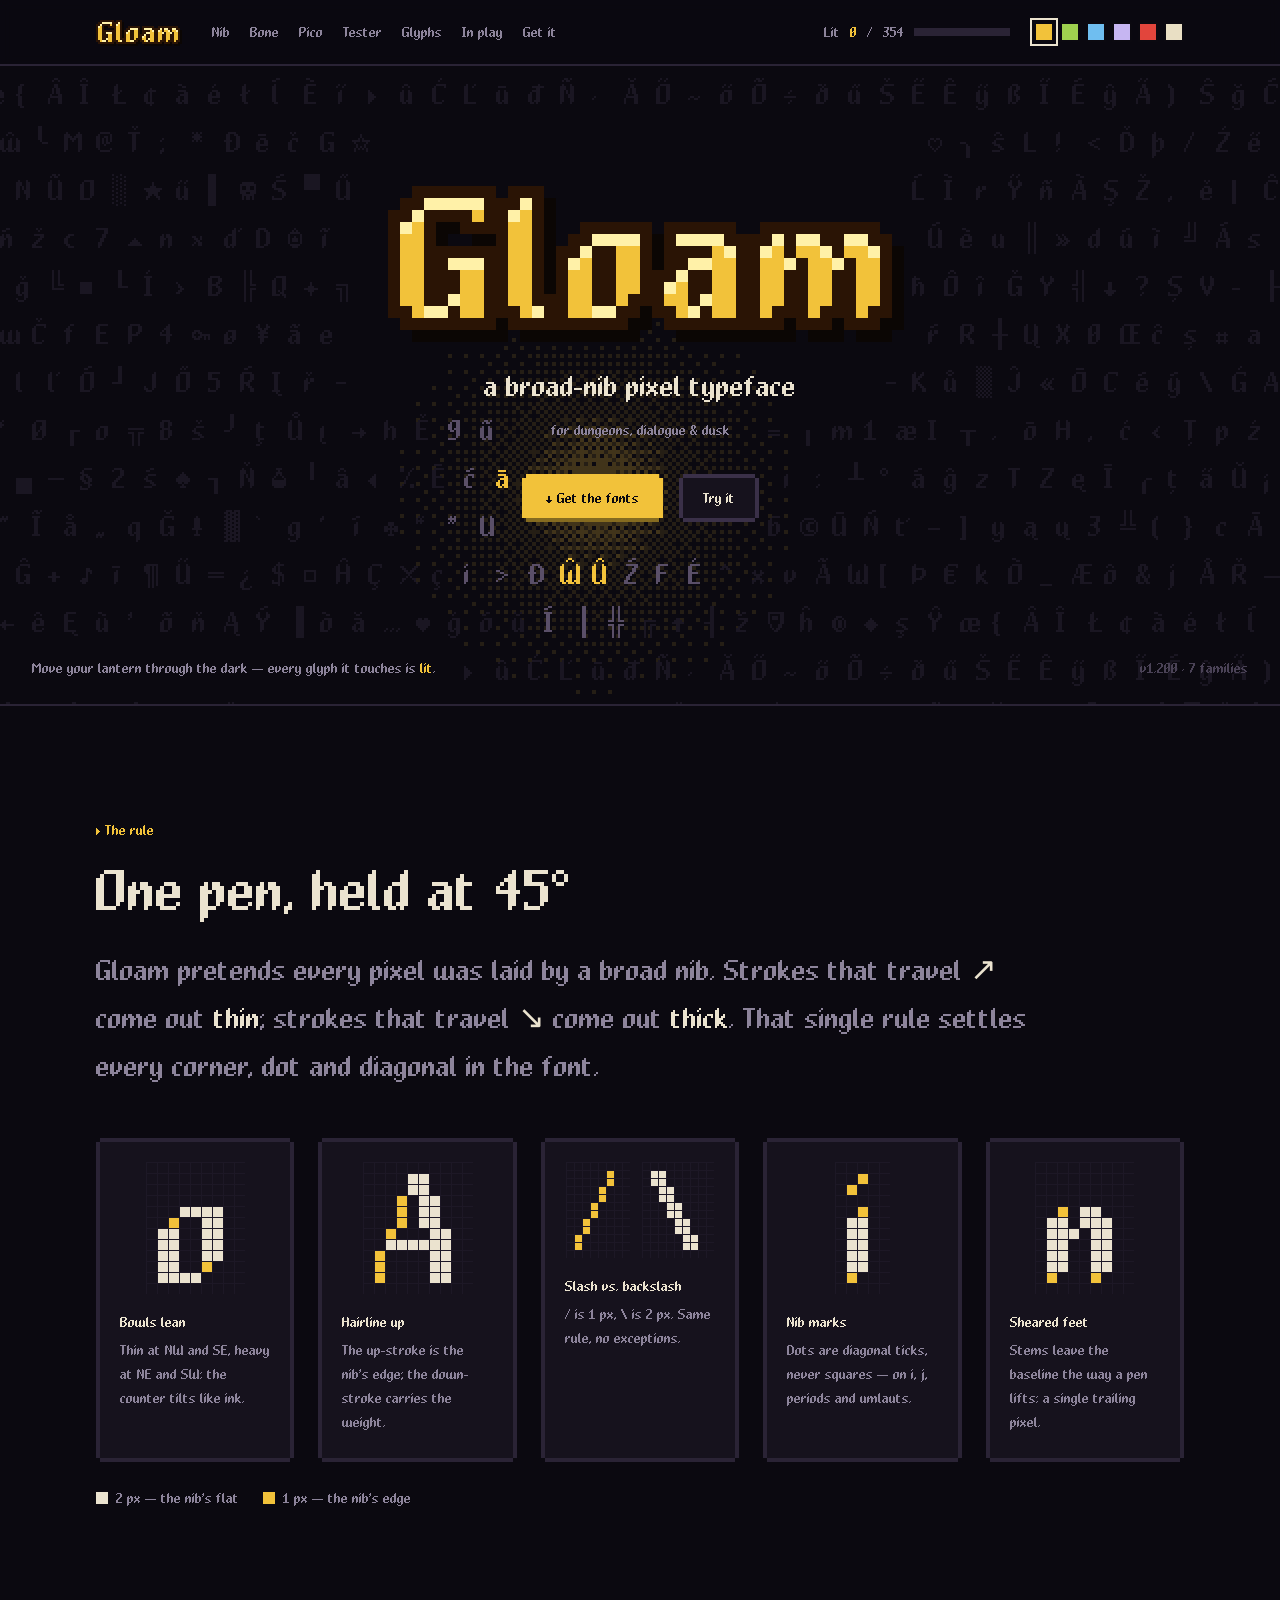
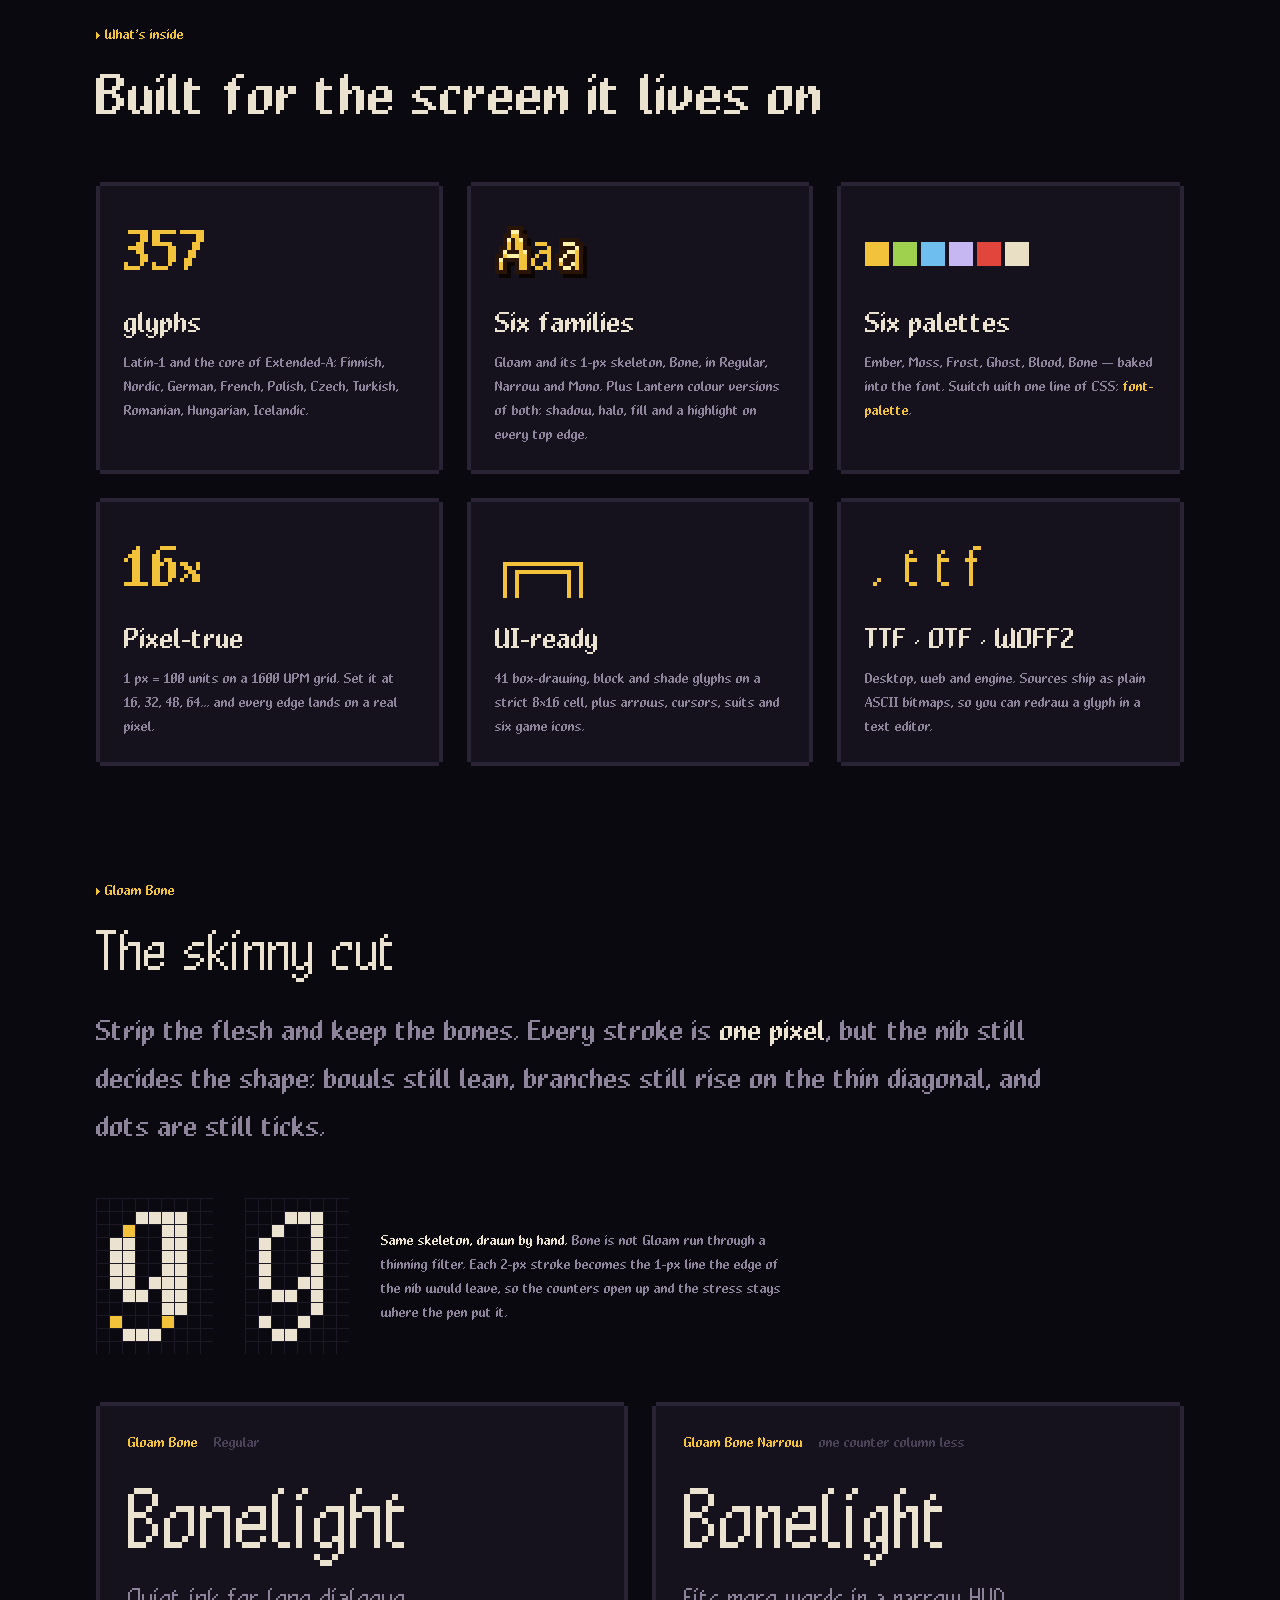
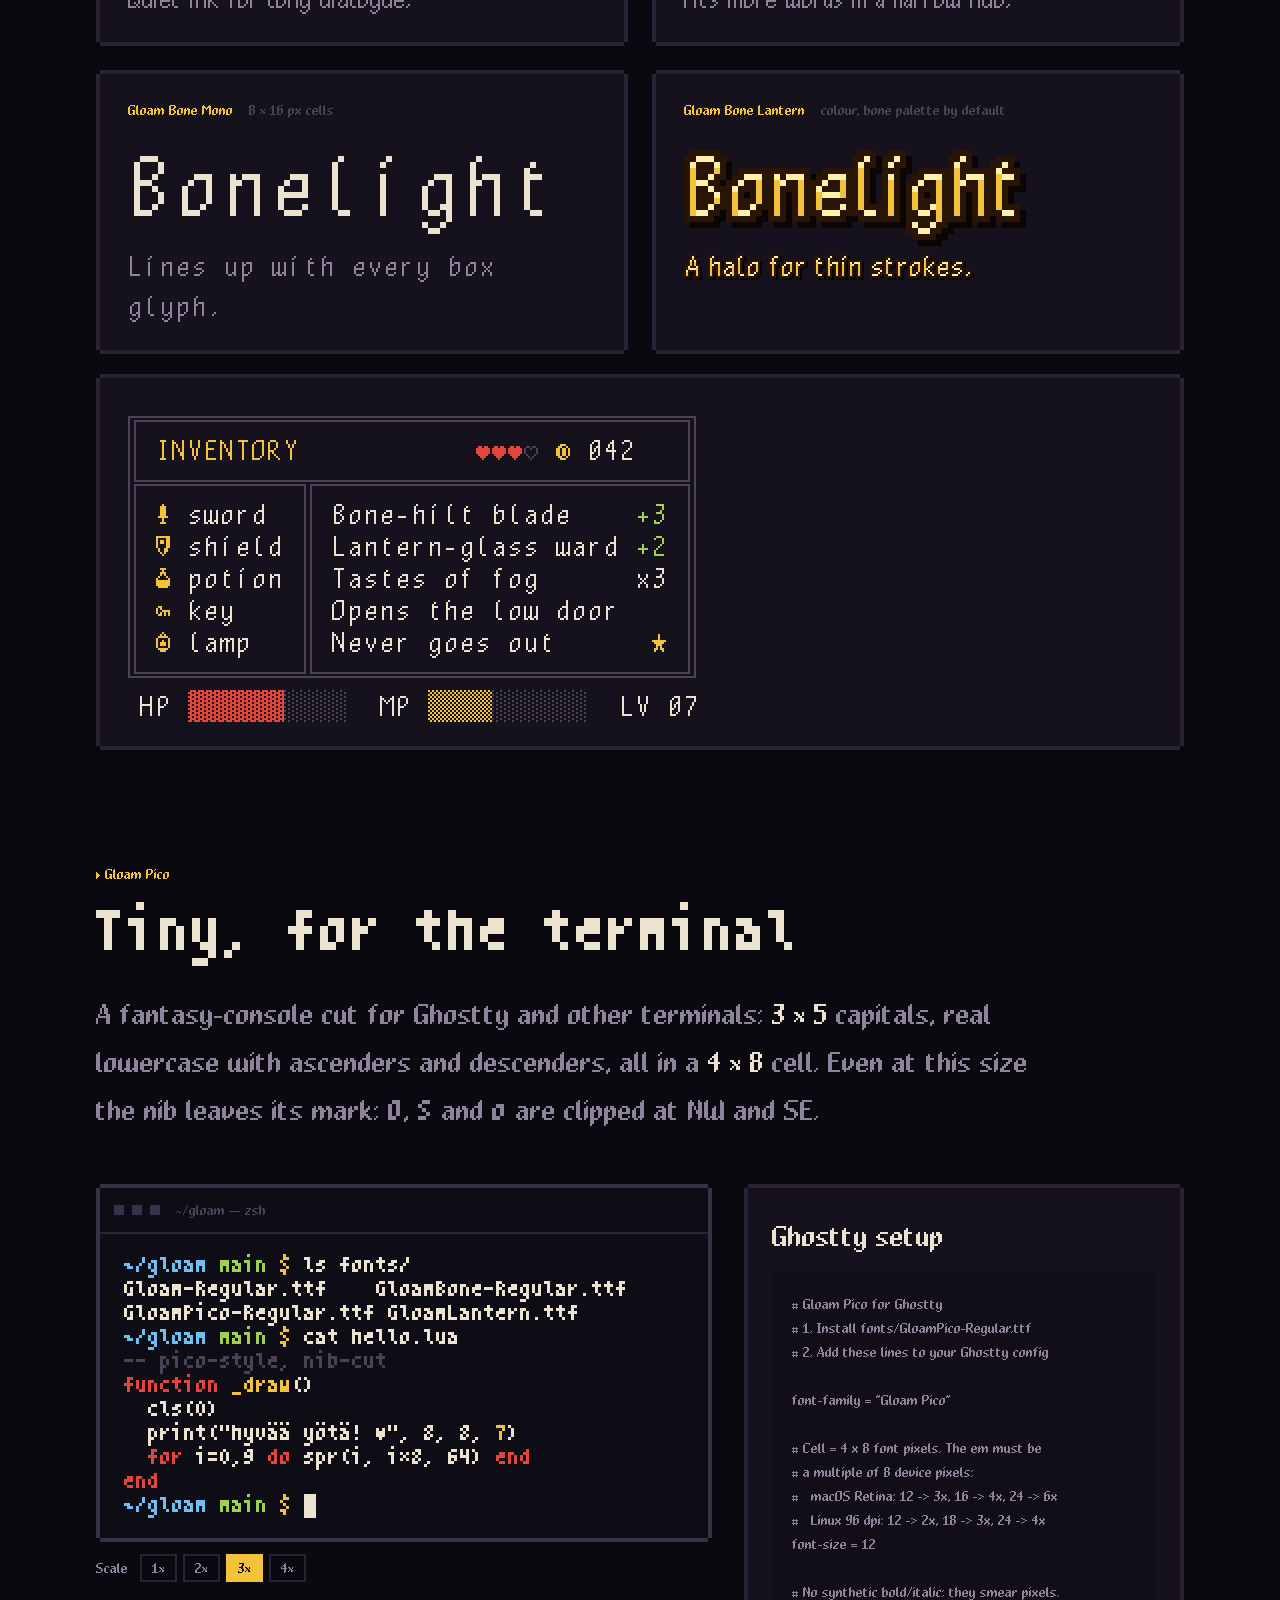
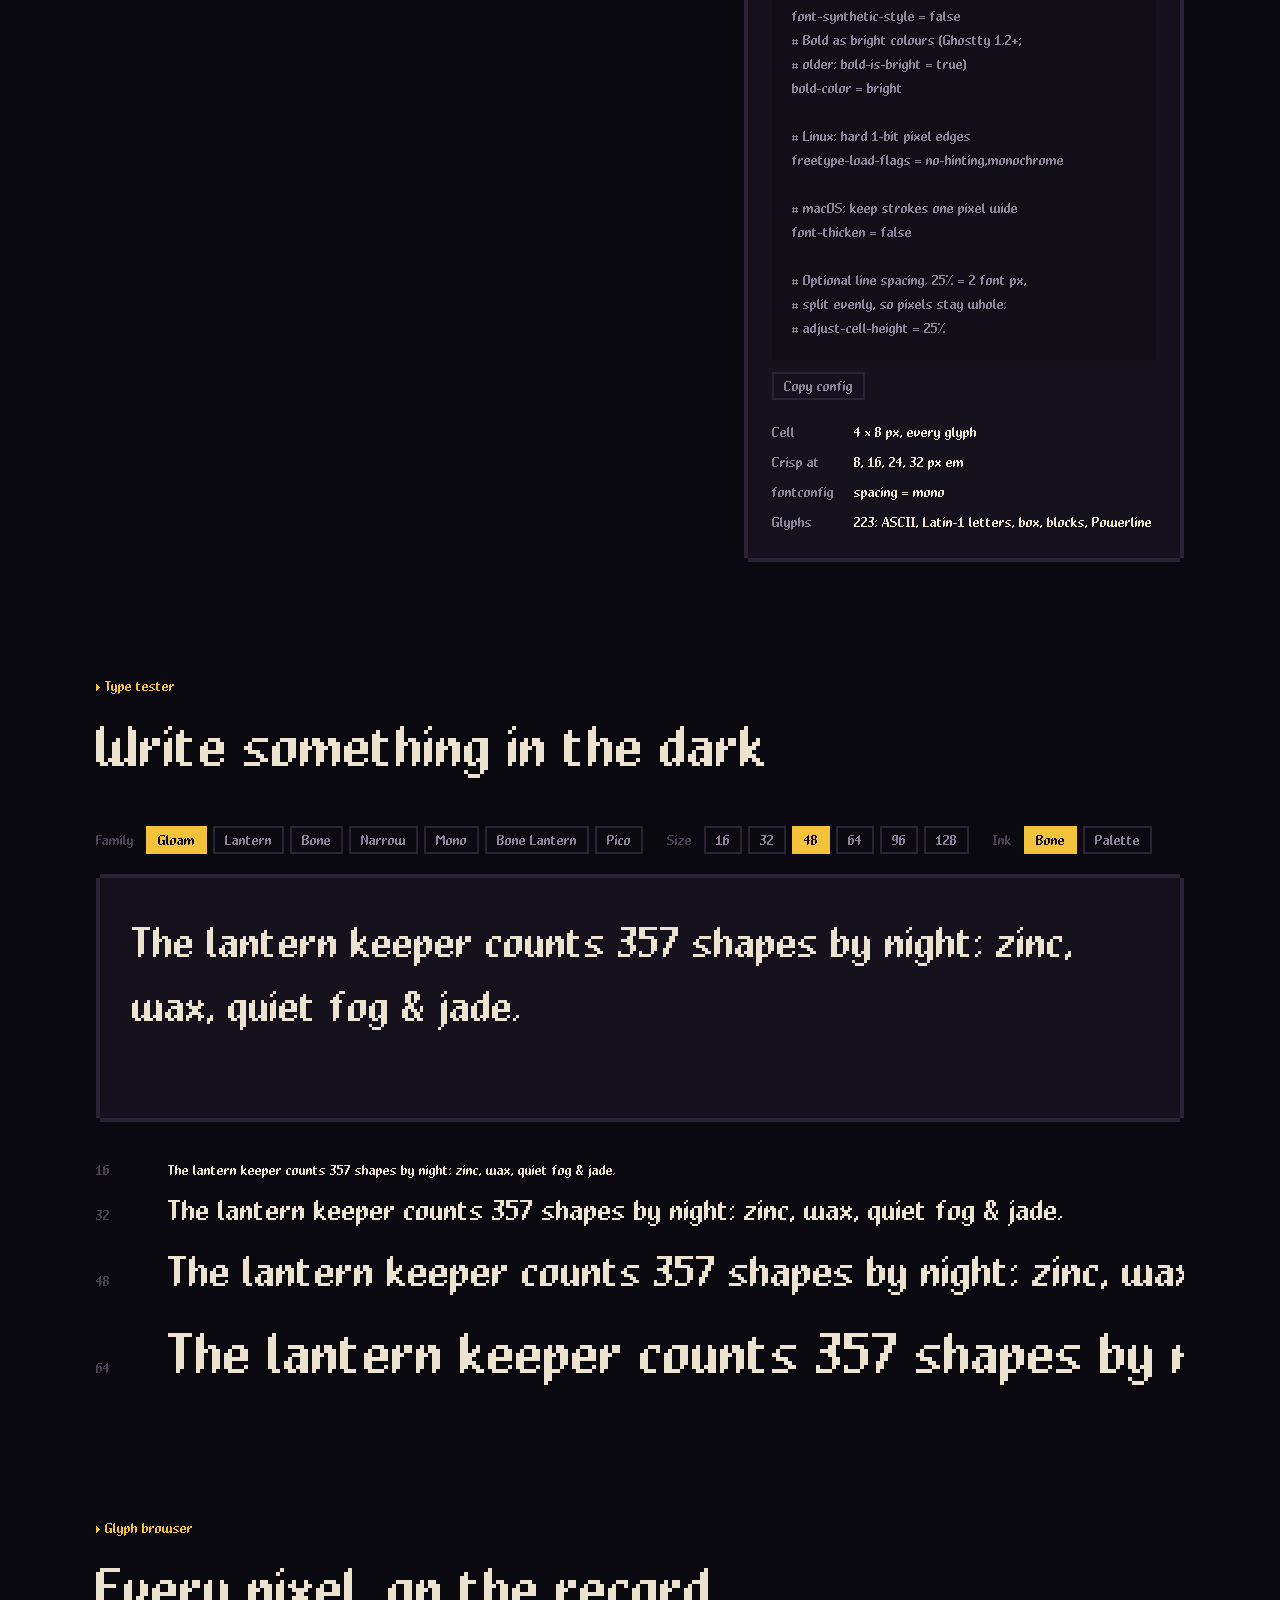
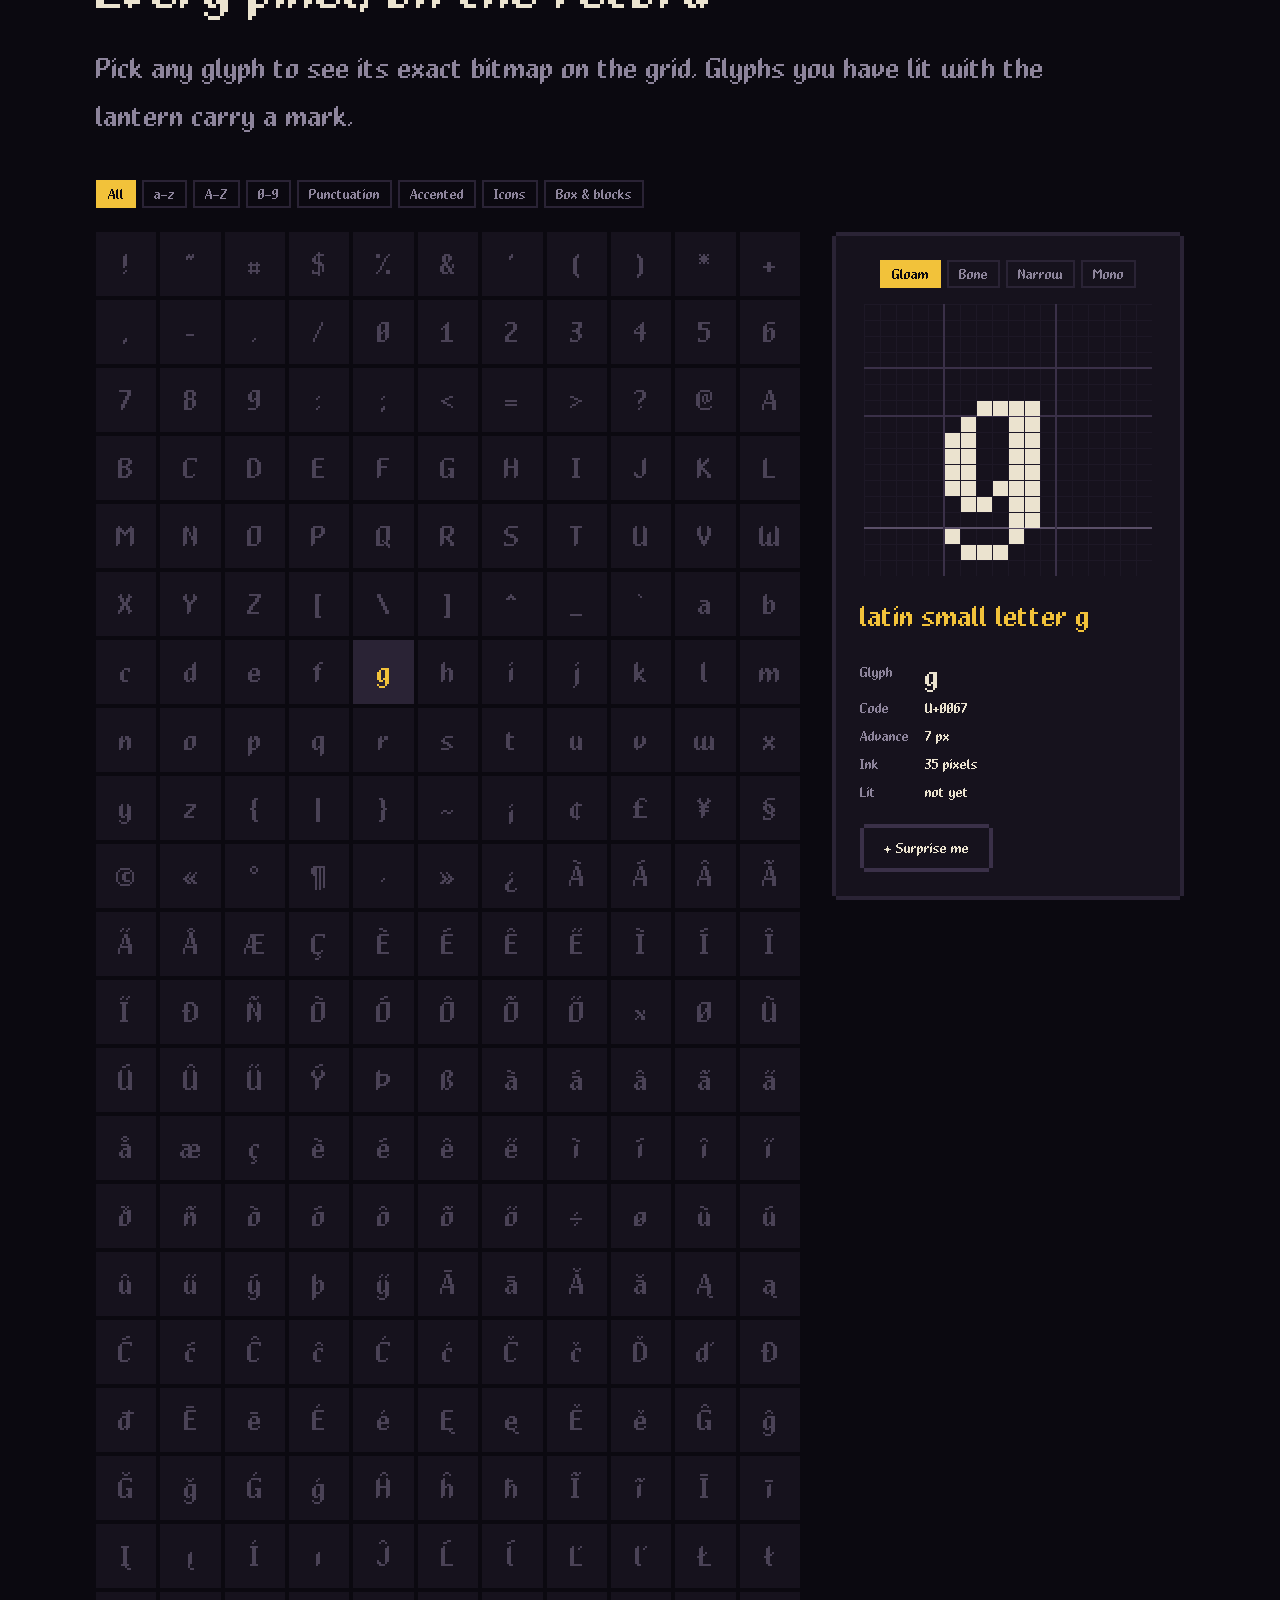
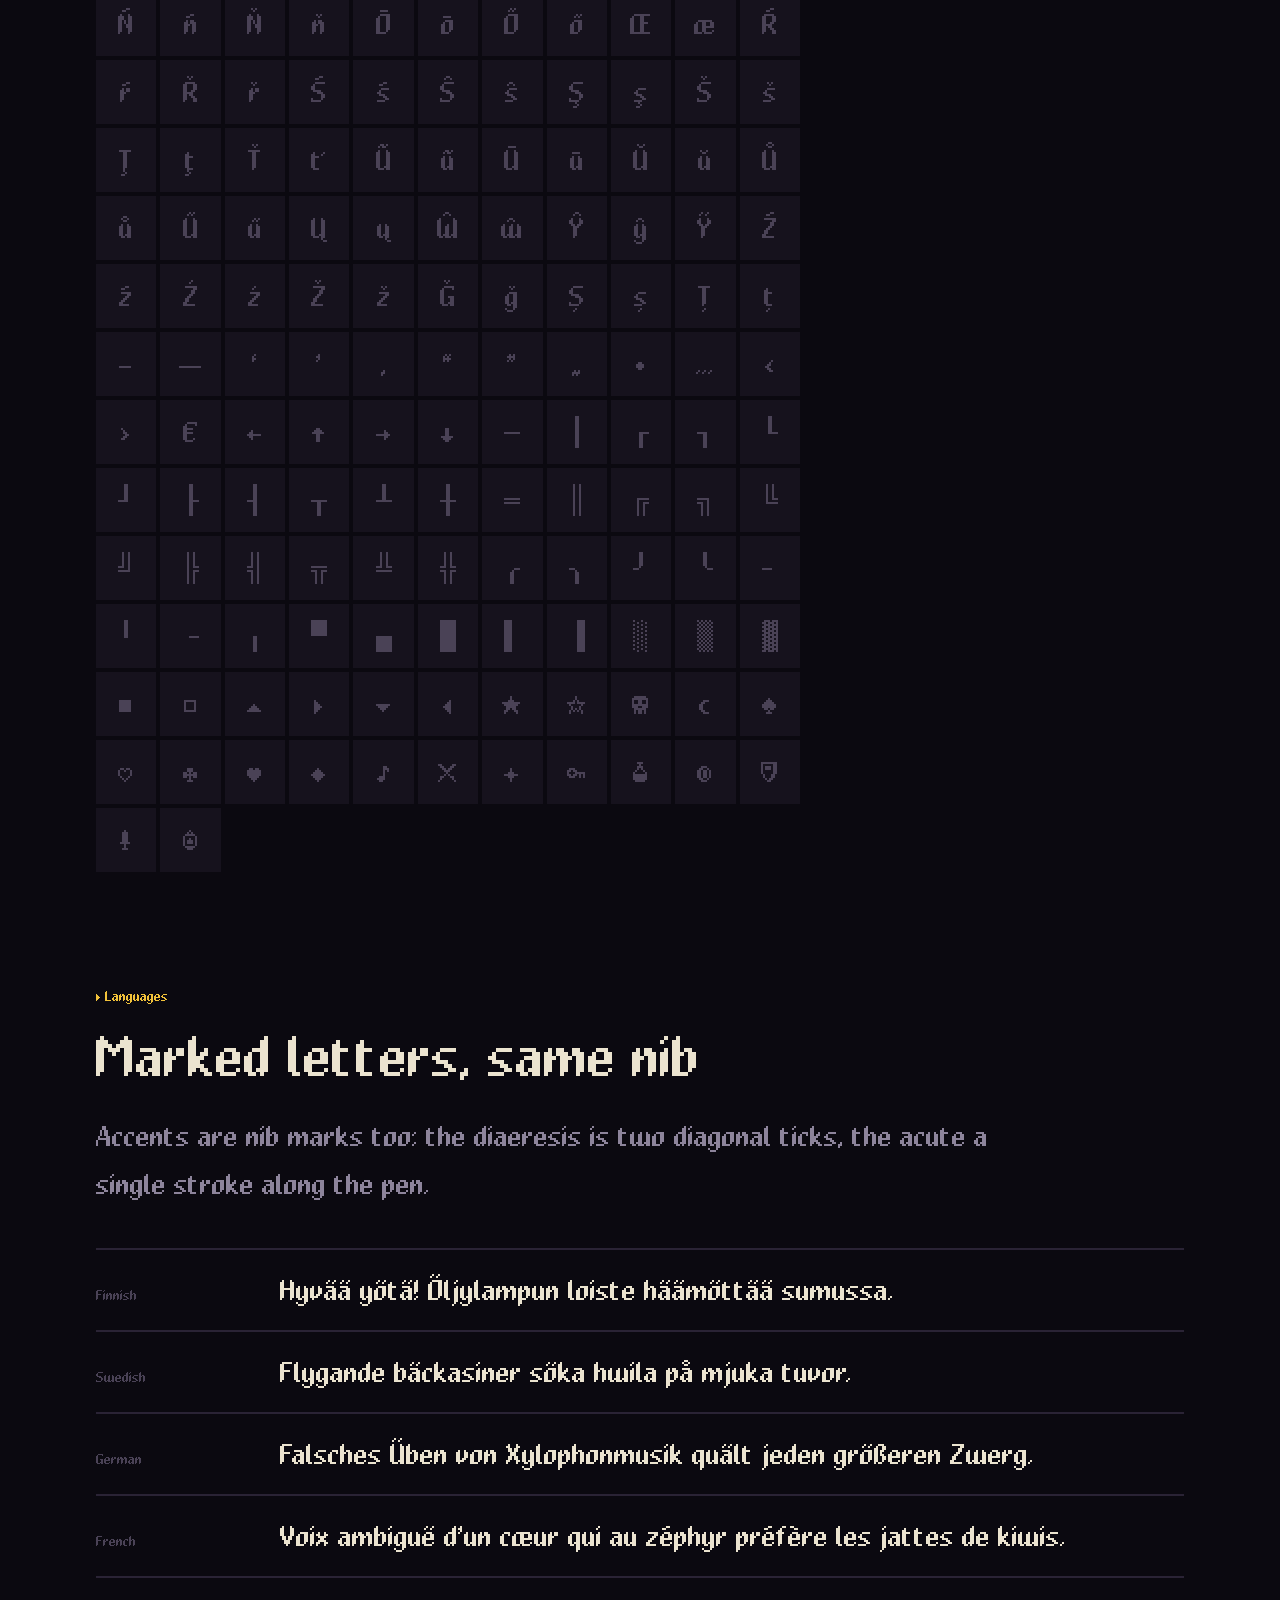
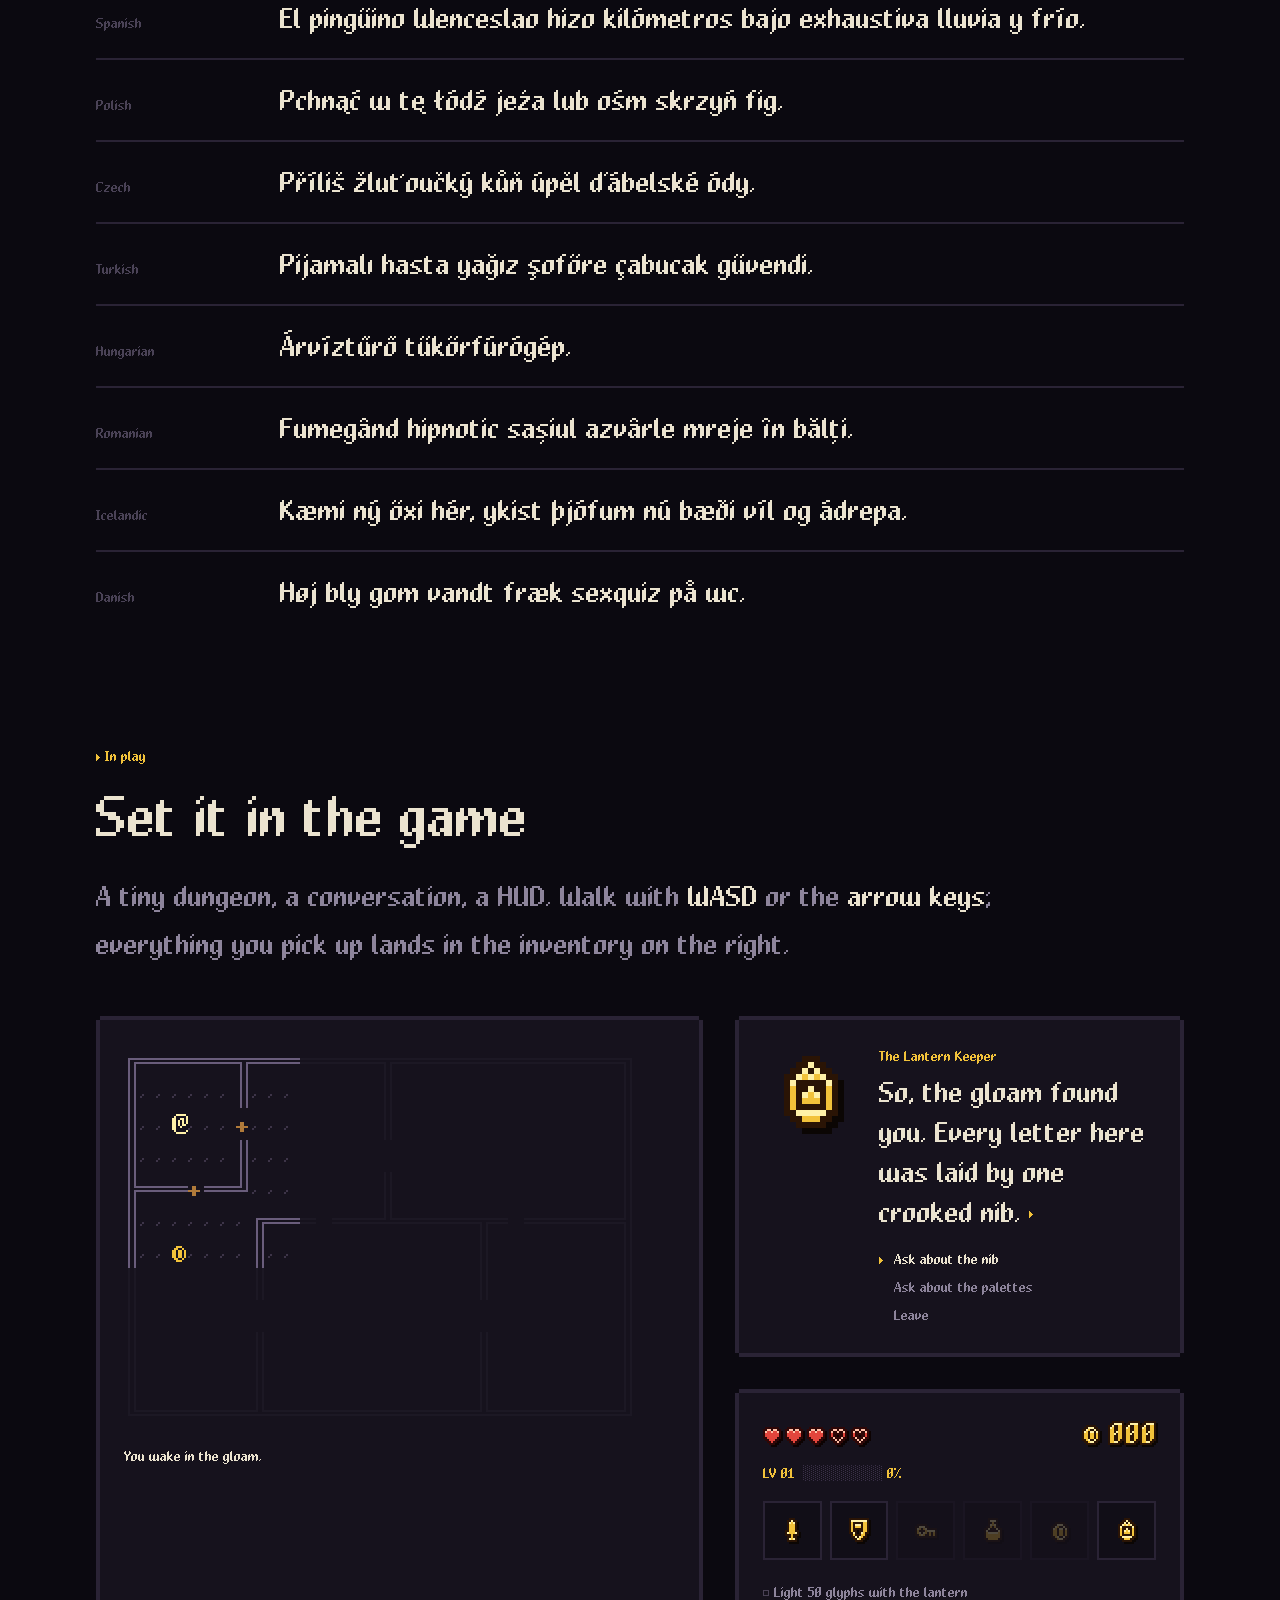
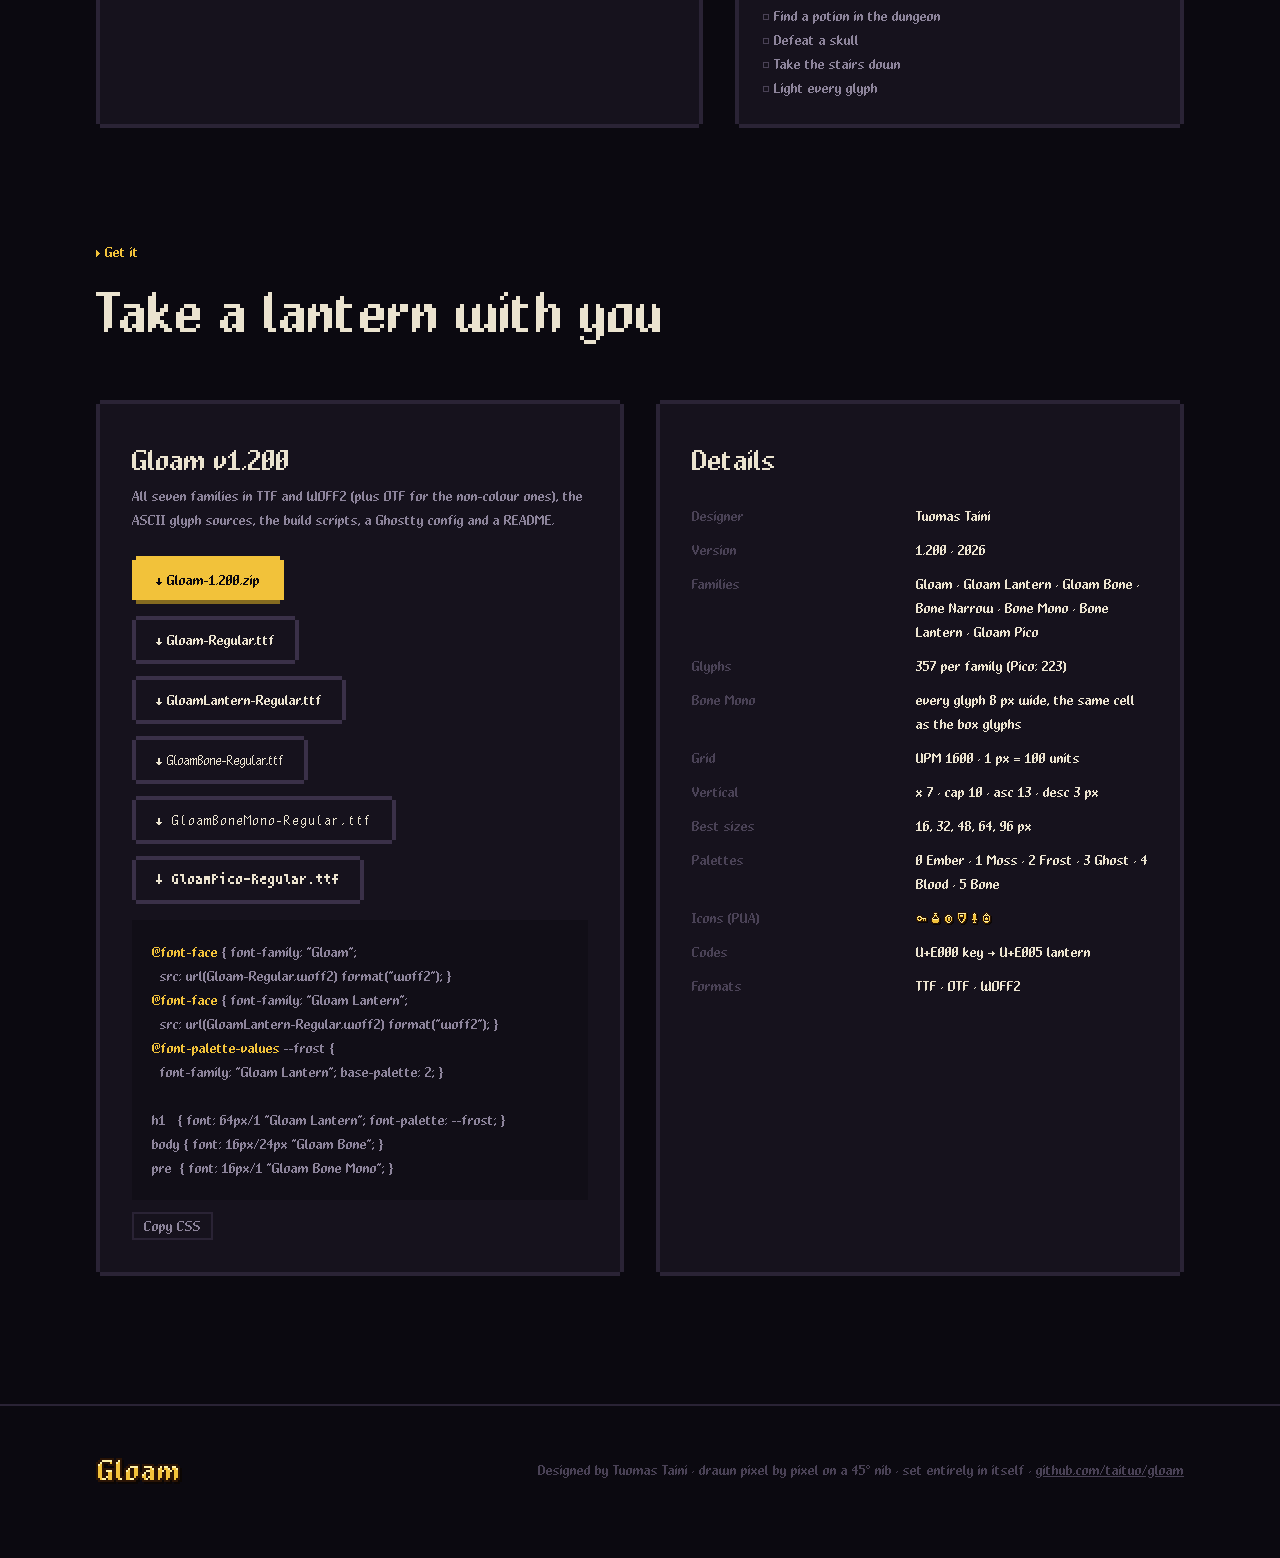
==== commit 8a10910f: "Add Gloam Pico: 4x8 fantasy-console terminal font - 3x5 capitals, real lowercase with ascenders/desc" ====
--- a/docs/index.html
+++ b/docs/index.html
@@ -5,12 +5,13 @@
 <meta name="viewport" content="width=device-width, initial-scale=1">
 <title>Gloam — a broad-nib pixel typeface</title>
 <style>
-@font-face{font-family:"Gloam";src:url([data-uri]) format("woff2");font-display:block}
-@font-face{font-family:"Gloam Lantern";src:url([data-uri]) format("woff2");font-display:block}
-@font-face{font-family:"Gloam Bone";src:url([data-uri]) format("woff2");font-display:block}
-@font-face{font-family:"Gloam Bone Narrow";src:url([data-uri]) format("woff2");font-display:block}
-@font-face{font-family:"Gloam Bone Mono";src:url([data-uri]) format("woff2");font-display:block}
-@font-face{font-family:"Gloam Bone Lantern";src:url([data-uri]) format("woff2");font-display:block}
+@font-face{font-family:"Gloam";src:url([data-uri]) format("woff2");font-display:block}
+@font-face{font-family:"Gloam Lantern";src:url([data-uri]) format("woff2");font-display:block}
+@font-face{font-family:"Gloam Bone";src:url([data-uri]) format("woff2");font-display:block}
+@font-face{font-family:"Gloam Bone Narrow";src:url([data-uri]) format("woff2");font-display:block}
+@font-face{font-family:"Gloam Bone Mono";src:url([data-uri]) format("woff2");font-display:block}
+@font-face{font-family:"Gloam Bone Lantern";src:url([data-uri]) format("woff2");font-display:block}
+@font-face{font-family:"Gloam Pico";src:url([data-uri]) format("woff2");font-display:block}
 @font-palette-values --b-bone{font-family:"Gloam Bone Lantern";base-palette:0}
 @font-palette-values --b-ember{font-family:"Gloam Bone Lantern";base-palette:1}
 @font-palette-values --b-moss{font-family:"Gloam Bone Lantern";base-palette:2}
@@ -50,6 +51,7 @@
 html[data-pal=bone] .blan{font-palette:--b-bone}
 .bone{font-family:"Gloam Bone",monospace}.bnar{font-family:"Gloam Bone Narrow",monospace}.bmono{font-family:"Gloam Bone Mono",monospace}
 .blan{font-family:"Gloam Bone Lantern","Gloam Bone",monospace}
+.pico{font-family:"Gloam Pico",monospace}
 .lan.p-blood{font-palette:--blood!important}
 .lan.p-ember{font-palette:--ember!important}
 
@@ -143,6 +145,20 @@
 .term{margin-top:24px;padding:24px;overflow:auto}
 .term pre{font:32px/32px "Gloam Bone Mono",monospace;color:var(--ink);margin:0;white-space:pre}
 .term pre .a{color:var(--acc)}.term pre .d{color:var(--faint)}.term pre .r{color:#e2453c}.term pre .g{color:#9fd14f}
+/* pico */
+.pico-grid{display:grid;grid-template-columns:minmax(0,1.4fr) minmax(0,1fr);gap:32px;margin-top:48px;align-items:start}
+.win{background:#0e0c14;box-shadow:0 -4px 0 0 var(--line2),0 4px 0 0 var(--line2),-4px 0 0 0 var(--line2),4px 0 0 0 var(--line2);margin:4px}
+.win .bar{display:flex;gap:8px;align-items:center;padding:10px 14px;border-bottom:2px solid var(--line);color:var(--faint)}
+.win .bar i{width:10px;height:10px;background:var(--line2);display:inline-block}
+.win .bar span{margin-left:8px}
+.win pre{font:24px/24px "Gloam Pico",monospace;padding:20px 24px;margin:0;white-space:pre;overflow:auto;color:var(--ink)}
+.win pre .b{color:#6fbef0}.win pre .g{color:#9fd14f}.win pre .a{color:var(--acc)}.win pre .r{color:#e2453c}.win pre .d{color:var(--faint)}
+.win pre .cur{background:var(--ink);animation:blink 1s steps(1) infinite}
+.picoscale{display:flex;gap:6px;margin-top:16px;align-items:center}
+.cfg .code{margin-top:0}
+.cfg .s32{margin-bottom:12px}
+.facts{margin-top:20px;display:grid;grid-template-columns:auto 1fr;gap:6px 20px;color:var(--dim)}
+.facts b{color:var(--ink);font-weight:normal}
 /* tester */
 .ctrl{display:flex;flex-wrap:wrap;gap:24px;align-items:center;margin-top:40px}
 .ctrl .grp{display:flex;gap:6px;align-items:center}
@@ -233,7 +249,7 @@
   .feat{grid-template-columns:1fr 1fr}
   .cuts{grid-template-columns:1fr}
   .bonepair{grid-template-columns:auto auto;}.bonepair p{grid-column:1/-1}
-  .play,.get{grid-template-columns:1fr}
+  .play,.get,.pico-grid{grid-template-columns:1fr}
   .gwrap{grid-template-columns:1fr}
   .loupe{position:static;order:-1}
 }
@@ -250,6 +266,7 @@
   .feat{grid-template-columns:1fr}
   .cut .w{font-size:64px;line-height:80px}.cut .t{font-size:16px;line-height:24px}
   .term pre{font-size:16px;line-height:16px}
+  .win pre{font-size:16px;line-height:16px;padding:14px}
   .langs div{grid-template-columns:1fr;gap:0}
   .langs p{font-size:16px;line-height:24px}
   .map{font-size:16px;line-height:16px}.map .r{height:16px}.map .c{width:8px}
@@ -262,7 +279,7 @@
 <body>
 <header class="bar"><div class="wrap in">
   <a class="mark lan" href="#hero">Gloam</a>
-  <nav><a href="#nib">Nib</a><a href="#bone">Bone</a><a href="#tester">Tester</a><a href="#glyphs">Glyphs</a><a href="#play">In play</a><a href="#get">Get it</a></nav>
+  <nav><a href="#nib">Nib</a><a href="#bone">Bone</a><a href="#pico">Pico</a><a href="#tester">Tester</a><a href="#glyphs">Glyphs</a><a href="#play">In play</a><a href="#get">Get it</a></nav>
   <div class="lit" title="Glyphs you have found with the lantern"><span class="lbl">Lit</span> <b id="litN">0</b>/<span id="litT">0</span><div class="meter"><i id="litBar"></i></div></div>
   <div class="pals" role="group" aria-label="Lantern palette" id="pals"></div>
 </div></header>
@@ -276,7 +293,7 @@
     <div class="ctas"><a class="btn" href="#get">&#x2193; Get the fonts</a><a class="btn ghost" href="#tester">Try it</a></div>
   </div>
   <div class="hero-hint">Move your lantern through the dark &mdash; every glyph it touches is <b>lit</b>.</div>
-  <div class="hero-ver">v1.100 &middot; 6 families</div>
+  <div class="hero-ver">v1.200 &middot; 7 families</div>
   <div class="toast px" id="toast"></div>
 </section>
 
@@ -317,11 +334,61 @@
   <div class="term px"><pre id="term"></pre></div>
 </section>
 
+<section class="blk" id="pico">
+  <div class="kicker">Gloam Pico</div>
+  <h2 class="pico">Tiny, for the terminal</h2>
+  <p class="lede">A fantasy-console cut for Ghostty and other terminals: <em>3 &times; 5</em> capitals, real lowercase with ascenders and descenders, all in a <em>4 &times; 8</em> cell. Even at this size the nib leaves its mark: <span class="pico">O</span>, <span class="pico">S</span> and <span class="pico">o</span> are clipped at NW and SE.</p>
+  <div class="pico-grid">
+    <div>
+      <div class="win"><div class="bar"><i></i><i></i><i></i><span>~/gloam &mdash; zsh</span></div><pre id="picoterm"></pre></div>
+      <div class="picoscale"><span class="dim" style="margin-right:6px">Scale</span><button class="chip" data-ps="8">1&times;</button><button class="chip" data-ps="16">2&times;</button><button class="chip" data-ps="24" aria-pressed="true">3&times;</button><button class="chip" data-ps="32">4&times;</button></div>
+    </div>
+    <div class="cfg px" style="padding:24px">
+      <div class="s32">Ghostty setup</div>
+      <div class="code" id="gcfg"># Gloam Pico for Ghostty
+# 1. Install fonts/GloamPico-Regular.ttf
+# 2. Add these lines to your Ghostty config
+
+font-family = "Gloam Pico"
+
+# Cell = 4 x 8 font pixels. The em must be
+# a multiple of 8 device pixels:
+#   macOS Retina: 12 -> 3x, 16 -> 4x, 24 -> 6x
+#   Linux 96 dpi: 12 -> 2x, 18 -> 3x, 24 -> 4x
+font-size = 12
+
+# No synthetic bold/italic: they smear pixels.
+font-synthetic-style = false
+# Bold as bright colours (Ghostty 1.2+;
+# older: bold-is-bright = true)
+bold-color = bright
+
+# Linux: hard 1-bit pixel edges
+freetype-load-flags = no-hinting,monochrome
+
+# macOS: keep strokes one pixel wide
+font-thicken = false
+
+# Optional line spacing. 25% = 2 font px,
+# split evenly, so pixels stay whole:
+# adjust-cell-height = 25%
+</div>
+      <div style="margin-top:12px"><button class="chip" id="gcopy">Copy config</button></div>
+      <div class="facts">
+        <span>Cell</span><b>4 &times; 8 px, every glyph</b>
+        <span>Crisp at</span><b>8, 16, 24, 32 px em</b>
+        <span>fontconfig</span><b>spacing = mono</b>
+        <span>Glyphs</span><b>223: ASCII, Latin-1 letters, box, blocks, Powerline</b>
+      </div>
+    </div>
+  </div>
+</section>
+
 <section class="blk" id="tester">
   <div class="kicker">Type tester</div>
   <h2>Write something in the dark</h2>
   <div class="ctrl">
-    <div class="grp"><span class="lbl">Family</span><button class="chip" data-fam="Gloam" aria-pressed="true">Gloam</button><button class="chip" data-fam="lan" aria-pressed="false">Lantern</button><button class="chip" data-fam="bone" aria-pressed="false">Bone</button><button class="chip" data-fam="bnar" aria-pressed="false">Narrow</button><button class="chip" data-fam="bmono" aria-pressed="false">Mono</button><button class="chip" data-fam="blan" aria-pressed="false">Bone Lantern</button></div>
+    <div class="grp"><span class="lbl">Family</span><button class="chip" data-fam="Gloam" aria-pressed="true">Gloam</button><button class="chip" data-fam="lan" aria-pressed="false">Lantern</button><button class="chip" data-fam="bone" aria-pressed="false">Bone</button><button class="chip" data-fam="bnar" aria-pressed="false">Narrow</button><button class="chip" data-fam="bmono" aria-pressed="false">Mono</button><button class="chip" data-fam="blan" aria-pressed="false">Bone Lantern</button><button class="chip" data-fam="pico" aria-pressed="false">Pico</button></div>
     <div class="grp" id="sizes"><span class="lbl">Size</span></div>
     <div class="grp"><span class="lbl">Ink</span><button class="chip" data-ink="ink" aria-pressed="true">Bone</button><button class="chip" data-ink="acc" aria-pressed="false">Palette</button></div>
   </div>
@@ -383,14 +450,15 @@
   <h2>Take a lantern with you</h2>
   <div class="get">
     <div class="px">
-      <div class="s32">Gloam v1.100</div>
-      <p class="dim">All six families in TTF and WOFF2 (plus OTF for the outline ones), the ASCII glyph sources, the build scripts and a README.</p>
+      <div class="s32">Gloam v1.200</div>
+      <p class="dim">All seven families in TTF and WOFF2 (plus OTF for the non-colour ones), the ASCII glyph sources, the build scripts, a Ghostty config and a README.</p>
       <div class="dl" id="dl">
-        <button class="btn" data-file="zip">&#x2193; Gloam-1.100.zip</button>
+        <button class="btn" data-file="zip">&#x2193; Gloam-1.200.zip</button>
         <button class="btn ghost" data-file="reg">&#x2193; Gloam-Regular.ttf</button>
         <button class="btn ghost" data-file="lan">&#x2193; GloamLantern-Regular.ttf</button>
         <button class="btn ghost bone" data-file="bone">&#x2193; GloamBone-Regular.ttf</button>
         <button class="btn ghost bmono" data-file="bmono">&#x2193; GloamBoneMono-Regular.ttf</button>
+        <button class="btn ghost pico" data-file="pico">&#x2193; GloamPico-Regular.ttf</button>
       </div>
       <p class="note" id="dlnote"></p>
       <div class="code" id="css"><b>@font-face</b> { font-family: "Gloam";
@@ -409,9 +477,9 @@
       <div class="s32">Details</div>
       <div class="spec">
         <span>Designer</span><div>Tuomas Taini</div>
-        <span>Version</span><div>1.100 &middot; 2026</div>
-        <span>Families</span><div>Gloam &middot; Gloam Lantern &middot; Gloam Bone &middot; Bone Narrow &middot; Bone Mono &middot; Bone Lantern</div>
-        <span>Glyphs</span><div>357 per family</div>
+        <span>Version</span><div>1.200 &middot; 2026</div>
+        <span>Families</span><div>Gloam &middot; Gloam Lantern &middot; Gloam Bone &middot; Bone Narrow &middot; Bone Mono &middot; Bone Lantern &middot; Gloam Pico</div>
+        <span>Glyphs</span><div>357 per family (Pico: 223)</div>
         <span>Bone Mono</span><div>every glyph 8 px wide, the same cell as the box glyphs</div>
         <span>Grid</span><div>UPM 1600 &middot; 1 px = 100 units</div>
         <span>Vertical</span><div>x 7 &middot; cap 10 &middot; asc 13 &middot; desc 3 px</div>
@@ -432,11 +500,12 @@
 <script id="gdata-bone" type="application/json">[[" ","space",4,0,0,[],"punct"],["!","exclamation mark",2,0,9,["1","1","1","1","1","1","1","0","1","1"],"punct"],["\"","quotation mark",5,0,9,["0101","1111","1010"],"punct"],["#","number sign",7,0,5,["010010","111111","010010","010010","111111","010010"],"punct"],["$","dollar sign",7,0,10,["000100","001110","010100","100100","100100","011100","000110","000101","000101","100101","111100","000100"],"punct"],["%","percent sign",8,0,9,["1100001","1100010","0000100","0000100","0001000","0001000","0010000","0010000","0100011","1000011"],"punct"],["&","ampersand",7,0,9,["011000","100100","100100","101000","010000","101001","100101","100010","100010","011101"],"punct"],["'","apostrophe",3,0,9,["01","11","10"],"punct"],["(","left parenthesis",4,0,9,["001","010","100","100","100","100","100","100","100","100","010","001"],"punct"],[")","right parenthesis",4,0,9,["100","010","001","001","001","001","001","001","001","001","010","100"],"punct"],["*","asterisk",6,0,9,["10101","01110","11111","01110","10101"],"punct"],["+","plus sign",6,0,5,["00100","00100","11111","00100","00100"],"punct"],[",","comma",3,0,1,["01","11","10"],"punct"],["-","hyphen-minus",5,0,3,["1111"],"punct"],[".","full stop",3,0,1,["01","10"],"punct"],["/","solidus",6,0,9,["00001","00001","00010","00010","00100","00100","01000","01000","10000","10000"],"punct"],["0","digit zero",6,0,9,["00111","01001","10001","10011","10101","10101","11001","10001","10010","11100"],"fig"],["1","digit one",6,0,9,["00100","01100","10100","00100","00100","00100","00100","00100","00100","11111"],"fig"],["2","digit two",6,0,9,["01110","10001","00001","00001","00010","00100","01000","10000","10000","11111"],"fig"],["3","digit three",6,0,9,["01111","00001","00001","00010","01110","00001","00001","00001","10010","11100"],"fig"],["4","digit four",6,0,9,["00010","00110","01010","01010","10010","11111","00010","00010","00010","00010"],"fig"],["5","digit five",6,0,9,["11111","10000","10000","11110","00001","00001","00001","00001","10010","11100"],"fig"],["6","digit six",6,0,9,["00111","01000","10000","10111","11001","10001","10001","10001","10010","11100"],"fig"],["7","digit seven",6,0,9,["11111","00001","00001","00010","00010","00100","00100","01000","01000","01000"],"fig"],["8","digit eight",6,0,9,["01110","10001","10001","10010","01110","10001","10001","10001","10010","11100"],"fig"],["9","digit nine",6,0,9,["00111","01001","10001","10001","10011","01101","00001","00001","00010","11100"],"fig"],[":","colon",3,0,6,["01","10","00","00","00","01","10"],"punct"],[";","semicolon",3,0,6,["01","10","00","00","00","01","11","10"],"punct"],["<","less-than sign",6,0,6,["00001","00110","11000","01000","00110","00001"],"punct"],["=","equals sign",7,0,4,["111111","000000","111111"],"punct"],[">","greater-than sign",6,0,6,["10000","01100","00011","00010","01100","10000"],"punct"],["?","question mark",6,0,9,["01110","10001","00001","00001","00010","00100","00100","00000","00100","00100"],"punct"],["@","commercial at",8,0,9,["0011110","0100001","1001101","1010101","1010101","1001010","1000000","1000000","0100001","0011110"],"punct"],["A","latin capital letter a",7,0,9,["000100","000100","001010","001010","001010","010001","011111","100001","100001","100001"],"upper"],["B","latin capital letter b",6,0,9,["01110","10001","10001","10010","11100","10010","10001","10001","10010","11100"],"upper"],["C","latin capital letter c",7,0,9,["001111","010001","100000","100000","100000","100000","100000","100000","100010","011100"],"upper"],["D","latin capital letter d",7,0,9,["011100","100010","100001","100001","100001","100001","100001","100001","100010","111100"],"upper"],["E","latin capital letter e",6,0,9,["01111","10000","10000","10000","11110","10000","10000","10000","10000","11111"],"upper"],["F","latin capital letter f",6,0,9,["01111","10000","10000","10000","11110","10000","10000","10000","10000","10000"],"upper"],["G","latin capital letter g",7,0,9,["001111","010001","100000","100000","100000","100111","100001","100001","100011","011101"],"upper"],["H","latin capital letter h",7,0,9,["100001","100001","100001","100001","111111","100001","100001","100001","100001","100001"],"upper"],["I","latin capital letter i",4,0,9,["111","010","010","010","010","010","010","010","010","111"],"upper"],["J","latin capital letter j",6,0,9,["00001","00001","00001","00001","00001","00001","00001","10001","10010","01100"],"upper"],["K","latin capital letter k",7,0,9,["100001","100010","100100","101000","110000","101000","100100","100010","100001","100001"],"upper"],["L","latin capital letter l",6,0,9,["10000","10000","10000","10000","10000","10000","10000","10000","10000","11111"],"upper"],["M","latin capital letter m",8,0,9,["1000001","1100011","1010101","1001001","1000001","1000001","1000001","1000001","1000001","1000001"],"upper"],["N","latin capital letter n",7,0,9,["100001","110001","101001","101001","100101","100101","100011","100011","100001","100001"],"upper"],["O","latin capital letter o",7,0,9,["001111","010001","100001","100001","100001","100001","100001","100001","100010","111100"],"upper"],["P","latin capital letter p",6,0,9,["01110","10001","10001","10001","10010","11100","10000","10000","10000","10000"],"upper"],["Q","latin capital letter q",7,0,9,["001111","010001","100001","100001","100001","100001","100001","100101","100010","111101"],"upper"],["R","latin capital letter r",7,0,9,["011100","100010","100010","100010","100100","111000","101000","100100","100010","100001"],"upper"],["S","latin capital letter s",7,0,9,["001111","010000","100000","100000","011100","000010","000001","000001","100010","111100"],"upper"],["T","latin capital letter t",6,0,9,["11111","00100","00100","00100","00100","00100","00100","00100","00100","00100"],"upper"],["U","latin capital letter u",7,0,9,["100001","100001","100001","100001","100001","100001","100001","100001","100011","011101"],"upper"],["V","latin capital letter v",6,0,9,["10001","10001","10001","10001","01010","01010","01010","01010","00100","00100"],"upper"],["W","latin capital letter w",8,0,9,["1000001","1000001","1000001","1001001","1001001","1001001","1001001","1001001","1011011","1101101"],"upper"],["X","latin capital letter x",7,0,9,["100001","100001","010010","010010","001100","001100","010010","010010","100001","100001"],"upper"],["Y","latin capital letter y",6,0,9,["10001","10001","01010","01010","00100","00100","00100","00100","00100","00100"],"upper"],["Z","latin capital letter z",7,0,9,["011111","000001","000010","000010","000100","001000","010000","010000","100000","111110"],"upper"],["[","left square bracket",3,0,9,["11","10","10","10","10","10","10","10","10","10","10","11"],"punct"],["\\","reverse solidus",6,0,9,["10000","10000","01000","01000","00100","00100","00010","00010","00001","00001"],"punct"],["]","right square bracket",3,0,9,["11","01","01","01","01","01","01","01","01","01","01","11"],"punct"],["^","circumflex accent",6,0,9,["00100","01110","11011"],"punct"],["_","low line",7,0,-1,["111111"],"punct"],["`","grave accent",3,0,9,["10","01"],"punct"],["a","latin small letter a",6,0,6,["01110","00001","00111","01001","10001","10011","01101"],"lower"],["b","latin small letter b",6,0,9,["01000","10000","10000","10111","11001","10001","10001","10001","10010","11100"],"lower"],["c","latin small letter c",6,0,6,["00111","01001","10000","10000","10000","10000","01110"],"lower"],["d","latin small letter d",6,0,9,["00001","00001","00001","00111","01001","10001","10001","10001","10011","01101"],"lower"],["e","latin small letter e",6,0,6,["00111","01001","10001","11111","10000","10001","01110"],"lower"],["f","latin small letter f",5,0,9,["0011","0100","0100","1110","0100","0100","0100","0100","0100","0100"],"lower"],["g","latin small letter g",6,0,6,["00111","01001","10001","10001","10001","10011","01101","00001","10010","01100"],"lower"],["h","latin small letter h",6,0,9,["01000","10000","10000","10111","11001","10001","10001","10001","10001","10001"],"lower"],["i","latin small letter i",3,0,9,["01","10","00","10","10","10","10","10","10","10"],"lower"],["j","latin small letter j",4,0,9,["001","010","000","010","010","010","010","010","010","010","010","010","100"],"lower"],["k","latin small letter k",6,0,9,["01000","10000","10000","10001","10010","10100","11000","10100","10010","10001"],"lower"],["l","latin small letter l",4,0,9,["010","100","100","100","100","100","100","100","100","011"],"lower"],["m","latin small letter m",8,0,6,["1011011","1101101","1001001","1001001","1001001","1001001","1001001"],"lower"],["n","latin small letter n",6,0,6,["10111","11001","10001","10001","10001","10001","10001"],"lower"],["o","latin small letter o",6,0,6,["00111","01001","10001","10001","10001","10010","11100"],"lower"],["p","latin small letter p",6,0,6,["10111","11001","10001","10001","10001","10010","11100","10000","10000","10000"],"lower"],["q","latin small letter q",6,0,6,["00111","01001","10001","10001","10001","10011","01101","00001","00001","00001"],"lower"],["r","latin small letter r",5,0,6,["1011","1100","1000","1000","1000","1000","1000"],"lower"],["s","latin small letter s",6,0,6,["00111","01000","10000","01110","00001","00010","11100"],"lower"],["t","latin small letter t",5,0,8,["010","100","111","100","100","100","100","100","011"],"lower"],["u","latin small letter u",6,0,6,["10001","10001","10001","10001","10001","10011","01101"],"lower"],["v","latin small letter v",6,0,6,["10001","10001","10001","01010","01010","00100","00100"],"lower"],["w","latin small letter w",8,0,6,["1001001","1001001","1001001","1001001","1001001","1011011","1101101"],"lower"],["x","latin small letter x",6,0,6,["10001","10001","01010","00100","01010","10001","10001"],"lower"],["y","latin small letter y",6,0,6,["10001","10001","10001","10001","10001","10011","01101","00001","10010","01100"],"lower"],["z","latin small letter z",6,0,6,["01111","00001","00010","00100","01000","10000","11110"],"lower"],["{","left curly bracket",4,0,9,["001","010","010","010","010","100","010","010","010","010","010","001"],"punct"],["|","vertical line",2,0,9,["1","1","1","1","1","1","1","1","1","1","1","1"],"punct"],["}","right curly bracket",4,0,9,["100","010","010","010","010","001","010","010","010","010","010","100"],"punct"],["~","tilde",7,0,3,["011001","100110"],"punct"],[" ","no-break space",4,0,0,[],"punct"],["¡","inverted exclamation mark",2,0,6,["1","1","0","1","1","1","1","1","1","1"],"punct"],["¢","cent sign",6,0,7,["00010","00111","01010","10010","10010","10010","10010","01111","00010"],"punct"],["£","pound sign",7,0,9,["000110","001001","010000","010000","111100","010000","010000","010000","010000","111111"],"punct"],["¥","yen sign",6,0,9,["10001","10001","01010","00100","11111","00100","11111","00100","00100","00100"],"punct"],["§","section sign",6,0,9,["00111","01000","10000","01100","10010","10001","01001","00110","00001","10010","11100"],"punct"],["©","copyright sign",10,0,8,["001111100","010000010","100011101","100110001","100110001","100110001","100011101","010000010","001111100"],"punct"],["«","left-pointing double angle quotation mark",8,0,6,["0001001","0010010","0100100","1001000","0100100","0010010"],"punct"],["°","degree sign",5,0,9,["0110","1001","1001","0110"],"punct"],["¶","pilcrow sign",7,0,9,["011111","111010","111010","111010","011010","001010","001010","001010","001010","001010","001010","001010"],"punct"],["·","middle dot",3,0,3,["01","10"],"punct"],["»","right-pointing double angle quotation mark",8,0,6,["1001000","0100100","0010010","0001001","0010010","0100100"],"punct"],["¿","inverted question mark",6,0,6,["00100","00100","00000","00100","00100","01000","10000","10000","10001","01110"],"punct"],["À","latin capital letter a with grave",7,0,12,["011000","000110","000000","000100","000100","001010","001010","001010","010001","011111","100001","100001","100001"],"accent"],["Á","latin capital letter a with acute",7,0,12,["000110","011000","000000","000100","000100","001010","001010","001010","010001","011111","100001","100001","100001"],"accent"],["Â","latin capital letter a with circumflex",7,0,12,["001100","010010","000000","000100","000100","001010","001010","001010","010001","011111","100001","100001","100001"],"accent"],["Ã","latin capital letter a with tilde",7,0,12,["001101","010110","000000","000100","000100","001010","001010","001010","010001","011111","100001","100001","100001"],"accent"],["Ä","latin capital letter a with diaeresis",7,0,12,["001001","010010","000000","000100","000100","001010","001010","001010","010001","011111","100001","100001","100001"],"accent"],["Å","latin capital letter a with ring above",7,0,12,["001100","010010","001100","000100","000100","001010","001010","001010","010001","011111","100001","100001","100001"],"accent"],["Æ","latin capital letter ae",10,0,9,["000111111","000110000","001010000","001010000","001011110","010010000","011110000","100010000","100010000","100011111"],"accent"],["Ç","latin capital letter c with cedilla",7,0,9,["001111","010001","100000","100000","100000","100000","100000","100000","100010","011100","001000","000100","011000"],"accent"],["È","latin capital letter e with grave",6,0,12,["01100","00011","00000","01111","10000","10000","10000","11110","10000","10000","10000","10000","11111"],"accent"],["É","latin capital letter e with acute",6,0,12,["00011","01100","00000","01111","10000","10000","10000","11110","10000","10000","10000","10000","11111"],"accent"],["Ê","latin capital letter e with circumflex",6,0,12,["00110","01001","00000","01111","10000","10000","10000","11110","10000","10000","10000","10000","11111"],"accent"],["Ë","latin capital letter e with diaeresis",6,0,12,["01001","10010","00000","01111","10000","10000","10000","11110","10000","10000","10000","10000","11111"],"accent"],["Ì","latin capital letter i with grave",5,0,12,["1100","0011","0000","1110","0100","0100","0100","0100","0100","0100","0100","0100","1110"],"accent"],["Í","latin capital letter i with acute",5,0,12,["0011","1100","0000","1110","0100","0100","0100","0100","0100","0100","0100","0100","1110"],"accent"],["Î","latin capital letter i with circumflex",5,0,12,["0110","1001","0000","1110","0100","0100","0100","0100","0100","0100","0100","0100","1110"],"accent"],["Ï","latin capital letter i with diaeresis",6,0,12,["01001","10010","00000","01110","00100","00100","00100","00100","00100","00100","00100","00100","01110"],"accent"],["Ð","latin capital letter eth",8,0,9,["0011100","0100010","0100001","0100001","1111001","0100001","0100001","0100001","0100010","0111100"],"accent"],["Ñ","latin capital letter n with tilde",7,0,12,["001101","010110","000000","100001","110001","101001","101001","100101","100101","100011","100011","100001","100001"],"accent"],["Ò","latin capital letter o with grave",7,0,12,["011000","000110","000000","001111","010001","100001","100001","100001","100001","100001","100001","100010","111100"],"accent"],["Ó","latin capital letter o with acute",7,0,12,["000110","011000","000000","001111","010001","100001","100001","100001","100001","100001","100001","100010","111100"],"accent"],["Ô","latin capital letter o with circumflex",7,0,12,["001100","010010","000000","001111","010001","100001","100001","100001","100001","100001","100001","100010","111100"],"accent"],["Õ","latin capital letter o with tilde",7,0,12,["001101","010110","000000","001111","010001","100001","100001","100001","100001","100001","100001","100010","111100"],"accent"],["Ö","latin capital letter o with diaeresis",7,0,12,["001001","010010","000000","001111","010001","100001","100001","100001","100001","100001","100001","100010","111100"],"accent"],["×","multiplication sign",6,0,5,["10001","01010","00100","01010","10001"],"punct"],["Ø","latin capital letter o with stroke",7,0,9,["001111","010001","100001","100011","100101","101001","110001","100001","100010","111100"],"accent"],["Ù","latin capital letter u with grave",7,0,12,["011000","000110","000000","100001","100001","100001","100001","100001","100001","100001","100001","100011","011101"],"accent"],["Ú","latin capital letter u with acute",7,0,12,["000110","011000","000000","100001","100001","100001","100001","100001","100001","100001","100001","100011","011101"],"accent"],["Û","latin capital letter u with circumflex",7,0,12,["001100","010010","000000","100001","100001","100001","100001","100001","100001","100001","100001","100011","011101"],"accent"],["Ü","latin capital letter u with diaeresis",7,0,12,["001001","010010","000000","100001","100001","100001","100001","100001","100001","100001","100001","100011","011101"],"accent"],["Ý","latin capital letter y with acute",6,0,12,["00011","01100","00000","10001","10001","01010","01010","00100","00100","00100","00100","00100","00100"],"accent"],["Þ","latin capital letter thorn",7,0,9,["10000","10000","11110","10001","10001","10001","10010","11100","10000","10000"],"accent"],["ß","latin small letter sharp s",6,0,9,["00110","01001","10001","10010","10100","10010","10001","10001","10010","10100"],"accent"],["à","latin small letter a with grave",6,0,9,["01100","00011","00000","01110","00001","00111","01001","10001","10011","01101"],"accent"],["á","latin small letter a with acute",6,0,9,["00011","01100","00000","01110","00001","00111","01001","10001","10011","01101"],"accent"],["â","latin small letter a with circumflex",6,0,9,["00110","01001","00000","01110","00001","00111","01001","10001","10011","01101"],"accent"],["ã","latin small letter a with tilde",6,0,9,["01101","10110","00000","01110","00001","00111","01001","10001","10011","01101"],"accent"],["ä","latin small letter a with diaeresis",6,0,9,["01001","10010","00000","01110","00001","00111","01001","10001","10011","01101"],"accent"],["å","latin small letter a with ring above",6,0,10,["00110","01001","00110","00000","01110","00001","00111","01001","10001","10011","01101"],"accent"],["æ","latin small letter ae",10,0,6,["011101110","000011001","001110001","010011111","100010000","100110001","011011110"],"accent"],["ç","latin small letter c with cedilla",6,0,6,["00111","01001","10000","10000","10000","10000","01110","00100","00010","01100"],"accent"],["è","latin small letter e with grave",6,0,9,["01100","00011","00000","00111","01001","10001","11111","10000","10001","01110"],"accent"],["é","latin small letter e with acute",6,0,9,["00011","01100","00000","00111","01001","10001","11111","10000","10001","01110"],"accent"],["ê","latin small letter e with circumflex",6,0,9,["00110","01001","00000","00111","01001","10001","11111","10000","10001","01110"],"accent"],["ë","latin small letter e with diaeresis",6,0,9,["01001","10010","00000","00111","01001","10001","11111","10000","10001","01110"],"accent"],["ì","latin small letter i with grave",6,0,9,["1100","0011","0000","0100","0100","0100","0100","0100","0100","0100"],"accent"],["í","latin small letter i with acute",6,0,9,["0011","1100","0000","0100","0100","0100","0100","0100","0100","0100"],"accent"],["î","latin small letter i with circumflex",6,0,9,["0110","1001","0000","0100","0100","0100","0100","0100","0100","0100"],"accent"],["ï","latin small letter i with diaeresis",7,0,9,["01001","10010","00000","00100","00100","00100","00100","00100","00100","00100"],"accent"],["ð","latin small letter eth",6,0,9,["01010","00100","01010","00111","01001","10001","10001","10001","10010","11100"],"accent"],["ñ","latin small letter n with tilde",6,0,9,["01101","10110","00000","10111","11001","10001","10001","10001","10001","10001"],"accent"],["ò","latin small letter o with grave",6,0,9,["01100","00011","00000","00111","01001","10001","10001","10001","10010","11100"],"accent"],["ó","latin small letter o with acute",6,0,9,["00011","01100","00000","00111","01001","10001","10001","10001","10010","11100"],"accent"],["ô","latin small letter o with circumflex",6,0,9,["00110","01001","00000","00111","01001","10001","10001","10001","10010","11100"],"accent"],["õ","latin small letter o with tilde",6,0,9,["01101","10110","00000","00111","01001","10001","10001","10001","10010","11100"],"accent"],["ö","latin small letter o with diaeresis",6,0,9,["01001","10010","00000","00111","01001","10001","10001","10001","10010","11100"],"accent"],["÷","division sign",7,0,6,["000100","001000","000000","111111","000000","000100","001000"],"punct"],["ø","latin small letter o with stroke",6,0,6,["00111","01001","10011","10101","11001","10010","11100"],"accent"],["ù","latin small letter u with grave",6,0,9,["01100","00011","00000","10001","10001","10001","10001","10001","10011","01101"],"accent"],["ú","latin small letter u with acute",6,0,9,["00011","01100","00000","10001","10001","10001","10001","10001","10011","01101"],"accent"],["û","latin small letter u with circumflex",6,0,9,["00110","01001","00000","10001","10001","10001","10001","10001","10011","01101"],"accent"],["ü","latin small letter u with diaeresis",6,0,9,["01001","10010","00000","10001","10001","10001","10001","10001","10011","01101"],"accent"],["ý","latin small letter y with acute",6,0,9,["00011","01100","00000","10001","10001","10001","10001","10001","10011","01101","00001","10010","01100"],"accent"],["þ","latin small letter thorn",6,0,9,["01000","10000","10000","10111","11001","10001","10001","10001","10010","11100","10000","10000","10000"],"accent"],["ÿ","latin small letter y with diaeresis",6,0,9,["01001","10010","00000","10001","10001","10001","10001","10001","10011","01101","00001","10010","01100"],"accent"],["Ā","latin capital letter a with macron",7,0,11,["011110","000000","000100","000100","001010","001010","001010","010001","011111","100001","100001","100001"],"accent"],["ā","latin small letter a with macron",6,0,8,["01111","00000","01110","00001","00111","01001","10001","10011","01101"],"accent"],["Ă","latin capital letter a with breve",7,0,12,["010010","001100","000000","000100","000100","001010","001010","001010","010001","011111","100001","100001","100001"],"accent"],["ă","latin small letter a with breve",6,0,9,["01001","00110","00000","01110","00001","00111","01001","10001","10011","01101"],"accent"],["Ą","latin capital letter a with ogonek",7,0,9,["0001000","0001000","0010100","0010100","0010100","0100010","0111110","1000010","1000010","1000010","0000100","0000011"],"accent"],["ą","latin small letter a with ogonek",6,0,6,["011100","000010","001110","010010","100010","100110","011010","000100","000011"],"accent"],["Ć","latin capital letter c with acute",7,0,12,["000110","011000","000000","001111","010001","100000","100000","100000","100000","100000","100000","100010","011100"],"accent"],["ć","latin small letter c with acute",6,0,9,["00011","01100","00000","00111","01001","10000","10000","10000","10000","01110"],"accent"],["Ĉ","latin capital letter c with circumflex",7,0,12,["001100","010010","000000","001111","010001","100000","100000","100000","100000","100000","100000","100010","011100"],"accent"],["ĉ","latin small letter c with circumflex",6,0,9,["00110","01001","00000","00111","01001","10000","10000","10000","10000","01110"],"accent"],["Ċ","latin capital letter c with dot above",7,0,12,["000100","001000","000000","001111","010001","100000","100000","100000","100000","100000","100000","100010","011100"],"accent"],["ċ","latin small letter c with dot above",6,0,9,["00010","00100","00000","00111","01001","10000","10000","10000","10000","01110"],"accent"],["Č","latin capital letter c with caron",7,0,12,["001010","000100","000000","001111","010001","100000","100000","100000","100000","100000","100000","100010","011100"],"accent"],["č","latin small letter c with caron",6,0,9,["01010","00100","00000","00111","01001","10000","10000","10000","10000","01110"],"accent"],["Ď","latin capital letter d with caron",7,0,12,["001010","000100","000000","011100","100010","100001","100001","100001","100001","100001","100001","100010","111100"],"accent"],["ď","latin small letter d with caron",8,0,9,["00001001","00001010","00001000","00111000","01001000","10001000","10001000","10001000","10011000","01101000"],"accent"],["Đ","latin capital letter d with stroke",8,0,9,["0011100","0100010","0100001","0100001","1111001","0100001","0100001","0100001","0100010","0111100"],"accent"],["đ","latin small letter d with stroke",7,0,9,["00001000","00111111","00001000","00111000","01001000","10001000","10001000","10001000","10011000","01101000"],"accent"],["Ē","latin capital letter e with macron",6,0,11,["01111","00000","01111","10000","10000","10000","11110","10000","10000","10000","10000","11111"],"accent"],["ē","latin small letter e with macron",6,0,8,["01111","00000","00111","01001","10001","11111","10000","10001","01110"],"accent"],["Ė","latin capital letter e with dot above",6,0,12,["00010","00100","00000","01111","10000","10000","10000","11110","10000","10000","10000","10000","11111"],"accent"],["ė","latin small letter e with dot above",6,0,9,["00010","00100","00000","00111","01001","10001","11111","10000","10001","01110"],"accent"],["Ę","latin capital letter e with ogonek",6,0,9,["011110","100000","100000","100000","111100","100000","100000","100000","100000","111110","000100","000011"],"accent"],["ę","latin small letter e with ogonek",6,0,6,["001110","010010","100010","111110","100000","100010","011100","000100","000011"],"accent"],["Ě","latin capital letter e with caron",6,0,12,["01010","00100","00000","01111","10000","10000","10000","11110","10000","10000","10000","10000","11111"],"accent"],["ě","latin small letter e with caron",6,0,9,["01010","00100","00000","00111","01001","10001","11111","10000","10001","01110"],"accent"],["Ĝ","latin capital letter g with circumflex",7,0,12,["001100","010010","000000","001111","010001","100000","100000","100000","100111","100001","100001","100011","011101"],"accent"],["ĝ","latin small letter g with circumflex",6,0,9,["00110","01001","00000","00111","01001","10001","10001","10001","10011","01101","00001","10010","01100"],"accent"],["Ğ","latin capital letter g with breve",7,0,12,["010010","001100","000000","001111","010001","100000","100000","100000","100111","100001","100001","100011","011101"],"accent"],["ğ","latin small letter g with breve",6,0,9,["01001","00110","00000","00111","01001","10001","10001","10001","10011","01101","00001","10010","01100"],"accent"],["Ġ","latin capital letter g with dot above",7,0,12,["000100","001000","000000","001111","010001","100000","100000","100000","100111","100001","100001","100011","011101"],"accent"],["ġ","latin small letter g with dot above",6,0,9,["00010","00100","00000","00111","01001","10001","10001","10001","10011","01101","00001","10010","01100"],"accent"],["Ĥ","latin capital letter h with circumflex",7,0,12,["001100","010010","000000","100001","100001","100001","100001","111111","100001","100001","100001","100001","100001"],"accent"],["ĥ","latin small letter h with circumflex",6,0,12,["00110","01001","00000","01000","10000","10000","10111","11001","10001","10001","10001","10001","10001"],"accent"],["ħ","latin small letter h with stroke",6,0,9,["01000","11110","10000","10111","11001","10001","10001","10001","10001","10001"],"accent"],["Ĩ","latin capital letter i with tilde",6,0,12,["01101","10110","00000","01110","00100","00100","00100","00100","00100","00100","00100","00100","01110"],"accent"],["ĩ","latin small letter i with tilde",7,0,9,["01101","10110","00000","00100","00100","00100","00100","00100","00100","00100"],"accent"],["Ī","latin capital letter i with macron",5,0,11,["1111","0000","1110","0100","0100","0100","0100","0100","0100","0100","0100","1110"],"accent"],["ī","latin small letter i with macron",6,0,8,["1111","0000","0100","0100","0100","0100","0100","0100","0100"],"accent"],["Į","latin capital letter i with ogonek",4,0,9,["1110","0100","0100","0100","0100","0100","0100","0100","0100","1110","0100","0011"],"accent"],["į","latin small letter i with ogonek",3,-1,6,["010","010","010","010","010","010","010","100","011"],"accent"],["İ","latin capital letter i with dot above",4,0,12,["001","010","000","111","010","010","010","010","010","010","010","010","111"],"accent"],["ı","latin small letter dotless i",3,0,6,["1","1","1","1","1","1","1"],"accent"],["Ĵ","latin capital letter j with circumflex",6,0,12,["00110","01001","00000","00001","00001","00001","00001","00001","00001","00001","10001","10010","01100"],"accent"],["Ĺ","latin capital letter l with acute",6,0,12,["00011","01100","00000","10000","10000","10000","10000","10000","10000","10000","10000","10000","11111"],"accent"],["ĺ","latin small letter l with acute",5,0,12,["0011","1100","0000","0100","1000","1000","1000","1000","1000","1000","1000","1000","0110"],"accent"],["Ľ","latin capital letter l with caron",6,0,9,["100001","100010","100000","100000","100000","100000","100000","100000","100000","111110"],"accent"],["ľ","latin small letter l with caron",6,0,9,["010001","100010","100000","100000","100000","100000","100000","100000","100000","011000"],"accent"],["Ł","latin capital letter l with stroke",7,0,9,["010000","010000","010000","010100","011000","110000","010000","010000","010000","011111"],"accent"],["ł","latin small letter l with stroke",6,0,9,["0010","0100","0100","0101","0110","1100","0100","0100","0100","0011"],"accent"],["Ń","latin capital letter n with acute",7,0,12,["000110","011000","000000","100001","110001","101001","101001","100101","100101","100011","100011","100001","100001"],"accent"],["ń","latin small letter n with acute",6,0,9,["00011","01100","00000","10111","11001","10001","10001","10001","10001","10001"],"accent"],["Ň","latin capital letter n with caron",7,0,12,["001010","000100","000000","100001","110001","101001","101001","100101","100101","100011","100011","100001","100001"],"accent"],["ň","latin small letter n with caron",6,0,9,["01010","00100","00000","10111","11001","10001","10001","10001","10001","10001"],"accent"],["Ō","latin capital letter o with macron",7,0,11,["011110","000000","001111","010001","100001","100001","100001","100001","100001","100001","100010","111100"],"accent"],["ō","latin small letter o with macron",6,0,8,["01111","00000","00111","01001","10001","10001","10001","10010","11100"],"accent"],["Ő","latin capital letter o with double acute",7,0,12,["000101","001010","000000","001111","010001","100001","100001","100001","100001","100001","100001","100010","111100"],"accent"],["ő","latin small letter o with double acute",6,0,9,["00101","01010","00000","00111","01001","10001","10001","10001","10010","11100"],"accent"],["Œ","latin capital ligature oe",10,0,9,["001111111","010001000","100001000","100001000","100001110","100001000","100001000","100001000","100001000","111111111"],"accent"],["œ","latin small ligature oe",10,0,6,["001110111","010011001","100010001","100011111","100010000","100110001","111001110"],"accent"],["Ŕ","latin capital letter r with acute",7,0,12,["000110","011000","000000","011100","100010","100010","100010","100100","111000","101000","100100","100010","100001"],"accent"],["ŕ","latin small letter r with acute",5,0,9,["0011","1100","0000","1011","1100","1000","1000","1000","1000","1000"],"accent"],["Ř","latin capital letter r with caron",7,0,12,["001010","000100","000000","011100","100010","100010","100010","100100","111000","101000","100100","100010","100001"],"accent"],["ř","latin small letter r with caron",5,0,9,["0101","0010","0000","1011","1100","1000","1000","1000","1000","1000"],"accent"],["Ś","latin capital letter s with acute",7,0,12,["000110","011000","000000","001111","010000","100000","100000","011100","000010","000001","000001","100010","111100"],"accent"],["ś","latin small letter s with acute",6,0,9,["00011","01100","00000","00111","01000","10000","01110","00001","00010","11100"],"accent"],["Ŝ","latin capital letter s with circumflex",7,0,12,["001100","010010","000000","001111","010000","100000","100000","011100","000010","000001","000001","100010","111100"],"accent"],["ŝ","latin small letter s with circumflex",6,0,9,["00110","01001","00000","00111","01000","10000","01110","00001","00010","11100"],"accent"],["Ş","latin capital letter s with cedilla",7,0,9,["001111","010000","100000","100000","011100","000010","000001","000001","100010","111100","001000","000100","011000"],"accent"],["ş","latin small letter s with cedilla",6,0,6,["00111","01000","10000","01110","00001","00010","11100","00100","00010","01100"],"accent"],["Š","latin capital letter s with caron",7,0,12,["001010","000100","000000","001111","010000","100000","100000","011100","000010","000001","000001","100010","111100"],"accent"],["š","latin small letter s with caron",6,0,9,["01010","00100","00000","00111","01000","10000","01110","00001","00010","11100"],"accent"],["Ţ","latin capital letter t with cedilla",6,0,9,["11111","00100","00100","00100","00100","00100","00100","00100","00100","00100","00100","00010","01100"],"accent"],["ţ","latin small letter t with cedilla",5,0,8,["010","100","111","100","100","100","100","100","011","010","001","110"],"accent"],["Ť","latin capital letter t with caron",6,0,12,["01010","00100","00000","11111","00100","00100","00100","00100","00100","00100","00100","00100","00100"],"accent"],["ť","latin small letter t with caron",7,0,8,["010001","100010","111000","100000","100000","100000","100000","100000","011000"],"accent"],["Ũ","latin capital letter u with tilde",7,0,12,["001101","010110","000000","100001","100001","100001","100001","100001","100001","100001","100001","100011","011101"],"accent"],["ũ","latin small letter u with tilde",6,0,9,["01101","10110","00000","10001","10001","10001","10001","10001","10011","01101"],"accent"],["Ū","latin capital letter u with macron",7,0,11,["011110","000000","100001","100001","100001","100001","100001","100001","100001","100001","100011","011101"],"accent"],["ū","latin small letter u with macron",6,0,8,["01111","00000","10001","10001","10001","10001","10001","10011","01101"],"accent"],["Ŭ","latin capital letter u with breve",7,0,12,["010010","001100","000000","100001","100001","100001","100001","100001","100001","100001","100001","100011","011101"],"accent"],["ŭ","latin small letter u with breve",6,0,9,["01001","00110","00000","10001","10001","10001","10001","10001","10011","01101"],"accent"],["Ů","latin capital letter u with ring above",7,0,13,["001100","010010","001100","000000","100001","100001","100001","100001","100001","100001","100001","100001","100011","011101"],"accent"],["ů","latin small letter u with ring above",6,0,10,["00110","01001","00110","00000","10001","10001","10001","10001","10001","10011","01101"],"accent"],["Ű","latin capital letter u with double acute",7,0,12,["000101","001010","000000","100001","100001","100001","100001","100001","100001","100001","100001","100011","011101"],"accent"],["ű","latin small letter u with double acute",6,0,9,["00101","01010","00000","10001","10001","10001","10001","10001","10011","01101"],"accent"],["Ų","latin capital letter u with ogonek",7,0,9,["1000010","1000010","1000010","1000010","1000010","1000010","1000010","1000010","1000110","0111010","0000100","0000011"],"accent"],["ų","latin small letter u with ogonek",6,0,6,["100010","100010","100010","100010","100010","100110","011010","000100","000011"],"accent"],["Ŵ","latin capital letter w with circumflex",8,0,12,["0001100","0010010","0000000","1000001","1000001","1000001","1001001","1001001","1001001","1001001","1001001","1011011","1101101"],"accent"],["ŵ","latin small letter w with circumflex",8,0,9,["0001100","0010010","0000000","1001001","1001001","1001001","1001001","1001001","1011011","1101101"],"accent"],["Ŷ","latin capital letter y with circumflex",6,0,12,["00110","01001","00000","10001","10001","01010","01010","00100","00100","00100","00100","00100","00100"],"accent"],["ŷ","latin small letter y with circumflex",6,0,9,["00110","01001","00000","10001","10001","10001","10001","10001","10011","01101","00001","10010","01100"],"accent"],["Ÿ","latin capital letter y with diaeresis",6,0,12,["01001","10010","00000","10001","10001","01010","01010","00100","00100","00100","00100","00100","00100"],"accent"],["Ź","latin capital letter z with acute",7,0,12,["000110","011000","000000","011111","000001","000010","000010","000100","001000","010000","010000","100000","111110"],"accent"],["ź","latin small letter z with acute",6,0,9,["00011","01100","00000","01111","00001","00010","00100","01000","10000","11110"],"accent"],["Ż","latin capital letter z with dot above",7,0,12,["000100","001000","000000","011111","000001","000010","000010","000100","001000","010000","010000","100000","111110"],"accent"],["ż","latin small letter z with dot above",6,0,9,["00010","00100","00000","01111","00001","00010","00100","01000","10000","11110"],"accent"],["Ž","latin capital letter z with caron",7,0,12,["001010","000100","000000","011111","000001","000010","000010","000100","001000","010000","010000","100000","111110"],"accent"],["ž","latin small letter z with caron",6,0,9,["01010","00100","00000","01111","00001","00010","00100","01000","10000","11110"],"accent"],["Ǧ","latin capital letter g with caron",7,0,12,["001010","000100","000000","001111","010001","100000","100000","100000","100111","100001","100001","100011","011101"],"accent"],["ǧ","latin small letter g with caron",6,0,9,["01010","00100","00000","00111","01001","10001","10001","10001","10011","01101","00001","10010","01100"],"accent"],["Ș","latin capital letter s with comma below",7,0,9,["001111","010000","100000","100000","011100","000010","000001","000001","100010","111100","000000","000100","001000"],"accent"],["ș","latin small letter s with comma below",6,0,6,["00111","01000","10000","01110","00001","00010","11100","00000","00100","01000"],"accent"],["Ț","latin capital letter t with comma below",6,0,9,["11111","00100","00100","00100","00100","00100","00100","00100","00100","00100","00000","00100","01000"],"accent"],["ț","latin small letter t with comma below",5,0,8,["010","100","111","100","100","100","100","100","011","000","010","100"],"accent"],["–","en dash",7,0,3,["111111"],"punct"],["—","em dash",12,0,3,["11111111111"],"punct"],["‘","left single quotation mark",3,0,9,["01","10","11","10"],"punct"],["’","right single quotation mark",3,0,9,["01","11","01","10"],"punct"],["‚","single low-9 quotation mark",3,0,1,["01","11","10"],"punct"],["“","left double quotation mark",5,0,9,["0101","1010","1111","1010"],"punct"],["”","right double quotation mark",5,0,9,["0101","1111","0101","1010"],"punct"],["„","double low-9 quotation mark",5,0,1,["0101","1111","1010"],"punct"],["•","bullet",4,0,4,["010","111","010"],"punct"],["…","horizontal ellipsis",9,0,1,["01001001","10010010"],"punct"],["‹","single left-pointing angle quotation mark",5,0,6,["0001","0010","0100","1000","0100","0010"],"punct"],["›","single right-pointing angle quotation mark",5,0,6,["1000","0100","0010","0001","0010","0100"],"punct"],["€","euro sign",7,0,9,["001111","010001","100000","111100","100000","111100","100000","100000","100010","011100"],"punct"],["←","leftwards arrow",8,0,5,["0010000","0110000","1111111","0110000","0010000"],"icon"],["↑","upwards arrow",7,0,6,["001100","011110","111111","001100","001100","001100","001100"],"icon"],["→","rightwards arrow",8,0,5,["0000100","0000110","1111111","0000110","0000100"],"icon"],["↓","downwards arrow",7,0,6,["001100","001100","001100","001100","111111","011110","001100"],"icon"],["─","box drawings light horizontal",8,0,4,["11111111"],"box"],["│","box drawings light vertical",8,3,12,["1","1","1","1","1","1","1","1","1","1","1","1","1","1","1","1"],"box"],["┌","box drawings light down and right",8,3,4,["11111","10000","10000","10000","10000","10000","10000","10000"],"box"],["┐","box drawings light down and left",8,0,4,["1111","0001","0001","0001","0001","0001","0001","0001"],"box"],["└","box drawings light up and right",8,3,12,["10000","10000","10000","10000","10000","10000","10000","10000","11111"],"box"],["┘","box drawings light up and left",8,0,12,["0001","0001","0001","0001","0001","0001","0001","0001","1111"],"box"],["├","box drawings light vertical and right",8,3,12,["10000","10000","10000","10000","10000","10000","10000","10000","11111","10000","10000","10000","10000","10000","10000","10000"],"box"],["┤","box drawings light vertical and left",8,0,12,["0001","0001","0001","0001","0001","0001","0001","0001","1111","0001","0001","0001","0001","0001","0001","0001"],"box"],["┬","box drawings light down and horizontal",8,0,4,["11111111","00010000","00010000","00010000","00010000","00010000","00010000","00010000"],"box"],["┴","box drawings light up and horizontal",8,0,12,["00010000","00010000","00010000","00010000","00010000","00010000","00010000","00010000","11111111"],"box"],["┼","box drawings light vertical and horizontal",8,0,12,["00010000","00010000","00010000","00010000","00010000","00010000","00010000","00010000","11111111","00010000","00010000","00010000","00010000","00010000","00010000","00010000"],"box"],["═","box drawings double horizontal",8,0,5,["11111111","00000000","11111111"],"box"],["║","box drawings double vertical",8,2,12,["1001","1001","1001","1001","1001","1001","1001","1001","1001","1001","1001","1001","1001","1001","1001","1001"],"box"],["╔","box drawings double down and right",8,2,5,["111111","100000","100111","100100","100100","100100","100100","100100","100100"],"box"],["╗","box drawings double down and left",8,0,5,["111111","000001","111001","001001","001001","001001","001001","001001","001001"],"box"],["╚","box drawings double up and right",8,2,12,["100100","100100","100100","100100","100100","100100","100100","100111","100000","111111"],"box"],["╝","box drawings double up and left",8,0,12,["001001","001001","001001","001001","001001","001001","001001","111001","000001","111111"],"box"],["╠","box drawings double vertical and right",8,2,12,["100100","100100","100100","100100","100100","100100","100100","100111","100000","100111","100100","100100","100100","100100","100100","100100"],"box"],["╣","box drawings double vertical and left",8,0,12,["001001","001001","001001","001001","001001","001001","001001","111001","000001","111001","001001","001001","001001","001001","001001","001001"],"box"],["╦","box drawings double down and horizontal",8,0,5,["11111111","00000000","11100111","00100100","00100100","00100100","00100100","00100100","00100100"],"box"],["╩","box drawings double up and horizontal",8,0,12,["00100100","00100100","00100100","00100100","00100100","00100100","00100100","11100111","00000000","11111111"],"box"],["╬","box drawings double vertical and horizontal",8,0,12,["00100100","00100100","00100100","00100100","00100100","00100100","00100100","11100111","00000000","11100111","00100100","00100100","00100100","00100100","00100100","00100100"],"box"],["╭","box drawings light arc down and right",8,3,4,["01111","10000","10000","10000","10000","10000","10000","10000"],"box"],["╮","box drawings light arc down and left",8,0,4,["1110","0001","0001","0001","0001","0001","0001","0001"],"box"],["╯","box drawings light arc up and left",8,0,12,["0001","0001","0001","0001","0001","0001","0001","0001","1110"],"box"],["╰","box drawings light arc up and right",8,3,12,["10000","10000","10000","10000","10000","10000","10000","10000","01111"],"box"],["╴","box drawings light left",8,0,4,["1111"],"box"],["╵","box drawings light up",8,3,12,["1","1","1","1","1","1","1","1","1"],"box"],["╶","box drawings light right",8,3,4,["11111"],"box"],["╷","box drawings light down",8,3,4,["1","1","1","1","1","1","1","1"],"box"],["▀","upper half block",8,0,12,["11111111","11111111","11111111","11111111","11111111","11111111","11111111","11111111"],"box"],["▄","lower half block",8,0,4,["11111111","11111111","11111111","11111111","11111111","11111111","11111111","11111111"],"box"],["█","full block",8,0,12,["11111111","11111111","11111111","11111111","11111111","11111111","11111111","11111111","11111111","11111111","11111111","11111111","11111111","11111111","11111111","11111111"],"box"],["▌","left half block",8,0,12,["1111","1111","1111","1111","1111","1111","1111","1111","1111","1111","1111","1111","1111","1111","1111","1111"],"box"],["▐","right half block",8,4,12,["1111","1111","1111","1111","1111","1111","1111","1111","1111","1111","1111","1111","1111","1111","1111","1111"],"box"],["░","light shade",8,0,12,["1000100","0010001","1000100","0010001","1000100","0010001","1000100","0010001","1000100","0010001","1000100","0010001","1000100","0010001","1000100","0010001"],"box"],["▒","medium shade",8,0,12,["10101010","01010101","10101010","01010101","10101010","01010101","10101010","01010101","10101010","01010101","10101010","01010101","10101010","01010101","10101010","01010101"],"box"],["▓","dark shade",8,0,12,["01110111","11011101","01110111","11011101","01110111","11011101","01110111","11011101","01110111","11011101","01110111","11011101","01110111","11011101","01110111","11011101"],"box"],["■","black square",7,0,6,["111111","111111","111111","111111","111111","111111"],"icon"],["□","white square",7,0,6,["111111","100001","100001","100001","100001","111111"],"icon"],["▲","black up-pointing triangle",8,0,4,["0001000","0011100","0111110","1111111"],"icon"],["▶","black right-pointing triangle",5,0,6,["1000","1100","1110","1111","1110","1100","1000"],"icon"],["▼","black down-pointing triangle",8,0,4,["1111111","0111110","0011100","0001000"],"icon"],["◀","black left-pointing triangle",5,0,6,["0001","0011","0111","1111","0111","0011","0001"],"icon"],["★","black star",10,0,8,["000010000","000010000","000111000","111111111","011111110","001111100","001101100","011000110","010000010"],"icon"],["☆","white star",10,0,8,["000010000","000010000","000101000","111101111","010000010","001000100","001010100","010101010","010000010"],"icon"],["☠","skull and crossbones",9,0,8,["01111110","11111111","10011001","10011001","11111111","11100111","01111110","01011010","01011010"],"icon"],["☾","last quarter moon",6,0,6,["00111","01100","11000","11000","11000","01100","00111"],"icon"],["♠","black spade suit",8,0,7,["0001000","0011100","0111110","1111111","1111111","0110110","0001000","0011100"],"icon"],["♡","white heart suit",8,0,6,["0110110","1001001","1000001","1000001","0100010","0010100","0001000"],"icon"],["♣","black club suit",8,0,6,["0011100","0011100","1101011","1111111","1101011","0001000","0011100"],"icon"],["♥","black heart suit",8,0,6,["0110110","1111111","1111111","1111111","0111110","0011100","0001000"],"icon"],["♦","black diamond suit",8,0,6,["0001000","0011100","0111110","1111111","0111110","0011100","0001000"],"icon"],["♪","eighth note",7,0,7,["000110","000111","000101","000100","000100","011100","111100","011000"],"icon"],["⚔","crossed swords",10,0,8,["110000011","011000110","001101100","000111000","000010000","000101000","011000110","010000010","100000001"],"icon"],["✦","black four pointed star",8,0,6,["0001000","0001000","0011100","1111111","0011100","0001000","0001000"],"icon"],["","key",10,0,6,["011100000","110110000","100011111","110110101","011100101"],"icon"],["","potion",8,0,9,["0011100","0001000","0011100","0010100","0100010","1000001","1111111","1111111","1111111","0111110"],"icon"],["","coin",8,0,7,["0011100","0110010","1101101","1101101","1101101","1101101","0110010","0011100"],"icon"],["","shield",9,0,9,["11111111","10000011","10111011","10111011","10000011","10000011","01000110","01000110","00101100","00011000"],"icon"],["","sword",6,0,9,["00100","01110","01110","01110","01110","01110","11111","00100","00100","01110"],"icon"],["","lantern",8,0,9,["0001000","0010100","0111110","1000001","1001001","1011101","1011101","1000001","0111110","0011100"],"icon"]]</script>
 <script id="gdata-bnar" type="application/json">[[" ","space",4,0,0,[],"punct"],["!","exclamation mark",2,0,9,["1","1","1","1","1","1","1","0","1","1"],"punct"],["\"","quotation mark",5,0,9,["0101","1111","1010"],"punct"],["#","number sign",7,0,5,["010010","111111","010010","010010","111111","010010"],"punct"],["$","dollar sign",7,0,10,["000100","001110","010100","100100","100100","011100","000110","000101","000101","100101","111100","000100"],"punct"],["%","percent sign",8,0,9,["1100001","1100010","0000100","0000100","0001000","0001000","0010000","0010000","0100011","1000011"],"punct"],["&","ampersand",7,0,9,["011000","100100","100100","101000","010000","101001","100101","100010","100010","011101"],"punct"],["'","apostrophe",3,0,9,["01","11","10"],"punct"],["(","left parenthesis",4,0,9,["001","010","100","100","100","100","100","100","100","100","010","001"],"punct"],[")","right parenthesis",4,0,9,["100","010","001","001","001","001","001","001","001","001","010","100"],"punct"],["*","asterisk",6,0,9,["10101","01110","11111","01110","10101"],"punct"],["+","plus sign",6,0,5,["00100","00100","11111","00100","00100"],"punct"],[",","comma",3,0,1,["01","11","10"],"punct"],["-","hyphen-minus",5,0,3,["1111"],"punct"],[".","full stop",3,0,1,["01","10"],"punct"],["/","solidus",6,0,9,["00001","00001","00010","00010","00100","00100","01000","01000","10000","10000"],"punct"],["0","digit zero",6,0,9,["00111","01001","10001","10011","10101","10101","11001","10001","10010","11100"],"fig"],["1","digit one",5,0,9,["0010","0110","1010","0010","0010","0010","0010","0010","0010","1111"],"fig"],["2","digit two",6,0,9,["01110","10001","00001","00001","00010","00100","01000","10000","10000","11111"],"fig"],["3","digit three",6,0,9,["01111","00001","00001","00010","01110","00001","00001","00001","10010","11100"],"fig"],["4","digit four",6,0,9,["00010","00110","01010","01010","10010","11111","00010","00010","00010","00010"],"fig"],["5","digit five",6,0,9,["11111","10000","10000","11110","00001","00001","00001","00001","10010","11100"],"fig"],["6","digit six",5,0,9,["0011","0100","1000","1011","1101","1001","1001","1001","1010","1100"],"fig"],["7","digit seven",6,0,9,["11111","00001","00001","00010","00010","00100","00100","01000","01000","01000"],"fig"],["8","digit eight",6,0,9,["01110","10001","10001","10010","01110","10001","10001","10001","10010","11100"],"fig"],["9","digit nine",5,0,9,["0011","0101","1001","1001","1011","0101","0001","0001","0010","1100"],"fig"],[":","colon",3,0,6,["01","10","00","00","00","01","10"],"punct"],[";","semicolon",3,0,6,["01","10","00","00","00","01","11","10"],"punct"],["<","less-than sign",6,0,6,["00001","00110","11000","01000","00110","00001"],"punct"],["=","equals sign",7,0,4,["111111","000000","111111"],"punct"],[">","greater-than sign",6,0,6,["10000","01100","00011","00010","01100","10000"],"punct"],["?","question mark",6,0,9,["01110","10001","00001","00001","00010","00100","00100","00000","00100","00100"],"punct"],["@","commercial at",8,0,9,["0011110","0100001","1001101","1010101","1010101","1001010","1000000","1000000","0100001","0011110"],"punct"],["A","latin capital letter a",7,0,9,["000100","000100","001010","001010","001010","010001","011111","100001","100001","100001"],"upper"],["B","latin capital letter b",6,0,9,["01110","10001","10001","10010","11100","10010","10001","10001","10010","11100"],"upper"],["C","latin capital letter c",6,0,9,["00111","01001","10000","10000","10000","10000","10000","10000","10010","01100"],"upper"],["D","latin capital letter d",6,0,9,["01100","10010","10001","10001","10001","10001","10001","10001","10010","11100"],"upper"],["E","latin capital letter e",5,0,9,["0111","1000","1000","1000","1110","1000","1000","1000","1000","1111"],"upper"],["F","latin capital letter f",5,0,9,["0111","1000","1000","1000","1110","1000","1000","1000","1000","1000"],"upper"],["G","latin capital letter g",6,0,9,["00111","01001","10000","10000","10000","10111","10001","10001","10011","01101"],"upper"],["H","latin capital letter h",6,0,9,["10001","10001","10001","10001","11111","10001","10001","10001","10001","10001"],"upper"],["I","latin capital letter i",4,0,9,["111","010","010","010","010","010","010","010","010","111"],"upper"],["J","latin capital letter j",6,0,9,["00001","00001","00001","00001","00001","00001","00001","10001","10010","01100"],"upper"],["K","latin capital letter k",7,0,9,["100001","100010","100100","101000","110000","101000","100100","100010","100001","100001"],"upper"],["L","latin capital letter l",5,0,9,["1000","1000","1000","1000","1000","1000","1000","1000","1000","1111"],"upper"],["M","latin capital letter m",8,0,9,["1000001","1100011","1010101","1001001","1000001","1000001","1000001","1000001","1000001","1000001"],"upper"],["N","latin capital letter n",7,0,9,["100001","110001","101001","101001","100101","100101","100011","100011","100001","100001"],"upper"],["O","latin capital letter o",6,0,9,["00111","01001","10001","10001","10001","10001","10001","10001","10010","11100"],"upper"],["P","latin capital letter p",6,0,9,["01110","10001","10001","10001","10010","11100","10000","10000","10000","10000"],"upper"],["Q","latin capital letter q",6,0,9,["00111","01001","10001","10001","10001","10001","10001","10101","10010","11101"],"upper"],["R","latin capital letter r",7,0,9,["011100","100010","100010","100010","100100","111000","101000","100100","100010","100001"],"upper"],["S","latin capital letter s",6,0,9,["00111","01000","10000","10000","01100","00010","00001","00001","10010","11100"],"upper"],["T","latin capital letter t",5,0,9,["1111","0100","0100","0100","0100","0100","0100","0100","0100","0100"],"upper"],["U","latin capital letter u",6,0,9,["10001","10001","10001","10001","10001","10001","10001","10001","10011","01101"],"upper"],["V","latin capital letter v",6,0,9,["10001","10001","10001","10001","01010","01010","01010","01010","00100","00100"],"upper"],["W","latin capital letter w",8,0,9,["1000001","1000001","1000001","1001001","1001001","1001001","1001001","1001001","1011011","1101101"],"upper"],["X","latin capital letter x",7,0,9,["100001","100001","010010","010010","001100","001100","010010","010010","100001","100001"],"upper"],["Y","latin capital letter y",6,0,9,["10001","10001","01010","01010","00100","00100","00100","00100","00100","00100"],"upper"],["Z","latin capital letter z",7,0,9,["011111","000001","000010","000010","000100","001000","010000","010000","100000","111110"],"upper"],["[","left square bracket",3,0,9,["11","10","10","10","10","10","10","10","10","10","10","11"],"punct"],["\\","reverse solidus",6,0,9,["10000","10000","01000","01000","00100","00100","00010","00010","00001","00001"],"punct"],["]","right square bracket",3,0,9,["11","01","01","01","01","01","01","01","01","01","01","11"],"punct"],["^","circumflex accent",6,0,9,["00100","01110","11011"],"punct"],["_","low line",7,0,-1,["111111"],"punct"],["`","grave accent",3,0,9,["10","01"],"punct"],["a","latin small letter a",5,0,6,["0110","0001","0011","0101","1001","1011",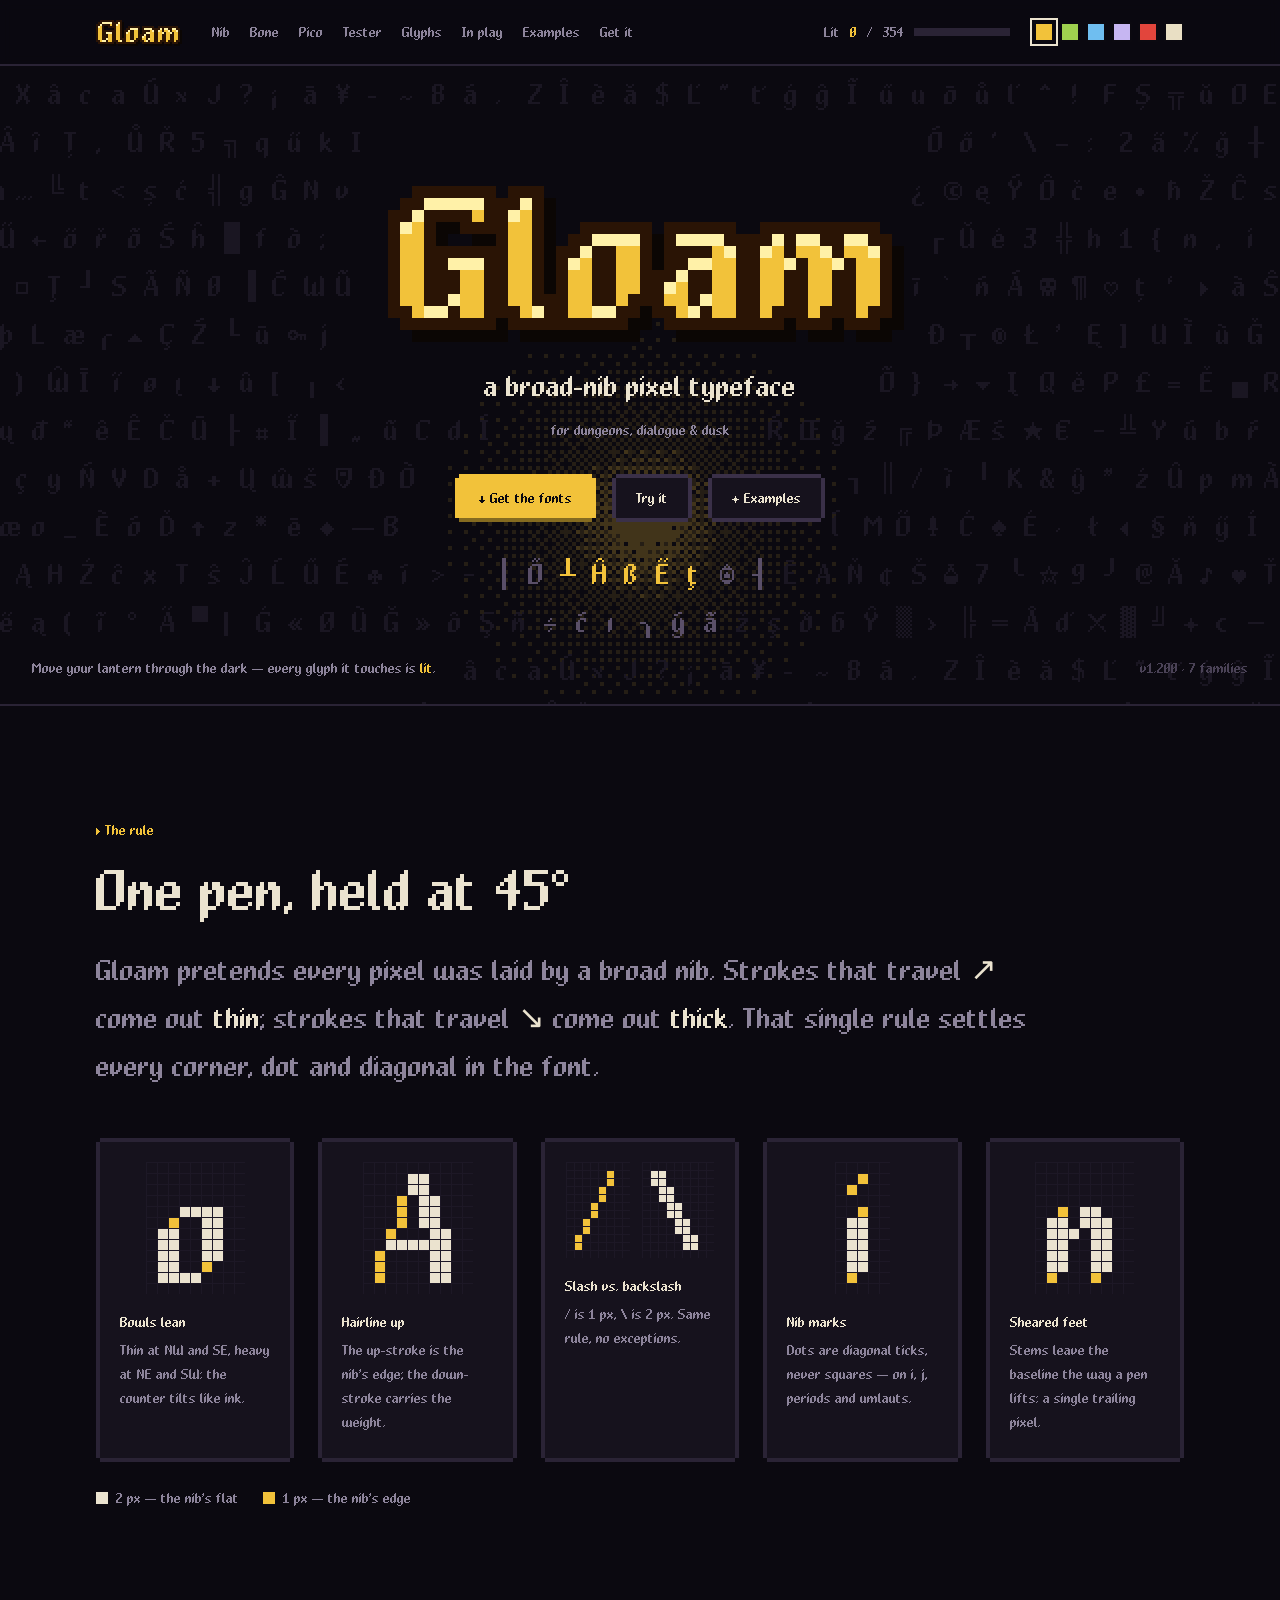
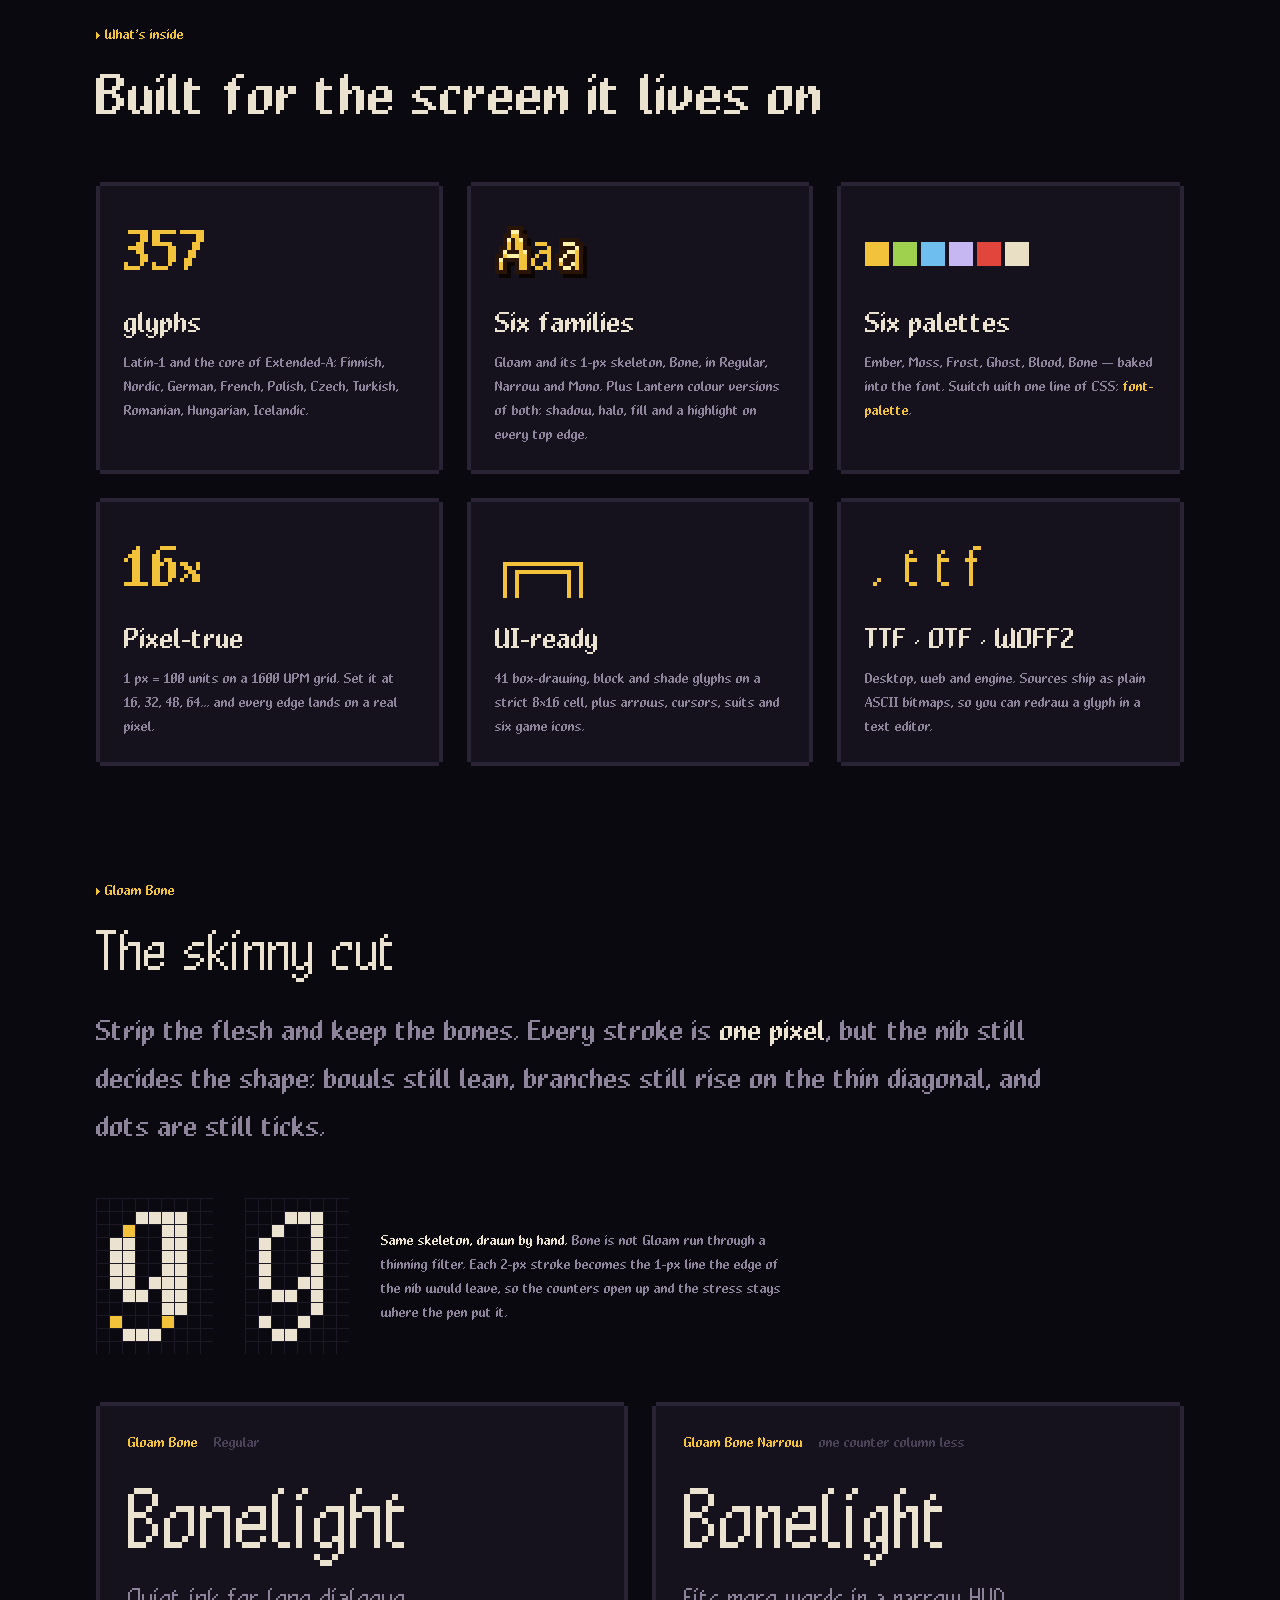
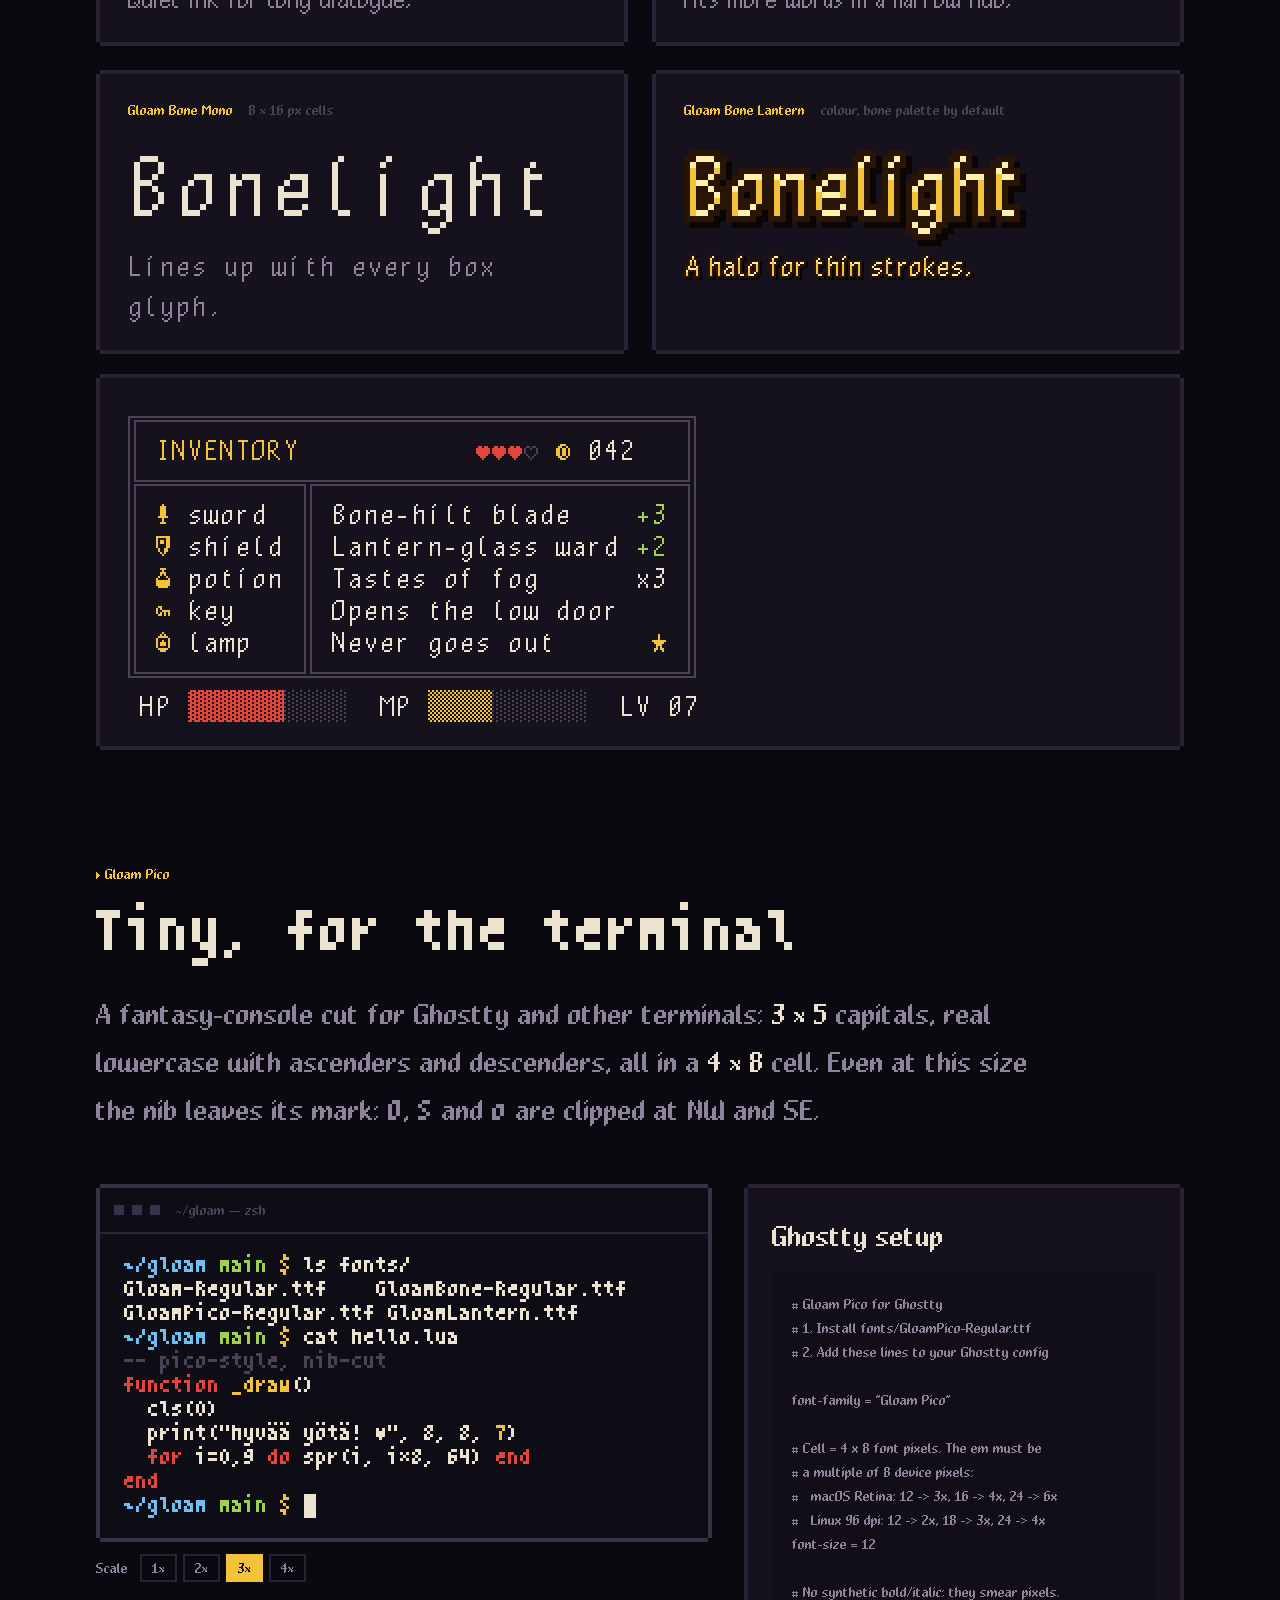
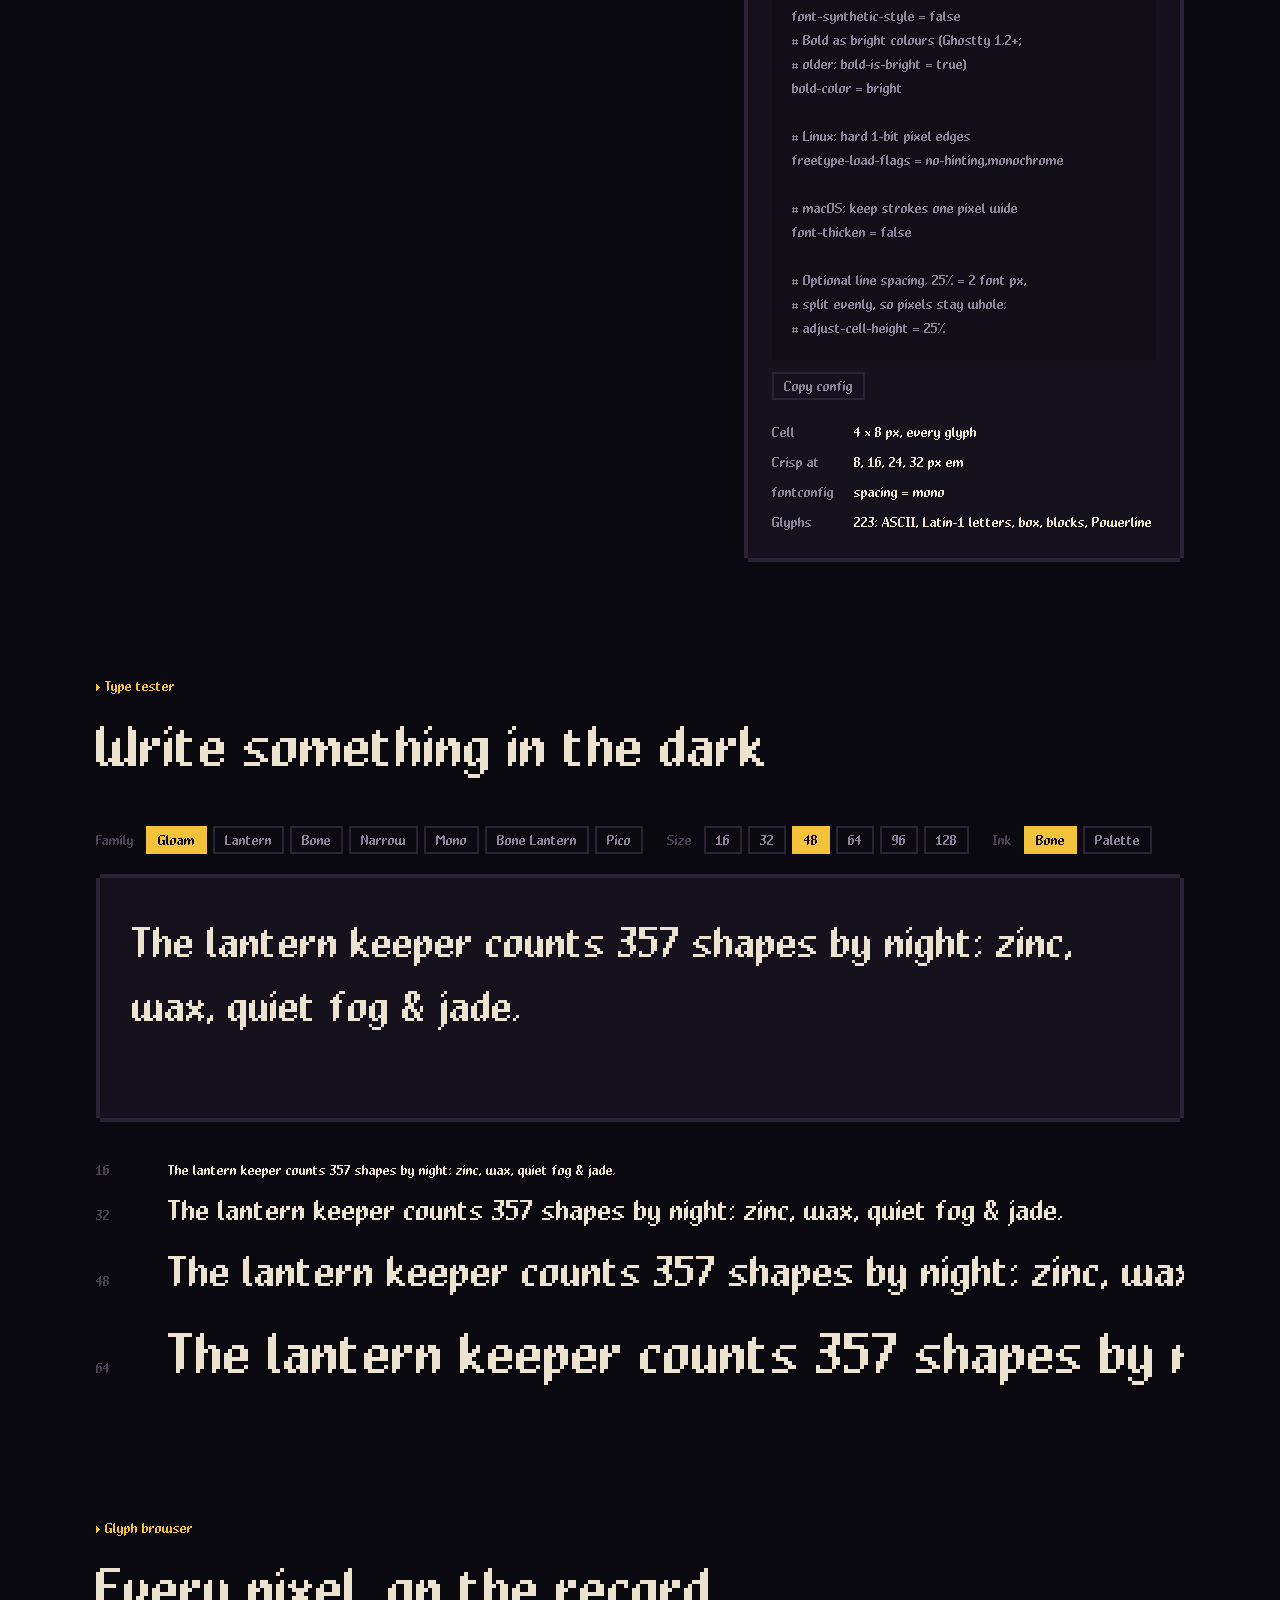
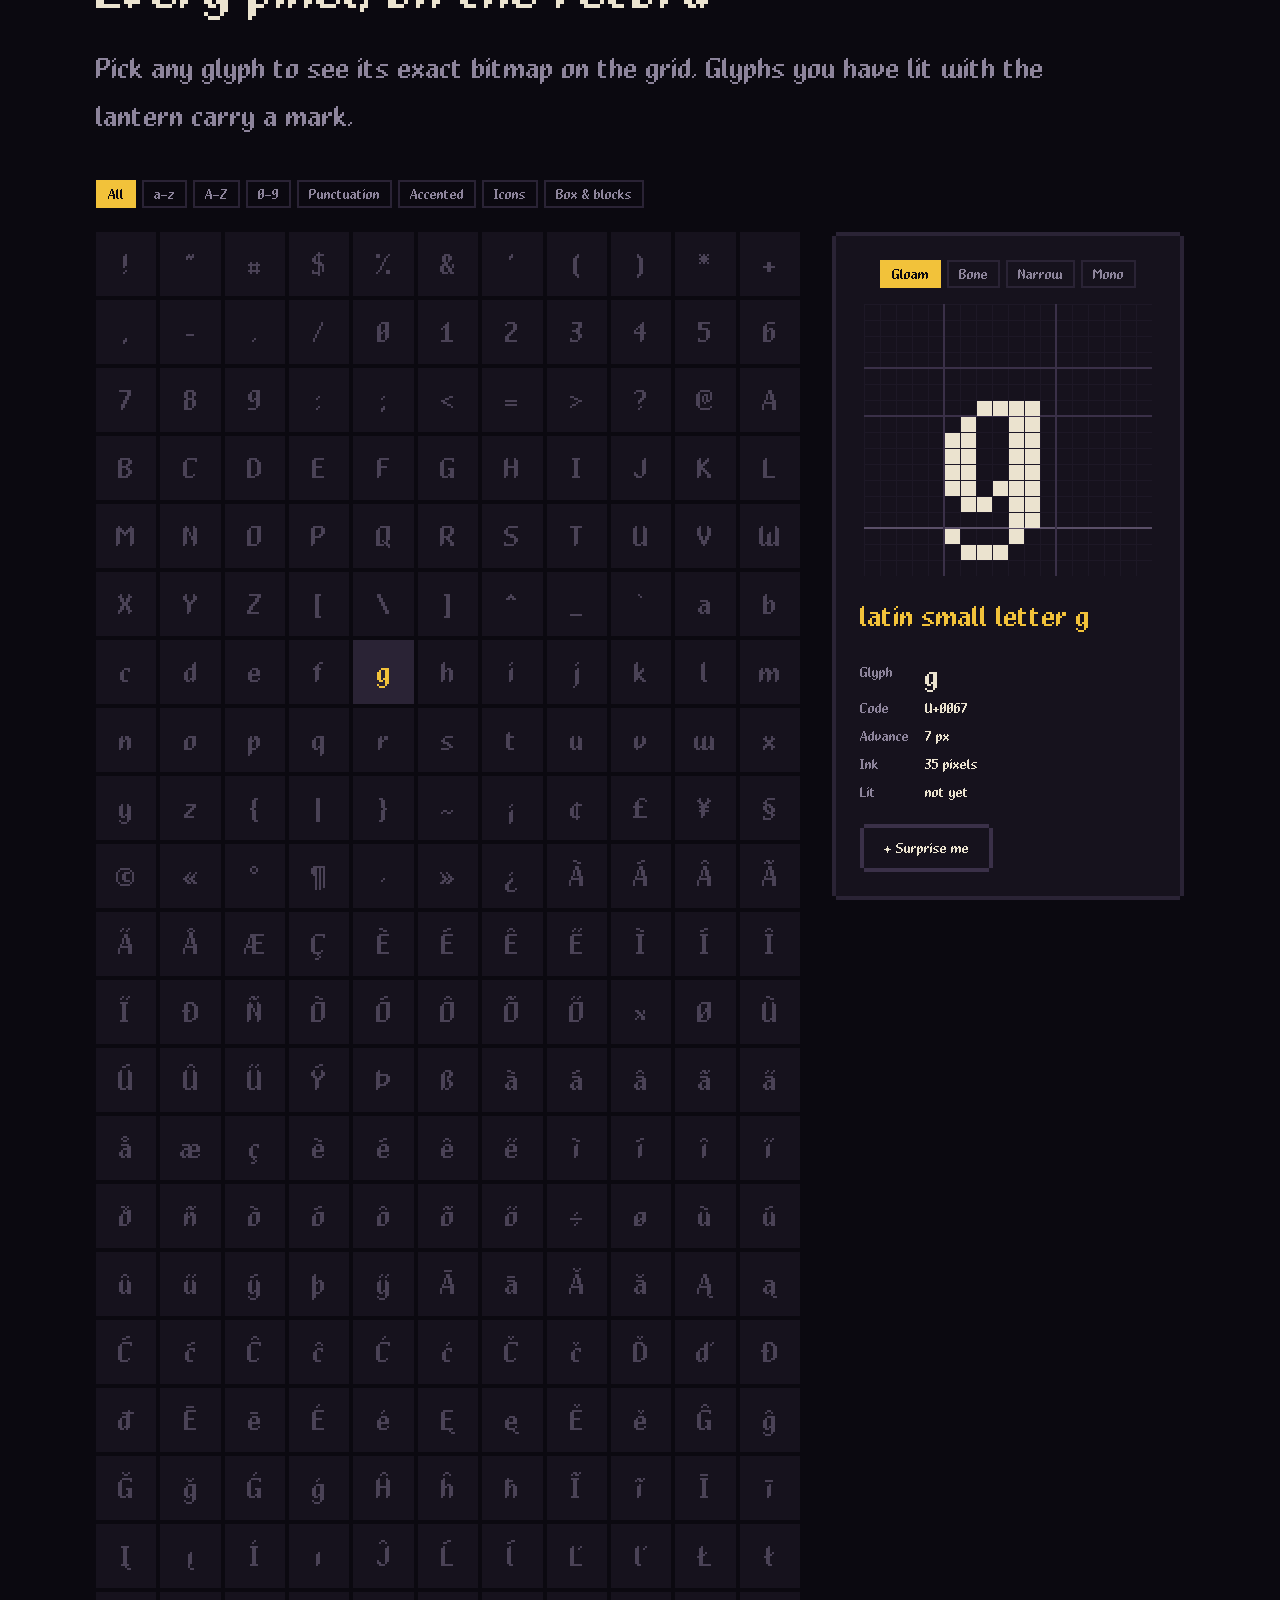
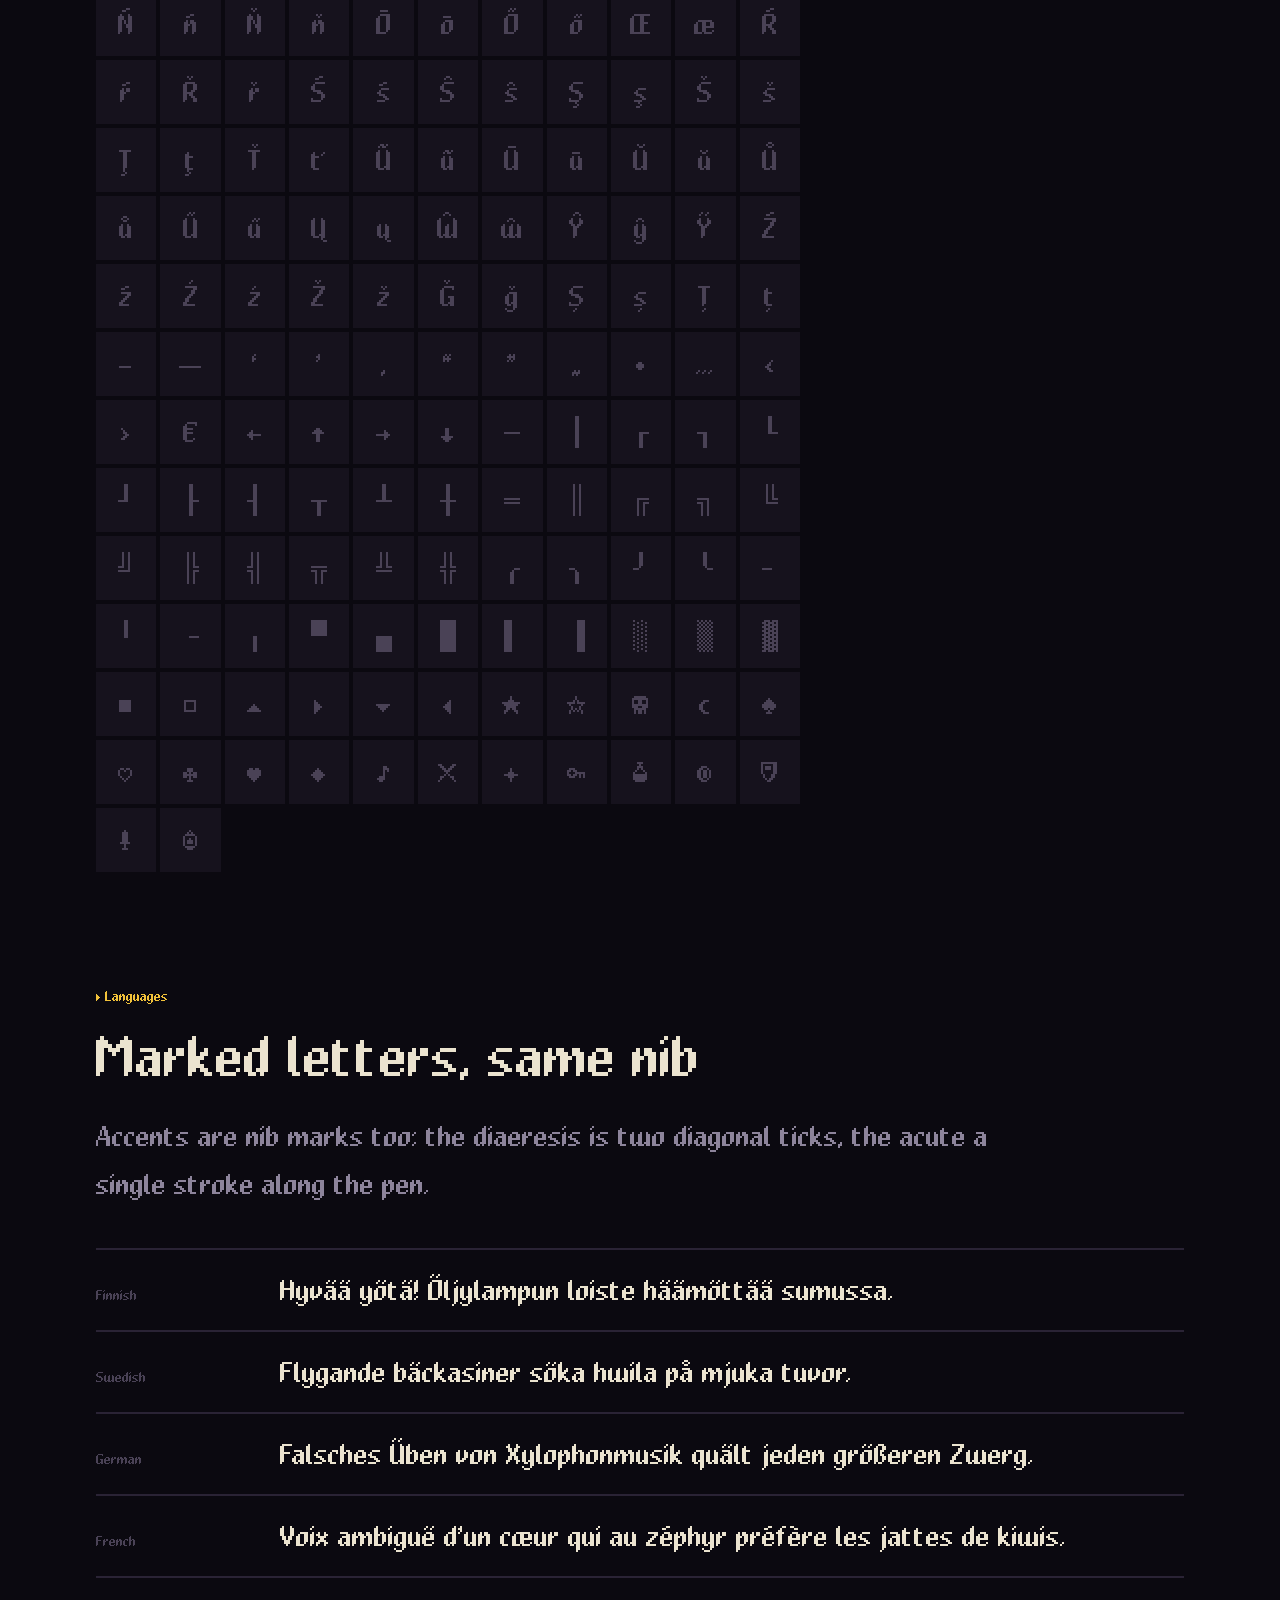
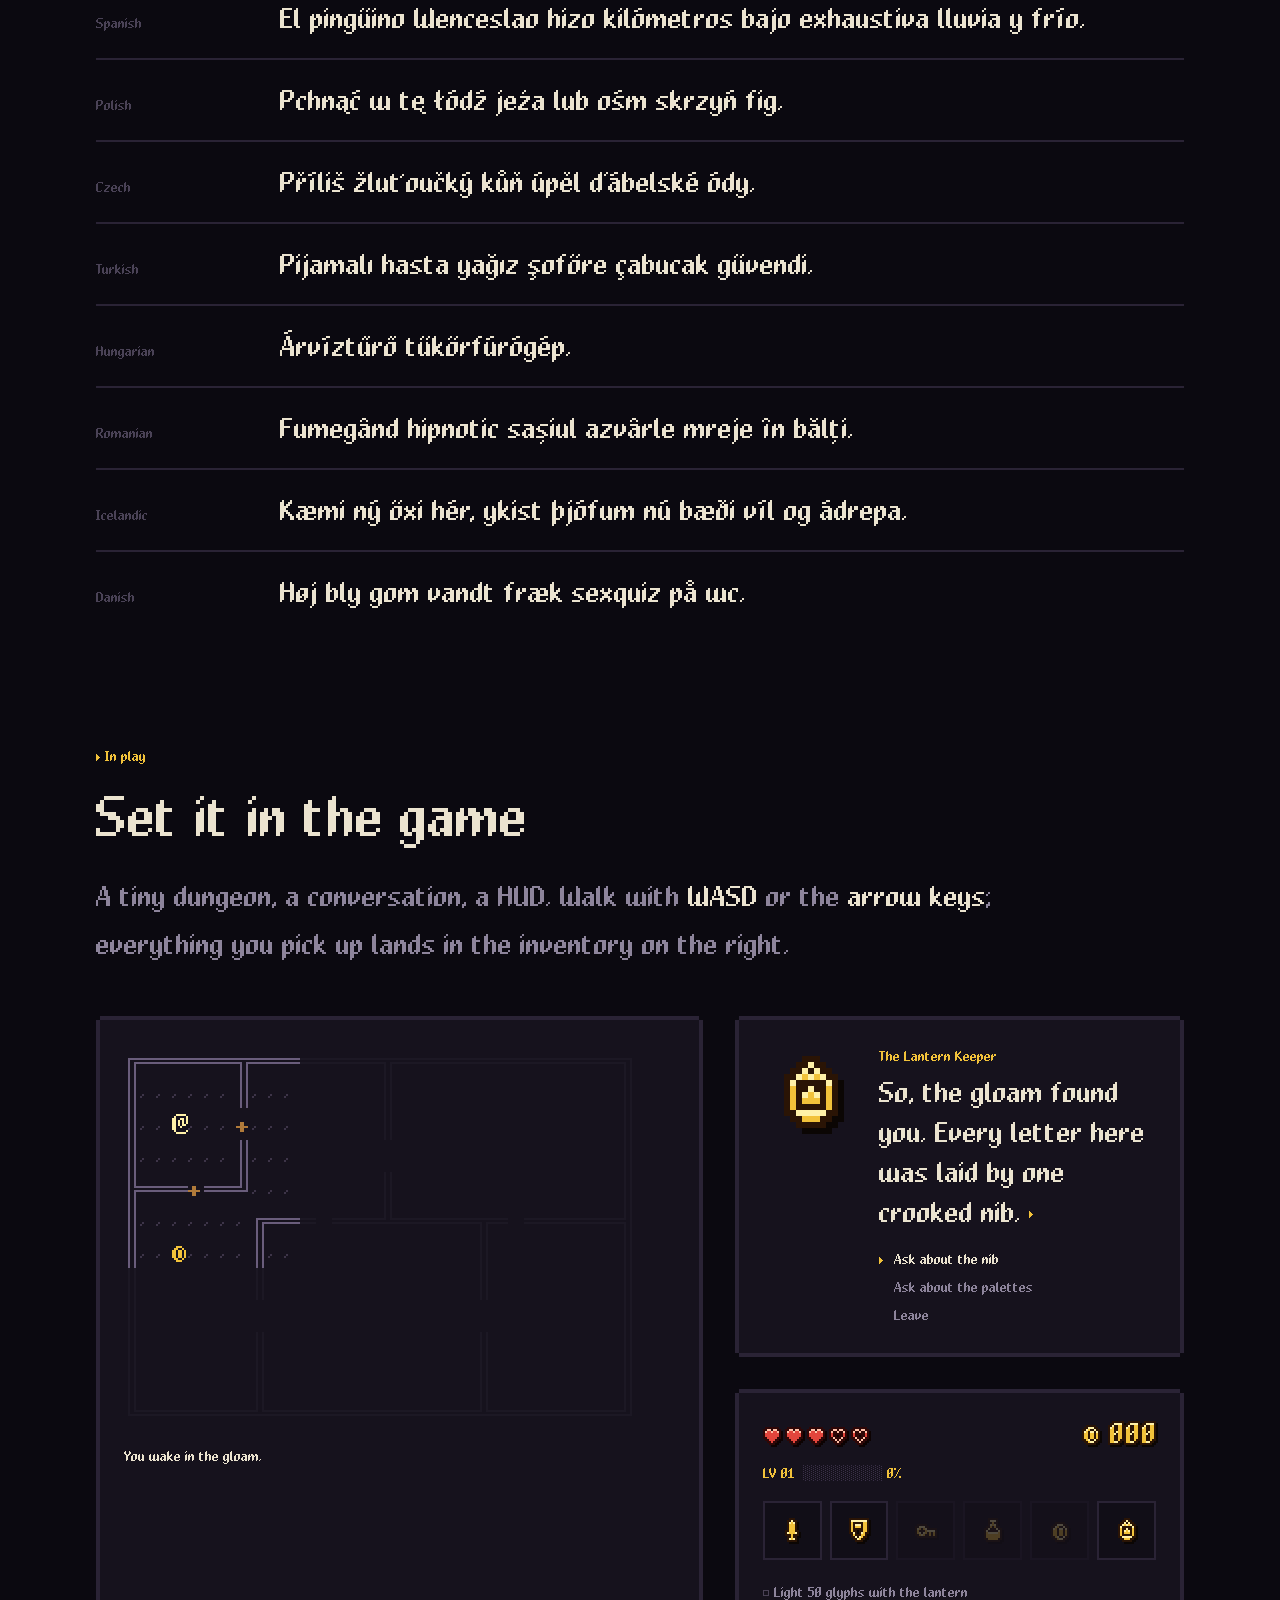
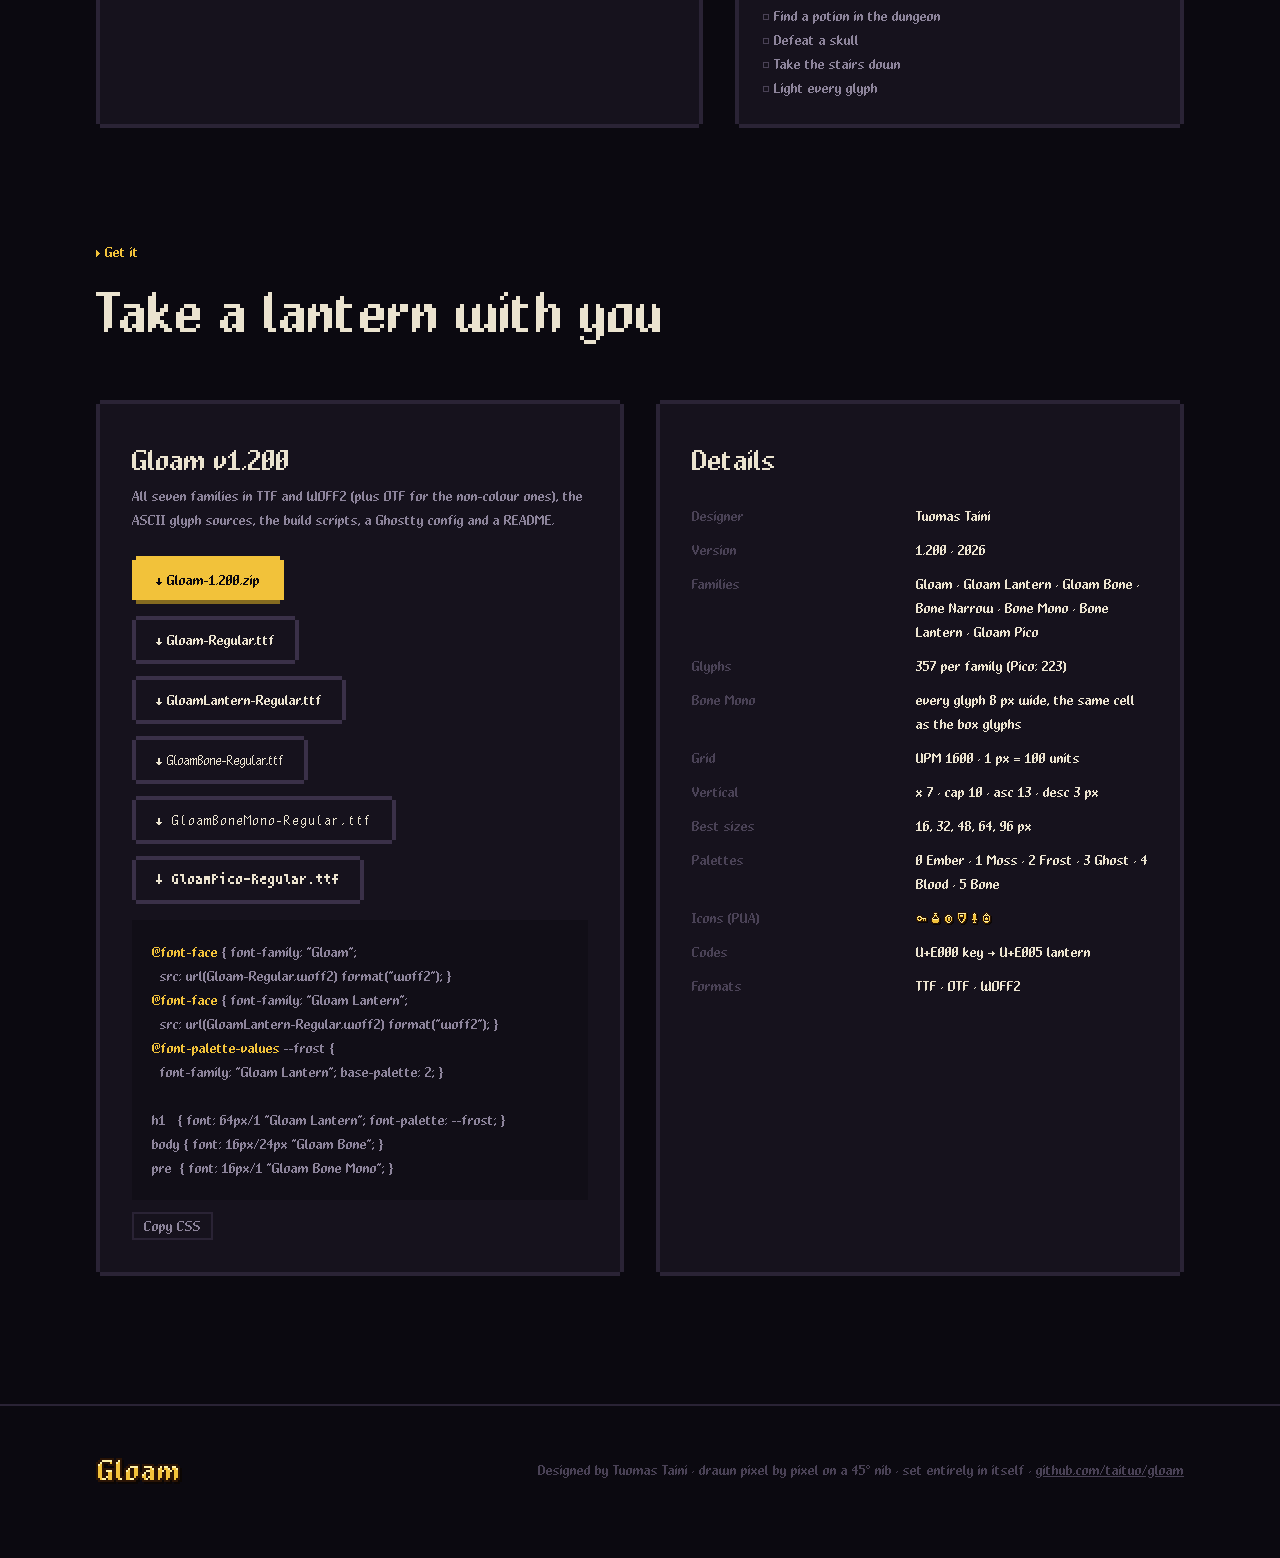
==== commit f84dbec3: "Add examples: illuminated book, game menus, game-style presentation - docs/examples/book.html: pixel" ====
--- a/docs/index.html
+++ b/docs/index.html
@@ -279,7 +279,7 @@
 <body>
 <header class="bar"><div class="wrap in">
   <a class="mark lan" href="#hero">Gloam</a>
-  <nav><a href="#nib">Nib</a><a href="#bone">Bone</a><a href="#pico">Pico</a><a href="#tester">Tester</a><a href="#glyphs">Glyphs</a><a href="#play">In play</a><a href="#get">Get it</a></nav>
+  <nav><a href="#nib">Nib</a><a href="#bone">Bone</a><a href="#pico">Pico</a><a href="#tester">Tester</a><a href="#glyphs">Glyphs</a><a href="#play">In play</a><a href="examples/index.html">Examples</a><a href="#get">Get it</a></nav>
   <div class="lit" title="Glyphs you have found with the lantern"><span class="lbl">Lit</span> <b id="litN">0</b>/<span id="litT">0</span><div class="meter"><i id="litBar"></i></div></div>
   <div class="pals" role="group" aria-label="Lantern palette" id="pals"></div>
 </div></header>
@@ -290,7 +290,7 @@
     <h1 class="lan">Gloam</h1>
     <div class="sub">a broad-nib pixel typeface</div>
     <div class="bl">for dungeons, dialogue &amp; dusk</div>
-    <div class="ctas"><a class="btn" href="#get">&#x2193; Get the fonts</a><a class="btn ghost" href="#tester">Try it</a></div>
+    <div class="ctas"><a class="btn" href="#get">&#x2193; Get the fonts</a><a class="btn ghost" href="#tester">Try it</a><a class="btn ghost" href="examples/index.html">&#x2726; Examples</a></div>
   </div>
   <div class="hero-hint">Move your lantern through the dark &mdash; every glyph it touches is <b>lit</b>.</div>
   <div class="hero-ver">v1.200 &middot; 7 families</div>
@@ -500,7 +500,7 @@
 <script id="gdata-bone" type="application/json">[[" ","space",4,0,0,[],"punct"],["!","exclamation mark",2,0,9,["1","1","1","1","1","1","1","0","1","1"],"punct"],["\"","quotation mark",5,0,9,["0101","1111","1010"],"punct"],["#","number sign",7,0,5,["010010","111111","010010","010010","111111","010010"],"punct"],["$","dollar sign",7,0,10,["000100","001110","010100","100100","100100","011100","000110","000101","000101","100101","111100","000100"],"punct"],["%","percent sign",8,0,9,["1100001","1100010","0000100","0000100","0001000","0001000","0010000","0010000","0100011","1000011"],"punct"],["&","ampersand",7,0,9,["011000","100100","100100","101000","010000","101001","100101","100010","100010","011101"],"punct"],["'","apostrophe",3,0,9,["01","11","10"],"punct"],["(","left parenthesis",4,0,9,["001","010","100","100","100","100","100","100","100","100","010","001"],"punct"],[")","right parenthesis",4,0,9,["100","010","001","001","001","001","001","001","001","001","010","100"],"punct"],["*","asterisk",6,0,9,["10101","01110","11111","01110","10101"],"punct"],["+","plus sign",6,0,5,["00100","00100","11111","00100","00100"],"punct"],[",","comma",3,0,1,["01","11","10"],"punct"],["-","hyphen-minus",5,0,3,["1111"],"punct"],[".","full stop",3,0,1,["01","10"],"punct"],["/","solidus",6,0,9,["00001","00001","00010","00010","00100","00100","01000","01000","10000","10000"],"punct"],["0","digit zero",6,0,9,["00111","01001","10001","10011","10101","10101","11001","10001","10010","11100"],"fig"],["1","digit one",6,0,9,["00100","01100","10100","00100","00100","00100","00100","00100","00100","11111"],"fig"],["2","digit two",6,0,9,["01110","10001","00001","00001","00010","00100","01000","10000","10000","11111"],"fig"],["3","digit three",6,0,9,["01111","00001","00001","00010","01110","00001","00001","00001","10010","11100"],"fig"],["4","digit four",6,0,9,["00010","00110","01010","01010","10010","11111","00010","00010","00010","00010"],"fig"],["5","digit five",6,0,9,["11111","10000","10000","11110","00001","00001","00001","00001","10010","11100"],"fig"],["6","digit six",6,0,9,["00111","01000","10000","10111","11001","10001","10001","10001","10010","11100"],"fig"],["7","digit seven",6,0,9,["11111","00001","00001","00010","00010","00100","00100","01000","01000","01000"],"fig"],["8","digit eight",6,0,9,["01110","10001","10001","10010","01110","10001","10001","10001","10010","11100"],"fig"],["9","digit nine",6,0,9,["00111","01001","10001","10001","10011","01101","00001","00001","00010","11100"],"fig"],[":","colon",3,0,6,["01","10","00","00","00","01","10"],"punct"],[";","semicolon",3,0,6,["01","10","00","00","00","01","11","10"],"punct"],["<","less-than sign",6,0,6,["00001","00110","11000","01000","00110","00001"],"punct"],["=","equals sign",7,0,4,["111111","000000","111111"],"punct"],[">","greater-than sign",6,0,6,["10000","01100","00011","00010","01100","10000"],"punct"],["?","question mark",6,0,9,["01110","10001","00001","00001","00010","00100","00100","00000","00100","00100"],"punct"],["@","commercial at",8,0,9,["0011110","0100001","1001101","1010101","1010101","1001010","1000000","1000000","0100001","0011110"],"punct"],["A","latin capital letter a",7,0,9,["000100","000100","001010","001010","001010","010001","011111","100001","100001","100001"],"upper"],["B","latin capital letter b",6,0,9,["01110","10001","10001","10010","11100","10010","10001","10001","10010","11100"],"upper"],["C","latin capital letter c",7,0,9,["001111","010001","100000","100000","100000","100000","100000","100000","100010","011100"],"upper"],["D","latin capital letter d",7,0,9,["011100","100010","100001","100001","100001","100001","100001","100001","100010","111100"],"upper"],["E","latin capital letter e",6,0,9,["01111","10000","10000","10000","11110","10000","10000","10000","10000","11111"],"upper"],["F","latin capital letter f",6,0,9,["01111","10000","10000","10000","11110","10000","10000","10000","10000","10000"],"upper"],["G","latin capital letter g",7,0,9,["001111","010001","100000","100000","100000","100111","100001","100001","100011","011101"],"upper"],["H","latin capital letter h",7,0,9,["100001","100001","100001","100001","111111","100001","100001","100001","100001","100001"],"upper"],["I","latin capital letter i",4,0,9,["111","010","010","010","010","010","010","010","010","111"],"upper"],["J","latin capital letter j",6,0,9,["00001","00001","00001","00001","00001","00001","00001","10001","10010","01100"],"upper"],["K","latin capital letter k",7,0,9,["100001","100010","100100","101000","110000","101000","100100","100010","100001","100001"],"upper"],["L","latin capital letter l",6,0,9,["10000","10000","10000","10000","10000","10000","10000","10000","10000","11111"],"upper"],["M","latin capital letter m",8,0,9,["1000001","1100011","1010101","1001001","1000001","1000001","1000001","1000001","1000001","1000001"],"upper"],["N","latin capital letter n",7,0,9,["100001","110001","101001","101001","100101","100101","100011","100011","100001","100001"],"upper"],["O","latin capital letter o",7,0,9,["001111","010001","100001","100001","100001","100001","100001","100001","100010","111100"],"upper"],["P","latin capital letter p",6,0,9,["01110","10001","10001","10001","10010","11100","10000","10000","10000","10000"],"upper"],["Q","latin capital letter q",7,0,9,["001111","010001","100001","100001","100001","100001","100001","100101","100010","111101"],"upper"],["R","latin capital letter r",7,0,9,["011100","100010","100010","100010","100100","111000","101000","100100","100010","100001"],"upper"],["S","latin capital letter s",7,0,9,["001111","010000","100000","100000","011100","000010","000001","000001","100010","111100"],"upper"],["T","latin capital letter t",6,0,9,["11111","00100","00100","00100","00100","00100","00100","00100","00100","00100"],"upper"],["U","latin capital letter u",7,0,9,["100001","100001","100001","100001","100001","100001","100001","100001","100011","011101"],"upper"],["V","latin capital letter v",6,0,9,["10001","10001","10001","10001","01010","01010","01010","01010","00100","00100"],"upper"],["W","latin capital letter w",8,0,9,["1000001","1000001","1000001","1001001","1001001","1001001","1001001","1001001","1011011","1101101"],"upper"],["X","latin capital letter x",7,0,9,["100001","100001","010010","010010","001100","001100","010010","010010","100001","100001"],"upper"],["Y","latin capital letter y",6,0,9,["10001","10001","01010","01010","00100","00100","00100","00100","00100","00100"],"upper"],["Z","latin capital letter z",7,0,9,["011111","000001","000010","000010","000100","001000","010000","010000","100000","111110"],"upper"],["[","left square bracket",3,0,9,["11","10","10","10","10","10","10","10","10","10","10","11"],"punct"],["\\","reverse solidus",6,0,9,["10000","10000","01000","01000","00100","00100","00010","00010","00001","00001"],"punct"],["]","right square bracket",3,0,9,["11","01","01","01","01","01","01","01","01","01","01","11"],"punct"],["^","circumflex accent",6,0,9,["00100","01110","11011"],"punct"],["_","low line",7,0,-1,["111111"],"punct"],["`","grave accent",3,0,9,["10","01"],"punct"],["a","latin small letter a",6,0,6,["01110","00001","00111","01001","10001","10011","01101"],"lower"],["b","latin small letter b",6,0,9,["01000","10000","10000","10111","11001","10001","10001","10001","10010","11100"],"lower"],["c","latin small letter c",6,0,6,["00111","01001","10000","10000","10000","10000","01110"],"lower"],["d","latin small letter d",6,0,9,["00001","00001","00001","00111","01001","10001","10001","10001","10011","01101"],"lower"],["e","latin small letter e",6,0,6,["00111","01001","10001","11111","10000","10001","01110"],"lower"],["f","latin small letter f",5,0,9,["0011","0100","0100","1110","0100","0100","0100","0100","0100","0100"],"lower"],["g","latin small letter g",6,0,6,["00111","01001","10001","10001","10001","10011","01101","00001","10010","01100"],"lower"],["h","latin small letter h",6,0,9,["01000","10000","10000","10111","11001","10001","10001","10001","10001","10001"],"lower"],["i","latin small letter i",3,0,9,["01","10","00","10","10","10","10","10","10","10"],"lower"],["j","latin small letter j",4,0,9,["001","010","000","010","010","010","010","010","010","010","010","010","100"],"lower"],["k","latin small letter k",6,0,9,["01000","10000","10000","10001","10010","10100","11000","10100","10010","10001"],"lower"],["l","latin small letter l",4,0,9,["010","100","100","100","100","100","100","100","100","011"],"lower"],["m","latin small letter m",8,0,6,["1011011","1101101","1001001","1001001","1001001","1001001","1001001"],"lower"],["n","latin small letter n",6,0,6,["10111","11001","10001","10001","10001","10001","10001"],"lower"],["o","latin small letter o",6,0,6,["00111","01001","10001","10001","10001","10010","11100"],"lower"],["p","latin small letter p",6,0,6,["10111","11001","10001","10001","10001","10010","11100","10000","10000","10000"],"lower"],["q","latin small letter q",6,0,6,["00111","01001","10001","10001","10001","10011","01101","00001","00001","00001"],"lower"],["r","latin small letter r",5,0,6,["1011","1100","1000","1000","1000","1000","1000"],"lower"],["s","latin small letter s",6,0,6,["00111","01000","10000","01110","00001","00010","11100"],"lower"],["t","latin small letter t",5,0,8,["010","100","111","100","100","100","100","100","011"],"lower"],["u","latin small letter u",6,0,6,["10001","10001","10001","10001","10001","10011","01101"],"lower"],["v","latin small letter v",6,0,6,["10001","10001","10001","01010","01010","00100","00100"],"lower"],["w","latin small letter w",8,0,6,["1001001","1001001","1001001","1001001","1001001","1011011","1101101"],"lower"],["x","latin small letter x",6,0,6,["10001","10001","01010","00100","01010","10001","10001"],"lower"],["y","latin small letter y",6,0,6,["10001","10001","10001","10001","10001","10011","01101","00001","10010","01100"],"lower"],["z","latin small letter z",6,0,6,["01111","00001","00010","00100","01000","10000","11110"],"lower"],["{","left curly bracket",4,0,9,["001","010","010","010","010","100","010","010","010","010","010","001"],"punct"],["|","vertical line",2,0,9,["1","1","1","1","1","1","1","1","1","1","1","1"],"punct"],["}","right curly bracket",4,0,9,["100","010","010","010","010","001","010","010","010","010","010","100"],"punct"],["~","tilde",7,0,3,["011001","100110"],"punct"],[" ","no-break space",4,0,0,[],"punct"],["¡","inverted exclamation mark",2,0,6,["1","1","0","1","1","1","1","1","1","1"],"punct"],["¢","cent sign",6,0,7,["00010","00111","01010","10010","10010","10010","10010","01111","00010"],"punct"],["£","pound sign",7,0,9,["000110","001001","010000","010000","111100","010000","010000","010000","010000","111111"],"punct"],["¥","yen sign",6,0,9,["10001","10001","01010","00100","11111","00100","11111","00100","00100","00100"],"punct"],["§","section sign",6,0,9,["00111","01000","10000","01100","10010","10001","01001","00110","00001","10010","11100"],"punct"],["©","copyright sign",10,0,8,["001111100","010000010","100011101","100110001","100110001","100110001","100011101","010000010","001111100"],"punct"],["«","left-pointing double angle quotation mark",8,0,6,["0001001","0010010","0100100","1001000","0100100","0010010"],"punct"],["°","degree sign",5,0,9,["0110","1001","1001","0110"],"punct"],["¶","pilcrow sign",7,0,9,["011111","111010","111010","111010","011010","001010","001010","001010","001010","001010","001010","001010"],"punct"],["·","middle dot",3,0,3,["01","10"],"punct"],["»","right-pointing double angle quotation mark",8,0,6,["1001000","0100100","0010010","0001001","0010010","0100100"],"punct"],["¿","inverted question mark",6,0,6,["00100","00100","00000","00100","00100","01000","10000","10000","10001","01110"],"punct"],["À","latin capital letter a with grave",7,0,12,["011000","000110","000000","000100","000100","001010","001010","001010","010001","011111","100001","100001","100001"],"accent"],["Á","latin capital letter a with acute",7,0,12,["000110","011000","000000","000100","000100","001010","001010","001010","010001","011111","100001","100001","100001"],"accent"],["Â","latin capital letter a with circumflex",7,0,12,["001100","010010","000000","000100","000100","001010","001010","001010","010001","011111","100001","100001","100001"],"accent"],["Ã","latin capital letter a with tilde",7,0,12,["001101","010110","000000","000100","000100","001010","001010","001010","010001","011111","100001","100001","100001"],"accent"],["Ä","latin capital letter a with diaeresis",7,0,12,["001001","010010","000000","000100","000100","001010","001010","001010","010001","011111","100001","100001","100001"],"accent"],["Å","latin capital letter a with ring above",7,0,12,["001100","010010","001100","000100","000100","001010","001010","001010","010001","011111","100001","100001","100001"],"accent"],["Æ","latin capital letter ae",10,0,9,["000111111","000110000","001010000","001010000","001011110","010010000","011110000","100010000","100010000","100011111"],"accent"],["Ç","latin capital letter c with cedilla",7,0,9,["001111","010001","100000","100000","100000","100000","100000","100000","100010","011100","001000","000100","011000"],"accent"],["È","latin capital letter e with grave",6,0,12,["01100","00011","00000","01111","10000","10000","10000","11110","10000","10000","10000","10000","11111"],"accent"],["É","latin capital letter e with acute",6,0,12,["00011","01100","00000","01111","10000","10000","10000","11110","10000","10000","10000","10000","11111"],"accent"],["Ê","latin capital letter e with circumflex",6,0,12,["00110","01001","00000","01111","10000","10000","10000","11110","10000","10000","10000","10000","11111"],"accent"],["Ë","latin capital letter e with diaeresis",6,0,12,["01001","10010","00000","01111","10000","10000","10000","11110","10000","10000","10000","10000","11111"],"accent"],["Ì","latin capital letter i with grave",5,0,12,["1100","0011","0000","1110","0100","0100","0100","0100","0100","0100","0100","0100","1110"],"accent"],["Í","latin capital letter i with acute",5,0,12,["0011","1100","0000","1110","0100","0100","0100","0100","0100","0100","0100","0100","1110"],"accent"],["Î","latin capital letter i with circumflex",5,0,12,["0110","1001","0000","1110","0100","0100","0100","0100","0100","0100","0100","0100","1110"],"accent"],["Ï","latin capital letter i with diaeresis",6,0,12,["01001","10010","00000","01110","00100","00100","00100","00100","00100","00100","00100","00100","01110"],"accent"],["Ð","latin capital letter eth",8,0,9,["0011100","0100010","0100001","0100001","1111001","0100001","0100001","0100001","0100010","0111100"],"accent"],["Ñ","latin capital letter n with tilde",7,0,12,["001101","010110","000000","100001","110001","101001","101001","100101","100101","100011","100011","100001","100001"],"accent"],["Ò","latin capital letter o with grave",7,0,12,["011000","000110","000000","001111","010001","100001","100001","100001","100001","100001","100001","100010","111100"],"accent"],["Ó","latin capital letter o with acute",7,0,12,["000110","011000","000000","001111","010001","100001","100001","100001","100001","100001","100001","100010","111100"],"accent"],["Ô","latin capital letter o with circumflex",7,0,12,["001100","010010","000000","001111","010001","100001","100001","100001","100001","100001","100001","100010","111100"],"accent"],["Õ","latin capital letter o with tilde",7,0,12,["001101","010110","000000","001111","010001","100001","100001","100001","100001","100001","100001","100010","111100"],"accent"],["Ö","latin capital letter o with diaeresis",7,0,12,["001001","010010","000000","001111","010001","100001","100001","100001","100001","100001","100001","100010","111100"],"accent"],["×","multiplication sign",6,0,5,["10001","01010","00100","01010","10001"],"punct"],["Ø","latin capital letter o with stroke",7,0,9,["001111","010001","100001","100011","100101","101001","110001","100001","100010","111100"],"accent"],["Ù","latin capital letter u with grave",7,0,12,["011000","000110","000000","100001","100001","100001","100001","100001","100001","100001","100001","100011","011101"],"accent"],["Ú","latin capital letter u with acute",7,0,12,["000110","011000","000000","100001","100001","100001","100001","100001","100001","100001","100001","100011","011101"],"accent"],["Û","latin capital letter u with circumflex",7,0,12,["001100","010010","000000","100001","100001","100001","100001","100001","100001","100001","100001","100011","011101"],"accent"],["Ü","latin capital letter u with diaeresis",7,0,12,["001001","010010","000000","100001","100001","100001","100001","100001","100001","100001","100001","100011","011101"],"accent"],["Ý","latin capital letter y with acute",6,0,12,["00011","01100","00000","10001","10001","01010","01010","00100","00100","00100","00100","00100","00100"],"accent"],["Þ","latin capital letter thorn",7,0,9,["10000","10000","11110","10001","10001","10001","10010","11100","10000","10000"],"accent"],["ß","latin small letter sharp s",6,0,9,["00110","01001","10001","10010","10100","10010","10001","10001","10010","10100"],"accent"],["à","latin small letter a with grave",6,0,9,["01100","00011","00000","01110","00001","00111","01001","10001","10011","01101"],"accent"],["á","latin small letter a with acute",6,0,9,["00011","01100","00000","01110","00001","00111","01001","10001","10011","01101"],"accent"],["â","latin small letter a with circumflex",6,0,9,["00110","01001","00000","01110","00001","00111","01001","10001","10011","01101"],"accent"],["ã","latin small letter a with tilde",6,0,9,["01101","10110","00000","01110","00001","00111","01001","10001","10011","01101"],"accent"],["ä","latin small letter a with diaeresis",6,0,9,["01001","10010","00000","01110","00001","00111","01001","10001","10011","01101"],"accent"],["å","latin small letter a with ring above",6,0,10,["00110","01001","00110","00000","01110","00001","00111","01001","10001","10011","01101"],"accent"],["æ","latin small letter ae",10,0,6,["011101110","000011001","001110001","010011111","100010000","100110001","011011110"],"accent"],["ç","latin small letter c with cedilla",6,0,6,["00111","01001","10000","10000","10000","10000","01110","00100","00010","01100"],"accent"],["è","latin small letter e with grave",6,0,9,["01100","00011","00000","00111","01001","10001","11111","10000","10001","01110"],"accent"],["é","latin small letter e with acute",6,0,9,["00011","01100","00000","00111","01001","10001","11111","10000","10001","01110"],"accent"],["ê","latin small letter e with circumflex",6,0,9,["00110","01001","00000","00111","01001","10001","11111","10000","10001","01110"],"accent"],["ë","latin small letter e with diaeresis",6,0,9,["01001","10010","00000","00111","01001","10001","11111","10000","10001","01110"],"accent"],["ì","latin small letter i with grave",6,0,9,["1100","0011","0000","0100","0100","0100","0100","0100","0100","0100"],"accent"],["í","latin small letter i with acute",6,0,9,["0011","1100","0000","0100","0100","0100","0100","0100","0100","0100"],"accent"],["î","latin small letter i with circumflex",6,0,9,["0110","1001","0000","0100","0100","0100","0100","0100","0100","0100"],"accent"],["ï","latin small letter i with diaeresis",7,0,9,["01001","10010","00000","00100","00100","00100","00100","00100","00100","00100"],"accent"],["ð","latin small letter eth",6,0,9,["01010","00100","01010","00111","01001","10001","10001","10001","10010","11100"],"accent"],["ñ","latin small letter n with tilde",6,0,9,["01101","10110","00000","10111","11001","10001","10001","10001","10001","10001"],"accent"],["ò","latin small letter o with grave",6,0,9,["01100","00011","00000","00111","01001","10001","10001","10001","10010","11100"],"accent"],["ó","latin small letter o with acute",6,0,9,["00011","01100","00000","00111","01001","10001","10001","10001","10010","11100"],"accent"],["ô","latin small letter o with circumflex",6,0,9,["00110","01001","00000","00111","01001","10001","10001","10001","10010","11100"],"accent"],["õ","latin small letter o with tilde",6,0,9,["01101","10110","00000","00111","01001","10001","10001","10001","10010","11100"],"accent"],["ö","latin small letter o with diaeresis",6,0,9,["01001","10010","00000","00111","01001","10001","10001","10001","10010","11100"],"accent"],["÷","division sign",7,0,6,["000100","001000","000000","111111","000000","000100","001000"],"punct"],["ø","latin small letter o with stroke",6,0,6,["00111","01001","10011","10101","11001","10010","11100"],"accent"],["ù","latin small letter u with grave",6,0,9,["01100","00011","00000","10001","10001","10001","10001","10001","10011","01101"],"accent"],["ú","latin small letter u with acute",6,0,9,["00011","01100","00000","10001","10001","10001","10001","10001","10011","01101"],"accent"],["û","latin small letter u with circumflex",6,0,9,["00110","01001","00000","10001","10001","10001","10001","10001","10011","01101"],"accent"],["ü","latin small letter u with diaeresis",6,0,9,["01001","10010","00000","10001","10001","10001","10001","10001","10011","01101"],"accent"],["ý","latin small letter y with acute",6,0,9,["00011","01100","00000","10001","10001","10001","10001","10001","10011","01101","00001","10010","01100"],"accent"],["þ","latin small letter thorn",6,0,9,["01000","10000","10000","10111","11001","10001","10001","10001","10010","11100","10000","10000","10000"],"accent"],["ÿ","latin small letter y with diaeresis",6,0,9,["01001","10010","00000","10001","10001","10001","10001","10001","10011","01101","00001","10010","01100"],"accent"],["Ā","latin capital letter a with macron",7,0,11,["011110","000000","000100","000100","001010","001010","001010","010001","011111","100001","100001","100001"],"accent"],["ā","latin small letter a with macron",6,0,8,["01111","00000","01110","00001","00111","01001","10001","10011","01101"],"accent"],["Ă","latin capital letter a with breve",7,0,12,["010010","001100","000000","000100","000100","001010","001010","001010","010001","011111","100001","100001","100001"],"accent"],["ă","latin small letter a with breve",6,0,9,["01001","00110","00000","01110","00001","00111","01001","10001","10011","01101"],"accent"],["Ą","latin capital letter a with ogonek",7,0,9,["0001000","0001000","0010100","0010100","0010100","0100010","0111110","1000010","1000010","1000010","0000100","0000011"],"accent"],["ą","latin small letter a with ogonek",6,0,6,["011100","000010","001110","010010","100010","100110","011010","000100","000011"],"accent"],["Ć","latin capital letter c with acute",7,0,12,["000110","011000","000000","001111","010001","100000","100000","100000","100000","100000","100000","100010","011100"],"accent"],["ć","latin small letter c with acute",6,0,9,["00011","01100","00000","00111","01001","10000","10000","10000","10000","01110"],"accent"],["Ĉ","latin capital letter c with circumflex",7,0,12,["001100","010010","000000","001111","010001","100000","100000","100000","100000","100000","100000","100010","011100"],"accent"],["ĉ","latin small letter c with circumflex",6,0,9,["00110","01001","00000","00111","01001","10000","10000","10000","10000","01110"],"accent"],["Ċ","latin capital letter c with dot above",7,0,12,["000100","001000","000000","001111","010001","100000","100000","100000","100000","100000","100000","100010","011100"],"accent"],["ċ","latin small letter c with dot above",6,0,9,["00010","00100","00000","00111","01001","10000","10000","10000","10000","01110"],"accent"],["Č","latin capital letter c with caron",7,0,12,["001010","000100","000000","001111","010001","100000","100000","100000","100000","100000","100000","100010","011100"],"accent"],["č","latin small letter c with caron",6,0,9,["01010","00100","00000","00111","01001","10000","10000","10000","10000","01110"],"accent"],["Ď","latin capital letter d with caron",7,0,12,["001010","000100","000000","011100","100010","100001","100001","100001","100001","100001","100001","100010","111100"],"accent"],["ď","latin small letter d with caron",8,0,9,["00001001","00001010","00001000","00111000","01001000","10001000","10001000","10001000","10011000","01101000"],"accent"],["Đ","latin capital letter d with stroke",8,0,9,["0011100","0100010","0100001","0100001","1111001","0100001","0100001","0100001","0100010","0111100"],"accent"],["đ","latin small letter d with stroke",7,0,9,["00001000","00111111","00001000","00111000","01001000","10001000","10001000","10001000","10011000","01101000"],"accent"],["Ē","latin capital letter e with macron",6,0,11,["01111","00000","01111","10000","10000","10000","11110","10000","10000","10000","10000","11111"],"accent"],["ē","latin small letter e with macron",6,0,8,["01111","00000","00111","01001","10001","11111","10000","10001","01110"],"accent"],["Ė","latin capital letter e with dot above",6,0,12,["00010","00100","00000","01111","10000","10000","10000","11110","10000","10000","10000","10000","11111"],"accent"],["ė","latin small letter e with dot above",6,0,9,["00010","00100","00000","00111","01001","10001","11111","10000","10001","01110"],"accent"],["Ę","latin capital letter e with ogonek",6,0,9,["011110","100000","100000","100000","111100","100000","100000","100000","100000","111110","000100","000011"],"accent"],["ę","latin small letter e with ogonek",6,0,6,["001110","010010","100010","111110","100000","100010","011100","000100","000011"],"accent"],["Ě","latin capital letter e with caron",6,0,12,["01010","00100","00000","01111","10000","10000","10000","11110","10000","10000","10000","10000","11111"],"accent"],["ě","latin small letter e with caron",6,0,9,["01010","00100","00000","00111","01001","10001","11111","10000","10001","01110"],"accent"],["Ĝ","latin capital letter g with circumflex",7,0,12,["001100","010010","000000","001111","010001","100000","100000","100000","100111","100001","100001","100011","011101"],"accent"],["ĝ","latin small letter g with circumflex",6,0,9,["00110","01001","00000","00111","01001","10001","10001","10001","10011","01101","00001","10010","01100"],"accent"],["Ğ","latin capital letter g with breve",7,0,12,["010010","001100","000000","001111","010001","100000","100000","100000","100111","100001","100001","100011","011101"],"accent"],["ğ","latin small letter g with breve",6,0,9,["01001","00110","00000","00111","01001","10001","10001","10001","10011","01101","00001","10010","01100"],"accent"],["Ġ","latin capital letter g with dot above",7,0,12,["000100","001000","000000","001111","010001","100000","100000","100000","100111","100001","100001","100011","011101"],"accent"],["ġ","latin small letter g with dot above",6,0,9,["00010","00100","00000","00111","01001","10001","10001","10001","10011","01101","00001","10010","01100"],"accent"],["Ĥ","latin capital letter h with circumflex",7,0,12,["001100","010010","000000","100001","100001","100001","100001","111111","100001","100001","100001","100001","100001"],"accent"],["ĥ","latin small letter h with circumflex",6,0,12,["00110","01001","00000","01000","10000","10000","10111","11001","10001","10001","10001","10001","10001"],"accent"],["ħ","latin small letter h with stroke",6,0,9,["01000","11110","10000","10111","11001","10001","10001","10001","10001","10001"],"accent"],["Ĩ","latin capital letter i with tilde",6,0,12,["01101","10110","00000","01110","00100","00100","00100","00100","00100","00100","00100","00100","01110"],"accent"],["ĩ","latin small letter i with tilde",7,0,9,["01101","10110","00000","00100","00100","00100","00100","00100","00100","00100"],"accent"],["Ī","latin capital letter i with macron",5,0,11,["1111","0000","1110","0100","0100","0100","0100","0100","0100","0100","0100","1110"],"accent"],["ī","latin small letter i with macron",6,0,8,["1111","0000","0100","0100","0100","0100","0100","0100","0100"],"accent"],["Į","latin capital letter i with ogonek",4,0,9,["1110","0100","0100","0100","0100","0100","0100","0100","0100","1110","0100","0011"],"accent"],["į","latin small letter i with ogonek",3,-1,6,["010","010","010","010","010","010","010","100","011"],"accent"],["İ","latin capital letter i with dot above",4,0,12,["001","010","000","111","010","010","010","010","010","010","010","010","111"],"accent"],["ı","latin small letter dotless i",3,0,6,["1","1","1","1","1","1","1"],"accent"],["Ĵ","latin capital letter j with circumflex",6,0,12,["00110","01001","00000","00001","00001","00001","00001","00001","00001","00001","10001","10010","01100"],"accent"],["Ĺ","latin capital letter l with acute",6,0,12,["00011","01100","00000","10000","10000","10000","10000","10000","10000","10000","10000","10000","11111"],"accent"],["ĺ","latin small letter l with acute",5,0,12,["0011","1100","0000","0100","1000","1000","1000","1000","1000","1000","1000","1000","0110"],"accent"],["Ľ","latin capital letter l with caron",6,0,9,["100001","100010","100000","100000","100000","100000","100000","100000","100000","111110"],"accent"],["ľ","latin small letter l with caron",6,0,9,["010001","100010","100000","100000","100000","100000","100000","100000","100000","011000"],"accent"],["Ł","latin capital letter l with stroke",7,0,9,["010000","010000","010000","010100","011000","110000","010000","010000","010000","011111"],"accent"],["ł","latin small letter l with stroke",6,0,9,["0010","0100","0100","0101","0110","1100","0100","0100","0100","0011"],"accent"],["Ń","latin capital letter n with acute",7,0,12,["000110","011000","000000","100001","110001","101001","101001","100101","100101","100011","100011","100001","100001"],"accent"],["ń","latin small letter n with acute",6,0,9,["00011","01100","00000","10111","11001","10001","10001","10001","10001","10001"],"accent"],["Ň","latin capital letter n with caron",7,0,12,["001010","000100","000000","100001","110001","101001","101001","100101","100101","100011","100011","100001","100001"],"accent"],["ň","latin small letter n with caron",6,0,9,["01010","00100","00000","10111","11001","10001","10001","10001","10001","10001"],"accent"],["Ō","latin capital letter o with macron",7,0,11,["011110","000000","001111","010001","100001","100001","100001","100001","100001","100001","100010","111100"],"accent"],["ō","latin small letter o with macron",6,0,8,["01111","00000","00111","01001","10001","10001","10001","10010","11100"],"accent"],["Ő","latin capital letter o with double acute",7,0,12,["000101","001010","000000","001111","010001","100001","100001","100001","100001","100001","100001","100010","111100"],"accent"],["ő","latin small letter o with double acute",6,0,9,["00101","01010","00000","00111","01001","10001","10001","10001","10010","11100"],"accent"],["Œ","latin capital ligature oe",10,0,9,["001111111","010001000","100001000","100001000","100001110","100001000","100001000","100001000","100001000","111111111"],"accent"],["œ","latin small ligature oe",10,0,6,["001110111","010011001","100010001","100011111","100010000","100110001","111001110"],"accent"],["Ŕ","latin capital letter r with acute",7,0,12,["000110","011000","000000","011100","100010","100010","100010","100100","111000","101000","100100","100010","100001"],"accent"],["ŕ","latin small letter r with acute",5,0,9,["0011","1100","0000","1011","1100","1000","1000","1000","1000","1000"],"accent"],["Ř","latin capital letter r with caron",7,0,12,["001010","000100","000000","011100","100010","100010","100010","100100","111000","101000","100100","100010","100001"],"accent"],["ř","latin small letter r with caron",5,0,9,["0101","0010","0000","1011","1100","1000","1000","1000","1000","1000"],"accent"],["Ś","latin capital letter s with acute",7,0,12,["000110","011000","000000","001111","010000","100000","100000","011100","000010","000001","000001","100010","111100"],"accent"],["ś","latin small letter s with acute",6,0,9,["00011","01100","00000","00111","01000","10000","01110","00001","00010","11100"],"accent"],["Ŝ","latin capital letter s with circumflex",7,0,12,["001100","010010","000000","001111","010000","100000","100000","011100","000010","000001","000001","100010","111100"],"accent"],["ŝ","latin small letter s with circumflex",6,0,9,["00110","01001","00000","00111","01000","10000","01110","00001","00010","11100"],"accent"],["Ş","latin capital letter s with cedilla",7,0,9,["001111","010000","100000","100000","011100","000010","000001","000001","100010","111100","001000","000100","011000"],"accent"],["ş","latin small letter s with cedilla",6,0,6,["00111","01000","10000","01110","00001","00010","11100","00100","00010","01100"],"accent"],["Š","latin capital letter s with caron",7,0,12,["001010","000100","000000","001111","010000","100000","100000","011100","000010","000001","000001","100010","111100"],"accent"],["š","latin small letter s with caron",6,0,9,["01010","00100","00000","00111","01000","10000","01110","00001","00010","11100"],"accent"],["Ţ","latin capital letter t with cedilla",6,0,9,["11111","00100","00100","00100","00100","00100","00100","00100","00100","00100","00100","00010","01100"],"accent"],["ţ","latin small letter t with cedilla",5,0,8,["010","100","111","100","100","100","100","100","011","010","001","110"],"accent"],["Ť","latin capital letter t with caron",6,0,12,["01010","00100","00000","11111","00100","00100","00100","00100","00100","00100","00100","00100","00100"],"accent"],["ť","latin small letter t with caron",7,0,8,["010001","100010","111000","100000","100000","100000","100000","100000","011000"],"accent"],["Ũ","latin capital letter u with tilde",7,0,12,["001101","010110","000000","100001","100001","100001","100001","100001","100001","100001","100001","100011","011101"],"accent"],["ũ","latin small letter u with tilde",6,0,9,["01101","10110","00000","10001","10001","10001","10001","10001","10011","01101"],"accent"],["Ū","latin capital letter u with macron",7,0,11,["011110","000000","100001","100001","100001","100001","100001","100001","100001","100001","100011","011101"],"accent"],["ū","latin small letter u with macron",6,0,8,["01111","00000","10001","10001","10001","10001","10001","10011","01101"],"accent"],["Ŭ","latin capital letter u with breve",7,0,12,["010010","001100","000000","100001","100001","100001","100001","100001","100001","100001","100001","100011","011101"],"accent"],["ŭ","latin small letter u with breve",6,0,9,["01001","00110","00000","10001","10001","10001","10001","10001","10011","01101"],"accent"],["Ů","latin capital letter u with ring above",7,0,13,["001100","010010","001100","000000","100001","100001","100001","100001","100001","100001","100001","100001","100011","011101"],"accent"],["ů","latin small letter u with ring above",6,0,10,["00110","01001","00110","00000","10001","10001","10001","10001","10001","10011","01101"],"accent"],["Ű","latin capital letter u with double acute",7,0,12,["000101","001010","000000","100001","100001","100001","100001","100001","100001","100001","100001","100011","011101"],"accent"],["ű","latin small letter u with double acute",6,0,9,["00101","01010","00000","10001","10001","10001","10001","10001","10011","01101"],"accent"],["Ų","latin capital letter u with ogonek",7,0,9,["1000010","1000010","1000010","1000010","1000010","1000010","1000010","1000010","1000110","0111010","0000100","0000011"],"accent"],["ų","latin small letter u with ogonek",6,0,6,["100010","100010","100010","100010","100010","100110","011010","000100","000011"],"accent"],["Ŵ","latin capital letter w with circumflex",8,0,12,["0001100","0010010","0000000","1000001","1000001","1000001","1001001","1001001","1001001","1001001","1001001","1011011","1101101"],"accent"],["ŵ","latin small letter w with circumflex",8,0,9,["0001100","0010010","0000000","1001001","1001001","1001001","1001001","1001001","1011011","1101101"],"accent"],["Ŷ","latin capital letter y with circumflex",6,0,12,["00110","01001","00000","10001","10001","01010","01010","00100","00100","00100","00100","00100","00100"],"accent"],["ŷ","latin small letter y with circumflex",6,0,9,["00110","01001","00000","10001","10001","10001","10001","10001","10011","01101","00001","10010","01100"],"accent"],["Ÿ","latin capital letter y with diaeresis",6,0,12,["01001","10010","00000","10001","10001","01010","01010","00100","00100","00100","00100","00100","00100"],"accent"],["Ź","latin capital letter z with acute",7,0,12,["000110","011000","000000","011111","000001","000010","000010","000100","001000","010000","010000","100000","111110"],"accent"],["ź","latin small letter z with acute",6,0,9,["00011","01100","00000","01111","00001","00010","00100","01000","10000","11110"],"accent"],["Ż","latin capital letter z with dot above",7,0,12,["000100","001000","000000","011111","000001","000010","000010","000100","001000","010000","010000","100000","111110"],"accent"],["ż","latin small letter z with dot above",6,0,9,["00010","00100","00000","01111","00001","00010","00100","01000","10000","11110"],"accent"],["Ž","latin capital letter z with caron",7,0,12,["001010","000100","000000","011111","000001","000010","000010","000100","001000","010000","010000","100000","111110"],"accent"],["ž","latin small letter z with caron",6,0,9,["01010","00100","00000","01111","00001","00010","00100","01000","10000","11110"],"accent"],["Ǧ","latin capital letter g with caron",7,0,12,["001010","000100","000000","001111","010001","100000","100000","100000","100111","100001","100001","100011","011101"],"accent"],["ǧ","latin small letter g with caron",6,0,9,["01010","00100","00000","00111","01001","10001","10001","10001","10011","01101","00001","10010","01100"],"accent"],["Ș","latin capital letter s with comma below",7,0,9,["001111","010000","100000","100000","011100","000010","000001","000001","100010","111100","000000","000100","001000"],"accent"],["ș","latin small letter s with comma below",6,0,6,["00111","01000","10000","01110","00001","00010","11100","00000","00100","01000"],"accent"],["Ț","latin capital letter t with comma below",6,0,9,["11111","00100","00100","00100","00100","00100","00100","00100","00100","00100","00000","00100","01000"],"accent"],["ț","latin small letter t with comma below",5,0,8,["010","100","111","100","100","100","100","100","011","000","010","100"],"accent"],["–","en dash",7,0,3,["111111"],"punct"],["—","em dash",12,0,3,["11111111111"],"punct"],["‘","left single quotation mark",3,0,9,["01","10","11","10"],"punct"],["’","right single quotation mark",3,0,9,["01","11","01","10"],"punct"],["‚","single low-9 quotation mark",3,0,1,["01","11","10"],"punct"],["“","left double quotation mark",5,0,9,["0101","1010","1111","1010"],"punct"],["”","right double quotation mark",5,0,9,["0101","1111","0101","1010"],"punct"],["„","double low-9 quotation mark",5,0,1,["0101","1111","1010"],"punct"],["•","bullet",4,0,4,["010","111","010"],"punct"],["…","horizontal ellipsis",9,0,1,["01001001","10010010"],"punct"],["‹","single left-pointing angle quotation mark",5,0,6,["0001","0010","0100","1000","0100","0010"],"punct"],["›","single right-pointing angle quotation mark",5,0,6,["1000","0100","0010","0001","0010","0100"],"punct"],["€","euro sign",7,0,9,["001111","010001","100000","111100","100000","111100","100000","100000","100010","011100"],"punct"],["←","leftwards arrow",8,0,5,["0010000","0110000","1111111","0110000","0010000"],"icon"],["↑","upwards arrow",7,0,6,["001100","011110","111111","001100","001100","001100","001100"],"icon"],["→","rightwards arrow",8,0,5,["0000100","0000110","1111111","0000110","0000100"],"icon"],["↓","downwards arrow",7,0,6,["001100","001100","001100","001100","111111","011110","001100"],"icon"],["─","box drawings light horizontal",8,0,4,["11111111"],"box"],["│","box drawings light vertical",8,3,12,["1","1","1","1","1","1","1","1","1","1","1","1","1","1","1","1"],"box"],["┌","box drawings light down and right",8,3,4,["11111","10000","10000","10000","10000","10000","10000","10000"],"box"],["┐","box drawings light down and left",8,0,4,["1111","0001","0001","0001","0001","0001","0001","0001"],"box"],["└","box drawings light up and right",8,3,12,["10000","10000","10000","10000","10000","10000","10000","10000","11111"],"box"],["┘","box drawings light up and left",8,0,12,["0001","0001","0001","0001","0001","0001","0001","0001","1111"],"box"],["├","box drawings light vertical and right",8,3,12,["10000","10000","10000","10000","10000","10000","10000","10000","11111","10000","10000","10000","10000","10000","10000","10000"],"box"],["┤","box drawings light vertical and left",8,0,12,["0001","0001","0001","0001","0001","0001","0001","0001","1111","0001","0001","0001","0001","0001","0001","0001"],"box"],["┬","box drawings light down and horizontal",8,0,4,["11111111","00010000","00010000","00010000","00010000","00010000","00010000","00010000"],"box"],["┴","box drawings light up and horizontal",8,0,12,["00010000","00010000","00010000","00010000","00010000","00010000","00010000","00010000","11111111"],"box"],["┼","box drawings light vertical and horizontal",8,0,12,["00010000","00010000","00010000","00010000","00010000","00010000","00010000","00010000","11111111","00010000","00010000","00010000","00010000","00010000","00010000","00010000"],"box"],["═","box drawings double horizontal",8,0,5,["11111111","00000000","11111111"],"box"],["║","box drawings double vertical",8,2,12,["1001","1001","1001","1001","1001","1001","1001","1001","1001","1001","1001","1001","1001","1001","1001","1001"],"box"],["╔","box drawings double down and right",8,2,5,["111111","100000","100111","100100","100100","100100","100100","100100","100100"],"box"],["╗","box drawings double down and left",8,0,5,["111111","000001","111001","001001","001001","001001","001001","001001","001001"],"box"],["╚","box drawings double up and right",8,2,12,["100100","100100","100100","100100","100100","100100","100100","100111","100000","111111"],"box"],["╝","box drawings double up and left",8,0,12,["001001","001001","001001","001001","001001","001001","001001","111001","000001","111111"],"box"],["╠","box drawings double vertical and right",8,2,12,["100100","100100","100100","100100","100100","100100","100100","100111","100000","100111","100100","100100","100100","100100","100100","100100"],"box"],["╣","box drawings double vertical and left",8,0,12,["001001","001001","001001","001001","001001","001001","001001","111001","000001","111001","001001","001001","001001","001001","001001","001001"],"box"],["╦","box drawings double down and horizontal",8,0,5,["11111111","00000000","11100111","00100100","00100100","00100100","00100100","00100100","00100100"],"box"],["╩","box drawings double up and horizontal",8,0,12,["00100100","00100100","00100100","00100100","00100100","00100100","00100100","11100111","00000000","11111111"],"box"],["╬","box drawings double vertical and horizontal",8,0,12,["00100100","00100100","00100100","00100100","00100100","00100100","00100100","11100111","00000000","11100111","00100100","00100100","00100100","00100100","00100100","00100100"],"box"],["╭","box drawings light arc down and right",8,3,4,["01111","10000","10000","10000","10000","10000","10000","10000"],"box"],["╮","box drawings light arc down and left",8,0,4,["1110","0001","0001","0001","0001","0001","0001","0001"],"box"],["╯","box drawings light arc up and left",8,0,12,["0001","0001","0001","0001","0001","0001","0001","0001","1110"],"box"],["╰","box drawings light arc up and right",8,3,12,["10000","10000","10000","10000","10000","10000","10000","10000","01111"],"box"],["╴","box drawings light left",8,0,4,["1111"],"box"],["╵","box drawings light up",8,3,12,["1","1","1","1","1","1","1","1","1"],"box"],["╶","box drawings light right",8,3,4,["11111"],"box"],["╷","box drawings light down",8,3,4,["1","1","1","1","1","1","1","1"],"box"],["▀","upper half block",8,0,12,["11111111","11111111","11111111","11111111","11111111","11111111","11111111","11111111"],"box"],["▄","lower half block",8,0,4,["11111111","11111111","11111111","11111111","11111111","11111111","11111111","11111111"],"box"],["█","full block",8,0,12,["11111111","11111111","11111111","11111111","11111111","11111111","11111111","11111111","11111111","11111111","11111111","11111111","11111111","11111111","11111111","11111111"],"box"],["▌","left half block",8,0,12,["1111","1111","1111","1111","1111","1111","1111","1111","1111","1111","1111","1111","1111","1111","1111","1111"],"box"],["▐","right half block",8,4,12,["1111","1111","1111","1111","1111","1111","1111","1111","1111","1111","1111","1111","1111","1111","1111","1111"],"box"],["░","light shade",8,0,12,["1000100","0010001","1000100","0010001","1000100","0010001","1000100","0010001","1000100","0010001","1000100","0010001","1000100","0010001","1000100","0010001"],"box"],["▒","medium shade",8,0,12,["10101010","01010101","10101010","01010101","10101010","01010101","10101010","01010101","10101010","01010101","10101010","01010101","10101010","01010101","10101010","01010101"],"box"],["▓","dark shade",8,0,12,["01110111","11011101","01110111","11011101","01110111","11011101","01110111","11011101","01110111","11011101","01110111","11011101","01110111","11011101","01110111","11011101"],"box"],["■","black square",7,0,6,["111111","111111","111111","111111","111111","111111"],"icon"],["□","white square",7,0,6,["111111","100001","100001","100001","100001","111111"],"icon"],["▲","black up-pointing triangle",8,0,4,["0001000","0011100","0111110","1111111"],"icon"],["▶","black right-pointing triangle",5,0,6,["1000","1100","1110","1111","1110","1100","1000"],"icon"],["▼","black down-pointing triangle",8,0,4,["1111111","0111110","0011100","0001000"],"icon"],["◀","black left-pointing triangle",5,0,6,["0001","0011","0111","1111","0111","0011","0001"],"icon"],["★","black star",10,0,8,["000010000","000010000","000111000","111111111","011111110","001111100","001101100","011000110","010000010"],"icon"],["☆","white star",10,0,8,["000010000","000010000","000101000","111101111","010000010","001000100","001010100","010101010","010000010"],"icon"],["☠","skull and crossbones",9,0,8,["01111110","11111111","10011001","10011001","11111111","11100111","01111110","01011010","01011010"],"icon"],["☾","last quarter moon",6,0,6,["00111","01100","11000","11000","11000","01100","00111"],"icon"],["♠","black spade suit",8,0,7,["0001000","0011100","0111110","1111111","1111111","0110110","0001000","0011100"],"icon"],["♡","white heart suit",8,0,6,["0110110","1001001","1000001","1000001","0100010","0010100","0001000"],"icon"],["♣","black club suit",8,0,6,["0011100","0011100","1101011","1111111","1101011","0001000","0011100"],"icon"],["♥","black heart suit",8,0,6,["0110110","1111111","1111111","1111111","0111110","0011100","0001000"],"icon"],["♦","black diamond suit",8,0,6,["0001000","0011100","0111110","1111111","0111110","0011100","0001000"],"icon"],["♪","eighth note",7,0,7,["000110","000111","000101","000100","000100","011100","111100","011000"],"icon"],["⚔","crossed swords",10,0,8,["110000011","011000110","001101100","000111000","000010000","000101000","011000110","010000010","100000001"],"icon"],["✦","black four pointed star",8,0,6,["0001000","0001000","0011100","1111111","0011100","0001000","0001000"],"icon"],["","key",10,0,6,["011100000","110110000","100011111","110110101","011100101"],"icon"],["","potion",8,0,9,["0011100","0001000","0011100","0010100","0100010","1000001","1111111","1111111","1111111","0111110"],"icon"],["","coin",8,0,7,["0011100","0110010","1101101","1101101","1101101","1101101","0110010","0011100"],"icon"],["","shield",9,0,9,["11111111","10000011","10111011","10111011","10000011","10000011","01000110","01000110","00101100","00011000"],"icon"],["","sword",6,0,9,["00100","01110","01110","01110","01110","01110","11111","00100","00100","01110"],"icon"],["","lantern",8,0,9,["0001000","0010100","0111110","1000001","1001001","1011101","1011101","1000001","0111110","0011100"],"icon"]]</script>
 <script id="gdata-bnar" type="application/json">[[" ","space",4,0,0,[],"punct"],["!","exclamation mark",2,0,9,["1","1","1","1","1","1","1","0","1","1"],"punct"],["\"","quotation mark",5,0,9,["0101","1111","1010"],"punct"],["#","number sign",7,0,5,["010010","111111","010010","010010","111111","010010"],"punct"],["$","dollar sign",7,0,10,["000100","001110","010100","100100","100100","011100","000110","000101","000101","100101","111100","000100"],"punct"],["%","percent sign",8,0,9,["1100001","1100010","0000100","0000100","0001000","0001000","0010000","0010000","0100011","1000011"],"punct"],["&","ampersand",7,0,9,["011000","100100","100100","101000","010000","101001","100101","100010","100010","011101"],"punct"],["'","apostrophe",3,0,9,["01","11","10"],"punct"],["(","left parenthesis",4,0,9,["001","010","100","100","100","100","100","100","100","100","010","001"],"punct"],[")","right parenthesis",4,0,9,["100","010","001","001","001","001","001","001","001","001","010","100"],"punct"],["*","asterisk",6,0,9,["10101","01110","11111","01110","10101"],"punct"],["+","plus sign",6,0,5,["00100","00100","11111","00100","00100"],"punct"],[",","comma",3,0,1,["01","11","10"],"punct"],["-","hyphen-minus",5,0,3,["1111"],"punct"],[".","full stop",3,0,1,["01","10"],"punct"],["/","solidus",6,0,9,["00001","00001","00010","00010","00100","00100","01000","01000","10000","10000"],"punct"],["0","digit zero",6,0,9,["00111","01001","10001","10011","10101","10101","11001","10001","10010","11100"],"fig"],["1","digit one",5,0,9,["0010","0110","1010","0010","0010","0010","0010","0010","0010","1111"],"fig"],["2","digit two",6,0,9,["01110","10001","00001","00001","00010","00100","01000","10000","10000","11111"],"fig"],["3","digit three",6,0,9,["01111","00001","00001","00010","01110","00001","00001","00001","10010","11100"],"fig"],["4","digit four",6,0,9,["00010","00110","01010","01010","10010","11111","00010","00010","00010","00010"],"fig"],["5","digit five",6,0,9,["11111","10000","10000","11110","00001","00001","00001","00001","10010","11100"],"fig"],["6","digit six",5,0,9,["0011","0100","1000","1011","1101","1001","1001","1001","1010","1100"],"fig"],["7","digit seven",6,0,9,["11111","00001","00001","00010","00010","00100","00100","01000","01000","01000"],"fig"],["8","digit eight",6,0,9,["01110","10001","10001","10010","01110","10001","10001","10001","10010","11100"],"fig"],["9","digit nine",5,0,9,["0011","0101","1001","1001","1011","0101","0001","0001","0010","1100"],"fig"],[":","colon",3,0,6,["01","10","00","00","00","01","10"],"punct"],[";","semicolon",3,0,6,["01","10","00","00","00","01","11","10"],"punct"],["<","less-than sign",6,0,6,["00001","00110","11000","01000","00110","00001"],"punct"],["=","equals sign",7,0,4,["111111","000000","111111"],"punct"],[">","greater-than sign",6,0,6,["10000","01100","00011","00010","01100","10000"],"punct"],["?","question mark",6,0,9,["01110","10001","00001","00001","00010","00100","00100","00000","00100","00100"],"punct"],["@","commercial at",8,0,9,["0011110","0100001","1001101","1010101","1010101","1001010","1000000","1000000","0100001","0011110"],"punct"],["A","latin capital letter a",7,0,9,["000100","000100","001010","001010","001010","010001","011111","100001","100001","100001"],"upper"],["B","latin capital letter b",6,0,9,["01110","10001","10001","10010","11100","10010","10001","10001","10010","11100"],"upper"],["C","latin capital letter c",6,0,9,["00111","01001","10000","10000","10000","10000","10000","10000","10010","01100"],"upper"],["D","latin capital letter d",6,0,9,["01100","10010","10001","10001","10001","10001","10001","10001","10010","11100"],"upper"],["E","latin capital letter e",5,0,9,["0111","1000","1000","1000","1110","1000","1000","1000","1000","1111"],"upper"],["F","latin capital letter f",5,0,9,["0111","1000","1000","1000","1110","1000","1000","1000","1000","1000"],"upper"],["G","latin capital letter g",6,0,9,["00111","01001","10000","10000","10000","10111","10001","10001","10011","01101"],"upper"],["H","latin capital letter h",6,0,9,["10001","10001","10001","10001","11111","10001","10001","10001","10001","10001"],"upper"],["I","latin capital letter i",4,0,9,["111","010","010","010","010","010","010","010","010","111"],"upper"],["J","latin capital letter j",6,0,9,["00001","00001","00001","00001","00001","00001","00001","10001","10010","01100"],"upper"],["K","latin capital letter k",7,0,9,["100001","100010","100100","101000","110000","101000","100100","100010","100001","100001"],"upper"],["L","latin capital letter l",5,0,9,["1000","1000","1000","1000","1000","1000","1000","1000","1000","1111"],"upper"],["M","latin capital letter m",8,0,9,["1000001","1100011","1010101","1001001","1000001","1000001","1000001","1000001","1000001","1000001"],"upper"],["N","latin capital letter n",7,0,9,["100001","110001","101001","101001","100101","100101","100011","100011","100001","100001"],"upper"],["O","latin capital letter o",6,0,9,["00111","01001","10001","10001","10001","10001","10001","10001","10010","11100"],"upper"],["P","latin capital letter p",6,0,9,["01110","10001","10001","10001","10010","11100","10000","10000","10000","10000"],"upper"],["Q","latin capital letter q",6,0,9,["00111","01001","10001","10001","10001","10001","10001","10101","10010","11101"],"upper"],["R","latin capital letter r",7,0,9,["011100","100010","100010","100010","100100","111000","101000","100100","100010","100001"],"upper"],["S","latin capital letter s",6,0,9,["00111","01000","10000","10000","01100","00010","00001","00001","10010","11100"],"upper"],["T","latin capital letter t",5,0,9,["1111","0100","0100","0100","0100","0100","0100","0100","0100","0100"],"upper"],["U","latin capital letter u",6,0,9,["10001","10001","10001","10001","10001","10001","10001","10001","10011","01101"],"upper"],["V","latin capital letter v",6,0,9,["10001","10001","10001","10001","01010","01010","01010","01010","00100","00100"],"upper"],["W","latin capital letter w",8,0,9,["1000001","1000001","1000001","1001001","1001001","1001001","1001001","1001001","1011011","1101101"],"upper"],["X","latin capital letter x",7,0,9,["100001","100001","010010","010010","001100","001100","010010","010010","100001","100001"],"upper"],["Y","latin capital letter y",6,0,9,["10001","10001","01010","01010","00100","00100","00100","00100","00100","00100"],"upper"],["Z","latin capital letter z",7,0,9,["011111","000001","000010","000010","000100","001000","010000","010000","100000","111110"],"upper"],["[","left square bracket",3,0,9,["11","10","10","10","10","10","10","10","10","10","10","11"],"punct"],["\\","reverse solidus",6,0,9,["10000","10000","01000","01000","00100","00100","00010","00010","00001","00001"],"punct"],["]","right square bracket",3,0,9,["11","01","01","01","01","01","01","01","01","01","01","11"],"punct"],["^","circumflex accent",6,0,9,["00100","01110","11011"],"punct"],["_","low line",7,0,-1,["111111"],"punct"],["`","grave accent",3,0,9,["10","01"],"punct"],["a","latin small letter a",5,0,6,["0110","0001","0011","0101","1001","1011","0101"],"lower"],["b","latin small letter b",5,0,9,["0100","1000","1000","1011","1101","1001","1001","1001","1010","1100"],"lower"],["c","latin small letter c",6,0,6,["00111","01001","10000","10000","10000","10000","01110"],"lower"],["d","latin small letter d",5,0,9,["0001","0001","0001","0011","0101","1001","1001","1001","1011","0101"],"lower"],["e","latin small letter e",6,0,6,["00111","01001","10001","11111","10000","10001","01110"],"lower"],["f","latin small letter f",5,0,9,["0011","0100","0100","1110","0100","0100","0100","0100","0100","0100"],"lower"],["g","latin small letter g",5,0,6,["0011","0101","1001","1001","1001","1011","0101","0001","1010","0100"],"lower"],["h","latin small letter h",5,0,9,["0100","1000","1000","1011","1101","1001","1001","1001","1001","1001"],"lower"],["i","latin small letter i",3,0,9,["01","10","00","10","10","10","10","10","10","10"],"lower"],["j","latin small letter j",4,0,9,["001","010","000","010","010","010","010","010","010","010","010","010","100"],"lower"],["k","latin small letter k",6,0,9,["01000","10000","10000","10001","10010","10100","11000","10100","10010","10001"],"lower"],["l","latin small letter l",4,0,9,["010","100","100","100","100","100","100","100","100","011"],"lower"],["m","latin small letter m",8,0,6,["1011011","1101101","1001001","1001001","1001001","1001001","1001001"],"lower"],["n","latin small letter n",5,0,6,["1011","1101","1001","1001","1001","1001","1001"],"lower"],["o","latin small letter o",6,0,6,["00111","01001","10001","10001","10001","10010","11100"],"lower"],["p","latin small letter p",5,0,6,["1011","1101","1001","1001","1001","1010","1100","1000","1000","1000"],"lower"],["q","latin small letter q",5,0,6,["0011","0101","1001","1001","1001","1011","0101","0001","0001","0001"],"lower"],["r","latin small letter r",5,0,6,["1011","1100","1000","1000","1000","1000","1000"],"lower"],["s","latin small letter s",5,0,6,["0011","0100","1000","0110","0001","0010","1100"],"lower"],["t","latin small letter t",5,0,8,["010","100","111","100","100","100","100","100","011"],"lower"],["u","latin small letter u",5,0,6,["1001","1001","1001","1001","1001","1011","0101"],"lower"],["v","latin small letter v",6,0,6,["10001","10001","10001","01010","01010","00100","00100"],"lower"],["w","latin small letter w",8,0,6,["1001001","1001001","1001001","1001001","1001001","1011011","1101101"],"lower"],["x","latin small letter x",6,0,6,["10001","10001","01010","00100","01010","10001","10001"],"lower"],["y","latin small letter y",5,0,6,["1001","1001","1001","1001","1001","1011","0101","0001","1010","0100"],"lower"],["z","latin small letter z",6,0,6,["01111","00001","00010","00100","01000","10000","11110"],"lower"],["{","left curly bracket",4,0,9,["001","010","010","010","010","100","010","010","010","010","010","001"],"punct"],["|","vertical line",2,0,9,["1","1","1","1","1","1","1","1","1","1","1","1"],"punct"],["}","right curly bracket",4,0,9,["100","010","010","010","010","001","010","010","010","010","010","100"],"punct"],["~","tilde",7,0,3,["011001","100110"],"punct"],[" ","no-break space",4,0,0,[],"punct"],["¡","inverted exclamation mark",2,0,6,["1","1","0","1","1","1","1","1","1","1"],"punct"],["¢","cent sign",6,0,7,["00010","00111","01010","10010","10010","10010","10010","01111","00010"],"punct"],["£","pound sign",7,0,9,["000110","001001","010000","010000","111100","010000","010000","010000","010000","111111"],"punct"],["¥","yen sign",6,0,9,["10001","10001","01010","00100","11111","00100","11111","00100","00100","00100"],"punct"],["§","section sign",6,0,9,["00111","01000","10000","01100","10010","10001","01001","00110","00001","10010","11100"],"punct"],["©","copyright sign",10,0,8,["001111100","010000010","100011101","100110001","100110001","100110001","100011101","010000010","001111100"],"punct"],["«","left-pointing double angle quotation mark",8,0,6,["0001001","0010010","0100100","1001000","0100100","0010010"],"punct"],["°","degree sign",5,0,9,["0110","1001","1001","0110"],"punct"],["¶","pilcrow sign",7,0,9,["011111","111010","111010","111010","011010","001010","001010","001010","001010","001010","001010","001010"],"punct"],["·","middle dot",3,0,3,["01","10"],"punct"],["»","right-pointing double angle quotation mark",8,0,6,["1001000","0100100","0010010","0001001","0010010","0100100"],"punct"],["¿","inverted question mark",6,0,6,["00100","00100","00000","00100","00100","01000","10000","10000","10001","01110"],"punct"],["À","latin capital letter a with grave",7,0,12,["011000","000110","000000","000100","000100","001010","001010","001010","010001","011111","100001","100001","100001"],"accent"],["Á","latin capital letter a with acute",7,0,12,["000110","011000","000000","000100","000100","001010","001010","001010","010001","011111","100001","100001","100001"],"accent"],["Â","latin capital letter a with circumflex",7,0,12,["001100","010010","000000","000100","000100","001010","001010","001010","010001","011111","100001","100001","100001"],"accent"],["Ã","latin capital letter a with tilde",7,0,12,["001101","010110","000000","000100","000100","001010","001010","001010","010001","011111","100001","100001","100001"],"accent"],["Ä","latin capital letter a with diaeresis",7,0,12,["001001","010010","000000","000100","000100","001010","001010","001010","010001","011111","100001","100001","100001"],"accent"],["Å","latin capital letter a with ring above",7,0,12,["001100","010010","001100","000100","000100","001010","001010","001010","010001","011111","100001","100001","100001"],"accent"],["Æ","latin capital letter ae",9,0,9,["00011111","00011000","00101000","00101000","00101110","01001000","01111000","10001000","10001000","10001111"],"accent"],["Ç","latin capital letter c with cedilla",6,0,9,["00111","01001","10000","10000","10000","10000","10000","10000","10010","01100","00100","00010","01100"],"accent"],["È","latin capital letter e with grave",5,0,12,["1100","0011","0000","0111","1000","1000","1000","1110","1000","1000","1000","1000","1111"],"accent"],["É","latin capital letter e with acute",5,0,12,["0011","1100","0000","0111","1000","1000","1000","1110","1000","1000","1000","1000","1111"],"accent"],["Ê","latin capital letter e with circumflex",5,0,12,["0110","1001","0000","0111","1000","1000","1000","1110","1000","1000","1000","1000","1111"],"accent"],["Ë","latin capital letter e with diaeresis",6,0,12,["01001","10010","00000","01110","10000","10000","10000","11100","10000","10000","10000","10000","11110"],"accent"],["Ì","latin capital letter i with grave",5,0,12,["1100","0011","0000","1110","0100","0100","0100","0100","0100","0100","0100","0100","1110"],"accent"],["Í","latin capital letter i with acute",5,0,12,["0011","1100","0000","1110","0100","0100","0100","0100","0100","0100","0100","0100","1110"],"accent"],["Î","latin capital letter i with circumflex",5,0,12,["0110","1001","0000","1110","0100","0100","0100","0100","0100","0100","0100","0100","1110"],"accent"],["Ï","latin capital letter i with diaeresis",6,0,12,["01001","10010","00000","01110","00100","00100","00100","00100","00100","00100","00100","00100","01110"],"accent"],["Ð","latin capital letter eth",7,0,9,["001100","010010","010001","010001","111001","010001","010001","010001","010010","011100"],"accent"],["Ñ","latin capital letter n with tilde",7,0,12,["001101","010110","000000","100001","110001","101001","101001","100101","100101","100011","100011","100001","100001"],"accent"],["Ò","latin capital letter o with grave",6,0,12,["01100","00011","00000","00111","01001","10001","10001","10001","10001","10001","10001","10010","11100"],"accent"],["Ó","latin capital letter o with acute",6,0,12,["00011","01100","00000","00111","01001","10001","10001","10001","10001","10001","10001","10010","11100"],"accent"],["Ô","latin capital letter o with circumflex",6,0,12,["00110","01001","00000","00111","01001","10001","10001","10001","10001","10001","10001","10010","11100"],"accent"],["Õ","latin capital letter o with tilde",6,0,12,["01101","10110","00000","00111","01001","10001","10001","10001","10001","10001","10001","10010","11100"],"accent"],["Ö","latin capital letter o with diaeresis",6,0,12,["01001","10010","00000","00111","01001","10001","10001","10001","10001","10001","10001","10010","11100"],"accent"],["×","multiplication sign",6,0,5,["10001","01010","00100","01010","10001"],"punct"],["Ø","latin capital letter o with stroke",7,0,9,["001111","010001","100001","100011","100101","101001","110001","100001","100010","111100"],"accent"],["Ù","latin capital letter u with grave",6,0,12,["01100","00011","00000","10001","10001","10001","10001","10001","10001","10001","10001","10011","01101"],"accent"],["Ú","latin capital letter u with acute",6,0,12,["00011","01100","00000","10001","10001","10001","10001","10001","10001","10001","10001","10011","01101"],"accent"],["Û","latin capital letter u with circumflex",6,0,12,["00110","01001","00000","10001","10001","10001","10001","10001","10001","10001","10001","10011","01101"],"accent"],["Ü","latin capital letter u with diaeresis",6,0,12,["01001","10010","00000","10001","10001","10001","10001","10001","10001","10001","10001","10011","01101"],"accent"],["Ý","latin capital letter y with acute",6,0,12,["00011","01100","00000","10001","10001","01010","01010","00100","00100","00100","00100","00100","00100"],"accent"],["Þ","latin capital letter thorn",7,0,9,["10000","10000","11110","10001","10001","10001","10010","11100","10000","10000"],"accent"],["ß","latin small letter sharp s",6,0,9,["00110","01001","10001","10010","10100","10010","10001","10001","10010","10100"],"accent"],["à","latin small letter a with grave",5,0,9,["1100","0011","0000","0110","0001","0011","0101","1001","1011","0101"],"accent"],["á","latin small letter a with acute",5,0,9,["0011","1100","0000","0110","0001","0011","0101","1001","1011","0101"],"accent"],["â","latin small letter a with circumflex",5,0,9,["0110","1001","0000","0110","0001","0011","0101","1001","1011","0101"],"accent"],["ã","latin small letter a with tilde",6,0,9,["01101","10110","00000","01100","00010","00110","01010","10010","10110","01010"],"accent"],["ä","latin small letter a with diaeresis",6,0,9,["01001","10010","00000","01100","00010","00110","01010","10010","10110","01010"],"accent"],["å","latin small letter a with ring above",5,0,10,["0110","1001","0110","0000","0110","0001","0011","0101","1001","1011","0101"],"accent"],["æ","latin small letter ae",9,0,6,["01101110","00011001","00110001","01011111","10010000","10110001","01011110"],"accent"],["ç","latin small letter c with cedilla",6,0,6,["00111","01001","10000","10000","10000","10000","01110","00100","00010","01100"],"accent"],["è","latin small letter e with grave",6,0,9,["01100","00011","00000","00111","01001","10001","11111","10000","10001","01110"],"accent"],["é","latin small letter e with acute",6,0,9,["00011","01100","00000","00111","01001","10001","11111","10000","10001","01110"],"accent"],["ê","latin small letter e with circumflex",6,0,9,["00110","01001","00000","00111","01001","10001","11111","10000","10001","01110"],"accent"],["ë","latin small letter e with diaeresis",6,0,9,["01001","10010","00000","00111","01001","10001","11111","10000","10001","01110"],"accent"],["ì","latin small letter i with grave",6,0,9,["1100","0011","0000","0100","0100","0100","0100","0100","0100","0100"],"accent"],["í","latin small letter i with acute",6,0,9,["0011","1100","0000","0100","0100","0100","0100","0100","0100","0100"],"accent"],["î","latin small letter i with circumflex",6,0,9,["0110","1001","0000","0100","0100","0100","0100","0100","0100","0100"],"accent"],["ï","latin small letter i with diaeresis",7,0,9,["01001","10010","00000","00100","00100","00100","00100","00100","00100","00100"],"accent"],["ð","latin small letter eth",6,0,9,["01010","00100","01010","00111","01001","10001","10001","10001","10010","11100"],"accent"],["ñ","latin small letter n with tilde",6,0,9,["01101","10110","00000","10110","11010","10010","10010","10010","10010","10010"],"accent"],["ò","latin small letter o with grave",6,0,9,["01100","00011","00000","00111","01001","10001","10001","10001","10010","11100"],"accent"],["ó","latin small letter o with acute",6,0,9,["00011","01100","00000","00111","01001","10001","10001","10001","10010","11100"],"accent"],["ô","latin small letter o with circumflex",6,0,9,["00110","01001","00000","00111","01001","10001","10001","10001","10010","11100"],"accent"],["õ","latin small letter o with tilde",6,0,9,["01101","10110","00000","00111","01001","10001","10001","10001","10010","11100"],"accent"],["ö","latin small letter o with diaeresis",6,0,9,["01001","10010","00000","00111","01001","10001","10001","10001","10010","11100"],"accent"],["÷","division sign",7,0,6,["000100","001000","000000","111111","000000","000100","001000"],"punct"],["ø","latin small letter o with stroke",6,0,6,["00111","01001","10011","10101","11001","10010","11100"],"accent"],["ù","latin small letter u with grave",5,0,9,["1100","0011","0000","1001","1001","1001","1001","1001","1011","0101"],"accent"],["ú","latin small letter u with acute",5,0,9,["0011","1100","0000","1001","1001","1001","1001","1001","1011","0101"],"accent"],["û","latin small letter u with circumflex",5,0,9,["0110","1001","0000","1001","1001","1001","1001","1001","1011","0101"],"accent"],["ü","latin small letter u with diaeresis",6,0,9,["01001","10010","00000","10010","10010","10010","10010","10010","10110","01010"],"accent"],["ý","latin small letter y with acute",5,0,9,["0011","1100","0000","1001","1001","1001","1001","1001","1011","0101","0001","1010","0100"],"accent"],["þ","latin small letter thorn",5,0,9,["0100","1000","1000","1011","1101","1001","1001","1001","1010","1100","1000","1000","1000"],"accent"],["ÿ","latin small letter y with diaeresis",6,0,9,["01001","10010","00000","10010","10010","10010","10010","10010","10110","01010","00010","10100","01000"],"accent"],["Ā","latin capital letter a with macron",7,0,11,["011110","000000","000100","000100","001010","001010","001010","010001","011111","100001","100001","100001"],"accent"],["ā","latin small letter a with macron",5,0,8,["1111","0000","0110","0001","0011","0101","1001","1011","0101"],"accent"],["Ă","latin capital letter a with breve",7,0,12,["010010","001100","000000","000100","000100","001010","001010","001010","010001","011111","100001","100001","100001"],"accent"],["ă","latin small letter a with breve",5,0,9,["1001","0110","0000","0110","0001","0011","0101","1001","1011","0101"],"accent"],["Ą","latin capital letter a with ogonek",7,0,9,["0001000","0001000","0010100","0010100","0010100","0100010","0111110","1000010","1000010","1000010","0000100","0000011"],"accent"],["ą","latin small letter a with ogonek",5,0,6,["01100","00010","00110","01010","10010","10110","01010","00100","00011"],"accent"],["Ć","latin capital letter c with acute",6,0,12,["00011","01100","00000","00111","01001","10000","10000","10000","10000","10000","10000","10010","01100"],"accent"],["ć","latin small letter c with acute",6,0,9,["00011","01100","00000","00111","01001","10000","10000","10000","10000","01110"],"accent"],["Ĉ","latin capital letter c with circumflex",6,0,12,["00110","01001","00000","00111","01001","10000","10000","10000","10000","10000","10000","10010","01100"],"accent"],["ĉ","latin small letter c with circumflex",6,0,9,["00110","01001","00000","00111","01001","10000","10000","10000","10000","01110"],"accent"],["Ċ","latin capital letter c with dot above",6,0,12,["00010","00100","00000","00111","01001","10000","10000","10000","10000","10000","10000","10010","01100"],"accent"],["ċ","latin small letter c with dot above",6,0,9,["00010","00100","00000","00111","01001","10000","10000","10000","10000","01110"],"accent"],["Č","latin capital letter c with caron",6,0,12,["01010","00100","00000","00111","01001","10000","10000","10000","10000","10000","10000","10010","01100"],"accent"],["č","latin small letter c with caron",6,0,9,["01010","00100","00000","00111","01001","10000","10000","10000","10000","01110"],"accent"],["Ď","latin capital letter d with caron",6,0,12,["01010","00100","00000","01100","10010","10001","10001","10001","10001","10001","10001","10010","11100"],"accent"],["ď","latin small letter d with caron",7,0,9,["0001001","0001010","0001000","0011000","0101000","1001000","1001000","1001000","1011000","0101000"],"accent"],["Đ","latin capital letter d with stroke",7,0,9,["001100","010010","010001","010001","111001","010001","010001","010001","010010","011100"],"accent"],["đ","latin small letter d with stroke",6,0,9,["00010000","00111111","00010000","00110000","01010000","10010000","10010000","10010000","10110000","01010000"],"accent"],["Ē","latin capital letter e with macron",5,0,11,["1111","0000","0111","1000","1000","1000","1110","1000","1000","1000","1000","1111"],"accent"],["ē","latin small letter e with macron",6,0,8,["01111","00000","00111","01001","10001","11111","10000","10001","01110"],"accent"],["Ė","latin capital letter e with dot above",5,0,12,["0010","0100","0000","0111","1000","1000","1000","1110","1000","1000","1000","1000","1111"],"accent"],["ė","latin small letter e with dot above",6,0,9,["00010","00100","00000","00111","01001","10001","11111","10000","10001","01110"],"accent"],["Ę","latin capital letter e with ogonek",5,0,9,["01110","10000","10000","10000","11100","10000","10000","10000","10000","11110","00100","00011"],"accent"],["ę","latin small letter e with ogonek",6,0,6,["001110","010010","100010","111110","100000","100010","011100","000100","000011"],"accent"],["Ě","latin capital letter e with caron",5,0,12,["0101","0010","0000","0111","1000","1000","1000","1110","1000","1000","1000","1000","1111"],"accent"],["ě","latin small letter e with caron",6,0,9,["01010","00100","00000","00111","01001","10001","11111","10000","10001","01110"],"accent"],["Ĝ","latin capital letter g with circumflex",6,0,12,["00110","01001","00000","00111","01001","10000","10000","10000","10111","10001","10001","10011","01101"],"accent"],["ĝ","latin small letter g with circumflex",5,0,9,["0110","1001","0000","0011","0101","1001","1001","1001","1011","0101","0001","1010","0100"],"accent"],["Ğ","latin capital letter g with breve",6,0,12,["01001","00110","00000","00111","01001","10000","10000","10000","10111","10001","10001","10011","01101"],"accent"],["ğ","latin small letter g with breve",5,0,9,["1001","0110","0000","0011","0101","1001","1001","1001","1011","0101","0001","1010","0100"],"accent"],["Ġ","latin capital letter g with dot above",6,0,12,["00010","00100","00000","00111","01001","10000","10000","10000","10111","10001","10001","10011","01101"],"accent"],["ġ","latin small letter g with dot above",5,0,9,["0010","0100","0000","0011","0101","1001","1001","1001","1011","0101","0001","1010","0100"],"accent"],["Ĥ","latin capital letter h with circumflex",6,0,12,["00110","01001","00000","10001","10001","10001","10001","11111","10001","10001","10001","10001","10001"],"accent"],["ĥ","latin small letter h with circumflex",5,0,12,["0110","1001","0000","0100","1000","1000","1011","1101","1001","1001","1001","1001","1001"],"accent"],["ħ","latin small letter h with stroke",5,0,9,["0100","1111","1000","1011","1101","1001","1001","1001","1001","1001"],"accent"],["Ĩ","latin capital letter i with tilde",6,0,12,["01101","10110","00000","01110","00100","00100","00100","00100","00100","00100","00100","00100","01110"],"accent"],["ĩ","latin small letter i with tilde",7,0,9,["01101","10110","00000","00100","00100","00100","00100","00100","00100","00100"],"accent"],["Ī","latin capital letter i with macron",5,0,11,["1111","0000","1110","0100","0100","0100","0100","0100","0100","0100","0100","1110"],"accent"],["ī","latin small letter i with macron",6,0,8,["1111","0000","0100","0100","0100","0100","0100","0100","0100"],"accent"],["Į","latin capital letter i with ogonek",4,0,9,["1110","0100","0100","0100","0100","0100","0100","0100","0100","1110","0100","0011"],"accent"],["į","latin small letter i with ogonek",3,-1,6,["010","010","010","010","010","010","010","100","011"],"accent"],["İ","latin capital letter i with dot above",4,0,12,["001","010","000","111","010","010","010","010","010","010","010","010","111"],"accent"],["ı","latin small letter dotless i",3,0,6,["1","1","1","1","1","1","1"],"accent"],["Ĵ","latin capital letter j with circumflex",6,0,12,["00110","01001","00000","00001","00001","00001","00001","00001","00001","00001","10001","10010","01100"],"accent"],["Ĺ","latin capital letter l with acute",5,0,12,["0011","1100","0000","1000","1000","1000","1000","1000","1000","1000","1000","1000","1111"],"accent"],["ĺ","latin small letter l with acute",5,0,12,["0011","1100","0000","0100","1000","1000","1000","1000","1000","1000","1000","1000","0110"],"accent"],["Ľ","latin capital letter l with caron",5,0,9,["100001","100010","100000","100000","100000","100000","100000","100000","100000","111100"],"accent"],["ľ","latin small letter l with caron",6,0,9,["010001","100010","100000","100000","100000","100000","100000","100000","100000","011000"],"accent"],["Ł","latin capital letter l with stroke",6,0,9,["01000","01000","01000","01010","01100","11000","01000","01000","01000","01111"],"accent"],["ł","latin small letter l with stroke",6,0,9,["0010","0100","0100","0101","0110","1100","0100","0100","0100","0011"],"accent"],["Ń","latin capital letter n with acute",7,0,12,["000110","011000","000000","100001","110001","101001","101001","100101","100101","100011","100011","100001","100001"],"accent"],["ń","latin small letter n with acute",5,0,9,["0011","1100","0000","1011","1101","1001","1001","1001","1001","1001"],"accent"],["Ň","latin capital letter n with caron",7,0,12,["001010","000100","000000","100001","110001","101001","101001","100101","100101","100011","100011","100001","100001"],"accent"],["ň","latin small letter n with caron",5,0,9,["0101","0010","0000","1011","1101","1001","1001","1001","1001","1001"],"accent"],["Ō","latin capital letter o with macron",6,0,11,["01111","00000","00111","01001","10001","10001","10001","10001","10001","10001","10010","11100"],"accent"],["ō","latin small letter o with macron",6,0,8,["01111","00000","00111","01001","10001","10001","10001","10010","11100"],"accent"],["Ő","latin capital letter o with double acute",6,0,12,["00101","01010","00000","00111","01001","10001","10001","10001","10001","10001","10001","10010","11100"],"accent"],["ő","latin small letter o with double acute",6,0,9,["00101","01010","00000","00111","01001","10001","10001","10001","10010","11100"],"accent"],["Œ","latin capital ligature oe",9,0,9,["00111111","01001000","10001000","10001000","10001110","10001000","10001000","10001000","10001000","11111111"],"accent"],["œ","latin small ligature oe",9,0,6,["00110111","01011001","10010001","10011111","10010000","10010001","11101110"],"accent"],["Ŕ","latin capital letter r with acute",7,0,12,["000110","011000","000000","011100","100010","100010","100010","100100","111000","101000","100100","100010","100001"],"accent"],["ŕ","latin small letter r with acute",5,0,9,["0011","1100","0000","1011","1100","1000","1000","1000","1000","1000"],"accent"],["Ř","latin capital letter r with caron",7,0,12,["001010","000100","000000","011100","100010","100010","100010","100100","111000","101000","100100","100010","100001"],"accent"],["ř","latin small letter r with caron",5,0,9,["0101","0010","0000","1011","1100","1000","1000","1000","1000","1000"],"accent"],["Ś","latin capital letter s with acute",6,0,12,["00011","01100","00000","00111","01000","10000","10000","01100","00010","00001","00001","10010","11100"],"accent"],["ś","latin small letter s with acute",5,0,9,["0011","1100","0000","0011","0100","1000","0110","0001","0010","1100"],"accent"],["Ŝ","latin capital letter s with circumflex",6,0,12,["00110","01001","00000","00111","01000","10000","10000","01100","00010","00001","00001","10010","11100"],"accent"],["ŝ","latin small letter s with circumflex",5,0,9,["0110","1001","0000","0011","0100","1000","0110","0001","0010","1100"],"accent"],["Ş","latin capital letter s with cedilla",6,0,9,["00111","01000","10000","10000","01100","00010","00001","00001","10010","11100","00100","00010","01100"],"accent"],["ş","latin small letter s with cedilla",5,0,6,["0011","0100","1000","0110","0001","0010","1100","0100","0010","1100"],"accent"],["Š","latin capital letter s with caron",6,0,12,["01010","00100","00000","00111","01000","10000","10000","01100","00010","00001","00001","10010","11100"],"accent"],["š","latin small letter s with caron",5,0,9,["0101","0010","0000","0011","0100","1000","0110","0001","0010","1100"],"accent"],["Ţ","latin capital letter t with cedilla",5,0,9,["1111","0100","0100","0100","0100","0100","0100","0100","0100","0100","0100","0010","1100"],"accent"],["ţ","latin small letter t with cedilla",5,0,8,["010","100","111","100","100","100","100","100","011","010","001","110"],"accent"],["Ť","latin capital letter t with caron",5,0,12,["0101","0010","0000","1111","0100","0100","0100","0100","0100","0100","0100","0100","0100"],"accent"],["ť","latin small letter t with caron",7,0,8,["010001","100010","111000","100000","100000","100000","100000","100000","011000"],"accent"],["Ũ","latin capital letter u with tilde",6,0,12,["01101","10110","00000","10001","10001","10001","10001","10001","10001","10001","10001","10011","01101"],"accent"],["ũ","latin small letter u with tilde",6,0,9,["01101","10110","00000","10010","10010","10010","10010","10010","10110","01010"],"accent"],["Ū","latin capital letter u with macron",6,0,11,["01111","00000","10001","10001","10001","10001","10001","10001","10001","10001","10011","01101"],"accent"],["ū","latin small letter u with macron",5,0,8,["1111","0000","1001","1001","1001","1001","1001","1011","0101"],"accent"],["Ŭ","latin capital letter u with breve",6,0,12,["01001","00110","00000","10001","10001","10001","10001","10001","10001","10001","10001","10011","01101"],"accent"],["ŭ","latin small letter u with breve",5,0,9,["1001","0110","0000","1001","1001","1001","1001","1001","1011","0101"],"accent"],["Ů","latin capital letter u with ring above",6,0,13,["00110","01001","00110","00000","10001","10001","10001","10001","10001","10001","10001","10001","10011","01101"],"accent"],["ů","latin small letter u with ring above",5,0,10,["0110","1001","0110","0000","1001","1001","1001","1001","1001","1011","0101"],"accent"],["Ű","latin capital letter u with double acute",6,0,12,["00101","01010","00000","10001","10001","10001","10001","10001","10001","10001","10001","10011","01101"],"accent"],["ű","latin small letter u with double acute",6,0,9,["00101","01010","00000","10010","10010","10010","10010","10010","10110","01010"],"accent"],["Ų","latin capital letter u with ogonek",6,0,9,["100010","100010","100010","100010","100010","100010","100010","100010","100110","011010","000100","000011"],"accent"],["ų","latin small letter u with ogonek",5,0,6,["10010","10010","10010","10010","10010","10110","01010","00100","00011"],"accent"],["Ŵ","latin capital letter w with circumflex",8,0,12,["0001100","0010010","0000000","1000001","1000001","1000001","1001001","1001001","1001001","1001001","1001001","1011011","1101101"],"accent"],["ŵ","latin small letter w with circumflex",8,0,9,["0001100","0010010","0000000","1001001","1001001","1001001","1001001","1001001","1011011","1101101"],"accent"],["Ŷ","latin capital letter y with circumflex",6,0,12,["00110","01001","00000","10001","10001","01010","01010","00100","00100","00100","00100","00100","00100"],"accent"],["ŷ","latin small letter y with circumflex",5,0,9,["0110","1001","0000","1001","1001","1001","1001","1001","1011","0101","0001","1010","0100"],"accent"],["Ÿ","latin capital letter y with diaeresis",6,0,12,["01001","10010","00000","10001","10001","01010","01010","00100","00100","00100","00100","00100","00100"],"accent"],["Ź","latin capital letter z with acute",7,0,12,["000110","011000","000000","011111","000001","000010","000010","000100","001000","010000","010000","100000","111110"],"accent"],["ź","latin small letter z with acute",6,0,9,["00011","01100","00000","01111","00001","00010","00100","01000","10000","11110"],"accent"],["Ż","latin capital letter z with dot above",7,0,12,["000100","001000","000000","011111","000001","000010","000010","000100","001000","010000","010000","100000","111110"],"accent"],["ż","latin small letter z with dot above",6,0,9,["00010","00100","00000","01111","00001","00010","00100","01000","10000","11110"],"accent"],["Ž","latin capital letter z with caron",7,0,12,["001010","000100","000000","011111","000001","000010","000010","000100","001000","010000","010000","100000","111110"],"accent"],["ž","latin small letter z with caron",6,0,9,["01010","00100","00000","01111","00001","00010","00100","01000","10000","11110"],"accent"],["Ǧ","latin capital letter g with caron",6,0,12,["01010","00100","00000","00111","01001","10000","10000","10000","10111","10001","10001","10011","01101"],"accent"],["ǧ","latin small letter g with caron",5,0,9,["0101","0010","0000","0011","0101","1001","1001","1001","1011","0101","0001","1010","0100"],"accent"],["Ș","latin capital letter s with comma below",6,0,9,["00111","01000","10000","10000","01100","00010","00001","00001","10010","11100","00000","00100","01000"],"accent"],["ș","latin small letter s with comma below",5,0,6,["0011","0100","1000","0110","0001","0010","1100","0000","0010","0100"],"accent"],["Ț","latin capital letter t with comma below",5,0,9,["1111","0100","0100","0100","0100","0100","0100","0100","0100","0100","0000","0010","0100"],"accent"],["ț","latin small letter t with comma below",5,0,8,["010","100","111","100","100","100","100","100","011","000","010","100"],"accent"],["–","en dash",7,0,3,["111111"],"punct"],["—","em dash",12,0,3,["11111111111"],"punct"],["‘","left single quotation mark",3,0,9,["01","10","11","10"],"punct"],["’","right single quotation mark",3,0,9,["01","11","01","10"],"punct"],["‚","single low-9 quotation mark",3,0,1,["01","11","10"],"punct"],["“","left double quotation mark",5,0,9,["0101","1010","1111","1010"],"punct"],["”","right double quotation mark",5,0,9,["0101","1111","0101","1010"],"punct"],["„","double low-9 quotation mark",5,0,1,["0101","1111","1010"],"punct"],["•","bullet",4,0,4,["010","111","010"],"punct"],["…","horizontal ellipsis",9,0,1,["01001001","10010010"],"punct"],["‹","single left-pointing angle quotation mark",5,0,6,["0001","0010","0100","1000","0100","0010"],"punct"],["›","single right-pointing angle quotation mark",5,0,6,["1000","0100","0010","0001","0010","0100"],"punct"],["€","euro sign",7,0,9,["001111","010001","100000","111100","100000","111100","100000","100000","100010","011100"],"punct"],["←","leftwards arrow",8,0,5,["0010000","0110000","1111111","0110000","0010000"],"icon"],["↑","upwards arrow",7,0,6,["001100","011110","111111","001100","001100","001100","001100"],"icon"],["→","rightwards arrow",8,0,5,["0000100","0000110","1111111","0000110","0000100"],"icon"],["↓","downwards arrow",7,0,6,["001100","001100","001100","001100","111111","011110","001100"],"icon"],["─","box drawings light horizontal",8,0,4,["11111111"],"box"],["│","box drawings light vertical",8,3,12,["1","1","1","1","1","1","1","1","1","1","1","1","1","1","1","1"],"box"],["┌","box drawings light down and right",8,3,4,["11111","10000","10000","10000","10000","10000","10000","10000"],"box"],["┐","box drawings light down and left",8,0,4,["1111","0001","0001","0001","0001","0001","0001","0001"],"box"],["└","box drawings light up and right",8,3,12,["10000","10000","10000","10000","10000","10000","10000","10000","11111"],"box"],["┘","box drawings light up and left",8,0,12,["0001","0001","0001","0001","0001","0001","0001","0001","1111"],"box"],["├","box drawings light vertical and right",8,3,12,["10000","10000","10000","10000","10000","10000","10000","10000","11111","10000","10000","10000","10000","10000","10000","10000"],"box"],["┤","box drawings light vertical and left",8,0,12,["0001","0001","0001","0001","0001","0001","0001","0001","1111","0001","0001","0001","0001","0001","0001","0001"],"box"],["┬","box drawings light down and horizontal",8,0,4,["11111111","00010000","00010000","00010000","00010000","00010000","00010000","00010000"],"box"],["┴","box drawings light up and horizontal",8,0,12,["00010000","00010000","00010000","00010000","00010000","00010000","00010000","00010000","11111111"],"box"],["┼","box drawings light vertical and horizontal",8,0,12,["00010000","00010000","00010000","00010000","00010000","00010000","00010000","00010000","11111111","00010000","00010000","00010000","00010000","00010000","00010000","00010000"],"box"],["═","box drawings double horizontal",8,0,5,["11111111","00000000","11111111"],"box"],["║","box drawings double vertical",8,2,12,["1001","1001","1001","1001","1001","1001","1001","1001","1001","1001","1001","1001","1001","1001","1001","1001"],"box"],["╔","box drawings double down and right",8,2,5,["111111","100000","100111","100100","100100","100100","100100","100100","100100"],"box"],["╗","box drawings double down and left",8,0,5,["111111","000001","111001","001001","001001","001001","001001","001001","001001"],"box"],["╚","box drawings double up and right",8,2,12,["100100","100100","100100","100100","100100","100100","100100","100111","100000","111111"],"box"],["╝","box drawings double up and left",8,0,12,["001001","001001","001001","001001","001001","001001","001001","111001","000001","111111"],"box"],["╠","box drawings double vertical and right",8,2,12,["100100","100100","100100","100100","100100","100100","100100","100111","100000","100111","100100","100100","100100","100100","100100","100100"],"box"],["╣","box drawings double vertical and left",8,0,12,["001001","001001","001001","001001","001001","001001","001001","111001","000001","111001","001001","001001","001001","001001","001001","001001"],"box"],["╦","box drawings double down and horizontal",8,0,5,["11111111","00000000","11100111","00100100","00100100","00100100","00100100","00100100","00100100"],"box"],["╩","box drawings double up and horizontal",8,0,12,["00100100","00100100","00100100","00100100","00100100","00100100","00100100","11100111","00000000","11111111"],"box"],["╬","box drawings double vertical and horizontal",8,0,12,["00100100","00100100","00100100","00100100","00100100","00100100","00100100","11100111","00000000","11100111","00100100","00100100","00100100","00100100","00100100","00100100"],"box"],["╭","box drawings light arc down and right",8,3,4,["01111","10000","10000","10000","10000","10000","10000","10000"],"box"],["╮","box drawings light arc down and left",8,0,4,["1110","0001","0001","0001","0001","0001","0001","0001"],"box"],["╯","box drawings light arc up and left",8,0,12,["0001","0001","0001","0001","0001","0001","0001","0001","1110"],"box"],["╰","box drawings light arc up and right",8,3,12,["10000","10000","10000","10000","10000","10000","10000","10000","01111"],"box"],["╴","box drawings light left",8,0,4,["1111"],"box"],["╵","box drawings light up",8,3,12,["1","1","1","1","1","1","1","1","1"],"box"],["╶","box drawings light right",8,3,4,["11111"],"box"],["╷","box drawings light down",8,3,4,["1","1","1","1","1","1","1","1"],"box"],["▀","upper half block",8,0,12,["11111111","11111111","11111111","11111111","11111111","11111111","11111111","11111111"],"box"],["▄","lower half block",8,0,4,["11111111","11111111","11111111","11111111","11111111","11111111","11111111","11111111"],"box"],["█","full block",8,0,12,["11111111","11111111","11111111","11111111","11111111","11111111","11111111","11111111","11111111","11111111","11111111","11111111","11111111","11111111","11111111","11111111"],"box"],["▌","left half block",8,0,12,["1111","1111","1111","1111","1111","1111","1111","1111","1111","1111","1111","1111","1111","1111","1111","1111"],"box"],["▐","right half block",8,4,12,["1111","1111","1111","1111","1111","1111","1111","1111","1111","1111","1111","1111","1111","1111","1111","1111"],"box"],["░","light shade",8,0,12,["1000100","0010001","1000100","0010001","1000100","0010001","1000100","0010001","1000100","0010001","1000100","0010001","1000100","0010001","1000100","0010001"],"box"],["▒","medium shade",8,0,12,["10101010","01010101","10101010","01010101","10101010","01010101","10101010","01010101","10101010","01010101","10101010","01010101","10101010","01010101","10101010","01010101"],"box"],["▓","dark shade",8,0,12,["01110111","11011101","01110111","11011101","01110111","11011101","01110111","11011101","01110111","11011101","01110111","11011101","01110111","11011101","01110111","11011101"],"box"],["■","black square",7,0,6,["111111","111111","111111","111111","111111","111111"],"icon"],["□","white square",7,0,6,["111111","100001","100001","100001","100001","111111"],"icon"],["▲","black up-pointing triangle",8,0,4,["0001000","0011100","0111110","1111111"],"icon"],["▶","black right-pointing triangle",5,0,6,["1000","1100","1110","1111","1110","1100","1000"],"icon"],["▼","black down-pointing triangle",8,0,4,["1111111","0111110","0011100","0001000"],"icon"],["◀","black left-pointing triangle",5,0,6,["0001","0011","0111","1111","0111","0011","0001"],"icon"],["★","black star",10,0,8,["000010000","000010000","000111000","111111111","011111110","001111100","001101100","011000110","010000010"],"icon"],["☆","white star",10,0,8,["000010000","000010000","000101000","111101111","010000010","001000100","001010100","010101010","010000010"],"icon"],["☠","skull and crossbones",9,0,8,["01111110","11111111","10011001","10011001","11111111","11100111","01111110","01011010","01011010"],"icon"],["☾","last quarter moon",6,0,6,["00111","01100","11000","11000","11000","01100","00111"],"icon"],["♠","black spade suit",8,0,7,["0001000","0011100","0111110","1111111","1111111","0110110","0001000","0011100"],"icon"],["♡","white heart suit",8,0,6,["0110110","1001001","1000001","1000001","0100010","0010100","0001000"],"icon"],["♣","black club suit",8,0,6,["0011100","0011100","1101011","1111111","1101011","0001000","0011100"],"icon"],["♥","black heart suit",8,0,6,["0110110","1111111","1111111","1111111","0111110","0011100","0001000"],"icon"],["♦","black diamond suit",8,0,6,["0001000","0011100","0111110","1111111","0111110","0011100","0001000"],"icon"],["♪","eighth note",7,0,7,["000110","000111","000101","000100","000100","011100","111100","011000"],"icon"],["⚔","crossed swords",10,0,8,["110000011","011000110","001101100","000111000","000010000","000101000","011000110","010000010","100000001"],"icon"],["✦","black four pointed star",8,0,6,["0001000","0001000","0011100","1111111","0011100","0001000","0001000"],"icon"],["","key",10,0,6,["011100000","110110000","100011111","110110101","011100101"],"icon"],["","potion",8,0,9,["0011100","0001000","0011100","0010100","0100010","1000001","1111111","1111111","1111111","0111110"],"icon"],["","coin",8,0,7,["0011100","0110010","1101101","1101101","1101101","1101101","0110010","0011100"],"icon"],["","shield",9,0,9,["11111111","10000011","10111011","10111011","10000011","10000011","01000110","01000110","00101100","00011000"],"icon"],["","sword",6,0,9,["00100","01110","01110","01110","01110","01110","11111","00100","00100","01110"],"icon"],["","lantern",8,0,9,["0001000","0010100","0111110","1000001","1001001","1011101","1011101","1000001","0111110","0011100"],"icon"]]</script>
 <script id="gdata-bmono" type="application/json">[[" ","space",8,0,0,[],"punct"],["!","exclamation mark",8,3,9,["1","1","1","1","1","1","1","0","1","1"],"punct"],["\"","quotation mark",8,1,9,["0101","1111","1010"],"punct"],["#","number sign",8,0,5,["010010","111111","010010","010010","111111","010010"],"punct"],["$","dollar sign",8,0,10,["000100","001110","010100","100100","100100","011100","000110","000101","000101","100101","111100","000100"],"punct"],["%","percent sign",8,0,9,["1100001","1100010","0000100","0000100","0001000","0001000","0010000","0010000","0100011","1000011"],"punct"],["&","ampersand",8,0,9,["011000","100100","100100","101000","010000","101001","100101","100010","100010","011101"],"punct"],["'","apostrophe",8,2,9,["01","11","10"],"punct"],["(","left parenthesis",8,2,9,["001","010","100","100","100","100","100","100","100","100","010","001"],"punct"],[")","right parenthesis",8,2,9,["100","010","001","001","001","001","001","001","001","001","010","100"],"punct"],["*","asterisk",8,1,9,["10101","01110","11111","01110","10101"],"punct"],["+","plus sign",8,1,5,["00100","00100","11111","00100","00100"],"punct"],[",","comma",8,2,1,["01","11","10"],"punct"],["-","hyphen-minus",8,1,3,["1111"],"punct"],[".","full stop",8,2,1,["01","10"],"punct"],["/","solidus",8,1,9,["00001","00001","00010","00010","00100","00100","01000","01000","10000","10000"],"punct"],["0","digit zero",8,1,9,["00111","01001","10001","10011","10101","10101","11001","10001","10010","11100"],"fig"],["1","digit one",8,1,9,["00100","01100","10100","00100","00100","00100","00100","00100","00100","11111"],"fig"],["2","digit two",8,1,9,["01110","10001","00001","00001","00010","00100","01000","10000","10000","11111"],"fig"],["3","digit three",8,1,9,["01111","00001","00001","00010","01110","00001","00001","00001","10010","11100"],"fig"],["4","digit four",8,1,9,["00010","00110","01010","01010","10010","11111","00010","00010","00010","00010"],"fig"],["5","digit five",8,1,9,["11111","10000","10000","11110","00001","00001","00001","00001","10010","11100"],"fig"],["6","digit six",8,1,9,["00111","01000","10000","10111","11001","10001","10001","10001","10010","11100"],"fig"],["7","digit seven",8,1,9,["11111","00001","00001","00010","00010","00100","00100","01000","01000","01000"],"fig"],["8","digit eight",8,1,9,["01110","10001","10001","10010","01110","10001","10001","10001","10010","11100"],"fig"],["9","digit nine",8,1,9,["00111","01001","10001","10001","10011","01101","00001","00001","00010","11100"],"fig"],[":","colon",8,2,6,["01","10","00","00","00","01","10"],"punct"],[";","semicolon",8,2,6,["01","10","00","00","00","01","11","10"],"punct"],["<","less-than sign",8,1,6,["00001","00110","11000","01000","00110","00001"],"punct"],["=","equals sign",8,0,4,["111111","000000","111111"],"punct"],[">","greater-than sign",8,1,6,["10000","01100","00011","00010","01100","10000"],"punct"],["?","question mark",8,1,9,["01110","10001","00001","00001","00010","00100","00100","00000","00100","00100"],"punct"],["@","commercial at",8,0,9,["0011110","0100001","1001101","1010101","1010101","1001010","1000000","1000000","0100001","0011110"],"punct"],["A","latin capital letter a",8,0,9,["000100","000100","001010","001010","001010","010001","011111","100001","100001","100001"],"upper"],["B","latin capital letter b",8,1,9,["01110","10001","10001","10010","11100","10010","10001","10001","10010","11100"],"upper"],["C","latin capital letter c",8,0,9,["001111","010001","100000","100000","100000","100000","100000","100000","100010","011100"],"upper"],["D","latin capital letter d",8,0,9,["011100","100010","100001","100001","100001","100001","100001","100001","100010","111100"],"upper"],["E","latin capital letter e",8,1,9,["01111","10000","10000","10000","11110","10000","10000","10000","10000","11111"],"upper"],["F","latin capital letter f",8,1,9,["01111","10000","10000","10000","11110","10000","10000","10000","10000","10000"],"upper"],["G","latin capital letter g",8,0,9,["001111","010001","100000","100000","100000","100111","100001","100001","100011","011101"],"upper"],["H","latin capital letter h",8,0,9,["100001","100001","100001","100001","111111","100001","100001","100001","100001","100001"],"upper"],["I","latin capital letter i",8,2,9,["111","010","010","010","010","010","010","010","010","111"],"upper"],["J","latin capital letter j",8,1,9,["00001","00001","00001","00001","00001","00001","00001","10001","10010","01100"],"upper"],["K","latin capital letter k",8,0,9,["100001","100010","100100","101000","110000","101000","100100","100010","100001","100001"],"upper"],["L","latin capital letter l",8,1,9,["10000","10000","10000","10000","10000","10000","10000","10000","10000","11111"],"upper"],["M","latin capital letter m",8,0,9,["1000001","1100011","1010101","1001001","1000001","1000001","1000001","1000001","1000001","1000001"],"upper"],["N","latin capital letter n",8,0,9,["100001","110001","101001","101001","100101","100101","100011","100011","100001","100001"],"upper"],["O","latin capital letter o",8,0,9,["001111","010001","100001","100001","100001","100001","100001","100001","100010","111100"],"upper"],["P","latin capital letter p",8,1,9,["01110","10001","10001","10001","10010","11100","10000","10000","10000","10000"],"upper"],["Q","latin capital letter q",8,0,9,["001111","010001","100001","100001","100001","100001","100001","100101","100010","111101"],"upper"],["R","latin capital letter r",8,0,9,["011100","100010","100010","100010","100100","111000","101000","100100","100010","100001"],"upper"],["S","latin capital letter s",8,0,9,["001111","010000","100000","100000","011100","000010","000001","000001","100010","111100"],"upper"],["T","latin capital letter t",8,1,9,["11111","00100","00100","00100","00100","00100","00100","00100","00100","00100"],"upper"],["U","latin capital letter u",8,0,9,["100001","100001","100001","100001","100001","100001","100001","100001","100011","011101"],"upper"],["V","latin capital letter v",8,1,9,["10001","10001","10001","10001","01010","01010","01010","01010","00100","00100"],"upper"],["W","latin capital letter w",8,0,9,["1000001","1000001","1000001","1001001","1001001","1001001","1001001","1001001","1011011","1101101"],"upper"],["X","latin capital letter x",8,0,9,["100001","100001","010010","010010","001100","001100","010010","010010","100001","100001"],"upper"],["Y","latin capital letter y",8,1,9,["10001","10001","01010","01010","00100","00100","00100","00100","00100","00100"],"upper"],["Z","latin capital letter z",8,0,9,["011111","000001","000010","000010","000100","001000","010000","010000","100000","111110"],"upper"],["[","left square bracket",8,2,9,["11","10","10","10","10","10","10","10","10","10","10","11"],"punct"],["\\","reverse solidus",8,1,9,["10000","10000","01000","01000","00100","00100","00010","00010","00001","00001"],"punct"],["]","right square bracket",8,2,9,["11","01","01","01","01","01","01","01","01","01","01","11"],"punct"],["^","circumflex accent",8,1,9,["00100","01110","11011"],"punct"],["_","low line",8,0,-1,["111111"],"punct"],["`","grave accent",8,2,9,["10","01"],"punct"],["a","latin small letter a",8,1,6,["01110","00001","00111","01001","10001","10011","01101"],"lower"],["b","latin small letter b",8,1,9,["01000","10000","10000","10111","11001","10001","10001","10001","10010","11100"],"lower"],["c","latin small letter c",8,1,6,["00111","01001","10000","10000","10000","10000","01110"],"lower"],["d","latin small letter d",8,1,9,["00001","00001","00001","00111","01001","10001","10001","10001","10011","01101"],"lower"],["e","latin small letter e",8,1,6,["00111","01001","10001","11111","10000","10001","01110"],"lower"],["f","latin small letter f",8,1,9,["0011","0100","0100","1110","0100","0100","0100","0100","0100","0100"],"lower"],["g","latin small letter g",8,1,6,["00111","01001","10001","10001","10001","10011","01101","00001","10010","01100"],"lower"],["h","latin small letter h",8,1,9,["01000","10000","10000","10111","11001","10001","10001","10001","10001","10001"],"lower"],["i","latin small letter i",8,2,9,["01","10","00","10","10","10","10","10","10","10"],"lower"],["j","latin small letter j",8,2,9,["001","010","000","010","010","010","010","010","010","010","010","010","100"],"lower"],["k","latin small letter k",8,1,9,["01000","10000","10000","10001","10010","10100","11000","10100","10010","10001"],"lower"],["l","latin small letter l",8,2,9,["010","100","100","100","100","100","100","100","100","011"],"lower"],["m","latin small letter m",8,0,6,["1011011","1101101","1001001","1001001","1001001","1001001","1001001"],"lower"],["n","latin small letter n",8,1,6,["10111","11001","10001","10001","10001","10001","10001"],"lower"],["o","latin small letter o",8,1,6,["00111","01001","10001","10001","10001","10010","11100"],"lower"],["p","latin small letter p",8,1,6,["10111","11001","10001","10001","10001","10010","11100","10000","10000","10000"],"lower"],["q","latin small letter q",8,1,6,["00111","01001","10001","10001","10001","10011","01101","00001","00001","00001"],"lower"],["r","latin small letter r",8,1,6,["1011","1100","1000","1000","1000","1000","1000"],"lower"],["s","latin small letter s",8,1,6,["00111","01000","10000","01110","00001","00010","11100"],"lower"],["t","latin small letter t",8,2,8,["010","100","111","100","100","100","100","100","011"],"lower"],["u","latin small letter u",8,1,6,["10001","10001","10001","10001","10001","10011","01101"],"lower"],["v","latin small letter v",8,1,6,["10001","10001","10001","01010","01010","00100","00100"],"lower"],["w","latin small letter w",8,0,6,["1001001","1001001","1001001","1001001","1001001","1011011","1101101"],"lower"],["x","latin small letter x",8,1,6,["10001","10001","01010","00100","01010","10001","10001"],"lower"],["y","latin small letter y",8,1,6,["10001","10001","10001","10001","10001","10011","01101","00001","10010","01100"],"lower"],["z","latin small letter z",8,1,6,["01111","00001","00010","00100","01000","10000","11110"],"lower"],["{","left curly bracket",8,2,9,["001","010","010","010","010","100","010","010","010","010","010","001"],"punct"],["|","vertical line",8,3,9,["1","1","1","1","1","1","1","1","1","1","1","1"],"punct"],["}","right curly bracket",8,2,9,["100","010","010","010","010","001","010","010","010","010","010","100"],"punct"],["~","tilde",8,0,3,["011001","100110"],"punct"],[" ","no-break space",8,0,0,[],"punct"],["¡","inverted exclamation mark",8,3,6,["1","1","0","1","1","1","1","1","1","1"],"punct"],["¢","cent sign",8,1,7,["00010","00111","01010","10010","10010","10010","10010","01111","00010"],"punct"],["£","pound sign",8,0,9,["000110","001001","010000","010000","111100","010000","010000","010000","010000","111111"],"punct"],["¥","yen sign",8,1,9,["10001","10001","01010","00100","11111","00100","11111","00100","00100","00100"],"punct"],["§","section sign",8,1,9,["00111","01000","10000","01100","10010","10001","01001","00110","00001","10010","11100"],"punct"],["©","copyright sign",8,0,8,["0011100","0100010","1001101","1011001","1011001","1011001","1001101","0100010","0011100"],"punct"],["«","left-pointing double angle quotation mark",8,0,6,["0001001","0010010","0100100","1001000","0100100","0010010"],"punct"],["°","degree sign",8,1,9,["0110","1001","1001","0110"],"punct"],["¶","pilcrow sign",8,0,9,["011111","111010","111010","111010","011010","001010","001010","001010","001010","001010","001010","001010"],"punct"],["·","middle dot",8,2,3,["01","10"],"punct"],["»","right-pointing double angle quotation mark",8,0,6,["1001000","0100100","0010010","0001001","0010010","0100100"],"punct"],["¿","inverted question mark",8,1,6,["00100","00100","00000","00100","00100","01000","10000","10000","10001","01110"],"punct"],["À","latin capital letter a with grave",8,0,12,["011000","000110","000000","000100","000100","001010","001010","001010","010001","011111","100001","100001","100001"],"accent"],["Á","latin capital letter a with acute",8,0,12,["000110","011000","000000","000100","000100","001010","001010","001010","010001","011111","100001","100001","100001"],"accent"],["Â","latin capital letter a with circumflex",8,0,12,["001100","010010","000000","000100","000100","001010","001010","001010","010001","011111","100001","100001","100001"],"accent"],["Ã","latin capital letter a with tilde",8,0,12,["001101","010110","000000","000100","000100","001010","001010","001010","010001","011111","100001","100001","100001"],"accent"],["Ä","latin capital letter a with diaeresis",8,0,12,["001001","010010","000000","000100","000100","001010","001010","001010","010001","011111","100001","100001","100001"],"accent"],["Å","latin capital letter a with ring above",8,0,12,["001100","010010","001100","000100","000100","001010","001010","001010","010001","011111","100001","100001","100001"],"accent"],["Æ","latin capital letter ae",8,0,9,["0001111","0001100","0010100","0010100","0010110","0100100","0111100","1000100","1000100","1000111"],"accent"],["Ç","latin capital letter c with cedilla",8,0,9,["001111","010001","100000","100000","100000","100000","100000","100000","100010","011100","001000","000100","011000"],"accent"],["È","latin capital letter e with grave",8,1,12,["01100","00011","00000","01111","10000","10000","10000","11110","10000","10000","10000","10000","11111"],"accent"],["É","latin capital letter e with acute",8,1,12,["00011","01100","00000","01111","10000","10000","10000","11110","10000","10000","10000","10000","11111"],"accent"],["Ê","latin capital letter e with circumflex",8,1,12,["00110","01001","00000","01111","10000","10000","10000","11110","10000","10000","10000","10000","11111"],"accent"],["Ë","latin capital letter e with diaeresis",8,1,12,["01001","10010","00000","01111","10000","10000","10000","11110","10000","10000","10000","10000","11111"],"accent"],["Ì","latin capital letter i with grave",8,1,12,["1100","0011","0000","1110","0100","0100","0100","0100","0100","0100","0100","0100","1110"],"accent"],["Í","latin capital letter i with acute",8,1,12,["0011","1100","0000","1110","0100","0100","0100","0100","0100","0100","0100","0100","1110"],"accent"],["Î","latin capital letter i with circumflex",8,1,12,["0110","1001","0000","1110","0100","0100","0100","0100","0100","0100","0100","0100","1110"],"accent"],["Ï","latin capital letter i with diaeresis",8,1,12,["01001","10010","00000","01110","00100","00100","00100","00100","00100","00100","00100","00100","01110"],"accent"],["Ð","latin capital letter eth",8,0,9,["0011100","0100010","0100001","0100001","1111001","0100001","0100001","0100001","0100010","0111100"],"accent"],["Ñ","latin capital letter n with tilde",8,0,12,["001101","010110","000000","100001","110001","101001","101001","100101","100101","100011","100011","100001","100001"],"accent"],["Ò","latin capital letter o with grave",8,0,12,["011000","000110","000000","001111","010001","100001","100001","100001","100001","100001","100001","100010","111100"],"accent"],["Ó","latin capital letter o with acute",8,0,12,["000110","011000","000000","001111","010001","100001","100001","100001","100001","100001","100001","100010","111100"],"accent"],["Ô","latin capital letter o with circumflex",8,0,12,["001100","010010","000000","001111","010001","100001","100001","100001","100001","100001","100001","100010","111100"],"accent"],["Õ","latin capital letter o with tilde",8,0,12,["001101","010110","000000","001111","010001","100001","100001","100001","100001","100001","100001","100010","111100"],"accent"],["Ö","latin capital letter o with diaeresis",8,0,12,["001001","010010","000000","001111","010001","100001","100001","100001","100001","100001","100001","100010","111100"],"accent"],["×","multiplication sign",8,1,5,["10001","01010","00100","01010","10001"],"punct"],["Ø","latin capital letter o with stroke",8,0,9,["001111","010001","100001","100011","100101","101001","110001","100001","100010","111100"],"accent"],["Ù","latin capital letter u with grave",8,0,12,["011000","000110","000000","100001","100001","100001","100001","100001","100001","100001","100001","100011","011101"],"accent"],["Ú","latin capital letter u with acute",8,0,12,["000110","011000","000000","100001","100001","100001","100001","100001","100001","100001","100001","100011","011101"],"accent"],["Û","latin capital letter u with circumflex",8,0,12,["001100","010010","000000","100001","100001","100001","100001","100001","100001","100001","100001","100011","011101"],"accent"],["Ü","latin capital letter u with diaeresis",8,0,12,["001001","010010","000000","100001","100001","100001","100001","100001","100001","100001","100001","100011","011101"],"accent"],["Ý","latin capital letter y with acute",8,1,12,["00011","01100","00000","10001","10001","01010","01010","00100","00100","00100","00100","00100","00100"],"accent"],["Þ","latin capital letter thorn",8,1,9,["10000","10000","11110","10001","10001","10001","10010","11100","10000","10000"],"accent"],["ß","latin small letter sharp s",8,1,9,["00110","01001","10001","10010","10100","10010","10001","10001","10010","10100"],"accent"],["à","latin small letter a with grave",8,1,9,["01100","00011","00000","01110","00001","00111","01001","10001","10011","01101"],"accent"],["á","latin small letter a with acute",8,1,9,["00011","01100","00000","01110","00001","00111","01001","10001","10011","01101"],"accent"],["â","latin small letter a with circumflex",8,1,9,["00110","01001","00000","01110","00001","00111","01001","10001","10011","01101"],"accent"],["ã","latin small letter a with tilde",8,1,9,["01101","10110","00000","01110","00001","00111","01001","10001","10011","01101"],"accent"],["ä","latin small letter a with diaeresis",8,1,9,["01001","10010","00000","01110","00001","00111","01001","10001","10011","01101"],"accent"],["å","latin small letter a with ring above",8,1,10,["00110","01001","00110","00000","01110","00001","00111","01001","10001","10011","01101"],"accent"],["æ","latin small letter ae",8,0,6,["0110110","0001101","0011001","0101111","1001000","1011001","0101110"],"accent"],["ç","latin small letter c with cedilla",8,1,6,["00111","01001","10000","10000","10000","10000","01110","00100","00010","01100"],"accent"],["è","latin small letter e with grave",8,1,9,["01100","00011","00000","00111","01001","10001","11111","10000","10001","01110"],"accent"],["é","latin small letter e with acute",8,1,9,["00011","01100","00000","00111","01001","10001","11111","10000","10001","01110"],"accent"],["ê","latin small letter e with circumflex",8,1,9,["00110","01001","00000","00111","01001","10001","11111","10000","10001","01110"],"accent"],["ë","latin small letter e with diaeresis",8,1,9,["01001","10010","00000","00111","01001","10001","11111","10000","10001","01110"],"accent"],["ì","latin small letter i with grave",8,1,9,["1100","0011","0000","0100","0100","0100","0100","0100","0100","0100"],"accent"],["í","latin small letter i with acute",8,1,9,["0011","1100","0000","0100","0100","0100","0100","0100","0100","0100"],"accent"],["î","latin small letter i with circumflex",8,1,9,["0110","1001","0000","0100","0100","0100","0100","0100","0100","0100"],"accent"],["ï","latin small letter i with diaeresis",8,1,9,["01001","10010","00000","00100","00100","00100","00100","00100","00100","00100"],"accent"],["ð","latin small letter eth",8,1,9,["01010","00100","01010","00111","01001","10001","10001","10001","10010","11100"],"accent"],["ñ","latin small letter n with tilde",8,1,9,["01101","10110","00000","10111","11001","10001","10001","10001","10001","10001"],"accent"],["ò","latin small letter o with grave",8,1,9,["01100","00011","00000","00111","01001","10001","10001","10001","10010","11100"],"accent"],["ó","latin small letter o with acute",8,1,9,["00011","01100","00000","00111","01001","10001","10001","10001","10010","11100"],"accent"],["ô","latin small letter o with circumflex",8,1,9,["00110","01001","00000","00111","01001","10001","10001","10001","10010","11100"],"accent"],["õ","latin small letter o with tilde",8,1,9,["01101","10110","00000","00111","01001","10001","10001","10001","10010","11100"],"accent"],["ö","latin small letter o with diaeresis",8,1,9,["01001","10010","00000","00111","01001","10001","10001","10001","10010","11100"],"accent"],["÷","division sign",8,0,6,["000100","001000","000000","111111","000000","000100","001000"],"punct"],["ø","latin small letter o with stroke",8,1,6,["00111","01001","10011","10101","11001","10010","11100"],"accent"],["ù","latin small letter u with grave",8,1,9,["01100","00011","00000","10001","10001","10001","10001","10001","10011","01101"],"accent"],["ú","latin small letter u with acute",8,1,9,["00011","01100","00000","10001","10001","10001","10001","10001","10011","01101"],"accent"],["û","latin small letter u with circumflex",8,1,9,["00110","01001","00000","10001","10001","10001","10001","10001","10011","01101"],"accent"],["ü","latin small letter u with diaeresis",8,1,9,["01001","10010","00000","10001","10001","10001","10001","10001","10011","01101"],"accent"],["ý","latin small letter y with acute",8,1,9,["00011","01100","00000","10001","10001","10001","10001","10001","10011","01101","00001","10010","01100"],"accent"],["þ","latin small letter thorn",8,1,9,["01000","10000","10000","10111","11001","10001","10001","10001","10010","11100","10000","10000","10000"],"accent"],["ÿ","latin small letter y with diaeresis",8,1,9,["01001","10010","00000","10001","10001","10001","10001","10001","10011","01101","00001","10010","01100"],"accent"],["Ā","latin capital letter a with macron",8,0,11,["011110","000000","000100","000100","001010","001010","001010","010001","011111","100001","100001","100001"],"accent"],["ā","latin small letter a with macron",8,1,8,["01111","00000","01110","00001","00111","01001","10001","10011","01101"],"accent"],["Ă","latin capital letter a with breve",8,0,12,["010010","001100","000000","000100","000100","001010","001010","001010","010001","011111","100001","100001","100001"],"accent"],["ă","latin small letter a with breve",8,1,9,["01001","00110","00000","01110","00001","00111","01001","10001","10011","01101"],"accent"],["Ą","latin capital letter a with ogonek",8,0,9,["0001000","0001000","0010100","0010100","0010100","0100010","0111110","1000010","1000010","1000010","0000100","0000011"],"accent"],["ą","latin small letter a with ogonek",8,0,6,["011100","000010","001110","010010","100010","100110","011010","000100","000011"],"accent"],["Ć","latin capital letter c with acute",8,0,12,["000110","011000","000000","001111","010001","100000","100000","100000","100000","100000","100000","100010","011100"],"accent"],["ć","latin small letter c with acute",8,1,9,["00011","01100","00000","00111","01001","10000","10000","10000","10000","01110"],"accent"],["Ĉ","latin capital letter c with circumflex",8,0,12,["001100","010010","000000","001111","010001","100000","100000","100000","100000","100000","100000","100010","011100"],"accent"],["ĉ","latin small letter c with circumflex",8,1,9,["00110","01001","00000","00111","01001","10000","10000","10000","10000","01110"],"accent"],["Ċ","latin capital letter c with dot above",8,0,12,["000100","001000","000000","001111","010001","100000","100000","100000","100000","100000","100000","100010","011100"],"accent"],["ċ","latin small letter c with dot above",8,1,9,["00010","00100","00000","00111","01001","10000","10000","10000","10000","01110"],"accent"],["Č","latin capital letter c with caron",8,0,12,["001010","000100","000000","001111","010001","100000","100000","100000","100000","100000","100000","100010","011100"],"accent"],["č","latin small letter c with caron",8,1,9,["01010","00100","00000","00111","01001","10000","10000","10000","10000","01110"],"accent"],["Ď","latin capital letter d with caron",8,0,12,["001010","000100","000000","011100","100010","100001","100001","100001","100001","100001","100001","100010","111100"],"accent"],["ď","latin small letter d with caron",8,0,9,["0001001","0001010","0001000","0011000","0101000","1001000","1001000","1001000","1011000","0101000"],"accent"],["Đ","latin capital letter d with stroke",8,0,9,["0011100","0100010","0100001","0100001","1111001","0100001","0100001","0100001","0100010","0111100"],"accent"],["đ","latin small letter d with stroke",8,0,9,["0000100","0011111","0000100","0011100","0100100","1000100","1000100","1000100","1001100","0110100"],"accent"],["Ē","latin capital letter e with macron",8,1,11,["01111","00000","01111","10000","10000","10000","11110","10000","10000","10000","10000","11111"],"accent"],["ē","latin small letter e with macron",8,1,8,["01111","00000","00111","01001","10001","11111","10000","10001","01110"],"accent"],["Ė","latin capital letter e with dot above",8,1,12,["00010","00100","00000","01111","10000","10000","10000","11110","10000","10000","10000","10000","11111"],"accent"],["ė","latin small letter e with dot above",8,1,9,["00010","00100","00000","00111","01001","10001","11111","10000","10001","01110"],"accent"],["Ę","latin capital letter e with ogonek",8,0,9,["011110","100000","100000","100000","111100","100000","100000","100000","100000","111110","000100","000011"],"accent"],["ę","latin small letter e with ogonek",8,0,6,["001110","010010","100010","111110","100000","100010","011100","000100","000011"],"accent"],["Ě","latin capital letter e with caron",8,1,12,["01010","00100","00000","01111","10000","10000","10000","11110","10000","10000","10000","10000","11111"],"accent"],["ě","latin small letter e with caron",8,1,9,["01010","00100","00000","00111","01001","10001","11111","10000","10001","01110"],"accent"],["Ĝ","latin capital letter g with circumflex",8,0,12,["001100","010010","000000","001111","010001","100000","100000","100000","100111","100001","100001","100011","011101"],"accent"],["ĝ","latin small letter g with circumflex",8,1,9,["00110","01001","00000","00111","01001","10001","10001","10001","10011","01101","00001","10010","01100"],"accent"],["Ğ","latin capital letter g with breve",8,0,12,["010010","001100","000000","001111","010001","100000","100000","100000","100111","100001","100001","100011","011101"],"accent"],["ğ","latin small letter g with breve",8,1,9,["01001","00110","00000","00111","01001","10001","10001","10001","10011","01101","00001","10010","01100"],"accent"],["Ġ","latin capital letter g with dot above",8,0,12,["000100","001000","000000","001111","010001","100000","100000","100000","100111","100001","100001","100011","011101"],"accent"],["ġ","latin small letter g with dot above",8,1,9,["00010","00100","00000","00111","01001","10001","10001","10001","10011","01101","00001","10010","01100"],"accent"],["Ĥ","latin capital letter h with circumflex",8,0,12,["001100","010010","000000","100001","100001","100001","100001","111111","100001","100001","100001","100001","100001"],"accent"],["ĥ","latin small letter h with circumflex",8,1,12,["00110","01001","00000","01000","10000","10000","10111","11001","10001","10001","10001","10001","10001"],"accent"],["ħ","latin small letter h with stroke",8,1,9,["01000","11110","10000","10111","11001","10001","10001","10001","10001","10001"],"accent"],["Ĩ","latin capital letter i with tilde",8,1,12,["01101","10110","00000","01110","00100","00100","00100","00100","00100","00100","00100","00100","01110"],"accent"],["ĩ","latin small letter i with tilde",8,1,9,["01101","10110","00000","00100","00100","00100","00100","00100","00100","00100"],"accent"],["Ī","latin capital letter i with macron",8,1,11,["1111","0000","1110","0100","0100","0100","0100","0100","0100","0100","0100","1110"],"accent"],["ī","latin small letter i with macron",8,1,8,["1111","0000","0100","0100","0100","0100","0100","0100","0100"],"accent"],["Į","latin capital letter i with ogonek",8,1,9,["1110","0100","0100","0100","0100","0100","0100","0100","0100","1110","0100","0011"],"accent"],["į","latin small letter i with ogonek",8,2,6,["010","010","010","010","010","010","010","100","011"],"accent"],["İ","latin capital letter i with dot above",8,2,12,["001","010","000","111","010","010","010","010","010","010","010","010","111"],"accent"],["ı","latin small letter dotless i",8,3,6,["1","1","1","1","1","1","1"],"accent"],["Ĵ","latin capital letter j with circumflex",8,1,12,["00110","01001","00000","00001","00001","00001","00001","00001","00001","00001","10001","10010","01100"],"accent"],["Ĺ","latin capital letter l with acute",8,1,12,["00011","01100","00000","10000","10000","10000","10000","10000","10000","10000","10000","10000","11111"],"accent"],["ĺ","latin small letter l with acute",8,1,12,["0011","1100","0000","0100","1000","1000","1000","1000","1000","1000","1000","1000","0110"],"accent"],["Ľ","latin capital letter l with caron",8,0,9,["100001","100010","100000","100000","100000","100000","100000","100000","100000","111110"],"accent"],["ľ","latin small letter l with caron",8,0,9,["010001","100010","100000","100000","100000","100000","100000","100000","100000","011000"],"accent"],["Ł","latin capital letter l with stroke",8,0,9,["010000","010000","010000","010100","011000","110000","010000","010000","010000","011111"],"accent"],["ł","latin small letter l with stroke",8,1,9,["0010","0100","0100","0101","0110","1100","0100","0100","0100","0011"],"accent"],["Ń","latin capital letter n with acute",8,0,12,["000110","011000","000000","100001","110001","101001","101001","100101","100101","100011","100011","100001","100001"],"accent"],["ń","latin small letter n with acute",8,1,9,["00011","01100","00000","10111","11001","10001","10001","10001","10001","10001"],"accent"],["Ň","latin capital letter n with caron",8,0,12,["001010","000100","000000","100001","110001","101001","101001","100101","100101","100011","100011","100001","100001"],"accent"],["ň","latin small letter n with caron",8,1,9,["01010","00100","00000","10111","11001","10001","10001","10001","10001","10001"],"accent"],["Ō","latin capital letter o with macron",8,0,11,["011110","000000","001111","010001","100001","100001","100001","100001","100001","100001","100010","111100"],"accent"],["ō","latin small letter o with macron",8,1,8,["01111","00000","00111","01001","10001","10001","10001","10010","11100"],"accent"],["Ő","latin capital letter o with double acute",8,0,12,["000101","001010","000000","001111","010001","100001","100001","100001","100001","100001","100001","100010","111100"],"accent"],["ő","latin small letter o with double acute",8,1,9,["00101","01010","00000","00111","01001","10001","10001","10001","10010","11100"],"accent"],["Œ","latin capital ligature oe",8,0,9,["0011111","0101000","1001000","1001000","1001110","1001000","1001000","1001000","1001000","1111111"],"accent"],["œ","latin small ligature oe",8,0,6,["0011011","0101101","1001001","1001111","1001000","1001001","1110110"],"accent"],["Ŕ","latin capital letter r with acute",8,0,12,["000110","011000","000000","011100","100010","100010","100010","100100","111000","101000","100100","100010","100001"],"accent"],["ŕ","latin small letter r with acute",8,1,9,["0011","1100","0000","1011","1100","1000","1000","1000","1000","1000"],"accent"],["Ř","latin capital letter r with caron",8,0,12,["001010","000100","000000","011100","100010","100010","100010","100100","111000","101000","100100","100010","100001"],"accent"],["ř","latin small letter r with caron",8,1,9,["0101","0010","0000","1011","1100","1000","1000","1000","1000","1000"],"accent"],["Ś","latin capital letter s with acute",8,0,12,["000110","011000","000000","001111","010000","100000","100000","011100","000010","000001","000001","100010","111100"],"accent"],["ś","latin small letter s with acute",8,1,9,["00011","01100","00000","00111","01000","10000","01110","00001","00010","11100"],"accent"],["Ŝ","latin capital letter s with circumflex",8,0,12,["001100","010010","000000","001111","010000","100000","100000","011100","000010","000001","000001","100010","111100"],"accent"],["ŝ","latin small letter s with circumflex",8,1,9,["00110","01001","00000","00111","01000","10000","01110","00001","00010","11100"],"accent"],["Ş","latin capital letter s with cedilla",8,0,9,["001111","010000","100000","100000","011100","000010","000001","000001","100010","111100","001000","000100","011000"],"accent"],["ş","latin small letter s with cedilla",8,1,6,["00111","01000","10000","01110","00001","00010","11100","00100","00010","01100"],"accent"],["Š","latin capital letter s with caron",8,0,12,["001010","000100","000000","001111","010000","100000","100000","011100","000010","000001","000001","100010","111100"],"accent"],["š","latin small letter s with caron",8,1,9,["01010","00100","00000","00111","01000","10000","01110","00001","00010","11100"],"accent"],["Ţ","latin capital letter t with cedilla",8,1,9,["11111","00100","00100","00100","00100","00100","00100","00100","00100","00100","00100","00010","01100"],"accent"],["ţ","latin small letter t with cedilla",8,2,8,["010","100","111","100","100","100","100","100","011","010","001","110"],"accent"],["Ť","latin capital letter t with caron",8,1,12,["01010","00100","00000","11111","00100","00100","00100","00100","00100","00100","00100","00100","00100"],"accent"],["ť","latin small letter t with caron",8,0,8,["010001","100010","111000","100000","100000","100000","100000","100000","011000"],"accent"],["Ũ","latin capital letter u with tilde",8,0,12,["001101","010110","000000","100001","100001","100001","100001","100001","100001","100001","100001","100011","011101"],"accent"],["ũ","latin small letter u with tilde",8,1,9,["01101","10110","00000","10001","10001","10001","10001","10001","10011","01101"],"accent"],["Ū","latin capital letter u with macron",8,0,11,["011110","000000","100001","100001","100001","100001","100001","100001","100001","100001","100011","011101"],"accent"],["ū","latin small letter u with macron",8,1,8,["01111","00000","10001","10001","10001","10001","10001","10011","01101"],"accent"],["Ŭ","latin capital letter u with breve",8,0,12,["010010","001100","000000","100001","100001","100001","100001","100001","100001","100001","100001","100011","011101"],"accent"],["ŭ","latin small letter u with breve",8,1,9,["01001","00110","00000","10001","10001","10001","10001","10001","10011","01101"],"accent"],["Ů","latin capital letter u with ring above",8,0,13,["001100","010010","001100","000000","100001","100001","100001","100001","100001","100001","100001","100001","100011","011101"],"accent"],["ů","latin small letter u with ring above",8,1,10,["00110","01001","00110","00000","10001","10001","10001","10001","10001","10011","01101"],"accent"],["Ű","latin capital letter u with double acute",8,0,12,["000101","001010","000000","100001","100001","100001","100001","100001","100001","100001","100001","100011","011101"],"accent"],["ű","latin small letter u with double acute",8,1,9,["00101","01010","00000","10001","10001","10001","10001","10001","10011","01101"],"accent"],["Ų","latin capital letter u with ogonek",8,0,9,["1000010","1000010","1000010","1000010","1000010","1000010","1000010","1000010","1000110","0111010","0000100","0000011"],"accent"],["ų","latin small letter u with ogonek",8,0,6,["100010","100010","100010","100010","100010","100110","011010","000100","000011"],"accent"],["Ŵ","latin capital letter w with circumflex",8,0,12,["0001100","0010010","0000000","1000001","1000001","1000001","1001001","1001001","1001001","1001001","1001001","1011011","1101101"],"accent"],["ŵ","latin small letter w with circumflex",8,0,9,["0001100","0010010","0000000","1001001","1001001","1001001","1001001","1001001","1011011","1101101"],"accent"],["Ŷ","latin capital letter y with circumflex",8,1,12,["00110","01001","00000","10001","10001","01010","01010","00100","00100","00100","00100","00100","00100"],"accent"],["ŷ","latin small letter y with circumflex",8,1,9,["00110","01001","00000","10001","10001","10001","10001","10001","10011","01101","00001","10010","01100"],"accent"],["Ÿ","latin capital letter y with diaeresis",8,1,12,["01001","10010","00000","10001","10001","01010","01010","00100","00100","00100","00100","00100","00100"],"accent"],["Ź","latin capital letter z with acute",8,0,12,["000110","011000","000000","011111","000001","000010","000010","000100","001000","010000","010000","100000","111110"],"accent"],["ź","latin small letter z with acute",8,1,9,["00011","01100","00000","01111","00001","00010","00100","01000","10000","11110"],"accent"],["Ż","latin capital letter z with dot above",8,0,12,["000100","001000","000000","011111","000001","000010","000010","000100","001000","010000","010000","100000","111110"],"accent"],["ż","latin small letter z with dot above",8,1,9,["00010","00100","00000","01111","00001","00010","00100","01000","10000","11110"],"accent"],["Ž","latin capital letter z with caron",8,0,12,["001010","000100","000000","011111","000001","000010","000010","000100","001000","010000","010000","100000","111110"],"accent"],["ž","latin small letter z with caron",8,1,9,["01010","00100","00000","01111","00001","00010","00100","01000","10000","11110"],"accent"],["Ǧ","latin capital letter g with caron",8,0,12,["001010","000100","000000","001111","010001","100000","100000","100000","100111","100001","100001","100011","011101"],"accent"],["ǧ","latin small letter g with caron",8,1,9,["01010","00100","00000","00111","01001","10001","10001","10001","10011","01101","00001","10010","01100"],"accent"],["Ș","latin capital letter s with comma below",8,0,9,["001111","010000","100000","100000","011100","000010","000001","000001","100010","111100","000000","000100","001000"],"accent"],["ș","latin small letter s with comma below",8,1,6,["00111","01000","10000","01110","00001","00010","11100","00000","00100","01000"],"accent"],["Ț","latin capital letter t with comma below",8,1,9,["11111","00100","00100","00100","00100","00100","00100","00100","00100","00100","00000","00100","01000"],"accent"],["ț","latin small letter t with comma below",8,2,8,["010","100","111","100","100","100","100","100","011","000","010","100"],"accent"],["–","en dash",8,0,3,["111111"],"punct"],["—","em dash",8,0,3,["1111111"],"punct"],["‘","left single quotation mark",8,2,9,["01","10","11","10"],"punct"],["’","right single quotation mark",8,2,9,["01","11","01","10"],"punct"],["‚","single low-9 quotation mark",8,2,1,["01","11","10"],"punct"],["“","left double quotation mark",8,1,9,["0101","1010","1111","1010"],"punct"],["”","right double quotation mark",8,1,9,["0101","1111","0101","1010"],"punct"],["„","double low-9 quotation mark",8,1,1,["0101","1111","1010"],"punct"],["•","bullet",8,2,4,["010","111","010"],"punct"],["…","horizontal ellipsis",8,0,1,["01001001","10010010"],"punct"],["‹","single left-pointing angle quotation mark",8,1,6,["0001","0010","0100","1000","0100","0010"],"punct"],["›","single right-pointing angle quotation mark",8,1,6,["1000","0100","0010","0001","0010","0100"],"punct"],["€","euro sign",8,0,9,["001111","010001","100000","111100","100000","111100","100000","100000","100010","011100"],"punct"],["←","leftwards arrow",8,0,5,["0010000","0110000","1111111","0110000","0010000"],"icon"],["↑","upwards arrow",8,0,6,["001100","011110","111111","001100","001100","001100","001100"],"icon"],["→","rightwards arrow",8,0,5,["0000100","0000110","1111111","0000110","0000100"],"icon"],["↓","downwards arrow",8,0,6,["001100","001100","001100","001100","111111","011110","001100"],"icon"],["─","box drawings light horizontal",8,0,4,["11111111"],"box"],["│","box drawings light vertical",8,3,12,["1","1","1","1","1","1","1","1","1","1","1","1","1","1","1","1"],"box"],["┌","box drawings light down and right",8,3,4,["11111","10000","10000","10000","10000","10000","10000","10000"],"box"],["┐","box drawings light down and left",8,0,4,["1111","0001","0001","0001","0001","0001","0001","0001"],"box"],["└","box drawings light up and right",8,3,12,["10000","10000","10000","10000","10000","10000","10000","10000","11111"],"box"],["┘","box drawings light up and left",8,0,12,["0001","0001","0001","0001","0001","0001","0001","0001","1111"],"box"],["├","box drawings light vertical and right",8,3,12,["10000","10000","10000","10000","10000","10000","10000","10000","11111","10000","10000","10000","10000","10000","10000","10000"],"box"],["┤","box drawings light vertical and left",8,0,12,["0001","0001","0001","0001","0001","0001","0001","0001","1111","0001","0001","0001","0001","0001","0001","0001"],"box"],["┬","box drawings light down and horizontal",8,0,4,["11111111","00010000","00010000","00010000","00010000","00010000","00010000","00010000"],"box"],["┴","box drawings light up and horizontal",8,0,12,["00010000","00010000","00010000","00010000","00010000","00010000","00010000","00010000","11111111"],"box"],["┼","box drawings light vertical and horizontal",8,0,12,["00010000","00010000","00010000","00010000","00010000","00010000","00010000","00010000","11111111","00010000","00010000","00010000","00010000","00010000","00010000","00010000"],"box"],["═","box drawings double horizontal",8,0,5,["11111111","00000000","11111111"],"box"],["║","box drawings double vertical",8,2,12,["1001","1001","1001","1001","1001","1001","1001","1001","1001","1001","1001","1001","1001","1001","1001","1001"],"box"],["╔","box drawings double down and right",8,2,5,["111111","100000","100111","100100","100100","100100","100100","100100","100100"],"box"],["╗","box drawings double down and left",8,0,5,["111111","000001","111001","001001","001001","001001","001001","001001","001001"],"box"],["╚","box drawings double up and right",8,2,12,["100100","100100","100100","100100","100100","100100","100100","100111","100000","111111"],"box"],["╝","box drawings double up and left",8,0,12,["001001","001001","001001","001001","001001","001001","001001","111001","000001","111111"],"box"],["╠","box drawings double vertical and right",8,2,12,["100100","100100","100100","100100","100100","100100","100100","100111","100000","100111","100100","100100","100100","100100","100100","100100"],"box"],["╣","box drawings double vertical and left",8,0,12,["001001","001001","001001","001001","001001","001001","001001","111001","000001","111001","001001","001001","001001","001001","001001","001001"],"box"],["╦","box drawings double down and horizontal",8,0,5,["11111111","00000000","11100111","00100100","00100100","00100100","00100100","00100100","00100100"],"box"],["╩","box drawings double up and horizontal",8,0,12,["00100100","00100100","00100100","00100100","00100100","00100100","00100100","11100111","00000000","11111111"],"box"],["╬","box drawings double vertical and horizontal",8,0,12,["00100100","00100100","00100100","00100100","00100100","00100100","00100100","11100111","00000000","11100111","00100100","00100100","00100100","00100100","00100100","00100100"],"box"],["╭","box drawings light arc down and right",8,3,4,["01111","10000","10000","10000","10000","10000","10000","10000"],"box"],["╮","box drawings light arc down and left",8,0,4,["1110","0001","0001","0001","0001","0001","0001","0001"],"box"],["╯","box drawings light arc up and left",8,0,12,["0001","0001","0001","0001","0001","0001","0001","0001","1110"],"box"],["╰","box drawings light arc up and right",8,3,12,["10000","10000","10000","10000","10000","10000","10000","10000","01111"],"box"],["╴","box drawings light left",8,0,4,["1111"],"box"],["╵","box drawings light up",8,3,12,["1","1","1","1","1","1","1","1","1"],"box"],["╶","box drawings light right",8,3,4,["11111"],"box"],["╷","box drawings light down",8,3,4,["1","1","1","1","1","1","1","1"],"box"],["▀","upper half block",8,0,12,["11111111","11111111","11111111","11111111","11111111","11111111","11111111","11111111"],"box"],["▄","lower half block",8,0,4,["11111111","11111111","11111111","11111111","11111111","11111111","11111111","11111111"],"box"],["█","full block",8,0,12,["11111111","11111111","11111111","11111111","11111111","11111111","11111111","11111111","11111111","11111111","11111111","11111111","11111111","11111111","11111111","11111111"],"box"],["▌","left half block",8,0,12,["1111","1111","1111","1111","1111","1111","1111","1111","1111","1111","1111","1111","1111","1111","1111","1111"],"box"],["▐","right half block",8,4,12,["1111","1111","1111","1111","1111","1111","1111","1111","1111","1111","1111","1111","1111","1111","1111","1111"],"box"],["░","light shade",8,0,12,["1000100","0010001","1000100","0010001","1000100","0010001","1000100","0010001","1000100","0010001","1000100","0010001","1000100","0010001","1000100","0010001"],"box"],["▒","medium shade",8,0,12,["10101010","01010101","10101010","01010101","10101010","01010101","10101010","01010101","10101010","01010101","10101010","01010101","10101010","01010101","10101010","01010101"],"box"],["▓","dark shade",8,0,12,["01110111","11011101","01110111","11011101","01110111","11011101","01110111","11011101","01110111","11011101","01110111","11011101","01110111","11011101","01110111","11011101"],"box"],["■","black square",8,0,6,["111111","111111","111111","111111","111111","111111"],"icon"],["□","white square",8,0,6,["111111","100001","100001","100001","100001","111111"],"icon"],["▲","black up-pointing triangle",8,0,4,["0001000","0011100","0111110","1111111"],"icon"],["▶","black right-pointing triangle",8,1,6,["1000","1100","1110","1111","1110","1100","1000"],"icon"],["▼","black down-pointing triangle",8,0,4,["1111111","0111110","0011100","0001000"],"icon"],["◀","black left-pointing triangle",8,1,6,["0001","0011","0111","1111","0111","0011","0001"],"icon"],["★","black star",8,0,8,["0001000","0001000","0001000","1111111","0111110","0011100","0010100","0110110","0100010"],"icon"],["☆","white star",8,0,8,["000010000","000010000","000101000","111101111","010000010","001000100","001010100","010101010","010000010"],"icon"],["☠","skull and crossbones",8,0,8,["0111110","1111111","1001001","1001001","1111111","1110111","0111110","0101010","0101010"],"icon"],["☾","last quarter moon",8,1,6,["00111","01100","11000","11000","11000","01100","00111"],"icon"],["♠","black spade suit",8,0,7,["0001000","0011100","0111110","1111111","1111111","0110110","0001000","0011100"],"icon"],["♡","white heart suit",8,0,6,["0110110","1001001","1000001","1000001","0100010","0010100","0001000"],"icon"],["♣","black club suit",8,0,6,["0011100","0011100","1101011","1111111","1101011","0001000","0011100"],"icon"],["♥","black heart suit",8,0,6,["0110110","1111111","1111111","1111111","0111110","0011100","0001000"],"icon"],["♦","black diamond suit",8,0,6,["0001000","0011100","0111110","1111111","0111110","0011100","0001000"],"icon"],["♪","eighth note",8,0,7,["000110","000111","000101","000100","000100","011100","111100","011000"],"icon"],["⚔","crossed swords",8,0,8,["1100011","0100010","0010100","0011100","0001000","0010100","0100010","0100010","1000001"],"icon"],["✦","black four pointed star",8,0,6,["0001000","0001000","0011100","1111111","0011100","0001000","0001000"],"icon"],["","key",8,0,6,["0110000","1010000","1001111","1010101","0110101"],"icon"],["","potion",8,0,9,["0011100","0001000","0011100","0010100","0100010","1000001","1111111","1111111","1111111","0111110"],"icon"],["","coin",8,0,7,["0011100","0110010","1101101","1101101","1101101","1101101","0110010","0011100"],"icon"],["","shield",8,0,9,["1111111","1000011","1011011","1011011","1000011","1000011","0100110","0100110","0010100","0001000"],"icon"],["","sword",8,1,9,["00100","01110","01110","01110","01110","01110","11111","00100","00100","01110"],"icon"],["","lantern",8,0,9,["0001000","0010100","0111110","1000001","1001001","1011101","1011101","1000001","0111110","0011100"],"icon"]]</script>
-<script id="f-zip" type="application/octet-stream">UEsDBBQAAAAIANB7cl34XHn/Wh4AADxXAAAdAAAAR2xvYW0vZm9udHMvR2xvYW0tUmVndWxhci5vdGbdPH18G8WVb1frTewkDvmQ4gQTlCB5CUkcW/4ISYASkpDQpkSQpARuS1FsxRFxLFeWQ8KFQoG7U5vS8lF+R/m5LeWOAoW2adHxUQgsLeXjoB9HW66N09ZAW6A/0Tl6tCtZcnS/92Z2tfqwbNM/7n7nZHdmd2fevHnvzZv33sxo244d26AObgAXeDdceKF3Y+juMYDpdwFsgc3Bbdtb31g6HyB4F4BUv237qsCmgz++BUA6BQCu6tof6n/l8s8cB6h5H0C+eW841N36YOYAADwMAJ1794ZDtbuVPwLA7wDAt3d//ODrxuxzAC55AKDmi/tDB/ulcBAApOkAoPaF9ocffu26nwBI/QDKTf3RgXh+P3QDTD8IAF6QsCjA6MADxz4x+5y/gEs9HwDgrTN2ZQrpyZ8rW2uwvAtk4H8SQM38kz8HUI7io7KVIDn+pDBAkO6gyC9Jt0INTPh3A8DsUyC91HresWP9RWCAd6SGt1UzX1phfZOfcr1NPUCMFknn2e03cuzoXgONIi/DNFgi8i6YB2eKvOIoUwOzYJ3IqzALtoj8dJgJO0W+1pGvgz0QEvkZcDq8IPIzHflZ0Ap/ABdISi0AnC0tEHkJ6qRtIi9DvXS5yLugSeoRecVRpgYWSbeIvAqLpPtFfjo0SM+KfK0jXwevSL8S+RlwnnyfyM905GfBbvnNDdH+Q7FIz964N9AS6PTuGIzuDw14d4QifZHmzb3R0P5Lwz2DvaEY5VeKh3WtzYGWlo+FYwORaJ+XHoq+O6Gs9+6ORUPdK/siu739kYPhXm/[base64]/[base64]/Bk9I8aYnkl5ZLrVK7tFY6T9oobZE+Ku2UwtKnpLfkU73zvYu8i71LvU3etd6Hl9zhB7/sn+k/xT/f3+Bv9Pv8K/zt/nP8l/h3+C/zX+H/uP8qf5d/jz/i7/df47/Bf7M/4f+c/w7/1/zf9T/qf8pvNKlN3qbzmkJNXU17mq5u+qLWNFKTz5MOvceB2aPwJDwjeSSfpEnNUru0RjpXWi9tlrZKQWmXtFf6g9zgnedt8DYSZmu8Dy+5dRzMgmWY9frjNma3+u+xMashzK5q6moKC8wgn8+/njfyz+Sfzh/LP5V/PP9I/mj+m/mH8g/mH8h/Pf+v+XvyX8kP5e/O/3P+zvwd+dvyZ50cfd31OozkR3IjmZG3Rg789o4T2ommE6edWHRiwYn5J+acqDvhGs4N/2X4jeGR4d8Mnxg+PvzL4deGfz786vBPh380/MPh7w8/M/zU8BPD3xz+8vDdw3cO3z588XDHcMNx8/hfj//l+J+Pv3T87CWfKJ3n/g/9uXiSvxrn9/I/CRQZJEmqL1LV+GZ5+mkp/Yy8eLcePXKE32dOO5I1Rkcaaw7WNKrXzj7SuAXmNk67fQ7cJ4ME02E2eKARlsIyaIFOOAc2w6Wgwx7ohRgchE/BzfBZuA3ugnvhYXgEvgcGPA//ASfgDXgb/gw5aZo0V/JIjdJSaZnUIq2WzpO2SNuly6VPSGFpn/RJ6RrpOukm6bPSbdJXpIek70iPScekH0gvST+Rjku/l96V/iLlZJdcK8+W3fKp8lJ5mbxK7pDXyh+St8qXy1fJPXJMvk5OyHfIX5K/Kj8oPyI/IT8jPy//SP65PCz/Vn5bZnLGJbvqXHNdi1xLXWe5Aq61rgtcH3Zd6rrCtdt1tSvmutZ1o+uzrttdd7vudX3D9V3XEy7D9YLrx65fuE643nT90fWeK+0aUxRlhjJXWaAsVjRlpdKurFMuUC5SgsplypVKWLla+aQyqFyrfFr5nHKHcrfyNeUB5dvKo8ox5TllRPn9YF+kpWV9y/r9oa5YtC/Ek/W7Y+ED4RDd10d7on3hfSGebAh1DcbDXXTf0BWJdQ3u39MbPthVyG7ojsZDXV3hvniXndvQFYpF+7rovpHu3SIfi4bi3XTfxJsO82STXTds5zZxFMI82UQQwnTfXGi+p5DdTPj30H2zDaXHzm0pFN3ryO4OxS6KR3q7wxG6X8QRivDkIt54hCcX2bA+XACwlYjTS/[base64]/ZSQpUW57ug1fdsvbG3Bv+0XtrbytMVK20QaEGm7SM8W6RqRdop0tUg7eNou6gdEvTZRPiC+twk4AVG/XbQTEPXaBR7tAr92ygz2RQIdnRt5soknF1Kymn9b3c6TDp508mT1YP/u3mjXvu4+SujWu4eSWJw/xQf2hrrDdOveR8meSG9vuHt39OCWQKBldVs8Fgn1DPYTwAs66am7j542UNOdLR08oTY7A/xl26aB/lB3mPKdrV29g7v3hkOxeHcktD/a171/cCDSFerti8Z5iTWE/eoAgtjEu7uppaWVJwGetPGknScdEzoQOPNIKuwFqF0NhwEuOE36J4CrZJyl9gB8A+BqgK8BDADEAA4C/D3AtwAekuAowDcBvg3wWYDvAPwbwHdleALgURnuBvgewNMAT0rwDMAxgAcAbgF4DuBZGX4I8GWAOwFeBnhRgh8B/DvAKwC3AvwY4FWAn8jwGsDPZLgf4D8BhgF+KcEJgOMAXwW4A+B1gN/I8AbAvQBvgpRYBreB9F0FPgdwO0iPTYPPA3wRpGdqwQD4NUgvzYPnQfq1C15Az1x6vQaiAJ8BWI/uIwwCRACuATgAEAc4BLBPkt66QArjZLoQGqETPgrXwePwV+l8aZvUI10vPSg9L70mvSH9l+yWN8kh+Yj8hPy6q8YVcH3MdYvrmOs115+VBmWFskO5Ufm+8tealppgzbU1d9Z8p+bXKqhutVXdox5Qv66+qr43rXHaJdMS0x6d9vK0P073TN84/R+mf2v6L6e/U1tfu6R2Te3G2u2119c+UPuD2nfrFtatqYvUfabu3rrv171dNzpj5YyLZ8Rm3DvjxRlvzZw9c9nMLTOvnnnXzOdnvjdr3qyOWRtmhWddP+vGWUOznpv1bn1TfaT+aP2fZs+cvXL2utnXzL5v9h9PCZxy6JTn5syZs2vOLXO+N+f3c+fNXT83PvdLc5+d+/a8+fM2zUvMe3TeH+YvmP+R+TfOf2j+b9z17vPc/e773W94Zns2e270GJ6xBect+PSCFxpmN6xuiDUcbXh3YcvCixdGF35hYXLhnxY1Lbp80RcWPbcof+raU6889ZZTnzw11djYeGnjFxqfPg1O+9Bp8dOePi2/eM3ivsVfWfzK4pOnLz/9stOvP/3bpx/3ur1bvdd5j3p/saRuSWBJZMnnlzy75N2lZy7ds/SBpe+c0XJG5Iz7zhj21fvafVf6Pu27x/e471e+9/xz/Kf7t/qj/tv93/K/7H+naWbT1qYbmo41MW2BtlE7oD2s/eLMeWdeeeZtZ/5qWe2yjyz7x2UvnCWdde5Z8bMeO+u/lp+yvHO5vvzTyx9bnlrhWXHeioEV96/43crGlcGVN618eOWrzfOadzR/vvnlVXWrtqy6btXjq95q8bVc1nJ7y6utp7RubY223tn6tdZvtRqtP2t9M+AKaIFzAzsC1wa+FHg08GbgZNuito62S9o+3ra/7fq2W9vubXuk7aW237b9d/u09jPaV7df0t7ffkv7w+0vtr/XcWrHho59Hfd1PNnx047fd+Q6p3cu6PR3tneu77y4U++8uvPa1dGzv7nmpjVfWHP/mmNrXl3zzlppbfvam9a+uPatdZ51l6xLrHtw3Svr3jmn9Zyd53zmnGPnyueee+6V596TCR7xpFOjh3MpNZ042eDO+TLJtE+tT/vqTcM0FMZYOqVpmnqyAfMMs/XpRCaITxpjzNQ1TeOvM0HmoRdU0NSxgKZldfyqsayuaUw1DebO6qZu6ljeNDQ3SydY1mBpn8Y00zB1JipovKqp53yYZnXTUNMpRTMNptZnkkc82AozdfGf44Z1xH9NU9MJzY1NZXU1l0inrHx9JsnSPreWNbBFjqpGULAex5y6kTU0KqSpWM/NsjpiwVRm6m6Oh2lwShAVkGpHPNhpfM4k+Vv+nnmwN/iXSWIBfFLr0ymsjtThxNTshAmqMvpPtNLTPndW1xAVk/6xrOgPdsLN4Zs68cc0lLSP5XziG6cNNUhgbLIVyEX/8SVva7TBrWnaWDLt4zjnfCpyAl+mfaaujiUVogWj8ihDLKuPNgjGYQdyKSI1/5bzcRYhhobGcj4qYxpIYUEjlAZELWsgybM6b9nUkdCmkUtopoFcJQpg6bRPMY2cjyAypqUTVtuaimJIzKJyKSXtyyWcQFHWsgZSguVSdn+JYJqj11RM5/[base64]/NCuDLagoK27GJc3JH8SIWvMQPxA71JRIOo7ZWJBjgxw82ZD2ccRTCD/nU9O+saQbYWaS2JRjYKR9hBYKP8fAEp+TDSSDzq/[base64]/[base64]/[base64]/SWRRUBFDRjDQFlBMHTWEzsuj+sOGaMrHASJMR5bzCXtaYWLuYNwlIruSe1lZh5fllHzeK+5MCX5YjlGB/0IrZoLckiCmGUhyZg1t8rv4GBSKWmPCaOUwTd1JXK5yHfQV3PXwEtb85JQby8tjXKUKQ1tN+xRrTOKUb5l5NGpscw4Fhfwp0vP4iIXSCVL+Kg4ft8b7xG3LJPqkYlK1xjufXITlUciq6F1qjKksq1Mq/FYqQ+4dt+35kLFNA7I6x4JsdISdHKH7YTY6whV9EXuSzJ4YLBGlKSCrO7JcQpEzbvTjNEXjJjIZ6AbTCvrYKCgtlTtplon8AUzcrJEJurnAkbB9QCDkM2N1U/eYHxyOzpHh3sbf1idmjaG/CVTOhwaH4CQFIRxcLQVmFPBGiBN2E6lEswt5DUaZkT8WtHFT0z40Ay0tzS04nY9D3k8uWmXORjX/gVsYTtZXKaqXM3jc0qbOIRfxsSrsiiTGAe7Gib/gdhQQYcK/r1RIq4DteOVEHEqzFG2qvBhFt/gQw6iUwyMlM8npvmmkjpiK/pVbE3EEilZxAZy0e0IyUlGGq3ktoyNKyViuVtrUR0fctjdvTlieUfGS0TkBOlPuguaw2YqlIYWxOGZFjZjtN9nhOFKoleEbOD1gtIv7HjkfsoAGgKUZqrhEljgX6cgq5YnJJXStCt+oMFyq1hh3yGSSNHFVd5GwQxWGs8PhZQ5/10e2pjEWLHJDHZE/[base64]/[base64]/yb/KZCO6gquXhnUe60cUPY1dzNolE52XnerlTF7dWL9NskgZdUw4U2zR4q4y38EXutYjyYVa2Ribz1YpGYAuqlVSe/7FjJnZzaYoFWKVw0hfYPV1aVU0Gh4KeXKsxJ40FuuNNomxIJHPGpSazjZrnnVxaZqbLiMl4wp2IVK1SsVYullJtXZeZshSLjxG/EqCwzmO33pq65C6PJuYCtib0RWWEC4UJnylrHqNSeM6pbtA5lD8iytXDuHJbaS0Wr3JVMsHRCzJqaFYKoYAIVQcFR6YyVFFUv+khbE7gmEO+I0bRsgVXTPOZZ9F7sM9H4zpaphLEqRYYn8C4q2qRTDp0V6bNJuTNFaqxqXOuwYk8Gk/[base64]/opt9UktVlRaHZl0PId90GarLLFMcm/ZOMp/gm0lrOJSumPj3ARtqyaZPwV3YoL2yAJwdG4KLXEyFptZE7RVZplN3k2ixcRiJ3WqvmJJ01OcXWi7VYGuhYnFMaVgL3MJYR1iB4QGZCcbnHUrzApGYzY4blzIhm3qJw87Admh5fpG5ahpKLQXBZ0Tii7bBwTo/EHSOkDABbzCYQBeSXNUpMrMw8RhjqTzDIJpWAV49I5vnNEqnPdIJ4RJb++moV2Uow2ObenOlYuiVYx0ggmtXWEfD/eUyjfWWPu9nLuwyQymCKbY01++JdtuiAnrwJ7H8RCBjs9kU2uWOhF7jtM+N1kX1h52giF279j7ftAKzdIhFWsvgJJJsrEkt2WzqOQa1fMt25aekcFiNzedYhgLmjr6DrxI2uem4ZZJWh6Skk6MNmR1awezE0pRMQ6JWrPKFuAHyVsoYMhrVi5X/M00RI+Yo2e4hsEa1fNRTBozVt7+QsOQBgAOETx2wkRDCSWdGMPgZC6lZg0kf4plgqIltHdQ8hOjDeKgAA2WTFBsrVbwrJJ2siGXUJmCwq/hbpoyhJz1GjOGUoyAXTCXoIIWlDJsnM/kYdlwcgnmtmmRTjhQoTNHVtu5xMnDky43XltlHC8IqOAZD7c6GMlnTQd3E+hq2XwNMltUSTfacoda25JULobWR96+JWoJJZPMJHmvskbpQ6N6vv2U9jWq53NbEVc83I5nzjFmhTE0NZfyOB+zuuf/2Vd+bI3vrGTOq+SRLrXwUDgLJs6DVbqolXEAVTxXVnbxDKPoRSVAWsV6TM0laCZh1h5HkQowquahTZgeR16pVC6rs6JnSmnHBX+PmhwnJK1gneIwphWGrFGlX8wiDbIHk5LH/[base64]/xMKZpQ+CVLG6O57yZ8Hy4LlhBY+5orN1lixWglXNdKfM90gjOQZSmayPlckBUewOZagTbY2/Dswx6WKVRoIWst4RbOoWpi97g47yN4zwXEDptnxclCRoc1+UjlOyY0yyS1TboEE8eAadc7yZDY4yLWAa0uY7S3QGuxO8BxloWGPHNTXDvLNwmS30AHvBjJkSIkZ7TBNDzWPjeWTo0lcyl+SopUFj8YhYOR+sZjlriebVhbFzWNL7JzplvHBorEzt70bssc3/eOqzwIGq0Z5uaCZId9SC7ol4vqwAcBkDdeuHUH1PeG4n1QDwr9alCe/xbgvnCsD3+yQPwyoEK/a4W/+CPBYipZB1+Ho9AJz8MOyj1P/ySog6WgwUpohQ5YDWthM2yHy2AauPJDMD0/BB35IVidH4Kz80OwNj8kLcwPwXyYlR+C2fkhuCA/BBvzQ7ApPwQX5odgS34ILs4Pwbb8EATzQ3BJfgguzQ/B9vwQ7MgPwcfyQ3BZfgh25Yfg8vwQXJEfgr/LD4EMS0U7NUWwLxRwZPstyE8BSLcC4G8KSu/zZ7xcXn7R+1v5Je8S5UVZTK13k7mo3ory966bC+1ZVxke7xeeKX27vI6zrpVXthZ/o348Vd4fG59dlfMWHay6CLesj7vK65WWs+hm9ceivRNnZ/+wnMWH0r6VXlZfy+j+fuFC3CrR22571/jfKsF2XtTXCvJQ2v5k5WW8y0mHsnRX9ZT6fvPEfZmwHSfPdxX3sWh8OGhglS/Cqwp8pKfN0ynUc8pg6ZiYTFrU7hRhONvGX0W1xrxNE8eFfLDz47Th8kor+GXlnWnZ9aK4oELquJz1nTCdbRWVv3U83WSPz/[base64]/fss/c5e++zf+cIGAA0wP0Qhct379t7Y8dP1jUCPNgAwJbuvXFL565j33sXALsaAO7oPVIY/s4tDz8HUH0JQGSirzA6DAD1AA/GAKCmb+D4ofXfv3UDQMM7AfpfOlwsOB1PvHw3AHwHALYdPlws1B6M/QKA8efXHz4yduyFZ5ZdAsAeB4i/Z2CotzDXsOJRgNpnACLfOVI4NszeyiIA7AIASA0WjhQ//cP7vg9w9wmA2IPDQ6Njbz/U8TmAe3n3MeC0MIA3f+zli29fdsmvIVp1OQDAi5mel/V1fjq2J34MAKIQAfHDAOKN89MAsZP8bWwPQjJ+WJF/wooMIIUfRMD/E4t8i5UgHvg88HM/wLLl8Nt18v3+/TuugWcgdToucIg3spz8LjIVPcMph0hkCoCVAPh3bJZ/I17RlHjh5yXxivSI7+Sz/Co/O5cXtssFP49O6P7kK4DHrH6P1zPBNmZbeR/b4/0O6ZgK0qPw6Qm/l+Mg23K4ARp7gu38z8lxk/TIsTdxNunjz8l58NPmf0laA+M+q18ct7DxVn33VP4uDLb5QlpD+MHf/7nyS6WXOQ6Ba8/CV6R9YnFaFu3HnPMeL40e+TDGQD7vwWsB+Hw81Zz+B9qZPOiXiXO5evr9D8Iw++ZaT8q8GhPjxedB3VfoI5piOfGS9+Y18HLpBSFX42W2N2GafXmeL1XSTUo+Z0lmzwi6KsmRR3eZOsxoQ+tAFAAaIYprRiPEInxN/BO4H6pgJbwRPgofh0/CE/ApOAlPwxdZgqVZlm1iHayLXcQuYzvZ1ew17AArsjeyFyPNqcbU6tT5qXWp1tRFqU+nH81CNpJtyC7PNmZXZtdk12dz2a7sJdnrs/uzN2dvzb4ue0e2N3so258dzh7N3p+dyD6UfWf20exHsn+dfSo7lX2mtao11XpZa6G1t/VQ652t72lrPR0vl3FNeczA7Cn4InyFrWDrWRtrZ13sQnYp28F2sz1sH+thh9nPIytTidTK1BrE7MLUp9OlCpjtC2A2kB1TmJWyjynM4ojZHa29rUXCDMrl8gvlZ8pfKX+5/KXyVPnz5c+WT5Y/U/5U+Yny4+VPlD9Wfqz8Z+XJ8gfL7y+/t/xo+ZHyxvnfvRB9AU6XT8+dfvn0i6fvfv7RU22nWk+tPbX6VNOpxlPWqbpT0Zm5mV/P/GTm9Mz/nDk189zMP878cGZ65h9mfjDz3Zmvz/z3ma/MTM38zcxnZj4088GZ98788cx1M/bMyud+89y/P/fr53713Lee256+3W8P/H/1k4AEtMNVMAQfgR+wetbM8uxadpS9g/0p+yR7mj3L5iIrIpdFnMjDkScifx95Kdoc3Rl9ffRo9P3RJ6Lfjs7GNsVuiD0Q+3Dsa7FTsX+PN8cvju+N98c/EH8i/o/xclVz1eVVA1UfqPpq1XTVr6pXVl9ZfbT6Q9Vfrf6H6pdqoGZlzfqarppbau6reV/NF2uerzlb21Z7Ve0dtW+s/VjtU7X/VBetS9ftrjtc9+a6T9RN1f247nf12fp99cfrP1D/dP3X6l+o/239bxsSDd0NtzX8UYO7JL7k4iX7l4wseWDJ55f8ZGli6a6l9yz97NJ/WZZZtm/ZPcs+tOyry84sb1zetXz/8qPLH1v+bStmbbKut+61/sL6sXX2vLbz9p539LyPnvdsIpbYmLgl8XDiC4mXGrONr298f+MPGn+dXJ/cn3xb8ivJHydnV5y3wl7Ru+I9K6ZW/KzJarq86Q1NjzR9vun5ldUrO1ceXPm+lV9a+fKq1lU3rHpo1ZdW/XL1itWvWt27+t2rn1r9fHOkub35QPPbmp9ufmHNkjWb1/SsuXfNE2u+vebXa9esvW7tm9d+Ye1L57edf9P5bz//8+f/rKWmZWvLDS2DLW9p+fOWp1t+1PJiallqU+rq1MHUm1IfSn059W/p1el96fvSj6X/Nv2rdel1V6wbWffEuu9lajJbM72ZRzLfzPx2fW79besfXf/19aezkE1nr8iOZD+S/Xr2TGuydUfraOtHW59ti7S1tb267cG2qbZ/vaDtgtsvePcFX7zglxuaNly74Z4Nf7nh5xtXb7x24+GND29878aPbPzcxm9t/PHGVzat3dS16epNd256aNPHN3130883lXMrcx25S3PX5l6buyt3b+7tuQ/l/ir31dyzuV/kzm5evnnD5is237Z5dPOjm5/cPL3539qb27e2X9l+U/ud7Xe3T7Q/0v7h9k+3/037N9qfbX9hy4e3TnX0dYx1PNTx4Y6nOr7X8WJnY+eNnQ90/lnnNzt/l0/nr8gfyt+f/1r++a6Grku63tD1WNeXu34jrOpIT/QMRKEaoMNKW21W2or0OPPD0TNzK51oau402d5u9AxUwzIAy8rbeSuTjNp5O5/MJB3xw3KRHufs4878NH+HNn5kipWiZ7ANPiuez9iqTWTKdRzHxecJl0gPNEMLQN7O2OIl2vGWsnW3guDSxXX1PX2AEMuTkZ7YHmiBDEDcTnM4VkZAtQmqhZ9ZGStqZSyWm592XJeAEpaO67ASgZ+fduaHWW6+ITLFn8W1SHgNzaKXDgmbesgYv7x/Zucl9TRuJffsTpdokKS40RSnQENPQxtsAkjwMbHydlqMRVKOaR7HJW1nrDh+b1kZS0yKpmF+mr9FWvBzl/+KTvnb+WmX5ZAmnDmab5o5HG8+W66Y2fJ2lhMz22ERnRbiYFN30ZTjuHOnXcf/PB9/Pu6cg/hsOqqB6zhzpx3HRc9vls1Gz/DxtAQXJDX/aHrFK287/p/IVOAjgQc4yGH1OJKSn2wXf1jJ5QPiIL6T4ILL6e8mnpWj6CIclmMlVuLzY9npJCvxAaQ1S7ZLCt719Q9IVwIgkRS4m3yiGI4zhfohLuBSWg8WNHHc0zh6aStvM4vPd4K/t1w+tfPDDsshpOgEDmg05cxPs9z8sDPfwEoOd3mZgmghx1oGLlY+qSQp0oM3cyccs81aNet23kpjy7ScT45VkgQFOQ2JQTYUvIjqwfXAWwXASCbTnDIrr6QlbbGcy1mXzWJjThtC5Z/NT6PUs5yhxxIcmqXHlcPCsWlL5rXeQeFmJaRzvgElo+T6sEpwTZdO8l9Bm8An0sPlX+IS6UHNMD+MiMyCH5OElbclr6dxzNJJxmXFclGh8IasxHVOdIKPDH/PRYf0zKwPH5p3/KUZoCkS0z0/zQWaD5nJNQlogmbkGiE7CpuMxbknwXUFTZXAx3Xd6AQfI5zEWYfl5k6zEscH9YOfRsmN4or6R3Al8aNQnpwpiSOlCiK2lNEdNzIlVhgpO1G/[base64]/OT883cBHDxdhYAxPQDGmhe4z1D69RoqeN02QRjzhyEZ+fRnYWnXEVOMw/d7UmFNAhr0YlY8txoCEgoecLiyt42KRzCSSlfEnpYpYYUzFDLhceR4gVN5Kc6MTZnZEeDsnUOUskdWlLvBw2i+bGNCvxpqgV/C0S6nmuFVQLVAjUAgMKClupl2xOpbQbJN0uiSoyEZt1ohNzp3HuFfXeMWMW0WyJ/vlMk7JGQxA15NxpRAtV1DCtgyVcz8Tqw3u2uJzjYHEm5gPjWaXyUnrI+hQz40oWiqZwVgzcsriqKJy89ljekHltI2mVgWwtNKppZZo4VdMqyGfJwenhyyR+H50QtguTViZiQXKmcRK6YNbfO1kvc6fp5uzjOJPKgiBrE9dML6y8mguvUsEVgcC4LpvF+cgZ/FuvLTmhy5mVtoToc6mkCUFeiKaMdssU3xPXY998TEgGyQoQAogLHB9VXDrnh9G+LU+SppBrlJWRuljYNwiNa3eXhgpbO8TgZ3e6pPdwvAKSuYr7EpoPJKY095dGOHDBAATdFSTT9PMLGoUuYaxnYC3ybhIlSFovKIdSJ+FCioCFOiO+Euv+tFguDH6qFbakwBTXE97/3GkuvB6JsyU/W+TNJNO2UtHTOBQn6G+AZxJSzydV+6TkS8fPMnziGpBf5ofRKyHuPhM9Qx6axiSAUcazagt9IpBiJWRpQtCDIXo4Gen1JZWPpjU98oVcCV0n7EcMu0uOlP4TGAnbMxJkVaEO9YpjD6GP3hNnv0iPF5bp86X5HGqPL0ksS2Ya4SbWJbIXyDeqBkhaQg8il8ROOnMr/RZp2s7Qb17pMCHr0nmUToMXsiXWM+HfRiecV/Y5PMgqfPRZw0e3lV6Uq7P2pQTMSR6N5ZKbRNtHfo7xZOwrQdg50h5xlG8/JSzGvPLA00IibW5v5MmTc/lqpzU7LZjCSjasI9Q9zGtdW8IPEv6PMMrRVkGzmq89aMIoOWazkSlOua1WPz76XJr4VLvoFji0+PmtXmkrCC9D+KJIg6XxdsjUdQWrR3rmGxxW8oxGk2l18LWErC8af66IhOUh/HYy8zgb+fxJlpSejo5uGN5/dALJIDZEDTk/TXbqWgMHsuQzQrMlbU6bJekgISBcUNeSW8dK8w0Gpybl2uhZ/YTFR0OD0+EQTtyo8UWZOsKjTCLGRGwlqEAerxf+kbYO/H4AacbTjhPb4ziOuZKvNbANegSmL4HIc8wbzCmWM5ETWlzpRWonNJ3UnZEpjBJZOq7lHyPvWBk6jisil/iRs/E0/VU6IjKlRj4AVY+8AKNggMGPaAf4owtGVIFPVYOwhxv4smbyEfmCRs+kUePo7zraAM85LuGAEiqWWSEXBAtl28OTAV5UXHhCvNUcKKWaJQ3ryJAGV9CNKLjm2KnIAfr8tOKkbaFzsYdhV5jyJelTun4eKEUnuE1OuFN8kVQzV6U48EafCd86StrQ4Dc2yzle/HW8M828KzhBMTHDaIkwxHHSJJ7Ih7/[base64]/y6GOUvMcJSECGW8OeSA3xPLOIX9FWSdtxoeWSKlpD2lpwiDCmXPVNAyqFnDEzjoyyOJEplF/MNKgYKqfMFyuj2DsfhWSTT0uItAK5OloUjB8+spxjpd9p6Rmz7WTeFuYxpoZcx9G2LPmJYn3Sv3bGclQQlJu2T0bPvPJkbM8rT0amuJfLREyelUTMTnE64hSk2/bF6vKGrU16NplI5u1qP91ahwWIJq/PXC0xttetx5WiTTwSwzxRTxSEYZ3IcaU6z1EglOJj8UaMtqUXirdZYpxtk/V4BLJC6E3Kf8zTw9rF+7Al9qqPSl2QcwE+KrIL9SBjn35KpHWxEDGB8dqwIC3JjEejentDyhbrLjh+6YX7jJoyl/TGSGWvi4yml0reozmeVkZrbt+4qkyasYipvmT6JkAmRZfPoN3frG1pHcVMWxgPtSiLKCOaZx/HSIsjSCH1Lr5Cb0+u/1Mi3qC9NBmblRnhvLTQVJzWETEbI1yrZoOs3XijiNp6461M8pWOu/IQiKtDqbGTxvgKKFY4HJQCLxwDzB6lCxWcVQEoJqcbkIRj68fJh1VS+jUerLy8ZWKnvRsvigpLVoo3Cj+rW0Vs07b29oVhgnEXFTA8Y0g3tV/mh6A1hoTga+/[base64]/DyEdlDzcInvILgLfWNu8fVAFQYVufP1kuM0ZGnX3abrQKLzrsQgpfa0WmQaMy8d887Jhcbo8suClLdCfjzpjpmJ7UJqzFSk0vEuMd9jRpJdC6Y57Zk0SKMjj/qX0zkXkLKw/TwQ/rXIaMo4m+lMRfXK/[base64]/JJTWMavj8lwDcY80KbWOtMAJFqYCZ0X5H5Yj+SqmspXyH4mgL68DNNiXLy8StI97KGLVBJCV1XwWxuOUfSycM1wcXbHSCNOuQVQBzJJVG/PAS4RBzNJ8+iH6ALqhGDaHwlNz7YVJ6i8EbABuSzA75I+ReGpQ5bh6kkZGaCTmG9eWSnhrSfPhrgzcEOwN/CNTEJU5wnQy7qsvjPQII0aH6lSZoW4fUnsraq0TaHX7am810ZhHRg3grQ4NtWixflFHtqhG0JsDUnG5QIVnJXjaHiQ17gGnYnAmdqH2ccbnbUud4VKyIwjUh2UF6zgTYh0rfaSmIwQ6wecxVczjYqRr4TxRNGAfS6vYMzAqZSRVqIzdyvy/rjxQ1bie6gO5BMjyA5dHaXQBgok15hcWxTpkfEzsgwPlJ8H0VWInKZa7YCQ37a3QLC0Ud1TzPEGW84L2Xzpg86ksj8/cC0RPF44Nk0fsj0BTWmeRsGnAil3MOjfWPr91rnekBLwMmVPbjpGjJloNNTVCvng9pZXVlbJk3HEVM+vIoCkSQiajLpkV0DGrgfVvPhp0ZYPIdVgSe8oXev0KV5iuod64JxpreuMqEovWkOuNxEr/XlsWtAb663As01Z0xfKnTVuf3vL69T7MEv4okcSOZimInrKaBH4B+zsQeaSKIWVjepCsEM04t/FzQhEED34ho5cwbVNRy+9xDQRq5zR6/liYxI3k5vccPROmgaGBojJCjRgIj2ynK1VbR02onsprwdEh9dcqPKyyryq2ULnGy8zRKWtD2PbBgi8ZF/1PixYjzFVGPYeo7aYsT6A2zZW+okaaA95plKhJWyB2EvMbgTxC2ps7MKvTOQOAZzVoMuc/[base64]/S4/TSL/GD5VvnnKLjpPhqXsoyScDFoO/eth2P4W05ow97pIi9+/40WWpxhSmJQ7mYI1sr76Bk+Uwl81qyTSs5uyQ9YehlSBqiinWAtdswRXrtmYu6qUH9XSLPOjwveomB+l2FFY5Mizt1ZFC7yRI4pdxU6KeJc395tWeVpW8iR8dXRtAiNlRsxLeDUuK+lAl6yWn1V1fcaupIzWLCUZYJVd6Qp+jBBgRaDoR/ofaPqefdzVGIVn0dVKo7LOgSw67S/G6j1VH62CbaaOt8j/8uyX8lusruNNJFB5tC9fjvCqjR1CZnWDo8oa5k6okgYj218rrAfy+Lnka+8bI76U7fLk+Wl3ldFf1BgdqlEQmTJvm1pvX0xrAEoxUW9S0r17/2Qlp6UqsrSXzQtSaOOgY9QgIr8kRaWx8NlMGMIQFD9CwLiyISgQzOotmOlX0UDH/[base64]/JQ5m9pnD8Pd2wXir0ZdkSBTapoGis0uvGNSV835d07Kgw0clSF2laVhcDhl7Cvv4jBrzczdHK5/P4dMPUYMCjYshr+nFilk9ycFh3xUSBPOUzmRXYQKT82bSYkIFoQS4xj1lIvSYuaXg7TIAksfLZISvW8jK6wpXTfvpUj3gjPg6mJ5lcuW3ak7/5xk6WSOcEo8PDuL0Q0vLSqK5afGG8k6l3nxxcm882LMhJ6YWd+IiQr3JrIMzdHBHcFoMp3het7V84k2roz/qR0ZxuypvbCO2oEkCDYsxlpux+j9x6YyET07jrEhWXvPsnJoQkRkTBzShgXmurT0GSgIlenxtyrUTgV9D1/tVHjBl1+qEH7YbqsK/ohZ/eLJP/m9E7QjdAQ7UPOWNqu9hKPiq/RSWE5UgpOxVT6GjjQJpsR8lWiVatw8ORJvjVuFGjR/Fq9ydtBXDaDOmArLYJpW8DH0tivNv3FWU9w2a+dc0qgBBjip1YXEnSqFKvGAfxeKY1AgzgsKZ4Fz4+CA/WZwMAlXpfI/[base64]/UhK33jSJkRYvjqSQwxgnP9AvDOM1zzDJS6kUaa21VrslR+Bs7NhXmC+Otxt7AW1fVmIgHuHYhvE1LKIg7aaRQ5D32VpN3VoOjbq7YPgp8NITI3mJ5BZMGf/Rdpkb+cHkFHzWBmPVieYWIsu0xOr6IVUx8FW4Ry+Hz2sN0sGdM2fYWeuxpvYNTn6LGo6xRW+9gcmSUkZVcLG9V0++QCc75gyKqWmthRE9bpQlVr2WEsNEgfeVJ3ZL24Aes0YTGReWalTFqnFoqTvWTZztGeuTZjiwX26M/j+2Rn0d6cE93Pe2nJttbgO+R3rz3OZVPJjuDzyJisOjZk3rvLNqJlqXXfbn2W0nzREyFgmSbIAxpO1j6RE3Prl6XNIA2VugkGFYCl8dpk6HWh7RxKDuBAXdOfbfaq63PuMA/MgOfQuqxpqHbWJP8taaq5Mn8oVM+WUmckEA6yty5bHvse49D5m0b2AmczATWKZVt85wH5DlHLkm/wfPkKLCY8+TuBBvQOYJTkR5xIkced2SkNf6UnRVC5DqekyH8Z/ngznzPiYbcJfX1wey8sUMjbZuPSkXq7QPn0cpbso1xDK/MHQt5KkVTeGYiyg0/M55ji6TzTFMUc2y8am5+uuryl58B8R22ifPv0ngKKN/JjtHDsztVXbx4Ak/FtNisi2m3yBRvz/uMN4r2mLHAHawl1NcCJ+ybWmPv6JfNnZC9Y9aDWuMppPxjjuHcaY4CYSCeEjCw8k+AefkZ/NcG/BmkQzzDtbGFsVA+BGd30jOEq4KjsMX4qKPgYHRYPZMW/eFGPPkogozgSTSpSI84pdKiUyr5A2KjGlWiulzH4vhX4yqIvy7qeT4NOBX4FMKK45m52C+e+Wq5vFTExVnDUz0xy6V3uFMLMTdx/[base64]/[base64]/ux8MvtfdJUn1oosxX/G/R/2h9umNC83w5/CN+Hv4PvwLPwIZuB5+Cm8CP8M/xv+D/wGXoGy8GIy4S91trmq2qj8UqeeyxNY0rLKozJ8o004/LQ8zcX3Cns2nsxjfKxN9Ji06Tx+vBqfy2sWbaCQM9or/wQPZD3XR+hkBPOPSnv9V/245lWE7WGF4pzN0AE2XAiXwg7YBdfAa+B6OAC3wOugAEXohyPwBhiH43AfPEB1KRVfuANRRakw55Jso3dtf6B7H224VohsoihKF5Gnc7sEbHfn5Wf+XwbaOHs7yn0//D8WfNUSPr/8plp8p/7PBT6CFquyiNmsOk3L8GxD+wP0FkStinlKkP4PF17sCLalIxlo0cvHjOiWB3pC1iDbXg9GLKJ0yrc8e3hCRJWwAhixT8tMm+09P1XGEUxh0jVOMvvmUp6IIOcBsrbeeRrShzgjyc6o/0+BuyVEJ/4OlXToLuXBXK50C2NU4zyhd5fmLZUHt8weOY8mbVkVRd5lpIdn1UUBAyaSXTYrjnmXozwrTuJTNeriv4JgjIZOgHOFHeooN1hlvlLy/5WoU8jMaAiOAZceMxbvBi7G7rApPJuuDf0rb70LcUtaeuqC42wz0I+RUlcFb7TPTmKqo6Z0+mgzYa7rCnCVsGhMhdeYU6zgiD0nchut8nvpTP1QfDO2kYjQ5wgRmxsQmrW/bkqSn+f9kmLKC55SZ5HsWuTx42gRO7tS9+CZrlpiLtZxRt8Ju0YEwXcyqJalpCfWaP713wY/MkcgIX1946wEW0RQhWjQWW74R/w/gugERivSYvS5hZ1WEoH/s0JQhJhT/Zlj7jWns+CmjWMCNW9TBNazq0COgYVRRHkinnFaGZ0/N0uzRMMuovdEcVzJjrZWQ8+666ZT3uIk367RCXGjCuLg4o//poJiI7OS2zG7tUzIKeFryf+kgdVPVhp5JSo8MZ2fFHurcqhDuIeHUzA738Ad08AJvPJ/fQhLKU25d5kYcrnzgRAp1hUzxrjZ/38ZdC2dcQKPLXA0/08MxmdmVQmDzPyI7T1YBTVMm0ccLB6F1ewy9b/V1oCsKWUQhzV0H4FqSNN9FBJwAd3HjGfisAQupvsqWAJX030NNMABuq817uvgEBTovh5a4Jt032DcL4EO+Dn/r36xWgDYzpronkEd20v3EVjKbqH7KLSyPrqPGc/EYTV7F91XwWr2SbqvgZXsq3Rfa9zXwXfYj+m+Hi6LfJzuG4z7JXAw8tMrh4aPj/T3HR5LdW7t3JbaPz50pDCa2l/oH+xv3z0wVDhyQ7FvfKAwgveb6c3FHe2dW7feVBwZ7R8aTOEbz/cmlB2pgyNDBWfzYP/B1HD/seJAauz4cPFQobd4Uap4d3HkeGpkaHzQSfWPpkbHRoqjo0UnNdB/VzFVSA0XB/lnQ3cV21P7eNPNw8WRQ8XesVRhLNWxLZfKd+ZSXdtTw8faD4+NDY9etGVLX//[base64]/FEYgxEowiiMQhE/H4B+uAuKkIICQi8i5uK5IfymHVKwT/W6GZ8ZgUNQhF4c1wL+7YBtkIMU5KETr12wHeEdg3Yc/zEYhlG4CLbAFuiDfhiDwzAOB6EdepH+LTCGtI/hePBn5Ij9vnOZgh0wgOOkW47iuyJSP4Ij5UC7+k/[base64]/Dp+Bb8E34S/hIPRCCRz4OyiCC9+G78N34LvwPfhfcAiehR/A38NfQR/8KzwCP4Rp+B9wGP4Z/gUehjuRgY7AAAzCYzAEb4BhFIJxGIO74Sj8Ao7BPXAc7oX74AR8Hj4Cb4I3wv3wAPwSXoIvsCiLsTirYtWsBs7CPKtldayeNUCZAVvClrJljLHlzGLnsQRrZEm2gjWxlWwV/BZeZqtZM1vD1rLzWQtLsTRbxzJsPfwOfsSyrJW1sQvYBvgJ/JRtZJtYjm1m7WwL28o64CT8N9bJ8qyL2Wwb62bb2YXwCszBP8HP2EXsYnYJu5Rdxl7FLmc72BXsSraT7WJXsd3sanYNezW7lu1hr4EvsuvYXraPXQ8/hxfZDexGtp8dYDexm+Gv4bPwFDwNfwtPwufg6/A2+BR8Gb7Cetgt7FZ2G3stex17Pbud3cEK7CDrZQ4rskOsjx1m/exOdhcbYEfYIBtiw+wNbISNsjE2zu5mR9kxdpzdw+5lJ9h97I3sTex+9gB7M3uQTbC3sLeyt7GH2MPs7ewd7J3sXeyP2LtZiT3C/pg9yt7D3svex97P/oR9gH2wenywf+vWHVurdxwp9I4MDVYXxLVqx8GR4t3FqgJeqncM9Q0NFu+qLohr/ZW9/SO940cODRSP1ffq+7ornaGxQm9vcXCsrlfdVu3sLXCQjrjs7B0ZKoxV76IOi+Jat0s3Larb6l3UcVFcq3YJGEW81O820Ogz0NitYfWp2/qrjacP6/vY4YOFkaprxvoHnGJVP16qryHk+ul6DaHRT/S/Wjev2lPoHR8rVg2Iyx6B4IC4XCc+HBSX68SHg3ip3kuwh8R1yd7D44N9hZHxIwOF8bElQ+a7qhsEgBFxuUHAGRGXG8WHo3ipv9EgclTf4zx3bOuka75qv2g8Ji4HBPXjgvoDhNk48cIBwQvjeIkfGOkf7IuP879LDnhwHjffVR+gMRunMbvZwOyocX+LcX/cGNdbBV334KXuVj2l92jO2i3Q7xMjymnr7NhO1wvpuoOuV8R2jY8M1RZGRoaODhQPjVXj3fhwHV7RZhBfOkNHB2tuvKpjK//hNx10s1Xd5OVNp7zpkjfb5c2F8mabvOmWNzbddEk4nbJ5XrbqlM/kJcBOCadLdtopm3dJxLokzl14xynvtLftpOsuul4lrt30fXcXXW26bqNrd/X48MGBod67qp1BvMbFu4FD4joyRu/HRg8XnGIc/1Y7d+G19lD/wEDROTh0rOrqzs6t3fnqsZH+Qt/4sAB+xTbx3hkU768UyGzbatNVILGtkz7P74qPDnPw+G5bR6x3YPxg/HCxMDJW7fQXjgwNOvVHxkf7ewsDg0Nj9NiFgrLuTgS2i0Zk19atHXTtpGuerl10tYEBK5ehDi3/OlgPnRDZedWe/bB0oDA2CEuFb1Qu4/fsruLIINSQr8IghhYEgxpgcD4+WQefgJOwDb4B+/HuG/jLoA7WQRtFWLvhItiNuY9qiJYnoaY8CXZ5ErrLk7C9PAkXlSfZqvIkNMKS8iQsK0/[base64]/z/f0JyMoaMEuZSy96jFC2ScM9QIVFEKCaUWfF+0YGEJ0ZILAXfzxwDF+4dMhgOxoseKk2lkCETObanfvrUCxY2HqrzdOBmxnveh6+RuagkMeEhbicPdaIG353ecWEStWiUiIo9hzsX15leg/nPSp25oTRNKqmRM7Bt5E9y8v40rv6NFuDsHqFEfCgd0k9SlBgBphP/d5relDImYAbEzkQJGnNp2D55SI6kf2MDmLR9fBFSWLhgCeum5Z/vL3bum11YCzzSpkACCT4VUkKNZxBZUOZiu7k0pTzDIyRKGQYK8PZHA+FtQVJJwJo2bNv9PiLaXFsmzjWjNJjZzqvqu+nhe7r6vvgrNX0bmpyNMmiAVmx/6XnIprwuYXuXzZJB+LySqLFR0tItzZzsVRGMgoiI3Cz/B5/TeGtexLAMRhghjDHLEpZfhJCiuqq4DgCBYOjzze1tbVHl7N/cgJAhJOmdGugSk5CT8T9wTpVVmRTgQEdcUf+BTm1h6prRRhbMajFw72+6kw74aoulY+6x/N4xYMiZZUfTUrrzd5J7QTZMaYB9nHTAjJg0u9L+analK9L9+fVy6edepfPny6XdpVZAbKMkrFbYKuFOmFmgwxwAA1gCA1g4CGAgGMf/b9orXe163Qo1cxKlFcDcGkAphMezT7reP9IqZbM+J+4NhbV5897Y+iO5VxgHtQJohaFBNOEk/vKnDA2O/eRoxPT62X1/ak92VscExRhhC+MoqrO4d/ffB+0+35O+f929v/97Y1TEEVURURVRNYtsGfjeOa3wbRCdFJpUdl8TEAAJT+Hw5bp7mht7PazMjaEAYHw44bm0zA0A1wYUXoEodaA81zvglGgP4C09ePqsiISbjyBhosSIl+PEBYz8YyKDKIiBWBY/OfNaOnKZQqnSGTIhC7IhF4qhBEqhDMqhAiqhGmqgFuqgHhoyzJ1sIktgstki7GvReWxj9q49njIElKem3PCOlfelrdwn/LeY7n8OYCYwswx/8zvi2mEFiNIpofUcOkv+G+80RMBkwAf7HXTYUadcdDUtFy8BwkSKlyyz3IqqqrWB1PiFrVkkIAlhRJKT/GYBvMZrXocFDxEEasy44eXUhWt3HjEBIVPTR+PJLIWto7u39+idfMhvrKCoNwf/bBGo2ZUfO34bvTRPPoJFipMkTY5CpWp1+IlNmUQpAjhujr7i56KEXaTLSwN8LJ/B/5e0+GVxW1yfj/t5t15MQ9/WeRqHnmMZ6MLMF/IFuud6un/18t8SKN6xxxJjdFFH8p68mzPuq/YT5fN63C6nw251d7GQCDlMmCimmqyJGq+Relzz9EaRh8cbKOAiwRylVVV9ImzmIPEG+WFKPakAOgWyQqVHUMFQE5C7aFUEpCeiYKUjRmRmRs/RJ7FKOoMWBzpblUXitxRGxFwcuBiLWZc6qzbeRJH4cwZwE+KJEFbXAQNFINORijXE+PLiZCBfJn4ivJxclhReNhwhYU9y6rYd9PW+1AxQ2koxtPLw2y/3PwBIeXg48B0o87VQOWLeu6KeGa4FFSqfYMFqvUyVoobGyDU9P/opjsmYwY77qvP8nsOV5Lo4MvJ9i1rRknVfb5vGo/aoft57PTk6pWb/[base64]/3xWR811eajyBEjLPqNnz70fPz6tDnD1mgvuA6uPvYb5Grcm6NLQSxAoUpB7bF33yWMOBGiKsYJY55C65FZh5f/Y3KM/OuaRvm8WdOiw6seuM/[base64]/IY0RwsDRgMLlMQ96EUrG3rid8yKI6JzCu9U/UTg4QtFvXXRLJtRKcfDJf6tCxB6JjKfwbuiJYxxu6Q9LbDM54V5jIygKfaBxgllIZNcNwVufxPPLWOMwzf/fURWmKi6arr2T0B5sJeeG1l7rRc+1W9KYlXzbKP4le5feMTiWlJfsUe2iK6MsFxzEINcPBdILJeb/gcygeEjvM+KuFQZaACFlyY5/zHh3pebESKDlhTbHHVfZPw+BYCSF+Zzq2FuOuLjNK9rQ5BPBGo+PBnwXoO0baWt/h02CbNGlCc9dkJV1np5w7JJHaIRVRF59JxcAcRKHBu7NlwJAzQMu2ACYy+X6M4WwOMYwPa2JJ+tjcVyS//XzAM2kiAmXISDFI/iCJRUpwHDuAN68mHO8MvNF5IhY7lR3qUUgKhObTGXhWDTd5VERaoJnennkdRpeGpoCkF3m+V8dxLgLPUBjaSra3KuekvEPVolVLmveKHt+Bc90N1RABg8RODP+JyWLZhgx5Qdb8mGGaEqhb4RRDeM98EMU/3BBU3ThIgtneCs/DUygkSYd7ulffTOus7bmuzrNLPFNlJ9KP/[base64]/+5w13cWYtw2nIaAjTdECYqXxdjnkd4qDzaYhZKAu/Q/eJDmW1j1vY051cUb5djk8wyw97W1TBzwn5wavY+yaGwKFQhqwOxNtus89gNN5xqhqghmG53nFO9od8wKmxmeS1ZPeJnVALT2RK4C4Iz5OM0EUVwAV38hXzYgsqG0+jCl3ZWSSiTULyyt7GDJ8W8lHQrW8tCmVjCekpHMpgt5x/[base64]/TQ+mUwAkp9Gg5lQRbSA/MZI25w6sfmFeuxL5/QMQpVzo5GmgWRr+rJofUIqMHKh91SbvmWSkaLuCgGjCgR7qF8KdeyirSdnRqC5xO+dWnFpxtGaZunhWg7PqFcqgjqZAxROUwprYdhoKkmkvVpuCki9woBMl+p/czYkkSQyRPr89e5lNod2ScsBPm9/aI2b/nM9m458sQZCkGTEgiEgA0fmaberZRGC4G5Y6UHwrl6KM+kZngIEhceZJOWtFh4S99kfaBuXxRtPyGTezJKZna2pGwOM05VR027LIHP845miZBhV8PIYy1CnGUaVT5UL3nu9czwHMvNe/Y2msIHTm4odiQa0U71IMU0i1wVtJPm0RC0GeQM/fLqkkNy7JnAxizvqjfgmMkurSme2gyQzgM8qgW9AzrkGqiEhWcYfIYVhx4yIcqXPrvGL8iG6/TsA8v/NGfcy9u5Z9SrDe5HepjvyLnatMVY+sgv6IjkEE3POw0P+JxFTLMFjWEUOis6HxL04Ts0DJvVDr1bUiLx67btCP65qMJkc5phepYBTpdsJMx8Wja4yzyd/z3jE6/Nb68lUNsYnfJYvAuY4bYkbPdkzl5wUzY+mXsVVKIRYTgtRzfNbw5/bVN61PEcUBv7TuXESNuBd/JSfOaQqa/5bapj21az/5mmOTvViW3tX/uBYMSslcJ53lOXYV81zHoxmmRd0MAn40fKHU1BgeHoktdjVp6m/lncnhpL4va6bENHlF/L/+ly2uFVULcN4JuNNlDkMGIrRVymonRCvouM7Sd4/GxfwvEJR6uDW82LvQ7AYOiUbdJ+bXSLhEFKmY1licPZP9nH1c/+KZbXtO7QDaZPHeUibPbmeSZhMTszz6ZRgowiPUW8Zh1do1LB6MIOLHjAzNsPzdPwJUrEYQ/TsGnsUviszgrvKxMrlhZNt/SfQI1ZOw5whT/thJKTuyytkWbDQB2uYK7UhAxdI8QCy3d9zK/9Z4mrapFL4AoV1nBBuBGjrDKE4zuLwTn1kXzsRbOu2I6uTElgzyaAsSM/dUvd5WKryfo2YzTsproYVX+jhcrltyg0cRtS2IsHGX4qAR6q53jO2arJAxgwOwCgKwAAmioePCw+dq0k6hMHUmlxSSDEQGH2fDeWAEKIOdclqST9n5ZE8wQwGAKEbNJ8TJ/gxNzmIl5RagDUbAPVDc1PUxePS7TOTCWb0JzD2ChTW2Xrzjxdhnr5+6AaQDXo3SmYdwGWyLBXP4JkptmsfPdBKdRP8bPNDr3HsFOXSstvsgEDtRYJaNSgYqi7YGe4yZAmL1e3YLsP2zoYJoQA+Hegr38eFIRggNqAv/vUKrVux7tdpzo08O7n91o8b8jv17Dc40tHQSDMhSsMHouBzvN2PEEPpLbv/tgBm/UOACgAA2BDQQAMMbXbBmCdxprdmGCSYHYMGIN0wIbzI5nnYf+V5oLYAi6AHahmAHQUmbx5qON+H5AWmPcvG1e1l1vXA4e+G1qggKIwuV7eUPejgAbsTl8JKAkaFDQQEIA0+sGod/B1TrfCI4u30wdxFLrVFHEaF9aMWMDZ0dlDPOgyO3CppUa7etC3f47mJngQH/5zjvOsuXZ9DvvKAseq+/[base64]/qA9voTaUrDTLlL6fSURoU6xDEEcUj246klpIunrIZ1TdksBZ4WfeaFLx+p6vgakjBa94H5g6HnCVcQi02PNdhymtWCX1lRm55e3vGmdjS8b2AqcWA8iHwOCNYQY7ZfbzE1bYuXyo9wvpIpeZSP7aUNbvKWJVRa2N5FFUYF9hdkDkNIO+zo9uxdF8/uXNefcEAd5NICV/E1jTfzm58NJbPh+45Unr5fg+i334R5JP2ADvTGX9e6jDWbBDylwj7Giuq3dNfQtk2sNwA6fa/pF6zDobfP9Z5R/lYUNHtDBIAFX13m+dbjF7ufjDCIF/IN0eSAC27//601Cqppf1Rbz3WeMU1L1T6+aJOF08fI/d4cJTbUqLKlQN3ztLT8KQX8+Zq7qOzFQoQ2Tb//wSh4kIjHufQZii9WdnYUeFOCBI7j8uVYXJPW2IUaSwxiU8GlchHh/eUUqYr/uexJZavO//Tv7ZWOUCsnocyLtLjRCiNcIiKruIkXgeiz3qBm2yvW/02DdJmmxMMfWWK9P+j01tWxyriH4yMo0xzKdPCcNvTtIO1eVOzCr4YzBbvUrrcdwOC6qbfT1mEpCs/jh0UEgVcadO5hkLqRaEr+1KX7rpYVFobPYLARGA07SVgbvDXY8eoCbfJS6Gv7ofyQw+84GMibu9m11TnoGkyK2SNbqgVmItO9c2wD8B8phMxDBe/b1cWglxhdXQGiviuWVZZJrNbHU+hoDD6J+bP+ZVzEnqb95FqFQvPMQSnFOZSbOrbABqhDT1aPIwFzIAtEnq4zvqd8HmLUc5eFKMXWol9n3OmDYUVmZ2wMBgG24rvdmsnydGvl/YAOVjgUNfaTE0BQ0ek/zupwdgUDXAYLT6ZdGiUqdQ5nChkJnWDudclntfP+eDCFVEX5hLQo8GNZ3fbfVx5k4GdK75TB2obrX0iLCn+Sc8scQu2DNtNuqGNrF85FrIg2X/YpJNywPlxdoMirpzEMlo+9InZtfLLQmAdkSIr9/wdU6Hpq+AD0RKokqRDjdNJ+y6YcDkgdHbEAjaQ0jzdJaNxRJ5TcJX6hC5wMCx2gT5iPApijsPqTCXY2EMAzRDp/hbhZl29uUEm9EALtaCr2XLVCx19xzN7hg2vU5Z0BTjy98YMC0GM8biDVNzi4RpouFGSV9LKYSEqClsy5BG+oqSjII8OKX/XUNALXUoXVJ2s2la+rgXbjtv6ruyYbGiRE0WtDBgjGMn4lmV+mPRQBziIcDiXtXziMo/armfAB4pXyCcoxRPNJkSHOItCqC2VyKIAT9SAD83JCBDu83Ul++z8nIfpw+RaMc3GXne9uvc8+AAW4CtXOUGPQCgtuo0LgutiwwDLB03RCI+s+c9ljRev33HubrkqRdgsnvPlz4qV1hndrAMpYkoSUaIRmSIugcpDU5wunXjHMt0SPouLm0d1PjHlgfBixr/Ew2e8d4mCNA/n3J7L7rj8q8ouGRuWNnL9RZSywVlFzFihi3c7DkkMmiK+oBUlKEbgb8oyzHvj2vcjsZoE+X2IxLUxQU5WRxjkrpPHmT1ACR4FFfHRUN9a6vvwVc/1XaxpeK3XKpn0eaUeGWgxw305hxK11MTmyylkFx891rmsavCg2tOAGhHnLj+jESXm4mQ5tx0O6FL4ZWf3Js+mpcQWYfPB+LXLSIQy9/I+FBI2KFt5/9wgNMZyXX6v3RGttsaGjTKDw41DM0FLqeot4HgA4owQjH9N/8AtB9AlyLUd+spDqQM961tzTt1prcWpMVGr/vq8bZS+5QgJP3mUH/i7L/gRLN38lAM84Zrrz47IHmKkXW18FGnBEPCDfVZ+hEVbMJ938y1nYxxrhuzlnHnYmVpYtMBbutgepwpcxpyIOoZSOYqfrMn5SgUs7gPN1T4vaGwmwYaFP048m8k4wwNqAY1nuj/GEC2g+mi7wgNCuNqOXmkEVeFSvqsXM1BaKyJGcEkmszopyU6g34c9gQJMioR8YolAWrDylciyGCe8obcHex2FEqClsg7HC3TUI9iB+Pn6uoFEVMD1o3QTAnjjYIgA397fbeBOYdR/PcAGxIwJB81wxEsKrn+zf8U4riVdy3RXONRje/Su1tMu1hPPETRZAqB/Dr3P8TR2+58LwL9zVyQOBQ8Rqti+kHcDIPJB997zXXABRCAZjt6R+vqZ+a59UF8cdBEAEIdeAJr8z7YAAS9g5mfNkgQxAWfnrKDICNfH4dfyjrE4WkADhA5AyGHWQYIdhnoJ5BrADInIs0ZBSDCZQqEAzLE/d3NVQXK0RaraYuMmWx2R8HzNmrXO2nhlZ/kAK94+wl44WPDKH8LIESGSCrwCTjz68VQUx4dvDIJjy5hik8Axp7Lv7gykr2xZ8Oh5zIwPiD7WUlJEE/TYK+wOJlhhWCWtUIdfGHjcqnbTzOJmkEm/XkgW/MNgEBtAJ4AgBgjy+zlByy0wYcKcLYUkzIlRJavnVKTBm5hKGA+7mpiEzV8uJUog1JpZweLi/7bbkwPxFoEwNAbEZHikgqSTFFdSnhXXudmpSxtG4o4P7BVMTU7eXFqcSz3qRSybN/eZliu+Wa5tu7RcBpk/aoBJUSc3sTIqTwchJF0vezycG4y+ZiWHCLCZ3NhkORVOCipblyB1xPdO5hnG4XvxUrPkEO/85uxH/+gTftyNASX3oG1E7exxYz7n/[base64]/tLLVADLjyr+OiIhJSMnIKSipqGlo6egZGJmYWVjZ2Dk4cS5uHjx58ebDlx9/AQIFCRYiVJhwEScHAILAECgMjkCi0BgAhGAExXCCpGiG5XhBlGRF1XTDtJwut8frq1RoDBdLMqDwfo4oLfw9dMJmaMI8a/EN67PJbrHavHC+O5x07f61yUt3D4KffiRdhFgqIb3V70lGM4BVVfODqKmhpaPto90GdfUN++8vitgux+2DXws0n16++KPct7f6oTOYLDaHy+M31bRAKBJLpAiK4UQzvQqkTK7oq2elSq3R6vSGTjlduMnLAUAQGAJt1pzv/XDAEUgUGgOAEIygGE6QFM10NcvxQj/7JUqyomqdYfP4ms5xta0ly+R1w7ScLrfHKx1BMZwvEKoQIrFESlIyTzTDAlU1dQ1NLW0dXT19BBKFxmBxeAKRRKZQaXQGk8XmcHl8gXDgt5gGwAQXYVpJTFCGltZXslNHZOFkgmcSGRYL0zu88tEj/K94o2uYOfYdWjmUJezd5kdssR6tbhKZeM2NHNxELF7rt+x3Da1FsH036/Vf9mO0xkR+rXt4YzD9w34bk8Lu4c2QfpX3KVUW0WjrFQn3kTAJ3hpiWSR4yxqhQr/tE9HuZGB9lFi9O0ydgN5v0hL0PpCEBB8k0Apd1OjBCTIkGtKEgB1Vrhgdx9G6po/ZtAbN5qSJDHQPn+xqP8OLnZmIhv3OMbS91mcalME6A+AUcUSUoFY+m8OnVoZq7+hZ5jeCBJ8pZ0G/i+7hmqP/1fiGuuXrUrNr6PqFHdc8vsobpZALzGgLWW09tT3eBc7AYN7pg9qUOYRxCtmQ5X85iDY4m862gZP1GTxi3bJJ07bbtMNedtuyy8pwni2cjdKYa7ed9goVatM3jXmr2+BLlL9pNvUh65T/GQUrrLTEirK5iOZhLnXZFScBJNreafudBtb98m2KeWz04CxUr0dVHW3OEuXzvaINh5D1EW/Z6Vzqd0iZkLYsQ2/[base64]/OuecsDhw4dgFp4H3hA3b13r9r3/HM/BJirA+y7Y1/owMH219bUA4RUAKnuwMHW4J6TP3wbgHQVANzRMxAZeum2vzoP4G0CkO8/Ho30tu/JngSApwCg+/jxaGSuqfwFAPwaAPzHB5In7/9+3c8Abm4DqHlkIHJySIqGAECaCwDewchA9JED77oeQBoCUJ4Yig8nzQHoBZj7GACoIGFTgMd2P77j3Yu2vwke7w4AgNevPTJplebY9CvK/hrEwQMy8I8EUFM//QqAcsYcM8eU/QTJ9ZGiACG6giL/hXQaamDWz/sAFl0Fxhrr/tChnTeBDurFGj5WTb20wXomn/VcohkgRsul6+3xmzh2dK2FJlGXYQ40i7oHroaNoq642tTAQrhB1L2wGG4W9bmwAI6K+jxXvRaOwaCoz4dV8IqoL3DVF0I7/Dd4QFLmAcBmyS/qEtRLYVGXoU4aEnUPtEj3ibrialMDy6WnRN0La6Rzoj4XGqVLoj7PVa+Fl2QQ9flwvfySqC9w1RfCUU/t7vjQPYlY3/GkGmwLdquHRuIDkWH1UCQ2GGvZ1x+PDKi74oPRW6J9I/2RBP2A9xvFD9vaW4Jtbe+IJoZj8UGVbkrauEHuVI8m4pHejYOxo+pQ7GS0X03eMxQ9FumJblWjd0UT96iJ+MhgrxobVoeTiejwcLRX7Y+diKoRdSg6iL/FT0Rb1BB23TgUTRyL9iTVSFJt796gdgQ3qJ2b1aGTLceTyaHhra2tfbHk8ZGjLT3xgdZkJJYcibf2IXIzTVnd2d+v0sNhNREdjibuiva2wG6IwxDcAwmIQR8chySoEIQ2CEI3qHAIRiAOAxCBYbqLQAwGIQYtsA/6IQ4RGAAVdkEcBiEKt0AU+mAE+iECCVcL6/nGohbboB1aaLQ2eAdEIQHDEKO2quvJ7HAqYbkTVDgKCerdCxvpt6OgwhDE4CREoR9USMI9MARROAYR6IEobAUVonAXYXMPqNR7BAahF1SIEfxhSEICojAMwxCl3/[base64]/sCGQGdge+DmwKHArYHbA+8M3BHoCRwLxAJDgbsD7wvcH0gFHgw8HPhU4JnAs4GzAb3Z26w2X98cae5pPtZ8Z/MjWvPFGtMkWfuYC7Nn4evwgtQg+SVNapE6pS3SW6Sd0j5pvxSSjkjHpd/KjepStVFtIsy2qE+tPl0Bs1AJZv2BpI3Z6cBjNmY1hNkdzT3NUYEZmKb5qqmbL5jPm8+ZZ82vmF8yz5hPm0+anzc/Z/69+XfmY+YnzDHzUfMj5ofNh82HzHXTk696XoWL5sX8xezF1y/e9cuHL2gXmi9cc2H5hasv1F9YfKH2gmciP/HmxGsTFyd+MXFh4vzEzyZ+OvHKxMsTP574wcR3Jr458cLE2YmvTjw98fGJRyc+PPGhibdPdE00ns+c//35N8//7vz3z29e/e5iffh/[base64]/LH5M/KX9e/pL8VfkF+Zz8A/kVeUL+pXxJZnLWI3tqPUs8yz1rPOs8Qc9Wzy7P2zy3eG73HPXc6Ul47vW83/OA50OeRz2f9jzhecbzVY/u+a7nh56feC54fuX5d89/[base64]/TJI1wMccpwXB46PDPZFEiMD/ZGRZNx9cwv1TND1FuqZoOtB+mWYrgcdNIad6sGeaG+svz8yLEqkeXt3kBcdhwhKkq6HacojdD3MERrhxWFaxhG6Hk7EBvtG8HLYjeCI++YwX6ERXtzqIHO3U73Nqd7jVG+nmdxL19vtBb7Xru0jTPvoilMItm/mxRZe7OTFrj0jiXgkkYjf3R89lqTKyBAVZIhRrTd+9+DBve1t+Dm4t72dl21W2SHKoCg7RblZlFtE2S3KTaLs4mWn6B8U/TpE+6B43iHgBEX/TjFOUPTrFHh0Cvw6qTIyGAt2dd/Aiz282EvFJv5sUycvunjRzYtNI0NH++M9J3oHqaBL/zEqEkl+lxw+HumN0qX3BBXHYv390d6j8ZM3BoNtmzqSiVikb2SIAO7qprveQbrbTUN3t3XxgsbsDvIfO/YMD0V6o1Tvbu/pHzl6PBpJJHtjkYH4YO/AyHCsJ9I/GE/[base64]/CvABMAP5PgAsB5gE8CPAzwKsAvZHgN4NMAvwIptRYeAukZBR4E+BBIX54Dfw3wCEgvzAMd4OcgfX8pnAPp5x74Lrry0qs1EAf4K4Cd6G/CCEAM4G6AuwCSAPcAnJCk13dJUdSoy6AJWmEv3AXPwH9Kb5H2S3dKfyl9UXpJuiBdkn4vr5APy0PyJ+QX5d95lnv2ewY9T3ouerKKT9mk/JHSr3xU+XnNopr9NQM1H6l5pubFmknvEq/m3em9y3u/9ynvT7xTc9bMuXXOX8/51pyfzvnPufVzN8+9e+6jc78792dzp+ZdNe+6eR3zds0bnvfJeWfn/bZ2Ue362jtq31v7UO3TtRO1bP7S+evn3zJ/dP5n5n95/i/nZxcsXdC94PYFDy54dsHEgtzCOQubF+5YuHvh4YX3Lfz8wlfr1tcl6p6ue7HuUt3vFwUXhRd9ctFvrlp31fBVzy/2Ln7L4hOLP7L4m4vZkjVLblwSX/LhJd9a8sbSzqX9Sz+79NX6VfXvrk/Vv1j/pm+l7ybfvb4zvn9rWNxwoOF0w4+vrr/69qs/czVrXNZ4sPF040vL6pZpy3Yve9eyP1v2wrL/WH7t8vDyR5b/eEXdiuCK4ys+tOK5FZealjcdarq/6TvXyNdsveYD13x3pbzyrSuHV35m5U9X1azqWPXOVX+z6uyqN9Xr1NvVU+oZ9derF6zetbpv9cdWf2e1uWb7mj9fc+7apdf+0bUfvPbZa3/j9/qD/oP+9/jv9z/u/7r/gv+3gSWB1sDhwFDgdOAfAi83L2re0pxofrT5pea8tklLaB/XXrtu3XUHrnvkuq+shbXb1r5/7dm10+s619277pl1P1r35vrG9devH1j/8fX6+l9tWLThrRuGN3x2w082Khs3bnzHxg9uPLcx19LVMtRypuX11lWtN7d+sPUbrVNtN7Q92PaNttfa57QvbVfbg+172g+3j7R/rP0L7d9svxScE9SCR4LDwb8JPhE8F3w5eDH4Xx1Sx5KONR3dHW/reGfHUMcDHZ/o+ErHv3a80bm0s7XzSOf7O5/ofLlrQdeqrvau3V23dvV0DXXd13Wq66Ndj3d9qesbXf/cfW6zsvn85t9unt5Sv2Xtlh1bjmw5teX81lVbr986sPVzW3+5DbZdu23HttS2p7Zd3F6//bbtj2z/x+2ZbOhUg5GeHM2nvUZqutGX92fHDb+3zvDXZcIZXWHZkOadHlVYJqx564xUNqQwxjTG8AdNY5qmeeuyIdZAPzB8lgljA03LhfGpxnJhTWPejM58uXAmnAlj+4yu+ZiRYjmdZXSNaYaf96EPdsyE834sc+GM7jXSCnZljHnrsuOnGnAYlgmL/zgm7yb+a5rXSGk+HCsX9uZTRtqq08jZkI9wxZY5nWla3s+0jE6z0ggkAkF0GPNqubCPYducbviZVzP8PoRE00ZQirUSuGT4xEcTyY7baE2NM43hU5Yd97GpcVoT/GTHaRB6mEZI/IH42lW+yIz+Y8tM2PD7cmENB2M4L4ZrQ+gw5sPFYxaxMrpi+FneL55xhJgNxF5CZ+noP/7IG002+mgG2B0RzuleNt3o48QgovHFYHm/5jX8Cna2ZsPYVCgX1pDI4clGWgpnZCKgrrGcTpPO6FQhKupGiuX9Fgo6oo1NEVE979cyOtEtrPE+No/UGWnDr2ATRsxkpCym8CKz4bIUwjT8ODyiw/KpvN/w5/2F4Gj6GZ3jaC+CkcJ7BJULK8il2AlZo85ITzYqht9ZSORta431fKp0PmG+AJwJUxndyzJhH4eX0b3IcT5rum56YHskAO+ruYiD+BAA/A13WgHdjbRis0ARs2gZ3Sc4VqwksibtaI3xbUtPaWa0jcKKkWb5tJeJss5IM4WJ/chyyJXEs8ggOAUO1kj7ytBdsFwunE/5OO9mxzPhBqSj2J5GGgnmIr+9P5CMSARNy6dxoxF/[base64]/peDfZqE03al42OerWS7Ry1gZiBUIHB6F1RGEuDC4us3JhlGWcjOMCHZqjKLMhMmHoUgFlppXQTWhsZEKfmG458pJgyuiZcFni0oLm/WxydIYlTNn4uHAkDZ0h5WlZACQSmFBmgkVS9hqg6mG5sLOWlkTXkAS4s3NhI23DtjYON16EzsTto2slEkL0tyWEAEOShrnFPxddOe448I3Id5gwGysymINfPs1csDlEMgss1UNrhwrOMceNlMa4UYgrjNZqCnd/[base64]/aCrRW9Yu+UfSa8T81aJaIArnROuHZoGJGeZFMhNnmRTV/[base64]/1EvgmtWEGq1B/IhCdHixAu02pyVCnmxArNSrBE4UOGgt1SeKhlEMyOM+4puvwq0rxeRsa1JjwrIWOr9yOEai/DwIafpBQ6AZpwDLw5Hi2YCgnq04oWbeaq+mlWv4IdXHXXkm17GT2vdKru6EHBBuUxASFCbZvNluuWgV3ZZcN4BjEoOTsi5ISmrjCrnbKy04PcUixVy7dkrHBvzdSwVDzO0LT80qBY47Z2WTfISxq/mBFQTPlsfzUTJvsSFXRB7IjsBc7kth4rjGmERWwSN5iIaGqs0C50uzFEJtyWliODfhw3aTVrcS+7d6qE0S8bQInouEz0i1j+ipagvNycCQpzjSzsmHy6AC65oUI5CTdPhMO4/2ZFFgrgItNwseMAMtLM5d+ly2msCs5lVS4j6pCyPFBNz3Al+lfXuTztq0O5Es2EQ8qK9bF4oLFyKNvPSoQChjnwWS5cUQzY7qLmivdbYX/uZBa7jrTVrUBaGV9VWOOljF2NB5sdV4roWVWvUKmyr7ZjqfqvDs0/ZIrlTYkQnphQmAdtwbKB8/IjOJFhS4uiw+Uop4ruNrfnKojQgpaOlag5XFkBaAknzjj+LPJrRn+8LFrlAlxNuVDlOEhVI1VE9co8CnEydtkaR/S7gkHRMxSUtqTAFausQhgcGX7ixGWe1agYOVsSOkcefHhXj9mQQC3B5c9sRx6sjC07U0yzXPtqxqikCSoMUdF2Kz8CHoQX2bQVgHOby8WXs8ClIASzpP4siBc3to3zwvMkyxCkoyRNnDEUdhx3OM4VOvbyQ3whI400j3LP5mThJve5/Cu0T12T5xJnnHObZgemSsebxZEt3K3V2Qd2n4qOd1iEES/P5CnqhS6ts3sqHdoVbDJalpkj8VUhzdyiukrDp5CFHK+FpHWl08MZdtlMRwJePI/3ucPZFOOawXeaBQti5RlE6GVhUl4eV49NWblweUhortBWpSPZctq88qlKhahPSXMMA/MMnZkCLqUWVolNWxwzqBDjcTawbS1bP/FAvX084erIQ64Y3LcphZ2nQhUOqguOi+zjpcrH1/wkr3yIrFxAwHWeYp0pZcJlDF8XCEwIKcMkDgDcoS4WQEsy7xdbX/yOJ7Mp52hGt450rOeC9nRQcFnRrXKYl/MnSr2eaofhBkuBipvBZSmn3WYPPdmsVaW/YVtwVY2Q0a2MN8spq3Yo4i53R2RmjDVPNrICfclwNDosmQphBp7IT5gc5aGrcqKducYttqiNtEuRiFm6sg5YmbQESt5yEo/Keealx5CsTHjq8gcLFyulciNV5A5XKgSbMW/Ci+/HlGH4qg5Sy9ulV4ZCibypGoNKod0qEaBmrrgPl/soWe0fRTZl0eCaC70rnDjmVxTLgermXWoiF+GM55J4Fpmx5DM/5XSFt0rPvoszZjJOeIZpBdZrceciaT1j0LdEM87ohJdTtZXBl/Fei0MAjqNaAYp7VLKBqsCwsq1UEbZzUKvNGOCYoU/l2L6wQYqkc6UQSrhQjhQus2PDFwxh+KcbfaycFc+KAzT5NG9YRQaVCJs4Z/2MH0sz3wxZFVMhjPOjfirsWN1ZwuWY77MFk2YbDvd2hQhb1VldGk20JHgwa+ZHmVDk5QyLOWEuc23W4TLhAkf5ckYaVYq9/9knN65coQdXMdpwRW5TIQpoSuquRJ9SneDV8hRyQ5XAgVpLxtNBqtcIGZFlabF+qSxvyrkbVEqBmr7oSghxAr91TcqZjK5Q+gj6EBT7tVPxKel/3ErVJ1TLJd7zTpqrIxMBD+4hOSBsMOJoIGdF9lNamRctDL/FIY492ejK8HbvtaJTfMuEKkmc449nTIixjmfL5ROLLBge4OFXO8tHZO/wHHu/eE2CXByEQsdYYZEgLI6BxylqSvmoPLlJIEJcZslGrtP9OXpFhAtOw69kx9nUOAlRCt03eXdozh3ZLJQaO05vCUyF+AEzNTD8PtqS2XGBgmKg6zY1TnnSBRBcbQgIjmK1swFjS44KR4t6lW1V8CSjizkw11zC9lwyelPWPS96grnT/LgClRT58WKYlGKkMKO6MZ/25vAgWXhbvC96TWmWT3FVNDVO7zmEyVkmRPCVIG26MZ9CI19HJEMkRwsRcvdryupKIQJ2w3yKGlpQSrBx35MLZMPJp5jPXgsj5UKFXvCxxs6npkerbldpLIv5hNSaCrFCcmnMRUARRyjuRj8ym4mYi8OYyHW32S3l4i3BVCklO54d57PI6cU3Td4d9p3hb/Lu4NApX911zynELFNV8+bTDe7bXLjh/9lTntbLc0qY+1t0y98jcG6cV6vcR65FXxqlAqCyr2mVfHmFZ1SWA6SV7ce8+RSpCy648RUdXgowXq0Br6zBVVfKtaMwneueh/rwPIpZ1ipDrcPNTm5JNHl3OEGGinOzlgbJg0XR7f/[base64]/ZY66unlFphu9GGPDE/aNZr0NpTkj0MtxdkYy96FEdrfI8Ba05wxinfM4CeD0xqN4dYm0iWbZnWJ+lLNNae08J514iPsj1ssi1pTzKbFotNbi5To71OjnoTvmw0wkbw5teKqhjyMYxvArgnMmGzN6g3izKsyM9NR4Pk2z4SILcTFSuBlpbuJNOiQpdy/9JI8QSU50JDtlyLjZzs6acRLsKRkd46EIGq0X5uOMZJ/XEF/QXwaqBT8EQb5h7/5DUNcfSQ5CHSj0V3lM/jf5TkQTg/iXAMRf6FPo70bhX9ORYCW1rIW/hzPQDefgENXO0T/8m3drQION0A5dsAm2wj44CLfCHPCYYzDXHIMucww2mWOw2RyDreaYtMwcg3pYaI7BInMMdpljcIM5BnvMMdhrjsGN5hi83RyDA+YYhMwxuNkcg1vMMThojsEhcwzeYY7BreYYHDHH4DZzDG43x+BPzDGQYY0Yp6YA9l4BR7Z/BfksgHQaAL4HIL3B7/HrUcWzDfw5fuUj/Eu/vcFL67dqvtTP6nPW+d0ay/7d9cy6t8c/W9SnuN/ZCu2OOPOxcCn+rQTfN4pwFzhgSXArtHf3K25nr/XpwrUvWZNLvK9FExzfhnW2/Bf7FKydCy/rW7J2xd9K8I+Uh+3+0viz8cEsMGZ9fqQMPpdR4twLeOIPGcfVzqY97pUN5hgvy/NStfgSD1xywXeVs+Flj1eOfrONq5bh72phHHFwVM44e96WGdYX99D9Lr50yRx36VGlDfxr1d1lyfd74gtlStfX3d8N0z1WQfvT7nu3jETc7VLQC+flXsfivtbetku1sM//AFBLAwQUAAAACADRe3Jdyt4OlHUrAABsgwAAIQAAAEdsb2FtL2ZvbnRzL0dsb2FtQm9uZS1SZWd1bGFyLnR0Zs19DXhcV3XgufOjkfVj5UWaSLbs6I3HI/lnJFsaje04IcSJHSfEcZzYJsofyVhvbIvI0qCf2IYQElD5pwyQNC2oXaApa/66bgghFKXk2y3wIKGBVgus5QVDd4kLW7otghIiz/S759x7373vzUiGst92kvF7837OPffc83fPOfcKGAA0wMMQhmt277tlf++P1rQAvPVuALb8lv2b+nad+JvXALAbAOC+wWO5wgt3vOsMQOwqgNDUkdx4AQDqAd56AABqjwyfPHz7/lkG0PBegKG2o/mc07vr5RMA8AIAbDl6NJ+rLUfeDsAiALD26LGJE1NfX/49AHYKIPro8OhgbrbnZ8cBlj0HEHrhWO5Egb2dhQDYOgCwR3LH8o/e8rqrASafAIh8qjA6PvHuw72fB3jjPoDaCPC+MIA7zn349+9tuuoXEK65BgDgpeTAr+WxPF2ajeyJcpzCEAL6MIBoS2kWIHK6PF2ejuxBSNqH5fkVlmcANl4Igf8TCb2dFSEauB74PAzQdAn8ao38feDAjhvhObDPRQmHaAtLy3uhmfB53nMIhWYAWBEAXAA2z+/QN2zTkb/D7/NvaIC+eG2ejvLaxXzxPfnOjHddtqWua/fkb9X+jO8d/3szVZ4b8PojcfFfC+A778Nd4MCPCLfK8/p7/ucUrYtev/jvAE3O07tyTHj7CtZM5S9/x6Cdhpf8Bmjn/1aDP1AZtv7F9pfigyVgLHl/oAI+v8GR993giX9PO9pzauy5rKTL03SszEsXiy/ywHkNvnZcCi/VXqXxW6pduwJ/XyyMAQ/HyGlP5pXOkF8uQ1MaX2o6Rz+GbZamrzzXj4GvK75Q4ah99fd1mHpbxvNF/beuIznu6ijGi/dLp6P/XSnb6mib7wg7EAaAFgijzWiBSIjbxD+Eh6EG2uAh+FP4M/jP8En4NJyGL8CXWDNLsBTbyHpZP9vOrmY72Q3sZnaQ5dlD7KVQu91ir7Qvt9fYnfZ2+zOJD6UgFUo1pC5JtaTaUqtSa1PpVH/qqtStqQOp21N3pu5J3ZcaTB1ODaUKqeOph1NTqXem3pv6UOpjqSdTT6dmUs911nTanVd35joHOw93vr7z0a7Oc9FyGW3KRzXMnoYvwZfZZWwt62I9rJ9dwV7FdrDdbA/bxwbYUfbjUJvdbLfZqxCzK+zPJIpVMNsXwGw4NaEwK6Y+qjCLImb3dQ525gVmUC6Xf1h+rvzl8l+Vny3PlJ8pf658uvzZ8qfLnyyfKn+i/ET5o+U/KU+XP1x+vPxY+UPlD5Q3lH79w/AP4Vz53MK5l8+9dO6BH3zobNfZzrOrz64823q25ax1tu5seG5h7hdzP5o7N/f9ubNzZ+a+N/edudm5v5371tw3574y91/nvjw3M/fFuc/O/fHch+cem/vg3N657FzbmX8988szvzjzL2e+fmZb4l6/P/Af6tMMzdAJV8MR+Ah8g9WxlWwrO8AeZo+yJ9hp9hw7G6oPrQ3tDU2EHgt9IfTD0IVwd/jO8ET4feFPh58NnwmXI9sjucgHI09GvhP5p2hNdFP0+uid0bHoE9Eno/8julDTUXNNzXDNdM3Xa87UzMdaYltih2IPxZ6IPRX7VuyHsZdro7Xx2qtqD9U+VPvx2q/VnlvWuGz9slcvu2PZO5Z9ZNmzy2aX/bJuRd32ur11k3Xvq/tE3V/X/bj+0vqt9XfUH69/W/3H6p+pf6b++fp/bog3XNvwloaZhl80Lm9c37it8Q2NjzV+tfFXy7uXH17+0eXfbQo3bWq6rWmyabrJbfrxJTWXrL/k1kvefMmTl3zfqreutEatJ6wXL41euv7Smy+dvPTjl37j0p82r27e2/xw8+ebf9ayruVQy5+0fKXl5/E18QPx98Q/Fn8m/rfxf7ls3WW3Xvbmyz512ZnW5a3XtQ62fqD1qdbvtpbaNrTd0fZI2xfbXloRX3HTikdWPLniRysbV2ZW5la+e+VTK8+017b3th9qL7Z/qf2lVbFVfasOrppa9WerXlz1y9XrVt+z+vHV37y89vIrLi9c/ujlz14+1xHqSHRc1XFLx3DHIx3/qePTHd/u+Im9zE7Y19j32G+xP2u/mIBEKrE38UDiU4n/uQbWbFszvuaDa7615p+TG5J3JR9PPr82srZ/bWHtE2ufXfuDtRdSdmpP6njq8dTTqe931nRmOu/tfE/n051nOhe60l13d72j6y+7frKufd0N606se2Ld99bXrn/V+uPr/2L9j9Zf2NCxYeOGrRtu2nDvhtENH9jwuQ3f2PD9jbDR3njNxvs3Tm38441Pb3xx49zGf9j46/Sy9Ir0uvSV6ZvT96bfkH5n+iPpP09/LX0u/XK31d3bfVv3WPf7u7/Y/Xz32e5/7C731Pes6Ons6e/Z0bO3566eoz0PbOrffOvmhd5lvat7+3tv6h3sfbD3k73n+y7ry/Td3ff+vqf7vtv3SiaeGchMZD6W+XZ/TX+2f3//e8mrDg2Ez0MYYgC9VsLqshJWaMApFcLnF9qcsL1wTvjejnzKsjJWOJuJO47D0qGZCztLs66LPn1ohhXD56EJwMpmspk4/ybjyWySP8s/oRnXcRz+Bdl2aADaoQMgk01m6Uvv8Tfl21sVBFccXNc7FxcQYnk6NBDZAx2QAohmExyOlSSoWQHVwmtW0gpbyXgyztKlWccVsLyP67CiaKFUcEqzLF1qCM2wtOOS/aGZAsc8CdAr4YtWktp/HAdG1PI+rOhe2OmKfsjuuGHbVdD5mCRgPWwCYEgJSc0MUiSRTVoZ/PI74WzSSmST2TD/nWVp1U5plvriOhxzTn/VHEeCX3Xc0qxTKrgOm+eEEOMIbvg8jrXojxg718H75W0sHT4PzQCt2SRhQb3mtI27GhGdsM1PFs45/jeb+ajEcSxwlDPZjOURyHuNn+NccJ7Nh89zalvEJ3GPwzy60DeT9Q+n6Ln5QYzAYfOhAT6nbhZcx/[base64]/mVFyXfI2fxqaVbqGtGjuOoT9oprgixiZpDacUoNTqmAMuIa2MQNbKwE76uBSYHNlwrUE45IURJXw6IZ2olOGW3cOI1YHKXJEj0gEiHY8BSH0iBEA2XWYUUNLws5j6TJEjKZZfNSoKY4MVyuyFylZQQuKzgHpRAH/l6C5MlKxrMWvya1CioTOUKkQ9g8EdoViBac0AxpkZBGr9Uaf2aJi0hrMAt5VHInjRkS3BXsSQ2yNN31xhLc0AzEOH9KqQr7pcsh/[base64]/Kwx8nKSLqkO1BCBKU5wVAXIiszhS8fKUGfJP9aRI1EFnsugHJSzyCkCzu98cL3G0l3JBWG3I9KcCgWm0d5JnNMtprj43CO4YIQGtAkvZF7ahwCah8rEecqtYAkKvK3SDnoOotbN3yW5Jto5/Cn+bMN/CWtn+0AjMur8jOMHmdZWqomr9v8pEGYWeq6CxrEesSYaxMraSUsZBTuYXIFu9DG5ksNEtu0eBptGPGcUDpc7y2cc0zrlBV6WHoRwhvko8pdV8foV5fmSykpTiK3ZSzT7mo+VMCHQM1XauDYS5n0cIqKnvIxCZ9feFC2PyPoKvwLbFN6dShhSUvpaqGxhQsUPk+/[base64]/GzIbI08yiZyB9t9ZeDA8pbXdhPoI9UdGSKvnQYWnFh7kMtBm8mczwFbid/Ff0vJ8WeRu7rCUClwy6egqSZ4hruslaVH/Sr9bs6LI+Wz+wimJgaNzblL3dZXVC1hY14OnsbL/Y/ZNzPZ0eJbnQ4cG5FsXTpn6Tvis2iwuwWkfNz1W9O0ID2WZXWHNy9vknClu0SyT34ycdhbafPRv1ix9oK+mn2/[base64]/[base64]/L1sWGuqLicFJFNHZ1XpB9KnoNP4lxd3kqz3G/Qxc0HReM4K8hlir/aUAkQawkux74o6gmKSV1lUqhdSgOfaZOtVXPJLEm49OjFNNEw58bYTgmrqSRLja/WuMdnoRlpZXVbJ71MPqPjZm6nY7zRTDFS0zPVbCwPDvEZNP2r2VfFUUvZ19AMNaxad3R6JdWseBHras6vBGBUMXLaSaaNwxUj3i7G2zL7JXWMisXKSSCi5+kWDcNWjqFubz1rS2EEGsqiB03zj4zoI1pEklQeszCjjzw8QV5sqUG+K+LY3Epb3D6/ss8Xl0R/KIOxkCTNSY0oHOcODy72ic/1i2I2Yka9XS/GK61oaRac0Ewgkl6aJc2o4thsPmxDXNHciF9z6FklaY6GnSMZ2CGRNb2cXhEZVLCySSEFCekr4NyJR71k9FvErgy9KyKwFblL2iut2yRcQhEr7iJh9XrLoxC9wvdQnnPC0+Saf02czbMC/Fz0PS3Cm44IdOJ/NJVWDOH9w8O2OPsIT4WnoBmSsNEXAREzGa5fE1kZ/UhkoxSzEvEPnLKhW098gUzruuoOv5gmzaQGZZa8KUfI+ybufXpzE92KZapcN2Q2OP4VPrxFzqVo27z8DHESpyGOCqZnXJFNQamQ84xmMRPB/7JJy5GTVW5GX3kqsueVp0IzcmbkgsuKFPlSltyVWBj9NjxhlQcwYmH6db2vF99vob0wWtZsZCtkNEtFDWXUGC2gSxM1IysTbcGoVWKxuJXuPesiUC2GRVYHIkYLqxdvg+Oc9Uc7l2rC8fUitUQLWWMeoVN+qYb8La2/iJb8uUJtnN2q8T9tahPxjdBFtJlUmsvPN+4iMUetTa+X7ZDk8SWvxaTMZcaTltm2FffyU94c12sNf5dmjTa570leYHgKI5Htwis34oAJK2E1Y3YT7a+MCZYaUCEK6CJ1wO/MYySFLLyMZlSKcMpMLPVKj3bKcJgR8hTEkV5rtIV8RTNmGZZS4sUuuZnw4pfC4V8cCpPj50HhEYsgGB3KispQBK/rkJDX/[base64]/Vo26pATomR90HmUlIZsh/jjqpwFU8EYAuvvSJ4P/zkovA9yldqgySpYiuGRSDKL9qSZwuCLUk9XbUlr44gGcjmVZh5VZp7BT8Sf5XlT/oi9aSnLYoyZaxYNhOPyTg5hZplytY1Ev4iTe0lLg15aBJRLCOurHwaLf/rGjFmSlMsBUfFdvQ8cgUwBpz2anCkxpYxb1JJAWiOo/tvHK+O6phl/Bgq5VQBrqnxmmUOwx+BTloV/DWuKrxwNE8X6zZAZVWYqKtJaBl5ih+SIuejGz7vOioDr8fuhGbLiGoQ6fvquVHpW8t4jeFZixn4wjkM2ak8tK9+oN3jejMq3CzoycRYyeymmGjS6FNzGB8mThVJ+4jRQsfFtEEUDrRRoYmiYcdFG11LtqBZQV8rMrZduSF/SxuXaEnaSVVp5G9NjEUV2lWgX/Ki21R1FIE2dfZYtM3IHrQbXdXa1Geflmg/[base64]/bG0+bkJvUs7pWQUJor+j0DdOsgL/FfNZKE1D9Zc0+YQQQ56jSB0pqdZRJ4U/LPEBXVmYUNIMlhEGvU9BSA37btdqf17ACWk1E5/CrpTuw8iWAfSXvWeQ+wlmZ6zFyIK4bzIOI8i6Noyp7zxpk9J79kIOA0xUx9nvPHlzPe/Zlbuj/yuAD8P0+rYTvo7W/DZX9q0SdShQKes/[base64]/ho2xK0ey1UWz++5Lu2XL+K1aktFKvismH3ahvEliurr/RHzdV63mLRSZlWqS+4blQN5nXFU3FgWqPJR4XkUzHlUmsWoDI/sj6XPL1zXYC5RSCt6gYUs3sw2ThxVuUZV8+y0WlWR9FahWzGxBcOr43ArVNbovqII0Qs3Ubi2MusQ0jCsEmH2zejNelpXFjH50TQ0q1XJDw/AVbVAyuE0kTWxrUrNZpU3MDB1/KFwPSriaa0gls2atypp6ZgTBcOWLEXNZtPP8uPow1KFby+Gmn7/zXMTA8ga3NlI+Ka06mcez0hiBXRY91WKok5Sc9kdVQ+NJVA8CHdebyFsG3Ysa9gxWSHj6QgSYKEFvKKugJe4ZPQZo9siAu2o6LOMP+vRZz5bFYXZIYWxjq/IF2GVtoG3pzWFOlC+E9oYo8IHZ9+noVFWbek5joSZh9BrxTkD6PaD5omLzOQSgXmVoJp/+vZb5G9mzeyInt24iPmxJpn+eV+FSZ8YZy/XHcBQ6mcNQ8d1NQQVpygtvzqIndTx/lpA5EKjGlArCFwiZ+XN3fzUC9LvN5ynGzIeoGLVubOmm9q1Obq2diCp1hVU0fduZZ1PS5/MeK7w27jd7vZ6E/TaMqIqLWAJlMfp6AGIQDFkhZy29EoW758egwj0z3WdYP+8PFrE6N/6i+6hEffw9dCtVu6ptHXI6OGi/atgAd2KVtAYOt+4rb+YXukSbfZI8mKVIdNtZb2srJNrUMwMAmVMMNurLUrx20X0fldXqoc1eUtGNrTssQhtKIhGRXivWMebMKpAXUFVsnyur8ZW5FirZViF/HoZVrHqs0qGVcSXjOiSl3uTAW6qPNzpm+3xiFbkNNUVmVnjhMoWs6KeKlZxsCmqg6M4GM5HeGEotSBr/YraSmMNelKuNPaiqrJzDrDyNK+bpxrTWNbz5qXrzhvR8E9Xzrj7+M7xZdxpdS9V8yFvIVh9fGie7lujVHWe7i1aCvi30RaIikphv9Xk1Q7nvQLpYB2AXsms5aFcVy9qlo6/t3JGay/stUdOLWbCfM/X+9tSWFJlkkY/WfKkVSdasv5b1WbFE5aU8FID9y7m0dgaVf9FWpFiqRpQ+TZSV1VHup57MitWJuK2UVoNAM6XF6kCEFFAx/ugi1ct8a9Z20acQfljoebcyTXCn7Y+9gK/ZHXsDN9Zx1BmLPw4KnVvxGtXVMIxEKsVqt0XqdXjGhRPrZJpTwSz63xYgol13RutBFHFURP+iCO688Hg6e+m6sALiFetBbio+KxfTwejpjR2VYOmXi1Yk/RZyTukat4UrptzcDk2lgUWZIBFOK2It5Y7a6U9MxSucZ9nKKJq0azaMwOXfSrnkCrMiq7jFcXKEC3iTrXkEc2/[base64]/FIkadFvfC3oFeCokkX9UW+YlDHbOu3HLFgPMg/YrNV+uPNon6zETNnvb4R00dIV8/eiMlVmK2ajyooNU9TFs5KYjksE2vfplQ80FuPpI23sSjHW56EXdV8w5jMmiUpCq/6gi07IiDAlw/LGjzpt02pjJSxIsrw3aT35rVPGsqs0qpaU6VVduuVWpgZqVJTpWe6FstMyfHS1x1VSp0Z2EZOK7/Yh23Cw5BPWHzIKaymvPfN/FtC+vOsGEi6XURFm9ef6hVtgUpbb+18tdyknqmisEMF+nh27gTiV300vTUjBpaV0dQxjezRIVfMXGqrUeSsqNpwLs19zVW5T36qsN8S3NdcjfvEpwr7eZmmZl9lpIgOUrWSms9S/[base64]/8mDsVdmgQAYeQhvkieKtsnB9v/3rUYJwROWcpimvRuQq4B7H3870nV9XprtmSQB8q9qJCP5aI/1bKMOox4MUC3L9d/N6MRwRiwUtEtyPKr+Y5GpwNNVfyPkXEJxGPCT6whATqmUnlU7N5TwHwXno5HK0aBldPLzEX0nPAFbxPv/NJlQB6vY3YRYG8QKlbhQco/b9XntLfSlfz/7Q9G+QcW3P/iKFo10Nc+yx2PeT7+sjrkT3e9cgeeT00gHtD1OPaZ7V3I4EfkCV05nNy/OWujnw4kSJL7srorXlFS0kteq1yPtbX4mkoGONnwJCWX+2Plsm2+va+sR3DyxB7rrAiuHx84n6vxJNI/NIKWp475r3f6q0iNHdAlXXPNva+iVbUmzZDtx2u4aHomIGDezG0qrakFVIrVvRX3EXer7aaV3/HZGIt/uvtG4kZcFWtrTSQrBsit0juPibiHERt0jYCq9BMaIBWLousuvCNpBjLcgVXw4N2ezB20aGdVxzHi0bwiKWvDZbV+5zI6o9KNWu2gbTGPSKSKoLjSp0lxAvlqBi2cR9BlCO+3zrHllK9Ub4HOjCer+E6ouaal58DuofvRPk9TkvOSzz+RyE/MfMs0hO4Y6RFocWFc6EZ/j5vE/MNCJvHV3ETy/CU2H2N/6D7/G1sHdM7Cw/K1nFGKt5O0H2OQM01C+c4CgIDeopgJC2smOJgXn4Ot/Pnz2A/xD5YHM+wLSqN+V5fij46HIUtZVIUHIz6qmcS1J4Mq+KjCDKEe4TYoQGxP4PYuZE/wPe/xwHiOsHldgTpz3dLEjtpuVhwxocBhwKfQlhRb/892kfRDQ2UGnjeH7eh4XR3LpwSOhl3RI5KbJNWFP/FaDtHeZ5rcZuSgYgJxxdHo54w4bFf2rOC9i/[base64]/wdBwqV3iPpsXtdK4o7USriBOO3fLLgILCthcQh4y5NzdUe85Emudgcly9Mf4g4ve6E7/Ey+w/COumcjJ84IqaVMQKuYI/GVSpsgA1vhSng1XAe74Sa4BfbD7XAX3AuDcATuh1EYh+PwJngL7RTNLVTq/9MRhfTCTpGR+n9x/rv98OyuGJfb4SPwNXgeXoS/g+/CHPwA/h5egp/CP8HP4V/hFSjTburJyl+157f0iRb5qt3A5f50CaqvjWeqw9feqQw/IWD5v5WejcYzGM3qUnuw0U72eNSuy2MK51kV9i6v/qm8udnFPMJ9DC9u5XoP/84H/+I/rn6kxAFcpjinG3ohC1fAq2AH7IIb4Wa4FQ7CHXAP5CAPQ3AM3gCTcBLeDI9QDqP6KIs6G9rfFj22ZLxL/Or6HZ37+kbrCzFYSjXjNNu/uEPAc3defu7fQ2jhvdKKG8jSX3zgNgrEDj0DcoeqrP4XIURYqyj3B3T4zpNq3yvlM/[base64]/jvLMLZ1Nqbi+itSKirvaalzuFeXWDcl2Qtym6uiHiC2HVilghmJF/VUGtQuGxIVkjh1VOihUcWhKiyrXNPf6sivhiLsHTxSZe+i6B7YrPDUny87xfUnR5CQ2EbdwxlWrliR9pL2BXKWDUPd5+iMjXV3p/70S2l9F3spa4+HdcltLuxR3Nf/2nwUs6BZrlzN6bd8t9dEk0xD5stFYbd+THOhdcg2CJGv6EkoikiKPKHfEcmtQ6+spvsY/brL6znT/T4e3Vl8yqveuovghlxIv4CMlWdSpy6ZXrGBUgUSU7nrdacZ+6rWJ3tqiQb1drRHCjKnhH409rACgSMu9bR4FyKvC1REw23pWlv3iRwb84k6BqOG1FvojJciMhsqDzPBqKm/77dkCWa6yQQgmZ6XbEii0+iRBr/DGeE9FoLCqvPQooGRC7ASVk9ar3VwrEh/4whxSKeQ/v0Eypgd/CogxOCgBYya5Wf4NsFQj8gUEdrBLnIYhBpzgPQyt0i/OI9gyvodwpzmvAglvFeS00wCFxvkw7r4PDMCLO66EDZsV5g3beCL3wc/7X7yLLAGAbWyvOGbSwu8V5CJazgjgPQw97SJxHtGeisJJ9RpzXwBr2VXFeC23svDhfpp3XwQshEOf1cHXoBXHeoJ03wqFw3XWjhZNjQ0eOTth9m/u22AcmR4/lxu0DuaGRoZ7dw6O5Y/a1oyP52/JHJodzY3iB/+4WF67s7enbvPm1+bHxodERG38EntFB7rAPjY3mnO6RoUN2YehEftieOFnIH84N5rfb+QfyYyftsdHJEcceGrfHJ8by4+N5xx4euj9v5+xCfoRfG70/32Pv4692F/Jjh/ODE3Zuwu7dkrYzfWm7f5tdONFzdGKiML5906YjQxNHJw/1DI4e2zSRG5qYHN10hCO3WJftHcPDNt4ct8fy4/mxB/JOD1wHo1CAkzAGQ3AEjsIE2NAHm6EPtoANB2ASRuEY5GAcf+VgCEZgCHpgNwzDKOTgGNhwLYzCCOThNsjDEZiEYcjBmPaEvN/te+JK6IUebG0zvBbyMAbjMITP2tqdpeFUw3IH2HAIxvBtB7rx2iGwoQBDcALyMAw2TMBJKEAeDkMOBiEP28GGPDyA2JwEG9+ehBFwwIYhhD8OEzAGeRiHccjj9WEYgvshDzbkEHoee0DPjeKdHrBhn2q1G58Zg8OQh0GkeA7/7YUtkAYbMtCHx37YhvBOQA+OzAQUYBy2wybYBEdgCCbgKEzCIeiBQez/JpjAvk8gPfgzknK/7SjbsAOGkU7em+P4K4+9H0NKOdDj/[base64]/kWAj+FKbg9+AP4O3wHvgkvA3eCf8NPgUfh8/C1+Fr8OdwCAahCA48D3lw4RvwIrwA34S/gX+Aw/B38C34NvwXOAL/Fz4A34FZ+O9wFH4K/wjvgtcjBx2DYRiBj8IovAEKKA2TMAEPwHH4CZyAN8JJeBO8GR6EZ+Bj8BZ4CB6GR+D/wM/gL1mYRViU1bAYq4ULUGLLWB2rZw1QZsAa2XLWxBi7hFnsUtbMWlicXcZaWRtbAb+Cl9lK1s5WsdXsctbBbJZga1iSrYVfw3dZinWyLraOrYcfwd+zDWwjS7Nu1sM2sc2sF07DX7A+lmH9LMu2sK1sG7sCXoEF+F/wv9l2diW7ir2KXc1eza5hO9i17Dq2k+1i17Pd7AZ2I3sNu4ntYTfDl9hedgvbx26FH8NL7Da2nx1gB9lr2e3wJHwOnoYvwF/DU/B5+Aq8Az4NfwVfZgPsDnYnu4vdze5hr2P3svtYjh1ig8xheXaYHWFH2RB7PbufDbNjbISNsgJ7Axtj42yCTbIH2HF2gp1kb2RvYg+yN7OH2FvYw+wR9lb2NjbFfo+9nb2DvZO9i72bvYe9l72P/T57PyuyD7APsg+xR9lj7A/Y4+wP2R+xD8cmR4Y2b96xObbjWG5wbHQklqNjzY5DY/kH8jU5PMR2jB4ZHcnfH8vRsf66waGxwcljh4fzJ+oHvfO665zRidzgYH5kom5QndbsHMxxkA4ddg6OjeYmYrtEg3k61u3yXs2r09gu0XCejjW7CEYeD/W7NTSOaGjs9mAdUaf1N2hPH/XOI0cP5cZqbpwYGnbyNUN4iN0okBsSxxsFGkOi/6/xXq/ZkxucnMjXDNNhDyE4TIe9dHGEDnvp4ggeYrcI2KN0bLzl6OTIkdzY5LHh3ORE46j+q+Y2AjBGh9sIzhgd9tPFcTzU79c6Oe6d4zj3bukTx0zNAXp5gg4HqfeT1PuDArNJwQsHiRcm8RA9ODY0ciQ6yf9tPGjgPKn/ih0UNJsUNLtdw+y4dn6Hdn5So+ud1K834qHuTm9I3+hx1m5C/[base64]/Med+PC47PDQ8nHcOjZ6ouaGvb/PWTGxibCh3ZLJAwK/dQr+dEfp9HSGzZXNWHAmJLX3iemZXdLzAweOvLb2RweHJQ9Gj+dzYRMwZyh0bHXHqj02ODw3mhkdGJ8RjV1DPtvYhsF2CIrs2b+4Vxz5xzIhjvzhmgQErl6EOZwh1sBb6ILTz+j0HYPlwbmIEltMMqlzG++z+/NgI1Io5DYMIehAMaoHB5fhkHXwCTsMW+CocwLOv4n987rMGd1jjcditsB12Y4YkBuHyNNSWpyFbnoat5WnYVp6G7eVptqI8DS3QWJ6GpvI0XFuehp3ladhVnobry9NwQ3ka9pan4ZbyNOwrT8Ot5Wm4rTwN+8vTcKA8Da8tT8Pt5WkYKE/[base64]/CZR5HYAVdI/cWQg2DgAQuF12f//JyQ3xpAK1f7uH5IrHJ41hUQdkec087wq7ImDCDWtIF/3TTZLlj2CqSURz0Zimm3cWTgcb78Pa5DvpY+4EMSNBvl5QSIa8Aq2jSAiJqi1+nns33+TpojGmU2J5++RI/mlFGqvVY4D2SxRtatH1WQ3jWHOAHdyRKJOePrfr92ZFcfMIp7MkyYIGT/90YiqSbxp3tD5HU0sVDWW07N78EwBkiR8KsazlrFQVe/wAiHd402XeVShRaq50jVzRG5jpiUU1G3vn6SZxDOLKNcEwgSqrulKgcik++l5rRJOxNoXazdy58CQ5aRoHuL7taULSRx4x/xFzKN3T4WQr2SsRCiVSGlMrbXN4czl1aZ/pEVaBgxs6lnKWBoAPiIktJ0YZ6NKYlRdiMvL9sl6EE2hyF1iAqDfnj/mooCkQAp0oAOtjH9vkRn//c/JH37YNq8+Io3GiBzb847wuVd0eRU3HB/xEUYYYYIxJWTIMHUa6i+3L55rle9jNDfQXCZ85arP3GvQR8sWrXwhFTLBw1tcD8HmKgQnTEfMhxIhR/PW/y1N6fyTVu4FpW1aAUxpBYKd+aMdjf6MVmV1bSWda5XcilZnv8hdvtTCErO0WhEJtZEBDIIJNGDhIICBYBz/a2lJ1drbdcw4ZAIuMgO4gJqfuv/0q1VPaxy0l+UYUQrzQ9/OtUbOyBnbzBkwU+ryY80AC25s2rRMqe91mVuzwSzFgliIeIvZ41PhzvfE/[base64]/8iDvAuiwiP6O8RvtLABufBf8tFtPtfQxwxCvRz6f38yUKKBmDTMULUpthV/zdet8jJ3jz+2bXv0LELV+7ShZBX1dAzsoBDxqbmxb/9YYgncUlKSnryCLMAcgcXLwYOAYoCDQbsWFyBWKbU6G2cffARIkaWNsuss8vhK02N1Ch1qaxp6CdN/JI/IMNGUOzyl/CURUkraegamsIioeHR8Wdn6BIoAOheldQVb2dNDrNStBIEzk7NaGj/X5KJCO/v7W6uLM5Nx6NBr9WoVYr5bJr6//FHhsMPX8PFUDXIEokU2SSJESZABk08uGGMIfogMHTQQgM1VFBEEjGEsYstzKGOCvLIgA0mOPvZnd3YmWVZUM2H0wi+jEAIMUVmVNR3Yn+jc7ZK/oESFaQAeAxxhYRjnQQmeDEsUTUHKBExULWxK5hjyK64Lccg5qG2SmLEgkSbs5+CrJIo6L6E5S5VdyKOAAGgFuZg7JiHMgTBPAJGgqII1obhCMFgChFOEEHcTmlC4Ueg73pDItEw9rYJ/bYbkeKIs24FSLhgNP2szcHWWZbDK/Q7citU9VionOR1ZhylXRGHoP+A6bp82Cpdv93S8tj5jmlrRYqJW1n91CRLybCozV48e9JWSHrcy8e/g55snzZd1DocMc/H64UF3WbUX2zyXpqGWedoQKOc0r1ks5atZRls04A7G20nMzPZzryENC4ss4XzV7zrwjNYsYLS5X+ll+LaoR2g2n1BPBhlY+8ASy9f5U9Vzs4xrsLTYkk8gho41TgPNs/53j62BNHrEHr7ClrsYGlHbF7Hcmj0+JRHzlPvymvtbDwKWxkoW30uEjw69Fq7Gxa0FxX7kI0ZrZgIfVsmbN9wYFd4/P0dlfJ0n0usKbnxN1Y5F4pydFtX1kBJu3TvLaj70O1dqaPufXT+D86CG3dI1H3pKxIf0BjjBFHDmtoK7D26m/8OAb7Dg3C+4Hmy9tXg0JOGnv1XR3xw67cw1QjngaVtdqU2ln3xSEfGa1GdLQnmQEURNZ/OugV4YkVhiO2Q+VJumdLJJkuMRdeFtg8cEx3fPoDUb0v+YRUsYa+lRyoFxT4R2ExS3DIEhTJXQWwm0lClF1kXrywEbKqFPCY7B78zRvl3kzHQIYUYiOI9zJ0ZzWm1Oa9kUmH3OUHHk5sbR8XzfbVCNfCjrY7GhVQLIL0ACCXM/ZWBWM5bQ0H6aJbRoKssUEWhZyFHSU7cRuM1Z4gtJYGXZBwzAkPIRgOMinQSWXVXIvYyBIveTGS+LLY/lWQZcTpNJhS2h+Vkiz9KrFhp5Zui57udMAs/6ABVst98zTBT+ixMR2TdR83QnTg0UkKulZQpfajhFSMEY6f0/mPZoCQI5b628gKhXs/zxNoEPfMWVh80n6S7Hs85Y+G2VJoHzp3CvJE1k17EMK6hlvnyVZ4AWf4Q1PtJFtR0U6iOVWgkQv7Cp/sZSwPywpxj5g0/MzfDDjMmoW8jIEQyiMOsnDsMP4lHMXPGKgh9dSUK1XP1g5suKrhhF9i9lK2hM5kndbW3JM1FHXXtWzhIHMqdyk7DGG9kz2WbjmwdUDMqI8I+UqVjoFM0cwp9aYrDVWkpYDaA7EDU5WlVQlvfhJyNvWp7h/bSrMJkzCqzGet0PydQPVUYtDQyf4DIZqpVKmNJZ2LQ7C0d/QWTxcwbbi9kX0wEOdkxr67ti76AQ8a+CRqyVP/t8thtiEE/QDMaQyQDWcbLE1pU8O33MjD+sYHP2SyVq+kwvt5iJbMs2czcYmH6zM1sN8GZgtUZ6AcJXaYZGpGy9LkzHd9pqt1poluYAHO34WvLIQklqoVU48xuk2pz1NlMptqcX+drTA1Lh2C1qVn6ofoF2bBDYGje9/eWT7qMf6Ni+/DBsvc+PR+svO4MKp/8nIVwE7LWeimGFuotYVC9AnWtdJ4bZoIEBw80zS2lxV68BBeG04tqnCz5TGGsPgInOgj0sGcoXg7K0pClWYAxBPjlRZmArp1tj9bgswM8qc1HBEOiFKZiniQRC86PrZnU+WRwbU42N0HO7qHOEyfuul++rbL6ZvdeMOo00xS8UswP0yy95EsRjHcauu0k0jLvWOrl/MzWksBar5W2rT3bYBMOLjHgTt7IqxTcr7CNP8SZHWefWMqFXE3UTi9zvvXz9F4p95LNx+vPmyNCbB4HRVK4GPhXcnrijzCr89CyfYeX1XdPHKxHM+TLkJLlsOZUE6SdYU6YdPq5RED/7QeJldDDTi6cpFAiud0URFpraq/tkjggl7EuOveV4otCOwQaAjGBCldmrRhBWh0ZlS/Kw8dkV0FwqRW11CCT+5am8m6IA2z1WnFbSZxfMFpcnm4sh3ZxnDsPDpdCUi5UYinPSUzD3INMIxrYFpdATcFw7So+m5G8SckU3iScPDa24URvJ2A8GEl8rrzNapK9EAo51ntEjyWi/njNxVzK0yLnog0DxXQcKjr2KmYtQ0MbBmZWtkqxOh7lnkHSw7w6YckKU2ZzxLhx0s87Apr2EdkS9i2husnRZWyMsRERf2zg9UM8ippzBApZOD1+2RsNTS5ZkccotzarLc/KiZoPs4eZcLByQWkaFKA1wXqlZPkMYquZ4Yq3/EDWKj9zVX20cAlpMXdwqymkLgP1NpacKJPKaYMmvZVwS8NVXCbJEQtA9lRHZLZVB9/LvZV5+oTHgb+FHYXQaJyFZfqKk7QpWBDc1zIKRUP4HRPzdeMI1DquakFtWvZbjI5zeC6GBKoC1+X3eZWe3Fd7WZ6xJ2/qo2wMCWzVEdUqRNZPon2NY1fXc8O6wIutzCuWbPVyIhjSTsYjEA+eBeTBO74m7/zJWs4SApUkQPLWlbEBXz3xDrAAZUNaAH5zvh9P4WuOVqgq2HUR1erRYrja9ShIWcPw9YyK4zX5MVnS23HOZJYQllhLTEqfbAtlUM7aVQchjbFVf5iiMl6Rls1IlaJ2Cq3WpTVWTLmr6nshfnd0aMMzB+4WI4/ywMHDYFniw2zN4OSASK9Rrts8hwqGWT5Cokfz8ir6c/vRP6/eZTwoRy3J4rTAxRsjbajTCJwIft5KAb63bWvwQdet8Ga2A75RnS/pKZnWoe2spz9o6clfsRZDCHZyZO8fc096RgVTrmxcN0+39zLe6W32r28sUNM0LOcxaHDjLY9Ts4vLea7KxjuxBQGQVVnW02P5fvavrp9nz1rU6jmgNLaNyiUY0ABe/Vx84djSH0YJgaG5QH/hghNNRYkh+6HPsmhBloyD215bYTS+uiDPPjjvM4WREiXRrx5beFth5a6mY/J8d5kS1zezn0UV/Mmn0vOV8VZQ2/XgN1m6Hmoj+xDGSN2HG9Ik9E2F3ecCh+h2b15PCt3ZL8WUXkZPcJqRHYW4fH3hfRYi0DON54H/+yxLu8jt7p247zEKf0g0aujvuA4gYLu4kM9zYHP4vynD9csXniMEmyINUCjvR214I/Cvs6y+1+oQCwO/e6oYq2YodUOU7U4ZDMQZoSP8H4QuTUbHHFF3ymzt1xkakqAdK94o0lmgZ2vXWCUEH6Py63cshCYOffrWeJ5WyJQ1EelfvNqF21YQe/eVg1p9S3ulMyVpepIesAv5LplMd9dbTcmfOothzTTFopoajTtvqoNbryxOYa+PP76nAP/B1a7eSxbFZPZqrGkAwBorbtk8nZS1bKt2wuA0GPPkJxAEu78DsARgHEDdNKft+nfhtf+3Rx2CfCAGrwoZhnWzHTc9F60FpQ9+anrUQ9z+PmpibqI1jOF91DsYsIK8jvlpe3wdfZyTKMCnt2RKFiq2VV53gSdoPs3GkxFjcbJDNvE9LUAVNzoKaWqQawKU5TV2A7mv/[base64]/5h+qe2dJGZXOzcEhQIKCCMDYUCYNpYGgvZXNBqCoaPOBP9bEE9l5J2vyiqw9hRXFhTLSCRkNXxnkmtS2fzYURZD6U1YPvAdaBe25iVhE151KLINGjJtbWA1Oe7QaKTjU9OUQSRo8cSqK/kyIxlsDmwafg8GIv9/v3wsHLjhVq4uST7oQA3T5z8Mlw9S3jiGu/EwEwdrcdD2ozwVmjeKwzYsm7CSkTWbFh32xdqQK8hqM8rIMFE9kfqh881mQ76EMG/hlp8eDPUaAx6o6RXpcjn1CH9D0+aYUuTmaNSUGsbwRPoE2VgSXUwuze/DAWAshHShENt0qo2E08H0aoODz/LdSQPi02VQTvVIvmihHYqKuTXl/SO+B67KYtAALkpVEVLhiX8wymDbvkhWMqBCvacQH0Zi3r7hyFBFO1qBcMvJkgIuOCQ6481ls8TtUF+8dIaG3AbSU5BqKhWboF8BYRSocvSE/BSLGFvN85ERaBlj5z+2UGoV0h/JTj1GvobmL7EYynHzj+eGzUYDUj9UDD6Bo9sbqhkjJ0CeonSntn3+Z5neh7fPYGQ2/JFZR0y7IKNiB6LlAxv+/1damU+TpAEXCQgq8wnpBqk71iJMG8rGMlP18bZ/3tHRL9xEiO2MlBKg/T5j/9pX7XycH98dXwnoNVe2eJj+elHM2R2V37/5xjwWE6vblweSPoCXAeU9OHvf59hnHFrHOXrtdpOjz7qexbnCxjLtRJuc52OEyAB5UAwFpALoNQUJjUBL1/hyFivrQ48y+jipFK+ci/bWxXHdwOaLAL1Y6LxNlq/MfL7l4rNhQPk7muVKBlK5KUXf1q9cDzhUe/VGOm3+3HjhElAKUxuwOYAB50MS9R5U91vHRixoP59EbjnbQn04Xeen1UmUlJfYpw6pe091orLEwE5MMciF8YLk1miDlc3fJwyBOD3DiOHNsU5YOKkmAwv/VLvAOaqnZVpwWB/aB8Ye7l6/PwgMP+Lkg4x678xaNS11OVhEfu+sUKnIU/4UA+irdctWjc1TZPryYT9WASY9K5/[base64]/Tqj6Buow9xiXf34ckVqX9caZMrK2SWgFPhikCPrTRzFr2t1zNFxNS5PrtRZ2wk3Pr36ZTa+IuLrfywvnbeth6aWgq5MrVXjMpJAx5iMrDX12kSZazLQBs+pJ0YAO5WZEq6cGuMGNxX6/q8F1ZICjhDpnOOnbV/ghUe/uFD1sg1mrajt83bks2CCzgZrC5/qgb/texB5ddrW1d9lP9xLuGBkNhLIdoIaK2dVPiXi09liTYh87d0PvGYYd0yn+0pWSX+AioF4j3mKdh9l/uegoeCJWqQolVdxb5V7X0Katkr/[base64]/j4WINAYqldnrggwXId4LWS8n5abPejKbV6uFol1KURRFRYCC3z3ZO+rhzVYFAnh3AvVv+vAPlDBPpaBXWMiu7zZXI/V1kFJPPchow/FkiKr0Lw1mA8Km9L/UTb9oGD/6e0+YINqh2DgKa/OgfkG3n0lYRMaWBCXL20i1k3vABFRg+p8MtQwc30sEGxpsAmMb99t282V35AAIXMniOSMDJgm9uJa0aikFQMDyFh0ySihTheHTGAhyAInRD1tGw8skFTaY7dOMRJeR9+xyMB4T7mr8IRMGcVRGscdoQSxVjQD4MGYc+R2gYqCP+ME/9QDXamdBZUVdbaVxk0Pnx+y9MfTbYfV9bTW7MCYxVO/fFMd7pz8kkbHc4a0HMI28f6WJ9+f31EKfxOhQgI/179ZH9AVzWS4CNkwh/2tpwX7B8GoejCSyfO8Z/0IMeEW+IOoqjtCWcYZSUhN5vI7gHb6Kt0sKEzCA79zHNijhX3a9VgyDaxhklRatGQdbD18lX7wPmaWYTYdyjAKBzFsGV1mOZOGgxzVSgiweAU5Z5oSNZz1tMFLSdQVfcw34A0pIB3QubRnHQbfgEOg+Mc9Lyb9Tt1E5R+jfWdQ4izC81eH35Rny2GQobzu/Hzg+94+dr8Y/3eoVuginP65W+JpIctp+XUfahmM5HTYZelgEOeFNnNk6KqsSSjj4GmclA27o0cjpMgPQMQDlAL5QUqOEWgrmrjDk7CqNJ9fGTmmnne06mPDuOlnodd2M+er0gOvlD39cH9eC6f4PD/Dm88rA7l6JhtTchXV710xFu8Fz185EbuHYw63c9XY7+x7q7kSCi3KbuGiscaZj1mJxp/f+BCIjoXW+rDpA3nwYbORGLPYKDnysZFbMS1wRZRtBf6ck9thiRi+40J4d00ejrGSzUU9x1rwiN1rxpVFh/jH4ldbI/8VBJlcOLycn17NqROJTfdnoP+JzHKV6yCvlkFebXJ/Fd+3QtNrg2sZp1hcQrGDVQni2x/HNZDDAN/L510f/O15NKNqFsbGyhriyorI67oulHIB8SYNDS10uLOyjGuRkcWOKlPmQWbH2gGGq6v4iWNFRIhxx0T9hpZHbiHVw6l6a2LMA9QijmOlEqWgdYq1bfQ56b6ejC62XT52EgTbOdAwkuuCK57WkFIf89BwyOv9SRtN70TtbyQFuKJAipEpacPDmkCK2Ng/ICFUIk7t9XYirKJOoqmkqOhNHRaMtz7UVvstXNjDSaMWEJOkcIwQ1fhaCrfbazXKE+7mR4D5SSsjGpGP4cKynxH3rWBz/[base64]/gKCQsIiomLiEpJS0jKycvIKikjIJdUwpN0VaxTE6QGKUZDmpUTz+LnPKNC97iZzKfYXtJDraJz+zg//daHT55bzRI1OFkBTTPijLCyiVgD6qxnzi1YsBGW0tWXd5tFyq5o6M1WQdUlqd6nG3z/qQ3qaxo9punxNM697nrovBUB43+zSjPaow3rNkX2F8yfZJTxN2pBIkFjM6lYzknZnAKBvMAkYBWqDCVLNmJccVqGsrV2DsYQ8Wg3UppIa02Y3JAC9IZMwNtIdu34xh2h6PcY0hpKr3l6Q5NI2d8OTRseGIDHkeJI4lYmd+UyLH0dGBHe7ljhVm7y/nmOZ2++d5ut953afJIHHr8oLD2XE7q5JsosVk1YQncdJZpX1XfJqs6/LK3CmvGWLTyGqvhC8ScovIhmaFY85LhMXE4VHFlKYkZamZyhRS4Xi+amJC2XoruZby1MxDISV5hTxPUoQVkejFZUcT501+E4Icc9wBC9KZ+ExjlTRkKZyWUNlhx+CXAVjOSDti1Q4ZN/um14vVmXJlodBRyLLqymrN4a6XxqfSlCc1kJeSsEJboS/[base64]/viUCNnW3nvOnDlz5vQThEEQjA4uDLLBjKl7T9/3pEXHbRlktro6CMZ/Y+qMnafv+uJJOwWZ/T4NgmDOtBl77zf5V+uNCTL7zwiCcLW999tsi13vfy8XBGF7EARHHHXyrI53Drri50EwrjcIMp3HnnTOMRcdN6stCDbuCsKnXznu6FnxFqf9c80gCD4LgmCr4447etaq167yXhCEY4IgWP+4k8+cc9W02zcIgvD7QbD2piedetSs0/d+709BsO5JQTC67eRZczpGvBpmgiDcOgiC5lNmnXz015ZU/jMIP+8Igro/dJx6xpkvP35RNgh//c0g2G/zQK8tDIKjF7w+//DG7f8aZEfsFARB8EWpfTH/HJjX35Cbk9P4ZINMgF9hEOTm9HcEQW7MwLz+ntwceJP4GnG2/pcR94RB0Az/kAn8r7rMf4TVIJf498TXhUHQuHrwj/X47/vvv/PuwStB86Ic4fBZ2Me/y3Rne/XKg0y2OYjDahCErUGQaQ+CbDN9d+JP+F0ffme68Vv/m/4s/Owe/je8i57R7+Z/Z1j8787v6O8M33yu0/2swbs5/XP8bwxf4lFzHe0e7oSD/qnfW/Pz7e7aHBr0Ia3hHUzf1iRN6qbTs+32c/wuuVb5Dc8018Cr3eIlaed/13q/j1/at4Y/FA8M9Y6hfu/s7XL8hLV3rhw4zufaxf5WB+bhz3ReGi6+mp5mT9u9n0Ph1S7WvKx06kzy7XCfZdj677kx9syzzOBv4P9e+3cpc1z+DFvxm/8sfya+FX0HKT+9d/p/Zjhp7w6rqfD4fNJPs1+9Lh2d72Z7tvknfMtnmoOYYOifcd10+A7oZ+z//t/990w3fAf089+OT7YTvgP6mcDv3/13H7//6/QM++A7oJ9xph2+A/qZ/LuH/7I+n/j8stJ3CHou6/ND7deK/v3/2vn+6vlPytqasjzlu6Z89v9dpct98+9D/d7/95VKz/9r53ul84t/XpZR3q3weV3J+7Osf/fP88qWV0PKpxW8X4baz2WlR9gK3wH9ZFiBL+cTf6+SbVo1f3b/voL3xMq+x4fCdyi+GHLfvHtyGPfSoHLMx+9fTb/E+nvhO6Cfid/nxsB3QD9XmK99vvT/nqD3Vyw3lvlcDbF/Q8mFZdXjlvU8JPS6ZeS3ZaU3vntgHtubCX4fQl4MqacOjS+cs1r/PpQc/ar5a2W/f1nvua96PUPdJ8sqr1cY36HO11B20FD331D4LyM89HOE1X+73KpxjoaUb0Pdl8uqZw0lP//F/L7C53tF77MkvwzTHvPtPfweih99+ZKwk4fQF/z9Sjy/jL9P/H0Z4S8vny8PXwZBEMP/[base64]/oG7B+4cmDdw+8AtAzcN3DBw3cBG/V/+MvvLYNHAoiWL/rnoi0Vn/+KGzyZ9NvGz8Z+t/VnTZ2M+iz5b9bPswiUL/7rwVwsXLfx84WcLf77w04UfL+xZ+OHC9xe+u/D1ha8ufHlh98IXFj6+8LsLb19408LrF+61sLJw7M///vO//fyvP//Lz9/8+dbFw/1Y5f+przHBmKAYlIPdgo7gzuCZ4PXgN2E2XD1sCaeEbeGB4VnhVeF94TvhF5lsZt3MdpkDM6dlvpN5JLMg86vMn7IN2U2y+2Q7sldkH8m+k/1ddqCuWLdN3T51x9ddX3dv3ct1C+uW5tbJbZ07NHdp7rbck7m3c5+PCEaMG7HDiBkjThlx0YhbRtw/4vkRb4747Yil9WvVb1q/W/0x9efVf6f+gfq36hfV/7F+YJW1V9lylRmrzFrlglVuWeXRVRas8tEqfxk5amTLyJ1H7jXyhJFzR84decXIh0e+NfKXq2ZWnbjq1FUPWrVj1YtWvXPVl1f97ahRo8qjDhl18aiHR7036n8boobNGvZuOKHh0oZ7G15p+Hz0qqM3HL3P6LNHzxv90uhFo/tXG7PaFqvNWK1jtatXe2y1N1f7zWp/b2xsXL9xh8b2xtMbL2u8t/HFxvcbv2jsXz2/+gar77j6Aauftvplqz+4+o9W/3z1pdE60VbRHtEx0YXRvOjZ6KPoL2s0rlFeo22NE9a4cI0H13hljd+ssTS/Xv5r+aPyF+bvz/8o/19jVh2z1ZiZY84Yc+mY+WNeHfObMUsL4wqVwjcLcwv3FX5c+K81R6+5+Zoz1jxuzUvXnLfm82u+ueYXay5uampav2lq0yFNZzZVm55servpv8aOGlscu/PY9rHnjr1h7PfGfjj2H2tFa2231oy1zl3r2rVeXOtna49Ye+La+6991tr3rP3a2p+vvXhcftwW4/Yad8y4b4+7fdz3xr0/7s/rrLbORuu0rTNrnbnr3L7OU+t8tE7f+DXGbzd+5vhvj793/Nvjv1i3Yd3N1j103QvXvWXd59f98brvr/vLdf8yoW7CmhM2mLDNhL0mHD7hvAnzJnRP+GTCn5tHNbc0T27esXlG8+HNpzaf33xd833NzzW/0fx585+LdcXxxa2KexePLV5WnF9Uxd+u17hecb0t1pu63gHrzVrv1PXmrnfleresd/96T6330nrvlK5c/6GWfVsOazmt5YqWe1tebOlp+cfEsRM3m7jnxFMmXjfxwYk/ntg7KTNp20ntk06ZdPmkBya9NukXGwQbTNpg1w1O3+C6DV7a4Dcbrrnh9huesuGNG76z4V822mCjvTa6cqOujX678eiNp2186sYPb/xBa9S6TesJrdXWN1r/uMm4TXbc5PRNbt7kjU3+uGlp0902vWDTBzb9xWa5zXbY7JjNHtjs3c36N2/afPfN480v2fzBzV/f/HeTo8mVyUdMvmTys5M/3SK3xcZbzNziW1vcv8VbW/yjPL68R/n08nfLPy7/Ycs1ttxqy/Ytz9vyni0/3HJxZdPKzMq3K09U/mOrkVutt9X2Wx2y1Vlb3bbV97ZatFX/lIlT2qacNuXaKd+b8snWdVuvv/U+W5+09Z1bf3/rz7bu32bSNrtvc9I2V27zzDYfbPPnbUdvW9527207tr1+2+e3/XS7uu023+7w7a7a7vntPt4+3L60/bbb77f9idt3bv/49u9t/9evrf21GV+b/bXHvvbxDg07TN7h6B2u2eHVHf5zx/E77rrjnB3v2vG9Hf+50+o7bbDTzjsdtNPJO1240407zd/p3Z3+Z+c1d95m5712Pmbn83e+aefndv5g576vr/718tf3+fqcr9/09Ze+/tnUVaZOmrrr1COnXjz1zqk/nPqzqYvb1mzbom1624ltnW33tr3S9nnbkl3W3+Xru5y0y1W73L9L9y4/2+XPuzbtutWus3a9cNend104bbVpW03bZdoB046dNntaddr8aa9N+3za33fL77bpbt/Y7djdLt7tgd1+tFvv7rndN9p92u4n7H7p7o/t/sbuf/3Gmt+Y9o3jvnHbN174xh/3aNhj5z2O2OOWPZ7b49M9vpy+1vTtph8+/ZLpj03/cPrAnuvvufeep+95755qz7/tNW6vGXudvtcDey3Y6y97r713294n733P3q/v/bcZ42a0zThmxtUzHp/x6xn/3Kd1n6n7zN7ntn3e2uf3+zbsu/G+39j3+H1v2vepfT/dt2+/9ffbfb+z95u33yf7h/tvvf9R+9+z/9sHjDhg8gGHHXDZAS8e8JsD/npg5sA1Dpx4YOXAnQ+cceCRB55z4PUH3n9g14GvHrjwwP+emZk5ZubEmVvM3GHm9JkHzTx35i0zH5n54syemV/MHGhfp73Svl/7Se0XtM9rf7n9F+1/P6jpoMpBux10yEGXHPTEQV8cnD9434PPP/gHB//ukEmH7HfI1Yf84JC/f7Plm7O++Z1vvv/NpYc2HrreoZsd+vVDZx16zqE3HvrYoe8e+l+HNRy20WG7HHbIYbMPu/awZw774LB/HD728J0OP/Twyw9/6PD3Dv/TEWOP2PaIY4+4+Iinj3j/iL/Oys/aZtZBsy6dde+s92f995GNR2585J5HnnjktUc+duQHR/7PUeOP2uGoU4+6/qiXjvp5PDKeFE+Lj4ovje+NX4s/OTo8eszRbUcfefS8o39w9BfHjDym7Zijj/n2Md895pVjFh6bPbZ07D7HnnHsnce+cuz/HJc/bupxs4675bjvHff58eHxrcfvffxFxz9y/KITVjnhayccc8JdJ7x5wpcntpx48ImXnPjYiS+f+MWJi0/a9KRdTzrnpOtOUid9fnLh5I1PnnXy2Sc/dvKrJy89pemUfU855ZRHTnn51PDUsad+49RDT7321PtO/eDUX3VEHaWOozrmdHyv4ycdA6etddrup8Wn3Xna90/rO3310zc8ferpB59+5unXnD7/9B+f/h+n/+2M1c/Y6Iy2Mw49Y/YZN5zxxBkLzvjsjH+c2XjmpDO3OXOfM4888ztn3nHmW2d+etaYs7Y+66yzbjvro7P+ePaks6eeffzZl5z96NlvnP2b2ZnZ68/++uy9Z39z9nGzz5598exrZz8++83ZvXPq5pTm7DjniDlz51wz5645T815bc5P5/TO+fKc0ecUz9nqnG+cc8Q5c8+58Zwnz1Hn/OncVc7d7Nzdzj393GvPfeHcT84d+Nba39rpW9/81qXfuudbb33rt3NHzd1g7p5zT5x73dyn5n4695/nFc/b6rwjz5t93nXnPX7eG+f99ry/nl9/ftP5G55/7PlXnf/a+b0XNFywwQXTLzjugpsveP6C31w44sItLtzvwm9f+MCFL13Yc+EfL8peNOmi6Rd1XHTTRc9f9P5Ff/52w7e/d/HpF19w8VUXv3zxF53rdk7r3K/ziM6TOs/pvLPzmc5PO/94yfhLtrjkqEvOueSxSxZc8uWlYy6ddulhl15/6SOX/urSf162xWV7XHbuZTde9tpln18++vKJlx94ecfld1/+4uX/fcWoKza5YocrjrjitCvmXfHkFZ9d8T9XLL1y1Subrlz/yslX7nDlHle2X3nxlfOuXHDloiv/96rgqvxVzVcdeNXpVz1y1YKrfnbV7676x9W5q8de3XL1lKt3ufqwq+dcfcPVj139wtWvX/3h1b+4JrxmnWumXnPYNRdcc8c1L1+z8DurfGfid/b7zmnfefw771478tqNrj362suvfe3a3mqpOrV6fvXu6ifVL6+bfN0B11123b3XfXzdX67PXD/m+vWv3+r6/a8/7frq9Y9f/7sbsjdsf8PBN9x4w1M3/P7GkTdueOO0G4+98ZIbH7zx9Rt/d1PdTc03Tblp35tOuOnym+6+6eWbPr05c/N6N+9x84k3X33zwze/fvOvbv7TzUtuGXnLmre03vK1W/a75Zhbzrvl+lseueWlWz695U+3rnLrurfucOv+t55x65W33n3rc7e+c+uiW//3thG3rXXbxrfteNt+tx1/2/m3ffe2Z2774Lbe27O3r337lNv3un3u7ffc/v7tf71j1Tua79jqjul3nHTHJXc8eMfLd3x+x9J568zbbt5B886ad/28J+a9OO+Nef/53VW+u+l397qz4c637vzDnf+8q3DXenftdddJd9161/fv+uiuP95df3fx7m3u3uPuI+4+4+6b7n707rfv/vU9q9wz4Z6v33PIPZff88A9793z+3vH3LvRvfvce+y91XsfuPfDe7+4b+R969839b7D7rvqvgfv++C+P94//v5t7z/2/kvu/8H9P3ug4YGNHzjqgbkPPPfA+w8seXDcg20Pxg/e8uDTD/76wYGHJj2000NHP3TBQ7c99NRD7z/0n/Ob5rfOP2j+KfPvnf+j+X95OHp4y4f3evjkhy97+N6HX3j4rYd/+XD/I+Mf2e6Rgx+Z/cjNjzz3SM+j2UcnP3rsozc+ev+jzz+64NFPHv3i0X88tspjaz226WNTHzv4sY7Hrnvs8cfeeaz38dGPb/r4fo+f+fitj7/w+KInwifWemLjJ6Y+ccATJz9x/hM3PzH/ibee+OyJ/idXf3KLJ9uePPbJc578zpN3PfnMk68/+fMnf98VduW7Sl2Vrl26ZnYd23VO1xVdd3Q92fVKV0/X757KPbX2U9s8tddTHU9d8tRDT3U/9dZTnzzV//Q6T099etbTNzz91NO/fibzzJRnDn7m2meefubXz9Y9W3l25rNXP/vYs798LvPcjs8d8dzdz7363MLn/v589Pxmz+/x/DHPX/z8nd978fufvpB9ofmF3V845oWLX7j3hVdf+OUPVv3Bxj849Afn/+C+H7z2g7+92PTi5i/u9uKRL5774ndf7H5x0YsD3ZO6d+0+qfuq7qe63+n+2w+jH270w6k/nPHDE3747R/e/sOXfvjJS+FLG73U/tK3X5r3UtdL77z0y5dzL094edeXZ718xcv3vvyTl794ZbVXNnpl/1dOe+W7rzz3ym9e6f9R8Ufb/+ioH53/o0d+9NqP/vLq6Fc3eXWXV4979aJXr3n19lcffPXZV3/yau+rAz9e68fb//igH5/349t/3PNa5rWdXjvltbtee/W1/3296fUtXt/99SNen/367a+/8Pp/vL5kwWoLJizYfMFOC/ZZcNSCsxZcseCmBfcseHJB94I3F3y84DcL/vzGyDfWe2O7N/Z/4+Q3Ln3jzje+98Zv1Cqqog5Wt6kX1MCbzW/u9ebRb1715r1vvvLm528ufWvcW3u9ddpb97214O2Rb+/8dufb3W//7O2/v7PmO1u+c+Q7c965+53n3vntOwPvbvLu7u9e8O68d99+t/cnTT/Z6ifxTy7+yT0/6f7JF+9l3tvuvW++d8d73e/94r0v31/3/W3fn/b+fu9f8P689999/w8fNH2w2QeHfjD7g5s+6Prgow/++8PVPxz/4a4f7vdh54d3fPjRh//10ZofVT6KP+r86OGPXv3oDz25nkrP/j2X98zvWdiz5Kflnx7w02t++shPv/g49/EWH+/+8dyPb/j4uY/f+/gvnzR8ss0nB3xy8Sd3ffLeJ7//dJ1Pt/n06E8v+fTpTz/6WfZna/1s958dEWS0NQ95oNmgPgjKUTGaFBWjONMe93dke5eMjbPNSxZBDuvAvLC1brq2+QtRMQpb47quxTPgN5n2THvddP18vlKMSoViFId9cX9Dtjfu79C+PXg625zpDkYFweSoXCkWyvpzFQ0nXjof/xvHCGfrbHNdVzBOv61c4c+W6YliVKyUKqUojuOwNY7jWPX39PeErSrOduq/9veouL9BxWE1tpA766YHE4Ig1G+LSgX9P3gP/CwjlKhYCPvwnWFrf4d+E7wurOoX9/fESvV3KICqVFhVAa+qbrpcVTkqVjRwtbQt2xvH/R1L22KkUVj1adQa9/dIGvX3hH1104N8EDRVSlGZsY302ouV2CxZrxFe3qOp1t+DdLNPR1GR6EXri0oVfjKOwWEXx0vGwusy7fi09vfi7kZRMcp0678vbUPrP9ONO1cRO6fCVqX6e/iHwp0Lq2GrXuMUZ42KlghvU5n2sE/DqWg47Sps7e9h/qr1dA8G5PRnAMu83kveSbuH+nm7yk69Xwr2Sin59CjkrCLRJ9bMqrm1E4mS7RWfHa25vRzxbpQjBSyg4rAVoS2Z29+jfWH0+SbNtwXDU0wvhBRWSgVET0MEPutB6LCx/Q3wy2xzHAsMGuG8wbtKEeIcVjXF9aHRnBa2xmGrRjxwn8pFlrf1ChAacXg1rCoNsb9HJ4WnQNOQygytI9MdA8JVlWlHrosDsepR+jlJU1wp0jWsxpa09pQbeBGtqkT4AiyNqubT/gbNXmGf3kEPXkFQN6vhIVHjuG663hagjQMr0rDKAkstSQyWrSqs6j/SueD1Qc5nvYbHXAmnINLwWpEzY+JQhf8Az209zOf0ueDn6KxlmzWmIOWEFChHsGNKIYsjw/QoOjvai5xp51OVbY7Dvv6GwH1jXvOPkQvE+a2anxUIUHwjvFrSuhHkUeRwc6TprSwjx3Gmm1m4vwEYGN8AkjcfNAVBmdeC0hxkSAueB7gE9AWgV6gfJqkWK7N/IGVhDWUrZyPNMZIUQErNL0vbNLND0M/lbAnf45j+Dv3/WMArSDkMtwXvIOBsTxNcEB24etp/fMNo/Q6CajhVS+NSRLAVg4+XLIK3hdV46fwgIYHgfsJvDboD1lfVT/b3CD6QEo6eiMQTeN3oB/obIE1f0LaAd5hZK5wP3CFca9inyWoWGy9tgw1ybkGtGZQBppY3INtVXNfV3xFWF88wPKnz4vHzcPbhiXKE5xBPfc/S+ZonIUVcUmKy5mCSF8UKSD6NjRYxzfrgOvwyzr3xywW8R0sgR4sFFJ0xXxgaHt308E8dmr/rupybI4cr1NqPJn4XCH+hYzQyRPpfoYw6haa8fj8Qb/GMTPvS+XVdDu0a8Uaz2OknUWLTg2rxDK2BwHMZQfO8L3nxhMakWmkhKOVvG6pm8oSPxpNlbqqI5DdwKBwr1DYaNFXqpmucBAb1el/ytOrQwF6ySD+O6832wi2gaWWfA6mgOc3KFdwfLVvg03REYEMUHNEGkDn6gvD2meDTHhP3FsqVYgWxAc0NyAGi1uyzZmStrLF2QhSpZ87UmpDSV7LeiiVzdXjN0/pQv9I7p5kpbF3aVjd9ydw427x4hneLa1lSovNRirT8jImBYxVW4YhWl87v71CSo+qZ44DnWkHr1gxBmrehJepDoH0CRTUk4CASjRoWaET6f1onAg3Ak49NIJmAbrCPAkOtqFVBAzbSCSA3WW2nTFqDvV00bNQcQLApUq0V/IJ11qqkt77l9C9zc/p7lizq73F1vhzeiXyPwV4Df/NBNuqeIq3GfT9ImWp/B8iYLy/H0DTaL1IvRD6M8K1L29iuCFvZOglitoKyzVZ/1Toza/iAIb4Bb0Yhn7PNwUiQtSjLKprN9TkNq/oOSNVyiK6o5bTSYkH2L23z9JxsM8pJtmmKYDmEfXABNGiZ0N+hzC1l4eATxMkg9VXYCudFP6MZjrQiC2eUhQO2HEoW/XF9l/En21Fyg9UD/K9vUYXbrCWSvox6tAkYtqKOp7VNWIWvr1WEVtmBxhPJNcDRvf+Ybhoe0ExDA5ItmQsXEVkcfMYAClgc/Cngnw6+qQh/[base64]/b3N8Q9i2ZG4vPodyvGLlfcOW+0stGKycY1l6aNbKURs6SSwObEGS1Pur4XnOmYLdSNKj+nrrpgD0oUQ7+yBVsewJlUGEHFwu5SqQHAm+SqGz41voutMOgD5QnlO/Gc9FqfQ/6qObmfHm5+0bwacC9hmfQHCLwZugF9DfERqJDVlKf423JdMdL20ivaKWz3Yq0Jqgd4NACGZ/pznZajdhyhaaZthmtIwZJgfzh6Z8FyY/8Dr4ZQe1QoINqo4XekdTjmyKz1xEYf+h8yHYqZbXPreHTBasJSu9PCTwcoP9oFY51H22Jh1WdYQVSoG56tjdhqfFb6IyiINCiQK+a/xyLG0hnHyGXlo31yhKlHKnYWntIQdRvwf/UBzfFKJT5xj8I90SHdp6hskb8wvoXSuUiWlSZblwgSmV97/YhL2jDXvOCtMDJCvexjspSvzDyQ+Bs8BYyrRG9bnh/aqpb6xZPmPYvaBWiD6woY9wSr+TmaLqHpDWUhHWr3wieCWQQhdKbHAbWzlWkmzjvYvngvQuuXvsu8rHVetda5l3pmMWofzmvGwy3tSRuae/j8+SgF//L3tdkLSH3XaVIOUuNc2MSC60aL2XddDyPobDbJV7ZZjbhiRu0bk6GvEULpRTr2ZOTngiSJsIX0d/hOCO0sLOWTW4O+OlQ7zRY6cvCYpPt1TKyAVHRPgLnWXc9ZbCDxUpyY9B1A48yXeFZY2HKpzVF3acFZOHxzc1hDVJgbb0gS9sEXOyuoXUGxDiK2GdFXgY8Sg3gMNOP+J4G8xxRmJ6jYwP+iT7SWelB+1wkpRc/yUeEHk2DSRRqitA3ZCELgak/jwefVD99c5GVGKHfOS9lNlpT+uYGvVOhCkRSH3VIcjrpC7lV/wk+Y2x0oHoUBC0V9sxq3ouMdU5sBz4JFX+5vpJ+v2ZY0Vp4I5WceIT1UJBNKJwUWuXyHBUSG33DReTPdt+F22PehApGmscD3tQI59zxy0m8cMPkywbBCj0w0ZAemLAaf/mHlf4OG5/Jo4QYTDP01F/Hk+FGRBCqiIhIXCNjvQKMFpCOsJfgIFT67MZq8YxYxZnuJYtSnqWYhHlW7x4/q108ac+O5hUaC52fhv2yj0vQ4vmRjt1hns202ye/XN99jqRenj0jNiKH/u+Y2I7dI/HSNrV0vj5YvnetoKWW8bzr80hmoH6JPj5acVGeFRsZi0z6rIk76QA7Xmt4yvMtVJXmnkx3vPhZ+Sn0EUSWU3Ap8FktFsEV4Wqi9HmKRYKfGj7svRmpHJXkuy0bw7Lp9SvyTBc/Y6lDWNEiumN3FXXTjcciMtolMPhccL1oPVZYSo2uD4XjhOh36GA3SoPnNzRPlSwMlHLoFwlb4Tyl0hU/DVdiA+i7i5+N03fMvBmUYvyw/97RLA2sdwZi+hqNsFW+ux15hu5JbQlp27EHzaqeJYuMz5M/aXRufScqdoMsmaufEJ+UmjxqGdqMznSjBFqyiCw119IxnkdS3AiLmCWB4xeL+B5won+Zbm1TJ/[base64]/+jhguoz/ghtPK5NOR8C2i1428iuB4y80hv7Dne7NxemsvEWQykjq0Ci7hsl00Bm2ZUpRqUcLT0sJKt/8gy6iedjOC3B+8Qcz9IazXGrAIVQsMoKVZr1K6mjuFbxRwg/LdoN3IaGGFFFkGzYnyLRAuGv0dEA4DY02hEh6TWW+stR4+E8yzFHGskNs6VnTbuN4iXDffBGUn2sy3Apl4OlEF/mojzo6UEzc7ef8V2Wh4UyxtU+z3sDa0uVkKCdgxu+oFcK30W+CJe7xsLT18XoCPl85Ph1+psXZIUpDwkeY1Vh957yIc4BmOgNDzinIuHPpX8FZJ0KAvdlGoDokB+3wNBn0WAwwJiziMsJci338XUsYAWXDahAN21Gq2Bq4tt7rp+lqg3AF8Yy/fYjayA7Fdju5k2mMl4jt4IMDn/tXalS5ewCtFN+qE8X/EjLUFGQ3ozo0Bf0BU0x+Q7dWETvgwsr1GOzbZh8iWUnvKzeF4quOt0PllrcxG6LDQ4hJ8LAQoVim6oLFXmQ9jy4QmTkYezbzj5aBsBTfjQyv8JotDKYxqJWWPsbBKnOOkZQ/[base64]/kXUgkx+STtZRcIm6u8BCyoyWREmbwmzpDD/[base64]/23ZceDy2oluXC130152cfCUiuSFUUaMJnNNbzFkQdLkQYFoDTfMqgELJMhxUpXthOTrxxoY9hnWkz6b+EACp9pqu+WtIHRDNPIRQr1aRPItbSFD7piLXvXn90nvdlha6rHdxAPgc23SHgIIKLUaGO85AUSOXc6IUJHiBc/y5l3fGNrDEDVCUyst9msnc4aal/ZTtDk9A2gdS537aALcn6ZzbDws/[base64]/Gg+PyYXEk5bpVqiiYRLqIiAMeWV1flq2F3QdJ3vJ3C86g0mja5KYGmInLote2ogyRkHmkvMX0XNyXiFDxLsFUe8xq1KUMcWpHeLuXd4YzLL42OhuMHCKMk6UabdRokSMiLxTteA0K8/356wncqJZAg7edIOsKEpColxL4dPMNuc+M/EvUWeWFv9Crk+B2WU8nFEtDydpZD7sGvum2AapvW9pflj9VNIPa/1wkcyqJgu4wgk7WixwfvWzxo6Vlq/VPbTlS6pZR6woOY+MX65OgRPQSJ4/0ln1n1GwLZkL6g4ZNnVdysnTQ43FeZKf0lqg0kdHyUgiWGMikujU0gjBSsFE7Smz0cQ0+9JYu+jFFdYuxEHR2HV846ylNVm7SGDAqk+7AhZm6FZyjmO/iM3y5hoz/S5cfxxTkAASucegr41KKSEFvC8txilzeOztBymGfTF6swNXhg+GCfpqlItLnIZMq0ree/Z2KVuMjLWMaY+KfZA9Ln3yUW2slElDZZRQQvgopdPHwYbfVMU0DMLEnth8ij9Telj6PJcGOzQH9yEILKwPoU/4ENDfY3wIy68R9KjhawRNqXm/nk6QyH8QeaBsfUSRzfHWty5ll1KON+qDdOPmkzeuc+eS5cKZw4pg6a7itvpVVg8EKjfG/iY3xv4m7LM1DDZ/MewDkyIe3ieGU5lLGZipVdwNdGqH85mBrXUuv8iqh9gsqseUbxnr9/gVxSZBmNKY6Vz1eu+iNCGbuwnZ4Xm9Mj/fFO1km7EpUk5j99m8l/OpT611j/XEXCtGb5H+BOFjN1qbqZtTWFpKRXM6S9lWNeqs00w3VoiyPAf/K1n3WnAz1goCqDWirog1ViZrxT62ddB4s1pIWD9vvfkQGaJPYxqytDEQTrni+C0q5GFBLZuRRD6sMndHlWJB9xDV/45e5JzuExiEmLnd3zNip3++EuDv4Bk99Qs8g+AI6YAq6KVtpoYHPxEBhcFfEi9ZlOnWz2uYuTH4vNbnodJI1+xTtoj+C/4+qlDeOFYLzmXouTGav0Lyf8PvNQIjdlqyKMYKeMK/nt9RgkgkvOafr+iWjKSDYJZxBPtYinSOJ6lm9BnC1bzHYAtNFmwkALwb5jNYSwlYxfxReKWeXNZKdb8EtwXorh2JFA7WnKodjO1A/3qwGOF/CqqW9TbAVsCn4F05yAYDuBp6KdIl3w0K3M7ZTqA7R5n0e/kJ3Jsc/Bd8DSCBYp0WoiBhHDDR+MJujEJMioUWjU1BQf2HZsFs75K5WlvTbRNwhYB7zlJEa5/gB106X4tV7YAcS6pnFlcBax2JcY1yBCsuhLiWWFG1M65d8/jSNrOoLK7JPh9irCsq08oIKhSq8BsANK8xiztIVGk0PAvQUbPEpAhdLhK2wlNL5wN0cIdlcU9pxfB8mXasXMhVigVYAWxwHwAG/PVG1xneyUGeXVPiWYMHvYNRcd8kMBLnE04I3nfYWUPHheCStyeUeFCcD+RTewrtCSqYEwTn1Jzjesrnjiwc/gy+xcoX+B0968kXOP9zA34vPkN6fZ+USvQblkqm10nYR1wEOoF+A/zKnnPzG3rInlzxGzhZVn5wpUmVf6P/xM+E8Bvzu2bgxG46taPgltEesAlBKZgUbBxsFpSDKcF2wY7B1GBasEewd7BfMDM4JDg8OCo4NjgxODU4I5gdfCu4APSuQrFSLrT8m37CIdUuUG57sNL/vHK/tM5N+zIzuCN4I3g7eC/4KPgkWBj8Ivh18EXw++BPwf8Gfw8WBwNBMFlrxenfhbL8hjrAmt9aP7ffcKuX+Nla7xfPpL+/SO/yv9M+myuUK5VCuTIJIRYqlVJhCv8U/84/Wwol8AEtA2G52n7ZPwKZN3Es/xPHX8nmD/9LyZ/wnyBY03DOJsHkoBJsE3wt2DnYJdg92DPYJzggOCg4NJgVHB0cH5wcnBacFZwTnBdchBWCtXeZPG0ViDhpqutdoL9NWkl/9tZmDSU0WdnaHNYPFftf/3xlRQhNGmwzRh0ng2wFmZsR/16Pv9FRDC15lf6ATkG0mna7qHKusK5v+uGYRhAmSku1j9IqwFsLvoyLM/YgcN+WonwCS8i54U/[base64]/7G5T4ZD4dmoQk4Ygnx3n84HCf5Q3mVvfPwnLrtPlHpu4U8wgVFs9DhMNUVBJPbAzxW9FTS3RbcDupgH+VcjHhxAPl4T/KSGX0wIlydyWsS6JTriL8oWyVAseRI4X/oOGQ94Bz+acwhcnz0sf+wjg2nWa4L4vxhdns+T4uZQXTSnSmAq7Lp1fCWlnX32AaF8UmTmqy28qOFDCcRkUbel1aRJEL0ssbM9XTVPFs9xxi/X3UuKtHrFDU7bpcI30giDO28sLCXdH/[base64]/8rEP7oShPayn5lAfn7KDMLim/[base64]/sHpN6knixP4grRCP0enQWFfCtpiVIQ8xKjFldnVhQswz6/hqaxkSesPq/UarQRBtuanBvR+apF31h3sfbIS3hXfb7V3cLROyE1bIk7X72EuFW1BeZCOozD+8ZybaliZFzk8m9UKFccd1wcOzcmIt6T0FhcSbGCfV9q3Jd5xrlQqkSOxC47EgNS1oUp0gFIQ2dYqqeKRSNPpH2KlpiygsR9n3JZVn25PIybEm/JVG0lrq0pfoU3pdyBoe5Jwn2wexI7ZnX8e+/[base64]/TASahByRLdiGWqTxWUJIXJJaS9MVZKP7SswQ9tqlQq1pP8khSM6ZRY+inDh3rDUAMKU7BC6jmYAbFc1IB6w+LESNjePieCJpF2mL07d4Wq/ofFiaGPpTnRgGTqofbvUu9UC2zNubbY2oPN2Lr0rCkV83SPpZ3qFFKu3P4FLi1r8GNWYihOdBoRXQo2ORXA/o0i8VNxEj9xr0H1W0vB9GwvlKMs8DpUvTJOYNJwGQgM91myyPQZXcG5CBaXRvYwFo3OoS0ZpBWXbLdS/qVQO/m+z5j7lmr6Er3gbM8F0aGO2i1gdZzGyO7daDyvLYI6pUIlKgGFpEzWGY4mLMb2iaEX+EZ1JJXP7MrvEGFx1lQs1aajxDpBU/c6SVwoTGGyKKjmqpRG5dggbmsnLeKW1hiLaYZIzniojK2UHS6aAtQuw7m2sUfUIODugn/QNFa4HJ2S/FX1u6gz2DayZ8P0lwdvQdHRekyuFLEF24HsKmUVmWy/LFC3F2hhYj21sMaooYN2Zw20Q6Pjj8Zol410oeDB6A7Xl3Z4XceGOavEWhL11JWIuI8jVoqAAUByls11IlFA2dE8m8ZAFCCVBImSo53Oqbey0MhWu0Lw29llkmB1+2YsYz/[base64]/cwlpVCxk0yhT67BJLrL+D/e82U5cxEixctAKBqdQljzWkkIqTUyvSMfroaU0RZwHl9JdrBMlpLR3tlxsOj1siB51XVi56XNM0TtL8mbWtFjunll1Bi7nn6dIZPee9u5qDd6RLrAGDwfl4NDp9+2KYRZDb5ITOOIiV6+tc7t64zFY0d5adQaLmpSI/DOi3ANCPTPBHYG5l2m4qAQunT4uQ2rAIWm/+jcy+w4HB0oNGAeodOAE0P+vAyd1YL3jus4YMunhf8ZbUDI+BEiVpdQmM0CxymECVE3Qf7DCNYNZx/[base64]/Cm1A+8ycKNQ4iNaEPpSWOBQvDcnfCW+9SvXYO8RO60K6Ip02fd6uGY+Ttl2Sr5NcTQaVT+MEpkKKCGyZrSW6hq9DcacEZdn7ibYn2wtZ4WNtP81lmO6bhZu6m/LQqUbIaHaQrqXr9/s4wVxm50PXTQshZhDKAaG5JIaJJ1D1NSUqRpNQd0DW0s5v6tI0jOow72150ir0tdyA0y0Mb2r9mD/XxDNy4XWx+77AZAE59I08f5HJjZUET5PAK9J/tQ73A+qIG1mHcD1F9WJ3OFmX9ogaAlGQ03Jjo5k6LHAKsScUoxT2qWyvEiih4oX8F1aJ/8BO0ecb79hWTuAzczuWYVJ01rzZ4z24wcmjw/UN7L9hrbUp4ko2019H6dcyCHp7n6kAcHCXWQucTUHr4FQF27N02aZL5QzcrLA/odeDrTYwK1R4GXDKD3VY5bVixIfW6nTFRQRwxX1O31S76qbEmp1bT1wc7tLl2pd9QladR3fjjeGsW7vHmEFH/[base64]/fTQAjxxytHfaCQ7rw6A0vnmtcET3NkL54zb1WlfI9dfcnoSH2jO2l7Ojt11Bq6zziz1zyC+ja1U1xwrco46qHZT3l8Em91kkPFpbjIswRVe9lE1ZRlnK1hZhudnZcsy6283dYt5D4dsQspTgrcQ80kOX245Zv1Z0J0L4HJXv4pp+aBQ8ZPr5/kr2P/cm7GMrWxgwHIy/t1CK24hmQ1ZsyZNxBg1fuybqlt4sjTBUrGBJXYaoqr+alytlFfmLs/NHlvuLu91zg1qPZhshXoUsGggGUwu/Ng0emDMydLDYqVigRVQxmIlrKFJ6Okt0/9KFfof1WLT/7Cng0leFl9kxCkU3FqnjyXVwIYC36JTR2/kRBE7Hslyfs2Qpv8hVo3399R1Wasl2ytq8hwMS4mVhJVyQfCSODJpq2EvOFlm2Hk7wg7JSfxBY7RFI1RdoFvKC9zlqcqRZQR2EHT8kicoZ/[base64]/V5Z63UOetLw+dEo0unTP1xBSPx7ON95lKnJYU2MrAVslZDxwhG4cSyEgdPF94qrGrnvzCPV2yiIXzkrFmoiL3vAhpbkMRT24Bon/YkJQc5ItnaIeJvkE1HrojDUdASqTBGgxYrlQ8KWKDSrzvoYnKcYaUwaBcwVEnhILGwaIgd95Ujxs6YA2SlmRSXumjgTRQKtO+ZKztz9zMNCgKCatpgGoDkUAtnqFgJgV687THU/SfcOiQpxqhvJSkMgGXulRhfznJDUZ2FqgPtpWXEN7U0DUiIrIiKiFTacC2v6QFBHkT9OBuCCs+FWQE0sfrgeDQiDs1ZJO0Ukq55CLctcLGVPM8TMU0HPsEjgkUhf/N5LWm0c/JxpU0VDW4yoQZVnjeSU5Q0anKlDRk3FJ5Lsl5poYqlZaAZzGJZ5/[base64]/QxlaBXTqPtlsN4gfce6GQxw2Bmp8BMd6UF1FIq51oKRaOLhpTvY/zBfTSfhMqqO2AkB3Vn03SLYaKIf/YKdsKNx0+s3Nkh9NjjXfLUV1PdJ89bAf0Kcood8zs5r2OIpRj0qMlZQ7JSqQb1jCWaoCDVZqcS0b1ZbR12ci4V3XiSkLE/m+qrrKqSt2uToaZbgUNzrKqxQ1BE0xDU222I1tamqe2okqQrC990yjq0pXlfQ8q7sOpP3UrBtjZVLbYeZWsXW/nUHYW9FeVsL0NZjaqlq0bUUjVRBZZG00ncs8GlpVK1TnmQqB/imeYpHEqeX3F56HcPyqODnPSyl8ehT7rPnV0+9SKTL5OscSpQJ3QVO9eLxdFeMR6Wg3Ko0F88DrXtZYfBoSs2Gy6Bb2omgecXdbIJ6Cu9vtfTXgqcTZBG3z5JXYNpkrYQCYCbMp22xeSJ55Qdl5SWR1dkrl8Cq3S+9HNd9Dhw/1AzrehdcJqLCTmJgQQ+zekyEvQJo+U79DbRBU0tHYWvJx+DmIhGVZkqtrogSHm4k1jbdrM0pE7IstGqgV5OocdnYaEIdCLPh7H7vWxSJ4MsNu2kLBe6WR3Oulk3tGrhSjqrHbEJ732Vt4nENeUucXHMevo0GxxSr7Y2E0UjV/wmsb7S0ThBVPShjSAzjqebYIYNe5n7OyBM1BGLGV6jba0SPk+ZL2BzKoz29WIspb+jbjqEl3S+bpUyK0S2PHXJ4u5qdCVYlyF1w82ICEcqbCVhd3qwE1nSyH2oLUlrq2ROm7S5TFKzY3fF0vKqx0ok9K2FhmuWLGLrYvGMbC84J63fupt6pgQw66hiPPOodRD3KOM/72B+8c6ZsL7q2VMs7QmNBVsSGgtkZOP5xvzmoox0OHEOoHSIXXf67I1CZoRmOT5L1FehB7glbBXUyXOHahuD8Wd0Uv9cntDpTueU8smp2uIuj4x1i8tJhJfkJ+4dYfQgpl3e6ffEMZiC5C6OwDCHYVdjRUwmdMpx0FFzQ/BcOHQsCRpnYZeyxkJjqlqsqUEl0xVxBmdlB7t3ak1DXbFZrH6+6CSX4kzlvPChJM8wt9fUbzbkFxkWJt3Pyja0ERO4i32QyNNOOPjb3cg6u7HJcPfC1uMn98Myf+qWsDP+q5lQK/dEn4GN3T1J24tI1Ou6J6LB6S8Qc4ict8SIlsTeJNYg9kYugk+JXIfdG+vTL3ItDfVDg8gR5fVSBLPImVOsAnGlBRQKOv/34qqJ6XLOPFczWU6Mc41NKMfMlHNlj3e3Z00XsaLOOjM1TOZuZ32SKm485cjuSeBGVsOaeFPHGBdzchI5mMfDmaQ12CycQadoZczvszifp0gZCpzOG5tJ3oPN6qo1v2fQGV0Z81sz44o6+3pwhz01K2vmcFGWqF5Pkd9b1f2w6e3e+4cz3Ss5/WwYU7+WA6NhTS5bxn0bdMLZMPdhMBos62S4ui7zO4QEQbqVMKOrzkwVMzlXEeXTRiRDMbVdcaoi1zcPe5ZaXZf4lOjwSO6O5ZmdFmA2nqW/[base64]/VQuk6ETYb8ZQibIiY0Ityjj7KfVWpgx9GxdyOzWyjmfVg9myVSogp/QFNh4RaSpYnqdiyG9x46AYn+zt6awPJk1iawuvWXZnMFUCbYVi7k+jh5e8Qu8b8TUrrBTmeteyau4Rtc3zVldrUeLtU5+3SZsPbI8cSqrFPKt2A4J1ye+3QToWDrIs7SSZU27SVxaKf5CbYf052jxxiz/[base64]/G9TCchAce+EZXV1BPSMzrtf4zvUu6WhILQ2BOuueBL1CnGMzCpH4mrZy11IVlzlDWAHqHop0VtaPW94550+x9N03Z0f2OHijPB9+UgB5b8MoFLzw+jVDFDdGbMlVui3lwekavrYhwYliTI/ahQU1BHLYubaubDh9fPEP6+OtNPrLbQ4Y67JIHEc+ZV2vcQu+HqEIfgED/vwahgUkNATIm/LVENtfaaDPKWRaVncu4U2R7gZSh1hwmh2mVBcrMVd10TGiMjY3GOPBcL5CtpIuavPIiao09lPGjRGI/IuHX8I6i7GquKMcIGPQMjDG3iTiSqIHYSIqMS6WIiE07ss6hS0p/[base64]/PSqBUEZQigyKPk/SFZA+bZKQUGVT28nxcydvjSCBbf5oigaIE/yAe5pB57CMpksI7fu6vwzusQqQyz1Dco7gTiM89kjoe7/j5Og6V+MveU24pYwrvhB7vgKOwFvNkTD4MaAHJU1YU1IEQjksXmZVjKFIspEtnlSJ3ZO/Assi/8U6QcUfbQl4nA2eknQRSQxIrlZDDpL3kvVPDXedodjnX83I1iiVAbLsHYlc8oZNQvz7STNAUYu3kWdg56kzXTF3VmrCmuEg04JlL+m9QX41o0HKYBWwnd5qtFLHOwvCN5mKssdiigBoMy9o5lB9f+04qlGD+u3cvpV/bUtZ+Zu4mO1c19W7CzRZckjO42QlVzrykrDlFZXtyuDWRRg5PDp8a7GEAXXM73NND92do8KPOgHCC6LaCRCsc7gTMFLYunjEsiePn/LgUxD6DK/W2qnPuBEm1RN6RQzWmG1HN7CWG6FlHXpHbytqUIG9KkfHJwhSMkpnSBT46iFZ18E9TuWWmIEP8vkjzkziqTVlLNLt26XyoLM1BPWy7qKKHCidbS8N0wMEEtq4apQ7lJjiTh8oObN1N3tTBO8CVrOCjjj/[base64]/JW1o0cmTs4RK4CEKedR1DAVGClp5dig4jmFVBcFIU1su4yAmg9XSrUWcLa7bR3qSXNZdEtHgsl2/UDIre+psLwuTmwWSAzx2An8apE3IKyyKtsh7sgf6xLnUjGQnhXammY4V+rPXKwY6xI+M1NHNIQAoPJUzPUmFzAmpusylh5A5JhbnrJtkTs6DTfoF3HUOcFtlbmpt/NWWopSp2br8zq4c+xuZ00daQp5pYGvdszTjjxOyEJd4aZuOS2pFsR5p4cXOMCvH9Kjy6YImgiUNHTh9FUsKZUTvbFtvFhUJR+h+V5XTiuq6EDPEEhrCZgS9JtSkVur0ZYW0TxJNUi3C6iRDNfKoM92Ms4EIpyPxRLkRhnJOTa3sixGl0Y56Y/jEw9EmqdQDHHOpOMq7kDlNIunwG+U8p1Aw2U3fpWPs0tHWswtKkrexZKdBGirS5zPtqPonea/elVX5lE5YSTqS9e4worHCavPiaNNXxvAi5MVBx0DoeCz5UOsLrmd0nOkrbTt3gFWCHlbM5cHRtv0dODm2SrcU/ZDSvol7U5AGGXEPEOyWoKNNcUxjlBT1ncRlyzoFM1NC94ihftK2EgD8vqbzfp9ITqa0JEIXxJWQ51hpVhM3gZxKICfzOifwbVmLZlkba/Zpp5Tyycdl8SJ+NI4nKVgMiwJzzhVHTzEgiDMVCFvCvg/1EfIHiBrvWlSVNfMedTmt1iUwoQ6NKW18CPeNcC0n1oE4KrEEheg6K/C73g5Fb9kjyqO50VMcsts6eofu+ag23ZVJz2Wyoy/[base64]/msVLkYqrYouXhxXLlEFpJbrGe/SyXVBckrFK6c5GwGgYUYzL0nRPhDR6lVhe16IX96RMpZmK4zSWMn06vJkKxFtMNaxFM7h5s6uHppisZk9QjBXdNCZLoxj7qGOcGohdnBc/GztYTahFLacvetrZMyi59OI/O9OcHWohXio2CSaIV3IfNx6CXolZWgmaSa01jc9culHctSTPpy2DxEFSyHIpmA5xQt36/8RJ5Q4Ag3Ce55fLGxxhSgl2cuTGY4gm4kxWS7Y30w27vYn2lDmY8owznumi8cb+dhXsG8i40siqmPHFi9Wgyz2DkClI9tdNzzabM4ydPyqUvAJiGHro1xkMkZqbpdCTcjdkdW6R6DsFPU0ST2zoB39bOl+B88Lv72cjYXZufV1Xppszq3n2i6JW2fAGcJBX/an0w7g3yBOYuDfSznSfz5ne3alTbaFa2z/[base64]/9AbYAwRZhM0pepoBlPmrMi5QflWd+4BZi32R0AefbbZ5N4wRhXIhKPmwSivMLCJPhDAKj/[base64]/bi9iVPVhKwrKgnBWFXBcP+1LkimZouKJISrkrKkJUV8wNhNGFxF9gM5tODmI9WmZNEf0LDK+J4Iq7mikOFJDIJjxuwCiXz1geAwyIhKMLg4FpTF0+a4pKIjdOZzHyXlpw/[base64]/rvS9toylE7+PEn1IRKO8HZlf779eQ3D6wye9QKe5RFzyg0LAfAYv7nhtqioRkDNp5jfFVlqo/kCoVEnIci3XRMKLzC4VnQR6mpT58y0ww7ub9H2YEq51dynEZffDgqAIcfk7VhMxgayWexsa2yZzsnLysrjPeCpiGY0Un8px5SKfzplsZnKPMOezknrJzAvyTmCFJ/sT4lFxB7nfu1rj9cW93260rY6oqVjpVrq0s8a1rqfv/WdI9HBwnFdGMpTvN6LJulbqslGkU3sQKvMgt/0lNRcBuoJZZt5dmAZXJgoWaEP6gR42IcdcqKugVIZuvvQbvWn8jQyN3DtI6Q97wZChtdsPuCusV0xLGsjrben0YzG9ziYJBQLhJODoPTgzuRCeJkgEgOMfNLStxDDyfxVWN7TSsMiIFiNUj21CTvG5zIKrZtc83/xc7nSSo50Ito4YkkZQavSDcNFMq7JpgWouq6dL4TdiZotRJYUz4358vLseaIn8EoAk8AgBnYVnbqcCI8IvpE0Nv08Dao2A+DoK7L/Abqjbkn+sDW8DakKk1bBq2kAFXTdj+gDIhEU38D5Y7C9DLTD95mtPBeQANmUL/7e3Rb/[base64]/DoOO8i3Q/6tYwiy4/[base64]/dWJttH7CQK+fMRCaAMy3T1+90Kbs7hp5qBwkHCpE3gRp2m/UHnjHKSyvyZF1qJHsdJuYWMz0cNQjwKYzTtAksjxh8aEmY7HlDINPQHXwmgtTaONWxVvasMtN0EZQBiaIsf/PcCdm5yB/goBFBm3gGABhkdJn1U5xsqdCUYWFcUzNj0X0ob8BTgjfVwIHe0ZiM40VsAiGxSfedErW2/[base64]/TLesXmDttijkhp1hyb7VBhKqliSKxYiZN4QRzLLUQAg0IUATs7QrBTAIphjPekrGKkcjwZ7U/cvoGfJqVewcK27BTi5NckstHyyYBmmeIVjsSVMGFrZdjHmYPWu088LWQMFUbLqTWFcjC3FrbXDj70nGw7sU2844m5nf4WNK3Bf24e/zxhcHLwGhZPirF6KR4HdwfFTsbY4ojw38U8VKDqdzsoeKTWotYOAKgPCoMr9pMBa0Pak9vFd1042PJwG3CPnisTHVYfqH+TMHGMx8kk708Fj/FEUysRen46sqkXZs0cdWDoSfUrarB39xX0iz83VdFMO13qmCjWwQ5gbZTLdEHNNufU+KkXxUo8OeFBsVJDkTtmp7Cmeop3hRSO5hPwb004at0FwENZTFMwi+lP9CN8DIBN9AZMEqih8Z4Q9qk5nj5HhQzDq4/yjP/1QGA9g65L5OWv8EvgdtjRLMFY6sX5FtS+Nxs9QwzSNN71ot6XpBP8hLmpRweg/SRTdJFpQhR1eryfbgyTk2z9+jDmNWdKjE7XCSxIqNdxM4n+tQDF6mSqKVcEPXc7tBDnedJBblbFvKkeUHGplDQYrKkz6jZMwEQt5MvVS6RRTfkvyEA2oZtxh8E0i5nEO5ptq0y2O8zWQrMoe1Qu9Dh3Q2tS1BO8YMzwr0Wulj9LCAr5OwA0whlUe/RduszLGyjhXraiGwAd3oMcQB8YU+iAWPklPRMWsBe7GTp7v22yulQgHWCu9kdiCPnI5WcK6BuJeJx6vSf8M38zg3mlQ2U/[base64]/9t0S6Jd07DH9YPFftf/3wl8U/L8KUtVaKqrFTCLKRyMCXYLtgxmBpMC/YI9g72C2YGhwSHB0cFxwYnBqcGZwSzg28FF4hO4GhVVWQ95r/iJ1MVR7EZlRS7J634n2311ZfrrwixLdVt/2bh99cdRWt2Jkb7sRu6/7Voz38RvOClipRDOGkdKt84g6InVgmeUbapA3RpAKNZD6BmnVzHGqTfgPuta37m2aVGNimcnMqd/[base64]/YsCO6M7WOezm00wNNVcv6tDNeN8TWGpGvEK1onxMXK+QvBvWejl4eTTS9ni9oSBUCOKwbo0uU8NXoF38qDSpCa1krUcCT5Tg3FaGtVM7TTnhrCXNuU0TrB3RC26uRMRfdo1JCo4BqnfGG2ywigXXAF2mMmhsQM8/[base64]/2HfTklOzxYH2J4out3V70NxfYV0xNdW3kbIWhgO8GPdJNxiOtxwURGFsdE1F3g5qnpJiUI8ZL4koRUZUz0tZpYpUm3lHOiejkWXS1JW0x/WbC1ib+aZBVOSNlNSZ6mfE2oiyWGCepmN7M2IgN8zZUbgzaPvoE5MaAR3XwZ+Igzs3B30zRWnVuDOCLz0BWLz+jJwkaOGxjVcD6knBqPKNz2zsFnGwzwrHVJ00i7mv2kj1DCR0ePRxSixeKfKIOxnbFhegeJhcq1KxFfz/KV7cdeFJ0+gLxr6PXK1+xN7Fwt/JF4MHNGjqMis/5+ZBN3Yf5PlNoXgbUh+kKLX5zQLUCZg90VIUmRQ7neczB7kO7DPYDn7fylexNntxZEhnRbBNy9GFShaxl8cUZsHLuoMjrFF1ihKw1lR+OrNXLSc/snCDzjRMYGvs4b/[base64]/er30pGOWPt41eOWjYqbELQPSfrT03JaiUmQsAABAwEiCkd8WJVimHQ4VVeE0IwUnw1kkX1SsPQTsyYAzaPqpa6+68GVkm2N+hji7wBMXKEpX4H7t6JWKscFGyMM84FqBsK+r5xWiImUq26og0uTDKgxPAjeQPFNZ9mm42VA8IQ/kDNVIgvADXWNRTO9M0+w8HGKLhHKQkLHOgvB0Rcgzlcitg4GSXS1TYAq13ix37TnTOYQ7+1tNENrN6Yexsidr5tvWc5TT5KtazQ0lv+I4q5OBbTIiZfc3D77VRJUHP2MysNbSUxXLwg9E9R/[base64]/VDENQU3Y3wy/pNrX1kcyJERmwKdqaFp4Me1Eo129oSvCGsjgt1x91cWZInjxrXpwLvDOcdVq+mLjJYAaJtB/LEoE6s9YMCV03aCje0vLj+1/P3oAUbgF4SGRxt/gZgC0+B14YrTkw/vdhkqztVdWYeEjbK03qqrWOwNJ8HmoeYVcFQyxULlgrNCawiuPBkE/QYEXkrZaEllmv8u+QJ+eek5WmIRPX9kGnsZt/g/HPKdaY0xJCnFVLu+L8aV+wR0E24ephShhCgqgtxLa5xgrJunaQ9++Ua/[base64]/YhgKJS1jPaRHMKZV4RqvMwoyZlRXl/[base64]/qxTknRP6g2YXlAGc2t5Il1/LD4NuOBZa91n5lVilzALij9Or3rWeNBpi5ShCFNQVA6+5oRjIX3eKR9J04f0/XivfBarfMKn3HW4GqmGmBQmF5qZCl5i0eytxjeDO5LhZXoPZyJRu9tlPRkuYF8IpCWWMuccfCkV7VQA2Ub8gOoGnzorPHYyxon3EcZ3LGjEna4RPQBgOMDHoVTN2Cqkt/z0zQklStx8jBGCToVoHsTCAQiFXWU1e5wpyuCA4f5Bu0GC0W5/[base64]/[base64]/[base64]/IHJnV2iJOA6XZWu2u3ZDM+J1Jh+HuWR4uVO3NAy1cXIKgWdMPzlNyEt2y1kz9i2uk/J9qZVZIpf555X79f9r/G2nveC90Ngtpi+ThsT4sdl+IXgaQkc1+LPBfUJZYttNWTEn/hNu1lKffKVEQb7Ei/[base64]/VccsjON68TnorRGIV28fQ7qiklMHb9RcLTTZp4BH3MAHsVL54BAG1/4FEmI8KsQc7lpPZYvBxWJR2bL6wYX2wFhiX3oP1GwLKdStggo3Xvp+Tq3NwaITZ4kZ1x+irNDGTqsaJTH1pT/PmjRBacWSVDNSvFRfJiq3HKavMGIk5+g9WSl2IurlfaXAWeYYZe0mKFuiBrWmFPmQqfQUq2gLqXbCePZaAR7j0mRi0yAJzst6jIueA6h7UVWiNinlla5xMv199MMvcqqaisxIb9qZdLIi8ywrxIZy5rgWabQbUeLIQQcvhhfIIfkj2JiScUJiUnuMLhC/KW4g5h5wE9U424UfthJVeMS3BF4q7B6AiKPe8guNzhQFYMudOFDDdGO1aZ2s4DxgdfYMhTKl4nSzGZi5ARE5VREk02Pnkzj4t7GqP9CD3ZE1NcHe8/a0NF23sGvLCy0wx+iVgEdnBoT3TY4slbhIXTpTJvc/E1t4Tc96ZKbEdEp0CCadbCnhGoam60ki6RvY584nRM8q0rtyOgFXd+Kxb2cnB3zaYETAKqHKB1zomDKoy0FZu5oO7KVXLxxpJPqTRw8DGDkLv1QL2xtfFJo4Nf46y8kXVuaXNaNYFLG3pQuch48mhCTdoY7vQ5A/+fTiKHRqMpWyqR8ccrAsxs+ZvbMdHLEx40v8/P7DOJZ20+rWiOcEoWInsTPKS83QNfXirF/[base64]/+3J+FSzm/[base64]/qhTLffbaFAszjQq6nIvIAu5636GeNnd2xB64EQU01QTijXEEhkCAloMYFTDjiGB7rUOP/ez2LOdIFvhnp5g3HwXIkzYP9VZAphxxupGRKDsXrmYpH37/i89CYTJVxtyOFzx8PmdcBxcEBLyCAxLJmQHUomcL3UV3WfDyodfHspteLBq51KiIcVu8ttrdlorDIEP37Bn8yijPOEhmw75buirgxOZ0RnswTZ/3rHoAF1XZcGqe39VJvC2pFMB+FDMX4FapVsa8YAYt6BGDPIBgekjVhQvwTwtur/wfQBAoCDFOqmL34WqMTV4zJ6Dl3uYPKVJitFz/Wn+zCTnud5ctcHYDBqfM114GZKpHmf4vd1uu9zZpRw1itFjLwZJRTDoz7jPLUj7/aSws5mIlIEh4FGA+IwJO5VXOXYpdON0/b3oC+WalqKOlNK8s4ZJrhOR22sZjCAnRpmyxWcKVfh7ra0VWa1+s/uiiORzV9EaVARMXRMdCL/TqY9uWKZo+tOVo2VXPIisau8ZtxPF75t+NXfwy1QCbzp2m0njpUrzv+4TydlC1JumvOlx+e22elq6O9QXNVN070mUCc3U+OAs5BtZWqxQM1QsA8KhR51Oghml8JMH4rnh1UVBCMM5qNEDIlzRiplkRfRInJItIVMCgMOxSLsOQbNJVLwD/oTdgpRL1T6k9e/CD76tBUpxDv2V6NogqRYy3A6Y0O+Y43u2j3DfAdkOfq9TDQpRQUNXPdU328zBAwWujIZ5+/JDuWxmJU3xBsg/utP2zOh/EBEVkbx3MkSz6ZSlOOo/[base64]/xjhzk3hkq5JnzljNszgRzmZmfYqvMDUamNr4VlTNUyRgf7smh+5AIG8iZx8mba4wAnFLaztWCLOl0w0ut54C2h9WCQ7zTzSbSGZsiv7tA0R8dgzDv1FlpgcLzkP5Oz1bZWmeYO/2ndFCVJxWQrMM3TvHsgPReU1pPTEw/6BPTD2yWb96tPbCRh8jtKoM9j/iObqW5o321Kay3EOB0CzgViT16TycVys4qZC9XziylDuH+eiC2xXN2nPUwFDNrtFxpcrouc+61NdqGtR6bY98oZYXdD7aUlV1BbONTomv4UCsKTd3BKN6fEk9ukNsRIN524pq9TcM+ehmeHX6XqPK1bjOLl1O/UJD1Cw2kxwu8Kkxj5hVNVZooMzRey1hbMRzc/k/MFrH0rrerYvmkSDbZSmaJhyebUt5hK5k1HRM8BOR1JYeZOMNcSn2KqEyHq8naba6D/gy01cp2wtxShsaZDu6kWGXqotgytXkOAE2/SvGrRP0L568KzLLOVARKcYgT+Q2yHqaAMXjd51GTT9tfDVRnQxTyshucPFlyS6TnNnBlQ2jgaAVGIc8xoIxYT5O7mihBKXHgRDqDtyqeiaGlDwBr1pMh4AGMWlto/prkvcDg0jMZeG0WmkJomnUZWqj9TDxxNITcUJsdqrNBze/A+yrzQ0F3SPQSLBdMBkSlKLoC8zBvNHWcC8168ygCIPNaOSeKu+G76VUrHRP26XHlagom7MP2UJEd6CYkuwC72ESJ/tIWK9l41NnX/0fcd8DXURz/f2dm9yxbbsIY05ExphpjS3KjuwhbYCywLVyoz9Kz/ECWjKTnRgfTmyH00HvvvYcqei8BEgiQQGghwQmE+v/s7d7d3j2ZX37/378owbd7d/tudnbK7uzsjG/zTTBVkYEvah2CZ7Nn/z+Ez8u+O6h7+OJ94iyAqRMMJdGAS+FL+Y1kYEyxQwxmN1GxB/kUF8W5KRnrmO7CHIiv/3+AN8LrIJ8uu4E3Xnl0A3CStXGotdBZ2IZ0A3e1W6/FacR8mBPBE/8l6363KhnYDSe7bI6pvFoJC4VVb31UYoPO4jS7ek3TaGlsRJemLcn0ODDK9JiF0o8AaVZPGTD/uyPfTcxvb+TTIb9TDJWi1IEpjk/HW0ls7o6nwhXn6ykPrP/7kEY0OjDF+wOzHLXSI1Af1Dhb4qfYAiOjeaxPnVEUgurYumj9aceEuQKr42w+7qicM9va/yXuhqlIPOGzKLeixfKAiBY8m2h4Dn6VPVPQO873HpIUrTSZHxLY10O1s8kO7B5+SqIxpaLOxIleog6YFXfkAVNCzalzZI63I+xTN/CH/odJD6zt3utBhH8vU2Aq0pUXXaUrIgN3HvI/y0kYekn8z3ISmnn5f5iTcJFbab2eOcHn7TvFEZtGJcFeQ6x02eg9kT06isuY7BVZK3Q4ybPH2kz00LDVKmObUWEsWz+PfRyVclSkV00UTLdyNPs+JdnrPe+z6Ktd0faQTScZfROmT24ONwu/xdN4Di/hNbyFd/E+PsIn+Bx/wzf4Fj/gF2Dk6vMixf73vo/iav4bNcT/L6TwIVHb1edeitt0//uD3W9l/+vuXT2wOsxntlkcYdL6UoZX7350HRrm9iyNo/srf5njkf+NVyznZkN+/d84pPGf//kGi0hf/7cop+J/SCGr+696NdRQ/d+gqAH/IdUYuP5Tyonuj7F5Nf+zkxn/s79u6KbLGoCTbFT/Z/7C8IH/4V+JCTI1rwj9rigcq2Q/38iDyKcushG7nAWv22A39khJuOh3CbxKs31GmjjKFBB7va+MY6vKp9k4wN14gg0cld6t97ze7ZZ9ZCCLDw2WRs8mr3cuImPsmuJ8FYxtYlKyOraroMSbzzt/7RlaV3bFf5n1XfRFf9/TxSd0OwErzL5gmKgibK3jfY7krFyoxUdl/vNHNv5/ZvVGo/zdym52hsOPxt+PctVWhjkXN3LZnFN5ypLIiJvZfZLMfCx1ifNayQpZEa56VpPFMZoyRU3j/atFTV0pmDI5yNLZG6MMLtVpK773VzL/ctsh8V5vZSrPbQrGVC5s672TANkVn8X61OaGNPv/CZxDIj+pisEDvUELF+FxQjcXQts7iZ1af0WxU6L1l42gYoNP26MbYbpFM5fQMSzJSUtvjzzJIE9uj1wibwN3RNpkPl+U2lUxO+RRmCBz9c5sD/RXsyVQRmB2lYAZxRAIz6GNSWznXhwBz/zpxRLwcifFucqbolP/oViyCcrjeAIr0tHZq+182J2GTznJJXEFVpR+I/JE6Cr5RhjBpF+cAc7rR/rkfXSUPOmUOywXncnr5gR86MmSnL5PErXYYHOJl96DGb9Hr6cD0lA0NaXPCKVz4qwI80Z3C0WXB0VXFgqOI8FWmHNjQwf6ETZK/[base64]/[base64]/+q+4NtEI22Wgj+Ze8eewum+RNF5EjroGeURDGWmOUcbnnEOU7NLpTnkHFoQf17kSanYl4UyNiW/n11dcV/[base64]/PSIvMZNHKYQN7YDK23IALNyn2Qx819IjiRrZHLGoBvBUSo3KjwaMW67Ect4JNKt5MicG1ud5KgsIY5uJUeFRxs2pmdXBEU33NINXWQ9kDJWxdUSxn8hSU2LX5Ok/UpPjw9ZDd9EFJDlnNXyTvdyNfIkTcvVCDsr4vhrGeoYHHNKuJGRFiDwzoKtnj8qu0qlxook/toA7/xX3Gt7ACzpcPeUsMKTmaNKZWZXIh9c1GwzBTTvD3bn1KLc7GiKI+h4eQtX0yL0X7H3B9g8XTZKceQ7ODvK9DQkPFvi7/ausqHHzFmHMPNFsqtrT5rZqJ3VLi5j6I9pknu4iJvhfouLjOG+I04OJCfozO5Flzu9Es9A41VSmPFtSPyV8Chal92HdTE/[base64]/2TmSrsQd3FWbKyV1CmYdGqY2CnAUeAKe2KDfrVXhk+66Ve0o5rtV9P/KZ+Gpm6skLFPQ+R3MahbD6qM50VJnCq7Tfr/As7I92JQt74XA7PeFyXuF/GZLyddevgn5Co8CdPk1m4/HiornJhJ5Fh5JMcSKRaGFjZ9CTWB9cPLSjBKft8Z4GMRlkiwcl+CxfIrEV8/3NkUR8ddjeXPj2YeR8dKRJfboPBk14BS2ZWSXhF9Ostj138pvyIIEltnU3TcPRRfa/sSIZJfq4Giy4OiKwsFGZSENowexv/Qtg4PQ600qa2sFcyQQPyOW8NH78Qj+3p03qjCfT/crQjPZfODoa/ysNQbA+0pu+QXzK+FuQPM8wp7jsceRa00Wc45fkOi33Axhs1PuBW8+Ua4n9ojnEeGs78YUvc78Tti33K29JWhmcT7Lfs9a4uqcN6XCaSl98P+rYw8OcN9NzO8Yaw9m0c58uQMoQ4dOSOI7a+FsITR+KPfW90Th+3kS2YQTdxnB0XUKsaP76vcz/nQpvItZZYT8HyWrb3S20/xdtBis1tTnEvAfiGTuSTJWJK2ECbZk40lMvWNZFPJ+0iqF9FJ/SjGcpf/iSgmQqof6WxIg32PJfs5Y6tJ9SPZs0pjKhuZKupFder3h0Q7T/4HosiOn8oKK+etJ6DNTjLEy14dWViNZ1XK+Jj0Mp5ZWSlhe6umWk/F6IRjeLIp5DlbDo95Ryoo9i9cFR1yMnObcC8zhNCzZUTnk0KfxYGDk5VZKJOHRceRTGwVuxUQx41MjPIWW+pWu6tIKbiGxPBGlufoWKk7mBbC5mCNdjwtFqvDyOBuztktPl3ULRfv0fk1JL66KeTGvhoJem0xttg0eZge4OLfp/oyOD7/FfYiNEB6CG5CWQrDfkTV7vAcW00GZ6KaZnDv5lfW3mkzZnln87xtgNjEtCo1JgOyYzI4Ox5hX/zhCAfDxtGx+09u3VrtZY3w8T84zDoRRy2zM12TNiDa0g/dR0MfqxDpboft0/gc/MBIu0eBsK0Xl5n+8IPW+yuEpDw5VxdZnQeHZ+qGxtE2bMA0t48eCT/Tqa6Es9XU8LfCWUKcZSP6tA0yYT7t248HxPkf49P38Wl2lyauy3MkSNmRB2Tz+Hpn8MPFod1piznj12OuJSfwI6/GLm/zu8Tnvrrkuxbq7j7cFPschPPJzeIsXyU5drxojJGfaJLmMtpJTI6dJgLWynz2cvAM6j4LzwB3vjFKjOOFLokmSgmsA2JfhExMvopMXFgvO1A2LlDMT55DWWR1+DQ6Xdpd9p6hjvKjDD5RvEa3Ju5KaYftkvP9cR6BgTGM3mn/dK6BIbGuis5mZf/NFktvefJtKydbYz+YIUlGMc9HJaKXkKmdC3B0ftodo3UDG5+ztvfC2PLWLhr2er1w7WkiS9uTUKX9DSGI5siDM5b1qKOJN0u4EWuZNTGN2b9oPZrmeCMJt4r053/Y6wd/tder6bQX4zny+fEyvbnT9JEGCt0xXA2xd05lOt5HEkvCahs39Y8KBkJ7cmuYi5bbz3lJpfhhM5eNxim+ZM7mRVewMA8u+a7Z/eryvpd82HkpdYVtB5qM5S6n18DBsYZwOQdGRX43Vou6hMGvR/M1t97t8g5CuKgHYfS38kgW2d9uckc/o6zJvX04wh0SM1uN900H2nw3kcXVhEB14ehWumgTJQlG7DiGUd3KPb53q6/[base64]/FOEMXBdXU4jp1GX2Ec937ZEN3tQOd1cClYUeXGF2wHcqNT/YrNRMWW4yG7e7oUb1XBe9tO1zri/ytgirYe91cifRjEhqjP+GE4bu+zDYcrByh8/sAKwq8uN7AqX7yxZW6QyqEc+bqFEl8rEbpjsG0ehX2wK+qZEA4daK4LMgyvSvlFaZCOZIsiaumJPQOc56s7sO3u29aeMGM7M31Y6tW2XA2n/nkEVyemb6oohKS+OZJr78+vebmC5jwvf18/ipGS3J7PXk4SxLj3HkIYliXKSgUV5ksnFwhzsrZervdV5eFLV3ZNRmUxGxigWrzPiaFzGY+5B46xgKcKtOyJZ9Su+mynh1zsdIdtGW47jIdnVk+dT4s2LfM/JGLsVmdgIdhPMwe4HSohYy3fPgCfbBkX8mYV+iBc9qwR8tyfnchuk917j+Vx1eGqiK97FSO2xxTI/PH1UaWX+4CheezSDsBnPupyzyAfOXiOe3SL8us7kJ0/5poTyyvdT8PIPhXHKnBUn9lGpdvaP5PtNPgAufkF0vrki3FkzdZs3Ljn5HEZ/rAzNZW4PP+Sx9brdw4/GduCQ8IxByruhu23rpiZ/7/rW2MMhyjVa4uFg+l/q8xHatBN/3fhcRRJXUAZWJ/gc5o1nd84O4R6NL9FcVDnrB29nnBV2Vzs6wttk/QzCnf1KY4Mp3dv/NZ+Hkr3trhJnp/+Bz8P/xq62723wH+5q/+ceD6mVutktsH6dUey4Id4pJePxH565HmbNEt5KvV/kFT84jjEae9mG4cNWhZtgvb2zAWHWlPhswFC3Q5nychiWdvHwPNfhrdX7Rbot+vLgmNPCLbH4012ZLLjVMQX4dJCO3MIP2lFPpMyv5JHR8a97lsJotRZdI80enS7sanKq0/eiSKTZ6jLMZObOQwcO6bY3viePy07V5JF1af9ipy9PI5U7XgvzMIcz1TBMeBiFsMvsapXEtItseKC0/l4tJlxK5gxCSiLbZaJ/RJawFHQrI+hWJNAlVD4kPuP5q9lvSg0CiQE0u/JMx4tYfT4eGyQ1FHPGyBZHAwt3OTfys/IkUYuSbDySZEhI/ZWe+yvxl/xP8/IksJm9YvL2YBGdofYlgzsPN7ArLSqdoIzGrMvfE3ZeGwmnRiAs+vl1NTXUiGs3pSKCxf5ygzwZ2a2E9ORjl4+ayA8m2fHtY6OC+bIqgqN3UwKGt+8a7kKPWS0GSn1KY4i6SvHh+5f6ZwMGpGydYufKXfFiTU3tavr+Cxss2ulbB13Ccd1iKesvlMBWgjGb/bTEB9U/N5BklnEZZSosx9lce0a/GCANtE7F+Fjc7Nex2K03Zmxz7A6Vvmemw6Uf9S3JdBCtPJz5xKIzPHvYHT4HRfLLx2d3eRjSOM24bTqkugycJbraYbWfO2GXzJMjvIZy1kOsPSqZYFZS9LnVf4Hb1fp0xlOc7pg3M9eJvRb6RThOUasVzz8vMjk9fVoNMrRq93dWx9Pd+n2meNx3/kwxe9YJ1MNzdPo9xrKbF7kj+jHl6jUzcyObbTc511uqNay/hPEJ96xwNgJ1EqWkK/LSiTNSepmSnXSu6Opy3uzGR6Ory8Yv1zYWqGeTGuJHxkrsK92ukMOptfnHnhD1l3JuLzI6vZXJqhzBZCOv2EiiMVCJRjVrtYGDna3SnQZy1ukuG0I2iiobzzrCf5GeP8b5FlwmzBgwG4/WhqL1d3jsKjGzJ23gsH6YEVVkYiv5q9XKaLe95Mv2012pTyde027evrpex/G+Mr338yl1JXMZ315SkeAh3nvytICz29pjWb7HcLzeWh0+hmbO21q8GFWfwU1XDFMqz1Y3MDmgutJAsYelIb+Oo4jzS/AUYchDVSTmu8dVkj81MbOYnzLOrSWjN8BBthpMUWoNmMZWU+bPfCqaf3WPsRRkcbiuNGgpnP0KXcUR3rvBVzfY6iZiT7Kb6kMVu1uutJszq8HZr1CX5/fo4avEmlSyekvO3a4GsmjlVwJaJkfARulT8QPcyWWXITjEXJx3MtJ1oQNYmCG70uXACVVLl7XrpiS0f/o/2qNMjv2X5B9aTW4Hfx4W70LHWiHjF5qEI87ku0+d/o9O/ifH/s3BvXVpR3uCD8D6cKf5QFgD67syoweGu7JgQ4xyZeW9o9EHM1w5wNo4wJXL0BtLXbmnV+6F+VjhyuXYCJ+5cm+v3AcjqScEpHoCGEvbujJhE2p3ZUZfOseVBdvTla6svHc01qUPXDnACPrelcuwNm/pyj29ci88zxNcuRw7Sl9X7u2V+2CeTJ3YtmhZe6F5QWdl1Yiq0ZUzi20Lcx2VM3OF1sLwyS1tuYWVE9pa85VTc62d+fbW6fnmYkuuPXxg7rvbW7v7240cXjVixF759o5CW2tlWFndq/6HxlfOa2/LNW3dWphXuaiwNN9S2blsUX5+rjG/[base64]/321pn3t8NIDA9hGYG9wnc6UAhbVnpP/ru/uroejUcl5qE9/K0mbB3em4dKLEIBS5FHCyrRiWVYhDzmI4dG5LEtKpHH4vBLy1AZti6iFSbrdCH8/Q50oh15dKAD+fB+Cwo4KMRVLvz1fNgf+15b+GQ4KrFH/NWtw3faMR95NIajkwv/HYnRGIZKVKMqvNZgbPh7SzE8HMVOLEIHtsU22AbNKKATC1DEPAxHY9j/bdAZ9r0zxId5J8Lj/y5FVGI8WkI8JS07wlo+7H17iKkmDDcrkl/7Cy4L5ZuCRoAeKIORBOXojT7oi37ojwqsgQFYEwOxFgZhbayDdbEe1scG2BAboRKDsTGGYBMMxabYDJtjC2yJrTAMW2M4tsEIjEQVqlGDURiNMRiLcdgW22F77IAdsRN2xnhMwERMQi12wWRMQR12xW6Yit0xDfXYA3tiOmZgJhqwF2ZhNuZgLvbGPtgX+2F/HIAcMa7AChyLc3AcTsZ1OAYn4HFcj8txE57B07gZ89CIlWjCc8ijC8/iJTyPF/Ai/or5eA0v4xXcgmZ8jTPwJl7HG1iAz/ElTsSBIf0sRAtacSnacDAWhZxRRCcWYwk+w1IsxzIcgsNwKO7FZTgCh+NIHIUv8BXuJyFFmgLqQWX4CT9TT+pF5dQbvxCoD/WlfkTUnypoDRpAa9JAWosG0dq0Dr7Dv2ldWo/Wpw1oQ9qIKmkwbUxDaBN8j7doKG1Km9HmtAU+xEe0JW1Fw2hrGk7b0AgaiVtxG1VRNdXQKBpNY2gsjcMP+BEf48+0LW1H29MOtCPtRDvTeJpAE2kS1dIuNJmmUB3tSrvRVNodD9A0qqc9aE/8BZ/[base64]/TE/QkPUVPUxc9Q8/Sc/Q8vUAv0kv0Mr1Cr9Jr9Dq9QW/SW/Q2/Z7eoXfpPfoD/ZHepw/oT/QhfUQf05/pL/QJfUp/pc/oc/qCvqSv6G/0Nf2d/kHf0Cr6J/2LvqXv6N/0Pf1AP9JP9DP9wmBiZmHFmgPuwWXck3txOffmPtyX+3F/ruA1eACvyQN5LR7Ea/M6vC6vx+vzBrwhb8SVPJg35iG8CQ/lTXkz3py34C15Kx7GW/Nw3oZH8Eiu4mqu4VE8msfwWB7H2/J2vD3vwDvyTrwzj+cJPJEncS3vwpN5CtfxrrwbT+XdeRrX8x68J0/nGTyTG3gvnsWzeQ7P5b15H96X9+P9+QDO8Txu5CbO83xu5gVc4AP5IG7hhdzKbbyID+Z27uBOLvJiXsJLeRkv50P4UD6MD+cj+Eg+io/mY3gFH8vH8fF8Ap/IJ/HJfAqfyqfx6bySz+Az+Td8Fp/N5/C5fB6fzxfwb/lCvogv5kv4Ur6ML+cr+Eq+iq/ma/havo6v5xv4Rr6Jb+Zb+Fa+jW/nO/hOvovv5nv4Xr6P7+cH+EF+iB/mR/hR/h0/xo/zE/wkP8VPcxc/w8/yc/w8v8Av8kv8Mr/Cr/Jr/Dq/wW/yW/w2/57f4Xf5Pf4D/5Hf5w/4T/whf8Qf85/5L/wJf8p/5c/4c/6Cv+Sv+G/8Nf+d/8Hf8Cr+J/+Lv+Xv+N/8Pf/AP/JP/DP/IhASFhElWgLpIWXSU3pJufSWPtJX+kl/[base64]/LE/KkPCVPS5c8I8/Kc/K8vCAvykvysrwir8pr8rq8IW/KW/K2/F7ekXflPfmD/FHelw/kT/KhfCQfy5/lL/KJfCp/lc/kc/lCvpSv5G/ytfxd/iHfyCr5p/xLvpXv5N/yvfwgP8pP8rP8oqBIsRKllFaB6qHKVE/VS5Wr3qqP6qv6qf6qQq2hBqg11UC1lhqk1lbrqHXVemp9tYHaUG2kKtVgtbEaojZRQ9WmajO1udpCbam2UsPU1mq42kaNUCNVlapWNWqUGq3GqLFqnNpWbae2VzuoHdVOamc1Xk1QE9UkVat2UZPVFFWndlW7qalqdzVN1as91J5qupqhZqoGtZeapWarOWqu2lvto/[base64]/UX9Yn6VP1VfaY+V1+oL9VX6m/qa/V39Q/1jVql/qn+pb5V36l/q+/VD+pH9ZP6Wf2ioUmzFq201oHuoct0T91Ll+veuo/uq/vp/rpCr6EH6DX1QL2WHqTX1uvodfV6en29gd5Qb6Qr9WC9sR6iN9FD9aZ6M7253kJvqbfSw/TWerjeRo/QI3WVrtY1epQercfosXqc3lZvp7fXO+gd9U56Zz1eT9AT9SRdq3fRk/UUXad31bvpqXp3PU3X6z30nnq6nqFn6ga9l56lZ+s5eq7eW++j99X76f31ATqn5+lG3aTzer5u1gt0QR+oD9IteqFu1W16kT5Yt+sO3amLerFeopfqZXq5PkQfqg/Th+sj9JH6KH20Pkav0Mfq4/Tx+gR9oj5Jn6xP0afq0/TpeqU+Q5+pf6PP0mfrc/S5+jx9vr5A/1ZfqC/SF+tL9KX6Mn25vkJfqa/SV+tr9LX6On29vkHfqG/SN+tb9K36Nn27vkPfqe/Sd+t79L36Pn2/fkA/qB/SD+tH9KP6d/ox/bh+Qj+pn9JP6y79jH5WP6ef1y/oF/VL+mX9in5Vv6Zf12/oN/Vb+m39e/2Ofle/p/+g/6jf1x/oP+kP9Uf6Y/1n/Rf9if5U/1V/pj/XX+gv9Vf6b/pr/Xf9D/2NXqX/qf+lv9Xf6X/r7/UP+kf9k/5Z/[base64]/2C/[base64]/uC+4MHggeDh4KHg0eCR4PfBY8FjwdPBE8GTwVPB13BM8GzwXPB88ELwYvBS8HLwSvBq8FrwevBG8GbPYqthREjxo/oMX5hrrG9rbVHzl6D8fPa84vzQS689Bjf1tzWmj+oR85eyyc2Ftobiwvnt+SXljcm5V4Tm9o6c42N+dbOXo1xMZjUmDM/2WQvkxrb23KdPWrdB/P22qs2aZqPiz1q3Yfz9hrU2t/[base64]/1ajwaHs6LD2SwPsiVeeY5XXubhda7t1/[base64]/q0dQaXrWttcy31/ZOV+/sWJBryuvw3x5NB4XXnvMLLS35pnltS4MpVVUjxlT36Gwv5JqLi+yPTxht602ttj7RAjN6xCh3tUCMrnL3q2t1xyLz82Ft9EjV2FKcpxfkc+2dPZoKuYVtrU3lC4sdhcZcS2tbp3ttnO3ZmKrwx2odRmpHjBjprlXuWu2uNe46Khg/3MAfjB++INfSpsYPX1AoGz/cdKxtSY/xteFDczVPtbkWeo6vdc/Lx4ckG74Tlc17PaNyoY8rRe+HjOXet2X7visX+riSfb//+IRLwkapG6Zl39SNwhp+1f5G3/FNhXx7vqPQEf6CVzXte3vVQv+kEsHb3J6L4bVlC68rF/q4kn2/t9MtYYO4Ylr0iiuFvlExamOlhmvjKrZNVCn0jYq2Ta/xRiaFLVzRvF/mioXethD1IRR1rg+2bPvgyoU+rmTfDyZYephg6WGCoYcJ0bOJ9tlE+2yieTYx+s5EjxYmerQwMaaFiSlamBiKMve+Ldv3XbnQx5Xs+30mNuabCi0tubBFUjNtypNaoV9cdjQ0MUtDE7M0NDFNQxNLaKhfou3Dn/Dr5hf6+PVChVdzeJtk8TbJ4m2SwdukCA+TPDxM8vAwKcbDJB8P5XZWEb0flt37tmzeD0vu25aFA8vByjBwWcy/td6Y1XpjVhuPWW1qzGo9WGs9WGtjWGt9WPvXZnFfm8V9bRr3taX8W5vm39o0/9b6/Fub4d9+tZlxq82MW21q3Gqz41Ze6/F/rcf/tTH/16b4v9bn/1qf/2sT/q9N83+tz/+1Pv/XJvxfm+L/strOBeH7YcG8G4SFQi9zse/0NHOA8CVbMm/1sKVCeXh19LGLpY9dLH3sYuhjl+jZZPtssn022TybHOFmsifLJ3uyfHIsyyf7srx8skc7kz3amRzTzuQU7UzO0s7kLO1MTtPO5FK+nZwZ/8mZ8Z+cGv/JJXw7xfZ/iu3/FNP/KVF/rK63/XHlsD9RudDHlVx/pmT7MyXbnynp/kwp6U9QZ+Gps/DUGXjqInjqPF6u83i5LublOp+X+9dl4anLwlOXhqeulDfr0rxZl+bNOp8367K8WZcZm7rM2NSlxqauhDfrPN6s83izLubNuhRv1vm8WefzZl3Cm3Vp3qzzebPO5826hDfrUrxZXufp2zpP39bF+rYupW93tWO6qx3TXc2Y7hqN0a7ZMdo1O0a7psdo11Ka2c3+/m7293czv79b9GyqfTbVPptqnk2N+jHVo6epHj1Njelpako3TPX4e6rH31Nj/p6a0mNTO1pyHQvc+7Zs33flQh9XcrDubmHd3cK6u4F19+jZNPtsmn02zTybFn1nmtePaV4/psX9mJbqxzSvH9O8fkyL+zEt1Y9p3nhP88Z7Wjze01LjXW9hrbew1htY66P5dr2bb9e7+XZ9ON+uj/V1vdeXeq8v9XFf6lM8Xp+ln/os/dSn6ae+lMfr0zxen+bxep/H67Pz53qPR+s9Hq2PebTe59E1UpaBsFnmlmndP3OrsGb6huPdep/f631+r0/4vT7F7+X1Hk3WezRZH9NkvU+T5fXe2Nd7Y18fj319auz3sGO/hx37PczY7xE929M+29M+29M82zN6Nt0+m26fTTfPpkcwTPdoYrpHE9Njmpieou/pHn1P9+h7ekzf0336DmbYb8+w355hvj0jmpNHlgL7a3FtQaFPZDGIn1R5T6pTT6q9JzWpJzXek1GpJ6O8J6NTT0Z7T8aknozxnoxNPRnrPRmXejIueWKtJNETV7NPUjgY6eGgKtXTKq+nVameVnk9rUr1tMrraVWqp1VeT6tT/an2+lOd6k+115+aVH9qvP7UpPpT4/WnJjWmNd6Y1qR6WuP1tCbV05qop+UzPLqd4dHtjJhuZ6TodoZHtzM8up0R0+2M1HpxRmq9OCO1XpzhrRdnZNaLM7Iyc0ZWZs5Iy8wZpTp3puWZmZZnZhqemRn1Y6bXj5leP2bG/Zjp96PXzAVt7fZ1VwzX+q5Y6G0L7rsN9rsN9rsN5rsN0XcbPHw3ePhuiPHdkMJ3gze/b/Dm9w3x/[base64]/men2Z6/VlbtyXuSn+nOvJkbmeHJkby5G5vhzpNzez3pqbWW/NTa235pasha0gDawEVUZ0lkUyszznwZ7zYM/FsOdSsOc82ZLzZEsuli25lGzJZcctlx23XHrccqXjlkuPWy49bjl/3HKZceuRs7CaazgvN9dCz1zSH0/25DzZk4tlTy61Fs358iLny4tcIi9yKXnRN7dwUb69I9fa5OCPqxb+pFron1Si7/[base64]/UnFjEt7waMmrh2Pi1wsVXs3RhblzUL4z/nrqRkgXqRuFNfyq/Y0KdyuBIn3H/Eq/9J3CgFTdjeO8YktL3u0RuHI4jlG50MeV3Dg22nFstOPYaMaxMfqtRk+2N3qyvTGW7Y0p2d7o6aVGTy81xnqpMTVPb0zN0xtT8/RGb57emJmnN2Z1QmNWJzSmdUJjiU7o15jRiY0ZndiY0omNWZ3YM27ZM27Tw71dnnqvpTjPvWdK9r2wVCgPr46mG9taHOpcMZS5rljobQvxuwsX5qJ3TdG9GxbNu6bgeLExOgVj+SKphnzhVQv9k4qjDatvAqtnlNEvZZFeKW/yxrrJG+umeKybUrayJm/vqsnbu2qK966a/L2r8qZ8c3ve0Z4r2/ddudDHlZw8d/vjVp5HlVCex5VC36gYfaOwuBDJPFe233DlQh9Xir5hd/0t5qPKgkJv5zng7rdGMqm8qa2lxYmzqGx/35ULfVzJ8UNTW2dLvqOjYPkhroX8kNQK/eKyGycLUWChVwakspgn8x4P5z0ezsc8nE/xcN4b17w3rvl4XPOpvZp8lhfzWV7Mp3kxXzo/y6fnZ/n0/Czvz8/y2b2EfIaP8xk+zqf4OF+yl5D35m95b/6Wj+dveX/+1isf85IrhrznioXeeY9/+uRbWgqLom4ltXA8k1qhX1x2dJb354h5f46YT+aI+bT9Mr+wKbZfurLthysX+rhS9H6r936r935r/H6r937vvD+PzPvzyHwyj8yn55H5g4u5FoersGhxZYuF3rbg9H4+2tfMR/uaebuvme9MYF7a2JJb6GC2ZQuzKxf6uFJEG2Etnpz6dUsbXr1Q4dUcX823fDXf8tV8w1fzI5qdH3n+WJpNqiHNetVC/6TidML8gqM4Wwp1gi0VysNr9F5bsd29Z0r2vbBUKA+vDk47Vw/sPF2ZOXpZbAto9tZbzd56qzlebzWn9mqbPf5v9vi/Oeb/5hT/N2f5vznL/81p/m8u1cXNGR5uzvBwc4qHm7M83K85374w19o0r6XDtU/qtr1XL1R4NUeniQjolUiAskgA9E6t35rb87nOvB2WuBLyQVwp9I2Kzt7UXDQUsLAtmSFmboX2psytwprpG/a3BsQ3E6WevWd+rSJ7rzAwc8eDraPQ2tyShi25FcPm3bKwJTc82MKbGdi8ezFs/j0Lm3fH0bWVCIGVB8pIg7LYx2FBtFCwpZA3bKlQviBZK/RfkKXPBVn6XJCmzwUl9Nkr9MCz9GGLIX24YqG3LTj+WbBs0YK84x9XDvknKhf6uJLro1X2gdXyyqj3skivlxc83V3wdHch1t2FlI2rkO1rIdvXQrqvhVJdXEjr4kJaFxd8XVzI2mELni4teLq0EOvSQoqXCr6eK/h6rpDouULadlrw9VDB10OFRA8V0vvy3nq73Ftr94zX2X1Sa+zgQDsmB9oxOdCMyYHRM/vlwH5Tma+VRd8JrK4LrJ5TRseVRfqtvMUbyxZvLFvisWxJzcNaPDnc4snhllgOt/hyuKeZEFp+CEshP9hSoTy8Ovw5v1ZLzVHFvOPtf7Z4+58t8f5ni79O7+38Yd3vdEZz4cCq58BqZmWUclmkj/ssLLZ0Fha1LLPzobgWzoeSWqFfXHZ07fm8Wrr2b4R0nbpRWMOvurGxqAwsFpVBYFk8d2r1xqbVG5vWeGxaU2PT6o1Nqzc2rfHYtKbGprXQ6vR9WArHxpYK5eE1+l2PTls9Om2N6bTVp9N+rcWF80xohmY3v/[base64]/q4kpsH2Zr5hXx73rbL3gvnQdl7hYGZO05+LGopOtkelkL5YUuF8vDqxutgO14H2/E62IzXwZHsPbiY7+gsOCJMaqHsTWqFfnHZ2SWjeryKSt8J7ZLpO4UBqXr8/bbOfNO8luj7rua+H9XM9105/r6tz8t15KPve3fc9/075vtePfM7Mdml76R+xxHfgFTdyYXoXkKCmVuhXMjcKqyZvuH4ILyZ8EFSDfnAqxb6JxXHB+ENjw+8esgHfr1Q4dUcjYZ3wil3jNnsvZBGs/cKAzN3nPxP7jod7d8I5X/[base64]/MV6tW5IDKtu6J71xrWe9uCowN3gM3SQVQJ6SCuFPpGRb9NtLcaVZI2dm81Krr5TucSOxsNC+H4hYVCL3Nx+CpafBUtvooGX8UIX0WPF4seLxZjXiymeLHo2cWKnl2sGNvFiik/hGKWp4pZniqmeapYOr8tpue3xfT8tujPb4vZtXXRm78WvflrMZ6/FlPz12Lp/LVYOn8tZuevxe7mr0V//lr056/FZP5aTM1f+xVbm/LtHY1t7W6f26uH+smvFyq8WvRNe5bXfdNV7DejSqFvVEy1qfbbVPttqpM21X6bqpFjkzamErcJK7aNKabajPPbjPPbjEvajEu3Ge+3Ge+3GZ+0GZ9uM8FvM8FvMyFpM8FrY07DWu6OKgsK7n6tf782ub+Lf3+X+P6YEd79MSOS+zX+/Zrk/ij//qjk/mj//ujk/hj//pj4/oTRcZ/DStRnWwn7HBb9Pk8c4bWZOMJrYyquzcQRfpvRI0YlbUwlbhNWbBtTTLUZ7bcZ7bcZnbRJwTa6yoPNVJI2VTFspui3qa712lTXem1MxbWprk21GT3SazN6pNfGVFyb0SNTbcbVeG3G1XhtTMW1GVfjtxlT5eHAVOI2YcW2McWkTW3kCBxXoja2ErYJi6k2I/02I/02I5M2I9Ntqvw2VX6bqqRNVbpNtd+m2m9TnbSpTrep8dvU+G1qkjY16Taj/Daj/DajkjYJvfm2zqJv6ywmts5iytbZ251md3y1KJrH9iomPl3FxKerGPl0FX3/0aJnJyh6doJibCcopuwEi61eXmz18mKjlxdHz5bYZ0vssyXm2ZJIpy7J6tQlWZ26JK1Tl5To1MC2DOz7yrxVFj+zhsbAWhiVMS2WRTbF8mXefGGZN19YFs8XlqXsW8uysC7LwrosDeuyUv2/LK3/l6X1/zJf/y/L6P+yZW52HBbC+VFYKPRaluwlLLf9XW77u9z0d3nU3+Vef5d7/V0e93d5an603Jt/Lvfmn8vj+efylI/p8swe3vLMHt7y1B7e8hJ/muX56MxqWAptHLZUKA+v9j2A5gHoC5TN1duH0TNVGB/T/K8sjJPZGwoB+kOhB9YM764NhZ5YHwq9UAmFcmwChd7YHAp9YPId98UIKPRDDRT6YywUKrB9GEt4ZygMwCQorIkpUBiIqVBYC3tAYRBmQmFtzIbCOtgHCuviACisB5P/[base64]/LmTwP5kM/qeQwX8dGfzvSgb/u5HB/1Qy+N89zDc9jQz+68ngfw8y+N+TDP6nk8H/DDL4n0kG/w1k8L8XGfzPIoP/2WTwP4cM/ueSwf/eZPC/Dxn870sG//uRwf/+ZPCfI4P/eWTw30hHhvkyDf7zZPA/nwz+m8ngfwEZ/BfI4P9AMvg/iAz+W8jgfyEZ/LeSwX8bGfwvIoP/g8ngv50M/jvI4L+TDP6LZPC/mAz+l5DB/1Iy+F9GBv/LyeD/EDL4P5QM/g8jg//DyeD/CDL4P5IM/o8ig/+jyeD/GDb4X8EG/8eywf9xbPB/PBv8n8AG/yeywf9JbPB/Mhv8n8IG/6eywf9pbPB/Ohv8r2SD/zPY4P9MNvj/DRv8n8UG/2ezwf85bPB/Lhv8n8cG/+ezwf8FbPD/Wzb4v5AN/i9ig/+L2eD/Ejb4v5QN/i9jg//L2eD/Cjb4v5IN/q9ig/+r2eD/Gjb4v5YN/q9jg//r2eD/Bjb4v5EN/m9ig/+b2eD/Fjb4v5UN/m9jg//bw+zhd7DB/51s8H8XG/zfzQb/97DB/71s8H8fG/zfzwb/D7DB/4Ns8P8QG/w/zAb/j7DB/6Ns8P87Nvh/jA3+HxeD/yfE4P9JMfh/Sgz+nxaD/y4x+H9GDP6fFYP/58Tg/3kx+H9BDP5fFIP/l8Tg/2Ux+H9FDP5fFYP/18Tg/3Ux+H9DDP7fFIP/t8Tg/20x+P+9GPy/Iwb/74rB/3ti8P8HMfj/oxj8vy8G/x+Iwf+fxOD/QzH4/0gM/j8Wg/8/i8H/X8Tg/xMx+P9UDP7/Kgb/n4nB/+di8P+FGPx/KQb/X4nB/9/E4P9rMfj/uxj8/0MM/r8Rg/9VYvD/TzH4/5cY/H8rBv/ficH/v8Xg/3sx+P9BDP5/FIP/[base64]/[base64]/hMibgLwOktfA8gZEXwroi0H6IrC+BKJeBdTLIPUSWL0CUdsCaixIjQGrcRC1GFCdINUBVgbf0wG9B0jXg/WeEDkFkJNAciJYTobQAoDmgygPpmYInQXQmSA6A0y/gdB5AJ0DorPBdC6EbgXoZhDdBKZbIPQgQPeD6D4wPQChTwH6C4j+DKZPIPQFQJ+B6K9g+hxipq70M4h+AtMvEDaJzHuBuCeYyyE8AuDhIN4azNtAeCzAo0E8CsxjILw9wNuCeByYt4PwVIB3BXEdmHeD8B4ATwPx7mCuh/ABAO8H4n3BvD+ETwD4OBAfC+bjIXwKwCeB+EQwnwzhlQCfBuJTwXw6hC8E+AIQnw/m30L4PYDfAfHvwfwuhD8F+C8g/jOYP4HImoCsAZIKsAyAyNqArAWSgWAZBJFKQDYEyQZg2QgimwCyMUgGg2UIRGoAqQLJSLBUQ+R6QK4FyTVguQ4i5wFyDkjOBsu5ELkZkBtBcgNYboLIkYAcDpLDwHIERP8L0KtA+huw/idEtQNqEUi1gdXBEJkEyASQjAfLRIicBciZIDkDLL+ByN2A3AmSO8ByF0Q+BOQDkLwPlj9BVAAoBVICVhqidgXUFJCaDFZ1EDUXULNBahZYGXlyEqBOAKnjwepEiLoYUBeC1G/[base64]/[base64]/Ac0E8B8x7Q7gT4HYQHwzmDggvAHg+iPNgboZwC8AHgrgA5oMgvALgo0F8FJiPgbBJsNwK4oVgboOoDwH1AUi9D1Z/gvCRAB8O4sPAfASEfwT4exD/G8w/QPgLgD8D8V/BbOT7KoD/AeK/g/kbCH8H8L9A/E8wfwuRzQHZFCRDwbIZhD8G+EMQ/wnMH0FUK6BaQOogsFoIkX0AmQuSOWDZGyJTANkFJLVgmQyRPQCZBpLdwVIPkZWAnAaSU8Fi+GcmINNBsidYZkCkBZADQVIAy0EQmQ3IXiBpAMssiDwGyKMgeQQsRt5sCKj1QWo9sNoAonoBqgykeoBNniO1BqD6g1Q/sKqAqLUAtSZIDQCrgRB1M6BuBKkbwOomiLocUJeC1CVgdRlEXQ2oK0HqCrC6CqKuB9S1IHUNWF0HUTsCanuQ2g6sdoCo7wH1HUh9C1b/hui1AL0mSA8A64EQHQBagbSAtYboXoAuA+keYN0TorcE9OYgvRlYbwHRfQHdG6TLwboPRP4Fs94g+QYs/4ToTQG9CUgPAeuhEP0ZoD8F6U/A2sjXdwD9Nki/Bda/h+gPAf0BSL8P1n+C6L8A+mOQ/gis/[base64]/gLIxyD5CCx/htC9AN0NorvAdA9EPgPkU5B8Apa/QuhtgN4E0RtgeguitgTU5iC1GVhtAaGXAXoRRC+A6SWIWhdQa4PUILBaB0LvAfQOiH4PpnchajSgakCqGqxGQegJgB4D0e/A9DhE9QVUb5AqB6s+EPoOoH+B6J9g+hai5gOqCaQawSoPoa8B+gpEX4LpbxC1H6D2Aam9wWpfCP0I0Pcg+jeYfoCoAwG1AKSawaoA4TKAAxBrMPeAqDMBtRKkTgerMyDqNECdAlIng9WpEB4G8JYg3gLMW0HU/[base64]/MhEL0hoNcH6fXAegMILwV4MYiLYF4C0esCem2QHgTW60DYZNCbB+IcmM16bw1A9wfpfmBdAeGzAD4TxGeA+TcQfTigDwXpQ8D6MAifB/A5ID4bzOdC9NGAPhKkjwDroyD8PMDPgvgZMD8H0acA+iSQPhGszXz9bYDfBPEbYH4Los8D9DkgfTZYnwthk6bxVRC/AubXIPosQJ8J0meA9W8g/DLAL4L4BTC/BNErAX0aSJ8K1qdD9PeA/g6kvwVrI29/BvSPIP0DWP8E4Q8A/iOI/wDm9yH6YUA/CNIPgPVDEOkPSF+Q9AFLP0iwAAjmg4I8OGiGGFOOMEgILALR/wD01yD9N7A24/M1wF+B+Esw/w2i/wjo90D6XbD+A0R6A9ILJD3BUg4JmoBgHijIgYNGiJikgT+D+Ccw/wLRXwH6C5D+HKy/hEgZIAFINFh6QIL9gGAfULA3ONgXIusDsi5I1gHLepCgEwjaQcHB4MDI22GAbAmSLcCyFSRYAQRHg4KjwIGR1yMAGQ6SrcGyDUTGAjIaJKPAMgYSnAUEZ4KCM8CBWW/sDMiOINkBLDtBgguB4AJQcD44MPJ5e0C2Bck4sGwHCc4DgnNAwdngwKxPVwH0DxD9HUzfQNQ8QB0AUvuDVQ4SsEmKCNK/[base64]/[base64]/uDgAIj8GyzfQ+QisFwMUa+B1esQfQxYr4Co34PVOxB9FVhfDZFvwfIdRE0D1FSQ+l9VnUlrlEEQhp+q/r6aOImJhyAquDBm0cREE83CGLeYRc2ejNk8efCkRBD/icupwZvkZhTxKCIS9/UPCBpETya5eCz5hkGwm4amuqr6VFC8dXhG0GSMoAmoIiqoZvX/[base64]/Hi801f3nBPqs1rmrb7xOd7/th/ep0F791d5+tPr7v/WfOaNOfFHQXffLJajlet8Vyu3fsGv/nyM/cySTVPA53owNBoidprl28uUZu1D1B5l6tXbixRVWG/Ckl51itUIewpe+a5zwrdrFIq31bLW8hToJk2OuiihyLDzDBHjuCRKo90eaTHI70eKXqUnR6pZ6tH6jzS75EBjwx6ZMgj5zwy7pEJj0x6ZMoj0x6Z8UjJI7MemfPIvEcWPLLokUseUQqVf9L/cg9V8ug/[base64]/5JqmpMw7Dpua1t5B5S9T4qUN3SydV5vNKXFtjACnbMBLcDCKmk94tUVVVVVVVVVVW3LYvQrZm9rLOXK5AQ0Y5IsfR/Q8MFKz1zsFg8UqkeK0Qhan0VKdnnutM6ZYKcFBIqxLOKnG/kvmXEiuW3pc5LGJfY0NbOaVd0vVjZuLlF0K0x3VGMJGygoRcIE2TfPzzKWGYaM8m43OZdIYmKKBJEMkQSSfS0vwkjrB3k79lHS19wSClHOp1zDKKhlCTx6G5vKG37Iuv+8TXjgLcBCpYa0JMR3VQloUF61/EIjb4/EHJ+ev+U89OEL/fnKSF8NjU5/65b68dxR08Inx+6AO58XNsVxRKEX0HyF9YBSthzOMtJgb8I/ufwIaVnnl31xDM6zvzfYTPXtBq5+17x7LSwOoKbUxkBcfMr++A0qL7QyHJcabcMsF03oEhjoixyzEcQAU4qa3Og9KBIkW04+wfSIAjOEQS6qkmFNuUJGb57d9fNUMQvi0IShGw88d8zhG7816QSIzESSfx2qM3zxNz+m4TQFtIcH+J3hBYpEeAjxr7t/nunZrh7SGQiw3RKErf/p/N/iUJF95y9zTObvm0m84dwm9BghUt1Wj9aeIUc64sPBirAUc2BfgIcDEDmgO9bVGhDAPNqF2L7Tm9+SjqAg1pbdaD5EHkW/lr/350GIl1pkPv9fWLEzMggCLPc9a1qII0x0+9FWLWxQ5IWSTkgRGSsls4YfQwPAOBkenzHGinKgJJy+/6hiLbF5jy3wRkbbG9TQgDYmRagAyKYW7hGEw+FjA+iiIeYCHWfGOYz8C4x0WGtwDbLFnq+KCZXUXBLw+Wv3VYFxDgmbR6ikLPMBpV1YVOmruWn85SJiDWdWSWT3AfQh40nLAAYUSF8IYh1zWypVxIc6X+HniCHADzw4zK80E7aHNpKXQmAi8Qb5BP/H0NfG0F0v4chehkeP8RbvIBgD74/e/77yRIlylZiizjiOp6rtdZ6MPqjwYf/z+V/7/kRPTTO6MsJaaMByJG1E2pxLQLMp411ELz8ijloE+DizVugyWKCgGivWQDh1EOvGv1mnmMny7FC9BX6oj4hSspjmQ4WavOy12xOI2ckGN85OC/nCRcb4KKrYzpYiBH9QPTAUGrOgwHOFUgp7GJKAF6jA7Gl+D4TgTnWRr8Kgmys7SEmAc8wsbFIg22wP4kys4pq6v+mlnTkdqV5UxqqSiuAbUKR5/8/0mn+SH7WyFtm7CvyVe+VVpS+x/LCLqigwNDSG2ABpKFjATAwgNAwHhY//t5PfbOl0tISxVtH+e2k3d8tHSigmXtm5tVUbEAJaCjWwAOE+zYoEcAwx//PN83S3yA5To5zRmsj5yIF2bg1ziWZuurVuwf9u7rPEA30CiCIo+EYGWP+rVfV801DagCkDkGuI2fXZ97ExoXJ+ijcJJSJdDbajdbvm983y6mtpPgLA46D8ffesWq6K137zYO/MRyE7qAyOya7Cvjvf2Ublj0zbDLgcEg0x2PddL1b9WbrZt0Uxv+KSkYFHLu9/18TC+3M7um8yqUcRCSEEIKIBAkiRc7Xfu6bqGiG7vRLZ55Yk//XtN4Ho2ndCki1EKKM1zkcdyGZY0xT97eNGdO4kWjEBQgnoN896f//38yiC9bc/3v7/EZFRFVV1aiqioqIOpOs2f+g/fh+K617dLtuq+YkcItIIYRAAglp4R/9vZaOidhHLju/2CbKOEwUeRiWtVxEPVlKH/+h/X+tgMJCUBaKzzztLQBJRKQ4UoTSSFHKI8WojBSnOlJCbaSk+qQUjUlpmpMyWpOytCfl6EzK051UoDepSH9SicGkMsNJFUaTqown1ZhMqjOd1GA2qcl8UovFpDbLSR1Wk7qsJ/XYTOrbThrYTRrajzRyCNLYEUgTxyBNnYA0cwrS3BlIC+cgLV2AtHIJ0toVSBvXIG3dgLRzC9LeHUgH9yAdPYB08gjS2RNIF88gXb2AdPMK0t0bSA/vID19gPTyCdLbF0gf3yB9/YD08wvS3x/[base64]/IIcKPyBHFT4Bzk4QA4JkUOjOHJYlEYOj/LIEVEZOTKqI0dFbeToqE+Oicbk2GhOjovW5PhoT06IzuTE6E5Oit7k5OhPTonB5NQYTk6L0eT0GE/OiMnkzJhOzorZ5OyYT86JxeTcWE7Oi9Xk/FhPLojN5MLYTi6K3eTi2I9cEocgl8YRyGVxDHJ5nIBcEacgV8YZyFVxDnJ1XIBcE5cg18YVyHVxDXJ93IDcELcgN8YdyE1xD3JzPIDcEo8gt8YTyG3xDHJ7vIDcEa8gd8YbyF3xDnJ3fIDcE58g98YXyH3xDXJ//IA8EL8gD8YfyEPxD/JwgjySIo9mceSxLI08nuWRJ7Iy8mRWR57K2sjTWZ88k43Js9mcPJetyfPZnryQncmL2Z28lL3Jy9mfvJKDyas5nLyWo8nrOZ68kZPJmzmdvJWzyds5n7yTi8m7uZy8l6vJ+7mefJCbyYe5nXyUu8nHuR/5JA9BPs0jkM/yGOTzPAH5Ik9BvswzkK/yHOTrvAD5Ji9Bvs0rkO/yGuT7vAH5IW9Bfsw7kJ/yHuTnfAD5JR9Bfs0nkN/yGeT3fAH5I19B/sw3kL/yHeTv/AD5Jz9B/s0vkP/yG+T//[base64]/HFV+eu68s9N5b/bKkt7tDvCYzwQHuuJ8DgvhMd7IzzBB+GJvghP8kN4sj/CUybhqUN42sKEpy9KeMbihGcuSXjW0oRnL0t4zvLCc1cUnrey8Pytwgt2HV64+/CiPQcDEn2Z3gL0FxQ8IwVPy8FTq5+qjUnm/+P/iv+j/p/pf/Sv6B/Vfxbdia4SXTS6meai2aJZqjkW64m1Ems01lm0J9pKtNFoZ9GZ6CjRQaOT6SCg/TDtQx2gGEwMlBigMcj0NuhNpjdQb5GfDfiZMD8D/SyK3kRPiR4avSyuB+JaWFyDcR3lhUCeD8vzMC+gqE3UZFEDjFoWL0O8yOIFjJcoHod4lMUjGI+Rj8fHio9RH2c+Gh8pPkJ9lMXVQFwJiyswrqK4FIiLYXERxiXktfGazGuAXsv8d/xX8V/UfzO9DnqV6RXUaxQXAnE+LM7DuID8ZfAXmb+A/hJ5Z7yjeAf1Tubr8bXia9TXWYwmRkqM0BhlOgroMEyHUEfIFmLzxeapLTA7FbCTYXYS2ilkZwJ2OsxOQzuD7EbArofZdWg3kN0L2N0wuwvtHrIvsc/FPlP7wuxb7Guxr9S+MQKw/8X+UztmLAqwMGMhZBGILWFzYTNlC2NH2F7YTtnB2BV2FnZSdjEOhYOFg5RDjCPhcOEw5QjjTDhdOE05w3gQ4H4Y9yEPEI8CPAzjIeQR4okAj4fxOOQJxHMBng3jWchziO8C32Z8C/[base64]/wc2F+Dvp55PcDfi/M70G/j/xh8AeZP4D+EPnj4I8yfwT9MfL3wd9l/[base64]/uK91HvZ3oe9CzTM6jnKG4H4lZY3IJxG+VRIA/D8hDmEYpzgTgbFmdhnEN6H/Qu0zuo98g34xvFN6hvMn2PvhV9o/rOojXRUqKFRiuL/kRfiT4a/[base64]/Uv5j/BZ+LfxK+Y3xV/iz8CflL8Y/4e/C35R/mBqi+qJ6qgbGT+HHwo+Un5gvx5eKL1FfZpqKJosmqaaYBqL+on6qAaaRaLhomGqE6URAx8N0HOoE0lg0WjRKNca0FC0WLVItMU1E40XjVBNMD4MeZHoA9RB5dcCrwrwK6NUgLwxeEOYFQC9EXhrwkjAvAXopyMsDXhbmZUAvB/n1gF8L82vQryO/GPALYX4B+kXklwN+KcwvQb+M/GrAr4T5FehXkXfHu4p3Ue9m/jf+p/gf6n9ZlAeiLCzKgFEOigTCYSEwAorCEAVhUQCMQhSNiYYSDTQaWRQHoigsioBRjPQ7+lX0i+o3i/[base64]/oXpjuQd1HditgN8PsJrRbSJ+jT0WfqD4zuxOw22F2G9odpK/Rl6IvVF+ZvQn2OrPX0N4gb4w3FG+g3sjsRbDnmT2H9gJ5ZcArwrwC6JUgexfsbWZvob1D3h5vK95GvZ3Zo2APM3sI7RHy4oAXhXkR0IuR/Yn9Lvab2h/m8/G54nPU55n9iH0v9p3aD+bT8aniU9Snmf2L/S32l9o/5ovxheIL1BcZCwJMGANkAchPBvxEmJ+AfhL58YAfhfkR9OOITWFjYSNlE/O7Ab8T5neg30WsC2sLaynrmN8M+I0wvwH9JmJDWF9YT9nA/HbAb4X5Lei3EasCrAxjJZBVICfggOmYukFsC1sLWynbGHvC7sJuyh7mT4M/yfwJ9KeIfWFvYS9lH/PnwZ9l/gz6c8SBsL+wn3KA+ZvgrzN/Df0N4lg4WjhKOcb8e/xb8W/UvzNOhOOF45QTzH/GfxT/Qf0n41a4WbhJucWiOhBVYVEFjGoQN8L1wnXKDRaVgagIiwpgVII4F84WzlLOsSgNRElYlACjFCQbY4mhggEYSZdxUS5YLhnmElMFEzCTrkuuKlwRrknWxFKwACvptuSmwg24JbkTV8EF3KTnkqcKT+CZ5EwcBQdwkh5LHio8gEeSPbEVbMBOui+5q3AH7km/8VP8UL/Mf/wVf9S/3AjGD+H7jO8hP6C4H4h7YXEPxn2kkoCKw1QMVQLKheR8yXmaC0wOiDAZKEHxM/GjxA8aPxl/hN8Lv1P+YPE+xLss3sF4j1QUUGGmQqgiUM4lZ0vO0pxjAsD/hf8pj1l8T3wr8Y3Gd6aCgBKmAFUAyunkVMkpmtNMVQFVhqkSqCpQriVXS67SXGNqihqLGqmaWO4Fcjcsd2HuIbVEzUXNVC1MHVF7UTtVB8tTgTwZlidhnkLqibqLuql6WJ4L5NmwPAvzHFJX1FnUSdXF8kwgT4flaZhnkP2K/[base64]/8OyiUJcAsCWUpMEtDWQbMslCWA7M8lBXArAhlJTArQ1kFzKpQVgOzOpQzNGea/lL9bToPdT7kr6C/SrEHYy/kb6G/TXEZxuWQ/lD9aT4cHyo+RH2Y0QESRgMpKJ6HeJbFMxjPUdYma7KsAWYti6chnmTxBMZTlPXJupJ1NOtZNiYbSjbQbGTZnGwq2USzmWVrsqVkC81Wlu3JtpJtNNtZ3AzEjbC4AeMmys5kR8kOmp1ML4NeZHoB9RL56YCfCvNT0E8j/Yx+FP2g+sn8c/xT8U/UP7PsTnaV7KLZzbI32VOyh2Yvy/5kX8k+mv0sB5MDJQdoDrIcTg6VHKI5zHI0OVJyhOYoy/HkWMkxmuMsJ5MTJSdoTjIAjkRFABUBOAqiKEoCNMjV3cMikqWxow9emZmZk4unOQelttyHP9vKT2ZOni7mlTzEKrwW2FZ7ab4ujpbz8bWP+zuY/XhqXs6uljsswT5vP05/DwcHL3N1TW95abby4H/d+Ok9Cr6iGgoMutGTiVn1sL1GQpLyR3rl9+1VSNFIKLAHYT5HMNznum6opduCF9/+82WtiAoqrbr6mmuto6FNbGqhCvr/X2HcLqVZWqWt6Nhz+jMlKZrvxIIMkEEyWIbIJCop5aWCVJRKUlmqSFWpLjWkptSS2lLnkYMSZOrO3Kk4z8wh+dWcHO6ZKGf9PnOg5Ounnwm+U7XJDwcV98DZuedvGYWP+Cr4psNex5eS4uQgXeJ4J4jvcRw5OXR8MFMD2/9v2z9LtEwrtEprtFE7tIdA4iWTRiZZ5ZZfUSWVU00zH5z+CTLLKa/8JZk82BxFiDbGWOOMN5Gs3Bv8UBj39i+NgzO3Xvwmk0IqaU4ti1nNdvYLTSHFW7ft0Hl/1Vj0bm3/SHFaqKzY/jt0gBCSpJBeVrnkU0gJZVVUU0tfh7C4xLjrXhbIXMywnnj+cKzg8cRkCzedpeE2hf5flT2yg3bA9ts+22s7bYtttHW2xlbZSltuS22hzbe5Nttm2DSbYpMs9b/fjxwf6aE9/Pvw18MXD7s7UzYmhVN8MsuQ9EuPdEqHRPzLn/iVb/kUKWEJil+84han2MSDuJWrOBcnYY3JGBOD0ScSIyF04UfYVq2wrs7DSjZ1EsHvo7zIL4o9KfoGHHoHnPMDNt8Uvpz9O+WNEwmdGx2aOPrj5dd0gOtVBwt/t4QkbghkY79mTXcfQLYJw4O/HZrmoLI/upw82m+OCMGkP10d/9maSqE8rz0lTHFLip9doK40YkAT4WzNJDSCqr8nu89LFCwcneIK3+abqGvkpxbABytNviCZIrT53WQ6dRo6onVh02Vy2zapF3YdYZhLqa8hbuxV37ekYgooaRzwB++ER9dHF8TNUBCJFlc73GfRD6NMc9b5vMZ6vypdvN1eO2wROAUSu/[base64]/z8lpVaecflF0tyA8Yb6gHtyU4JmUB3+j94R9XhQGLPsrPE6LqdZUNOu9J3Eh7s/8ygHxfqxsLteuQxMQsSVqs0KzsUnlh1x2JVWg0V446Ry2jacq4CsuNkZkYdc3QlRCxt3fTtjqc8zzP2SdZJS++1qBYKkWma9oe4xpzJLhZVidy36o5bTO9qdAJZoph9MuYreOTU0+eddZSWINQs9NJNuFqL7JbLZcWFP10NdRmLS6Wbz0pmYzJYR7mp9/97s+p5Z5D4E5IjGCOV4xV7lDc9dn4cs3iPW7QGZw9GwITMAItMs3BZJjFLWqcNTzF/xM8yL8YcABvddp9GvfN33aGNTpLqz+7rD02dNzeS0uPpZ+oasn7MSN5aKGeTAh4KCnYstP7adRXR+pEpB7b8q3Ds7e1N8Ds2daOJD+cqAoe+2xT9ilPAZx7zRkYOkyyE3iSK3GX9WaRsi7CYq20f1lJPYlFg5dGnIsoR+3mC2iV/JnDOjPjLfBdWCyu2CVYl9cNK2kMtjbJiN5BHDPcAmRTTxoyHOndWHsK8uUFaKVSL1CQxWKCYlS9aOmyApwxu7gd94369/1yx4AxVIgaGkIMLW3JPd2JT3yGQeYtx/dBfycXaaSwLgszUCYf7izTo+8k6OUxyhZanlqK8QVIC28kurZGscJrbmvkmnFHt60eDTiSySlzH5D35p9r25MMd7RBzuIDV7S0qpyWjnFyPc5Obh2Vyx/4EE7ilHx+fOzcF/6TGeut1t41r8S+bQMDsBIgIcOV8lDsRUY8hwzTr5coJ00Bx9wTEIPUs5CpcQGEGfnCNe1QW6cWFsoAqUhQobW4SBQ3mm87WaPJrEYgphvY8V0srYimrSzuEZXxuXBjMsiv3xI7i/TZTXxa8yrRVXSlsDYnQsIqztZXw7fczNvLoUb60fARAneEhAYOpjtISvyX2pHFwOFroyjYA/hDj3bZtFx5v0FGMj14NQWyCD4LDwgE4MMMHrTK1IIoIYQF6Lw+jc5kGQujZNQKXMNNjXBV57zDqC7N94HFoR0Oog/nDSdcFgon95xQDrczgGmRM3bdO+5I8527fBgABwMkHaSln+QVlKie5OeSL0sCkbuuxzCgZQyjQ1vInGK21DsDkYhRrJC895Mdkj0I89BPl4wp8Hm0jvrisdljIROoTcgHxINIDKiCuUJzv1ciHWRmL8Pqc/oaeQCOY3fJ1NKqxD3bRFVcNHCDpnFgwvDiecR5x7hO+1Aq0F+dBuQN8AQMRuuIDMpNhoOTiNjpPJ13ODTfXg1WJBNNrQDOZdduQf8hlenMi/GA42W4CeIw9fQKx3Z5NKYgw+AV/yFNJLpiTJ5jAUoRBoh0QRroQoAVEDDbk7TdzX0vL7ztyihiFFJcaRFmGw7nxISkX0SXfuMPA2pkSjRCGR7mTdtbC7e9Apyej3PNr31Vc/InNn02u3I48NTaz6kzuDsayQX4cI3B3WFckAIuapOVFwyC62PkEATlzecI9csdMgUzmj0NpkVxqJyaPjK3pppOROWgw5tSUqlEaIzqWUbFwjNIwcxenSt0Go3ttgWco1qEqRz7PV1Yf75pvZL6SnRCKpYnjaC4//5e1N7fDkp6G+TWH6fVw/2gjzvGnzwkSFfQWhO0RSFPSgJowOADUOAhVkp1ApRnvlTl0h3M5VtUN8SK0GSHSLRiqTC2n5h0+NwEq2fX8atzu/5oN1T3VyDsHQzfN6d9DbX3KRYlCNfgnlApHRdlsAGngOCUwEFMVauoB4TwdopiCawoQfBNRgawJ25A1TH3tigbr2sXCM6LQbeh379Wpe4rFiWZJtjA0rv3tIifJIuaiOkwTwLRQmI1HClD1lh38PIklr5Oq2+m5uLrWYKc/B3r3imoThLZ80vw0m8mNEutRK3Z/yKIgEDVO6EcqsUpY6yw5CZuC8cyuEy1qjms50O7ICyGUWPVQkxPdLwMsyJLVEG0Kp3CEWMWidRME2mFisuZUfS8fFFrya6svF/kQivHAFvi35LaOxA7QTReLLrggqBmMeBr8xC2VAGyx66qJrQ3gx8LYnxCHaqUA5UoxjBaU++DLlfK6JaGA+qKt4wOR3/PbzeVUAsS5euGQSlBTlA7x4G1Wn77CZ7be17O2+k4SmmXOViakgNDo+qwImhpoo9NM6NeUPbEg8xEoeeKPxq42RCKQn+gjnOf7y/[base64]/5ouUVmsf1SVpT7DeUpYCQqr2Nk/cgia2GM0sTTPFEzsIoiBNTPUoGAnSR518u6PY+eZfF5p36QH2MRkZvgDgf1X72IpUJJFoDXG17LcKda+FF26OGVHFRa1FBVy7uGndmejgqf58AIuPee3VM3oPCj2fdDUvbSdttOMsTA1wJ7CnPsCt558cfP1drHW47btkwkA5MX2J/6HXF+s1IlqMZtfvD5LnEfVGFtTG697CNmsiZKJUXE/[base64]/E0DHBjjWY0ZkCGtsMBegLkMJ/fts++LnxKVDWiwjgzrbS6DC8Sp+s+ZurqB5P+TJ98ZARQQMqGEue/Wuk4LW+JRSPChPOKi6NB+KLTRXH6xRa8Mwci205lpPgF4TUIqcqF3otNe8+Evh/3GSc5l+fcJwc+pjPxPC+WM9Icq0i1l27NTuy1UtegdUynXyNhPxZh1qcTUw9dUoX2ssUUSBzMWLV+Ux9QSD7emaVbTTx+pj9L5X5gcPnFzO4L6+QiHfld231cHtS23gRDKXepIXHPhgxkCnH+cPw+mzv/mvhopHw/a/IEzrUm5qYnebTPkB9T0x5FJFP0JzZvwwndXSoJDFeC2kYGhZDwk/WnqVhPlV8mM8lqhDf0FKHiYRMyhNwZKaeSssJ2T10eUwyUFNDu9yP5qecHCdSvAY8TKpPA0SkX208djBMyt4T+SJHqD9/N7H9sV3zxt/[base64]/o/rClnQlbb9sK9F3+1BoNjZ8kPyigi/9niMbyxV85kGEBfwdTEJJxE3tlX4b2WpdA+xcru0jalby96+j+BvFD467L5efz8O39xV9KFv+Ez6ZbXPENsIZvQvhWk34j1dNfaWgmf5OSAZXZNBP7VT6QmaYnwQVsYbmbaYXXL2CA9aI6KcKP1so6KJ0Yw1j0fsHfn2Y/NGGyQehX7dAT5Hu1sb6MQ7wFpbz7BO5Z8aHA4qYZ6V5OeB/3T7MvyFFUXrROknVOQg9JzntV3lU2iGsJGzMAPuSmvBbRAX0r/+X6mdZzvMaUfTbzwo3EvbTYXa59PazedcVzyaDt/B6ackYVgtMlNBw4dnLE3SXIB4rvWJrF8MEufecNe0UR7vVidFJ0BO+begrOrj+qBJdRNOsZv1RxDrXg1bFPuZTxIZNByFQ/vbrDOrSG4lLiC9v3KGm4ENdEzaDcZfBIzRQGPgm10LGXiaPkcC6VNVsRgGAX/4kGCsYYbmNxZ6tYwCGbdTJHOUynEYD15OqaANkVl/+zjdL0oUq0W00i0qax8ebgtBZBY81hvKKrxZr/6lmmN8pbqo3pSaG/OE/g5atS7kJtyh4DINdgRbucn0gVQFsRXF24GVc9Wx6kDwb19pX8WFbtIxV96MYgdrJwBiIchvaXo7+LGkhXuIHAn90Wk9gxXaViyIAM1ui9LmvtZfHDH+OC6VNqhlC7VJweJ6VioA0Uii/VFFwoQUybteo3t/mvthh4iJmVhHfSAqu8QBBRUzAUnRJkX1UDySgW7egvsPq/AVRXrzFRf+Td+b+aMEvETxFva6wodW8vvG9UuFZuarK93MwXYvJpeii4rw2I9L6Sjh2Hj7vZS9J5EaxVQWxkR9soZFMfhMfMk/ogHkr5ooexnSRmmYiWJT9GEYdiqjdxU0Km2ObULLmOTarq/+7APFYYWQdRrlIgoXY9mNMzQeKDW1pxCn0UHxxZdTWX20ne+VVcVzMl9XW1fSJ4rpXy83ePWG88R/EJNoM+a+31fLLIF60YhDP6J7565/8naoUvKMAWqevN1QvNZQ8cT4h7XIm5GgkWg2PyFPCbLK9QdsvVpW9NT/5stQxJTx7m3qCyFrtLxwspgIinP51zDdhuq5oXH+XheB4hZHn4/C5e/uE2stpPfofFq+io3k/w/7CgOc4a3u615YnPvlsMUJy2dIk/yFmh0QpOBFXnJymDazvevz71qlNUuBYX+OHRGuPPRNdqk7fXWTFHqJD4K1x4tADvvGvQ/YO8auiABFqxzDAj+PWX+AiOsVHlEISNNx9TAJamQayGlKJdWn/vGhWDZwuhe1bJjmELMno2EKjn5YgBZ8S7qazxkHY8+fgALHlcICkviSWi3nOygCVpYmJEiqT3Aw2AiMqA970kva5EBXRuFAyy8o12YB0EoOTsc5o8jrH24IRgMC5Uo9vkJ7ZN8aew3GbMNWu7vNZ4EjMi/kx/coW/Xb85dODjQdJcWaPMkQzuV1JpEwIfAJVPUAWSEe24jj95D+qU1sgAguWLxSMjUgrJS2Z3RJ+f2IWCV9iG6JLxbGByAd22QS5+sGAMkQFakj8c3dmQHI3bpAi0/skSQJTJkxbgEXinDO/9Gg06JSTl12zkUagMNcWQRxe/2561WGfq9qU9IoSFyQpDvTeEWk8cgL3PYIzKTal52nK1FGB9l0VGQlL9DPire7Qp5jU78byADsHPd4QIOkyB+9w2pSUwwPHKnrpd0Js7Beqo/XW0cDLY6WuUmNVdLkOUl821zCLHgsk7NwSaU5bMr2RE0mBAllzM8UIuWHwC50Piyn7FU6WQ5LE82IiWFgwqoSw11CnkKaXhUt0rFlxpSJnkVpFUXd4CGAc9ku371JgmgY9xIsOd+5ceDVEffHFvGXXQJPnxFOaqsA56BO6mT+vEI22K839LP3UOLNdvcqtxjdsCuY//JJpIpSnB/wJ8q4+i/R19XWDjaX+hw7OTmD0vvI6oB/is3kDRucUPxEglib4lSFsjqC/50Y5hCKHs4AjYfrbi2RYF0CuPpH0tsyW4sqMxo+jUnBURUERgDMLCYUFwXgwUtYDZmg2qUVcQ5RyOdo/[base64]/oBL1uyoyyUOZbHNn9jsbKJbhacM2tcegFLCToqp0nqm7sboFUn5n4+mDdOfW1uekGUCWh7K5DDqXey3+xu6CRqbsKGbqJv6pWuCvsjaJKetZ/zhAUjLVsbw5X7Li732xpJ4qIPYihB4jJwYMpU/gmwA70+7yRlu00fwlKDFJDZmViAWR9mAEydCtLOZ83y6Xn0hZjWOAHjzAg47xVL73Q5yYpc3Gx1xyqXmNn0eIzZg297Pe43Mye1UQ730bZKXQDmoesF39ANKfD0Dx+W8ahaAtm1e6ENdeapDaEyiRzmj1y0TV/g7rqRl7ztHN/fJ0uAMFl14diSMb0KBAKnSetPl4szP5jmLgDCHHnOe1kh2g1Vu9qHOm1fqWKEZFEQX2uIs0mOZIZA2kBu/6P53qYxRAY319PU2/6qXWmVliInbUhNY+ovhD7dOkzv0u466r4TVd8M6Z9I9rTHeFMLF4tv6JM6FlgMODcY59Ajx7YAnoswWCVhouxQfVf+3JLREyAvsUdt0i7uiz4wpL4FyJWlmZ4kstB2jlaYdCc5rhxMbhgIDLOl/TkhgXX9aZ7A/SDKDW8s11YYA+MdB5dNUZAHubKPGwS/5ctHMMbcKwTdQCXTnpFcGpp2NAIFP0fKufp2BaY5J7qYW03cSgMlaRmtDPOBHpj8EKh4CXPc3s2uPR6Bjt2/8JBJC2ueBG29Zwyo/FfqEUNbW5y9JJ8IVFQSQqpoBMKAXS7YVxsjJdUugtJLFr273IfF2EXx1mRk5E1rFc9lNNM9cpHuWy7L3MIqIq9InQg9EGxUi/UMQcw5raLsnLWz2PcSKrJgmeZXks/q0CUmDTgMDfOCPE13GopGKttuSept7UpISSbDMwXKzFfbD1/[base64]/FR3dDoFWnz8DZQ+BZX747FWL6EjND0je2474Ia+2jNYpu2s/EZYCjf/sN9MGB44WDKzf/uD2q05W98+VAs8jOfBQiDe8lW5WYW1OUWCcNRQqyvc96GqHzR9KKJe4pa6uuH4u3LqDL8cK1AVnuLIpXa/z5gYO2vO0OaPxNKzUb1jnO8q0rAY7ntFIJksKanM0nPA6c1raDW6P4DXSshxMYGtgkrdcIA5hJ1vK1Z9gUmKQAe2JcJjlzimnLDaLWmt+/WdkZaGcAmU7aNRBpR6ZPzSzA5qXTC0wRMjPR6NkpaGj8GnqWRuBC2PZAQt2MtdbXEkSfxng+dIYYyp37ILlJKd/0WbUtv7PP9kbGa/ps5CttVJblj/mMqSb0XuFxxA+ZKm6yubDYHOt1novvc0yP0Lo1S0FGzm18ptrQNEGtb5RmKvxFvLZQtsYKR6hztNHoi6HA7Y26iewRVfaUNmSZedjUWnd1ECEB7oO17mH2WIcQDmeagNgvzxjPujkXYKng+J5j4sli7ZKiqZrkHagzhJK/L+pFs5WWlzMQVlGuhHnHjrqCStRk2urGhDze/Cmut10WAvmK/[base64]/[base64]/FcGFybRkK88BQgtKjjCiQkg/hulkWEdO/RK/YSrZN40nfSNPibVCGqnreLXcxc/eeeYQq0pEMYCRM3Eus3VdlYJcBWcKgRKnaN9n2MGuliLtNjuOljO7Du5Ni9mVUjxR7EmxolymoVQW9ImQE5tpSkWnGS/DW+DpvmBpK9knKz/XuvBy8AnyHqBAb0+evjDGMcAITvoxw/pQCR997Zxlowxf/i4Lpo6b8zJseABtWCsBRNPcOwRL775GqUY/lQjUbJq6ZbBajS1sg/juWa9VXFw5O8EHKGIhk1aebAUFb7SLRlkyg2wVH+Kbz34J+4hnJbNYuWl98JOI8ZaoxWQAuJsrxIcMVw1zyRipRq/5eIu40VyNg32pI46CnNimRWbf7Uc9N/[base64]/ZKe9I0Y7xJAtaWBuWwChQcVi287xNIEyB5MaA0SQOaT840zjI1TG0h9UqoKMTZ1sGZgqkN/VnYKmFScSaUQbL1TkXI1NECYRlPWhlEtA2lTi9VR/TMYham1J4CPFq4dxI0n5r0LiUEck283QmwaFA/[base64]/v7GpMq7F2258mkLGjLmuHxi1d7mCTwIMqxEkyvSS1E7cR//fAnVrn2hT9kBxLXd2fQUPatVTFxyt47dAZYC6kiTmot11xX3CTP2UjHT3TkPkAbUTysoyTxCeHsvzXy0ABI4eNZN+aAV8IOBSXXO/ePFPlp6g48L58ZUTjEPCCmdF04TIBj9xoxHHBedA7djPIZxhnzfyuEReiZ3TS6L0506eoXxHF2+vNd8JvM403gwCIcBceoaCe5eZiRYc24/t5RhCfMWewlLg2HD5D+FB+D+qb6Lk06JlYcHyXUnDmyUng//+oy6cLS2DpTjvp4jMmHsElgh/snEw1nAA0oECVDG9oPs0PP3OhwCm+1oODR3NawI/WTiCEp2hPugqxqRiU74PmPDl2cV14AqrvWc5JWHy6YwecIQ0K1WwIM9i7tRl9x3GIt0aM6VyPqK/9HFuv3j2KaZ868Q2W5VeRl6+rLiKk2fX67ypqHzqw5KzSV2WUfQ5C5Nmrf7SK7KBjFBG5S0TjK3gro4+vjfevckoDN7UGnJUg1RTpbR/HpZqORncDSMYaC3QkeCykdMazI2BGLohIRRFMNxHX2GI2qZurSj9LjXYznp/alWDGJsJqt5pkK07gT1k8ngJV42dodlXf0jsLkSl9EbPTi567WVXqJY0lhdBhgqsjFabNCWA/V37UbXf6iN9OaEdVPt9ESoatQuCo3c7srdcMujt68VejgIlIHdSa3rfKWgwiZNWK+NtosWfEkMxLO80wfLAotGYNsbJalolU87hnqWVT1UxfFC6IDmh1biye12/YVL4igBti+5KNZHsc0dkRLauRvdX+m71ClSsDdGlGuJS84TqfKQLzsDOXntWsrbBezoplyWd46OSIav0diaTQk9KrHXystZGtPI0quXGxULzY1dWHTG5zk9Eaagg9lgIqqB3+SXWCvfAqPchGZFR/GI3Evu48J4DTTMLeIB5kuz7nH9x4EDSH6Sp7IqIzGhut1IhNW85cjjdduRmufcdhfzHmxAOih6r5uQPLPSU4uXadeNJWM4afRjOBiuRM9xVuG0CmWvSOKm9hAfIkt1CUeYtU8nZm5E5O8iAFPBavcHOFeC+TJ3mGFV4yU/h4+9tycZuv13K+0LC7P+LZ46xLKESAI6Ce3SPU+su4FczdS9u6WjUeXv6g4g6Dp8DfrhdNCdQsx9aXGTIJnhbNEDVkt1kGvxLiJzadNyizzQmdIIV6YRAnmmAWZqda63K9tdNFyIhS6+3bRNWVX3/66IvtrlDVp7X5J/4pQxUZwxSHKLrUqSVYzZqiDgzUvdf+8eSMgk24DJ90KyZSFg63vjVS9bnOY5L1K0iIYTP0K0f6C+jZlbonYKoX2cq9/cDNWXNTDOafWCb0yjMMK+sodqehosXUx+4WJsnJJHRzlyu3Bm6+pbwFylQRgUuvE0ON5axYMWqHGkoMiRYJCnN3+nWu/[base64]/Tt60egMoP1Z4mIrzLTqgIbRQ4SbX+dZAwebq6IX5zYNI1g7zPJxAhRYp9SO52916yBC+94vs/3uxEtkU0SKT9NS8ABMLAtoVSGDJ+oLclhJ9Lmab+8hE3JKTnxEwgoe19wc1tWsFGqZ2CMhM5j41hOQNhpWZkNVUDvYziF99cVuJLXFLj8Pvm8ekCOS0AXVawgd28Te3rfPp3AYJMJGO1GyBqT83QarwRmW5wtmnJw2GwHCfYZucejpVyHxzG0MEv1AcQuRHTOp1gG/sxD0YfE6LekPJXxSjYZUevdRotHC+O1edxsL//o5U55OrdH4agMdYA8uHDLjJiDmNKu+9FcltP9D4S31KDJyNRS6W8WJWfGzlverGlnJoZUfVZW0eEqq/LnpO6gOCldOql7R1FWzQeeQSvLXJcnvhB5EHR2afc5F6ynuGVmr/SmG1qtwN22m1KTEI8lfUmWvp2Gy0ZZd3zOnWMyv0JXuV+ngQUCdZBSkN4Mv0N0Wzq5qi/vgUZRVO+dEUcuoCi1yRWNym0W6qRWANn8+p9njCm7ZKc4DaeaEHkLcQiL6/O8n1D8d0/UxQfoy8dJUkIhpRmGzV4luTfYyqsouhvkEARSW4ojeAASdPPl0TLM2dTVJXlM1+NWlv8dQU28fHlJoVoagiHrp/Jfkk9wcjWS5tdsVyiQnRID3I8L7CA/k8zmO+mV21WcF1XcE11PLs7cQTr8jXnkMHieLjwJsgCOXxdkwlESyIqxXSzXECkEgcuorQ00NXoyxb+CCaoM8MEGsZvPnTUi7geUdaD2stHX/DkQTS1YobhRkCbZGlj3zf6YApmkgqBBhQBf6YVgOORiV+ReBDffHVO9cYSVYEfC4kmRgn908HkzueIpv4WYtArVwxDXUl17DnFsSfj6mtLASYgN8h9I4R2ByDrRH5c//Tvy0vgFoE0exqjoorLJp/YFTcEeCB5VYV3/PjXjz85TXfpIh2vTYEzEDL2DYLM0XlrJt7O73PEp//+mGwZjTa7O/OB7//camieN+o2RXOD62HZFkBkVJwAlCu9F9dWHKGqX34A/38UbSP0i28KYPcHAJmHU6/fhxbf/V8uknGLs4zkvXIlll0i/JLj+FY+Rj9266AO3dPq4DDiIHP6UlL70yWvNoEpO5DGkfYdrsK1/8Rk2o71RfnV5maZvq1ziujTWrwfCaTvHC1eNzIOoSQ9UiiLmi1E6Yx6Vm/af2BeMOGC8HrzoDh+NK7fsBEcneKRCESirKY1ieoilM+66AL7D/GlgmKKnStx07IsJs9J5R+0txAt4umXNsGSSUxTw9phdsnbyBGy+q4PzW/I/xlqvHN3VofAQ9CLlcWbIgqajQdqnWT6p9jkq2IDEJ6/oQWuQ8JMgT2v9He2W4WxqkIJucq+WrfZIod8wIHnh+vtaCDsA+ETeDonXNDEDLzaEF8EB+q+ngXviom4ENImWBFbzObqH69o2IgVR9BCP4QRhq1FJ8jo7NwETLBbO9j/uI5kA6oODpgUWbkEQ0Zxz8VIKZJvSlRlRyvBE07aVANh39O6LQwvt3+hhMJz4P7VBc1zox6mnvSlDs0J8+AUQ3c3R/2XpmgOSOdWntLi6cvegTrKMbatxWDEkzB/di24S25bV60dY/T/Pnrhccrqc/w+vUR+gTS869hkmSopBSLnym6r2MFUgxrdXISRnVA21fJ5TUHRe2FQw6vR0+s0n1qaqndPghfWoQ9KSvM7iO9+nON1TdmLuL2mDLxhiNakPekT1/[base64]/X1ssdjOT79+85zu6sNW+uquAVaqGuwEAY71LirQTPR/JfW0f56tndo9TbsJHIY3wvJ14RDkTkzpVRh5eBpsGwbA+owH7DnW/pmMvH3UrJWEWZ0cGwcZCjhfwb/FesfvwvF3qANMfzSJb+1OL+z41PvZd6DsODqyZldMFrpIvKUvs6UrWXYWN3qZL+IBtxw99My9qqUiZDsKqQIIiiCk+fJ9xdGUoha4/vfIePiH1E2OSPJwow6LgrXsypceFGSo5KruuJ22SMZ+BclD+8oCp/Z0H0rOh8b/02uxi6ewi027aI8C01arHpzbeoqTBNiAbUvStBf3OfCk6Lq4ONLYV/99O+iZPYwqt963lj11Xru1LOdo14vxOaorUF6mWwioQ+JMSYTxrgBo34KvB3YOefVpNvXfZnNX1ULJXYpJZS8Nr7/XRFf2Mq9UVe7q07W7rujUf0UJfw/jOD82SQdLxt9tjBXTuurJmirjhSjKbsv7n1qed9sPaOO4ydT7UrEbHL3P7BW2xFyyj0UXAS0UPJD4eb+Cj6639LmTnVf/01vEb2fmqoJrotg9eYiZkRMh9eextrNUvR/ykreHTgM69AxslFT/R3OnvdPGw5RN/9ciXip99SOSOhuOTufW9oShThpm/PXYyMBUbtTSr+PoveJiTfmjmhv09wfTUKe2OLoI8Ngyl3aqINVTSlKuvmqsBEKOBFxEjhYVZtHhONuxW5ATH5s1kqlfqrL7Knq1XIEDSRlcNBI8e41yebx4Noe8vMTGVcar9eTzynTio+oHfE5Cnv8bLjgZ6ftcn9TsTbST06r690Kyh1++OOd7Dt/fLmIrEsW6wB87R9tZBFlcYkX2hkfX7woUrZ/M5AtNTvsTOmvHQDRRWr4yiCQWmmUxA9vPLRcEC0HmUDu/21+IWo/vk0gRcfS9aL9lsfJjsjwTeRm8H6ZSLoKC2qRjP5ZueB9w6dw/V9uU+Whnh4Hc3jM3nzxBriJ97h3MBlOfSAgHuWDq595YwsiNDSv0r5STe4yv/imSHIr7PHSnztYsQdfymulmz9wdHSBIvHX9YrT4Pq0NelR7L0xClY5k9EjO2mmRpbQGfOr7yN6n1xPgxRIHjNHxsMtXSeBOMO4c6wFnUX9Z3PjwVY7nGuf/nMg7j590weFrDCf//5PBweSsRaH/NzH9WIjV4WFeiZXgrFFEWVOhtmsN/tqYSysG+bKZ9QZQ1panNs1O2MHOgXBS/94mxLwou3FA1XLxN6PcwUXrn9z0NaJiqDpbyzONyW8Lp73X7g5MJDu20XZbz49FPnlXuQTPPi5svj8sPn6QkS6UOLILLz3eLpOXy1vtuFC6b6DcO/aEk+qoneOQ5NXWwmVmpRppzCpGSN8hIMQHnBnPI1Kd0GlaDzwi2+lhbUngZkiQbtiVy6OkBLk5YrGwZxgsCN9Wn0XTgrLSATdNubUdYpNEm